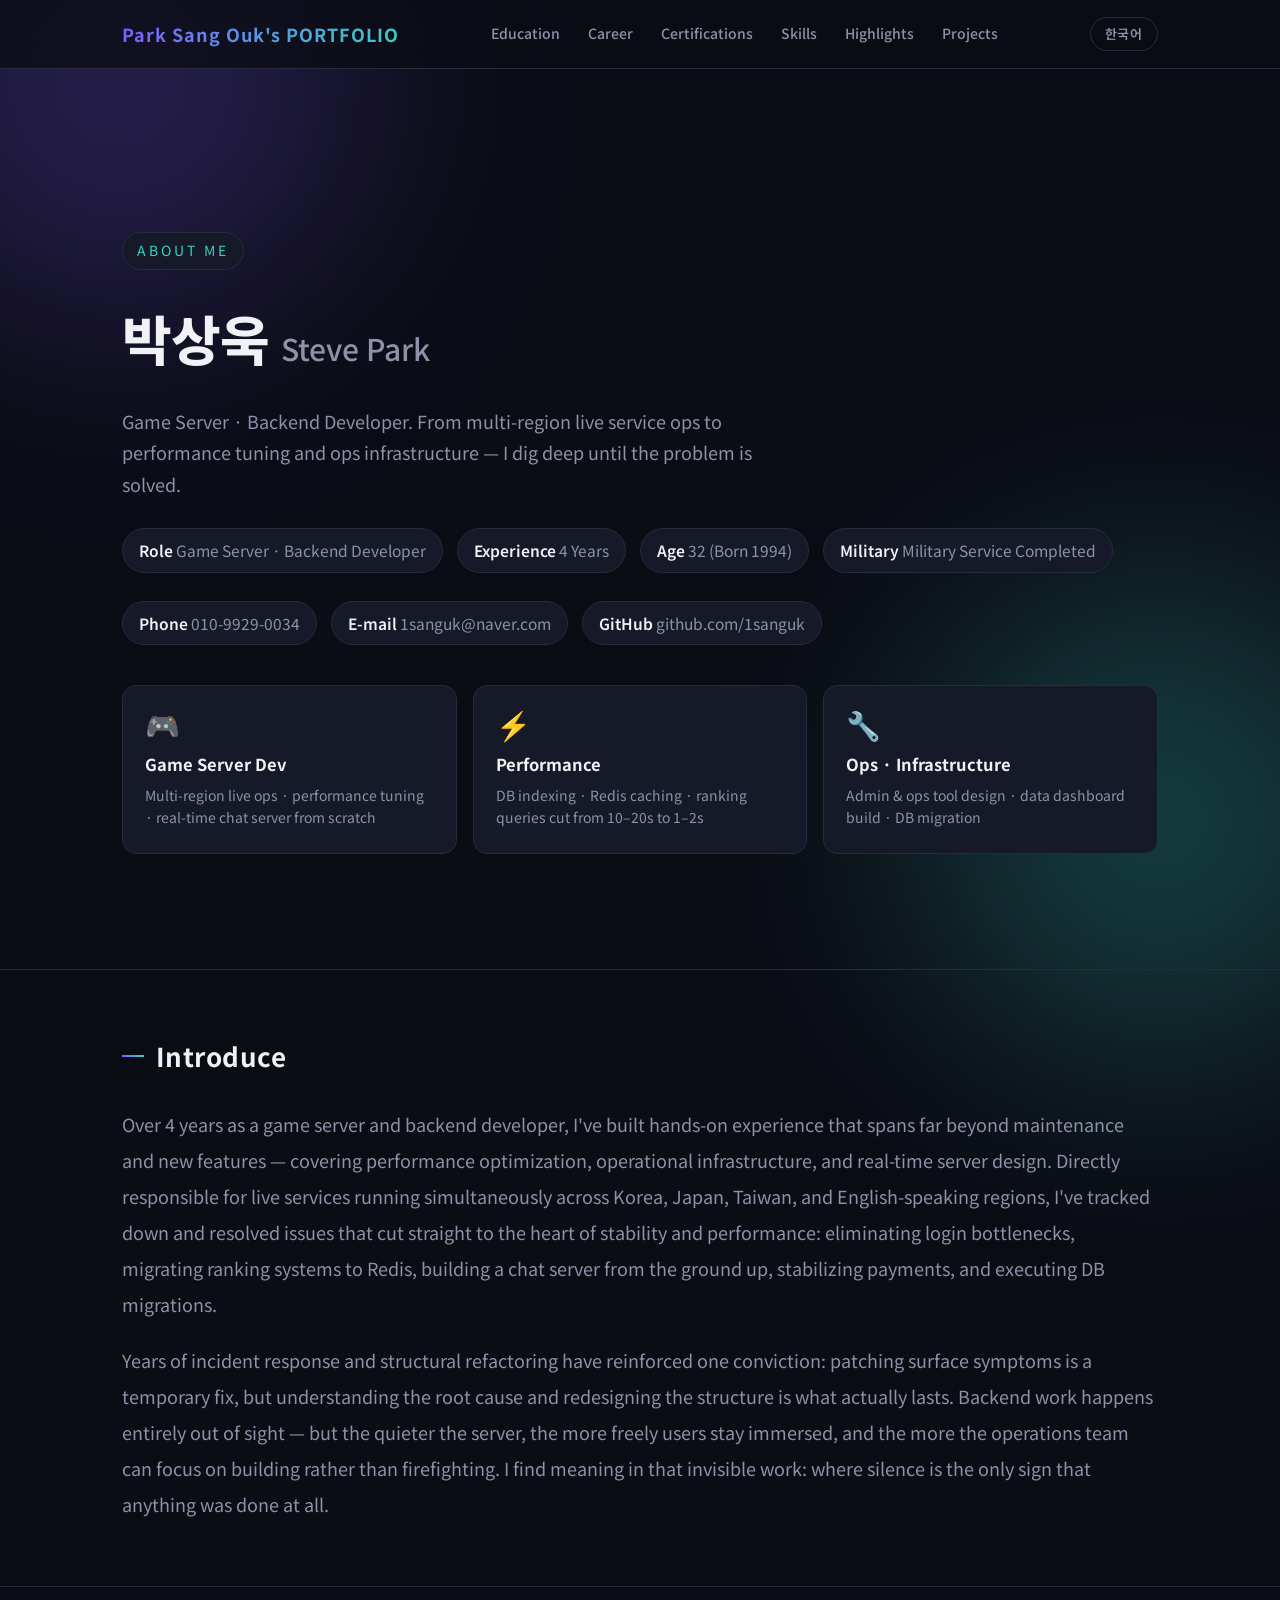
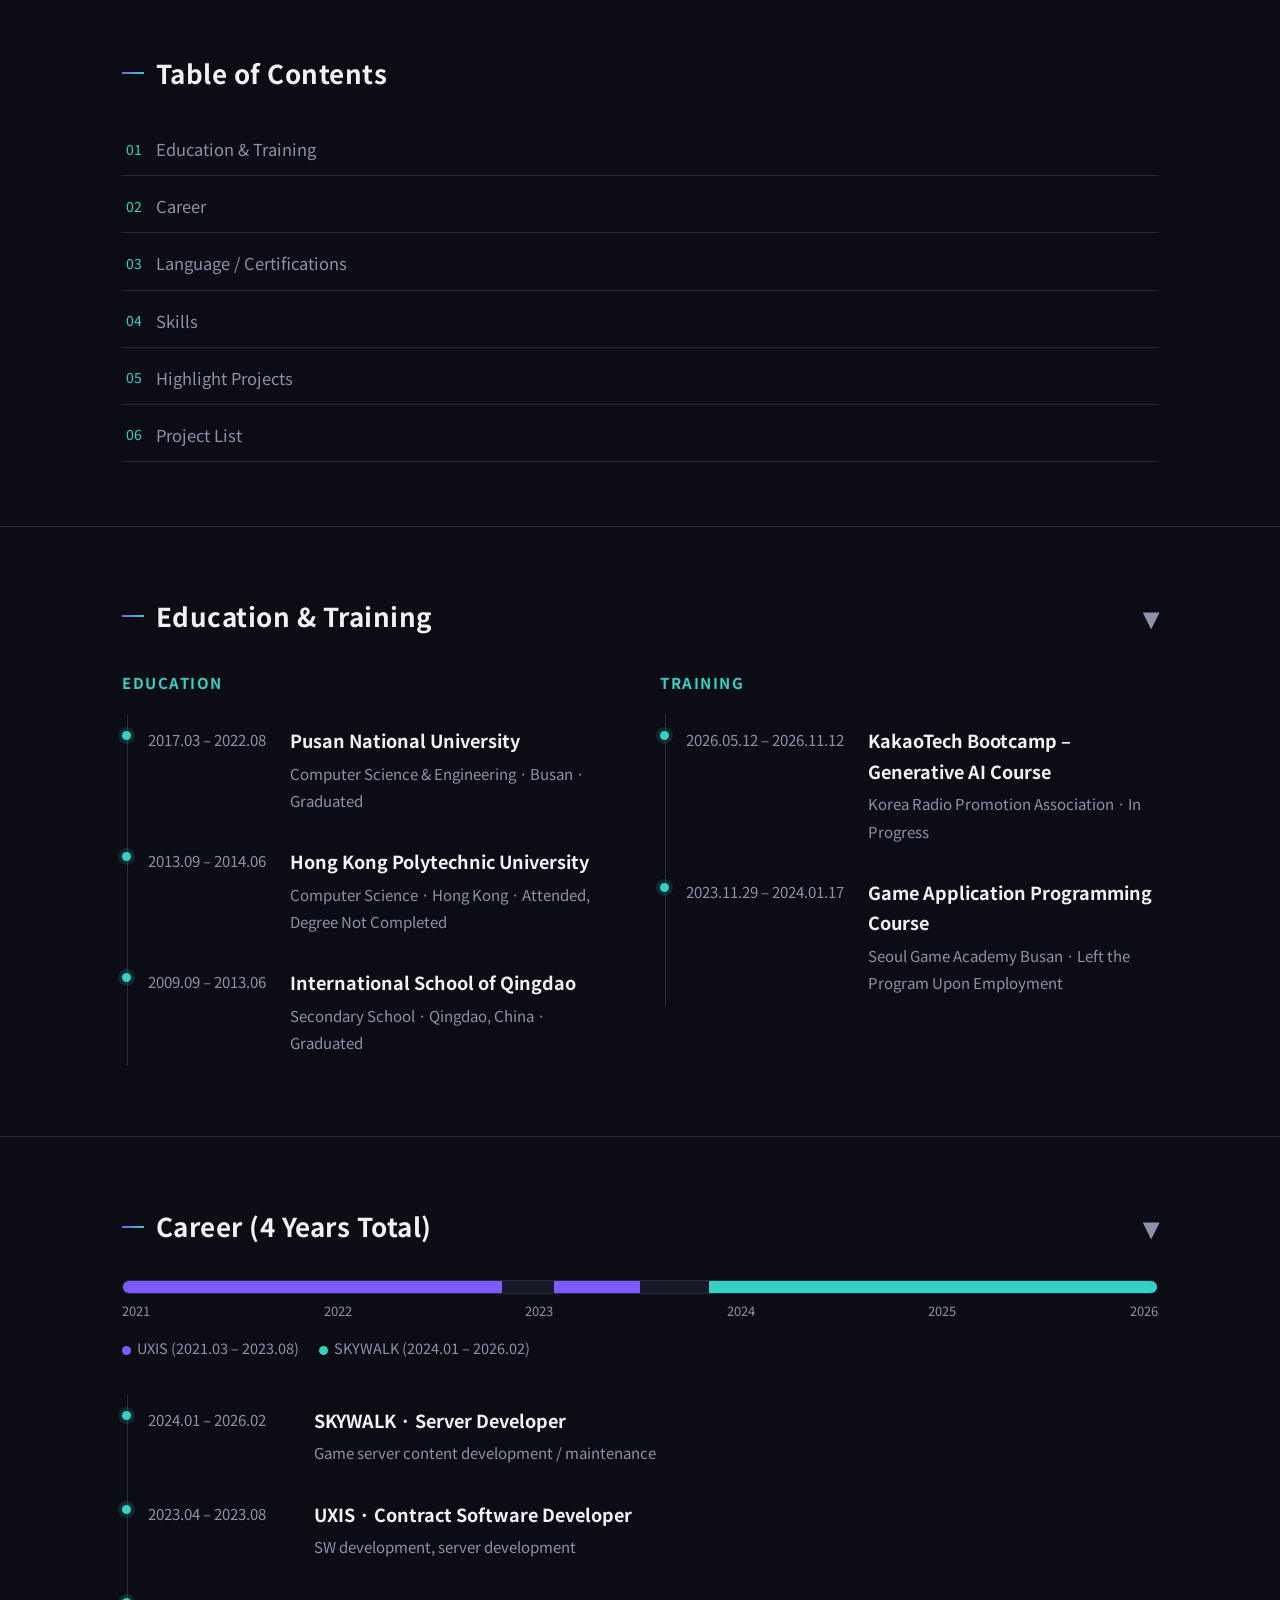
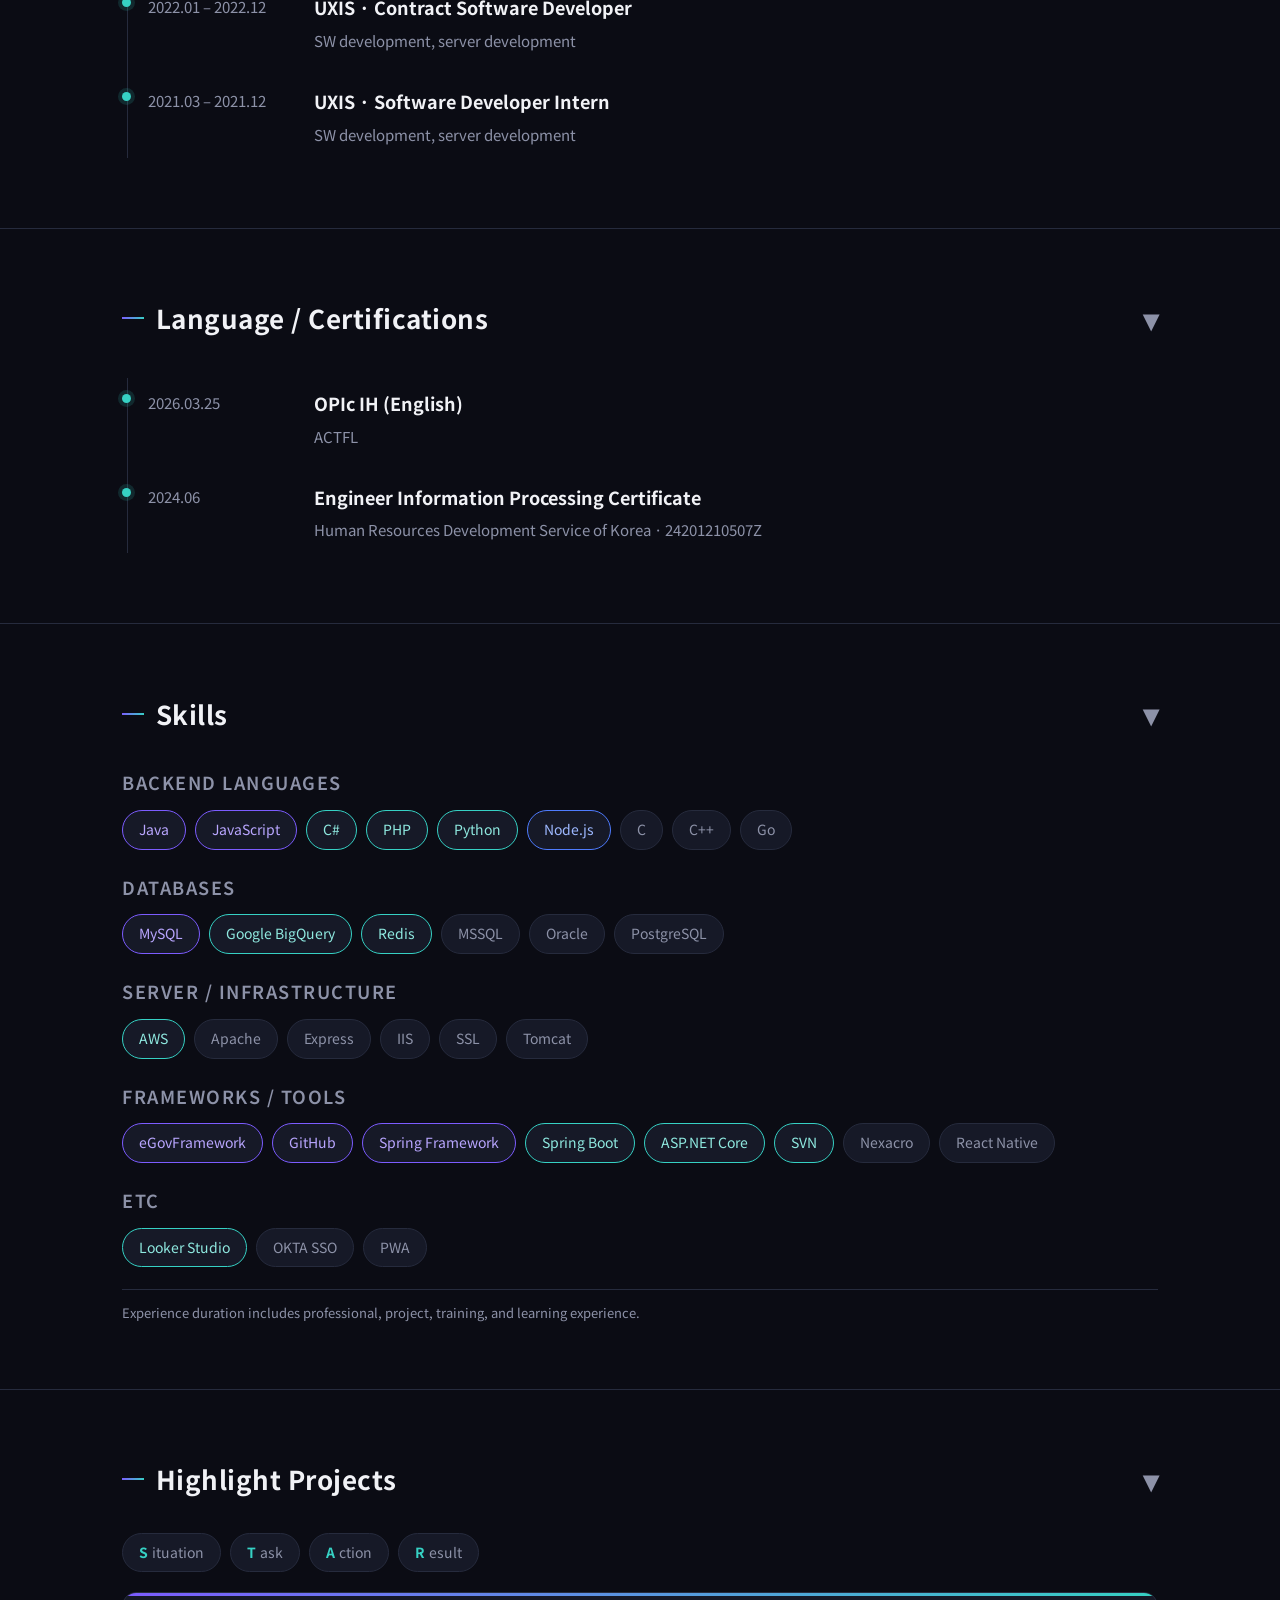
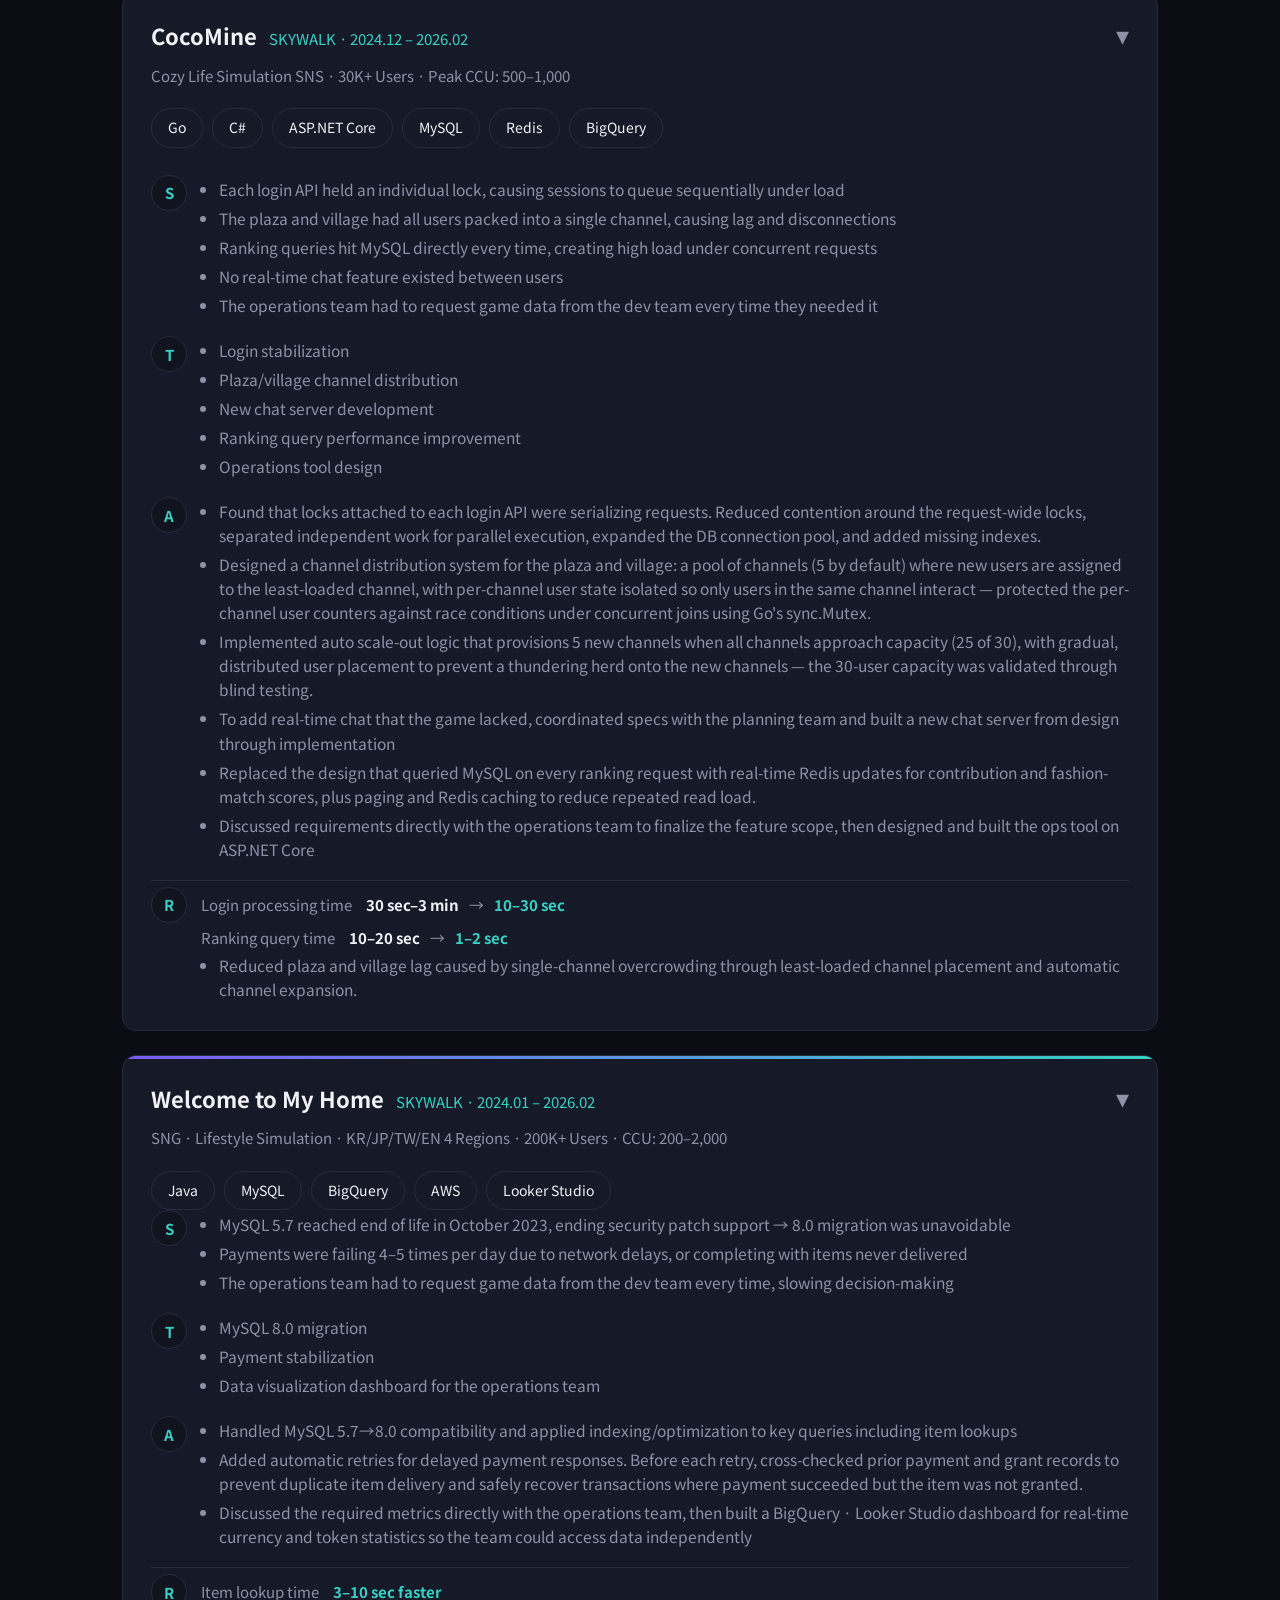
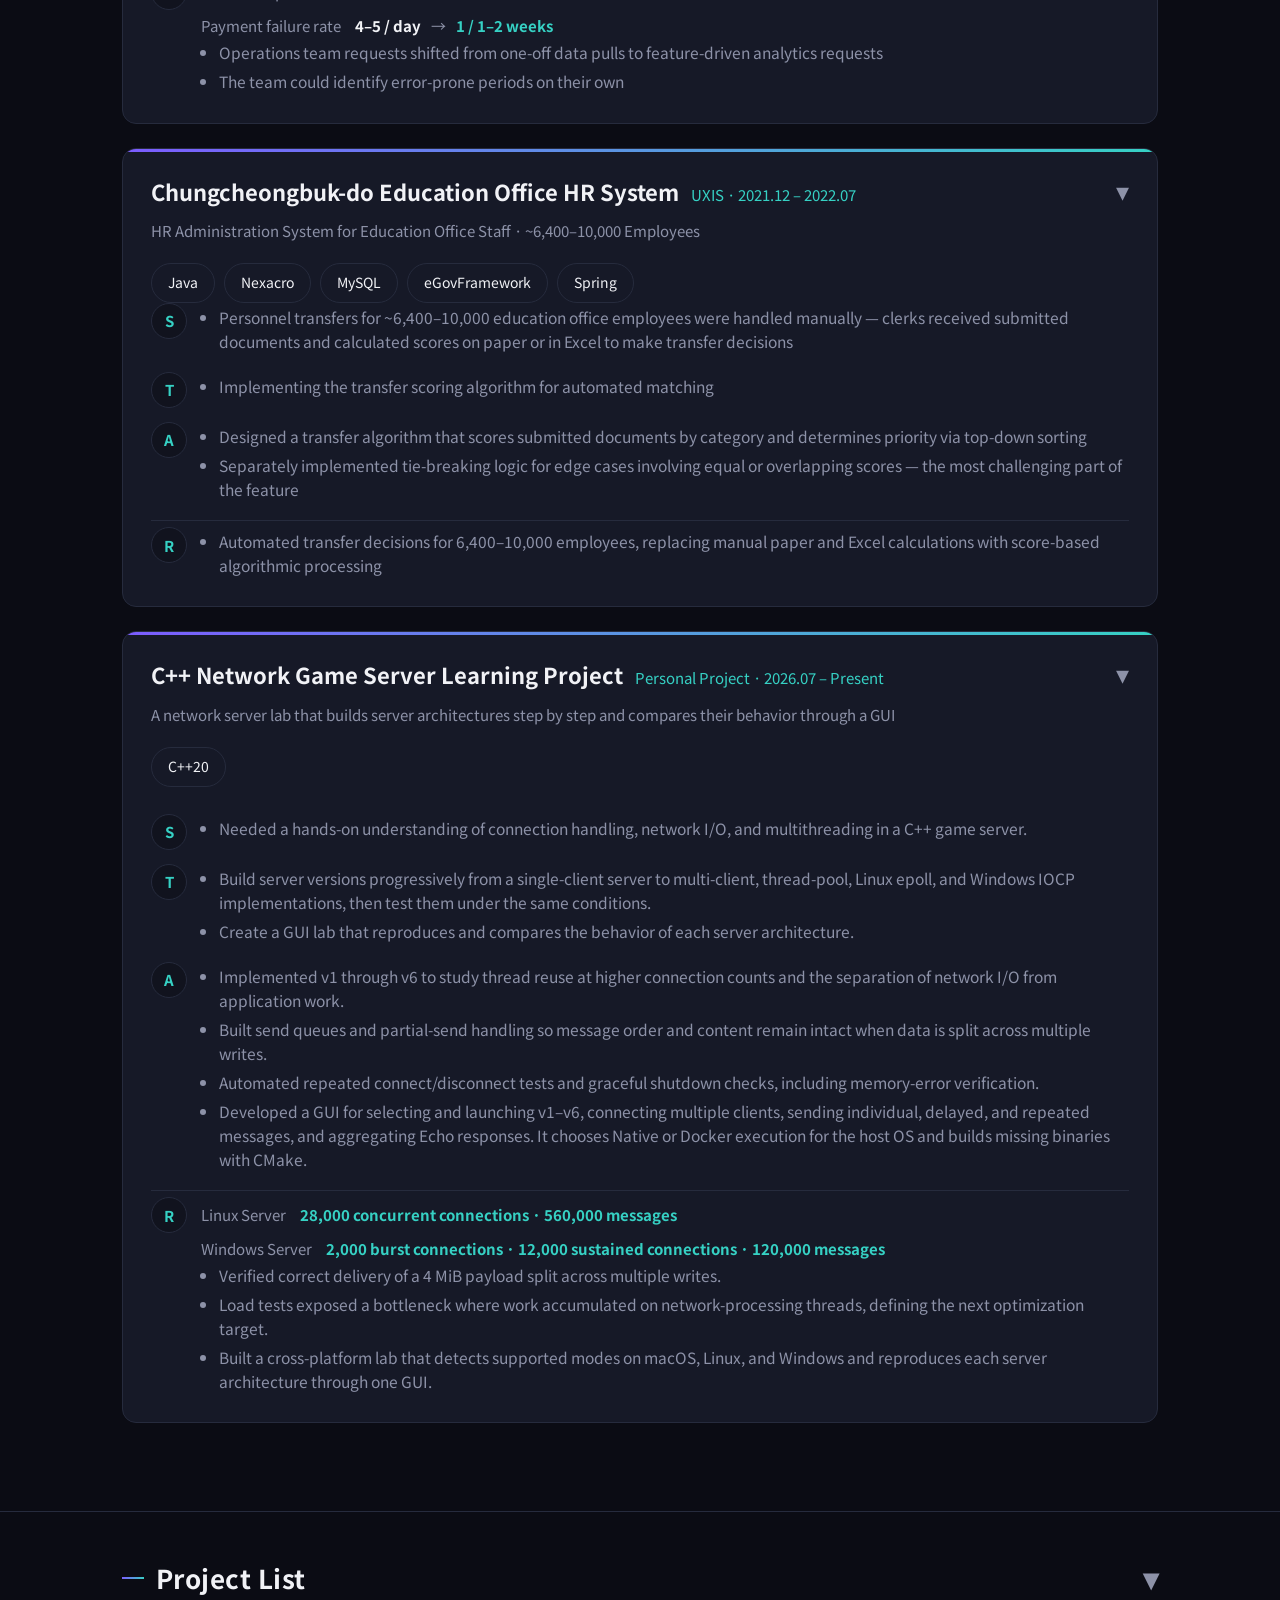
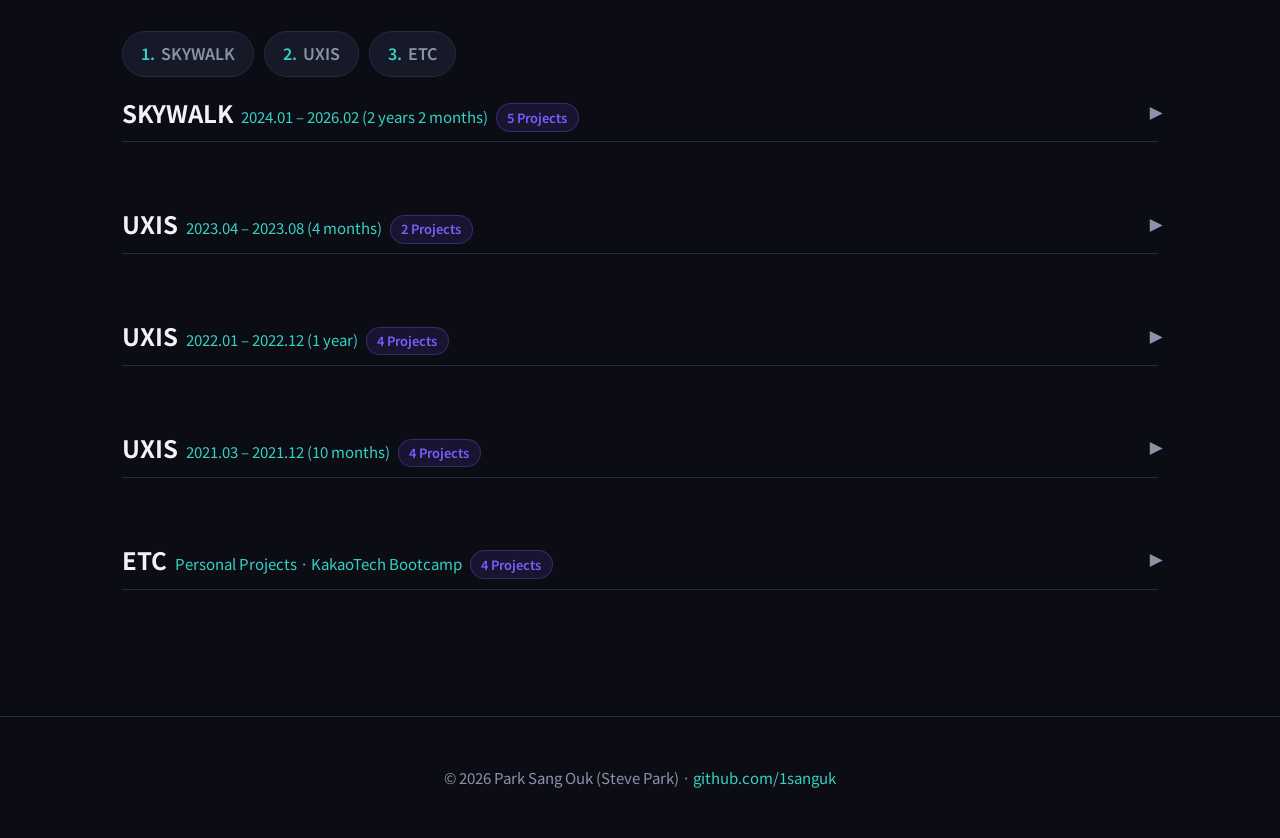
==== index_eng.html @ ba064ed3 "사이트 수정" ====
<!DOCTYPE html>
<html lang="en">
<head>
<meta charset="UTF-8">
<meta name="viewport" content="width=device-width, initial-scale=1.0">
<title>Steve Park | Portfolio</title>
<link rel="preconnect" href="https://fonts.googleapis.com">
<link rel="stylesheet" href="style.css">
<script>
  (() => {
    const storageKey = 'portfolio_analytics_opt_out';
    const url = new URL(window.location.href);
    const analyticsMode = url.searchParams.get('analytics');
    let analyticsDisabled = analyticsMode === 'off';

    try {
      if (analyticsMode === 'off') {
        localStorage.setItem(storageKey, '1');
      } else if (analyticsMode === 'on') {
        localStorage.removeItem(storageKey);
      }
      analyticsDisabled = analyticsMode !== 'on' && localStorage.getItem(storageKey) === '1';
    } catch (_) {
      // Keep the current page opted out if browser storage is unavailable.
    }

    if (analyticsMode) {
      url.searchParams.delete('analytics');
      history.replaceState(null, '', url.pathname + url.search + url.hash);
    }

    if (analyticsDisabled) return;

    window.dataLayer = window.dataLayer || [];
    window.gtag = function () { window.dataLayer.push(arguments); };
    window.gtag('js', new Date());
    window.gtag('config', 'G-EWLT1RGETE');

    const analyticsScript = document.createElement('script');
    analyticsScript.async = true;
    analyticsScript.src = 'https://www.googletagmanager.com/gtag/js?id=G-EWLT1RGETE';
    document.head.appendChild(analyticsScript);
  })();
</script>
</head>
<body class="lang-en">

<nav class="topnav">
  <div class="wrap">
    <div class="brand">Park Sang Ouk's PORTFOLIO</div>
    <ul class="mini-toc">
      <li><a href="#edu">Education</a></li>
      <li><a href="#career">Career</a></li>
      <li><a href="#lang-cert">Certifications</a></li>
      <li><a href="#skills">Skills</a></li>
      <li><a href="#highlights">Highlights</a></li>
      <li><a href="#career-detail">Projects</a></li>
    </ul>
    <a href="index.html" class="lang-switch">한국어</a>
  </div>
</nav>

<header class="hero">
  <div class="wrap">
    <div class="hero-body">
      <div class="tag">ABOUT ME</div>
      <h1><span class="grad">박상욱</span><span class="en">Steve Park</span></h1>
      <p class="hero-intro">Game Server · Backend Developer. From multi-region live service ops to performance tuning and ops infrastructure — I dig deep until the problem is solved.</p>
      <div class="meta">
        <span><b>Role</b> Game Server · Backend Developer</span>
        <span><b>Experience</b> 4 Years</span>
        <span><b>Age</b> 32 (Born 1994)</span>
        <span><b>Military</b> Military Service Completed</span>
      </div>
      <div class="meta">
        <span><b>Phone</b> 010-9929-0034</span>
        <span><b>E-mail</b> 1sanguk@naver.com</span>
        <span><b>GitHub</b> <a href="https://github.com/1sanguk" target="_blank" rel="noopener">github.com/1sanguk</a></span>
      </div>
      <div class="hero-cards">
        <div class="hero-card">
          <div class="hero-card-icon">🎮</div>
          <div class="hero-card-title">Game Server Dev</div>
          <div class="hero-card-desc">Multi-region live ops · performance tuning · real-time chat server from scratch</div>
        </div>
        <div class="hero-card">
          <div class="hero-card-icon">⚡</div>
          <div class="hero-card-title">Performance</div>
          <div class="hero-card-desc">DB indexing · Redis caching · ranking queries cut from 10–20s to 1–2s</div>
        </div>
        <div class="hero-card">
          <div class="hero-card-icon">🔧</div>
          <div class="hero-card-title">Ops · Infrastructure</div>
          <div class="hero-card-desc">Admin &amp; ops tool design · data dashboard build · DB migration</div>
        </div>
      </div>
    </div>
  </div>
</header>

<section class="block reveal" id="introduce">
  <div class="wrap">
    <h2>Introduce</h2>
    <div class="introduce-body">
      <p>Over 4 years as a game server and backend developer, I've built hands-on experience that spans far beyond maintenance and new features — covering performance optimization, operational infrastructure, and real-time server design. Directly responsible for live services running simultaneously across Korea, Japan, Taiwan, and English-speaking regions, I've tracked down and resolved issues that cut straight to the heart of stability and performance: eliminating login bottlenecks, migrating ranking systems to Redis, building a chat server from the ground up, stabilizing payments, and executing DB migrations.</p>
      <p>Years of incident response and structural refactoring have reinforced one conviction: patching surface symptoms is a temporary fix, but understanding the root cause and redesigning the structure is what actually lasts. Backend work happens entirely out of sight — but the quieter the server, the more freely users stay immersed, and the more the operations team can focus on building rather than firefighting. I find meaning in that invisible work: where silence is the only sign that anything was done at all.</p>
    </div>
  </div>
</section>

<section class="block reveal toc">
  <div class="wrap">
    <h2>Table of Contents</h2>
    <ol class="toc-list">
      <li><a href="#edu">Education &amp; Training</a></li>
      <li><a href="#career">Career</a></li>
      <li><a href="#lang-cert">Language / Certifications</a></li>
      <li><a href="#skills">Skills</a></li>
      <li><a href="#highlights">Highlight Projects</a></li>
      <li><a href="#career-detail">Project List</a></li>
    </ol>
  </div>
</section>

<section class="block reveal" id="edu">
  <div class="wrap">
    <h2 class="toggle">Education &amp; Training<span class="chevron">▾</span></h2>
    <div class="collapsible"><div class="collapsible-inner">
    <div class="two-col">
      <div class="col">
        <div class="col-title">Education</div>
        <div class="row-list">
          <div class="row">
            <div class="period">2017.03 – 2022.08</div>
            <div class="content"><b>Pusan National University</b><span class="sub">Computer Science &amp; Engineering · Busan · Graduated</span></div>
          </div>
          <div class="row">
            <div class="period">2013.09 – 2014.06</div>
            <div class="content"><b>Hong Kong Polytechnic University</b><span class="sub">Computer Science · Hong Kong · Attended, Degree Not Completed</span></div>
          </div>
          <div class="row">
            <div class="period">2009.09 – 2013.06</div>
            <div class="content"><b>International School of Qingdao</b><span class="sub">Secondary School · Qingdao, China · Graduated</span></div>
          </div>
        </div>
      </div>
      <div class="col">
        <div class="col-title">Training</div>
        <div class="row-list">
          <div class="row">
            <div class="period">2026.05.12 – 2026.11.12</div>
            <div class="content"><b>KakaoTech Bootcamp – Generative AI Course</b><span class="sub">Korea Radio Promotion Association · In Progress</span></div>
          </div>
          <div class="row">
            <div class="period">2023.11.29 – 2024.01.17</div>
            <div class="content"><b>Game Application Programming Course</b><span class="sub">Seoul Game Academy Busan · Left the Program Upon Employment</span></div>
          </div>
        </div>
      </div>
    </div>
    </div></div>
  </div>
</section>

<section class="block reveal" id="career">
  <div class="wrap">
    <h2 class="toggle">Career (4 Years Total)<span class="chevron">▾</span></h2>
    <div class="collapsible"><div class="collapsible-inner">

    <div class="career-timeline">
      <div class="career-timeline-bar">
        <div class="tl-seg uxis" style="width:16.67%" title="UXIS · Software Developer Intern (2021.03–2021.12)"></div>
        <div class="tl-seg uxis" style="width:20%" title="UXIS · Contract Software Developer (2022.01–2022.12)"></div>
        <div class="tl-seg gap" style="width:5%" title="Gap (2023.01–2023.03)"></div>
        <div class="tl-seg uxis" style="width:8.33%" title="UXIS · Contract Software Developer (2023.04–2023.08)"></div>
        <div class="tl-seg gap" style="width:6.67%" title="Gap (2023.09–2023.12)"></div>
        <div class="tl-seg skywalk" style="width:43.33%" title="SKYWALK · Server Developer (2024.01–2026.02)"></div>
      </div>
      <div class="career-timeline-years">
        <span>2021</span><span>2022</span><span>2023</span><span>2024</span><span>2025</span><span>2026</span>
      </div>
      <div class="career-timeline-legend">
        <span class="legend-item"><span class="dot uxis"></span>UXIS (2021.03 – 2023.08)</span>
        <span class="legend-item"><span class="dot skywalk"></span>SKYWALK (2024.01 – 2026.02)</span>
      </div>
    </div>

    <div class="row-list">
      <div class="row">
        <div class="period">2024.01 – 2026.02</div>
        <div class="content"><b>SKYWALK · Server Developer</b><span class="sub">Game server content development / maintenance</span></div>
      </div>
      <div class="row">
        <div class="period">2023.04 – 2023.08</div>
        <div class="content"><b>UXIS · Contract Software Developer</b><span class="sub">SW development, server development</span></div>
      </div>
      <div class="row">
        <div class="period">2022.01 – 2022.12</div>
        <div class="content"><b>UXIS · Contract Software Developer</b><span class="sub">SW development, server development</span></div>
      </div>
      <div class="row">
        <div class="period">2021.03 – 2021.12</div>
        <div class="content"><b>UXIS · Software Developer Intern</b><span class="sub">SW development, server development</span></div>
      </div>
    </div>
    </div></div>
  </div>
</section>

<section class="block reveal" id="lang-cert">
  <div class="wrap">
    <h2 class="toggle">Language / Certifications<span class="chevron">▾</span></h2>
    <div class="collapsible"><div class="collapsible-inner">
    <div class="row-list">
      <div class="row">
        <div class="period">2026.03.25</div>
        <div class="content"><b>OPIc IH (English)</b><span class="sub">ACTFL</span></div>
      </div>
      <div class="row">
        <div class="period">2024.06</div>
        <div class="content"><b>Engineer Information Processing Certificate</b><span class="sub">Human Resources Development Service of Korea · 24201210507Z</span></div>
      </div>
    </div>
    </div></div>
  </div>
</section>

<section class="block reveal" id="skills">
  <div class="wrap">
    <h2 class="toggle">Skills<span class="chevron">▾</span></h2>
    <div class="collapsible"><div class="collapsible-inner">
    <div class="skill-group">
      <div class="label">Backend Languages</div>
      <div class="tags">
        <span class="skill-tag" data-level="중상" data-years="5">Java</span><span class="skill-tag" data-level="중상" data-years="3">JavaScript</span><span class="skill-tag" data-level="중" data-years="2">C#</span><span class="skill-tag" data-level="중" data-years="2">PHP</span><span class="skill-tag" data-level="중" data-years="2">Python</span><span class="skill-tag" data-level="중하" data-years="1">Node.js</span><span class="skill-tag" data-level="하" data-years="1">C</span><span class="skill-tag" data-level="하" data-years="1">C++</span><span class="skill-tag" data-level="하" data-years="1.5">Go</span>
      </div>
    </div>
    <div class="skill-group">
      <div class="label">Databases</div>
      <div class="tags">
        <span class="skill-tag" data-level="중상" data-years="5">MySQL</span><span class="skill-tag" data-level="중" data-years="2">Google BigQuery</span><span class="skill-tag" data-level="중" data-years="1.5">Redis</span><span class="skill-tag" data-level="하" data-years="3">MSSQL</span><span class="skill-tag" data-level="하" data-years="3">Oracle</span><span class="skill-tag" data-level="하" data-years="3">PostgreSQL</span>
      </div>
    </div>
    <div class="skill-group">
      <div class="label">Server / Infrastructure</div>
      <div class="tags">
        <span class="skill-tag" data-level="중" data-years="2">AWS</span><span class="skill-tag" data-level="하" data-years="1">Apache</span><span class="skill-tag" data-level="하" data-years="1">Express</span><span class="skill-tag" data-level="하" data-years="1">IIS</span><span class="skill-tag" data-level="하" data-years="1">SSL</span><span class="skill-tag" data-level="하" data-years="1">Tomcat</span>
      </div>
    </div>
    <div class="skill-group">
      <div class="label">Frameworks / Tools</div>
      <div class="tags">
        <span class="skill-tag" data-level="중상" data-years="3">eGovFramework</span><span class="skill-tag" data-level="중상" data-years="5">GitHub</span><span class="skill-tag" data-level="중상" data-years="3">Spring Framework</span><span class="skill-tag" data-level="중" data-years="1">Spring Boot</span><span class="skill-tag" data-level="중" data-years="2">ASP.NET Core</span><span class="skill-tag" data-level="중" data-years="3">SVN</span><span class="skill-tag" data-level="하" data-years="1">Nexacro</span><span class="skill-tag" data-level="하" data-years="1">React Native</span>
      </div>
    </div>
    <div class="skill-group">
      <div class="label">ETC</div>
      <div class="tags">
        <span class="skill-tag" data-level="중" data-years="2">Looker Studio</span><span class="skill-tag" data-level="하" data-years="1">OKTA SSO</span><span class="skill-tag" data-level="하" data-years="1">PWA</span>
      </div>
    </div>
    <p class="skill-note">Experience duration includes professional, project, training, and learning experience.</p>
    </div></div>
  </div>
</section>

<section class="block reveal" id="highlights">
  <div class="wrap">
    <h2 class="toggle">Highlight Projects<span class="chevron">▾</span></h2>
    <div class="collapsible"><div class="collapsible-inner">

    <div class="star-legend">
      <span><b>S</b>ituation</span>
      <span><b>T</b>ask</span>
      <span><b>A</b>ction</span>
      <span><b>R</b>esult</span>
    </div>

    <div class="highlight-card">
      <div class="highlight-head">
        <span class="company">CocoMine</span>
        <span class="period">SKYWALK · 2024.12 – 2026.02</span>
        <span class="highlight-chevron">▾</span>
      </div>
      <p class="proj-genre">Cozy Life Simulation SNS · 30K+ Users · Peak CCU: 500–1,000</p>
      <div class="tags"><span>Go</span><span>C#</span><span>ASP.NET Core</span><span>MySQL</span><span>Redis</span><span>BigQuery</span></div>
      <br/>

      <div class="highlight-collapsible"><div class="highlight-collapsible-inner">
      <div class="star-grid">
        <div class="star-row">
          <span class="star-label">S</span>
          <ul class="duty">
            <li>Each login API held an individual lock, causing sessions to queue sequentially under load</li>
            <li>The plaza and village had all users packed into a single channel, causing lag and disconnections</li>
            <li>Ranking queries hit MySQL directly every time, creating high load under concurrent requests</li>
            <li>No real-time chat feature existed between users</li>
            <li>The operations team had to request game data from the dev team every time they needed it</li>
          </ul>
        </div>
        <div class="star-row">
          <span class="star-label">T</span>
          <ul class="duty">
            <li>Login stabilization</li>
            <li>Plaza/village channel distribution</li>
            <li>New chat server development</li>
            <li>Ranking query performance improvement</li>
            <li>Operations tool design</li>
          </ul>
        </div>
        <div class="star-row">
          <span class="star-label">A</span>
          <ul class="duty">
            <li>Found that locks attached to each login API were serializing requests. Reduced contention around the request-wide locks, separated independent work for parallel execution, expanded the DB connection pool, and added missing indexes.</li>
            <li>Designed a channel distribution system for the plaza and village: a pool of channels (5 by default) where new users are assigned to the least-loaded channel, with per-channel user state isolated so only users in the same channel interact — protected the per-channel user counters against race conditions under concurrent joins using Go's sync.Mutex.</li>
            <li>Implemented auto scale-out logic that provisions 5 new channels when all channels approach capacity (25 of 30), with gradual, distributed user placement to prevent a thundering herd onto the new channels — the 30-user capacity was validated through blind testing.</li>
            <li>To add real-time chat that the game lacked, coordinated specs with the planning team and built a new chat server from design through implementation</li>
            <li>Replaced the design that queried MySQL on every ranking request with real-time Redis updates for contribution and fashion-match scores, plus paging and Redis caching to reduce repeated read load.</li>
            <li>Discussed requirements directly with the operations team to finalize the feature scope, then designed and built the ops tool on ASP.NET Core</li>
          </ul>
        </div>
        <div class="star-row star-result">
          <span class="star-label">R</span>
          <div class="star-result-body">
            <div class="stat-pairs">
              <div class="stat-pair"><span class="stat-name">Login processing time</span><b>30 sec–3 min</b><span class="arrow">→</span><b class="good">10–30 sec</b></div>
              <div class="stat-pair"><span class="stat-name">Ranking query time</span><b>10–20 sec</b><span class="arrow">→</span><b class="good">1–2 sec</b></div>
            </div>
            <ul class="duty">
              <li>Reduced plaza and village lag caused by single-channel overcrowding through least-loaded channel placement and automatic channel expansion.</li>
            </ul>
          </div>
        </div>
      </div>
      </div></div>
    </div>

    <div class="highlight-card">
      <div class="highlight-head">
        <span class="company">Welcome to My Home</span>
        <span class="period">SKYWALK · 2024.01 – 2026.02</span>
        <span class="highlight-chevron">▾</span>
      </div>
      <p class="proj-genre">SNG · Lifestyle Simulation · KR/JP/TW/EN 4 Regions · 200K+ Users · CCU: 200–2,000</p>
      <div class="tags"><span>Java</span><span>MySQL</span><span>BigQuery</span><span>AWS</span><span>Looker Studio</span></div>

      <div class="highlight-collapsible"><div class="highlight-collapsible-inner">
      <div class="star-grid">
        <div class="star-row">
          <span class="star-label">S</span>
          <ul class="duty">
            <li>MySQL 5.7 reached end of life in October 2023, ending security patch support → 8.0 migration was unavoidable</li>
            <li>Payments were failing 4–5 times per day due to network delays, or completing with items never delivered</li>
            <li>The operations team had to request game data from the dev team every time, slowing decision-making</li>
          </ul>
        </div>
        <div class="star-row">
          <span class="star-label">T</span>
          <ul class="duty">
            <li>MySQL 8.0 migration</li>
            <li>Payment stabilization</li>
            <li>Data visualization dashboard for the operations team</li>
          </ul>
        </div>
        <div class="star-row">
          <span class="star-label">A</span>
          <ul class="duty">
            <li>Handled MySQL 5.7→8.0 compatibility and applied indexing/optimization to key queries including item lookups</li>
            <li>Added automatic retries for delayed payment responses. Before each retry, cross-checked prior payment and grant records to prevent duplicate item delivery and safely recover transactions where payment succeeded but the item was not granted.</li>
            <li>Discussed the required metrics directly with the operations team, then built a BigQuery · Looker Studio dashboard for real-time currency and token statistics so the team could access data independently</li>
          </ul>
        </div>
        <div class="star-row star-result">
          <span class="star-label">R</span>
          <div class="star-result-body">
            <div class="stat-pairs">
              <div class="stat-pair"><span class="stat-name">Item lookup time</span><b class="good">3–10 sec faster</b></div>
              <div class="stat-pair"><span class="stat-name">Payment failure rate</span><b>4–5 / day</b><span class="arrow">→</span><b class="good">1 / 1–2 weeks</b></div>
            </div>
            <ul class="duty">
              <li>Operations team requests shifted from one-off data pulls to feature-driven analytics requests</li>
              <li>The team could identify error-prone periods on their own</li>
            </ul>
          </div>
        </div>
      </div>
      </div></div>
    </div>

    <div class="highlight-card">
      <div class="highlight-head">
        <span class="company">Chungcheongbuk-do Education Office HR System</span>
        <span class="period">UXIS · 2021.12 – 2022.07</span>
        <span class="highlight-chevron">▾</span>
      </div>
      <p class="proj-genre">HR Administration System for Education Office Staff · ~6,400–10,000 Employees</p>
      <div class="tags"><span>Java</span><span>Nexacro</span><span>MySQL</span><span>eGovFramework</span><span>Spring</span></div>

      <div class="highlight-collapsible"><div class="highlight-collapsible-inner">
      <div class="star-grid">
        <div class="star-row">
          <span class="star-label">S</span>
          <ul class="duty">
            <li>Personnel transfers for ~6,400–10,000 education office employees were handled manually — clerks received submitted documents and calculated scores on paper or in Excel to make transfer decisions</li>
          </ul>
        </div>
        <div class="star-row">
          <span class="star-label">T</span>
          <ul class="duty">
            <li>Implementing the transfer scoring algorithm for automated matching</li>
          </ul>
        </div>
        <div class="star-row">
          <span class="star-label">A</span>
          <ul class="duty">
            <li>Designed a transfer algorithm that scores submitted documents by category and determines priority via top-down sorting</li>
            <li>Separately implemented tie-breaking logic for edge cases involving equal or overlapping scores — the most challenging part of the feature</li>
          </ul>
        </div>
        <div class="star-row star-result">
          <span class="star-label">R</span>
          <ul class="duty">
            <li>Automated transfer decisions for 6,400–10,000 employees, replacing manual paper and Excel calculations with score-based algorithmic processing</li>
          </ul>
        </div>
      </div>
      </div></div>
    </div>

    <div class="highlight-card">
      <div class="highlight-head">
        <span class="company">C++ Network Game Server Learning Project</span>
        <span class="period">Personal Project · 2026.07 – Present</span>
        <span class="highlight-chevron">▾</span>
      </div>
      <p class="proj-genre">A network server lab that builds server architectures step by step and compares their behavior through a GUI</p>
      <div class="tags"><span>C++20</span></div>
      <br/>

      <div class="highlight-collapsible"><div class="highlight-collapsible-inner">
      <div class="star-grid">
        <div class="star-row">
          <span class="star-label">S</span>
          <ul class="duty">
            <li>Needed a hands-on understanding of connection handling, network I/O, and multithreading in a C++ game server.</li>
          </ul>
        </div>
        <div class="star-row">
          <span class="star-label">T</span>
          <ul class="duty">
            <li>Build server versions progressively from a single-client server to multi-client, thread-pool, Linux epoll, and Windows IOCP implementations, then test them under the same conditions.</li>
            <li>Create a GUI lab that reproduces and compares the behavior of each server architecture.</li>
          </ul>
        </div>
        <div class="star-row">
          <span class="star-label">A</span>
          <ul class="duty">
            <li>Implemented v1 through v6 to study thread reuse at higher connection counts and the separation of network I/O from application work.</li>
            <li>Built send queues and partial-send handling so message order and content remain intact when data is split across multiple writes.</li>
            <li>Automated repeated connect/disconnect tests and graceful shutdown checks, including memory-error verification.</li>
            <li>Developed a GUI for selecting and launching v1–v6, connecting multiple clients, sending individual, delayed, and repeated messages, and aggregating Echo responses. It chooses Native or Docker execution for the host OS and builds missing binaries with CMake.</li>
          </ul>
        </div>
        <div class="star-row star-result">
          <span class="star-label">R</span>
          <div class="star-result-body">
            <div class="stat-pairs">
              <div class="stat-pair"><span class="stat-name">Linux Server</span><b class="good">28,000 concurrent connections · 560,000 messages</b></div>
              <div class="stat-pair"><span class="stat-name">Windows Server</span><b class="good">2,000 burst connections · 12,000 sustained connections · 120,000 messages</b></div>
            </div>
            <ul class="duty">
              <li>Verified correct delivery of a 4 MiB payload split across multiple writes.</li>
              <li>Load tests exposed a bottleneck where work accumulated on network-processing threads, defining the next optimization target.</li>
              <li>Built a cross-platform lab that detects supported modes on macOS, Linux, and Windows and reproduces each server architecture through one GUI.</li>
            </ul>
          </div>
        </div>
      </div>
      </div></div>
    </div>

    </div></div>
  </div>
</section>

<section class="block reveal" id="career-detail">
  <div class="wrap">
    <h2 class="toggle">Project List<span class="chevron">▾</span></h2>
    <div class="collapsible"><div class="collapsible-inner">

    <div class="career-toc">
      <ol>
        <li><a href="#job-skywalk">SKYWALK</a></li>
        <li><a href="#job-uxis">UXIS</a></li>
        <li><a href="#job-etc">ETC</a></li>
      </ol>
    </div>

    <div class="career-job collapsed" id="job-skywalk">
      <div class="job-head">
        <div class="job-head-main">
          <span class="company">SKYWALK</span>
          <span class="period">2024.01 – 2026.02 (2 years 2 months)</span>
          <span class="proj-count">5 Projects</span>
        </div>
        <span class="job-chevron">▾</span>
      </div>
      <div class="job-collapsible"><div class="job-collapsible-inner">
      <div class="tags job-meta"><span>Dept: Server Development</span><span>Role: Server Developer</span></div>

      <div class="proj-item">
        <div class="proj-title">CocoMine <span class="pdate">2024.12 – 2026.02</span><span class="proj-chevron">▾</span></div>
        <p class="proj-genre">Genre: Social Networking Service (SNS) · Cozy Life Simulation</p>
        <ul class="duty">
          <li>Login bottleneck fix (30s–3min → 10–30s) · Ranking Redis migration (10–20s → 1–2s) · New chat server · Channel distribution logic</li>
        </ul>
        <div class="tags"><span>Go</span><span>C#</span><span>ASP.NET Core</span><span>MySQL</span><span>Redis</span><span>BigQuery</span></div>
        <div class="proj-detail"><div class="proj-detail-inner">
          <div class="proj-detail-text">
            <ul class="duty-detail">
              <li><b>Reduced query latency and login bottlenecks</b><span class="detail-sub">→ While building on the CocoMine Sanrio Characters codebase, identified lagging paths and applied indexing and query optimization, reducing item and ranking data read/update time from 5–15s to 2–6s. In the login flow, reduced contention from locks that blocked the full request and separated independent work for parallel execution. Expanded the DB connection pool and added indexes, cutting login time from 30s–3min to 10–30s.</span></li>
              <li><b>Developed chat/plaza/village/district servers for diverse user interactions</b><span class="detail-sub">→ Added village and district servers for new content variety; introduced interactive items, interaction motions, and an address system within the village.</span></li>
              <li><b>Redis-based ranking management and game server content development</b><span class="detail-sub">→ Migrated the frequently-queried ranking system to Redis, reducing query time from 10–20s to 1–2s.</span></li>
              <li><b>Team collaboration and technical direction review</b><span class="detail-sub">→ Worked as one of two server developers in a team of 2 server · 5 client · 1 UI, handling server-side content development. Coordinated implementation schedules and test plans in team meetings, and reviewed key technical decisions — such as channel distribution and scale-out logic — with the CTO before applying. After the other server developer left mid-project, continued solo; after launch, independently identified and resolved structural issues in the existing codebase.</span></li>
              <li><b>Pre-launch load testing via custom bot — bottleneck detection</b><span class="detail-sub">→ Built an automated load-testing bot covering connection, login, and basic gameplay to verify stability before launch. Identified high load on the login, item, and plaza/chat paths, then restructured those areas and reviewed the codebase for lock contention, race conditions, and potential deadlocks.</span></li>
              <li><b>On-call incident response — missing event launch · login delays</b><span class="detail-sub">→ Responded to a late-night incident where a planning team event failed to go live; investigation revealed the data had been omitted from the commit. Received the re-committed file and hot-deployed without downtime to restore the event. Also resolved a separate incident where a specific user's excessive item count triggered a lock that delayed all other users' logins — applied indexing and a limit-based mitigation immediately, then redesigned the lock structure as a long-term fix.</span></li>
              <li><b>Production data mismatch response and prevention — achievement system</b><span class="detail-sub">→ After adding achievement features and passing staging tests, a data mismatch surfaced in production for users who had already sold or consumed the relevant items, leaving their achievements unprocessable. Analyzed usage logs and transaction history to identify affected users and applied a bulk achievement update to restore correct state. Added more granular edge-case checks to the server-side achievement ingestion logic to prevent recurrence.</span></li>
            </ul>
          </div>
          <img src="images/코코마인.png" alt="CocoMine" class="proj-image">
        </div></div>
      </div>

      <div class="proj-item">
        <div class="proj-title">CocoMine Sanrio Characters <span class="pdate">2024.07 – 2026.02</span><span class="proj-chevron">▾</span></div>
        <p class="proj-genre">Genre: Social Networking Service (SNS) · Metaverse Community</p>
        <ul class="duty">
          <li>Led full administrative system development; improved server performance through data management and optimization</li>
          <li>Built chat and plaza servers for real-time user interaction</li>
          <li>Redis-based ranking management and thread-based session isolation for stability and scalability</li>
        </ul>
        <div class="tags"><span>Go</span><span>C#</span><span>ASP.NET Core</span><span>MySQL</span><span>Redis</span><span>BigQuery</span></div>
        <div class="proj-detail"><div class="proj-detail-inner">
          <div class="proj-detail-text">
            <ul class="duty-detail">
              <li><b>Led full administrative system development; improved server performance</b><span class="detail-sub">→ Designed and built the ASP.NET Core-based administrative page for the operations team, added a BigQuery-powered game currency and item statistics dashboard, and removed redundant or overlapping logic to improve performance.</span></li>
              <li><b>Built chat and plaza servers for real-time user interaction</b><span class="detail-sub">→ Extended the solo farming and decorating space into a shared environment where users can chat and see each other's avatars.</span></li>
              <li><b>Redis-based ranking management and thread-based session isolation</b><span class="detail-sub">→ Migrated the ranking system to Redis, reducing query time from 10–20s to 1–2s. Also isolated user session handling into separate threads so a delayed request from one user no longer blocks other users' sessions, keeping the server responsive as concurrency grows.</span></li>
            </ul>
          </div>
          <img src="images/코코마인산리오캐릭터즈.png" alt="CocoMine Sanrio Characters" class="proj-image">
        </div></div>
      </div>

      <div class="proj-item">
        <div class="proj-title">GirlGlobe <span class="pdate">2024.04 – 2026.02</span><span class="proj-chevron">▾</span></div>
        <p class="proj-genre">Genre: Styling Game (Fashion Dress-Up)</p>
        <ul class="duty">
          <li>Server maintenance and administrative system feature additions to improve operational efficiency</li>
          <li>Data management and optimization for stable large-scale user data processing</li>
          <li>Performed DB migration from AWS to on-premise server</li>
        </ul>
        <div class="tags"><span>Python</span><span>MySQL</span></div>
        <div class="proj-detail"><div class="proj-detail-inner">
          <div class="proj-detail-text">
            <ul class="duty-detail">
              <li><b>Server maintenance and administrative system feature additions</b><span class="detail-sub">→ Tracked intermittent errors, resolved conflicts between legacy code and new content, and added a statistics system and new content management features to the administrative system to help the operations team manage the game more efficiently.</span></li>
              <li><b>Data management and optimization</b><span class="detail-sub">→ Fixed poorly optimized queries and added missing indexes, reducing stage-clear item delivery processing time from 10–20s to 2–5s.</span></li>
              <li><b>DB migration from AWS to on-premise server</b><span class="detail-sub">→ Performed large-scale data backup and migration as part of a cost-reduction move from AWS to on-premise.</span></li>
            </ul>
          </div>
          <img src="images/걸글로브.png" alt="GirlGlobe" class="proj-image proj-image-crop">
        </div></div>
      </div>

      <div class="proj-item">
        <div class="proj-title">Yumi's Cells <span class="pdate">2024.04 – 2026.02</span><span class="proj-chevron">▾</span></div>
        <p class="proj-genre">Genre: Match-3 Puzzle Game</p>
        <ul class="duty">
          <li>Added administrative system features to support efficient game management by the operations team</li>
          <li>Data management and optimization for stable game data processing</li>
          <li>Performed DB migration from AWS to on-premise server</li>
        </ul>
        <div class="tags"><span>PHP</span><span>MySQL</span></div>
        <div class="proj-detail"><div class="proj-detail-inner">
          <div class="proj-detail-text">
            <ul class="duty-detail">
              <li><b>Added administrative system features for efficient game management</b><span class="detail-sub">→ Added a currency flow statistics system to help the operations team track how in-game currency is used and distributed.</span></li>
              <li><b>Data management and optimization</b><span class="detail-sub">→ Consolidated and cleaned up multiple DB columns during a game system overhaul; deployed after thorough testing with no disruption to gameplay.</span></li>
              <li><b>DB migration from AWS to on-premise server</b><span class="detail-sub">→ Performed large-scale data backup and migration as part of a cost-reduction move from AWS to on-premise.</span></li>
            </ul>
          </div>
          <img src="images/유미의세포들.png" alt="Yumi's Cells" class="proj-image">
        </div></div>
      </div>

      <div class="proj-item">
        <div class="proj-title">Welcome to My Home <span class="pdate">2024.01 – 2026.02</span><span class="proj-chevron">▾</span></div>
        <p class="proj-genre">Genre: SNG · Lifestyle Simulation</p>
        <ul class="duty">
          <li>Payment failure rate improvement (4–5/day → 1/1–2 weeks) · MySQL 5.7→8.0 migration · Looker Studio dashboard build</li>
          <li>KR/JP/TW/EN 4-region server maintenance</li>
        </ul>
        <div class="tags"><span>Java</span><span>MySQL</span><span>BigQuery</span><span>AWS</span><span>Looker Studio</span></div>
        <div class="proj-detail"><div class="proj-detail-inner">
          <div class="proj-detail-text">
            <ul class="duty-detail">
              <li><b>Stable service operation across KR/JP/TW/EN 4-region servers</b><span class="detail-sub">→ Tracked down and fixed errors caused by differing content per region; created and continuously updated a content/bug documentation list so other developers could also manage it smoothly.</span></li>
              <li><b>Server performance improvement and new content development through data management and optimization</b><span class="detail-sub">→ Applied indexing and query optimization during new content development to ensure features like item systems worked correctly without data duplication.</span></li>
              <li><b>MySQL version migration — source code fixes to secure system compatibility and stability</b><span class="detail-sub">→ With MySQL 5.7 reaching end-of-life, an upgrade to 8.0 was required. Identified breaking changes (authentication method, GROUP BY handling, etc.), updated source code, ran thorough testing, and deployed with zero issues.</span></li>
              <li><b>Looker Studio data visualization dashboard to improve operations team efficiency</b><span class="detail-sub">→ Connected BigQuery with Looker Studio so game currency and log data could be checked at a glance on the dashboard, directly supporting the operations team's decision-making.</span></li>
              <li><b>On-call incident response — Japan server disk-full outage</b><span class="detail-sub">→ Responded to a late-night outage on the Japan server. Running df confirmed the disk was full due to accumulated log files — the crontab-based log cleanup batch had been malfunctioning. Cleared old log files to restore the server, then audited and re-automated the batch job to prevent recurrence.</span></li>
            </ul>
          </div>
          <img src="images/놀러와마이홈.png" alt="Welcome to My Home" class="proj-image">
        </div></div>
      </div>
      </div></div>
    </div>

    <div class="career-job collapsed" id="job-uxis">
      <div class="job-head">
        <div class="job-head-main">
          <span class="company">UXIS</span>
          <span class="period">2023.04 – 2023.08 (4 months)</span>
          <span class="proj-count">2 Projects</span>
        </div>
        <span class="job-chevron">▾</span>
      </div>
      <div class="job-collapsible"><div class="job-collapsible-inner">
      <div class="tags job-meta"><span>Dept: SI Development</span><span>Role: Contract Software Developer</span></div>

      <div class="proj-item">
        <div class="proj-title">Busan Metropolitan Office of Education Character Education Platform <span class="pdate">2023.05 – 2023.07</span><span class="proj-chevron">▾</span></div>
        <ul class="duty">
          <li>Implemented administrative pages for both administrators and end users</li>
          <li>Integrated APIs from the education office, integrated reservation system, and booking system</li>
          <li>DB design and push-based notification system development</li>
        </ul>
        <div class="tags"><span>Java</span><span>JavaScript</span><span>MySQL</span><span>Apache</span><span>Tomcat</span></div>
        <div class="proj-detail"><div class="proj-detail-inner">
          <div class="proj-detail-text">
            <ul class="duty-detail">
              <li><b>Implemented administrative pages for administrators and end users</b><span class="detail-sub">→ Designed and developed separate administrative and user-facing pages with corresponding DB schema based on planning documents.</span></li>
              <li><b>API integration for data flow</b><span class="detail-sub">→ Called the existing integrated reservation system API from the education office and connected it to the platform for easy parent access.</span></li>
              <li><b>DB design and push notification system</b><span class="detail-sub">→ Designed the DB and built a push notification system to deliver new announcements and alerts directly to users' phones.</span></li>
            </ul>
          </div>
          <img src="images/부산인성교육.png" alt="Busan Metropolitan Office of Education Character Education Platform" class="proj-image">
        </div></div>
      </div>

      <div class="proj-item">
        <div class="proj-title">Gangwon-do Education Office School Diagnosis System <span class="pdate">2023.04 – 2023.05</span><span class="proj-chevron">▾</span></div>
        <ul class="duty">
          <li>Developed satisfaction survey system and school self-assessment features</li>
          <li>Fixed runtime errors to improve system stability</li>
        </ul>
        <div class="tags"><span>PHP</span><span>MySQL</span></div>
        <div class="proj-detail"><div class="proj-detail-inner">
          <div class="proj-detail-text">
            <ul class="duty-detail">
              <li><b>Satisfaction survey and self-assessment features</b><span class="detail-sub">→ Added pages for parents and teachers to create satisfaction surveys, collect results, generate statistics, and export to PDF for administrative use.</span></li>
              <li><b>Error fixes for system stability</b><span class="detail-sub">→ Fixed broken or error-prone parts of the existing system, reducing user complaints.</span></li>
            </ul>
          </div>
          <img src="images/강원도.png" alt="Gangwon-do Education Office School Diagnosis System" class="proj-image">
        </div></div>
      </div>
      </div></div>
    </div>

    <div class="career-job collapsed">
      <div class="job-head">
        <div class="job-head-main">
          <span class="company">UXIS</span>
          <span class="period">2022.01 – 2022.12 (1 year)</span>
          <span class="proj-count">4 Projects</span>
        </div>
        <span class="job-chevron">▾</span>
      </div>
      <div class="job-collapsible"><div class="job-collapsible-inner">
      <div class="tags job-meta"><span>Dept: SI Development</span><span>Role: Contract Software Developer</span></div>

      <div class="proj-item">
        <div class="proj-title">Samsung Biologics Partner Portal <span class="pdate">2022.10 – 2022.12</span><span class="proj-chevron">▾</span></div>
        <ul class="duty">
          <li>Solo development: DB design and full administrative page development</li>
          <li>OKTA SSO &amp; KNOX MAIL API integration for security and usability</li>
        </ul>
        <div class="tags"><span>Java</span><span>JavaScript</span><span>Oracle</span><span>EgovFramework &amp; Spring</span></div>
        <div class="proj-detail"><div class="proj-detail-inner">
          <div class="proj-detail-text">
            <ul class="duty-detail">
              <li><b>Solo development: DB design and full administrative page development</b><span class="detail-sub">→ Independently developed the backend (excluding design and frontend), designed the DB for both administrative and user-facing pages.</span></li>
              <li><b>OKTA SSO &amp; KNOX MAIL API integration</b><span class="detail-sub">→ Integrated Samsung Biologics' required SSO and KNOX MAIL, designed internal/external access separation, and coordinated L4 routing rules with the network team.</span></li>
            </ul>
          </div>
          <img src="images/삼바파트너포탈.png" alt="Samsung Biologics Partner Portal" class="proj-image">
        </div></div>
      </div>

      <div class="proj-item">
        <div class="proj-title">PK Valve &amp; Engineering PWA <span class="pdate">2022.07 – 2022.10</span><span class="proj-chevron">▾</span></div>
        <ul class="duty">
          <li>Led full development as project PM</li>
          <li>Implemented resource management system and QR code recognition</li>
          <li>PWA-based system for mobile resource management</li>
        </ul>
        <div class="tags"><span>Java</span><span>JavaScript</span><span>MSSQL</span><span>EgovFramework &amp; Spring</span><span>IIS &amp; Tomcat</span></div>
        <div class="proj-detail"><div class="proj-detail-inner">
          <div class="proj-detail-text">
            <ul class="duty-detail">
              <li><b>Led full development as project PM</b><span class="detail-sub">→ Oversaw everything from planning to backend development (excluding design and frontend). Coordinated features and timelines with PK Valve staff.</span></li>
              <li><b>QR code recognition for resource management</b><span class="detail-sub">→ Built a mobile QR scan feature to instantly retrieve equipment information, making asset management more efficient.</span></li>
              <li><b>PWA-based system for mobile access</b><span class="detail-sub">→ Built as a PWA so users can access it like a native app on mobile without downloading from an app store.</span></li>
            </ul>
          </div>
          <img src="images/pkvalve.png" alt="PK Valve &amp; Engineering PWA" class="proj-image">
        </div></div>
      </div>

      <div class="proj-item">
        <div class="proj-title">Chungcheongbuk-do Education Office HR System <span class="pdate">2021.12 – 2022.07</span><span class="proj-chevron">▾</span></div>
        <ul class="duty">
          <li>Replaced manual paper/Excel scoring for 6,400–10,000 staff transfers with score-based automated algorithm · tie-breaking logic</li>
          <li>Developed HR records, performance evaluation, survey, and statistics features</li>
        </ul>
        <div class="tags"><span>Java</span><span>Nexacro</span><span>MySQL</span><span>EgovFramework &amp; Spring</span></div>
        <div class="proj-detail"><div class="proj-detail-inner">
          <div class="proj-detail-text">
            <ul class="duty-detail">
              <li><b>Replaced manual paper/Excel scoring for 6,400–10,000 staff transfers with score-based automated algorithm</b><span class="detail-sub">→ Previously each person had to manually score and consolidate data through many steps. By automating the process, personnel transfer decisions became much faster. There was no longer a need to verify the process every time a score was assigned.</span></li>
              <li><b>Developed HR records, performance evaluation, survey, and statistics features</b><span class="detail-sub">→ The statistics feature made it possible to see which departments have the most transfers and which are most preferred. HR records that were previously stored in physical documents were consolidated into a single system for instant lookup.</span></li>
            </ul>
          </div>
          <img src="images/충청북도.png" alt="Chungcheongbuk-do Education Office HR System" class="proj-image">
        </div></div>
      </div>

      <div class="proj-item">
        <div class="proj-title">Udeserve <span class="pdate">2022.05</span><span class="proj-chevron">▾</span></div>
        <ul class="duty">
          <li>Developed favorites feature and user-facing pages</li>
          <li>Developed announcements and 1:1 inquiry features</li>
        </ul>
        <div class="tags"><span>Java</span><span>JavaScript</span><span>MySQL</span><span>EgovFramework &amp; Spring</span></div>
        <div class="proj-detail"><div class="proj-detail-inner">
          <div class="proj-detail-text">
            <ul class="duty-detail">
              <li><b>Favorites and user-facing page development</b><span class="detail-sub">→ Developed the community page favorites feature and portions of the user-facing content pages.</span></li>
              <li><b>Announcements and 1:1 inquiry features</b><span class="detail-sub">→ Developed an announcements page and 1:1 inquiry system within a tight deadline, reducing the burden on the overall site development.</span></li>
            </ul>
          </div>
          <img src="images/유디저브.png" alt="Udeserve" class="proj-image">
        </div></div>
      </div>
      </div></div>
    </div>

    <div class="career-job collapsed">
      <div class="job-head">
        <div class="job-head-main">
          <span class="company">UXIS</span>
          <span class="period">2021.03 – 2021.12 (10 months)</span>
          <span class="proj-count">4 Projects</span>
        </div>
        <span class="job-chevron">▾</span>
      </div>
      <div class="job-collapsible"><div class="job-collapsible-inner">
      <div class="tags job-meta"><span>Dept: SI Development</span><span>Role: Software Developer Intern</span></div>

      <div class="proj-item">
        <div class="proj-title">BetterOn <span class="pdate">2021.08 – 2021.12</span><span class="proj-chevron">▾</span></div>
        <ul class="duty">
          <li>Solo development: video conferencing system and DB design</li>
          <li>TURN server setup</li>
          <li>Developed participant focus analysis algorithm using eye tracking</li>
        </ul>
        <div class="tags"><span>Node.js &amp; EJS</span><span>MSSQL</span><span>Express</span><span>WebRTC &amp; Mediapipe</span></div>
        <div class="proj-detail"><div class="proj-detail-inner">
          <div class="proj-detail-text">
            <ul class="duty-detail">
              <li><b>Solo development: video conferencing system and DB design</b><span class="detail-sub">→ Built a remote communication system in Node.js enabling teachers and students to use chat, video, and audio like a real classroom. Designed the DB for chat history and access logs.</span></li>
              <li><b>TURN server setup</b><span class="detail-sub">→ Used WebRTC and ICE framework for direct connection attempts; on failure, routed through a TURN server. Repeated failures were treated as network latency and handled as connection failures.</span></li>
              <li><b>Focus analysis algorithm via eye tracking</b><span class="detail-sub">→ Used Mediapipe to track eye positions, measuring deviation from baseline gaze as a median over intervals. Sustained deviation beyond a threshold reduced the focus score.</span></li>
            </ul>
          </div>
          <img src="images/Better On.png" alt="BetterOn" class="proj-image">
        </div></div>
      </div>

      <div class="proj-item">
        <div class="proj-title">Busan·Ulsan·Gyeongnam Online Job Fair <span class="pdate">2021.08 – 2021.12</span><span class="proj-chevron">▾</span></div>
        <ul class="duty">
          <li>Operated video consultation and interview system for job seekers, interviewers, and counselors</li>
          <li>Adapted existing video conferencing solution for job fair environment</li>
        </ul>
        <div class="tags"><span>Node.js &amp; EJS</span><span>Java</span><span>JavaScript</span><span>Express</span><span>WebRTC &amp; Mediapipe</span></div>
        <div class="proj-detail"><div class="proj-detail-inner">
          <div class="proj-detail-text">
            <ul class="duty-detail">
              <li><b>Video system for job seekers, interviewers, and counselors</b><span class="detail-sub">→ Restructured BetterOn's classroom-oriented design for interviewer/interviewee and job seeker/counselor flows; added file attachment for document sharing.</span></li>
              <li><b>Adapted for job fair environment</b><span class="detail-sub">→ Logged all chat history and participant records for institutional requests. Added a mirror preview before entering sessions and a Mediapipe-based posing feature to help participants feel at ease.</span></li>
            </ul>
          </div>
          <img src="images/부울경.png" alt="Busan Ulsan Gyeongnam Online Job Fair" class="proj-image">
        </div></div>
      </div>

      <div class="proj-item">
        <div class="proj-title">Today's Ramyeon <span class="pdate">2021.05 – 2021.07</span><span class="proj-chevron">▾</span></div>
        <p class="proj-genre">Ramen Recipe and Subscription Web Service</p>
        <ul class="duty">
          <li>Developed user main page, subscription and gifting features</li>
          <li>Developed FAQ feature for customer support efficiency</li>
        </ul>
        <div class="tags"><span>Java</span><span>JavaScript</span><span>MySQL</span><span>EgovFramework &amp; Spring</span></div>
        <div class="proj-detail"><div class="proj-detail-inner">
          <div class="proj-detail-text">
            <ul class="duty-detail">
              <li><b>User main page, subscription and gifting</b><span class="detail-sub">→ Implemented the home page, subscription feature, and a gifting system allowing subscribers to send gifts to each other.</span></li>
              <li><b>FAQ feature for customer support</b><span class="detail-sub">→ Built an FAQ and inquiry page as a customer communication channel.</span></li>
            </ul>
          </div>
          <img src="images/오늘의라면.png" alt="Today's Ramyeon" class="proj-image">
        </div></div>
      </div>

      <div class="proj-item">
        <div class="proj-title">DRIZ <span class="pdate">2021.03 – 2021.07</span><span class="proj-chevron">▾</span></div>
        <ul class="duty">
          <li>Developed full administrative page for store and order management</li>
          <li>Developed user-facing app for intuitive ordering and delivery experience</li>
        </ul>
        <div class="tags"><span>Java</span><span>JavaScript</span><span>PostgreSQL</span><span>React Native</span><span>EgovFramework &amp; Spring</span></div>
        <div class="proj-detail"><div class="proj-detail-inner">
          <div class="proj-detail-text">
            <ul class="duty-detail">
              <li><b>Administrative page for store and order management</b><span class="detail-sub">→ First project at the company. Built administrative features for managing store menus and information, and monitoring order status.</span></li>
              <li><b>User-facing app for ordering and delivery</b><span class="detail-sub">→ Developed in React Native with live previews; built order history and delivery status tracking for users.</span></li>
            </ul>
          </div>
          <img src="images/드리지.png" alt="DRIZ" class="proj-image">
        </div></div>
      </div>
      </div></div>
    </div>

    <div class="career-job collapsed" id="job-etc">
      <div class="job-head">
        <div class="job-head-main">
          <span class="company">ETC</span>
          <span class="period">Personal Projects · KakaoTech Bootcamp</span>
          <span class="proj-count">4 Projects</span>
        </div>
        <span class="job-chevron">▾</span>
      </div>
      <div class="job-collapsible"><div class="job-collapsible-inner">

      <div class="proj-item">
        <div class="proj-title">C++ Network Game Server Learning Project <span class="pdate">2026.07 – Present</span><span class="proj-chevron">▾</span></div>
        <p class="proj-genre">A step-by-step server architecture lab that compares connection handling from v1 through v6 in one GUI</p>
        <a href="https://github.com/1sanguk/CPP_Server" target="_blank" rel="noopener" class="proj-github">GitHub</a>
        <ul class="duty">
          <li>Progressed from a single-client server to multi-client, thread-pool, Linux epoll, and Windows IOCP implementations</li>
          <li>Implemented partial sends, message ordering, safe connection teardown, and graceful server shutdown</li>
          <li>Unified server launch and multi-client real-time, delayed, and repeated messaging in one GUI</li>
          <li>Processed 28,000 concurrent connections and 560,000 messages on Linux; processed 2,000 burst connections and sustained 12,000 connections with 120,000 messages on Windows IOCP</li>
        </ul>
        <div class="tags"><span>C++20</span></div>
        <div class="proj-detail"><div class="proj-detail-inner">
          <div class="proj-detail-text">
            <ul class="duty-detail">
              <li><b>Expanded connection handling step by step</b><span class="detail-sub">→ Started with a server that handles one client at a time, then implemented thread-per-connection, reusable thread pools, Linux epoll, and Windows IOCP. Each version addresses a limitation found in the previous one.</span></li>
              <li><b>Handled data transfer and shutdown safely</b><span class="detail-sub">→ Added partial-send handling and per-client send queues to preserve message order when large payloads cannot be sent in one write. Also defined a safe shutdown sequence for active work and threads.</span></li>
              <li><b>Verified results with load tests and automated checks</b><span class="detail-sub">→ The Linux server processed all 560,000 messages with 28,000 concurrent connections inside a Docker network. At 30,000 attempted connections, the client-side ephemeral port range was exhausted first; all messages from the 28,231 established clients were processed. The Windows IOCP Debug build completed 20,000/20,000 Echo responses at 2,000 burst connections and maintained 12,000 connections while completing 120,000/120,000 Echo responses when connection concurrency was limited to 64. From 2,500 burst connections, backlog 128 and 16 pending AcceptEx calls could not absorb the full spike, causing some refusals. Every test completed pending I/O draining and exited with code 0. Console output was redirected to NUL during measurement to prevent stdout from becoming the bottleneck.</span></li>
              <li><b>Built a cross-platform GUI for comparing server designs</b><span class="detail-sub">→ The GUI launches any server version, connects up to 200 clients for interactive testing, sends individual, delayed, or repeated messages, and aggregates Echo responses. It detects which versions can run on the host OS, selects Native or Docker execution, and builds missing binaries with CMake.</span></li>
            </ul>
          </div>
          <img src="images/server-architecture-lab.png" alt="MMO Server Architecture Lab GUI" class="proj-image">
        </div></div>
      </div>

      <div class="proj-item">
        <div class="proj-title">Kakao Terms RAG Performance Challenge <span class="pdate">2026.08.11 – 2026.08.13</span><span class="proj-chevron">▾</span></div>
        <p class="proj-genre">A RAG system that answers questions about Kakao terms with supporting clauses, plus an answer-evaluation tool</p>
        <a href="https://github.com/1sanguk/AI_Performance_Contest" target="_blank" rel="noopener" class="proj-github">GitHub</a>
        <ul class="duty">
          <li>Combined keyword and semantic retrieval to find relevant terms and clauses more accurately</li>
          <li>Built an end-to-end RAG pipeline for Colab T4, from document preparation and indexing to answer generation</li>
          <li>Scored 93.915 in the official practice evaluation, improved the baseline by 5.724 points, and advanced to the Top 5 among 17 teams</li>
        </ul>
        <div class="tags"><span>Python</span><span>RAG</span><span>BM25</span><span>BGE-M3</span><span>RRF</span><span>Qwen2.5</span><span>FastAPI</span><span>Gemini</span></div>
        <div class="proj-detail"><div class="proj-detail-inner">
          <div class="proj-detail-text">
            <ul class="duty-detail">
              <li><b>Improved evidence retrieval by combining keyword and semantic search</b><span class="detail-sub">→ Combined BM25, which is strong at exact terms and numbers, with BGE-M3 semantic retrieval through RRF. Removed duplicate results and supplied the answer model with the most relevant source text so numeric conditions and exceptions were less likely to be omitted.</span></li>
              <li><b>Built an answer and evaluation pipeline for a limited GPU environment</b><span class="detail-sub">→ Quantized Qwen2.5-7B-Instruct to 4-bit and prepared the terms data, search indexes, and FastAPI service in one Colab notebook. A separate Gemini-based evaluator checked candidate answers and returned scores in a fixed JSON schema.</span></li>
              <li><b>Raised the score to 93.915 through controlled experiments</b><span class="detail-sub">→ Changed one variable at a time, including stronger evidence emphasis, recovery of omitted source passages, and duplicate removal, while recording results and selection reasons. The official practice evaluation reached MRR 1.0000, Key Fact F1 0.8080, LLM Judge 99.350, and a total score of 93.915, a 5.724-point gain over the initial baseline and a Top 5 finish among 17 teams.</span></li>
            </ul>
          </div>
        </div></div>
      </div>

      <div class="proj-item">
        <div class="proj-title">RPG &amp; Game-Specialized Korean Mini-GPT Chatbot <span class="pdate">2026.05 – On Hold</span><span class="proj-chevron">▾</span></div>
        <p class="proj-genre">KakaoTech Bootcamp Deep Dive · GPT Architecture from Scratch + Qwen3 Local LLM + RAG / LangChain / LangGraph / Claude API</p>
        <a href="https://github.com/1sanguk/KTB-Deepdive/tree/main/LLM_Project/chatbot" target="_blank" rel="noopener" class="proj-github">GitHub</a>
        <ul class="duty">
          <li>Designed GPT (~97M params) &amp; jamo-unit BPE tokenizer from scratch; completed multi-stage training (continuation → QA → span → DPO)</li>
          <li>BM25+FAISS hybrid RAG + LangGraph 4-graph pipeline / Qwen3-1.7B local LLM in BF16 &amp; GGUF Q4_K_M modes</li>
          <li>Claude Haiku auto question classification routing + 4-panel real-time comparison UI, FastAPI + SSE streaming</li>
        </ul>
        <div class="tags"><span>Python</span><span>PyTorch</span><span>FastAPI</span><span>LangChain</span><span>LangGraph</span><span>Claude API</span><span>Qwen3</span><span>GGUF</span><span>llama-cpp</span></div>
        <div class="proj-detail"><div class="proj-detail-inner">
          <div class="proj-detail-text">
            <ul class="duty-detail">
              <li><b>GPT (~97M params) &amp; jamo-unit BPE tokenizer from scratch + multi-stage training</b><span class="detail-sub">→ Implemented a tokenizer that decomposes Korean via NFD into jamo units and applies BPE. Designed a GPT decoder (CausalSelfAttention + MLP(GELU) + Pre-norm) from scratch, and built a staged training pipeline on kowikitext + AI Hub data: continuation → QA fine-tuning → span extraction → DPO preference learning, with bf16 mixed precision and cosine LR decay.</span></li>
              <li><b>BM25+FAISS hybrid RAG + LangGraph 4-graph pipeline / Qwen3-1.7B local LLM in two modes</b><span class="detail-sub">→ Upgraded from TF-IDF to a BM25+FAISS hybrid retriever, improving routing accuracy from 73.3% to 82.7%. Built 4 LangGraph StateGraphs (SOP_GPT / Claude / Qwen BF16 / Qwen Q4) using a node factory pattern. Integrated Qwen3-1.7B as both BF16 via Transformers+MPS and GGUF Q4_K_M via llama-cpp — benchmarked on 100 KorQuAD questions, Q4_K_M was 3.3× faster with &lt;2%p accuracy gap.</span></li>
              <li><b>Claude Haiku auto routing + 4-panel comparison UI + FastAPI SSE streaming</b><span class="detail-sub">→ Claude Haiku classifies each question into casual / factual / general and routes it to the appropriate chain automatically. All 4 models (SOP_GPT · Claude · Qwen BF16 · Qwen Q4) stream responses simultaneously in a 4-panel UI via FastAPI + SSE. Login secured with PBKDF2-HMAC-SHA256; conversation context persisted across sessions via LangGraph MemorySaver (short-term) + JSON files (long-term).</span></li>
            </ul>
          </div>
          <img src="images/chatbot.png" alt="RPG &amp; Game-Specialized Korean Mini-GPT Chatbot" class="proj-image">
        </div></div>
      </div>

      <div class="proj-item">
        <div class="proj-title">Giftie · AI Hackathon <span class="pdate">2026.08.18 – 2026.08.21</span><span class="proj-chevron">▾</span></div>
        <p class="proj-genre">An AI relationship-management service that records gifts and cash contributions and recommends when, what, and how to reciprocate</p>
        <a href="https://github.com/KTB-AI-Hackerton-19/Giftie" target="_blank" rel="noopener" class="proj-github">GitHub</a>
        <ul class="duty">
          <li>As PM, defined the service scope and FE, BE, AI, and cloud responsibilities while coordinating schedules and API integration</li>
          <li>Designed the initial AI service structure that normalizes manually entered and image-extracted gift information into one data model</li>
          <li>Built an MVP in four days and advanced to the Top 8 among 20 teams</li>
        </ul>
        <div class="tags"><span>PM</span><span>Python</span><span>FastAPI</span><span>Spring Boot</span><span>Next.js</span><span>AWS</span><span>Bedrock</span></div>
        <div class="proj-detail"><div class="proj-detail-inner">
          <div class="proj-detail-text">
            <ul class="duty-detail">
              <li><b>Designed the initial AI service and data flow</b><span class="detail-sub">→ Normalized gift information from manual input and images into one shared format, then separated the flow into records, calendar entries, notifications, and return-gift recommendations. A common input contract let teammates implement features independently.</span></li>
              <li><b>Aligned FE, BE, and AI development as PM</b><span class="detail-sub">→ Divided responsibilities among frontend, backend, and AI services and documented the order in which data moves through them. Reviewed implementation status and API request and response formats, then resolved mismatched assumptions by restating and sharing the agreed rules.</span></li>
              <li><b>Defined the deployment and cloud architecture</b><span class="detail-sub">→ Chose Vercel for the frontend, AWS EC2 for backend and AI services, and MySQL plus S3 for data. The frontend calls only the backend, which connects to the AI service, keeping service boundaries clear.</span></li>
              <li><b>Completed a four-day MVP and reached the Top 8</b><span class="detail-sub">→ The team delivered a working demo with login, gift records, per-person history, calendar, notifications, and AI-powered reciprocation recommendations. Giftie advanced to the Top 8 among 20 teams.</span></li>
            </ul>
          </div>
        </div></div>
      </div>
      </div></div>
    </div>

    </div></div>
  </div>
</section>

<button class="top-btn" id="topBtn" onclick="window.scrollTo({top:0,behavior:'smooth'})">Top</button>

<footer>
  © 2026 Park Sang Ouk (Steve Park) · <a href="https://github.com/1sanguk" target="_blank" rel="noopener">github.com/1sanguk</a>
</footer>

<script src="script.js"></script>
</body>
</html>
---- style.css ----
@import url("https://fonts.googleapis.com/css2?family=Noto+Sans+KR:wght@400;500;600;700;800&display=swap");

:root {
  --bg: #0b0c14;
  --bg-soft: #11131e;
  --card: #161927;
  --card-hover: #1c2032;
  --line: #262b3d;
  --text: #f1f2f6;
  --text-dim: #8d92a8;
  --accent: #7c5cff;
  --accent2: #36d1c4;
  --gradient: linear-gradient(120deg, #7c5cff 0%, #36d1c4 100%);
  --shadow: 0 1.25rem 2.5rem -1.25rem rgba(124, 92, 255, 0.35);
}

* {
  margin: 0;
  padding: 0;
  box-sizing: border-box;
}

html {
  font-size: 1rem;
  scroll-behavior: smooth;
}

[id] {
  scroll-margin-top: 5.25rem;
}

body {
  font-family: "Noto Sans KR", -apple-system, sans-serif;
  background: var(--bg);
  color: var(--text);
  line-height: 1.7;
  overflow-x: hidden;
}

h1, h2, h3, .brand, .group-title {
  font-family: "Noto Sans KR", sans-serif;
}

a {
  color: inherit;
  text-decoration: none;
}

.wrap {
  max-width: 68.75rem;
  margin: 0 auto;
  padding: 0 2rem;
}

/* background ambient glow */
body::before,
body::after {
  content: "";
  position: fixed;
  width: 30rem;
  height: 30rem;
  border-radius: 50%;
  filter: blur(7.5rem);
  z-index: -1;
  opacity: 0.25;
  pointer-events: none;
}

body::before {
  background: var(--accent);
  top: -10rem;
  left: -7.5rem;
}

body::after {
  background: var(--accent2);
  bottom: -10rem;
  right: -7.5rem;
}

/* Nav */
nav.topnav {
  position: sticky;
  top: 0;
  z-index: 50;
  background: rgba(11, 12, 20, 0.75);
  backdrop-filter: blur(0.75rem);
  border-bottom: 1px solid var(--line);
  transition: transform 0.3s ease;
}

nav.topnav .wrap {
  display: flex;
  align-items: center;
  justify-content: space-between;
  height: 4.25rem;
}

nav.topnav .brand {
  font-weight: 700;
  letter-spacing: 0.0625rem;
  font-size: 1.125rem;
  background: var(--gradient);
  -webkit-background-clip: text;
  background-clip: text;
  color: transparent;
}

nav.topnav .links {
  display: flex;
  gap: 0.5rem;
}

nav.topnav .mini-toc {
  display: flex;
  align-items: center;
  gap: 0.25rem;
  list-style: none;
  overflow-x: auto;
  scrollbar-width: none;
}

nav.topnav .mini-toc::-webkit-scrollbar {
  display: none;
}

nav.topnav .mini-toc li a {
  display: block;
  white-space: nowrap;
  font-size: 0.875rem;
  color: var(--text-dim);
  padding: 0.375rem 0.75rem;
  border-radius: 999px;
  font-weight: 500;
  transition: all 0.2s ease;
}

nav.topnav .mini-toc li a:hover {
  color: var(--text);
  background: var(--card-hover);
}

nav.topnav .mini-toc li a.active {
  color: var(--bg);
  background: var(--gradient);
}

nav.topnav .links a {
  font-size: 0.9688rem;
  letter-spacing: 0.0625rem;
  color: var(--text-dim);
  padding: 0.5rem 1.125rem;
  border-radius: 999px;
  font-weight: 500;
  transition: all 0.25s ease;
}

nav.topnav .links a.active {
  color: var(--bg);
  background: var(--gradient);
}

nav.topnav .links a:not(.active):hover {
  color: var(--text);
  background: var(--card-hover);
}

/* Skill note */
.skill-note {
  font-size: 0.8125rem;
  color: var(--text-dim);
  margin-top: 1rem;
  padding-top: 0.75rem;
  border-top: 1px solid var(--line);
}

/* Lang Switch */
.lang-switch {
  flex-shrink: 0;
  font-size: 0.8125rem;
  font-weight: 600;
  letter-spacing: 0.06em;
  color: var(--text-dim);
  border: 1px solid var(--line);
  border-radius: 999px;
  padding: 0.3rem 0.875rem;
  transition: all 0.2s ease;
  white-space: nowrap;
}

.lang-switch:hover {
  color: var(--text);
  border-color: var(--text-dim);
  background: var(--card-hover);
}

/* Hero */
.hero {
  height: 100vh;
  padding: 7rem 0 4rem;
  position: relative;
  display: flex;
  align-items: center;
  overflow: hidden;
}

.hero-body {
  width: 100%;
}

.hero-intro {
  font-size: 1.125rem;
  color: var(--text-dim);
  margin-top: 1.375rem;
  max-width: 40rem;
  line-height: 1.75;
}

.hero-cards {
  display: grid;
  grid-template-columns: repeat(3, 1fr);
  gap: 1rem;
  margin-top: 2.5rem;
}

.hero-card {
  background: var(--card);
  border: 1px solid var(--line);
  border-radius: 0.875rem;
  padding: 1.5rem 1.375rem;
  transition: border-color 0.25s, transform 0.25s, box-shadow 0.25s;
}

.hero-card:hover {
  border-color: rgba(124, 92, 255, 0.4);
  transform: translateY(-0.1875rem);
  box-shadow: var(--shadow);
}

.hero-card-icon {
  font-size: 1.75rem;
  margin-bottom: 0.75rem;
  line-height: 1;
}

.hero-card-title {
  font-size: 1.0312rem;
  font-weight: 700;
  color: var(--text);
  margin-bottom: 0.375rem;
}

.hero-card-desc {
  font-size: 0.875rem;
  color: var(--text-dim);
  line-height: 1.6;
}


.hero .tag {
  display: inline-block;
  font-size: 0.875rem;
  letter-spacing: 0.1875rem;
  color: var(--accent2);
  margin-bottom: 1.375rem;
  padding: 0.375rem 0.875rem;
  border: 1px solid var(--line);
  border-radius: 999px;
  background: var(--card);
}

.hero h1 {
  font-size: 3.375rem;
  font-weight: 800;
  margin-bottom: 0.625rem;
  letter-spacing: -0.0625rem;
}

.hero h1 .grad {
  color: var(--text);
}

.hero h1 .en {
  font-size: 1.875rem;
  font-weight: 500;
  color: var(--text-dim);
  letter-spacing: 0;
  margin-left: 0.75rem;
}

.hero .meta {
  margin-top: 1.75rem;
  display: flex;
  flex-wrap: wrap;
  gap: 0.875rem;
  font-size: 0.9688rem;
  color: var(--text-dim);
}

.hero .meta span {
  background: var(--card);
  border: 1px solid var(--line);
  border-radius: 999px;
  padding: 0.5rem 1rem;
}

.hero .meta span b {
  color: var(--text);
  font-weight: 600;
}

/* Section */
section.block {
  padding: 4rem 0;
  border-top: 1px solid var(--line);
}

section.block h2 {
  font-size: 1.625rem;
  letter-spacing: 0.0312rem;
  color: var(--text);
  margin-bottom: 1.75rem;
  text-transform: none;
  font-weight: 700;
  display: flex;
  align-items: center;
  gap: 0.75rem;
}

section.block h2::before {
  content: "";
  width: 1.375rem;
  height: 0.125rem;
  background: var(--gradient);
  display: inline-block;
}

/* Collapsible sections */
section.block h2.toggle {
  cursor: pointer;
  user-select: none;
}

section.block h2.toggle .chevron {
  margin-left: auto;
  font-size: 1.875rem;
  color: var(--text-dim);
  transition: transform 0.3s ease;
}

section.block.collapsed h2.toggle .chevron {
  transform: rotate(-90deg);
}

.collapsible {
  display: grid;
  grid-template-rows: 1fr;
  transition: grid-template-rows 0.35s ease;
}

section.block.collapsed .collapsible {
  grid-template-rows: 0fr;
}

.collapsible .collapsible-inner {
  min-height: 0;
}

section.block.collapsed .collapsible-inner {
  overflow: hidden;
}

/* Introduce */
.introduce-body {
  display: flex;
  flex-direction: column;
  gap: 1.25rem;
}

.introduce-body p {
  font-size: 1.125rem;
  line-height: 2;
  color: var(--text-dim);
  word-break: keep-all;
}

.introduce-body p strong {
  color: var(--text);
  font-weight: 600;
}

/* TOC */
.toc-list {
  list-style: none;
  counter-reset: toc;
  display: flex;
  flex-direction: column;
  gap: 0.25rem;
}

.toc-list li {
  counter-increment: toc;
}

.toc-list li a {
  display: flex;
  align-items: center;
  gap: 0.875rem;
  padding: 0.75rem 0.25rem;
  font-size: 1.0312rem;
  color: var(--text-dim);
  border-bottom: 1px solid var(--line);
  transition: color 0.2s ease, padding-left 0.2s ease;
}

.toc-list li a::before {
  content: counter(toc, decimal-leading-zero);
  font-size: 0.875rem;
  color: var(--accent2);
  font-family: "Noto Sans KR", sans-serif;
}

.toc-list li a:hover {
  color: var(--text);
  padding-left: 0.625rem;
}

/* reveal animation */
.reveal {
  opacity: 0;
  transform: translateY(1.5rem);
  transition: opacity 0.6s ease, transform 0.6s ease;
}

.reveal.in {
  opacity: 1;
  transform: translateY(0);
}

/* Two-column section (학력/교육이수) */
.two-col {
  display: grid;
  grid-template-columns: 1fr 1fr;
  gap: 2.5rem;
}

.two-col .row-list .row {
  grid-template-columns: max-content 1fr;
  gap: 1.5rem;
}

.two-col .col-title {
  font-size: 0.9375rem;
  letter-spacing: 0.0938rem;
  text-transform: uppercase;
  font-weight: 700;
  color: var(--accent2);
  margin-bottom: 0.875rem;
}

@media (max-width: 640px) {
  .two-col {
    grid-template-columns: 1fr;
    gap: 0.5rem;
  }
}

/* Timeline rows */
.row-list {
  display: flex;
  flex-direction: column;
  position: relative;
  padding-left: 1.625rem;
}

.row-list::before {
  content: "";
  position: absolute;
  left: 0.3125rem;
  top: 0.375rem;
  bottom: 0.375rem;
  width: 1px;
  background: var(--line);
}

.row-list .row {
  position: relative;
  display: grid;
  grid-template-columns: 9.375rem 1fr;
  gap: 1rem;
  padding: 1rem 0;
  font-size: 1rem;
}

.row-list .row::before {
  content: "";
  position: absolute;
  left: -1.625rem;
  top: 1.375rem;
  width: 0.5625rem;
  height: 0.5625rem;
  border-radius: 50%;
  background: var(--accent2);
  box-shadow: 0 0 0 0.25rem rgba(54, 209, 196, 0.15);
}

.row-list .row .period {
  color: var(--text-dim);
  white-space: nowrap;
  font-size: 0.9375rem;
  padding-top: 0.125rem;
}

.row-list .row .content b {
  display: block;
  margin-bottom: 0.25rem;
  font-size: 1.125rem;
  font-weight: 700;
}

.row-list .row .content .sub {
  color: var(--text-dim);
  font-size: 0.9375rem;
}

/* Career detail */
.career-job {
  margin-bottom: 2.5rem;
}

.career-job .job-head {
  display: flex;
  justify-content: space-between;
  align-items: center;
  margin-bottom: 0.625rem;
  flex-wrap: wrap;
  gap: 0.5rem;
  padding-bottom: 0.5rem;
  border-bottom: 1px solid var(--line);
  cursor: pointer;
  user-select: none;
}

.career-job .job-head .job-head-main {
  display: flex;
  align-items: baseline;
  flex-wrap: wrap;
  gap: 0.5rem;
}

.career-job .job-head .company {
  font-size: 1.5rem;
  font-weight: 700;
}

.career-job .job-head .period {
  font-size: 0.9375rem;
  color: var(--accent2);
}

.career-job .job-head .proj-count {
  font-size: 0.8rem;
  color: var(--accent);
  background: rgba(124, 92, 255, 0.12);
  border: 1px solid rgba(124, 92, 255, 0.3);
  border-radius: 999px;
  padding: 0.15rem 0.65rem;
  font-weight: 600;
  white-space: nowrap;
}

.career-job .job-head .job-chevron {
  font-size: 1.625rem;
  line-height: 1;
  color: var(--text-dim);
  transition: transform 0.3s ease, color 0.2s ease;
}

.career-job .job-head:hover .job-chevron {
  color: var(--accent2);
}

.career-job.collapsed .job-head .job-chevron {
  transform: rotate(-90deg);
}

.career-job .job-collapsible {
  display: grid;
  grid-template-rows: 1fr;
  transition: grid-template-rows 0.35s ease;
}

.career-job.collapsed .job-collapsible {
  grid-template-rows: 0fr;
}

.career-job .job-collapsible .job-collapsible-inner {
  overflow: hidden;
  min-height: 0;
  padding-top: 0.75rem;
}

.career-job .job-meta {
  margin-bottom: 0.75rem;
}

.proj-item {
  background: var(--card);
  border: 1px solid var(--line);
  border-radius: 0.75rem;
  padding: 1.125rem 1.375rem;
  margin-bottom: 0.75rem;
  transition: transform 0.25s ease, box-shadow 0.25s ease, border-color 0.25s ease;
}

.proj-item:hover {
  transform: translateY(-0.1875rem);
  border-color: rgba(124, 92, 255, 0.4);
  box-shadow: var(--shadow);
}

.proj-item .proj-title {
  font-weight: 700;
  font-size: 1.4062rem;
  margin-bottom: 0.375rem;
}

.proj-item .proj-title .pdate {
  font-weight: 400;
  color: var(--text-dim);
  font-size: 0.875rem;
  margin-left: 0.5rem;
}

.proj-item p {
  font-size: 0.9688rem;
  color: var(--text-dim);
}

.proj-item > .proj-genre {
  font-size: 0.875rem;
  color: var(--text);
  font-weight: 600;
  margin-bottom: 0.625rem;
}

.proj-github {
  display: inline-flex;
  align-items: center;
  gap: 0.3rem;
  margin-bottom: 0.625rem;
  padding: 0.2rem 0.6rem;
  font-size: 0.8rem;
  font-weight: 600;
  color: var(--accent);
  border: 1px solid var(--accent);
  border-radius: 4px;
  text-decoration: none;
  transition: background 0.15s, color 0.15s;
}
.proj-github::before {
  content: "⎇";
}
.proj-github:hover {
  background: var(--accent);
  color: #fff;
}

.proj-item .stack {
  margin-top: 0.625rem;
  font-size: 0.875rem;
  color: var(--text-dim);
}

.proj-item .stack b {
  color: var(--accent2);
}

.proj-item .duty {
  font-size: 1.0rem;
  color: var(--text-dim);
  margin-top: 0.25rem;
  list-style: disc;
}

.proj-item .duty li {
  margin-left: 1.125rem;
  margin-bottom: 0.25rem;
}

#career-detail .proj-item {
  position: relative;
  cursor: pointer;
  padding-right: 3.25rem;
}

#career-detail .proj-item:hover .proj-title {
  color: var(--accent2);
}

#career-detail .proj-title .proj-chevron {
  position: absolute;
  top: 0.875rem;
  right: 1.25rem;
  font-size: 1.625rem;
  line-height: 1;
  color: var(--text-dim);
  transition: transform 0.3s ease, color 0.2s ease;
}

#career-detail .proj-item:hover .proj-chevron {
  color: var(--accent2);
}

#career-detail .proj-item.open .proj-chevron {
  transform: rotate(180deg);
}

.proj-detail {
  display: none;
}

#career-detail .proj-item.open .proj-detail {
  display: block;
}

.proj-detail-inner {
  padding: 0.875rem 0.25rem;
  display: flex;
  gap: 1.25rem;
  align-items: center;
  flex-wrap: wrap;
}

.proj-detail-text {
  flex: 1 1 15rem;
  order: 1;
  padding: 0.625rem 1rem;
}

.proj-detail-inner .proj-image.proj-image-crop {
  height: 21.25rem;
  object-fit: cover;
  object-position: center;
}

.proj-detail-inner .proj-image {
  display: block;
  width: 13.75rem;
  max-width: 100%;
  flex-shrink: 0;
  border-radius: 0.625rem;
  border: 1px solid var(--line);
  order: 2;
}

.proj-detail-text .proj-genre {
  font-size: 1.1562rem;
  color: var(--accent2);
  font-weight: 600;
  margin-bottom: 0.375rem;
}

.proj-detail-text p {
  font-size: 1.0312rem;
  color: var(--text-dim);
  line-height: 1.6;
  margin: 0;
}

.proj-detail-text p + p {
  margin-top: 0.625rem;
}

.duty-detail {
  list-style: none;
  display: flex;
  flex-direction: column;
  gap: 0.75rem;
}

.duty-detail li b {
  display: block;
  font-size: 1.0312rem;
  font-weight: 700;
  color: var(--text);
  margin-bottom: 0.25rem;
}

.duty-detail .detail-sub {
  display: block;
  font-size: 0.9375rem;
  color: var(--text-dim);
  line-height: 1.6;
}

/* Highlight projects (STAR cards) */
.star-legend {
  display: flex;
  flex-wrap: wrap;
  gap: 0.5625rem;
  margin-bottom: 1.25rem;
}

.star-legend span {
  display: inline-flex;
  align-items: center;
  gap: 0.25rem;
  font-size: 0.875rem;
  color: var(--text-dim);
  background: var(--card);
  border: 1px solid var(--line);
  border-radius: 999px;
  padding: 0.4375rem 1rem;
}

.star-legend span b {
  color: var(--accent2);
  font-weight: 700;
}

.highlight-card {
  position: relative;
  background: var(--card);
  border: 1px solid var(--line);
  border-radius: 0.875rem;
  padding: 1.5rem 1.75rem;
  margin-bottom: 1.5rem;
  overflow: hidden;
  cursor: pointer;
  transition: border-color 0.25s ease;
}

.highlight-card:hover {
  border-color: rgba(124, 92, 255, 0.4);
}

.highlight-card::before {
  content: "";
  position: absolute;
  top: 0;
  left: 0;
  right: 0;
  height: 0.1875rem;
  background: var(--gradient);
}

.highlight-card .highlight-head {
  display: flex;
  align-items: baseline;
  flex-wrap: wrap;
  gap: 0.75rem;
  margin-bottom: 0.5rem;
  cursor: pointer;
  user-select: none;
}

.highlight-card .highlight-head .company {
  font-size: 1.375rem;
  font-weight: 700;
}

.highlight-card .highlight-head .period {
  font-size: 0.9375rem;
  color: var(--accent2);
}

.highlight-card .highlight-chevron {
  margin-left: auto;
  font-size: 1.625rem;
  line-height: 1;
  color: var(--text-dim);
  transition: transform 0.3s ease, color 0.2s ease;
}

.highlight-card .highlight-head:hover .highlight-chevron {
  color: var(--accent2);
}

.highlight-card.collapsed .highlight-chevron {
  transform: rotate(-90deg);
}

.highlight-card .proj-genre {
  font-size: 0.9375rem;
  color: var(--text-dim);
  margin-bottom: 1.25rem;
}

.highlight-collapsible {
  display: grid;
  grid-template-rows: 1fr;
  transition: grid-template-rows 0.35s ease;
}

.highlight-card.collapsed .highlight-collapsible {
  grid-template-rows: 0fr;
}

.highlight-collapsible .highlight-collapsible-inner {
  overflow: hidden;
  min-height: 0;
}

.star-grid {
  display: flex;
  flex-direction: column;
  gap: 0.875rem;
}

.star-row {
  display: grid;
  grid-template-columns: 2.25rem 1fr;
  gap: 0.875rem;
  align-items: start;
}

.star-label {
  display: flex;
  align-items: center;
  justify-content: center;
  width: 2.25rem;
  height: 2.25rem;
  border-radius: 50%;
  background: var(--bg-soft);
  border: 1px solid var(--line);
  color: var(--accent2);
  font-weight: 700;
  font-size: 0.9375rem;
}

.star-row p {
  font-size: 0.9688rem;
  color: var(--text-dim);
  line-height: 1.6;
  padding-top: 0.3125rem;
}

.star-row .duty {
  font-size: 0.9688rem;
  color: var(--text-dim);
  list-style: disc;
  padding-top: 0.125rem;
}

.star-row .duty li {
  margin-left: 1.125rem;
  margin-bottom: 0.3125rem;
  line-height: 1.55;
}

.star-result {
  padding-top: 0.375rem;
  border-top: 1px solid var(--line);
}

.stat-pairs {
  display: flex;
  flex-direction: column;
  gap: 0.5rem;
  padding-top: 0.3125rem;
}

.star-result-body .stat-pairs + p {
  margin-top: 0.625rem;
  padding-top: 0;
}

.stat-pair {
  display: flex;
  align-items: center;
  gap: 0.625rem;
  font-size: 0.9375rem;
  flex-wrap: wrap;
}

.stat-pair .stat-name {
  color: var(--text-dim);
  margin-right: 0.25rem;
}

.stat-pair b {
  font-weight: 700;
}

.stat-pair b.good {
  color: var(--accent2);
}

.stat-pair .arrow {
  color: var(--text-dim);
}

@media (max-width: 640px) {
  .star-row {
    grid-template-columns: 1.75rem 1fr;
    gap: 0.625rem;
  }
  .star-label {
    width: 1.75rem;
    height: 1.75rem;
    font-size: 0.8125rem;
  }
}

/* Career detail company nav + timeline */
.career-toc {
  margin-bottom: 1rem;
}

.career-toc ol {
  list-style: none;
  counter-reset: ctoc;
  display: flex;
  gap: 0.625rem;
  flex-wrap: wrap;
  padding: 0;
}

.career-toc ol li {
  counter-increment: ctoc;
}

.career-toc ol li a {
  display: flex;
  align-items: center;
  gap: 0.375rem;
  font-size: 1rem;
  font-weight: 600;
  color: var(--text-dim);
  background: var(--card);
  border: 1px solid var(--line);
  border-radius: 999px;
  padding: 0.5rem 1.125rem;
  transition: all 0.2s ease;
}

.career-toc ol li a::before {
  content: counter(ctoc) ".";
  color: var(--accent2);
  font-family: "Noto Sans KR", sans-serif;
}

.career-toc ol li a:hover {
  color: var(--text);
  border-color: var(--accent);
  background: var(--card-hover);
}

#career-detail {
  padding-top: 2.5rem;
}

.career-timeline {
  margin-bottom: 1.75rem;
}

.career-timeline-bar {
  display: flex;
  height: 0.875rem;
  border-radius: 0.5rem;
  overflow: hidden;
  background: var(--card);
  border: 1px solid var(--line);
}

.tl-seg {
  height: 100%;
}

.tl-seg.uxis {
  background: var(--accent);
}

.tl-seg.skywalk {
  background: var(--accent2);
}

.tl-seg.gap {
  background: transparent;
}

.career-timeline-years {
  display: flex;
  justify-content: space-between;
  font-size: 0.8125rem;
  color: var(--text-dim);
  margin-top: 0.375rem;
}

.career-timeline-legend {
  display: flex;
  gap: 1.25rem;
  margin-top: 0.875rem;
  font-size: 0.9062rem;
  color: var(--text-dim);
  flex-wrap: wrap;
}

.career-timeline-legend .dot {
  display: inline-block;
  width: 0.5625rem;
  height: 0.5625rem;
  border-radius: 50%;
  margin-right: 0.375rem;
  vertical-align: middle;
}

.career-timeline-legend .dot.uxis {
  background: var(--accent);
}

.career-timeline-legend .dot.skywalk {
  background: var(--accent2);
}


/* Skill tags */
.skill-group {
  margin-bottom: 1.375rem;
}

.skill-group .label {
  font-size: 1.125rem;
  color: var(--text-dim);
  letter-spacing: 0.0938rem;
  margin-bottom: 0.75rem;
  text-transform: uppercase;
  font-weight: 600;
}

.tags {
  display: flex;
  flex-wrap: wrap;
  gap: 0.5625rem;
}

.tags span {
  background: var(--card);
  border: 1px solid var(--line);
  border-radius: 999px;
  padding: 0.4375rem 1rem;
  font-size: 0.875rem;
  transition: all 0.2s ease;
}

#career-detail .proj-item .tags span {
  font-size: 0.8125rem;
}

.tags span:hover {
  border-color: var(--accent);
  color: var(--text);
  background: var(--card-hover);
  transform: translateY(-0.125rem);
}

/* Skill level tooltip */
.skill-tag {
  position: relative;
  border-width: 0.0938rem;
}

.skill-tag[data-level="상"] {
  border-color: #ff5c8a;
  color: #ff8fae;
}

.skill-tag[data-level="중상"] {
  border-color: var(--accent);
  color: #b9a6ff;
}

.skill-tag[data-level="중"] {
  border-color: var(--accent2);
  color: #8fe9e0;
}

.skill-tag[data-level="중하"] {
  border-color: #4f7cff;
  color: #9db8ff;
}

.skill-tag[data-level="하"] {
  border-color: var(--line);
  color: var(--text-dim);
}

.skill-tag::after {
  content: "레벨: " attr(data-level) "\A" attr(data-years) " 사용";
  position: absolute;
  bottom: calc(100% + 0.5rem);
  left: 50%;
  transform: translateX(-50%) translateY(0.25rem);
  white-space: pre;
  text-align: center;
  background: var(--bg-soft);
  color: var(--text);
  border: 1px solid var(--line);
  border-radius: 0.5rem;
  padding: 0.5rem 0.75rem;
  font-size: 0.8125rem;
  line-height: 1.45;
  box-shadow: var(--shadow);
  opacity: 0;
  pointer-events: none;
  transition: opacity 0.18s ease, transform 0.18s ease;
  z-index: 10;
}

.skill-tag::before {
  content: "";
  position: absolute;
  bottom: calc(100% + 0.125rem);
  left: 50%;
  transform: translateX(-50%) translateY(0.25rem);
  border: 0.3125rem solid transparent;
  border-top-color: var(--line);
  opacity: 0;
  pointer-events: none;
  transition: opacity 0.18s ease, transform 0.18s ease;
  z-index: 10;
}

.skill-tag:hover::after,
.skill-tag:hover::before {
  opacity: 1;
  transform: translateX(-50%) translateY(0);
}

/* English skill tooltip overrides */
.lang-en .skill-tag[data-level="중상"]::after {
  content: "Level: Proficient\AUsed: " attr(data-years) " yrs";
}
.lang-en .skill-tag[data-level="중"]::after {
  content: "Level: Intermediate\AUsed: " attr(data-years) " yrs";
}
.lang-en .skill-tag[data-level="중하"]::after {
  content: "Level: Elementary\AUsed: " attr(data-years) " yrs";
}
.lang-en .skill-tag[data-level="하"]::after {
  content: "Level: Beginner\AUsed: " attr(data-years) " yrs";
}

/* Project grid (portfolio page) */
.proj-grid {
  display: grid;
  grid-template-columns: repeat(auto-fill, minmax(18.75rem, 1fr));
  gap: 1.25rem;
}

.proj-card {
  background: var(--card);
  border: 1px solid var(--line);
  border-radius: 0.875rem;
  padding: 1.5rem;
  display: flex;
  flex-direction: column;
  gap: 0.75rem;
  position: relative;
  overflow: hidden;
  transition: transform 0.3s ease, box-shadow 0.3s ease, border-color 0.3s ease;
}

.proj-card::before {
  content: "";
  position: absolute;
  top: 0;
  left: 0;
  right: 0;
  height: 0.1875rem;
  background: var(--gradient);
  opacity: 0;
  transition: opacity 0.3s ease;
}

.proj-card:hover {
  transform: translateY(-0.375rem);
  border-color: rgba(124, 92, 255, 0.45);
  box-shadow: var(--shadow);
}

.proj-card:hover::before {
  opacity: 1;
}

.proj-card .title {
  font-size: 1.5rem;
  font-weight: 700;
}

.proj-card .period {
  font-size: 0.875rem;
  color: var(--accent2);
}

.proj-card .duty {
  font-size: 1.1875rem;
  color: var(--text-dim);
}

.proj-card .duty li {
  margin-left: 1rem;
  margin-bottom: 0.1875rem;
}

.proj-card .tags span {
  padding: 0.25rem 0.75rem;
  font-size: 1.0938rem;
}

.group-title {
  font-size: 1.75rem;
  font-weight: 700;
  margin: 3rem 0 1.25rem;
  display: flex;
  align-items: center;
  gap: 0.875rem;
}

.group-title::after {
  content: "";
  flex: 1;
  height: 1px;
  background: var(--line);
}

.group-title:first-of-type {
  margin-top: 0;
}

footer {
  padding: 3rem 0;
  text-align: center;
  color: var(--text-dim);
  font-size: 0.9375rem;
  border-top: 1px solid var(--line);
}

footer a {
  color: var(--accent2);
}

@media (max-width: 640px) {
  .wrap {
    padding: 0 1.25rem;
  }
  section.block {
    padding: 2.75rem 0;
  }
  .hero {
    height: auto;
    padding: 5.5rem 0 4rem;
    align-items: flex-start;
    overflow: visible;
  }
  .hero-cards {
    grid-template-columns: 1fr;
    gap: 0.75rem;
    margin-top: 1.75rem;
  }
  .hero-intro {
    font-size: 1rem;
  }
  .hero h1 {
    font-size: 2.25rem;
  }
  .hero h1 .en {
    display: block;
    font-size: 1.375rem;
    margin-left: 0;
    margin-top: 0.375rem;
  }
  .hero .meta {
    font-size: 0.875rem;
    gap: 0.625rem;
  }
  .hero .meta span {
    padding: 0.375rem 0.75rem;
  }
  .row-list .row {
    grid-template-columns: 1fr;
  }
  nav.topnav .links {
    gap: 0.25rem;
  }
  nav.topnav .links a {
    padding: 0.375rem 0.75rem;
  }
  nav.topnav .wrap {
    flex-direction: column;
    align-items: flex-start;
    justify-content: center;
    height: auto;
    gap: 0.5rem;
    padding: 0.75rem 1.25rem;
  }
  nav.topnav .brand {
    font-size: 1rem;
    white-space: nowrap;
  }
  nav.topnav .mini-toc {
    width: 100%;
  }
  nav.topnav .mini-toc li a {
    font-size: 0.8125rem;
    padding: 0.3125rem 0.5625rem;
  }
  nav.topnav.nav-hidden {
    transform: translateY(-100%);
  }
  [id] {
    scroll-margin-top: 7.5rem;
  }
  .career-job .job-head .company {
    font-size: 1.25rem;
  }
  .career-job .job-head .period {
    font-size: 0.8125rem;
  }
  #career-detail .proj-item {
    padding: 1rem 1.125rem;
    padding-right: 2.75rem;
  }
  #career-detail .proj-item .proj-title {
    font-size: 1.1875rem;
  }
  #career-detail .proj-title .pdate {
    display: block;
    margin-left: 0;
    margin-top: 0.25rem;
  }
  #career-detail .proj-title .proj-chevron {
    top: 1rem;
    right: 1rem;
    font-size: 1.375rem;
  }
  .proj-item .duty {
    font-size: 0.9375rem;
  }
  .proj-detail-text .proj-genre {
    font-size: 1rem;
  }
  .proj-detail-text p {
    font-size: 0.9375rem;
  }
}

/* Print / PDF export */
@media print {
  html, body {
    -webkit-print-color-adjust: exact;
    print-color-adjust: exact;
  }

  body::before,
  body::after {
    display: none;
  }

  nav.topnav {
    position: static;
    backdrop-filter: none;
  }

  nav.topnav .mini-toc {
    display: none;
  }

  .lang-switch {
    display: none;
  }

  /* scroll-reveal animation never fires without scrolling — force everything visible */
  .reveal {
    opacity: 1 !important;
    transform: none !important;
    transition: none !important;
  }

  section.block.collapsed .collapsible,
  .career-job.collapsed .job-collapsible,
  .highlight-card.collapsed .highlight-collapsible {
    grid-template-rows: 1fr !important;
  }

  h2.toggle .chevron,
  .career-job .job-chevron,
  .highlight-card .highlight-chevron {
    display: none;
  }

  #career-detail .proj-item {
    cursor: default;
    padding-right: 1.375rem;
  }

  #career-detail .proj-title .proj-chevron {
    display: none;
  }

  .proj-detail {
    display: block !important;
  }

  .proj-item {
    page-break-inside: avoid;
  }

  .proj-item:hover,
  .tags span:hover {
    transform: none;
    box-shadow: none;
  }

  .career-toc {
    display: none;
  }

  /* Tighter top/bottom whitespace per exported page (PowerPoint-like density) */
  .hero {
    height: auto;
    padding: 2rem 0 1.5rem;
  }

  .hero-cards {
    margin-top: 1.5rem;
  }

  section.block {
    padding: 1.5rem 0;
  }

  section.block h2 {
    margin-bottom: 1.125rem;
  }

  #career-detail {
    padding-top: 0.5rem;
  }

  .career-timeline {
    margin-bottom: 1.125rem;
  }

  footer {
    padding: 1.25rem 0;
  }
}

/* ── Top 버튼 ── */
.top-btn {
  position: fixed;
  bottom: 2rem;
  right: 2rem;
  z-index: 900;
  width: 2.75rem;
  height: 2.75rem;
  border-radius: 50%;
  border: none;
  background: var(--accent);
  color: #fff;
  font-size: 0.75rem;
  font-weight: 700;
  letter-spacing: 0.03em;
  cursor: pointer;
  box-shadow: 0 4px 16px rgba(124, 92, 255, 0.45);
  opacity: 0;
  pointer-events: none;
  transform: translateY(0.5rem);
  transition: opacity 0.25s, transform 0.25s;
}
.top-btn.visible {
  opacity: 1;
  pointer-events: auto;
  transform: translateY(0);
}
.top-btn:hover {
  background: var(--accent2);
}
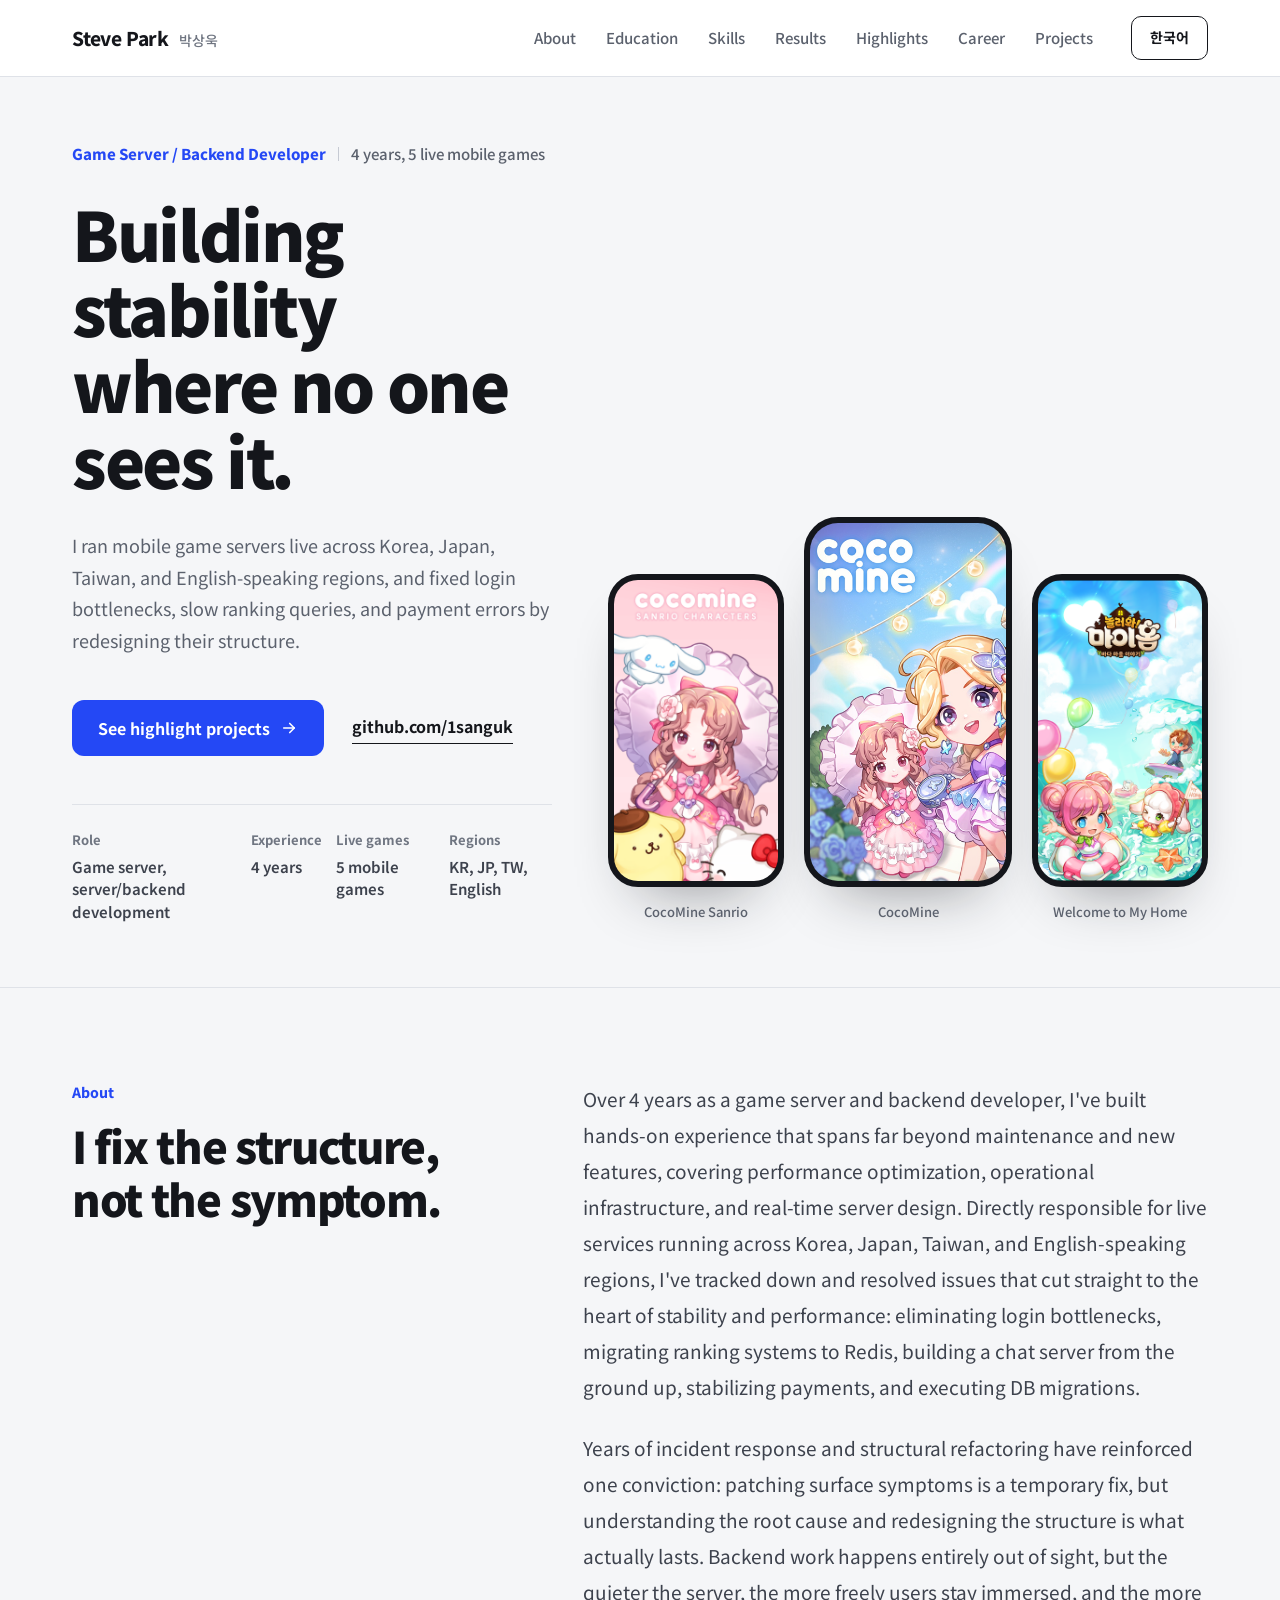
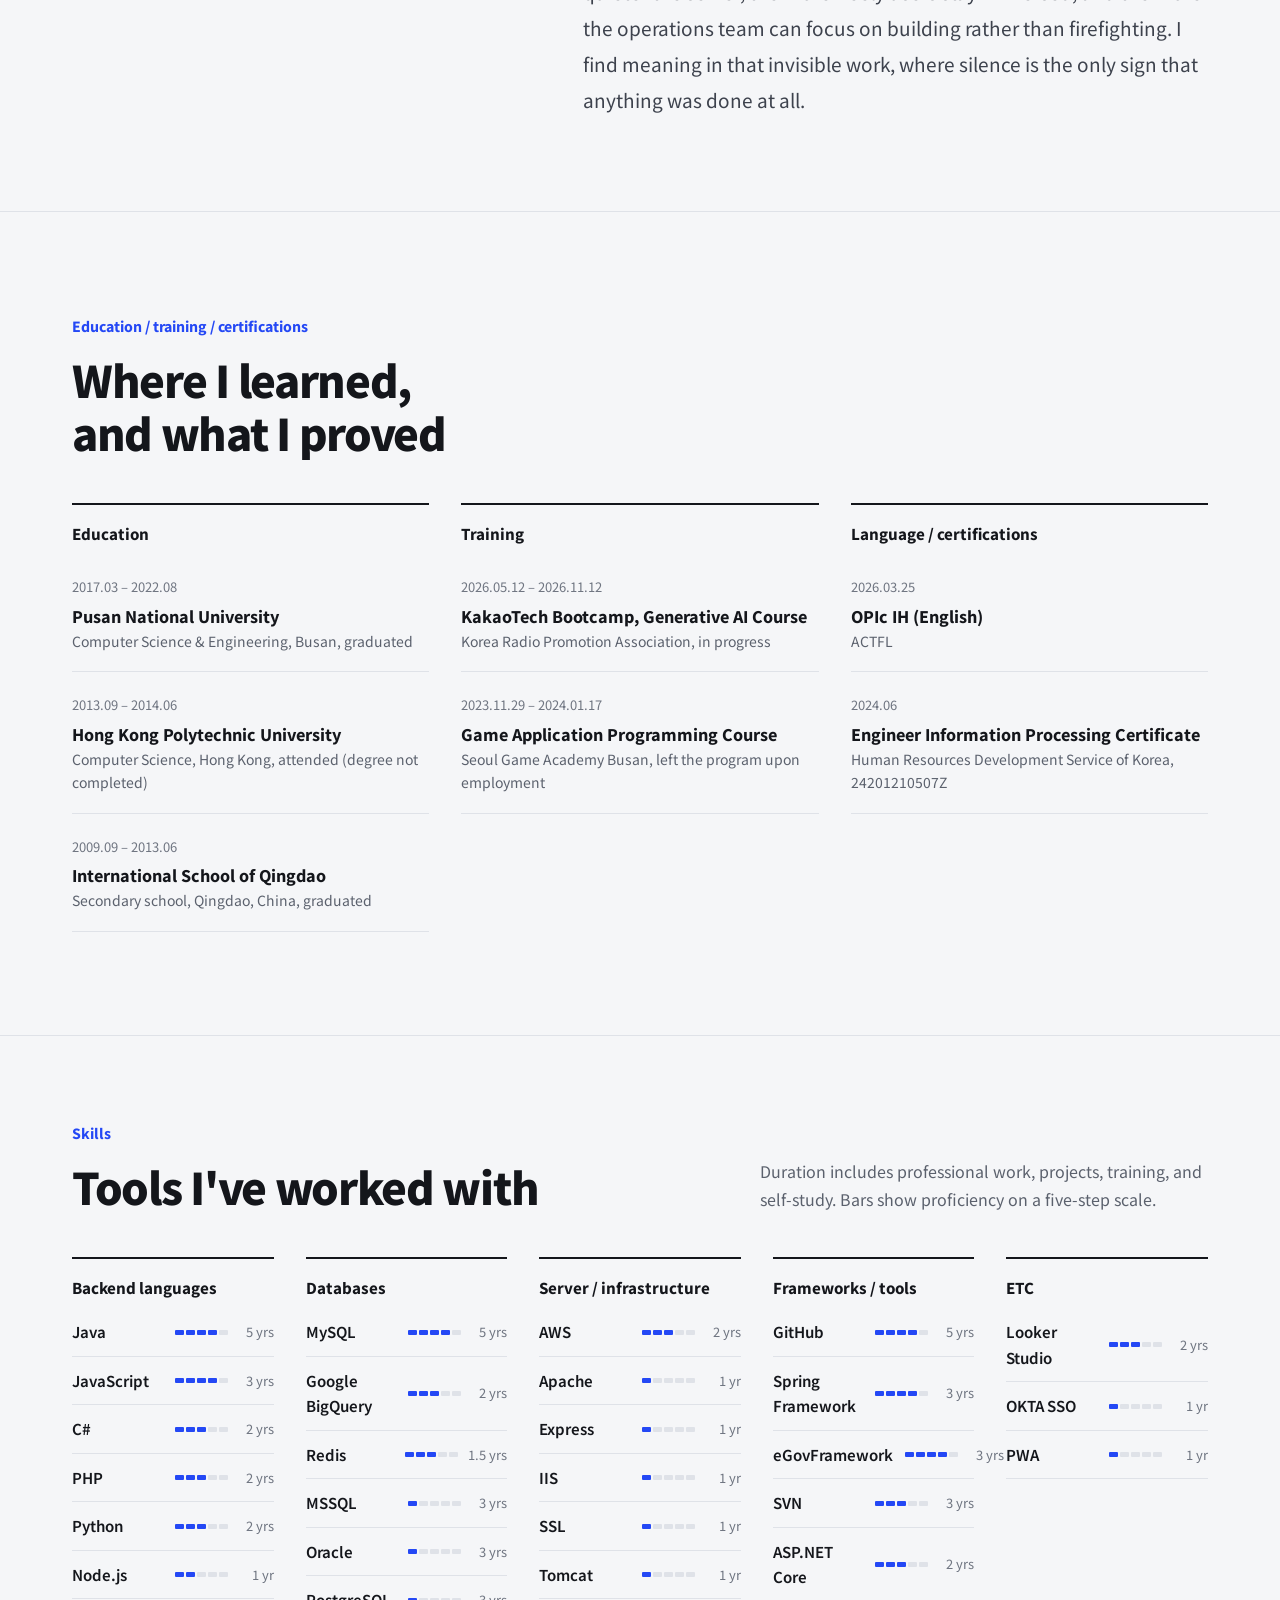
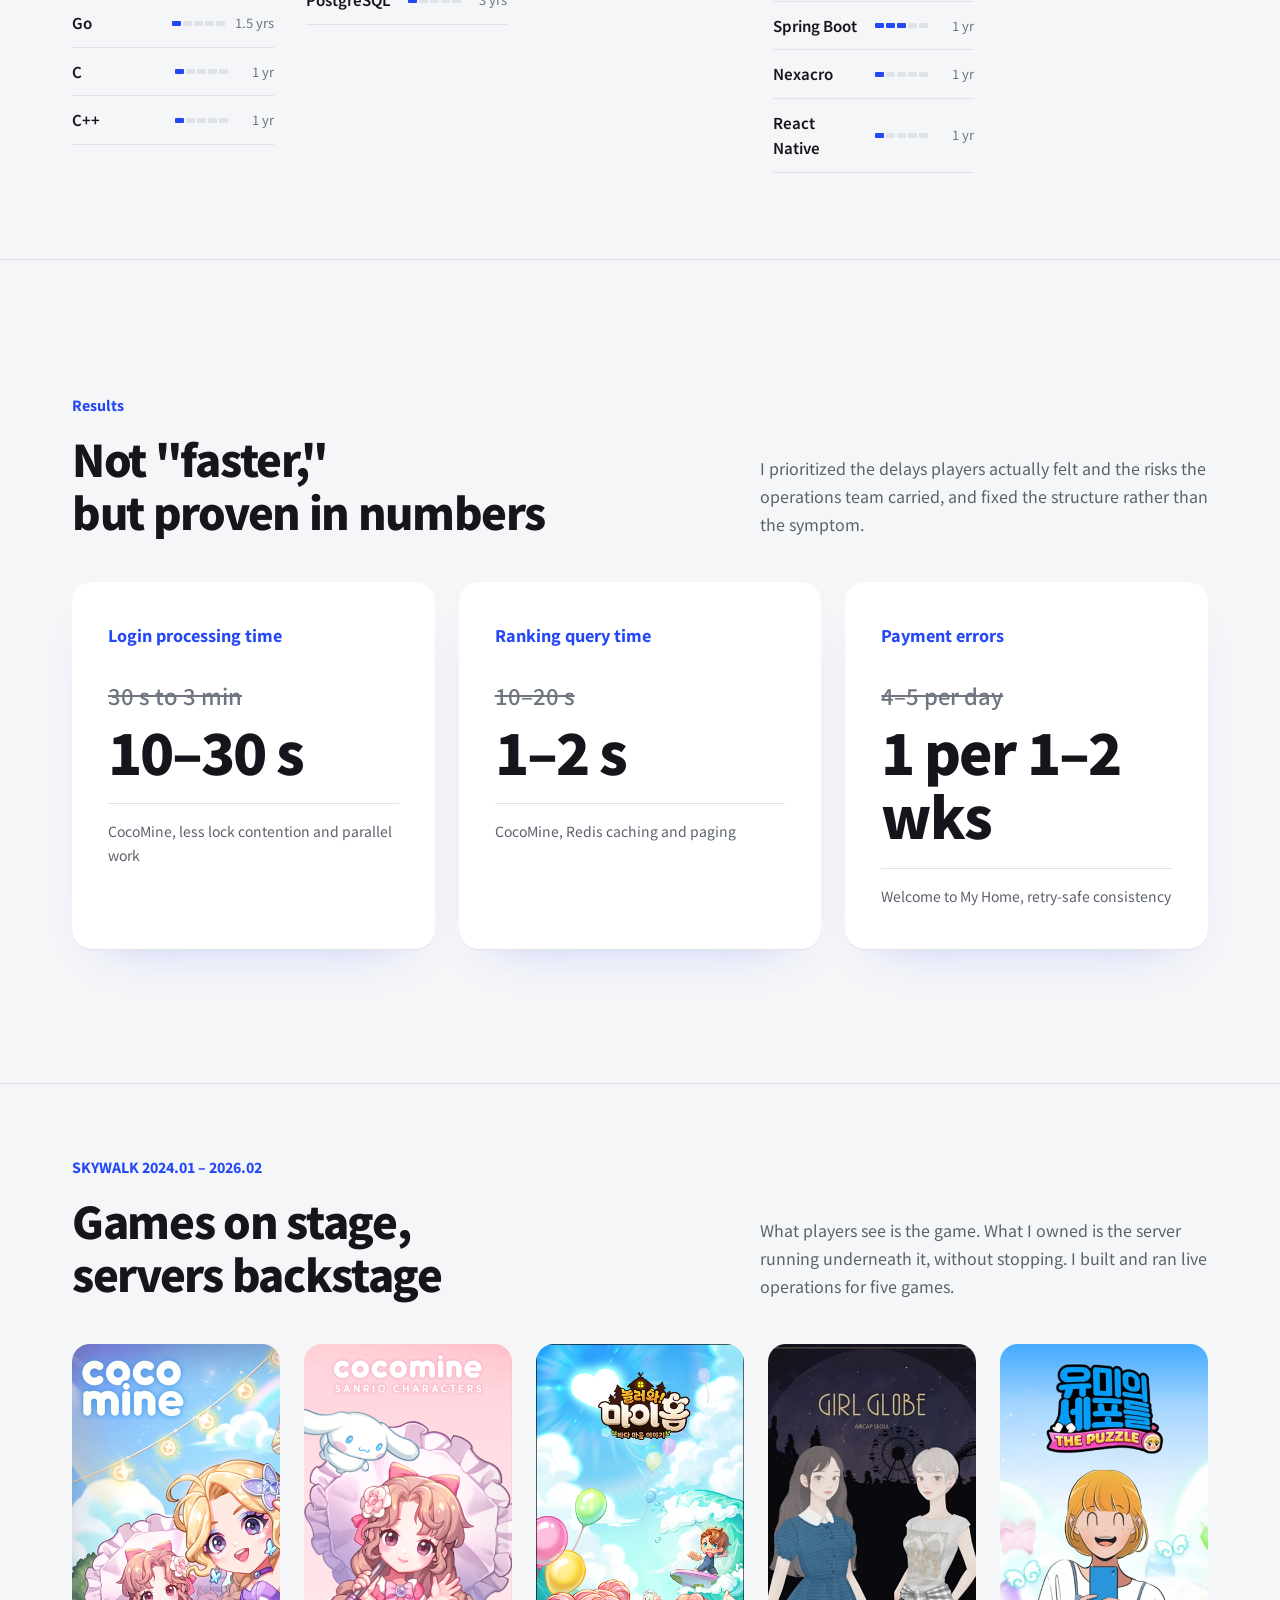
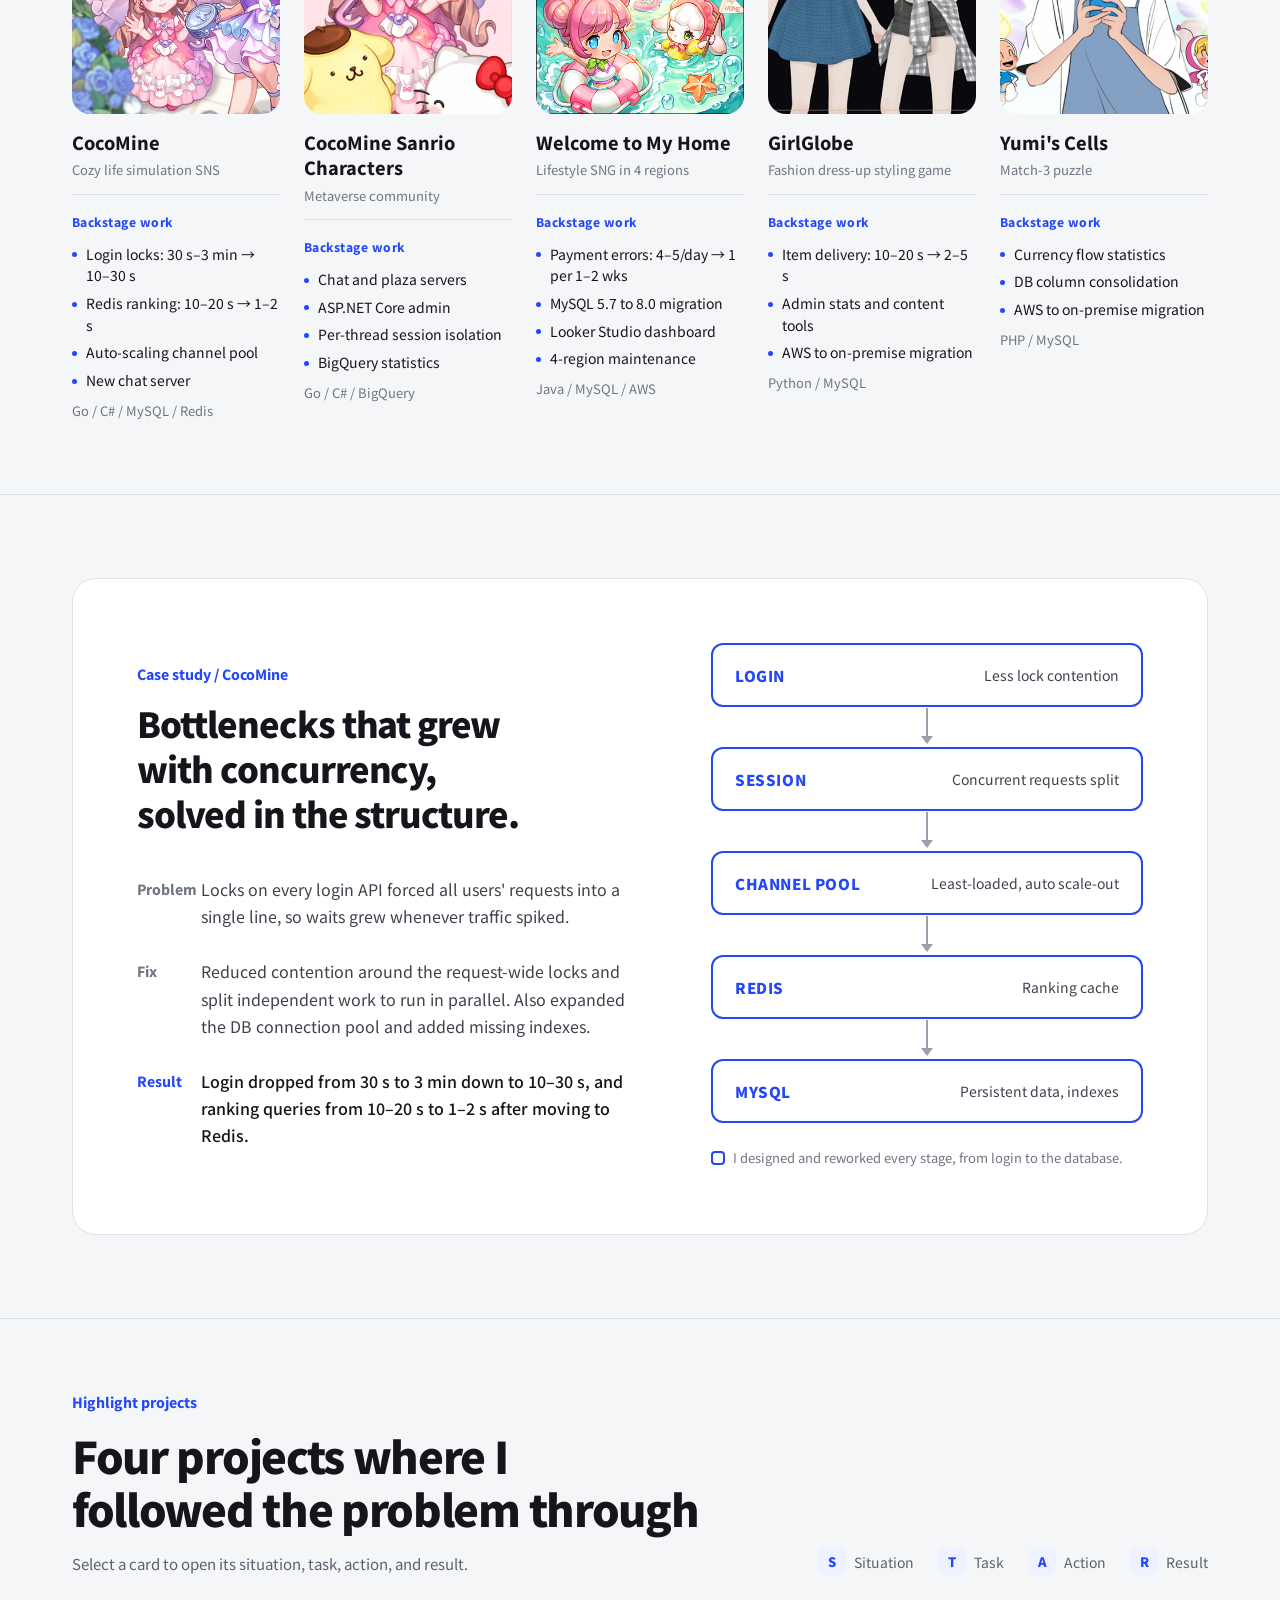
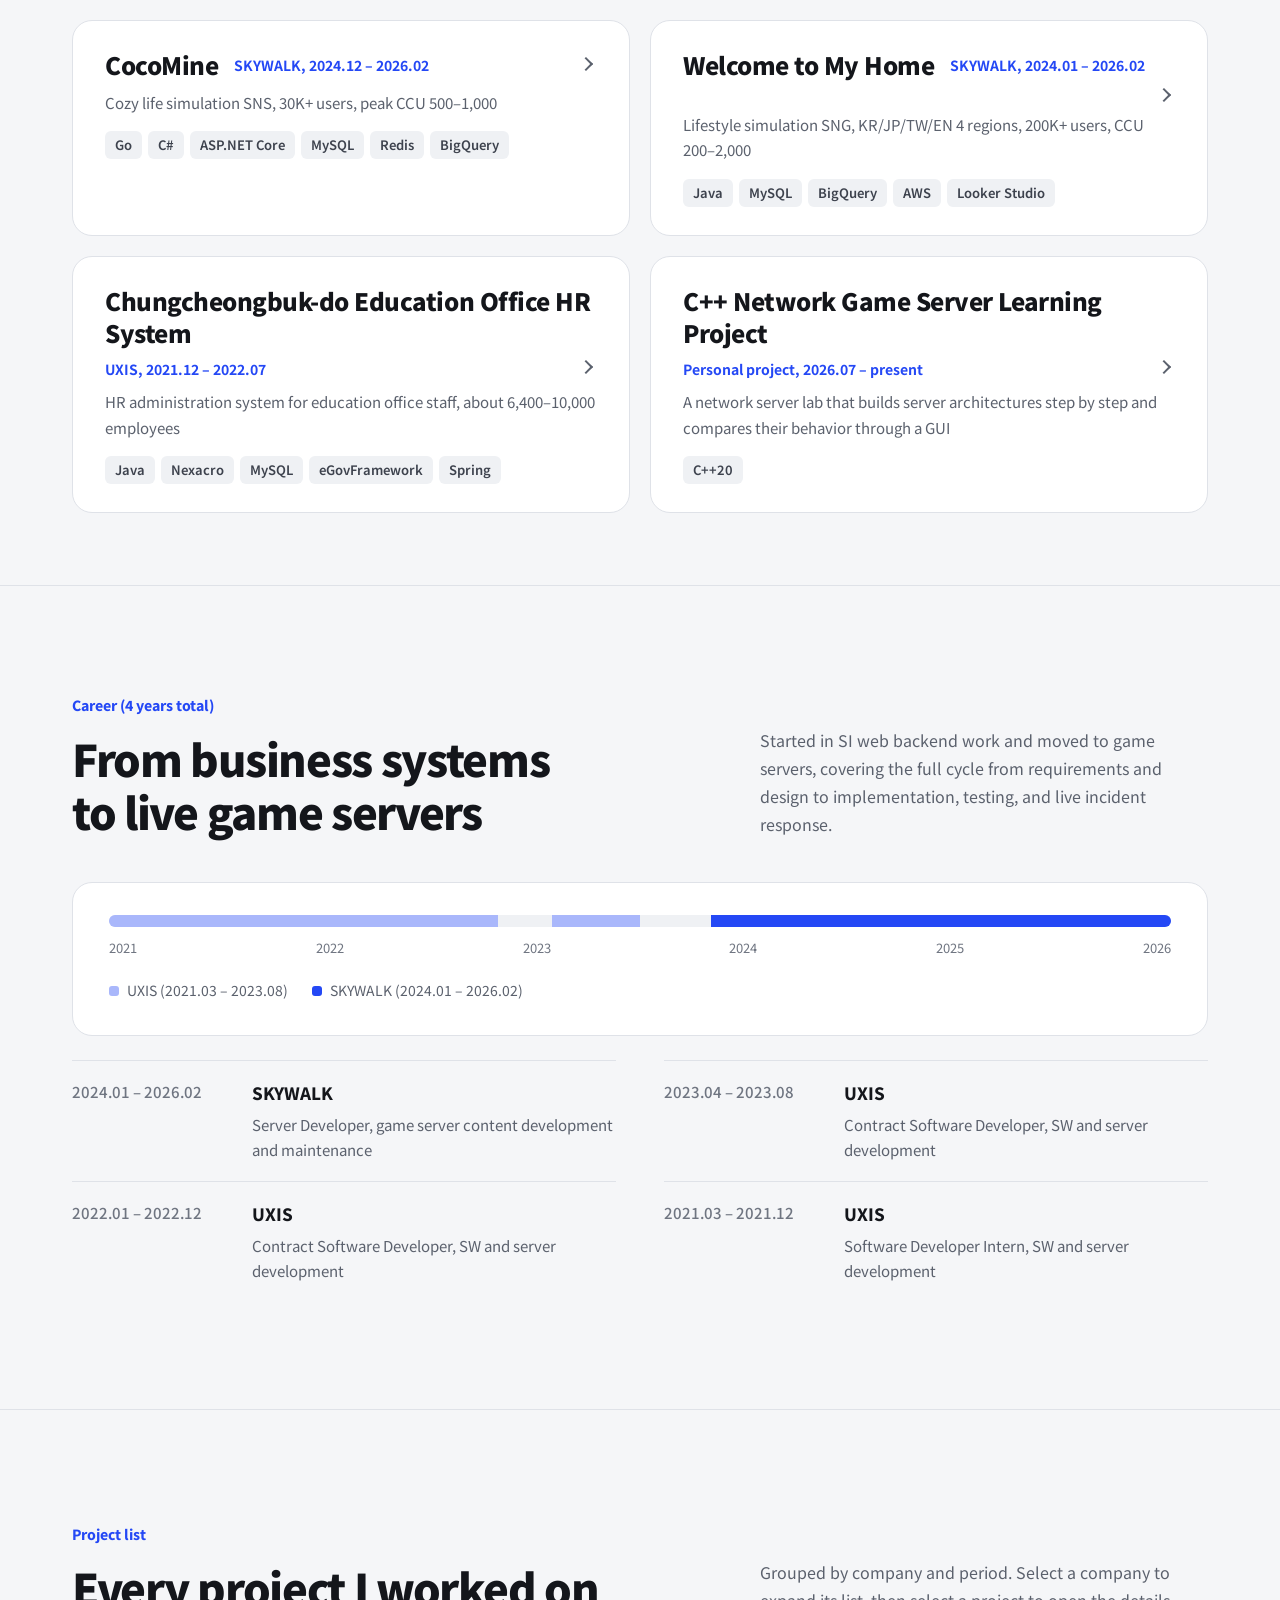
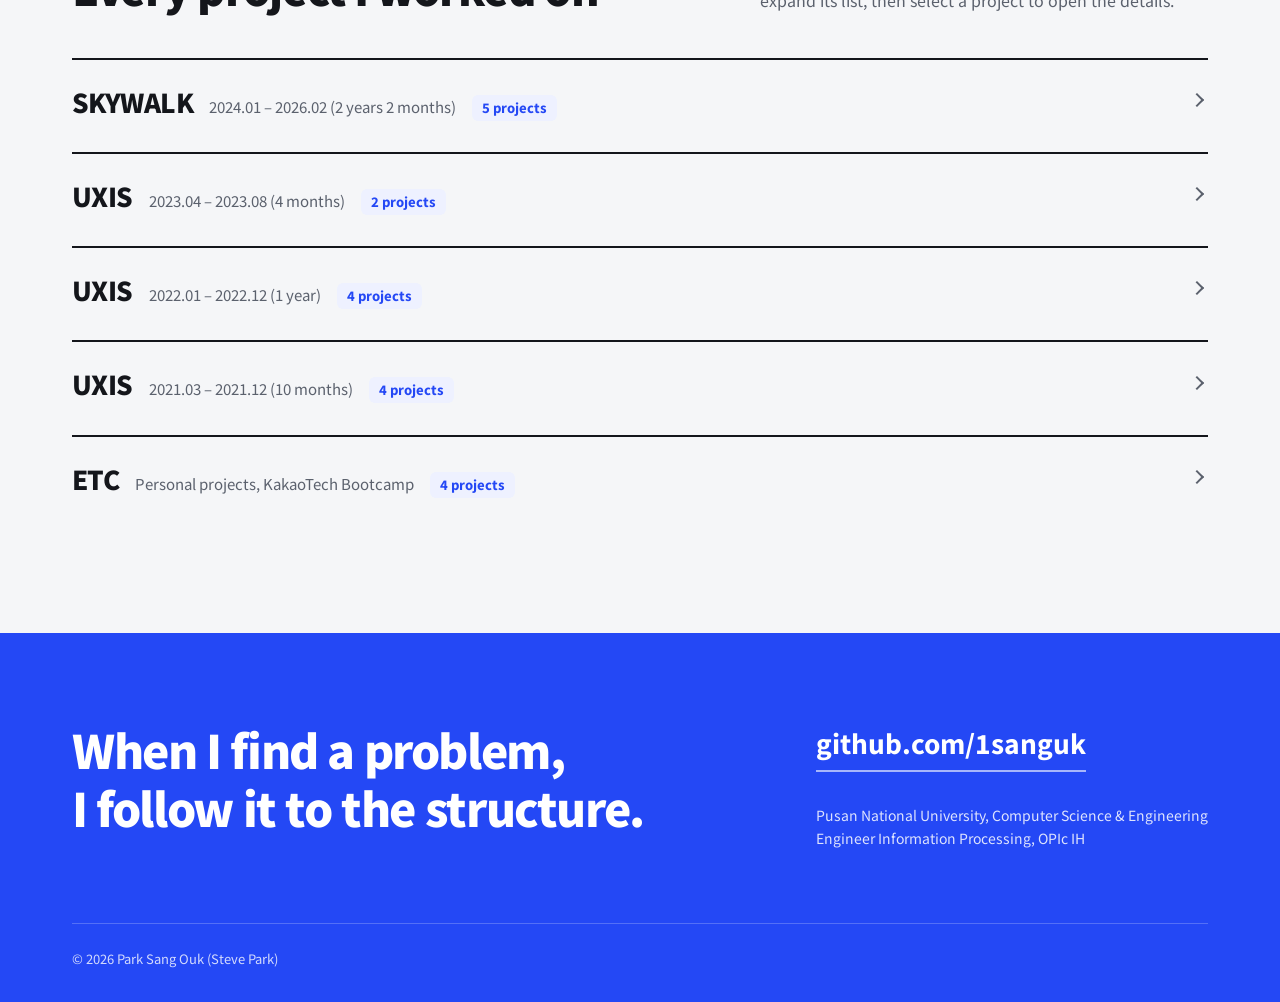
==== commit 1bc16149: "포트폴리오 업데이트" ====
--- a/index_eng.html
+++ b/index_eng.html
@@ -3,9 +3,10 @@
 <head>
 <meta charset="UTF-8">
 <meta name="viewport" content="width=device-width, initial-scale=1.0">
-<title>Steve Park | Portfolio</title>
+<title>Steve Park | Game Server / Backend Developer Portfolio</title>
+<meta name="description" content="Portfolio of Steve Park (Park Sang Ouk), a game server and backend developer who built and ran live servers for five mobile games.">
 <link rel="preconnect" href="https://fonts.googleapis.com">
-<link rel="stylesheet" href="style.css">
+<link rel="stylesheet" href="style.css?v=20260930">
 <script>
   (() => {
     const storageKey = 'portfolio_analytics_opt_out';
@@ -21,7 +22,7 @@
       }
       analyticsDisabled = analyticsMode !== 'on' && localStorage.getItem(storageKey) === '1';
     } catch (_) {
-      // Keep the current page opted out if browser storage is unavailable.
+      // Apply the off setting for this page even when storage access is restricted.
     }
 
     if (analyticsMode) {
@@ -45,246 +46,310 @@
 </head>
 <body class="lang-en">
 
-<nav class="topnav">
+<nav class="topnav" aria-label="Main">
   <div class="wrap">
-    <div class="brand">Park Sang Ouk's PORTFOLIO</div>
+    <a href="#top" class="brand"><b>Steve Park</b><span lang="ko">박상욱</span></a>
     <ul class="mini-toc">
+      <li><a href="#introduce">About</a></li>
       <li><a href="#edu">Education</a></li>
+      <li><a href="#skills">Skills</a></li>
+      <li><a href="#impact">Results</a></li>
+      <li><a href="#highlights">Highlights</a></li>
       <li><a href="#career">Career</a></li>
-      <li><a href="#lang-cert">Certifications</a></li>
-      <li><a href="#skills">Skills</a></li>
-      <li><a href="#highlights">Highlights</a></li>
       <li><a href="#career-detail">Projects</a></li>
     </ul>
-    <a href="index.html" class="lang-switch">한국어</a>
+    <a href="index.html" class="lang-switch" lang="ko">한국어</a>
   </div>
 </nav>
 
-<header class="hero">
+<header class="hero" id="top">
   <div class="wrap">
-    <div class="hero-body">
-      <div class="tag">ABOUT ME</div>
-      <h1><span class="grad">박상욱</span><span class="en">Steve Park</span></h1>
-      <p class="hero-intro">Game Server · Backend Developer. From multi-region live service ops to performance tuning and ops infrastructure — I dig deep until the problem is solved.</p>
-      <div class="meta">
-        <span><b>Role</b> Game Server · Backend Developer</span>
-        <span><b>Experience</b> 4 Years</span>
-        <span><b>Age</b> 32 (Born 1994)</span>
-        <span><b>Military</b> Military Service Completed</span>
-      </div>
-      <div class="meta">
-        <span><b>Phone</b> 010-9929-0034</span>
-        <span><b>E-mail</b> 1sanguk@naver.com</span>
-        <span><b>GitHub</b> <a href="https://github.com/1sanguk" target="_blank" rel="noopener">github.com/1sanguk</a></span>
-      </div>
-      <div class="hero-cards">
-        <div class="hero-card">
-          <div class="hero-card-icon">🎮</div>
-          <div class="hero-card-title">Game Server Dev</div>
-          <div class="hero-card-desc">Multi-region live ops · performance tuning · real-time chat server from scratch</div>
-        </div>
-        <div class="hero-card">
-          <div class="hero-card-icon">⚡</div>
-          <div class="hero-card-title">Performance</div>
-          <div class="hero-card-desc">DB indexing · Redis caching · ranking queries cut from 10–20s to 1–2s</div>
-        </div>
-        <div class="hero-card">
-          <div class="hero-card-icon">🔧</div>
-          <div class="hero-card-title">Ops · Infrastructure</div>
-          <div class="hero-card-desc">Admin &amp; ops tool design · data dashboard build · DB migration</div>
-        </div>
-      </div>
+    <div class="hero-text">
+      <div class="hero-kicker">
+        <b>Game Server / Backend Developer</b>
+        <span class="sep" aria-hidden="true"></span>
+        <span>4 years, 5 live mobile games</span>
+      </div>
+      <h1>Building stability<br>where no one<br>sees it.</h1>
+      <p class="hero-intro">I ran mobile game servers live across Korea, Japan, Taiwan, and English-speaking regions, and fixed login bottlenecks, slow ranking queries, and payment errors by redesigning their structure.</p>
+      <div class="hero-actions">
+        <a href="#highlights" class="btn-primary">See highlight projects<svg viewBox="0 0 24 24" fill="none" stroke="currentColor" stroke-width="2.2" stroke-linecap="round" stroke-linejoin="round" aria-hidden="true"><path d="M5 12h14"/><path d="M13 6l6 6-6 6"/></svg></a>
+        <a href="https://github.com/1sanguk" target="_blank" rel="noopener" class="text-link">github.com/1sanguk</a>
+      </div>
+      <dl class="hero-facts">
+        <div><dt>Role</dt><dd>Game server, server/backend development</dd></div>
+        <div><dt>Experience</dt><dd>4 years</dd></div>
+        <div><dt>Live games</dt><dd>5 mobile games</dd></div>
+        <div><dt>Regions</dt><dd>KR, JP, TW, English</dd></div>
+      </dl>
+    </div>
+
+    <div class="hero-phones">
+      <figure class="phone">
+        <div class="phone-frame"><img src="images/코코마인산리오캐릭터즈.png" alt="CocoMine Sanrio Characters key art"></div>
+        <figcaption>CocoMine Sanrio</figcaption>
+      </figure>
+      <figure class="phone is-main">
+        <div class="phone-frame"><img src="images/코코마인.png" alt="CocoMine key art"></div>
+        <figcaption>CocoMine</figcaption>
+      </figure>
+      <figure class="phone">
+        <div class="phone-frame"><img src="images/놀러와마이홈.png" alt="Welcome to My Home key art"></div>
+        <figcaption>Welcome to My Home</figcaption>
+      </figure>
     </div>
   </div>
 </header>
 
-<section class="block reveal" id="introduce">
+<section class="section reveal" id="introduce">
+  <div class="wrap intro-grid">
+    <div>
+      <div class="section-label">About</div>
+      <h2 class="section-title">I fix the structure,<br>not the symptom.</h2>
+    </div>
+    <div class="intro-body">
+      <p>Over 4 years as a game server and backend developer, I've built hands-on experience that spans far beyond maintenance and new features, covering performance optimization, operational infrastructure, and real-time server design. Directly responsible for live services running across Korea, Japan, Taiwan, and English-speaking regions, I've tracked down and resolved issues that cut straight to the heart of stability and performance: eliminating login bottlenecks, migrating ranking systems to Redis, building a chat server from the ground up, stabilizing payments, and executing DB migrations.</p>
+      <p>Years of incident response and structural refactoring have reinforced one conviction: patching surface symptoms is a temporary fix, but understanding the root cause and redesigning the structure is what actually lasts. Backend work happens entirely out of sight, but the quieter the server, the more freely users stay immersed, and the more the operations team can focus on building rather than firefighting. I find meaning in that invisible work, where silence is the only sign that anything was done at all.</p>
+    </div>
+  </div>
+</section>
+
+<section class="section reveal" id="edu">
   <div class="wrap">
-    <h2>Introduce</h2>
-    <div class="introduce-body">
-      <p>Over 4 years as a game server and backend developer, I've built hands-on experience that spans far beyond maintenance and new features — covering performance optimization, operational infrastructure, and real-time server design. Directly responsible for live services running simultaneously across Korea, Japan, Taiwan, and English-speaking regions, I've tracked down and resolved issues that cut straight to the heart of stability and performance: eliminating login bottlenecks, migrating ranking systems to Redis, building a chat server from the ground up, stabilizing payments, and executing DB migrations.</p>
-      <p>Years of incident response and structural refactoring have reinforced one conviction: patching surface symptoms is a temporary fix, but understanding the root cause and redesigning the structure is what actually lasts. Backend work happens entirely out of sight — but the quieter the server, the more freely users stay immersed, and the more the operations team can focus on building rather than firefighting. I find meaning in that invisible work: where silence is the only sign that anything was done at all.</p>
+    <div class="section-head">
+      <div>
+        <div class="section-label">Education / training / certifications</div>
+        <h2 class="section-title">Where I learned,<br>and what I proved</h2>
+      </div>
+    </div>
+    <div class="edu-grid">
+      <div class="edu-col">
+        <h3>Education</h3>
+        <div class="edu-item"><span class="period">2017.03 – 2022.08</span><b>Pusan National University</b><span class="sub">Computer Science &amp; Engineering, Busan, graduated</span></div>
+        <div class="edu-item"><span class="period">2013.09 – 2014.06</span><b>Hong Kong Polytechnic University</b><span class="sub">Computer Science, Hong Kong, attended (degree not completed)</span></div>
+        <div class="edu-item"><span class="period">2009.09 – 2013.06</span><b>International School of Qingdao</b><span class="sub">Secondary school, Qingdao, China, graduated</span></div>
+      </div>
+      <div class="edu-col">
+        <h3>Training</h3>
+        <div class="edu-item"><span class="period">2026.05.12 – 2026.11.12</span><b>KakaoTech Bootcamp, Generative AI Course</b><span class="sub">Korea Radio Promotion Association, in progress</span></div>
+        <div class="edu-item"><span class="period">2023.11.29 – 2024.01.17</span><b>Game Application Programming Course</b><span class="sub">Seoul Game Academy Busan, left the program upon employment</span></div>
+      </div>
+      <div class="edu-col" id="lang-cert">
+        <h3>Language / certifications</h3>
+        <div class="edu-item"><span class="period">2026.03.25</span><b>OPIc IH (English)</b><span class="sub">ACTFL</span></div>
+        <div class="edu-item"><span class="period">2024.06</span><b>Engineer Information Processing Certificate</b><span class="sub">Human Resources Development Service of Korea, 24201210507Z</span></div>
+      </div>
     </div>
   </div>
 </section>
 
-<section class="block reveal toc">
+<section class="section reveal" id="skills">
   <div class="wrap">
-    <h2>Table of Contents</h2>
-    <ol class="toc-list">
-      <li><a href="#edu">Education &amp; Training</a></li>
-      <li><a href="#career">Career</a></li>
-      <li><a href="#lang-cert">Language / Certifications</a></li>
-      <li><a href="#skills">Skills</a></li>
-      <li><a href="#highlights">Highlight Projects</a></li>
-      <li><a href="#career-detail">Project List</a></li>
-    </ol>
+    <div class="section-head">
+      <div>
+        <div class="section-label">Skills</div>
+        <h2 class="section-title">Tools I've worked with</h2>
+      </div>
+      <p class="section-desc">Duration includes professional work, projects, training, and self-study. Bars show proficiency on a five-step scale.</p>
+    </div>
+    <div class="skills-grid">
+      <div class="skill-col">
+        <h3>Backend languages</h3>
+        <div class="skill-row"><span class="skill-name">Java</span><span class="skill-meta"><span class="meter" data-level="4" role="img" aria-label="Proficient"><i></i><i></i><i></i><i></i><i></i></span><span class="skill-years">5 yrs</span></span></div>
+        <div class="skill-row"><span class="skill-name">JavaScript</span><span class="skill-meta"><span class="meter" data-level="4" role="img" aria-label="Proficient"><i></i><i></i><i></i><i></i><i></i></span><span class="skill-years">3 yrs</span></span></div>
+        <div class="skill-row"><span class="skill-name">C#</span><span class="skill-meta"><span class="meter" data-level="3" role="img" aria-label="Intermediate"><i></i><i></i><i></i><i></i><i></i></span><span class="skill-years">2 yrs</span></span></div>
+        <div class="skill-row"><span class="skill-name">PHP</span><span class="skill-meta"><span class="meter" data-level="3" role="img" aria-label="Intermediate"><i></i><i></i><i></i><i></i><i></i></span><span class="skill-years">2 yrs</span></span></div>
+        <div class="skill-row"><span class="skill-name">Python</span><span class="skill-meta"><span class="meter" data-level="3" role="img" aria-label="Intermediate"><i></i><i></i><i></i><i></i><i></i></span><span class="skill-years">2 yrs</span></span></div>
+        <div class="skill-row"><span class="skill-name">Node.js</span><span class="skill-meta"><span class="meter" data-level="2" role="img" aria-label="Elementary"><i></i><i></i><i></i><i></i><i></i></span><span class="skill-years">1 yr</span></span></div>
+        <div class="skill-row"><span class="skill-name">Go</span><span class="skill-meta"><span class="meter" data-level="1" role="img" aria-label="Beginner"><i></i><i></i><i></i><i></i><i></i></span><span class="skill-years">1.5 yrs</span></span></div>
+        <div class="skill-row"><span class="skill-name">C</span><span class="skill-meta"><span class="meter" data-level="1" role="img" aria-label="Beginner"><i></i><i></i><i></i><i></i><i></i></span><span class="skill-years">1 yr</span></span></div>
+        <div class="skill-row"><span class="skill-name">C++</span><span class="skill-meta"><span class="meter" data-level="1" role="img" aria-label="Beginner"><i></i><i></i><i></i><i></i><i></i></span><span class="skill-years">1 yr</span></span></div>
+      </div>
+      <div class="skill-col">
+        <h3>Databases</h3>
+        <div class="skill-row"><span class="skill-name">MySQL</span><span class="skill-meta"><span class="meter" data-level="4" role="img" aria-label="Proficient"><i></i><i></i><i></i><i></i><i></i></span><span class="skill-years">5 yrs</span></span></div>
+        <div class="skill-row"><span class="skill-name">Google BigQuery</span><span class="skill-meta"><span class="meter" data-level="3" role="img" aria-label="Intermediate"><i></i><i></i><i></i><i></i><i></i></span><span class="skill-years">2 yrs</span></span></div>
+        <div class="skill-row"><span class="skill-name">Redis</span><span class="skill-meta"><span class="meter" data-level="3" role="img" aria-label="Intermediate"><i></i><i></i><i></i><i></i><i></i></span><span class="skill-years">1.5 yrs</span></span></div>
+        <div class="skill-row"><span class="skill-name">MSSQL</span><span class="skill-meta"><span class="meter" data-level="1" role="img" aria-label="Beginner"><i></i><i></i><i></i><i></i><i></i></span><span class="skill-years">3 yrs</span></span></div>
+        <div class="skill-row"><span class="skill-name">Oracle</span><span class="skill-meta"><span class="meter" data-level="1" role="img" aria-label="Beginner"><i></i><i></i><i></i><i></i><i></i></span><span class="skill-years">3 yrs</span></span></div>
+        <div class="skill-row"><span class="skill-name">PostgreSQL</span><span class="skill-meta"><span class="meter" data-level="1" role="img" aria-label="Beginner"><i></i><i></i><i></i><i></i><i></i></span><span class="skill-years">3 yrs</span></span></div>
+      </div>
+      <div class="skill-col">
+        <h3>Server / infrastructure</h3>
+        <div class="skill-row"><span class="skill-name">AWS</span><span class="skill-meta"><span class="meter" data-level="3" role="img" aria-label="Intermediate"><i></i><i></i><i></i><i></i><i></i></span><span class="skill-years">2 yrs</span></span></div>
+        <div class="skill-row"><span class="skill-name">Apache</span><span class="skill-meta"><span class="meter" data-level="1" role="img" aria-label="Beginner"><i></i><i></i><i></i><i></i><i></i></span><span class="skill-years">1 yr</span></span></div>
+        <div class="skill-row"><span class="skill-name">Express</span><span class="skill-meta"><span class="meter" data-level="1" role="img" aria-label="Beginner"><i></i><i></i><i></i><i></i><i></i></span><span class="skill-years">1 yr</span></span></div>
+        <div class="skill-row"><span class="skill-name">IIS</span><span class="skill-meta"><span class="meter" data-level="1" role="img" aria-label="Beginner"><i></i><i></i><i></i><i></i><i></i></span><span class="skill-years">1 yr</span></span></div>
+        <div class="skill-row"><span class="skill-name">SSL</span><span class="skill-meta"><span class="meter" data-level="1" role="img" aria-label="Beginner"><i></i><i></i><i></i><i></i><i></i></span><span class="skill-years">1 yr</span></span></div>
+        <div class="skill-row"><span class="skill-name">Tomcat</span><span class="skill-meta"><span class="meter" data-level="1" role="img" aria-label="Beginner"><i></i><i></i><i></i><i></i><i></i></span><span class="skill-years">1 yr</span></span></div>
+      </div>
+      <div class="skill-col">
+        <h3>Frameworks / tools</h3>
+        <div class="skill-row"><span class="skill-name">GitHub</span><span class="skill-meta"><span class="meter" data-level="4" role="img" aria-label="Proficient"><i></i><i></i><i></i><i></i><i></i></span><span class="skill-years">5 yrs</span></span></div>
+        <div class="skill-row"><span class="skill-name">Spring Framework</span><span class="skill-meta"><span class="meter" data-level="4" role="img" aria-label="Proficient"><i></i><i></i><i></i><i></i><i></i></span><span class="skill-years">3 yrs</span></span></div>
+        <div class="skill-row"><span class="skill-name">eGovFramework</span><span class="skill-meta"><span class="meter" data-level="4" role="img" aria-label="Proficient"><i></i><i></i><i></i><i></i><i></i></span><span class="skill-years">3 yrs</span></span></div>
+        <div class="skill-row"><span class="skill-name">SVN</span><span class="skill-meta"><span class="meter" data-level="3" role="img" aria-label="Intermediate"><i></i><i></i><i></i><i></i><i></i></span><span class="skill-years">3 yrs</span></span></div>
+        <div class="skill-row"><span class="skill-name">ASP.NET Core</span><span class="skill-meta"><span class="meter" data-level="3" role="img" aria-label="Intermediate"><i></i><i></i><i></i><i></i><i></i></span><span class="skill-years">2 yrs</span></span></div>
+        <div class="skill-row"><span class="skill-name">Spring Boot</span><span class="skill-meta"><span class="meter" data-level="3" role="img" aria-label="Intermediate"><i></i><i></i><i></i><i></i><i></i></span><span class="skill-years">1 yr</span></span></div>
+        <div class="skill-row"><span class="skill-name">Nexacro</span><span class="skill-meta"><span class="meter" data-level="1" role="img" aria-label="Beginner"><i></i><i></i><i></i><i></i><i></i></span><span class="skill-years">1 yr</span></span></div>
+        <div class="skill-row"><span class="skill-name">React Native</span><span class="skill-meta"><span class="meter" data-level="1" role="img" aria-label="Beginner"><i></i><i></i><i></i><i></i><i></i></span><span class="skill-years">1 yr</span></span></div>
+      </div>
+      <div class="skill-col">
+        <h3>ETC</h3>
+        <div class="skill-row"><span class="skill-name">Looker Studio</span><span class="skill-meta"><span class="meter" data-level="3" role="img" aria-label="Intermediate"><i></i><i></i><i></i><i></i><i></i></span><span class="skill-years">2 yrs</span></span></div>
+        <div class="skill-row"><span class="skill-name">OKTA SSO</span><span class="skill-meta"><span class="meter" data-level="1" role="img" aria-label="Beginner"><i></i><i></i><i></i><i></i><i></i></span><span class="skill-years">1 yr</span></span></div>
+        <div class="skill-row"><span class="skill-name">PWA</span><span class="skill-meta"><span class="meter" data-level="1" role="img" aria-label="Beginner"><i></i><i></i><i></i><i></i><i></i></span><span class="skill-years">1 yr</span></span></div>
+      </div>
+    </div>
   </div>
 </section>
 
-<section class="block reveal" id="edu">
+<section class="section impact reveal" id="impact">
   <div class="wrap">
-    <h2 class="toggle">Education &amp; Training<span class="chevron">▾</span></h2>
-    <div class="collapsible"><div class="collapsible-inner">
-    <div class="two-col">
-      <div class="col">
-        <div class="col-title">Education</div>
-        <div class="row-list">
-          <div class="row">
-            <div class="period">2017.03 – 2022.08</div>
-            <div class="content"><b>Pusan National University</b><span class="sub">Computer Science &amp; Engineering · Busan · Graduated</span></div>
-          </div>
-          <div class="row">
-            <div class="period">2013.09 – 2014.06</div>
-            <div class="content"><b>Hong Kong Polytechnic University</b><span class="sub">Computer Science · Hong Kong · Attended, Degree Not Completed</span></div>
-          </div>
-          <div class="row">
-            <div class="period">2009.09 – 2013.06</div>
-            <div class="content"><b>International School of Qingdao</b><span class="sub">Secondary School · Qingdao, China · Graduated</span></div>
-          </div>
-        </div>
-      </div>
-      <div class="col">
-        <div class="col-title">Training</div>
-        <div class="row-list">
-          <div class="row">
-            <div class="period">2026.05.12 – 2026.11.12</div>
-            <div class="content"><b>KakaoTech Bootcamp – Generative AI Course</b><span class="sub">Korea Radio Promotion Association · In Progress</span></div>
-          </div>
-          <div class="row">
-            <div class="period">2023.11.29 – 2024.01.17</div>
-            <div class="content"><b>Game Application Programming Course</b><span class="sub">Seoul Game Academy Busan · Left the Program Upon Employment</span></div>
-          </div>
-        </div>
-      </div>
-    </div>
-    </div></div>
+    <div class="section-head">
+      <div>
+        <div class="section-label">Results</div>
+        <h2 class="section-title">Not "faster,"<br>but proven in numbers</h2>
+      </div>
+      <p class="section-desc">I prioritized the delays players actually felt and the risks the operations team carried, and fixed the structure rather than the symptom.</p>
+    </div>
+    <div class="metrics">
+      <div class="metric">
+        <span class="metric-label">Login processing time</span>
+        <span class="metric-before"><span class="sr-only">Before: </span>30 s to 3 min</span>
+        <span class="metric-after"><span class="sr-only">After: </span>10–30 s</span>
+        <span class="metric-note">CocoMine, less lock contention and parallel work</span>
+      </div>
+      <div class="metric">
+        <span class="metric-label">Ranking query time</span>
+        <span class="metric-before"><span class="sr-only">Before: </span>10–20 s</span>
+        <span class="metric-after"><span class="sr-only">After: </span>1–2 s</span>
+        <span class="metric-note">CocoMine, Redis caching and paging</span>
+      </div>
+      <div class="metric">
+        <span class="metric-label">Payment errors</span>
+        <span class="metric-before"><span class="sr-only">Before: </span>4–5 per day</span>
+        <span class="metric-after"><span class="sr-only">After: </span>1 per 1–2 wks</span>
+        <span class="metric-note">Welcome to My Home, retry-safe consistency</span>
+      </div>
+    </div>
   </div>
 </section>
 
-<section class="block reveal" id="career">
+<section class="section reveal" id="games">
   <div class="wrap">
-    <h2 class="toggle">Career (4 Years Total)<span class="chevron">▾</span></h2>
-    <div class="collapsible"><div class="collapsible-inner">
-
-    <div class="career-timeline">
-      <div class="career-timeline-bar">
-        <div class="tl-seg uxis" style="width:16.67%" title="UXIS · Software Developer Intern (2021.03–2021.12)"></div>
-        <div class="tl-seg uxis" style="width:20%" title="UXIS · Contract Software Developer (2022.01–2022.12)"></div>
-        <div class="tl-seg gap" style="width:5%" title="Gap (2023.01–2023.03)"></div>
-        <div class="tl-seg uxis" style="width:8.33%" title="UXIS · Contract Software Developer (2023.04–2023.08)"></div>
-        <div class="tl-seg gap" style="width:6.67%" title="Gap (2023.09–2023.12)"></div>
-        <div class="tl-seg skywalk" style="width:43.33%" title="SKYWALK · Server Developer (2024.01–2026.02)"></div>
-      </div>
-      <div class="career-timeline-years">
-        <span>2021</span><span>2022</span><span>2023</span><span>2024</span><span>2025</span><span>2026</span>
-      </div>
-      <div class="career-timeline-legend">
-        <span class="legend-item"><span class="dot uxis"></span>UXIS (2021.03 – 2023.08)</span>
-        <span class="legend-item"><span class="dot skywalk"></span>SKYWALK (2024.01 – 2026.02)</span>
-      </div>
-    </div>
-
-    <div class="row-list">
-      <div class="row">
-        <div class="period">2024.01 – 2026.02</div>
-        <div class="content"><b>SKYWALK · Server Developer</b><span class="sub">Game server content development / maintenance</span></div>
-      </div>
-      <div class="row">
-        <div class="period">2023.04 – 2023.08</div>
-        <div class="content"><b>UXIS · Contract Software Developer</b><span class="sub">SW development, server development</span></div>
-      </div>
-      <div class="row">
-        <div class="period">2022.01 – 2022.12</div>
-        <div class="content"><b>UXIS · Contract Software Developer</b><span class="sub">SW development, server development</span></div>
-      </div>
-      <div class="row">
-        <div class="period">2021.03 – 2021.12</div>
-        <div class="content"><b>UXIS · Software Developer Intern</b><span class="sub">SW development, server development</span></div>
-      </div>
-    </div>
-    </div></div>
+    <div class="section-head">
+      <div>
+        <div class="section-label">SKYWALK 2024.01 – 2026.02</div>
+        <h2 class="section-title">Games on stage,<br>servers backstage</h2>
+      </div>
+      <p class="section-desc">What players see is the game. What I owned is the server running underneath it, without stopping. I built and ran live operations for five games.</p>
+    </div>
+    <div class="games-grid">
+      <article class="game">
+        <img class="game-shot" src="images/코코마인.png" alt="CocoMine game screen" loading="lazy">
+        <h3 class="game-name">CocoMine</h3>
+        <p class="game-genre">Cozy life simulation SNS</p>
+        <div class="game-work">
+          <span class="game-work-label">Backstage work</span>
+          <ul class="game-points"><li>Login locks: 30 s–3 min → 10–30 s</li><li>Redis ranking: 10–20 s → 1–2 s</li><li>Auto-scaling channel pool</li><li>New chat server</li></ul>
+        </div>
+        <p class="game-stack">Go / C# / MySQL / Redis</p>
+      </article>
+      <article class="game">
+        <img class="game-shot" src="images/코코마인산리오캐릭터즈.png" alt="CocoMine Sanrio Characters game screen" loading="lazy">
+        <h3 class="game-name">CocoMine Sanrio Characters</h3>
+        <p class="game-genre">Metaverse community</p>
+        <div class="game-work">
+          <span class="game-work-label">Backstage work</span>
+          <ul class="game-points"><li>Chat and plaza servers</li><li>ASP.NET Core admin</li><li>Per-thread session isolation</li><li>BigQuery statistics</li></ul>
+        </div>
+        <p class="game-stack">Go / C# / BigQuery</p>
+      </article>
+      <article class="game">
+        <img class="game-shot" src="images/놀러와마이홈.png" alt="Welcome to My Home game screen" loading="lazy">
+        <h3 class="game-name">Welcome to My Home</h3>
+        <p class="game-genre">Lifestyle SNG in 4 regions</p>
+        <div class="game-work">
+          <span class="game-work-label">Backstage work</span>
+          <ul class="game-points"><li>Payment errors: 4–5/day → 1 per 1–2 wks</li><li>MySQL 5.7 to 8.0 migration</li><li>Looker Studio dashboard</li><li>4-region maintenance</li></ul>
+        </div>
+        <p class="game-stack">Java / MySQL / AWS</p>
+      </article>
+      <article class="game">
+        <img class="game-shot" src="images/걸글로브.png" alt="GirlGlobe game screen" loading="lazy">
+        <h3 class="game-name">GirlGlobe</h3>
+        <p class="game-genre">Fashion dress-up styling game</p>
+        <div class="game-work">
+          <span class="game-work-label">Backstage work</span>
+          <ul class="game-points"><li>Item delivery: 10–20 s → 2–5 s</li><li>Admin stats and content tools</li><li>AWS to on-premise migration</li></ul>
+        </div>
+        <p class="game-stack">Python / MySQL</p>
+      </article>
+      <article class="game">
+        <img class="game-shot" src="images/유미의세포들.png" alt="Yumi's Cells The Puzzle game screen" loading="lazy">
+        <h3 class="game-name">Yumi's Cells</h3>
+        <p class="game-genre">Match-3 puzzle</p>
+        <div class="game-work">
+          <span class="game-work-label">Backstage work</span>
+          <ul class="game-points"><li>Currency flow statistics</li><li>DB column consolidation</li><li>AWS to on-premise migration</li></ul>
+        </div>
+        <p class="game-stack">PHP / MySQL</p>
+      </article>
+    </div>
   </div>
 </section>
 
-<section class="block reveal" id="lang-cert">
+<section class="section reveal" id="case">
   <div class="wrap">
-    <h2 class="toggle">Language / Certifications<span class="chevron">▾</span></h2>
-    <div class="collapsible"><div class="collapsible-inner">
-    <div class="row-list">
-      <div class="row">
-        <div class="period">2026.03.25</div>
-        <div class="content"><b>OPIc IH (English)</b><span class="sub">ACTFL</span></div>
-      </div>
-      <div class="row">
-        <div class="period">2024.06</div>
-        <div class="content"><b>Engineer Information Processing Certificate</b><span class="sub">Human Resources Development Service of Korea · 24201210507Z</span></div>
-      </div>
-    </div>
-    </div></div>
+    <div class="case">
+      <div>
+        <div class="section-label">Case study / CocoMine</div>
+        <h2 class="case-title">Bottlenecks that grew<br>with concurrency,<br>solved in the structure.</h2>
+        <dl class="case-steps">
+          <div class="case-step"><dt>Problem</dt><dd>Locks on every login API forced all users' requests into a single line, so waits grew whenever traffic spiked.</dd></div>
+          <div class="case-step"><dt>Fix</dt><dd>Reduced contention around the request-wide locks and split independent work to run in parallel. Also expanded the DB connection pool and added missing indexes.</dd></div>
+          <div class="case-step is-result"><dt>Result</dt><dd>Login dropped from 30 s to 3 min down to 10–30 s, and ranking queries from 10–20 s to 1–2 s after moving to Redis.</dd></div>
+        </dl>
+      </div>
+      <div>
+        <ol class="flow" aria-label="CocoMine request flow">
+          <li class="is-changed"><b>LOGIN</b><span>Less lock contention</span></li>
+          <li class="is-changed"><b>SESSION</b><span>Concurrent requests split</span></li>
+          <li class="is-changed"><b>CHANNEL POOL</b><span>Least-loaded, auto scale-out</span></li>
+          <li class="is-changed"><b>REDIS</b><span>Ranking cache</span></li>
+          <li class="is-changed"><b>MYSQL</b><span>Persistent data, indexes</span></li>
+        </ol>
+        <p class="flow-legend"><i aria-hidden="true"></i>I designed and reworked every stage, from login to the database.</p>
+      </div>
+    </div>
   </div>
 </section>
 
-<section class="block reveal" id="skills">
+<section class="section reveal" id="highlights">
   <div class="wrap">
-    <h2 class="toggle">Skills<span class="chevron">▾</span></h2>
-    <div class="collapsible"><div class="collapsible-inner">
-    <div class="skill-group">
-      <div class="label">Backend Languages</div>
-      <div class="tags">
-        <span class="skill-tag" data-level="중상" data-years="5">Java</span><span class="skill-tag" data-level="중상" data-years="3">JavaScript</span><span class="skill-tag" data-level="중" data-years="2">C#</span><span class="skill-tag" data-level="중" data-years="2">PHP</span><span class="skill-tag" data-level="중" data-years="2">Python</span><span class="skill-tag" data-level="중하" data-years="1">Node.js</span><span class="skill-tag" data-level="하" data-years="1">C</span><span class="skill-tag" data-level="하" data-years="1">C++</span><span class="skill-tag" data-level="하" data-years="1.5">Go</span>
-      </div>
-    </div>
-    <div class="skill-group">
-      <div class="label">Databases</div>
-      <div class="tags">
-        <span class="skill-tag" data-level="중상" data-years="5">MySQL</span><span class="skill-tag" data-level="중" data-years="2">Google BigQuery</span><span class="skill-tag" data-level="중" data-years="1.5">Redis</span><span class="skill-tag" data-level="하" data-years="3">MSSQL</span><span class="skill-tag" data-level="하" data-years="3">Oracle</span><span class="skill-tag" data-level="하" data-years="3">PostgreSQL</span>
-      </div>
-    </div>
-    <div class="skill-group">
-      <div class="label">Server / Infrastructure</div>
-      <div class="tags">
-        <span class="skill-tag" data-level="중" data-years="2">AWS</span><span class="skill-tag" data-level="하" data-years="1">Apache</span><span class="skill-tag" data-level="하" data-years="1">Express</span><span class="skill-tag" data-level="하" data-years="1">IIS</span><span class="skill-tag" data-level="하" data-years="1">SSL</span><span class="skill-tag" data-level="하" data-years="1">Tomcat</span>
-      </div>
-    </div>
-    <div class="skill-group">
-      <div class="label">Frameworks / Tools</div>
-      <div class="tags">
-        <span class="skill-tag" data-level="중상" data-years="3">eGovFramework</span><span class="skill-tag" data-level="중상" data-years="5">GitHub</span><span class="skill-tag" data-level="중상" data-years="3">Spring Framework</span><span class="skill-tag" data-level="중" data-years="1">Spring Boot</span><span class="skill-tag" data-level="중" data-years="2">ASP.NET Core</span><span class="skill-tag" data-level="중" data-years="3">SVN</span><span class="skill-tag" data-level="하" data-years="1">Nexacro</span><span class="skill-tag" data-level="하" data-years="1">React Native</span>
-      </div>
-    </div>
-    <div class="skill-group">
-      <div class="label">ETC</div>
-      <div class="tags">
-        <span class="skill-tag" data-level="중" data-years="2">Looker Studio</span><span class="skill-tag" data-level="하" data-years="1">OKTA SSO</span><span class="skill-tag" data-level="하" data-years="1">PWA</span>
-      </div>
-    </div>
-    <p class="skill-note">Experience duration includes professional, project, training, and learning experience.</p>
-    </div></div>
-  </div>
-</section>
-
-<section class="block reveal" id="highlights">
-  <div class="wrap">
-    <h2 class="toggle">Highlight Projects<span class="chevron">▾</span></h2>
-    <div class="collapsible"><div class="collapsible-inner">
-
-    <div class="star-legend">
-      <span><b>S</b>ituation</span>
-      <span><b>T</b>ask</span>
-      <span><b>A</b>ction</span>
-      <span><b>R</b>esult</span>
-    </div>
-
-    <div class="highlight-card">
-      <div class="highlight-head">
-        <span class="company">CocoMine</span>
-        <span class="period">SKYWALK · 2024.12 – 2026.02</span>
-        <span class="highlight-chevron">▾</span>
-      </div>
-      <p class="proj-genre">Cozy Life Simulation SNS · 30K+ Users · Peak CCU: 500–1,000</p>
+    <div class="section-head">
+      <div>
+        <div class="section-label">Highlight projects</div>
+        <h2 class="section-title">Four projects where I<br>followed the problem through</h2>
+        <p class="section-hint">Select a card to open its situation, task, action, and result.</p>
+      </div>
+      <div class="star-legend">
+        <span><b>S</b>Situation</span>
+        <span><b>T</b>Task</span>
+        <span><b>A</b>Action</span>
+        <span><b>R</b>Result</span>
+      </div>
+    </div>
+
+    <article class="highlight-card collapsed">
+      <div class="highlight-head" tabindex="0" data-toggle>
+        <h3 class="company">CocoMine</h3>
+        <span class="period">SKYWALK, 2024.12 – 2026.02</span>
+        <span class="highlight-chevron chev" aria-hidden="true"></span>
+      </div>
+      <p class="proj-genre">Cozy life simulation SNS, 30K+ users, peak CCU 500–1,000</p>
       <div class="tags"><span>Go</span><span>C#</span><span>ASP.NET Core</span><span>MySQL</span><span>Redis</span><span>BigQuery</span></div>
-      <br/>
 
       <div class="highlight-collapsible"><div class="highlight-collapsible-inner">
       <div class="star-grid">
@@ -312,19 +377,19 @@
           <span class="star-label">A</span>
           <ul class="duty">
             <li>Found that locks attached to each login API were serializing requests. Reduced contention around the request-wide locks, separated independent work for parallel execution, expanded the DB connection pool, and added missing indexes.</li>
-            <li>Designed a channel distribution system for the plaza and village: a pool of channels (5 by default) where new users are assigned to the least-loaded channel, with per-channel user state isolated so only users in the same channel interact — protected the per-channel user counters against race conditions under concurrent joins using Go's sync.Mutex.</li>
-            <li>Implemented auto scale-out logic that provisions 5 new channels when all channels approach capacity (25 of 30), with gradual, distributed user placement to prevent a thundering herd onto the new channels — the 30-user capacity was validated through blind testing.</li>
-            <li>To add real-time chat that the game lacked, coordinated specs with the planning team and built a new chat server from design through implementation</li>
+            <li>Designed a channel distribution system for the plaza and village: a pool of channels (5 by default) where new users are assigned to the least-loaded channel, with per-channel user state isolated so only users in the same channel interact. Protected the per-channel user counters against race conditions under concurrent joins using Go's sync.Mutex.</li>
+            <li>Implemented auto scale-out logic that provisions 5 new channels when all channels approach capacity (25 of 30), with gradual, distributed user placement to prevent a thundering herd onto the new channels. The 30-user capacity was validated through blind testing.</li>
+            <li>To add real-time chat that the game lacked, coordinated specs with the planning team and built a new chat server from design through implementation.</li>
             <li>Replaced the design that queried MySQL on every ranking request with real-time Redis updates for contribution and fashion-match scores, plus paging and Redis caching to reduce repeated read load.</li>
-            <li>Discussed requirements directly with the operations team to finalize the feature scope, then designed and built the ops tool on ASP.NET Core</li>
+            <li>Discussed requirements directly with the operations team to finalize the feature scope, then designed and built the ops tool on ASP.NET Core.</li>
           </ul>
         </div>
         <div class="star-row star-result">
           <span class="star-label">R</span>
-          <div class="star-result-body">
+          <div>
             <div class="stat-pairs">
-              <div class="stat-pair"><span class="stat-name">Login processing time</span><b>30 sec–3 min</b><span class="arrow">→</span><b class="good">10–30 sec</b></div>
-              <div class="stat-pair"><span class="stat-name">Ranking query time</span><b>10–20 sec</b><span class="arrow">→</span><b class="good">1–2 sec</b></div>
+              <div class="stat-pair"><span class="stat-name">Login processing time</span><span class="stat-value"><s>30 s to 3 min</s><strong>10–30 s</strong></span></div>
+              <div class="stat-pair"><span class="stat-name">Ranking query time</span><span class="stat-value"><s>10–20 s</s><strong>1–2 s</strong></span></div>
             </div>
             <ul class="duty">
               <li>Reduced plaza and village lag caused by single-channel overcrowding through least-loaded channel placement and automatic channel expansion.</li>
@@ -333,15 +398,15 @@
         </div>
       </div>
       </div></div>
-    </div>
-
-    <div class="highlight-card">
-      <div class="highlight-head">
-        <span class="company">Welcome to My Home</span>
-        <span class="period">SKYWALK · 2024.01 – 2026.02</span>
-        <span class="highlight-chevron">▾</span>
-      </div>
-      <p class="proj-genre">SNG · Lifestyle Simulation · KR/JP/TW/EN 4 Regions · 200K+ Users · CCU: 200–2,000</p>
+    </article>
+
+    <article class="highlight-card collapsed">
+      <div class="highlight-head" tabindex="0" data-toggle>
+        <h3 class="company">Welcome to My Home</h3>
+        <span class="period">SKYWALK, 2024.01 – 2026.02</span>
+        <span class="highlight-chevron chev" aria-hidden="true"></span>
+      </div>
+      <p class="proj-genre">Lifestyle simulation SNG, KR/JP/TW/EN 4 regions, 200K+ users, CCU 200–2,000</p>
       <div class="tags"><span>Java</span><span>MySQL</span><span>BigQuery</span><span>AWS</span><span>Looker Studio</span></div>
 
       <div class="highlight-collapsible"><div class="highlight-collapsible-inner">
@@ -349,7 +414,7 @@
         <div class="star-row">
           <span class="star-label">S</span>
           <ul class="duty">
-            <li>MySQL 5.7 reached end of life in October 2023, ending security patch support → 8.0 migration was unavoidable</li>
+            <li>MySQL 5.7 reached end of life in October 2023, ending security patch support, so an 8.0 migration was unavoidable</li>
             <li>Payments were failing 4–5 times per day due to network delays, or completing with items never delivered</li>
             <li>The operations team had to request game data from the dev team every time, slowing decision-making</li>
           </ul>
@@ -365,17 +430,17 @@
         <div class="star-row">
           <span class="star-label">A</span>
           <ul class="duty">
-            <li>Handled MySQL 5.7→8.0 compatibility and applied indexing/optimization to key queries including item lookups</li>
+            <li>Handled MySQL 5.7 to 8.0 compatibility and applied indexing and optimization to key queries including item lookups.</li>
             <li>Added automatic retries for delayed payment responses. Before each retry, cross-checked prior payment and grant records to prevent duplicate item delivery and safely recover transactions where payment succeeded but the item was not granted.</li>
-            <li>Discussed the required metrics directly with the operations team, then built a BigQuery · Looker Studio dashboard for real-time currency and token statistics so the team could access data independently</li>
+            <li>Discussed the required metrics directly with the operations team, then built a BigQuery and Looker Studio dashboard for currency and token statistics so the team could access data independently.</li>
           </ul>
         </div>
         <div class="star-row star-result">
           <span class="star-label">R</span>
-          <div class="star-result-body">
+          <div>
             <div class="stat-pairs">
-              <div class="stat-pair"><span class="stat-name">Item lookup time</span><b class="good">3–10 sec faster</b></div>
-              <div class="stat-pair"><span class="stat-name">Payment failure rate</span><b>4–5 / day</b><span class="arrow">→</span><b class="good">1 / 1–2 weeks</b></div>
+              <div class="stat-pair"><span class="stat-name">Item lookup time</span><span class="stat-value"><strong>3–10 s faster</strong></span></div>
+              <div class="stat-pair"><span class="stat-name">Payment failure rate</span><span class="stat-value"><s>4–5 per day</s><strong>1 per 1–2 weeks</strong></span></div>
             </div>
             <ul class="duty">
               <li>Operations team requests shifted from one-off data pulls to feature-driven analytics requests</li>
@@ -385,15 +450,15 @@
         </div>
       </div>
       </div></div>
-    </div>
-
-    <div class="highlight-card">
-      <div class="highlight-head">
-        <span class="company">Chungcheongbuk-do Education Office HR System</span>
-        <span class="period">UXIS · 2021.12 – 2022.07</span>
-        <span class="highlight-chevron">▾</span>
-      </div>
-      <p class="proj-genre">HR Administration System for Education Office Staff · ~6,400–10,000 Employees</p>
+    </article>
+
+    <article class="highlight-card collapsed">
+      <div class="highlight-head" tabindex="0" data-toggle>
+        <h3 class="company">Chungcheongbuk-do Education Office HR System</h3>
+        <span class="period">UXIS, 2021.12 – 2022.07</span>
+        <span class="highlight-chevron chev" aria-hidden="true"></span>
+      </div>
+      <p class="proj-genre">HR administration system for education office staff, about 6,400–10,000 employees</p>
       <div class="tags"><span>Java</span><span>Nexacro</span><span>MySQL</span><span>eGovFramework</span><span>Spring</span></div>
 
       <div class="highlight-collapsible"><div class="highlight-collapsible-inner">
@@ -401,7 +466,7 @@
         <div class="star-row">
           <span class="star-label">S</span>
           <ul class="duty">
-            <li>Personnel transfers for ~6,400–10,000 education office employees were handled manually — clerks received submitted documents and calculated scores on paper or in Excel to make transfer decisions</li>
+            <li>Personnel transfers for about 6,400–10,000 education office employees were handled manually: clerks received submitted documents and calculated scores on paper or in Excel to make transfer decisions</li>
           </ul>
         </div>
         <div class="star-row">
@@ -413,8 +478,8 @@
         <div class="star-row">
           <span class="star-label">A</span>
           <ul class="duty">
-            <li>Designed a transfer algorithm that scores submitted documents by category and determines priority via top-down sorting</li>
-            <li>Separately implemented tie-breaking logic for edge cases involving equal or overlapping scores — the most challenging part of the feature</li>
+            <li>Designed a transfer algorithm that scores submitted documents by category and determines priority via top-down sorting.</li>
+            <li>Separately implemented tie-breaking logic for edge cases involving equal or overlapping scores, the most challenging part of the feature.</li>
           </ul>
         </div>
         <div class="star-row star-result">
@@ -425,17 +490,16 @@
         </div>
       </div>
       </div></div>
-    </div>
-
-    <div class="highlight-card">
-      <div class="highlight-head">
-        <span class="company">C++ Network Game Server Learning Project</span>
-        <span class="period">Personal Project · 2026.07 – Present</span>
-        <span class="highlight-chevron">▾</span>
+    </article>
+
+    <article class="highlight-card collapsed">
+      <div class="highlight-head" tabindex="0" data-toggle>
+        <h3 class="company">C++ Network Game Server Learning Project</h3>
+        <span class="period">Personal project, 2026.07 – present</span>
+        <span class="highlight-chevron chev" aria-hidden="true"></span>
       </div>
       <p class="proj-genre">A network server lab that builds server architectures step by step and compares their behavior through a GUI</p>
       <div class="tags"><span>C++20</span></div>
-      <br/>
 
       <div class="highlight-collapsible"><div class="highlight-collapsible-inner">
       <div class="star-grid">
@@ -463,10 +527,10 @@
         </div>
         <div class="star-row star-result">
           <span class="star-label">R</span>
-          <div class="star-result-body">
+          <div>
             <div class="stat-pairs">
-              <div class="stat-pair"><span class="stat-name">Linux Server</span><b class="good">28,000 concurrent connections · 560,000 messages</b></div>
-              <div class="stat-pair"><span class="stat-name">Windows Server</span><b class="good">2,000 burst connections · 12,000 sustained connections · 120,000 messages</b></div>
+              <div class="stat-pair"><span class="stat-name">Linux server</span><span class="stat-value"><strong>28,000 concurrent connections, 560,000 messages</strong></span></div>
+              <div class="stat-pair"><span class="stat-name">Windows server</span><span class="stat-value"><strong>2,000 burst and 12,000 sustained connections, 120,000 messages</strong></span></div>
             </div>
             <ul class="duty">
               <li>Verified correct delivery of a 4 MiB payload split across multiple writes.</li>
@@ -477,63 +541,110 @@
         </div>
       </div>
       </div></div>
-    </div>
-
-    </div></div>
+    </article>
   </div>
 </section>
 
-<section class="block reveal" id="career-detail">
+<section class="section reveal" id="career">
   <div class="wrap">
-    <h2 class="toggle">Project List<span class="chevron">▾</span></h2>
-    <div class="collapsible"><div class="collapsible-inner">
-
-    <div class="career-toc">
-      <ol>
-        <li><a href="#job-skywalk">SKYWALK</a></li>
-        <li><a href="#job-uxis">UXIS</a></li>
-        <li><a href="#job-etc">ETC</a></li>
-      </ol>
-    </div>
+    <div class="section-head">
+      <div>
+        <div class="section-label">Career (4 years total)</div>
+        <h2 class="section-title">From business systems<br>to live game servers</h2>
+      </div>
+      <p class="section-desc">Started in SI web backend work and moved to game servers, covering the full cycle from requirements and design to implementation, testing, and live incident response.</p>
+    </div>
+
+    <div class="career-timeline">
+      <div class="career-timeline-bar">
+        <div class="tl-seg uxis" style="width:16.67%" title="UXIS, Software Developer Intern (2021.03–2021.12)"></div>
+        <div class="tl-seg uxis" style="width:20%" title="UXIS, Contract Software Developer (2022.01–2022.12)"></div>
+        <div class="tl-seg gap" style="width:5%" title="Gap (2023.01–2023.03)"></div>
+        <div class="tl-seg uxis" style="width:8.33%" title="UXIS, Contract Software Developer (2023.04–2023.08)"></div>
+        <div class="tl-seg gap" style="width:6.67%" title="Gap (2023.09–2023.12)"></div>
+        <div class="tl-seg skywalk" style="width:43.33%" title="SKYWALK, Server Developer (2024.01–2026.02)"></div>
+      </div>
+      <div class="career-timeline-years">
+        <span>2021</span><span>2022</span><span>2023</span><span>2024</span><span>2025</span><span>2026</span>
+      </div>
+      <div class="career-timeline-legend">
+        <span class="legend-item"><span class="dot uxis"></span>UXIS (2021.03 – 2023.08)</span>
+        <span class="legend-item"><span class="dot skywalk"></span>SKYWALK (2024.01 – 2026.02)</span>
+      </div>
+    </div>
+
+    <div class="career-rows">
+      <div class="career-row">
+        <div class="period">2024.01 – 2026.02</div>
+        <div><b>SKYWALK</b><span class="sub">Server Developer, game server content development and maintenance</span></div>
+      </div>
+      <div class="career-row">
+        <div class="period">2023.04 – 2023.08</div>
+        <div><b>UXIS</b><span class="sub">Contract Software Developer, SW and server development</span></div>
+      </div>
+      <div class="career-row">
+        <div class="period">2022.01 – 2022.12</div>
+        <div><b>UXIS</b><span class="sub">Contract Software Developer, SW and server development</span></div>
+      </div>
+      <div class="career-row">
+        <div class="period">2021.03 – 2021.12</div>
+        <div><b>UXIS</b><span class="sub">Software Developer Intern, SW and server development</span></div>
+      </div>
+    </div>
+  </div>
+</section>
+
+<section class="section reveal" id="career-detail">
+  <div class="wrap">
+    <div class="section-head">
+      <div>
+        <div class="section-label">Project list</div>
+        <h2 class="section-title">Every project I worked on</h2>
+      </div>
+      <p class="section-desc">Grouped by company and period. Select a company to expand its list, then select a project to open the details.</p>
+    </div>
+
 
     <div class="career-job collapsed" id="job-skywalk">
-      <div class="job-head">
+      <div class="job-head" tabindex="0" data-toggle>
         <div class="job-head-main">
-          <span class="company">SKYWALK</span>
+          <h3 class="company">SKYWALK</h3>
           <span class="period">2024.01 – 2026.02 (2 years 2 months)</span>
-          <span class="proj-count">5 Projects</span>
-        </div>
-        <span class="job-chevron">▾</span>
+          <span class="proj-count">5 projects</span>
+        </div>
+        <span class="job-chevron chev" aria-hidden="true"></span>
       </div>
       <div class="job-collapsible"><div class="job-collapsible-inner">
       <div class="tags job-meta"><span>Dept: Server Development</span><span>Role: Server Developer</span></div>
 
       <div class="proj-item">
-        <div class="proj-title">CocoMine <span class="pdate">2024.12 – 2026.02</span><span class="proj-chevron">▾</span></div>
-        <p class="proj-genre">Genre: Social Networking Service (SNS) · Cozy Life Simulation</p>
-        <ul class="duty">
-          <li>Login bottleneck fix (30s–3min → 10–30s) · Ranking Redis migration (10–20s → 1–2s) · New chat server · Channel distribution logic</li>
+        <div class="proj-title" role="button" tabindex="0" data-toggle>CocoMine <span class="pdate">2024.12 – 2026.02</span></div>
+        <span class="proj-chevron chev" aria-hidden="true"></span>
+        <p class="proj-genre">Genre: Social networking service (SNS), cozy life simulation</p>
+        <ul class="duty">
+          <li>Login bottleneck fix (30 s to 3 min down to 10–30 s), ranking Redis migration (10–20 s to 1–2 s), new chat server, channel distribution logic</li>
         </ul>
         <div class="tags"><span>Go</span><span>C#</span><span>ASP.NET Core</span><span>MySQL</span><span>Redis</span><span>BigQuery</span></div>
         <div class="proj-detail"><div class="proj-detail-inner">
           <div class="proj-detail-text">
             <ul class="duty-detail">
-              <li><b>Reduced query latency and login bottlenecks</b><span class="detail-sub">→ While building on the CocoMine Sanrio Characters codebase, identified lagging paths and applied indexing and query optimization, reducing item and ranking data read/update time from 5–15s to 2–6s. In the login flow, reduced contention from locks that blocked the full request and separated independent work for parallel execution. Expanded the DB connection pool and added indexes, cutting login time from 30s–3min to 10–30s.</span></li>
-              <li><b>Developed chat/plaza/village/district servers for diverse user interactions</b><span class="detail-sub">→ Added village and district servers for new content variety; introduced interactive items, interaction motions, and an address system within the village.</span></li>
-              <li><b>Redis-based ranking management and game server content development</b><span class="detail-sub">→ Migrated the frequently-queried ranking system to Redis, reducing query time from 10–20s to 1–2s.</span></li>
-              <li><b>Team collaboration and technical direction review</b><span class="detail-sub">→ Worked as one of two server developers in a team of 2 server · 5 client · 1 UI, handling server-side content development. Coordinated implementation schedules and test plans in team meetings, and reviewed key technical decisions — such as channel distribution and scale-out logic — with the CTO before applying. After the other server developer left mid-project, continued solo; after launch, independently identified and resolved structural issues in the existing codebase.</span></li>
-              <li><b>Pre-launch load testing via custom bot — bottleneck detection</b><span class="detail-sub">→ Built an automated load-testing bot covering connection, login, and basic gameplay to verify stability before launch. Identified high load on the login, item, and plaza/chat paths, then restructured those areas and reviewed the codebase for lock contention, race conditions, and potential deadlocks.</span></li>
-              <li><b>On-call incident response — missing event launch · login delays</b><span class="detail-sub">→ Responded to a late-night incident where a planning team event failed to go live; investigation revealed the data had been omitted from the commit. Received the re-committed file and hot-deployed without downtime to restore the event. Also resolved a separate incident where a specific user's excessive item count triggered a lock that delayed all other users' logins — applied indexing and a limit-based mitigation immediately, then redesigned the lock structure as a long-term fix.</span></li>
-              <li><b>Production data mismatch response and prevention — achievement system</b><span class="detail-sub">→ After adding achievement features and passing staging tests, a data mismatch surfaced in production for users who had already sold or consumed the relevant items, leaving their achievements unprocessable. Analyzed usage logs and transaction history to identify affected users and applied a bulk achievement update to restore correct state. Added more granular edge-case checks to the server-side achievement ingestion logic to prevent recurrence.</span></li>
-            </ul>
-          </div>
-          <img src="images/코코마인.png" alt="CocoMine" class="proj-image">
-        </div></div>
-      </div>
-
-      <div class="proj-item">
-        <div class="proj-title">CocoMine Sanrio Characters <span class="pdate">2024.07 – 2026.02</span><span class="proj-chevron">▾</span></div>
-        <p class="proj-genre">Genre: Social Networking Service (SNS) · Metaverse Community</p>
+              <li><b>Reduced query latency and login bottlenecks</b><span class="detail-sub">While building on the CocoMine Sanrio Characters codebase, identified lagging paths and applied indexing and query optimization, reducing item and ranking data read/update time from 5–15 s to 2–6 s. In the login flow, reduced contention from locks that blocked the full request and separated independent work for parallel execution. Expanded the DB connection pool and added indexes, cutting login time from 30 s to 3 min down to 10–30 s.</span></li>
+              <li><b>Developed chat, plaza, village, and district servers for diverse user interactions</b><span class="detail-sub">Added village and district servers for new content variety, and introduced interactive items, interaction motions, and an address system within the village.</span></li>
+              <li><b>Redis-based ranking management and game server content development</b><span class="detail-sub">Migrated the frequently queried ranking system to Redis, reducing query time from 10–20 s to 1–2 s.</span></li>
+              <li><b>Team collaboration and technical direction review</b><span class="detail-sub">Worked as one of two server developers in a team of 2 server, 5 client, and 1 UI developers, handling server-side content development. Coordinated implementation schedules and test plans in team meetings, and reviewed key technical decisions such as channel distribution and scale-out logic with the CTO before applying them. After the other server developer left mid-project, continued solo; after launch, independently identified and resolved structural issues in the existing codebase.</span></li>
+              <li><b>Pre-launch load testing with a custom bot</b><span class="detail-sub">Built an automated load-testing bot covering connection, login, and basic gameplay to verify stability before launch. Identified high load on the login, item, and plaza/chat paths, then restructured those areas and reviewed the codebase for lock contention, race conditions, and potential deadlocks.</span></li>
+              <li><b>On-call incident response: missing event launch and login delays</b><span class="detail-sub">Responded to a late-night incident where a planning team event failed to go live; investigation revealed the data had been omitted from the commit. Received the re-committed file and hot-deployed without downtime to restore the event. Also resolved a separate incident where a specific user's excessive item count triggered a lock that delayed all other users' logins, applying indexing and a limit-based mitigation immediately, then redesigning the lock structure as a long-term fix.</span></li>
+              <li><b>Production data mismatch response and prevention: achievement system</b><span class="detail-sub">After adding achievement features and passing staging tests, a data mismatch surfaced in production for users who had already sold or consumed the relevant items. Analyzed usage logs and transaction history to identify affected users and applied a bulk achievement update to restore correct state. Added more granular edge-case checks to the server-side achievement logic to prevent recurrence.</span></li>
+            </ul>
+          </div>
+          <img src="images/코코마인.png" alt="CocoMine" class="proj-image" loading="lazy">
+        </div></div>
+      </div>
+
+      <div class="proj-item">
+        <div class="proj-title" role="button" tabindex="0" data-toggle>CocoMine Sanrio Characters <span class="pdate">2024.07 – 2026.02</span></div>
+        <span class="proj-chevron chev" aria-hidden="true"></span>
+        <p class="proj-genre">Genre: Social networking service (SNS), metaverse community</p>
         <ul class="duty">
           <li>Led full administrative system development; improved server performance through data management and optimization</li>
           <li>Built chat and plaza servers for real-time user interaction</li>
@@ -543,18 +654,19 @@
         <div class="proj-detail"><div class="proj-detail-inner">
           <div class="proj-detail-text">
             <ul class="duty-detail">
-              <li><b>Led full administrative system development; improved server performance</b><span class="detail-sub">→ Designed and built the ASP.NET Core-based administrative page for the operations team, added a BigQuery-powered game currency and item statistics dashboard, and removed redundant or overlapping logic to improve performance.</span></li>
-              <li><b>Built chat and plaza servers for real-time user interaction</b><span class="detail-sub">→ Extended the solo farming and decorating space into a shared environment where users can chat and see each other's avatars.</span></li>
-              <li><b>Redis-based ranking management and thread-based session isolation</b><span class="detail-sub">→ Migrated the ranking system to Redis, reducing query time from 10–20s to 1–2s. Also isolated user session handling into separate threads so a delayed request from one user no longer blocks other users' sessions, keeping the server responsive as concurrency grows.</span></li>
-            </ul>
-          </div>
-          <img src="images/코코마인산리오캐릭터즈.png" alt="CocoMine Sanrio Characters" class="proj-image">
-        </div></div>
-      </div>
-
-      <div class="proj-item">
-        <div class="proj-title">GirlGlobe <span class="pdate">2024.04 – 2026.02</span><span class="proj-chevron">▾</span></div>
-        <p class="proj-genre">Genre: Styling Game (Fashion Dress-Up)</p>
+              <li><b>Led full administrative system development; improved server performance</b><span class="detail-sub">Designed and built the ASP.NET Core-based administrative page for the operations team, added a BigQuery-powered game currency and item statistics dashboard, and removed redundant or overlapping logic to improve performance.</span></li>
+              <li><b>Built chat and plaza servers for real-time user interaction</b><span class="detail-sub">Extended the solo farming and decorating space into a shared environment where users can chat and see each other's avatars.</span></li>
+              <li><b>Redis-based ranking management and thread-based session isolation</b><span class="detail-sub">Migrated the ranking system to Redis, reducing query time from 10–20 s to 1–2 s. Also isolated user session handling into separate threads so a delayed request from one user no longer blocks other users' sessions, keeping the server responsive as concurrency grows.</span></li>
+            </ul>
+          </div>
+          <img src="images/코코마인산리오캐릭터즈.png" alt="CocoMine Sanrio Characters" class="proj-image" loading="lazy">
+        </div></div>
+      </div>
+
+      <div class="proj-item">
+        <div class="proj-title" role="button" tabindex="0" data-toggle>GirlGlobe <span class="pdate">2024.04 – 2026.02</span></div>
+        <span class="proj-chevron chev" aria-hidden="true"></span>
+        <p class="proj-genre">Genre: Styling game (fashion dress-up)</p>
         <ul class="duty">
           <li>Server maintenance and administrative system feature additions to improve operational efficiency</li>
           <li>Data management and optimization for stable large-scale user data processing</li>
@@ -564,18 +676,19 @@
         <div class="proj-detail"><div class="proj-detail-inner">
           <div class="proj-detail-text">
             <ul class="duty-detail">
-              <li><b>Server maintenance and administrative system feature additions</b><span class="detail-sub">→ Tracked intermittent errors, resolved conflicts between legacy code and new content, and added a statistics system and new content management features to the administrative system to help the operations team manage the game more efficiently.</span></li>
-              <li><b>Data management and optimization</b><span class="detail-sub">→ Fixed poorly optimized queries and added missing indexes, reducing stage-clear item delivery processing time from 10–20s to 2–5s.</span></li>
-              <li><b>DB migration from AWS to on-premise server</b><span class="detail-sub">→ Performed large-scale data backup and migration as part of a cost-reduction move from AWS to on-premise.</span></li>
-            </ul>
-          </div>
-          <img src="images/걸글로브.png" alt="GirlGlobe" class="proj-image proj-image-crop">
-        </div></div>
-      </div>
-
-      <div class="proj-item">
-        <div class="proj-title">Yumi's Cells <span class="pdate">2024.04 – 2026.02</span><span class="proj-chevron">▾</span></div>
-        <p class="proj-genre">Genre: Match-3 Puzzle Game</p>
+              <li><b>Server maintenance and administrative system feature additions</b><span class="detail-sub">Tracked intermittent errors, resolved conflicts between legacy code and new content, and added a statistics system and new content management features to the administrative system to help the operations team manage the game more efficiently.</span></li>
+              <li><b>Data management and optimization</b><span class="detail-sub">Fixed poorly optimized queries and added missing indexes, reducing stage-clear item delivery processing time from 10–20 s to 2–5 s.</span></li>
+              <li><b>DB migration from AWS to on-premise server</b><span class="detail-sub">Performed large-scale data backup and migration as part of a cost-reduction move from AWS to on-premise.</span></li>
+            </ul>
+          </div>
+          <img src="images/걸글로브.png" alt="GirlGlobe" class="proj-image proj-image-crop" loading="lazy">
+        </div></div>
+      </div>
+
+      <div class="proj-item">
+        <div class="proj-title" role="button" tabindex="0" data-toggle>Yumi's Cells <span class="pdate">2024.04 – 2026.02</span></div>
+        <span class="proj-chevron chev" aria-hidden="true"></span>
+        <p class="proj-genre">Genre: Match-3 puzzle game</p>
         <ul class="duty">
           <li>Added administrative system features to support efficient game management by the operations team</li>
           <li>Data management and optimization for stable game data processing</li>
@@ -585,53 +698,55 @@
         <div class="proj-detail"><div class="proj-detail-inner">
           <div class="proj-detail-text">
             <ul class="duty-detail">
-              <li><b>Added administrative system features for efficient game management</b><span class="detail-sub">→ Added a currency flow statistics system to help the operations team track how in-game currency is used and distributed.</span></li>
-              <li><b>Data management and optimization</b><span class="detail-sub">→ Consolidated and cleaned up multiple DB columns during a game system overhaul; deployed after thorough testing with no disruption to gameplay.</span></li>
-              <li><b>DB migration from AWS to on-premise server</b><span class="detail-sub">→ Performed large-scale data backup and migration as part of a cost-reduction move from AWS to on-premise.</span></li>
-            </ul>
-          </div>
-          <img src="images/유미의세포들.png" alt="Yumi's Cells" class="proj-image">
-        </div></div>
-      </div>
-
-      <div class="proj-item">
-        <div class="proj-title">Welcome to My Home <span class="pdate">2024.01 – 2026.02</span><span class="proj-chevron">▾</span></div>
-        <p class="proj-genre">Genre: SNG · Lifestyle Simulation</p>
-        <ul class="duty">
-          <li>Payment failure rate improvement (4–5/day → 1/1–2 weeks) · MySQL 5.7→8.0 migration · Looker Studio dashboard build</li>
+              <li><b>Added administrative system features for efficient game management</b><span class="detail-sub">Added a currency flow statistics system to help the operations team track how in-game currency is used and distributed.</span></li>
+              <li><b>Data management and optimization</b><span class="detail-sub">Consolidated and cleaned up multiple DB columns during a game system overhaul; deployed after thorough testing with no disruption to gameplay.</span></li>
+              <li><b>DB migration from AWS to on-premise server</b><span class="detail-sub">Performed large-scale data backup and migration as part of a cost-reduction move from AWS to on-premise.</span></li>
+            </ul>
+          </div>
+          <img src="images/유미의세포들.png" alt="Yumi's Cells" class="proj-image" loading="lazy">
+        </div></div>
+      </div>
+
+      <div class="proj-item">
+        <div class="proj-title" role="button" tabindex="0" data-toggle>Welcome to My Home <span class="pdate">2024.01 – 2026.02</span></div>
+        <span class="proj-chevron chev" aria-hidden="true"></span>
+        <p class="proj-genre">Genre: SNG, lifestyle simulation</p>
+        <ul class="duty">
+          <li>Payment failure rate improvement (4–5 per day to 1 per 1–2 weeks), MySQL 5.7 to 8.0 migration, Looker Studio dashboard build</li>
           <li>KR/JP/TW/EN 4-region server maintenance</li>
         </ul>
         <div class="tags"><span>Java</span><span>MySQL</span><span>BigQuery</span><span>AWS</span><span>Looker Studio</span></div>
         <div class="proj-detail"><div class="proj-detail-inner">
           <div class="proj-detail-text">
             <ul class="duty-detail">
-              <li><b>Stable service operation across KR/JP/TW/EN 4-region servers</b><span class="detail-sub">→ Tracked down and fixed errors caused by differing content per region; created and continuously updated a content/bug documentation list so other developers could also manage it smoothly.</span></li>
-              <li><b>Server performance improvement and new content development through data management and optimization</b><span class="detail-sub">→ Applied indexing and query optimization during new content development to ensure features like item systems worked correctly without data duplication.</span></li>
-              <li><b>MySQL version migration — source code fixes to secure system compatibility and stability</b><span class="detail-sub">→ With MySQL 5.7 reaching end-of-life, an upgrade to 8.0 was required. Identified breaking changes (authentication method, GROUP BY handling, etc.), updated source code, ran thorough testing, and deployed with zero issues.</span></li>
-              <li><b>Looker Studio data visualization dashboard to improve operations team efficiency</b><span class="detail-sub">→ Connected BigQuery with Looker Studio so game currency and log data could be checked at a glance on the dashboard, directly supporting the operations team's decision-making.</span></li>
-              <li><b>On-call incident response — Japan server disk-full outage</b><span class="detail-sub">→ Responded to a late-night outage on the Japan server. Running df confirmed the disk was full due to accumulated log files — the crontab-based log cleanup batch had been malfunctioning. Cleared old log files to restore the server, then audited and re-automated the batch job to prevent recurrence.</span></li>
-            </ul>
-          </div>
-          <img src="images/놀러와마이홈.png" alt="Welcome to My Home" class="proj-image">
+              <li><b>Stable service operation across KR/JP/TW/EN 4-region servers</b><span class="detail-sub">Tracked down and fixed errors caused by differing content per region; created and continuously updated a content and bug documentation list so other developers could also manage it smoothly.</span></li>
+              <li><b>Server performance improvement and new content development through data management and optimization</b><span class="detail-sub">Applied indexing and query optimization during new content development to ensure features like item systems worked correctly without data duplication.</span></li>
+              <li><b>MySQL version migration with source code fixes for compatibility and stability</b><span class="detail-sub">With MySQL 5.7 reaching end-of-life, an upgrade to 8.0 was required. Identified breaking changes (authentication method, GROUP BY handling, and more), updated source code, ran thorough testing, and deployed with zero issues.</span></li>
+              <li><b>Looker Studio data visualization dashboard to improve operations team efficiency</b><span class="detail-sub">Connected BigQuery with Looker Studio so game currency and log data could be checked at a glance on the dashboard, directly supporting the operations team's decision-making.</span></li>
+              <li><b>On-call incident response: Japan server disk-full outage</b><span class="detail-sub">Responded to a late-night outage on the Japan server. Running df confirmed the disk was full due to accumulated log files, because the crontab-based log cleanup batch had been malfunctioning. Cleared old log files to restore the server, then audited and re-automated the batch job to prevent recurrence.</span></li>
+            </ul>
+          </div>
+          <img src="images/놀러와마이홈.png" alt="Welcome to My Home" class="proj-image" loading="lazy">
         </div></div>
       </div>
       </div></div>
     </div>
 
     <div class="career-job collapsed" id="job-uxis">
-      <div class="job-head">
+      <div class="job-head" tabindex="0" data-toggle>
         <div class="job-head-main">
-          <span class="company">UXIS</span>
+          <h3 class="company">UXIS</h3>
           <span class="period">2023.04 – 2023.08 (4 months)</span>
-          <span class="proj-count">2 Projects</span>
-        </div>
-        <span class="job-chevron">▾</span>
+          <span class="proj-count">2 projects</span>
+        </div>
+        <span class="job-chevron chev" aria-hidden="true"></span>
       </div>
       <div class="job-collapsible"><div class="job-collapsible-inner">
       <div class="tags job-meta"><span>Dept: SI Development</span><span>Role: Contract Software Developer</span></div>
 
       <div class="proj-item">
-        <div class="proj-title">Busan Metropolitan Office of Education Character Education Platform <span class="pdate">2023.05 – 2023.07</span><span class="proj-chevron">▾</span></div>
+        <div class="proj-title" role="button" tabindex="0" data-toggle>Busan Metropolitan Office of Education Character Education Platform <span class="pdate">2023.05 – 2023.07</span></div>
+        <span class="proj-chevron chev" aria-hidden="true"></span>
         <ul class="duty">
           <li>Implemented administrative pages for both administrators and end users</li>
           <li>Integrated APIs from the education office, integrated reservation system, and booking system</li>
@@ -641,17 +756,18 @@
         <div class="proj-detail"><div class="proj-detail-inner">
           <div class="proj-detail-text">
             <ul class="duty-detail">
-              <li><b>Implemented administrative pages for administrators and end users</b><span class="detail-sub">→ Designed and developed separate administrative and user-facing pages with corresponding DB schema based on planning documents.</span></li>
-              <li><b>API integration for data flow</b><span class="detail-sub">→ Called the existing integrated reservation system API from the education office and connected it to the platform for easy parent access.</span></li>
-              <li><b>DB design and push notification system</b><span class="detail-sub">→ Designed the DB and built a push notification system to deliver new announcements and alerts directly to users' phones.</span></li>
-            </ul>
-          </div>
-          <img src="images/부산인성교육.png" alt="Busan Metropolitan Office of Education Character Education Platform" class="proj-image">
-        </div></div>
-      </div>
-
-      <div class="proj-item">
-        <div class="proj-title">Gangwon-do Education Office School Diagnosis System <span class="pdate">2023.04 – 2023.05</span><span class="proj-chevron">▾</span></div>
+              <li><b>Implemented administrative pages for administrators and end users</b><span class="detail-sub">Designed and developed separate administrative and user-facing pages with corresponding DB schema based on planning documents.</span></li>
+              <li><b>API integration for data flow</b><span class="detail-sub">Called the existing integrated reservation system API from the education office and connected it to the platform for easy parent access.</span></li>
+              <li><b>DB design and push notification system</b><span class="detail-sub">Designed the DB and built a push notification system to deliver new announcements and alerts directly to users' phones.</span></li>
+            </ul>
+          </div>
+          <img src="images/부산인성교육.png" alt="Busan Metropolitan Office of Education Character Education Platform" class="proj-image" loading="lazy">
+        </div></div>
+      </div>
+
+      <div class="proj-item">
+        <div class="proj-title" role="button" tabindex="0" data-toggle>Gangwon-do Education Office School Diagnosis System <span class="pdate">2023.04 – 2023.05</span></div>
+        <span class="proj-chevron chev" aria-hidden="true"></span>
         <ul class="duty">
           <li>Developed satisfaction survey system and school self-assessment features</li>
           <li>Fixed runtime errors to improve system stability</li>
@@ -660,30 +776,31 @@
         <div class="proj-detail"><div class="proj-detail-inner">
           <div class="proj-detail-text">
             <ul class="duty-detail">
-              <li><b>Satisfaction survey and self-assessment features</b><span class="detail-sub">→ Added pages for parents and teachers to create satisfaction surveys, collect results, generate statistics, and export to PDF for administrative use.</span></li>
-              <li><b>Error fixes for system stability</b><span class="detail-sub">→ Fixed broken or error-prone parts of the existing system, reducing user complaints.</span></li>
-            </ul>
-          </div>
-          <img src="images/강원도.png" alt="Gangwon-do Education Office School Diagnosis System" class="proj-image">
+              <li><b>Satisfaction survey and self-assessment features</b><span class="detail-sub">Added pages for parents and teachers to create satisfaction surveys, collect results, generate statistics, and export to PDF for administrative use.</span></li>
+              <li><b>Error fixes for system stability</b><span class="detail-sub">Fixed broken or error-prone parts of the existing system, reducing user complaints.</span></li>
+            </ul>
+          </div>
+          <img src="images/강원도.png" alt="Gangwon-do Education Office School Diagnosis System" class="proj-image" loading="lazy">
         </div></div>
       </div>
       </div></div>
     </div>
 
     <div class="career-job collapsed">
-      <div class="job-head">
+      <div class="job-head" tabindex="0" data-toggle>
         <div class="job-head-main">
-          <span class="company">UXIS</span>
+          <h3 class="company">UXIS</h3>
           <span class="period">2022.01 – 2022.12 (1 year)</span>
-          <span class="proj-count">4 Projects</span>
-        </div>
-        <span class="job-chevron">▾</span>
+          <span class="proj-count">4 projects</span>
+        </div>
+        <span class="job-chevron chev" aria-hidden="true"></span>
       </div>
       <div class="job-collapsible"><div class="job-collapsible-inner">
       <div class="tags job-meta"><span>Dept: SI Development</span><span>Role: Contract Software Developer</span></div>
 
       <div class="proj-item">
-        <div class="proj-title">Samsung Biologics Partner Portal <span class="pdate">2022.10 – 2022.12</span><span class="proj-chevron">▾</span></div>
+        <div class="proj-title" role="button" tabindex="0" data-toggle>Samsung Biologics Partner Portal <span class="pdate">2022.10 – 2022.12</span></div>
+        <span class="proj-chevron chev" aria-hidden="true"></span>
         <ul class="duty">
           <li>Solo development: DB design and full administrative page development</li>
           <li>OKTA SSO &amp; KNOX MAIL API integration for security and usability</li>
@@ -692,16 +809,17 @@
         <div class="proj-detail"><div class="proj-detail-inner">
           <div class="proj-detail-text">
             <ul class="duty-detail">
-              <li><b>Solo development: DB design and full administrative page development</b><span class="detail-sub">→ Independently developed the backend (excluding design and frontend), designed the DB for both administrative and user-facing pages.</span></li>
-              <li><b>OKTA SSO &amp; KNOX MAIL API integration</b><span class="detail-sub">→ Integrated Samsung Biologics' required SSO and KNOX MAIL, designed internal/external access separation, and coordinated L4 routing rules with the network team.</span></li>
-            </ul>
-          </div>
-          <img src="images/삼바파트너포탈.png" alt="Samsung Biologics Partner Portal" class="proj-image">
-        </div></div>
-      </div>
-
-      <div class="proj-item">
-        <div class="proj-title">PK Valve &amp; Engineering PWA <span class="pdate">2022.07 – 2022.10</span><span class="proj-chevron">▾</span></div>
+              <li><b>Solo development: DB design and full administrative page development</b><span class="detail-sub">Independently developed the backend (excluding design and frontend), and designed the DB for both administrative and user-facing pages.</span></li>
+              <li><b>OKTA SSO &amp; KNOX MAIL API integration</b><span class="detail-sub">Integrated Samsung Biologics' required SSO and KNOX MAIL, designed internal/external access separation, and coordinated L4 routing rules with the network team.</span></li>
+            </ul>
+          </div>
+          <img src="images/삼바파트너포탈.png" alt="Samsung Biologics Partner Portal" class="proj-image" loading="lazy">
+        </div></div>
+      </div>
+
+      <div class="proj-item">
+        <div class="proj-title" role="button" tabindex="0" data-toggle>PK Valve &amp; Engineering PWA <span class="pdate">2022.07 – 2022.10</span></div>
+        <span class="proj-chevron chev" aria-hidden="true"></span>
         <ul class="duty">
           <li>Led full development as project PM</li>
           <li>Implemented resource management system and QR code recognition</li>
@@ -711,35 +829,37 @@
         <div class="proj-detail"><div class="proj-detail-inner">
           <div class="proj-detail-text">
             <ul class="duty-detail">
-              <li><b>Led full development as project PM</b><span class="detail-sub">→ Oversaw everything from planning to backend development (excluding design and frontend). Coordinated features and timelines with PK Valve staff.</span></li>
-              <li><b>QR code recognition for resource management</b><span class="detail-sub">→ Built a mobile QR scan feature to instantly retrieve equipment information, making asset management more efficient.</span></li>
-              <li><b>PWA-based system for mobile access</b><span class="detail-sub">→ Built as a PWA so users can access it like a native app on mobile without downloading from an app store.</span></li>
-            </ul>
-          </div>
-          <img src="images/pkvalve.png" alt="PK Valve &amp; Engineering PWA" class="proj-image">
-        </div></div>
-      </div>
-
-      <div class="proj-item">
-        <div class="proj-title">Chungcheongbuk-do Education Office HR System <span class="pdate">2021.12 – 2022.07</span><span class="proj-chevron">▾</span></div>
-        <ul class="duty">
-          <li>Replaced manual paper/Excel scoring for 6,400–10,000 staff transfers with score-based automated algorithm · tie-breaking logic</li>
+              <li><b>Led full development as project PM</b><span class="detail-sub">Oversaw everything from planning to backend development (excluding design and frontend). Coordinated features and timelines with PK Valve staff.</span></li>
+              <li><b>QR code recognition for resource management</b><span class="detail-sub">Built a mobile QR scan feature to instantly retrieve equipment information, making asset management more efficient.</span></li>
+              <li><b>PWA-based system for mobile access</b><span class="detail-sub">Built as a PWA so users can access it like a native app on mobile without downloading from an app store.</span></li>
+            </ul>
+          </div>
+          <img src="images/pkvalve.png" alt="PK Valve &amp; Engineering PWA" class="proj-image" loading="lazy">
+        </div></div>
+      </div>
+
+      <div class="proj-item">
+        <div class="proj-title" role="button" tabindex="0" data-toggle>Chungcheongbuk-do Education Office HR System <span class="pdate">2021.12 – 2022.07</span></div>
+        <span class="proj-chevron chev" aria-hidden="true"></span>
+        <ul class="duty">
+          <li>Replaced manual paper/Excel scoring for 6,400–10,000 staff transfers with a score-based automated algorithm and tie-breaking logic</li>
           <li>Developed HR records, performance evaluation, survey, and statistics features</li>
         </ul>
         <div class="tags"><span>Java</span><span>Nexacro</span><span>MySQL</span><span>EgovFramework &amp; Spring</span></div>
         <div class="proj-detail"><div class="proj-detail-inner">
           <div class="proj-detail-text">
             <ul class="duty-detail">
-              <li><b>Replaced manual paper/Excel scoring for 6,400–10,000 staff transfers with score-based automated algorithm</b><span class="detail-sub">→ Previously each person had to manually score and consolidate data through many steps. By automating the process, personnel transfer decisions became much faster. There was no longer a need to verify the process every time a score was assigned.</span></li>
-              <li><b>Developed HR records, performance evaluation, survey, and statistics features</b><span class="detail-sub">→ The statistics feature made it possible to see which departments have the most transfers and which are most preferred. HR records that were previously stored in physical documents were consolidated into a single system for instant lookup.</span></li>
-            </ul>
-          </div>
-          <img src="images/충청북도.png" alt="Chungcheongbuk-do Education Office HR System" class="proj-image">
-        </div></div>
-      </div>
-
-      <div class="proj-item">
-        <div class="proj-title">Udeserve <span class="pdate">2022.05</span><span class="proj-chevron">▾</span></div>
+              <li><b>Replaced manual paper/Excel scoring for 6,400–10,000 staff transfers with a score-based automated algorithm</b><span class="detail-sub">Previously each person had to manually score and consolidate data through many steps. By automating the process, personnel transfer decisions became much faster, and there was no longer a need to verify the process every time a score was assigned.</span></li>
+              <li><b>Developed HR records, performance evaluation, survey, and statistics features</b><span class="detail-sub">The statistics feature made it possible to see which departments have the most transfers and which are most preferred. HR records that were previously stored in physical documents were consolidated into a single system for instant lookup.</span></li>
+            </ul>
+          </div>
+          <img src="images/충청북도.png" alt="Chungcheongbuk-do Education Office HR System" class="proj-image" loading="lazy">
+        </div></div>
+      </div>
+
+      <div class="proj-item">
+        <div class="proj-title" role="button" tabindex="0" data-toggle>Udeserve <span class="pdate">2022.05</span></div>
+        <span class="proj-chevron chev" aria-hidden="true"></span>
         <ul class="duty">
           <li>Developed favorites feature and user-facing pages</li>
           <li>Developed announcements and 1:1 inquiry features</li>
@@ -748,30 +868,31 @@
         <div class="proj-detail"><div class="proj-detail-inner">
           <div class="proj-detail-text">
             <ul class="duty-detail">
-              <li><b>Favorites and user-facing page development</b><span class="detail-sub">→ Developed the community page favorites feature and portions of the user-facing content pages.</span></li>
-              <li><b>Announcements and 1:1 inquiry features</b><span class="detail-sub">→ Developed an announcements page and 1:1 inquiry system within a tight deadline, reducing the burden on the overall site development.</span></li>
-            </ul>
-          </div>
-          <img src="images/유디저브.png" alt="Udeserve" class="proj-image">
+              <li><b>Favorites and user-facing page development</b><span class="detail-sub">Developed the community page favorites feature and portions of the user-facing content pages.</span></li>
+              <li><b>Announcements and 1:1 inquiry features</b><span class="detail-sub">Developed an announcements page and 1:1 inquiry system within a tight deadline, reducing the burden on the overall site development.</span></li>
+            </ul>
+          </div>
+          <img src="images/유디저브.png" alt="Udeserve" class="proj-image" loading="lazy">
         </div></div>
       </div>
       </div></div>
     </div>
 
     <div class="career-job collapsed">
-      <div class="job-head">
+      <div class="job-head" tabindex="0" data-toggle>
         <div class="job-head-main">
-          <span class="company">UXIS</span>
+          <h3 class="company">UXIS</h3>
           <span class="period">2021.03 – 2021.12 (10 months)</span>
-          <span class="proj-count">4 Projects</span>
-        </div>
-        <span class="job-chevron">▾</span>
+          <span class="proj-count">4 projects</span>
+        </div>
+        <span class="job-chevron chev" aria-hidden="true"></span>
       </div>
       <div class="job-collapsible"><div class="job-collapsible-inner">
       <div class="tags job-meta"><span>Dept: SI Development</span><span>Role: Software Developer Intern</span></div>
 
       <div class="proj-item">
-        <div class="proj-title">BetterOn <span class="pdate">2021.08 – 2021.12</span><span class="proj-chevron">▾</span></div>
+        <div class="proj-title" role="button" tabindex="0" data-toggle>BetterOn <span class="pdate">2021.08 – 2021.12</span></div>
+        <span class="proj-chevron chev" aria-hidden="true"></span>
         <ul class="duty">
           <li>Solo development: video conferencing system and DB design</li>
           <li>TURN server setup</li>
@@ -781,36 +902,38 @@
         <div class="proj-detail"><div class="proj-detail-inner">
           <div class="proj-detail-text">
             <ul class="duty-detail">
-              <li><b>Solo development: video conferencing system and DB design</b><span class="detail-sub">→ Built a remote communication system in Node.js enabling teachers and students to use chat, video, and audio like a real classroom. Designed the DB for chat history and access logs.</span></li>
-              <li><b>TURN server setup</b><span class="detail-sub">→ Used WebRTC and ICE framework for direct connection attempts; on failure, routed through a TURN server. Repeated failures were treated as network latency and handled as connection failures.</span></li>
-              <li><b>Focus analysis algorithm via eye tracking</b><span class="detail-sub">→ Used Mediapipe to track eye positions, measuring deviation from baseline gaze as a median over intervals. Sustained deviation beyond a threshold reduced the focus score.</span></li>
-            </ul>
-          </div>
-          <img src="images/Better On.png" alt="BetterOn" class="proj-image">
-        </div></div>
-      </div>
-
-      <div class="proj-item">
-        <div class="proj-title">Busan·Ulsan·Gyeongnam Online Job Fair <span class="pdate">2021.08 – 2021.12</span><span class="proj-chevron">▾</span></div>
+              <li><b>Solo development: video conferencing system and DB design</b><span class="detail-sub">Built a remote communication system in Node.js enabling teachers and students to use chat, video, and audio like a real classroom. Designed the DB for chat history and access logs.</span></li>
+              <li><b>TURN server setup</b><span class="detail-sub">Used WebRTC and the ICE framework for direct connection attempts; on failure, routed through a TURN server. Repeated failures were treated as network latency and handled as connection failures.</span></li>
+              <li><b>Focus analysis algorithm via eye tracking</b><span class="detail-sub">Used Mediapipe to track eye positions, measuring deviation from baseline gaze as a median over intervals. Sustained deviation beyond a threshold reduced the focus score.</span></li>
+            </ul>
+          </div>
+          <img src="images/Better On.png" alt="BetterOn" class="proj-image" loading="lazy">
+        </div></div>
+      </div>
+
+      <div class="proj-item">
+        <div class="proj-title" role="button" tabindex="0" data-toggle>Busan, Ulsan, Gyeongnam Online Job Fair <span class="pdate">2021.08 – 2021.12</span></div>
+        <span class="proj-chevron chev" aria-hidden="true"></span>
         <ul class="duty">
           <li>Operated video consultation and interview system for job seekers, interviewers, and counselors</li>
-          <li>Adapted existing video conferencing solution for job fair environment</li>
+          <li>Adapted existing video conferencing solution for the job fair environment</li>
         </ul>
         <div class="tags"><span>Node.js &amp; EJS</span><span>Java</span><span>JavaScript</span><span>Express</span><span>WebRTC &amp; Mediapipe</span></div>
         <div class="proj-detail"><div class="proj-detail-inner">
           <div class="proj-detail-text">
             <ul class="duty-detail">
-              <li><b>Video system for job seekers, interviewers, and counselors</b><span class="detail-sub">→ Restructured BetterOn's classroom-oriented design for interviewer/interviewee and job seeker/counselor flows; added file attachment for document sharing.</span></li>
-              <li><b>Adapted for job fair environment</b><span class="detail-sub">→ Logged all chat history and participant records for institutional requests. Added a mirror preview before entering sessions and a Mediapipe-based posing feature to help participants feel at ease.</span></li>
-            </ul>
-          </div>
-          <img src="images/부울경.png" alt="Busan Ulsan Gyeongnam Online Job Fair" class="proj-image">
-        </div></div>
-      </div>
-
-      <div class="proj-item">
-        <div class="proj-title">Today's Ramyeon <span class="pdate">2021.05 – 2021.07</span><span class="proj-chevron">▾</span></div>
-        <p class="proj-genre">Ramen Recipe and Subscription Web Service</p>
+              <li><b>Video system for job seekers, interviewers, and counselors</b><span class="detail-sub">Restructured BetterOn's classroom-oriented design for interviewer/interviewee and job seeker/counselor flows; added file attachment for document sharing.</span></li>
+              <li><b>Adapted for the job fair environment</b><span class="detail-sub">Logged all chat history and participant records for institutional requests. Added a mirror preview before entering sessions and a Mediapipe-based posing feature to help participants feel at ease.</span></li>
+            </ul>
+          </div>
+          <img src="images/부울경.png" alt="Busan Ulsan Gyeongnam Online Job Fair" class="proj-image" loading="lazy">
+        </div></div>
+      </div>
+
+      <div class="proj-item">
+        <div class="proj-title" role="button" tabindex="0" data-toggle>Today's Ramyeon <span class="pdate">2021.05 – 2021.07</span></div>
+        <span class="proj-chevron chev" aria-hidden="true"></span>
+        <p class="proj-genre">Ramen recipe and subscription web service</p>
         <ul class="duty">
           <li>Developed user main page, subscription and gifting features</li>
           <li>Developed FAQ feature for customer support efficiency</li>
@@ -819,16 +942,17 @@
         <div class="proj-detail"><div class="proj-detail-inner">
           <div class="proj-detail-text">
             <ul class="duty-detail">
-              <li><b>User main page, subscription and gifting</b><span class="detail-sub">→ Implemented the home page, subscription feature, and a gifting system allowing subscribers to send gifts to each other.</span></li>
-              <li><b>FAQ feature for customer support</b><span class="detail-sub">→ Built an FAQ and inquiry page as a customer communication channel.</span></li>
-            </ul>
-          </div>
-          <img src="images/오늘의라면.png" alt="Today's Ramyeon" class="proj-image">
-        </div></div>
-      </div>
-
-      <div class="proj-item">
-        <div class="proj-title">DRIZ <span class="pdate">2021.03 – 2021.07</span><span class="proj-chevron">▾</span></div>
+              <li><b>User main page, subscription and gifting</b><span class="detail-sub">Implemented the home page, subscription feature, and a gifting system allowing subscribers to send gifts to each other.</span></li>
+              <li><b>FAQ feature for customer support</b><span class="detail-sub">Built an FAQ and inquiry page as a customer communication channel.</span></li>
+            </ul>
+          </div>
+          <img src="images/오늘의라면.png" alt="Today's Ramyeon" class="proj-image" loading="lazy">
+        </div></div>
+      </div>
+
+      <div class="proj-item">
+        <div class="proj-title" role="button" tabindex="0" data-toggle>DRIZ <span class="pdate">2021.03 – 2021.07</span></div>
+        <span class="proj-chevron chev" aria-hidden="true"></span>
         <ul class="duty">
           <li>Developed full administrative page for store and order management</li>
           <li>Developed user-facing app for intuitive ordering and delivery experience</li>
@@ -837,29 +961,30 @@
         <div class="proj-detail"><div class="proj-detail-inner">
           <div class="proj-detail-text">
             <ul class="duty-detail">
-              <li><b>Administrative page for store and order management</b><span class="detail-sub">→ First project at the company. Built administrative features for managing store menus and information, and monitoring order status.</span></li>
-              <li><b>User-facing app for ordering and delivery</b><span class="detail-sub">→ Developed in React Native with live previews; built order history and delivery status tracking for users.</span></li>
-            </ul>
-          </div>
-          <img src="images/드리지.png" alt="DRIZ" class="proj-image">
+              <li><b>Administrative page for store and order management</b><span class="detail-sub">First project at the company. Built administrative features for managing store menus and information, and monitoring order status.</span></li>
+              <li><b>User-facing app for ordering and delivery</b><span class="detail-sub">Developed in React Native with live previews; built order history and delivery status tracking for users.</span></li>
+            </ul>
+          </div>
+          <img src="images/드리지.png" alt="DRIZ" class="proj-image" loading="lazy">
         </div></div>
       </div>
       </div></div>
     </div>
 
     <div class="career-job collapsed" id="job-etc">
-      <div class="job-head">
+      <div class="job-head" tabindex="0" data-toggle>
         <div class="job-head-main">
-          <span class="company">ETC</span>
-          <span class="period">Personal Projects · KakaoTech Bootcamp</span>
-          <span class="proj-count">4 Projects</span>
-        </div>
-        <span class="job-chevron">▾</span>
+          <h3 class="company">ETC</h3>
+          <span class="period">Personal projects, KakaoTech Bootcamp</span>
+          <span class="proj-count">4 projects</span>
+        </div>
+        <span class="job-chevron chev" aria-hidden="true"></span>
       </div>
       <div class="job-collapsible"><div class="job-collapsible-inner">
 
       <div class="proj-item">
-        <div class="proj-title">C++ Network Game Server Learning Project <span class="pdate">2026.07 – Present</span><span class="proj-chevron">▾</span></div>
+        <div class="proj-title" role="button" tabindex="0" data-toggle>C++ Network Game Server Learning Project <span class="pdate">2026.07 – present</span></div>
+        <span class="proj-chevron chev" aria-hidden="true"></span>
         <p class="proj-genre">A step-by-step server architecture lab that compares connection handling from v1 through v6 in one GUI</p>
         <a href="https://github.com/1sanguk/CPP_Server" target="_blank" rel="noopener" class="proj-github">GitHub</a>
         <ul class="duty">
@@ -872,18 +997,19 @@
         <div class="proj-detail"><div class="proj-detail-inner">
           <div class="proj-detail-text">
             <ul class="duty-detail">
-              <li><b>Expanded connection handling step by step</b><span class="detail-sub">→ Started with a server that handles one client at a time, then implemented thread-per-connection, reusable thread pools, Linux epoll, and Windows IOCP. Each version addresses a limitation found in the previous one.</span></li>
-              <li><b>Handled data transfer and shutdown safely</b><span class="detail-sub">→ Added partial-send handling and per-client send queues to preserve message order when large payloads cannot be sent in one write. Also defined a safe shutdown sequence for active work and threads.</span></li>
-              <li><b>Verified results with load tests and automated checks</b><span class="detail-sub">→ The Linux server processed all 560,000 messages with 28,000 concurrent connections inside a Docker network. At 30,000 attempted connections, the client-side ephemeral port range was exhausted first; all messages from the 28,231 established clients were processed. The Windows IOCP Debug build completed 20,000/20,000 Echo responses at 2,000 burst connections and maintained 12,000 connections while completing 120,000/120,000 Echo responses when connection concurrency was limited to 64. From 2,500 burst connections, backlog 128 and 16 pending AcceptEx calls could not absorb the full spike, causing some refusals. Every test completed pending I/O draining and exited with code 0. Console output was redirected to NUL during measurement to prevent stdout from becoming the bottleneck.</span></li>
-              <li><b>Built a cross-platform GUI for comparing server designs</b><span class="detail-sub">→ The GUI launches any server version, connects up to 200 clients for interactive testing, sends individual, delayed, or repeated messages, and aggregates Echo responses. It detects which versions can run on the host OS, selects Native or Docker execution, and builds missing binaries with CMake.</span></li>
-            </ul>
-          </div>
-          <img src="images/server-architecture-lab.png" alt="MMO Server Architecture Lab GUI" class="proj-image">
-        </div></div>
-      </div>
-
-      <div class="proj-item">
-        <div class="proj-title">Kakao Terms RAG Performance Challenge <span class="pdate">2026.08.11 – 2026.08.13</span><span class="proj-chevron">▾</span></div>
+              <li><b>Expanded connection handling step by step</b><span class="detail-sub">Started with a server that handles one client at a time, then implemented thread-per-connection, reusable thread pools, Linux epoll, and Windows IOCP. Each version addresses a limitation found in the previous one.</span></li>
+              <li><b>Handled data transfer and shutdown safely</b><span class="detail-sub">Added partial-send handling and per-client send queues to preserve message order when large payloads cannot be sent in one write. Also defined a safe shutdown sequence for active work and threads.</span></li>
+              <li><b>Verified results with load tests and automated checks</b><span class="detail-sub">The Linux server processed all 560,000 messages with 28,000 concurrent connections inside a Docker network. At 30,000 attempted connections, the client-side ephemeral port range was exhausted first; all messages from the 28,231 established clients were processed. The Windows IOCP Debug build completed 20,000/20,000 Echo responses at 2,000 burst connections and maintained 12,000 connections while completing 120,000/120,000 Echo responses when connection concurrency was limited to 64. From 2,500 burst connections, backlog 128 and 16 pending AcceptEx calls could not absorb the full spike, causing some refusals. Every test completed pending I/O draining and exited with code 0. Console output was redirected to NUL during measurement to prevent stdout from becoming the bottleneck.</span></li>
+              <li><b>Built a cross-platform GUI for comparing server designs</b><span class="detail-sub">The GUI launches any server version, connects up to 200 clients for interactive testing, sends individual, delayed, or repeated messages, and aggregates Echo responses. It detects which versions can run on the host OS, selects Native or Docker execution, and builds missing binaries with CMake.</span></li>
+            </ul>
+          </div>
+          <img src="images/server-architecture-lab.png" alt="MMO Server Architecture Lab GUI" class="proj-image" loading="lazy">
+        </div></div>
+      </div>
+
+      <div class="proj-item">
+        <div class="proj-title" role="button" tabindex="0" data-toggle>Kakao Terms RAG Performance Challenge <span class="pdate">2026.08.11 – 2026.08.13</span></div>
+        <span class="proj-chevron chev" aria-hidden="true"></span>
         <p class="proj-genre">A RAG system that answers questions about Kakao terms with supporting clauses, plus an answer-evaluation tool</p>
         <a href="https://github.com/1sanguk/AI_Performance_Contest" target="_blank" rel="noopener" class="proj-github">GitHub</a>
         <ul class="duty">
@@ -895,38 +1021,40 @@
         <div class="proj-detail"><div class="proj-detail-inner">
           <div class="proj-detail-text">
             <ul class="duty-detail">
-              <li><b>Improved evidence retrieval by combining keyword and semantic search</b><span class="detail-sub">→ Combined BM25, which is strong at exact terms and numbers, with BGE-M3 semantic retrieval through RRF. Removed duplicate results and supplied the answer model with the most relevant source text so numeric conditions and exceptions were less likely to be omitted.</span></li>
-              <li><b>Built an answer and evaluation pipeline for a limited GPU environment</b><span class="detail-sub">→ Quantized Qwen2.5-7B-Instruct to 4-bit and prepared the terms data, search indexes, and FastAPI service in one Colab notebook. A separate Gemini-based evaluator checked candidate answers and returned scores in a fixed JSON schema.</span></li>
-              <li><b>Raised the score to 93.915 through controlled experiments</b><span class="detail-sub">→ Changed one variable at a time, including stronger evidence emphasis, recovery of omitted source passages, and duplicate removal, while recording results and selection reasons. The official practice evaluation reached MRR 1.0000, Key Fact F1 0.8080, LLM Judge 99.350, and a total score of 93.915, a 5.724-point gain over the initial baseline and a Top 5 finish among 17 teams.</span></li>
-            </ul>
-          </div>
-        </div></div>
-      </div>
-
-      <div class="proj-item">
-        <div class="proj-title">RPG &amp; Game-Specialized Korean Mini-GPT Chatbot <span class="pdate">2026.05 – On Hold</span><span class="proj-chevron">▾</span></div>
-        <p class="proj-genre">KakaoTech Bootcamp Deep Dive · GPT Architecture from Scratch + Qwen3 Local LLM + RAG / LangChain / LangGraph / Claude API</p>
+              <li><b>Improved evidence retrieval by combining keyword and semantic search</b><span class="detail-sub">Combined BM25, which is strong at exact terms and numbers, with BGE-M3 semantic retrieval through RRF. Removed duplicate results and supplied the answer model with the most relevant source text so numeric conditions and exceptions were less likely to be omitted.</span></li>
+              <li><b>Built an answer and evaluation pipeline for a limited GPU environment</b><span class="detail-sub">Quantized Qwen2.5-7B-Instruct to 4-bit and prepared the terms data, search indexes, and FastAPI service in one Colab notebook. A separate Gemini-based evaluator checked candidate answers and returned scores in a fixed JSON schema.</span></li>
+              <li><b>Raised the score to 93.915 through controlled experiments</b><span class="detail-sub">Changed one variable at a time, including stronger evidence emphasis, recovery of omitted source passages, and duplicate removal, while recording results and selection reasons. The official practice evaluation reached MRR 1.0000, Key Fact F1 0.8080, LLM Judge 99.350, and a total score of 93.915, a 5.724-point gain over the initial baseline and a Top 5 finish among 17 teams.</span></li>
+            </ul>
+          </div>
+        </div></div>
+      </div>
+
+      <div class="proj-item">
+        <div class="proj-title" role="button" tabindex="0" data-toggle>RPG &amp; Game-Specialized Korean Mini-GPT Chatbot <span class="pdate">2026.05 – on hold</span></div>
+        <span class="proj-chevron chev" aria-hidden="true"></span>
+        <p class="proj-genre">KakaoTech Bootcamp deep dive: GPT architecture from scratch, Qwen3 local LLM, RAG/LangChain/LangGraph/Claude API</p>
         <a href="https://github.com/1sanguk/KTB-Deepdive/tree/main/LLM_Project/chatbot" target="_blank" rel="noopener" class="proj-github">GitHub</a>
         <ul class="duty">
-          <li>Designed GPT (~97M params) &amp; jamo-unit BPE tokenizer from scratch; completed multi-stage training (continuation → QA → span → DPO)</li>
-          <li>BM25+FAISS hybrid RAG + LangGraph 4-graph pipeline / Qwen3-1.7B local LLM in BF16 &amp; GGUF Q4_K_M modes</li>
-          <li>Claude Haiku auto question classification routing + 4-panel real-time comparison UI, FastAPI + SSE streaming</li>
+          <li>Designed GPT (~97M params) and a jamo-unit BPE tokenizer from scratch; completed multi-stage training (continuation, QA, span, DPO)</li>
+          <li>BM25+FAISS hybrid RAG with a LangGraph 4-graph pipeline; served Qwen3-1.7B local LLM in BF16 and GGUF Q4_K_M modes</li>
+          <li>Claude Haiku automatic question routing, 4-panel real-time comparison UI, FastAPI + SSE streaming</li>
         </ul>
         <div class="tags"><span>Python</span><span>PyTorch</span><span>FastAPI</span><span>LangChain</span><span>LangGraph</span><span>Claude API</span><span>Qwen3</span><span>GGUF</span><span>llama-cpp</span></div>
         <div class="proj-detail"><div class="proj-detail-inner">
           <div class="proj-detail-text">
             <ul class="duty-detail">
-              <li><b>GPT (~97M params) &amp; jamo-unit BPE tokenizer from scratch + multi-stage training</b><span class="detail-sub">→ Implemented a tokenizer that decomposes Korean via NFD into jamo units and applies BPE. Designed a GPT decoder (CausalSelfAttention + MLP(GELU) + Pre-norm) from scratch, and built a staged training pipeline on kowikitext + AI Hub data: continuation → QA fine-tuning → span extraction → DPO preference learning, with bf16 mixed precision and cosine LR decay.</span></li>
-              <li><b>BM25+FAISS hybrid RAG + LangGraph 4-graph pipeline / Qwen3-1.7B local LLM in two modes</b><span class="detail-sub">→ Upgraded from TF-IDF to a BM25+FAISS hybrid retriever, improving routing accuracy from 73.3% to 82.7%. Built 4 LangGraph StateGraphs (SOP_GPT / Claude / Qwen BF16 / Qwen Q4) using a node factory pattern. Integrated Qwen3-1.7B as both BF16 via Transformers+MPS and GGUF Q4_K_M via llama-cpp — benchmarked on 100 KorQuAD questions, Q4_K_M was 3.3× faster with &lt;2%p accuracy gap.</span></li>
-              <li><b>Claude Haiku auto routing + 4-panel comparison UI + FastAPI SSE streaming</b><span class="detail-sub">→ Claude Haiku classifies each question into casual / factual / general and routes it to the appropriate chain automatically. All 4 models (SOP_GPT · Claude · Qwen BF16 · Qwen Q4) stream responses simultaneously in a 4-panel UI via FastAPI + SSE. Login secured with PBKDF2-HMAC-SHA256; conversation context persisted across sessions via LangGraph MemorySaver (short-term) + JSON files (long-term).</span></li>
-            </ul>
-          </div>
-          <img src="images/chatbot.png" alt="RPG &amp; Game-Specialized Korean Mini-GPT Chatbot" class="proj-image">
-        </div></div>
-      </div>
-
-      <div class="proj-item">
-        <div class="proj-title">Giftie · AI Hackathon <span class="pdate">2026.08.18 – 2026.08.21</span><span class="proj-chevron">▾</span></div>
+              <li><b>GPT (~97M params) and jamo-unit BPE tokenizer from scratch, with multi-stage training</b><span class="detail-sub">Implemented a tokenizer that decomposes Korean via NFD into jamo units and applies BPE. Designed a GPT decoder (CausalSelfAttention + MLP(GELU) + Pre-norm) from scratch, and built a staged training pipeline on kowikitext and AI Hub data: continuation, QA fine-tuning, span extraction, then DPO preference learning, with bf16 mixed precision and cosine LR decay.</span></li>
+              <li><b>BM25+FAISS hybrid RAG, LangGraph 4-graph pipeline, and Qwen3-1.7B in two modes</b><span class="detail-sub">Upgraded from TF-IDF to a BM25+FAISS hybrid retriever, improving routing accuracy from 73.3% to 82.7%. Built 4 LangGraph StateGraphs (SOP_GPT, Claude, Qwen BF16, Qwen Q4) using a node factory pattern. Integrated Qwen3-1.7B as both BF16 via Transformers+MPS and GGUF Q4_K_M via llama-cpp; benchmarked on 100 KorQuAD questions, Q4_K_M was 3.3× faster with a &lt;2%p accuracy gap.</span></li>
+              <li><b>Claude Haiku auto routing, 4-panel comparison UI, and FastAPI SSE streaming</b><span class="detail-sub">Claude Haiku classifies each question as casual, factual, or general and routes it to the appropriate chain automatically. All 4 models (SOP_GPT, Claude, Qwen BF16, Qwen Q4) stream responses simultaneously in a 4-panel UI via FastAPI + SSE. Login is secured with PBKDF2-HMAC-SHA256, and conversation context persists across sessions via LangGraph MemorySaver (short-term) and JSON files (long-term).</span></li>
+            </ul>
+          </div>
+          <img src="images/chatbot.png" alt="RPG &amp; Game-Specialized Korean Mini-GPT Chatbot" class="proj-image" loading="lazy">
+        </div></div>
+      </div>
+
+      <div class="proj-item">
+        <div class="proj-title" role="button" tabindex="0" data-toggle>Giftie (AI Hackathon) <span class="pdate">2026.08.18 – 2026.08.21</span></div>
+        <span class="proj-chevron chev" aria-hidden="true"></span>
         <p class="proj-genre">An AI relationship-management service that records gifts and cash contributions and recommends when, what, and how to reciprocate</p>
         <a href="https://github.com/KTB-AI-Hackerton-19/Giftie" target="_blank" rel="noopener" class="proj-github">GitHub</a>
         <ul class="duty">
@@ -938,27 +1066,34 @@
         <div class="proj-detail"><div class="proj-detail-inner">
           <div class="proj-detail-text">
             <ul class="duty-detail">
-              <li><b>Designed the initial AI service and data flow</b><span class="detail-sub">→ Normalized gift information from manual input and images into one shared format, then separated the flow into records, calendar entries, notifications, and return-gift recommendations. A common input contract let teammates implement features independently.</span></li>
-              <li><b>Aligned FE, BE, and AI development as PM</b><span class="detail-sub">→ Divided responsibilities among frontend, backend, and AI services and documented the order in which data moves through them. Reviewed implementation status and API request and response formats, then resolved mismatched assumptions by restating and sharing the agreed rules.</span></li>
-              <li><b>Defined the deployment and cloud architecture</b><span class="detail-sub">→ Chose Vercel for the frontend, AWS EC2 for backend and AI services, and MySQL plus S3 for data. The frontend calls only the backend, which connects to the AI service, keeping service boundaries clear.</span></li>
-              <li><b>Completed a four-day MVP and reached the Top 8</b><span class="detail-sub">→ The team delivered a working demo with login, gift records, per-person history, calendar, notifications, and AI-powered reciprocation recommendations. Giftie advanced to the Top 8 among 20 teams.</span></li>
+              <li><b>Designed the initial AI service and data flow</b><span class="detail-sub">Normalized gift information from manual input and images into one shared format, then separated the flow into records, calendar entries, notifications, and return-gift recommendations. A common input contract let teammates implement features independently.</span></li>
+              <li><b>Aligned FE, BE, and AI development as PM</b><span class="detail-sub">Divided responsibilities among frontend, backend, and AI services and documented the order in which data moves through them. Reviewed implementation status and API request and response formats, then resolved mismatched assumptions by restating and sharing the agreed rules.</span></li>
+              <li><b>Defined the deployment and cloud architecture</b><span class="detail-sub">Chose Vercel for the frontend, AWS EC2 for backend and AI services, and MySQL plus S3 for data. The frontend calls only the backend, which connects to the AI service, keeping service boundaries clear.</span></li>
+              <li><b>Completed a four-day MVP and reached the Top 8</b><span class="detail-sub">The team delivered a working demo with login, gift records, per-person history, calendar, notifications, and AI-powered reciprocation recommendations. Giftie advanced to the Top 8 among 20 teams.</span></li>
             </ul>
           </div>
         </div></div>
       </div>
       </div></div>
     </div>
-
-    </div></div>
   </div>
 </section>
 
-<button class="top-btn" id="topBtn" onclick="window.scrollTo({top:0,behavior:'smooth'})">Top</button>
-
-<footer>
-  © 2026 Park Sang Ouk (Steve Park) · <a href="https://github.com/1sanguk" target="_blank" rel="noopener">github.com/1sanguk</a>
+<footer class="contact">
+  <div class="wrap contact-main">
+    <p class="contact-title">When I find a problem,<br>I follow it to the structure.</p>
+    <div class="contact-list">
+      <a href="https://github.com/1sanguk" target="_blank" rel="noopener" class="contact-mail">github.com/1sanguk</a>
+      <p class="contact-cred">Pusan National University, Computer Science &amp; Engineering<br>Engineer Information Processing, OPIc IH</p>
+    </div>
+  </div>
+  <div class="wrap">
+    <p class="copyright">© 2026 Park Sang Ouk (Steve Park)</p>
+  </div>
 </footer>
 
-<script src="script.js"></script>
+<button class="top-btn" id="topBtn" type="button" aria-label="Back to top" onclick="window.scrollTo({top:0,behavior:'smooth'})">Top</button>
+
+<script src="script.js?v=20260930"></script>
 </body>
 </html>
--- a/style.css
+++ b/style.css
@@ -1,44 +1,49 @@
-@import url("https://fonts.googleapis.com/css2?family=Noto+Sans+KR:wght@400;500;600;700;800&display=swap");
+@import url("https://fonts.googleapis.com/css2?family=Noto+Sans+KR:wght@400;500;600;700;800;900&display=swap");
 
 :root {
-  --bg: #0b0c14;
-  --bg-soft: #11131e;
-  --card: #161927;
-  --card-hover: #1c2032;
-  --line: #262b3d;
-  --text: #f1f2f6;
-  --text-dim: #8d92a8;
-  --accent: #7c5cff;
-  --accent2: #36d1c4;
-  --gradient: linear-gradient(120deg, #7c5cff 0%, #36d1c4 100%);
-  --shadow: 0 1.25rem 2.5rem -1.25rem rgba(124, 92, 255, 0.35);
-}
-
-* {
+  --bg: #f5f6f8;
+  --surface: #ffffff;
+  --surface-2: #eff1f4;
+  --ink: #14161b;
+  --ink-2: #3d424d;
+  --muted: #5b616d;
+  --faint: #6f7581;
+  --line: #dfe2e8;
+  --line-strong: #c6cad3;
+  --accent: #2448f5;
+  --accent-strong: #1a36c4;
+  --accent-soft: #eef1ff;
+  --accent-mid: #a9b7fb;
+  --shadow: 0 1.5rem 3rem -1.75rem rgba(20, 22, 27, 0.3);
+  --gutter: 4.5rem;
+  --maxw: 90rem;
+}
+
+*,
+*::before,
+*::after {
+  box-sizing: border-box;
   margin: 0;
   padding: 0;
-  box-sizing: border-box;
 }
 
 html {
-  font-size: 1rem;
   scroll-behavior: smooth;
+  -webkit-text-size-adjust: 100%;
 }
 
 [id] {
-  scroll-margin-top: 5.25rem;
+  scroll-margin-top: 5.5rem;
 }
 
 body {
   font-family: "Noto Sans KR", -apple-system, sans-serif;
   background: var(--bg);
-  color: var(--text);
+  color: var(--ink);
   line-height: 1.7;
+  font-variant-numeric: tabular-nums;
+  word-break: keep-all;
   overflow-x: hidden;
-}
-
-h1, h2, h3, .brand, .group-title {
-  font-family: "Noto Sans KR", sans-serif;
 }
 
 a {
@@ -46,44 +51,43 @@
   text-decoration: none;
 }
 
+img {
+  display: block;
+  max-width: 100%;
+}
+
+ul,
+ol {
+  list-style: none;
+}
+
+:focus-visible {
+  outline: 2px solid var(--accent);
+  outline-offset: 3px;
+  border-radius: 4px;
+}
+
+.sr-only {
+  position: absolute;
+  width: 1px;
+  height: 1px;
+  overflow: hidden;
+  clip: rect(0 0 0 0);
+  white-space: nowrap;
+}
+
 .wrap {
-  max-width: 68.75rem;
+  max-width: var(--maxw);
   margin: 0 auto;
-  padding: 0 2rem;
-}
-
-/* background ambient glow */
-body::before,
-body::after {
-  content: "";
-  position: fixed;
-  width: 30rem;
-  height: 30rem;
-  border-radius: 50%;
-  filter: blur(7.5rem);
-  z-index: -1;
-  opacity: 0.25;
-  pointer-events: none;
-}
-
-body::before {
-  background: var(--accent);
-  top: -10rem;
-  left: -7.5rem;
-}
-
-body::after {
-  background: var(--accent2);
-  bottom: -10rem;
-  right: -7.5rem;
-}
-
-/* Nav */
+  padding: 0 var(--gutter);
+}
+
+/* ── Nav ── */
 nav.topnav {
   position: sticky;
   top: 0;
   z-index: 50;
-  background: rgba(11, 12, 20, 0.75);
+  background: rgba(255, 255, 255, 0.92);
   backdrop-filter: blur(0.75rem);
   border-bottom: 1px solid var(--line);
   transition: transform 0.3s ease;
@@ -92,1489 +96,1698 @@
 nav.topnav .wrap {
   display: flex;
   align-items: center;
-  justify-content: space-between;
-  height: 4.25rem;
-}
-
-nav.topnav .brand {
-  font-weight: 700;
-  letter-spacing: 0.0625rem;
-  font-size: 1.125rem;
-  background: var(--gradient);
-  -webkit-background-clip: text;
-  background-clip: text;
-  color: transparent;
-}
-
-nav.topnav .links {
-  display: flex;
-  gap: 0.5rem;
-}
-
-nav.topnav .mini-toc {
-  display: flex;
-  align-items: center;
-  gap: 0.25rem;
-  list-style: none;
+  gap: 1.5rem;
+  height: 4.75rem;
+}
+
+.brand {
+  display: flex;
+  align-items: baseline;
+  gap: 0.625rem;
+  flex-shrink: 0;
+}
+
+.brand b {
+  font-size: 1.1875rem;
+  font-weight: 800;
+  letter-spacing: -0.01em;
+}
+
+.brand span {
+  font-size: 0.875rem;
+  font-weight: 500;
+  color: var(--faint);
+}
+
+.mini-toc {
+  display: flex;
+  gap: 0.125rem;
+  margin-left: auto;
   overflow-x: auto;
   scrollbar-width: none;
 }
 
-nav.topnav .mini-toc::-webkit-scrollbar {
+.mini-toc::-webkit-scrollbar {
   display: none;
 }
 
-nav.topnav .mini-toc li a {
-  display: block;
+.mini-toc a {
+  position: relative;
+  display: flex;
+  align-items: center;
+  height: 2.75rem;
+  padding: 0 0.875rem;
+  font-size: 0.9375rem;
+  font-weight: 500;
+  color: var(--muted);
   white-space: nowrap;
+  transition: color 0.2s ease;
+}
+
+.mini-toc a:hover {
+  color: var(--ink);
+}
+
+.mini-toc a.active {
+  color: var(--accent);
+  font-weight: 700;
+}
+
+.mini-toc a.active::after {
+  content: "";
+  position: absolute;
+  left: 0.875rem;
+  right: 0.875rem;
+  bottom: 0.375rem;
+  height: 2px;
+  border-radius: 2px;
+  background: var(--accent);
+}
+
+.lang-switch {
+  display: flex;
+  align-items: center;
+  flex-shrink: 0;
+  height: 2.75rem;
+  padding: 0 1.125rem;
+  border: 1.5px solid var(--ink);
+  border-radius: 10px;
   font-size: 0.875rem;
-  color: var(--text-dim);
-  padding: 0.375rem 0.75rem;
-  border-radius: 999px;
+  font-weight: 700;
+  transition: background 0.2s ease, color 0.2s ease;
+}
+
+.lang-switch:hover {
+  background: var(--ink);
+  color: #fff;
+}
+
+/* ── Hero ── */
+.hero {
+  display: flex;
+  align-items: center;
+  min-height: calc(100svh - 4.75rem);
+  padding: 4rem 0;
+}
+
+.hero .wrap {
+  width: 100%;
+  display: flex;
+  align-items: flex-end;
+  justify-content: space-between;
+  gap: 3.5rem;
+}
+
+.hero-text {
+  flex: 1 1 36rem;
+  max-width: 42rem;
+}
+
+.hero-kicker {
+  display: flex;
+  align-items: center;
+  flex-wrap: wrap;
+  gap: 0.5rem 0.75rem;
+  font-size: 0.9375rem;
+}
+
+.hero-kicker b {
+  font-weight: 800;
+  color: var(--accent);
+}
+
+.hero-kicker .sep {
+  width: 1px;
+  height: 0.875rem;
+  background: var(--line-strong);
+}
+
+.hero-kicker span:last-child {
   font-weight: 500;
-  transition: all 0.2s ease;
-}
-
-nav.topnav .mini-toc li a:hover {
-  color: var(--text);
-  background: var(--card-hover);
-}
-
-nav.topnav .mini-toc li a.active {
-  color: var(--bg);
-  background: var(--gradient);
-}
-
-nav.topnav .links a {
+  color: var(--muted);
+}
+
+.hero h1 {
+  margin-top: 1.75rem;
+  font-size: clamp(2.375rem, 5.3vw, 4.75rem);
+  font-weight: 900;
+  line-height: 1.12;
+  letter-spacing: -0.035em;
+}
+
+.hero-intro {
+  margin-top: 2rem;
+  max-width: 36rem;
+  font-size: 1.125rem;
+  line-height: 1.75;
+  color: var(--muted);
+}
+
+.hero-actions {
+  display: flex;
+  align-items: center;
+  flex-wrap: wrap;
+  gap: 1.25rem 1.75rem;
+  margin-top: 2.75rem;
+}
+
+.btn-primary {
+  display: inline-flex;
+  align-items: center;
+  gap: 0.625rem;
+  height: 3.5rem;
+  padding: 0 1.625rem;
+  border-radius: 12px;
+  background: var(--accent);
+  color: #fff;
+  font-size: 1rem;
+  font-weight: 700;
+  transition: background 0.2s ease, transform 0.2s ease;
+}
+
+.btn-primary:hover {
+  background: var(--accent-strong);
+  transform: translateY(-1px);
+}
+
+.btn-primary svg {
+  width: 1.125rem;
+  height: 1.125rem;
+}
+
+.text-link {
+  padding-bottom: 2px;
+  border-bottom: 1.5px solid currentColor;
+  font-size: 1rem;
+  font-weight: 700;
+  transition: color 0.2s ease;
+}
+
+.text-link:hover {
+  color: var(--accent);
+}
+
+.hero-facts {
+  display: grid;
+  grid-template-columns: minmax(0, 1.7fr) minmax(0, 0.7fr) minmax(0, 1fr) minmax(0, 1.1fr);
+  gap: 1.25rem;
+  margin-top: 3rem;
+  padding-top: 1.5rem;
+  border-top: 1px solid var(--line);
+}
+
+.hero-facts dt {
+  font-size: 0.8125rem;
+  font-weight: 700;
+  color: var(--faint);
+}
+
+.hero-facts dd {
+  margin-top: 0.25rem;
+  font-size: 0.9375rem;
+  font-weight: 600;
+  line-height: 1.5;
+  color: var(--ink-2);
+}
+
+.hero-phones {
+  display: flex;
+  align-items: flex-end;
+  gap: 1.25rem;
+  flex-shrink: 0;
+}
+
+.phone {
+  display: flex;
+  flex-direction: column;
+  align-items: center;
+  gap: 0.875rem;
+}
+
+.phone-frame {
+  width: 11rem;
+  aspect-ratio: 176 / 313;
+  overflow: hidden;
+  border: 6px solid var(--ink);
+  border-radius: 30px;
+  background: var(--ink);
+  box-shadow: 0 2rem 3.75rem -2rem rgba(20, 22, 27, 0.45);
+}
+
+.phone.is-main .phone-frame {
+  width: 13rem;
+  border-radius: 34px;
+}
+
+.phone-frame img {
+  width: 100%;
+  height: 100%;
+  object-fit: cover;
+}
+
+.phone figcaption {
+  font-size: 0.8125rem;
+  font-weight: 500;
+  color: var(--muted);
+}
+
+/* ── Impact ── */
+
+.metrics {
+  display: grid;
+  grid-template-columns: repeat(3, minmax(0, 1fr));
+  gap: 1.5rem;
+}
+
+.metric {
+  display: flex;
+  flex-direction: column;
+  padding: 2.5rem 2.25rem;
+  border-radius: 20px;
+  background: var(--surface);
+  box-shadow: 0 1px 0 var(--line), 0 1.5rem 3rem -2.25rem rgba(36, 72, 245, 0.35);
+}
+
+.metric-label {
+  font-size: 1rem;
+  font-weight: 800;
+  color: var(--accent);
+}
+
+.metric-before {
+  margin-top: 1.75rem;
+  font-size: 1.375rem;
+  font-weight: 500;
+  color: var(--faint);
+  text-decoration: line-through;
+  text-decoration-thickness: 1.5px;
+}
+
+.metric-after {
+  margin-top: 0.25rem;
+  font-size: clamp(2.5rem, 4.4vw, 4rem);
+  font-weight: 900;
+  line-height: 1.15;
+  letter-spacing: -0.035em;
+}
+
+.metric-note {
+  margin-top: 1.25rem;
+  padding-top: 1rem;
+  border-top: 1px solid var(--line);
+  font-size: 0.875rem;
+  color: var(--muted);
+}
+
+/* ── Section scaffolding ── */
+.section {
+  display: flex;
+  align-items: center;
+  min-height: calc(100svh - 4.75rem);
+  padding: 4.5rem 0;
+  border-top: 1px solid var(--line);
+}
+
+.section > .wrap {
+  width: 100%;
+}
+
+.section-hint {
+  margin-top: 1rem;
+  font-size: 0.9375rem;
+  color: var(--muted);
+}
+
+.section-head {
+  display: flex;
+  align-items: flex-end;
+  justify-content: space-between;
+  gap: 1.5rem 3rem;
+  margin-bottom: 2.75rem;
+}
+
+.section-label {
+  font-size: 0.875rem;
+  font-weight: 800;
+  color: var(--accent);
+}
+
+.section-title {
+  margin-top: 0.875rem;
+  font-size: clamp(2rem, 3.4vw, 3rem);
+  font-weight: 900;
+  line-height: 1.22;
+  letter-spacing: -0.03em;
+}
+
+.section-desc {
+  max-width: 28rem;
+  font-size: 1rem;
+  line-height: 1.75;
+  color: var(--muted);
+}
+
+.reveal {
+  opacity: 0;
+  transition: opacity 0.4s ease;
+}
+
+.reveal.in {
+  opacity: 1;
+}
+
+/* shared bullet list */
+.duty li {
+  position: relative;
+  padding-left: 1rem;
   font-size: 0.9688rem;
-  letter-spacing: 0.0625rem;
-  color: var(--text-dim);
-  padding: 0.5rem 1.125rem;
-  border-radius: 999px;
-  font-weight: 500;
-  transition: all 0.25s ease;
-}
-
-nav.topnav .links a.active {
-  color: var(--bg);
-  background: var(--gradient);
-}
-
-nav.topnav .links a:not(.active):hover {
-  color: var(--text);
-  background: var(--card-hover);
-}
-
-/* Skill note */
-.skill-note {
+  line-height: 1.7;
+  color: var(--ink-2);
+}
+
+.duty li + li {
+  margin-top: 0.5rem;
+}
+
+.duty li::before {
+  content: "";
+  position: absolute;
+  left: 0;
+  top: 0.72em;
+  width: 5px;
+  height: 5px;
+  border-radius: 50%;
+  background: var(--line-strong);
+}
+
+.tags {
+  display: flex;
+  flex-wrap: wrap;
+  gap: 0.375rem;
+  margin-top: 1rem;
+}
+
+.tags span {
+  display: inline-flex;
+  align-items: center;
+  height: 1.75rem;
+  padding: 0 0.625rem;
+  border-radius: 6px;
+  background: var(--surface-2);
+  color: var(--ink-2);
   font-size: 0.8125rem;
-  color: var(--text-dim);
+  font-weight: 600;
+}
+
+/* chevron drawn in CSS: down = open, right = collapsed */
+.chev {
+  display: inline-block;
+  flex-shrink: 0;
+  width: 0.625rem;
+  height: 0.625rem;
+  margin: 0 0.375rem 0.25rem;
+  border-right: 2px solid var(--muted);
+  border-bottom: 2px solid var(--muted);
+  transform: rotate(45deg);
+  transition: transform 0.3s ease, border-color 0.2s ease;
+}
+
+/* ── Introduce ── */
+.intro-grid {
+  display: grid;
+  grid-template-columns: minmax(0, 5fr) minmax(0, 7fr);
+  gap: 4rem;
+  align-items: start;
+}
+
+.intro-body p {
+  font-size: 1.1875rem;
+  line-height: 1.9;
+  color: var(--ink-2);
+}
+
+.intro-body p + p {
+  margin-top: 1.5rem;
+}
+
+/* ── Games ── */
+.games-grid {
+  display: grid;
+  grid-template-columns: repeat(5, minmax(0, 1fr));
+  gap: 1.5rem;
+}
+
+.game {
+  display: flex;
+  flex-direction: column;
+}
+
+.game-shot {
+  width: 100%;
+  aspect-ratio: 364 / 648;
+  object-fit: cover;
+  border-radius: 18px;
+  background: var(--surface-2);
+}
+
+.game-name {
   margin-top: 1rem;
+  font-size: 1.125rem;
+  font-weight: 800;
+  line-height: 1.4;
+}
+
+.game-genre {
+  margin-top: 0.25rem;
+  font-size: 0.8125rem;
+  color: var(--faint);
+}
+
+.game-work {
+  margin-top: 0.75rem;
   padding-top: 0.75rem;
   border-top: 1px solid var(--line);
 }
 
-/* Lang Switch */
-.lang-switch {
-  flex-shrink: 0;
+.game-work-label {
+  font-size: 0.75rem;
+  font-weight: 800;
+  letter-spacing: 0.04em;
+  color: var(--accent);
+}
+
+.game-points {
+  margin-top: 0.625rem;
+}
+
+.game-points li {
+  position: relative;
+  padding-left: 0.875rem;
+  font-size: 0.875rem;
+  line-height: 1.55;
+}
+
+.game-points li + li {
+  margin-top: 0.375rem;
+}
+
+.game-points li::before {
+  content: "";
+  position: absolute;
+  left: 0;
+  top: 0.62em;
+  width: 5px;
+  height: 5px;
+  border-radius: 50%;
+  background: var(--accent);
+}
+
+.game-stack {
+  margin-top: 0.5rem;
   font-size: 0.8125rem;
-  font-weight: 600;
-  letter-spacing: 0.06em;
-  color: var(--text-dim);
+  color: var(--faint);
+}
+
+/* ── Case study ── */
+.case {
+  display: grid;
+  grid-template-columns: minmax(0, 1fr) minmax(0, 27rem);
+  gap: 4rem;
+  align-items: center;
+  padding: 4rem;
   border: 1px solid var(--line);
-  border-radius: 999px;
-  padding: 0.3rem 0.875rem;
-  transition: all 0.2s ease;
-  white-space: nowrap;
-}
-
-.lang-switch:hover {
-  color: var(--text);
-  border-color: var(--text-dim);
-  background: var(--card-hover);
-}
-
-/* Hero */
-.hero {
-  height: 100vh;
-  padding: 7rem 0 4rem;
+  border-radius: 24px;
+  background: var(--surface);
+}
+
+.case-title {
+  margin-top: 0.875rem;
+  font-size: clamp(1.75rem, 2.7vw, 2.375rem);
+  font-weight: 900;
+  line-height: 1.3;
+  letter-spacing: -0.03em;
+}
+
+.case-steps {
+  display: flex;
+  flex-direction: column;
+  gap: 1.75rem;
+  margin-top: 2.5rem;
+}
+
+.case-step {
+  display: grid;
+  grid-template-columns: 2.75rem minmax(0, 1fr);
+  gap: 1.25rem;
+}
+
+.case-step dt {
+  padding-top: 0.125rem;
+  font-size: 0.875rem;
+  font-weight: 800;
+  color: var(--faint);
+}
+
+.case-step dd {
+  font-size: 1rem;
+  line-height: 1.7;
+  color: var(--ink-2);
+}
+
+.case-step.is-result dt {
+  color: var(--accent);
+}
+
+.case-step.is-result dd {
+  font-weight: 500;
+  color: var(--ink);
+}
+
+.flow li {
   position: relative;
   display: flex;
   align-items: center;
-  overflow: hidden;
-}
-
-.hero-body {
-  width: 100%;
-}
-
-.hero-intro {
-  font-size: 1.125rem;
-  color: var(--text-dim);
-  margin-top: 1.375rem;
-  max-width: 40rem;
-  line-height: 1.75;
-}
-
-.hero-cards {
+  justify-content: space-between;
+  gap: 1rem;
+  min-height: 4rem;
+  padding: 0.75rem 1.375rem;
+  border: 1px solid var(--line);
+  border-radius: 12px;
+  background: var(--bg);
+}
+
+.flow li + li {
+  margin-top: 2.5rem;
+}
+
+.flow li + li::before {
+  content: "";
+  position: absolute;
+  left: 50%;
+  top: calc(-2.5rem - 1px);
+  width: 2px;
+  height: 1.75rem;
+  background: #9aa0ab;
+  transform: translateX(-50%);
+}
+
+.flow li + li::after {
+  content: "";
+  position: absolute;
+  left: 50%;
+  top: calc(-0.75rem - 1px);
+  border-left: 6px solid transparent;
+  border-right: 6px solid transparent;
+  border-top: 8px solid #9aa0ab;
+  transform: translateX(-50%);
+}
+
+.flow b {
+  font-size: 0.9375rem;
+  font-weight: 900;
+  letter-spacing: 0.04em;
+}
+
+.flow span {
+  font-size: 0.875rem;
+  text-align: right;
+  color: var(--muted);
+}
+
+.flow li.is-changed {
+  border: 2px solid var(--accent);
+  background: var(--surface);
+}
+
+.flow li.is-changed b {
+  color: var(--accent);
+}
+
+.flow li.is-changed span {
+  color: var(--ink-2);
+}
+
+.flow-legend {
+  display: flex;
+  align-items: center;
+  gap: 0.5rem;
+  margin-top: 1.5rem;
+  font-size: 0.8125rem;
+  color: var(--faint);
+}
+
+.flow-legend i {
+  width: 0.875rem;
+  height: 0.875rem;
+  border: 2px solid var(--accent);
+  border-radius: 4px;
+}
+
+/* ── Highlight projects (STAR) ── */
+.star-legend {
+  display: flex;
+  flex-wrap: wrap;
+  gap: 0.75rem 1.5rem;
+}
+
+.star-legend span {
+  display: inline-flex;
+  align-items: center;
+  gap: 0.5rem;
+  font-size: 0.875rem;
+  color: var(--muted);
+}
+
+.star-legend b,
+.star-label {
+  display: inline-flex;
+  align-items: center;
+  justify-content: center;
+  border-radius: 8px;
+  background: var(--accent-soft);
+  color: var(--accent);
+  font-weight: 900;
+}
+
+.star-legend b {
+  width: 1.75rem;
+  height: 1.75rem;
+  font-size: 0.8125rem;
+}
+
+.highlight-card {
+  padding: 1.75rem 2rem;
+  border: 1px solid var(--line);
+  border-radius: 20px;
+  background: var(--surface);
+  cursor: pointer;
+  transition: border-color 0.2s ease, box-shadow 0.2s ease;
+}
+
+/* collapsed cards sit two per row; once any card is opened the set becomes a single list */
+#highlights .wrap {
   display: grid;
-  grid-template-columns: repeat(3, 1fr);
-  gap: 1rem;
-  margin-top: 2.5rem;
-}
-
-.hero-card {
-  background: var(--card);
-  border: 1px solid var(--line);
-  border-radius: 0.875rem;
-  padding: 1.5rem 1.375rem;
-  transition: border-color 0.25s, transform 0.25s, box-shadow 0.25s;
-}
-
-.hero-card:hover {
-  border-color: rgba(124, 92, 255, 0.4);
-  transform: translateY(-0.1875rem);
+  grid-template-columns: repeat(2, minmax(0, 1fr));
+  gap: 1.25rem;
+}
+
+#highlights .section-head {
+  grid-column: 1 / -1;
+  margin-bottom: 1.5rem;
+}
+
+#highlights .wrap:has(.highlight-card:not(.collapsed)) .highlight-card {
+  grid-column: 1 / -1;
+}
+
+.highlight-card:hover {
+  border-color: var(--line-strong);
   box-shadow: var(--shadow);
 }
 
-.hero-card-icon {
-  font-size: 1.75rem;
-  margin-bottom: 0.75rem;
-  line-height: 1;
-}
-
-.hero-card-title {
-  font-size: 1.0312rem;
+.highlight-head {
+  display: flex;
+  align-items: center;
+  flex-wrap: wrap;
+  gap: 0.5rem 1rem;
+}
+
+.highlight-head .company {
+  font-size: 1.5rem;
+  font-weight: 900;
+  line-height: 1.35;
+  letter-spacing: -0.02em;
+}
+
+.highlight-head .period {
+  font-size: 0.875rem;
   font-weight: 700;
-  color: var(--text);
-  margin-bottom: 0.375rem;
-}
-
-.hero-card-desc {
-  font-size: 0.875rem;
-  color: var(--text-dim);
-  line-height: 1.6;
-}
-
-
-.hero .tag {
-  display: inline-block;
-  font-size: 0.875rem;
-  letter-spacing: 0.1875rem;
-  color: var(--accent2);
-  margin-bottom: 1.375rem;
-  padding: 0.375rem 0.875rem;
-  border: 1px solid var(--line);
-  border-radius: 999px;
-  background: var(--card);
-}
-
-.hero h1 {
-  font-size: 3.375rem;
-  font-weight: 800;
-  margin-bottom: 0.625rem;
-  letter-spacing: -0.0625rem;
-}
-
-.hero h1 .grad {
-  color: var(--text);
-}
-
-.hero h1 .en {
-  font-size: 1.875rem;
-  font-weight: 500;
-  color: var(--text-dim);
-  letter-spacing: 0;
-  margin-left: 0.75rem;
-}
-
-.hero .meta {
-  margin-top: 1.75rem;
-  display: flex;
-  flex-wrap: wrap;
-  gap: 0.875rem;
-  font-size: 0.9688rem;
-  color: var(--text-dim);
-}
-
-.hero .meta span {
-  background: var(--card);
-  border: 1px solid var(--line);
-  border-radius: 999px;
-  padding: 0.5rem 1rem;
-}
-
-.hero .meta span b {
-  color: var(--text);
-  font-weight: 600;
-}
-
-/* Section */
-section.block {
-  padding: 4rem 0;
-  border-top: 1px solid var(--line);
-}
-
-section.block h2 {
-  font-size: 1.625rem;
-  letter-spacing: 0.0312rem;
-  color: var(--text);
-  margin-bottom: 1.75rem;
-  text-transform: none;
-  font-weight: 700;
-  display: flex;
-  align-items: center;
-  gap: 0.75rem;
-}
-
-section.block h2::before {
-  content: "";
-  width: 1.375rem;
-  height: 0.125rem;
-  background: var(--gradient);
-  display: inline-block;
-}
-
-/* Collapsible sections */
-section.block h2.toggle {
-  cursor: pointer;
-  user-select: none;
-}
-
-section.block h2.toggle .chevron {
+  color: var(--accent);
+}
+
+.highlight-chevron {
   margin-left: auto;
-  font-size: 1.875rem;
-  color: var(--text-dim);
-  transition: transform 0.3s ease;
-}
-
-section.block.collapsed h2.toggle .chevron {
-  transform: rotate(-90deg);
-}
-
-.collapsible {
+}
+
+.highlight-card.collapsed .highlight-chevron,
+.career-job.collapsed .job-chevron {
+  transform: rotate(-45deg);
+}
+
+.highlight-card .proj-genre {
+  margin-top: 0.5rem;
+  font-size: 0.9375rem;
+  color: var(--muted);
+}
+
+.highlight-collapsible,
+.job-collapsible {
   display: grid;
   grid-template-rows: 1fr;
   transition: grid-template-rows 0.35s ease;
 }
 
-section.block.collapsed .collapsible {
+.highlight-card.collapsed .highlight-collapsible,
+.career-job.collapsed .job-collapsible {
   grid-template-rows: 0fr;
 }
 
-.collapsible .collapsible-inner {
+.highlight-collapsible-inner,
+.job-collapsible-inner {
   min-height: 0;
-}
-
-section.block.collapsed .collapsible-inner {
   overflow: hidden;
 }
 
-/* Introduce */
-.introduce-body {
+.star-grid {
   display: flex;
   flex-direction: column;
+  gap: 1.5rem;
+  margin-top: 2rem;
+  padding-top: 2rem;
+  border-top: 1px solid var(--line);
+}
+
+.star-row {
+  display: grid;
+  grid-template-columns: 2.25rem minmax(0, 1fr);
   gap: 1.25rem;
-}
-
-.introduce-body p {
-  font-size: 1.125rem;
-  line-height: 2;
-  color: var(--text-dim);
-  word-break: keep-all;
-}
-
-.introduce-body p strong {
-  color: var(--text);
-  font-weight: 600;
-}
-
-/* TOC */
-.toc-list {
-  list-style: none;
-  counter-reset: toc;
+  align-items: start;
+}
+
+.star-label {
+  width: 2.25rem;
+  height: 2.25rem;
+  font-size: 0.9375rem;
+}
+
+.star-result .star-label {
+  background: var(--accent);
+  color: #fff;
+}
+
+.stat-pairs {
+  display: flex;
+  flex-wrap: wrap;
+  gap: 1rem 2.75rem;
+  margin-bottom: 1rem;
+}
+
+.stat-pair {
   display: flex;
   flex-direction: column;
-  gap: 0.25rem;
-}
-
-.toc-list li {
-  counter-increment: toc;
-}
-
-.toc-list li a {
-  display: flex;
-  align-items: center;
-  gap: 0.875rem;
-  padding: 0.75rem 0.25rem;
-  font-size: 1.0312rem;
-  color: var(--text-dim);
-  border-bottom: 1px solid var(--line);
-  transition: color 0.2s ease, padding-left 0.2s ease;
-}
-
-.toc-list li a::before {
-  content: counter(toc, decimal-leading-zero);
+}
+
+.stat-name {
+  font-size: 0.8125rem;
+  font-weight: 700;
+  color: var(--faint);
+}
+
+.stat-value {
+  display: flex;
+  align-items: baseline;
+  flex-wrap: wrap;
+  gap: 0.25rem 0.625rem;
+  margin-top: 0.25rem;
+}
+
+.stat-value s {
+  font-size: 1rem;
+  color: var(--faint);
+}
+
+.stat-value strong {
+  font-size: 1.5rem;
+  font-weight: 900;
+  line-height: 1.3;
+  letter-spacing: -0.02em;
+}
+
+/* ── Career ── */
+.career-timeline {
+  padding: 2rem 2.25rem;
+  border: 1px solid var(--line);
+  border-radius: 20px;
+  background: var(--surface);
+}
+
+.career-timeline-bar {
+  display: flex;
+  height: 0.75rem;
+  overflow: hidden;
+  border-radius: 999px;
+  background: var(--surface-2);
+}
+
+.tl-seg {
+  height: 100%;
+}
+
+.tl-seg.uxis,
+.legend-item .dot.uxis {
+  background: var(--accent-mid);
+}
+
+.tl-seg.skywalk,
+.legend-item .dot.skywalk {
+  background: var(--accent);
+}
+
+.tl-seg.gap {
+  background: transparent;
+}
+
+.career-timeline-years {
+  display: flex;
+  justify-content: space-between;
+  margin-top: 0.625rem;
+  font-size: 0.8125rem;
+  color: var(--faint);
+}
+
+.career-timeline-legend {
+  display: flex;
+  flex-wrap: wrap;
+  gap: 0.5rem 1.5rem;
+  margin-top: 1.25rem;
   font-size: 0.875rem;
-  color: var(--accent2);
-  font-family: "Noto Sans KR", sans-serif;
-}
-
-.toc-list li a:hover {
-  color: var(--text);
-  padding-left: 0.625rem;
-}
-
-/* reveal animation */
-.reveal {
-  opacity: 0;
-  transform: translateY(1.5rem);
-  transition: opacity 0.6s ease, transform 0.6s ease;
-}
-
-.reveal.in {
-  opacity: 1;
-  transform: translateY(0);
-}
-
-/* Two-column section (학력/교육이수) */
-.two-col {
+  color: var(--muted);
+}
+
+.legend-item {
+  display: inline-flex;
+  align-items: center;
+  gap: 0.5rem;
+}
+
+.legend-item .dot {
+  width: 0.625rem;
+  height: 0.625rem;
+  border-radius: 3px;
+}
+
+.career-rows {
   display: grid;
-  grid-template-columns: 1fr 1fr;
-  gap: 2.5rem;
-}
-
-.two-col .row-list .row {
-  grid-template-columns: max-content 1fr;
-  gap: 1.5rem;
-}
-
-.two-col .col-title {
+  grid-template-columns: repeat(2, minmax(0, 1fr));
+  column-gap: 3rem;
+  margin-top: 1.5rem;
+}
+
+.career-row {
+  display: grid;
+  grid-template-columns: 10rem minmax(0, 1fr);
+  gap: 1.25rem;
+  padding: 1.125rem 0;
+  border-top: 1px solid var(--line);
+}
+
+.career-row .period {
   font-size: 0.9375rem;
-  letter-spacing: 0.0938rem;
-  text-transform: uppercase;
-  font-weight: 700;
-  color: var(--accent2);
-  margin-bottom: 0.875rem;
-}
-
-@media (max-width: 640px) {
-  .two-col {
-    grid-template-columns: 1fr;
-    gap: 0.5rem;
-  }
-}
-
-/* Timeline rows */
-.row-list {
-  display: flex;
-  flex-direction: column;
-  position: relative;
-  padding-left: 1.625rem;
-}
-
-.row-list::before {
-  content: "";
-  position: absolute;
-  left: 0.3125rem;
-  top: 0.375rem;
-  bottom: 0.375rem;
-  width: 1px;
-  background: var(--line);
-}
-
-.row-list .row {
-  position: relative;
-  display: grid;
-  grid-template-columns: 9.375rem 1fr;
-  gap: 1rem;
-  padding: 1rem 0;
-  font-size: 1rem;
-}
-
-.row-list .row::before {
-  content: "";
-  position: absolute;
-  left: -1.625rem;
-  top: 1.375rem;
-  width: 0.5625rem;
-  height: 0.5625rem;
-  border-radius: 50%;
-  background: var(--accent2);
-  box-shadow: 0 0 0 0.25rem rgba(54, 209, 196, 0.15);
-}
-
-.row-list .row .period {
-  color: var(--text-dim);
-  white-space: nowrap;
+  font-weight: 500;
+  color: var(--faint);
+}
+
+.career-row b {
+  display: block;
+  font-size: 1.0625rem;
+  font-weight: 800;
+}
+
+.career-row .sub {
+  display: block;
+  margin-top: 0.25rem;
   font-size: 0.9375rem;
-  padding-top: 0.125rem;
-}
-
-.row-list .row .content b {
-  display: block;
-  margin-bottom: 0.25rem;
-  font-size: 1.125rem;
-  font-weight: 700;
-}
-
-.row-list .row .content .sub {
-  color: var(--text-dim);
-  font-size: 0.9375rem;
-}
-
-/* Career detail */
-.career-job {
-  margin-bottom: 2.5rem;
-}
-
-.career-job .job-head {
-  display: flex;
-  justify-content: space-between;
-  align-items: center;
-  margin-bottom: 0.625rem;
+  color: var(--muted);
+}
+
+/* ── Project list ── */
+.career-toc ol {
+  display: flex;
   flex-wrap: wrap;
   gap: 0.5rem;
-  padding-bottom: 0.5rem;
-  border-bottom: 1px solid var(--line);
+  margin-bottom: 2.5rem;
+}
+
+.career-toc a {
+  display: inline-flex;
+  align-items: center;
+  height: 2.75rem;
+  padding: 0 1.125rem;
+  border: 1px solid var(--line-strong);
+  border-radius: 10px;
+  background: var(--surface);
+  font-size: 0.9375rem;
+  font-weight: 700;
+  transition: border-color 0.2s ease, color 0.2s ease;
+}
+
+.career-toc a:hover {
+  border-color: var(--accent);
+  color: var(--accent);
+}
+
+.career-job {
+  border-top: 2px solid var(--ink);
+}
+
+.career-job + .career-job {
+  margin-top: 0.5rem;
+}
+
+.job-head {
+  display: flex;
+  align-items: center;
+  justify-content: space-between;
+  gap: 1rem;
+  padding: 1.25rem 0;
   cursor: pointer;
   user-select: none;
 }
 
-.career-job .job-head .job-head-main {
+.job-head-main {
   display: flex;
   align-items: baseline;
   flex-wrap: wrap;
-  gap: 0.5rem;
-}
-
-.career-job .job-head .company {
-  font-size: 1.5rem;
-  font-weight: 700;
-}
-
-.career-job .job-head .period {
+  gap: 0.5rem 1rem;
+}
+
+.job-head .company {
+  font-size: 1.625rem;
+  font-weight: 900;
+  letter-spacing: -0.02em;
+  transition: color 0.2s ease;
+}
+
+.job-head:hover .company {
+  color: var(--accent);
+}
+
+.job-head .period {
   font-size: 0.9375rem;
-  color: var(--accent2);
-}
-
-.career-job .job-head .proj-count {
-  font-size: 0.8rem;
+  color: var(--muted);
+}
+
+.job-head .proj-count {
+  display: inline-flex;
+  align-items: center;
+  height: 1.625rem;
+  padding: 0 0.625rem;
+  border-radius: 6px;
+  background: var(--accent-soft);
   color: var(--accent);
-  background: rgba(124, 92, 255, 0.12);
-  border: 1px solid rgba(124, 92, 255, 0.3);
-  border-radius: 999px;
-  padding: 0.15rem 0.65rem;
-  font-weight: 600;
+  font-size: 0.8125rem;
+  font-weight: 800;
+}
+
+.job-meta {
+  margin: 0 0 1.25rem;
+}
+
+.proj-item {
+  position: relative;
+  padding: 1.5rem 3.75rem 1.5rem 1.75rem;
+  border: 1px solid var(--line);
+  border-radius: 16px;
+  background: var(--surface);
+  cursor: pointer;
+  transition: border-color 0.2s ease, box-shadow 0.2s ease;
+}
+
+.proj-item + .proj-item {
+  margin-top: 0.75rem;
+}
+
+.proj-item:last-child {
+  margin-bottom: 2rem;
+}
+
+.proj-item:hover {
+  border-color: var(--line-strong);
+  box-shadow: var(--shadow);
+}
+
+.proj-title {
+  font-size: 1.25rem;
+  font-weight: 800;
+  line-height: 1.45;
+}
+
+.proj-title .pdate {
+  margin-left: 0.625rem;
+  font-size: 0.875rem;
+  font-weight: 500;
+  color: var(--faint);
   white-space: nowrap;
 }
 
-.career-job .job-head .job-chevron {
-  font-size: 1.625rem;
-  line-height: 1;
-  color: var(--text-dim);
-  transition: transform 0.3s ease, color 0.2s ease;
-}
-
-.career-job .job-head:hover .job-chevron {
-  color: var(--accent2);
-}
-
-.career-job.collapsed .job-head .job-chevron {
-  transform: rotate(-90deg);
-}
-
-.career-job .job-collapsible {
-  display: grid;
-  grid-template-rows: 1fr;
-  transition: grid-template-rows 0.35s ease;
-}
-
-.career-job.collapsed .job-collapsible {
-  grid-template-rows: 0fr;
-}
-
-.career-job .job-collapsible .job-collapsible-inner {
-  overflow: hidden;
-  min-height: 0;
-  padding-top: 0.75rem;
-}
-
-.career-job .job-meta {
-  margin-bottom: 0.75rem;
-}
-
-.proj-item {
-  background: var(--card);
-  border: 1px solid var(--line);
-  border-radius: 0.75rem;
-  padding: 1.125rem 1.375rem;
-  margin-bottom: 0.75rem;
-  transition: transform 0.25s ease, box-shadow 0.25s ease, border-color 0.25s ease;
-}
-
-.proj-item:hover {
-  transform: translateY(-0.1875rem);
-  border-color: rgba(124, 92, 255, 0.4);
-  box-shadow: var(--shadow);
-}
-
-.proj-item .proj-title {
-  font-weight: 700;
-  font-size: 1.4062rem;
-  margin-bottom: 0.375rem;
-}
-
-.proj-item .proj-title .pdate {
-  font-weight: 400;
-  color: var(--text-dim);
-  font-size: 0.875rem;
-  margin-left: 0.5rem;
-}
-
-.proj-item p {
-  font-size: 0.9688rem;
-  color: var(--text-dim);
+.proj-chevron {
+  position: absolute;
+  top: 1.875rem;
+  right: 1.625rem;
+}
+
+.proj-item.open .proj-chevron {
+  transform: rotate(225deg);
+}
+
+.proj-item:hover .chev,
+.highlight-card:hover .chev,
+.job-head:hover .chev {
+  border-color: var(--accent);
 }
 
 .proj-item > .proj-genre {
-  font-size: 0.875rem;
-  color: var(--text);
-  font-weight: 600;
-  margin-bottom: 0.625rem;
+  margin-top: 0.375rem;
+  font-size: 0.9375rem;
+  color: var(--muted);
+}
+
+.proj-item > .duty {
+  margin-top: 0.875rem;
 }
 
 .proj-github {
   display: inline-flex;
   align-items: center;
-  gap: 0.3rem;
-  margin-bottom: 0.625rem;
-  padding: 0.2rem 0.6rem;
-  font-size: 0.8rem;
+  height: 2rem;
+  margin-top: 0.75rem;
+  padding: 0 0.75rem;
+  border: 1.5px solid var(--ink);
+  border-radius: 8px;
+  font-size: 0.8125rem;
+  font-weight: 700;
+  transition: background 0.2s ease, color 0.2s ease;
+}
+
+.proj-github:hover {
+  background: var(--ink);
+  color: #fff;
+}
+
+.proj-detail {
+  display: none;
+}
+
+.proj-item.open .proj-detail {
+  display: block;
+}
+
+.proj-detail-inner {
+  display: flex;
+  align-items: flex-start;
+  gap: 2rem;
+  margin-top: 1.5rem;
+  padding-top: 1.5rem;
+  border-top: 1px solid var(--line);
+}
+
+.proj-detail-text {
+  flex: 1;
+  min-width: 0;
+}
+
+.duty-detail {
+  display: flex;
+  flex-direction: column;
+  gap: 1.125rem;
+}
+
+.duty-detail b {
+  display: block;
+  font-size: 1rem;
+  font-weight: 800;
+}
+
+.duty-detail .detail-sub {
+  display: block;
+  margin-top: 0.25rem;
+  font-size: 0.9375rem;
+  line-height: 1.75;
+  color: var(--muted);
+}
+
+.proj-image {
+  flex-shrink: 0;
+  width: 13.75rem;
+  border: 1px solid var(--line);
+  border-radius: 12px;
+}
+
+.proj-image.proj-image-crop {
+  height: 21.25rem;
+  object-fit: cover;
+}
+
+/* ── Skills ── */
+.skills-grid {
+  display: grid;
+  grid-template-columns: repeat(5, minmax(0, 1fr));
+  gap: 2rem;
+}
+
+.skill-col {
+  padding-top: 1rem;
+  border-top: 2px solid var(--ink);
+}
+
+.skill-col h3,
+.edu-col h3 {
+  margin-bottom: 0.5rem;
+  font-size: 0.9375rem;
+  font-weight: 800;
+}
+
+.skill-row {
+  display: flex;
+  align-items: center;
+  justify-content: space-between;
+  gap: 0.75rem;
+  padding: 0.6875rem 0;
+  border-bottom: 1px solid var(--line);
+}
+
+.skill-name {
+  font-size: 0.9375rem;
   font-weight: 600;
-  color: var(--accent);
-  border: 1px solid var(--accent);
-  border-radius: 4px;
-  text-decoration: none;
-  transition: background 0.15s, color 0.15s;
-}
-.proj-github::before {
-  content: "⎇";
-}
-.proj-github:hover {
+}
+
+.skill-meta {
+  display: flex;
+  align-items: center;
+  gap: 0.625rem;
+  flex-shrink: 0;
+}
+
+.meter {
+  display: flex;
+  gap: 2px;
+}
+
+.meter i {
+  width: 0.5625rem;
+  height: 0.3125rem;
+  border-radius: 1px;
+  background: var(--line);
+}
+
+.meter[data-level="1"] i:nth-child(-n + 1),
+.meter[data-level="2"] i:nth-child(-n + 2),
+.meter[data-level="3"] i:nth-child(-n + 3),
+.meter[data-level="4"] i:nth-child(-n + 4),
+.meter[data-level="5"] i:nth-child(-n + 5) {
+  background: var(--accent);
+}
+
+.skill-years {
+  min-width: 2.25rem;
+  font-size: 0.8125rem;
+  text-align: right;
+  color: var(--faint);
+}
+
+.skill-note {
+  margin-top: 1.5rem;
+  font-size: 0.875rem;
+  color: var(--faint);
+}
+
+/* ── Education & certifications ── */
+.edu-grid {
+  display: grid;
+  grid-template-columns: repeat(3, minmax(0, 1fr));
+  gap: 2rem;
+}
+
+.edu-col {
+  padding-top: 1rem;
+  border-top: 2px solid var(--ink);
+}
+
+.edu-item {
+  padding: 1.125rem 0;
+  border-bottom: 1px solid var(--line);
+}
+
+.edu-item .period {
+  font-size: 0.8125rem;
+  color: var(--faint);
+}
+
+.edu-item b {
+  display: block;
+  margin-top: 0.25rem;
+  font-size: 1rem;
+  font-weight: 800;
+  line-height: 1.5;
+}
+
+.edu-item .sub {
+  display: block;
+  margin-top: 0.125rem;
+  font-size: 0.875rem;
+  color: var(--muted);
+}
+
+/* ── Contact ── */
+.contact {
   background: var(--accent);
   color: #fff;
 }
 
-.proj-item .stack {
-  margin-top: 0.625rem;
-  font-size: 0.875rem;
-  color: var(--text-dim);
-}
-
-.proj-item .stack b {
-  color: var(--accent2);
-}
-
-.proj-item .duty {
-  font-size: 1.0rem;
-  color: var(--text-dim);
-  margin-top: 0.25rem;
-  list-style: disc;
-}
-
-.proj-item .duty li {
-  margin-left: 1.125rem;
-  margin-bottom: 0.25rem;
-}
-
-#career-detail .proj-item {
-  position: relative;
-  cursor: pointer;
-  padding-right: 3.25rem;
-}
-
-#career-detail .proj-item:hover .proj-title {
-  color: var(--accent2);
-}
-
-#career-detail .proj-title .proj-chevron {
-  position: absolute;
-  top: 0.875rem;
-  right: 1.25rem;
-  font-size: 1.625rem;
-  line-height: 1;
-  color: var(--text-dim);
-  transition: transform 0.3s ease, color 0.2s ease;
-}
-
-#career-detail .proj-item:hover .proj-chevron {
-  color: var(--accent2);
-}
-
-#career-detail .proj-item.open .proj-chevron {
-  transform: rotate(180deg);
-}
-
-.proj-detail {
-  display: none;
-}
-
-#career-detail .proj-item.open .proj-detail {
-  display: block;
-}
-
-.proj-detail-inner {
-  padding: 0.875rem 0.25rem;
-  display: flex;
-  gap: 1.25rem;
-  align-items: center;
-  flex-wrap: wrap;
-}
-
-.proj-detail-text {
-  flex: 1 1 15rem;
-  order: 1;
-  padding: 0.625rem 1rem;
-}
-
-.proj-detail-inner .proj-image.proj-image-crop {
-  height: 21.25rem;
-  object-fit: cover;
-  object-position: center;
-}
-
-.proj-detail-inner .proj-image {
-  display: block;
-  width: 13.75rem;
-  max-width: 100%;
-  flex-shrink: 0;
-  border-radius: 0.625rem;
-  border: 1px solid var(--line);
-  order: 2;
-}
-
-.proj-detail-text .proj-genre {
-  font-size: 1.1562rem;
-  color: var(--accent2);
-  font-weight: 600;
-  margin-bottom: 0.375rem;
-}
-
-.proj-detail-text p {
-  font-size: 1.0312rem;
-  color: var(--text-dim);
-  line-height: 1.6;
-  margin: 0;
-}
-
-.proj-detail-text p + p {
-  margin-top: 0.625rem;
-}
-
-.duty-detail {
-  list-style: none;
-  display: flex;
-  flex-direction: column;
-  gap: 0.75rem;
-}
-
-.duty-detail li b {
-  display: block;
-  font-size: 1.0312rem;
-  font-weight: 700;
-  color: var(--text);
-  margin-bottom: 0.25rem;
-}
-
-.duty-detail .detail-sub {
-  display: block;
-  font-size: 0.9375rem;
-  color: var(--text-dim);
-  line-height: 1.6;
-}
-
-/* Highlight projects (STAR cards) */
-.star-legend {
-  display: flex;
-  flex-wrap: wrap;
-  gap: 0.5625rem;
-  margin-bottom: 1.25rem;
-}
-
-.star-legend span {
-  display: inline-flex;
-  align-items: center;
-  gap: 0.25rem;
-  font-size: 0.875rem;
-  color: var(--text-dim);
-  background: var(--card);
-  border: 1px solid var(--line);
-  border-radius: 999px;
-  padding: 0.4375rem 1rem;
-}
-
-.star-legend span b {
-  color: var(--accent2);
-  font-weight: 700;
-}
-
-.highlight-card {
-  position: relative;
-  background: var(--card);
-  border: 1px solid var(--line);
-  border-radius: 0.875rem;
-  padding: 1.5rem 1.75rem;
-  margin-bottom: 1.5rem;
-  overflow: hidden;
-  cursor: pointer;
-  transition: border-color 0.25s ease;
-}
-
-.highlight-card:hover {
-  border-color: rgba(124, 92, 255, 0.4);
-}
-
-.highlight-card::before {
-  content: "";
-  position: absolute;
-  top: 0;
-  left: 0;
-  right: 0;
-  height: 0.1875rem;
-  background: var(--gradient);
-}
-
-.highlight-card .highlight-head {
-  display: flex;
-  align-items: baseline;
-  flex-wrap: wrap;
-  gap: 0.75rem;
-  margin-bottom: 0.5rem;
-  cursor: pointer;
-  user-select: none;
-}
-
-.highlight-card .highlight-head .company {
-  font-size: 1.375rem;
-  font-weight: 700;
-}
-
-.highlight-card .highlight-head .period {
-  font-size: 0.9375rem;
-  color: var(--accent2);
-}
-
-.highlight-card .highlight-chevron {
-  margin-left: auto;
-  font-size: 1.625rem;
-  line-height: 1;
-  color: var(--text-dim);
-  transition: transform 0.3s ease, color 0.2s ease;
-}
-
-.highlight-card .highlight-head:hover .highlight-chevron {
-  color: var(--accent2);
-}
-
-.highlight-card.collapsed .highlight-chevron {
-  transform: rotate(-90deg);
-}
-
-.highlight-card .proj-genre {
-  font-size: 0.9375rem;
-  color: var(--text-dim);
-  margin-bottom: 1.25rem;
-}
-
-.highlight-collapsible {
-  display: grid;
-  grid-template-rows: 1fr;
-  transition: grid-template-rows 0.35s ease;
-}
-
-.highlight-card.collapsed .highlight-collapsible {
-  grid-template-rows: 0fr;
-}
-
-.highlight-collapsible .highlight-collapsible-inner {
-  overflow: hidden;
-  min-height: 0;
-}
-
-.star-grid {
+.contact-main {
+  display: flex;
+  align-items: flex-start;
+  justify-content: space-between;
+  gap: 3rem 4rem;
+  padding-top: 5.5rem;
+  padding-bottom: 4.5rem;
+}
+
+.contact-title {
+  font-size: clamp(2rem, 3.6vw, 3.125rem);
+  font-weight: 900;
+  line-height: 1.25;
+  letter-spacing: -0.03em;
+}
+
+.contact-list {
   display: flex;
   flex-direction: column;
   gap: 0.875rem;
-}
-
-.star-row {
-  display: grid;
-  grid-template-columns: 2.25rem 1fr;
-  gap: 0.875rem;
-  align-items: start;
-}
-
-.star-label {
-  display: flex;
-  align-items: center;
-  justify-content: center;
-  width: 2.25rem;
-  height: 2.25rem;
-  border-radius: 50%;
-  background: var(--bg-soft);
-  border: 1px solid var(--line);
-  color: var(--accent2);
-  font-weight: 700;
-  font-size: 0.9375rem;
-}
-
-.star-row p {
-  font-size: 0.9688rem;
-  color: var(--text-dim);
-  line-height: 1.6;
-  padding-top: 0.3125rem;
-}
-
-.star-row .duty {
-  font-size: 0.9688rem;
-  color: var(--text-dim);
-  list-style: disc;
-  padding-top: 0.125rem;
-}
-
-.star-row .duty li {
-  margin-left: 1.125rem;
-  margin-bottom: 0.3125rem;
-  line-height: 1.55;
-}
-
-.star-result {
-  padding-top: 0.375rem;
-  border-top: 1px solid var(--line);
-}
-
-.stat-pairs {
-  display: flex;
-  flex-direction: column;
-  gap: 0.5rem;
-  padding-top: 0.3125rem;
-}
-
-.star-result-body .stat-pairs + p {
-  margin-top: 0.625rem;
-  padding-top: 0;
-}
-
-.stat-pair {
-  display: flex;
-  align-items: center;
-  gap: 0.625rem;
-  font-size: 0.9375rem;
-  flex-wrap: wrap;
-}
-
-.stat-pair .stat-name {
-  color: var(--text-dim);
-  margin-right: 0.25rem;
-}
-
-.stat-pair b {
-  font-weight: 700;
-}
-
-.stat-pair b.good {
-  color: var(--accent2);
-}
-
-.stat-pair .arrow {
-  color: var(--text-dim);
+  min-width: 22rem;
+}
+
+.contact-mail {
+  align-self: flex-start;
+  padding-bottom: 0.25rem;
+  border-bottom: 2px solid rgba(255, 255, 255, 0.6);
+  font-size: 1.625rem;
+  font-weight: 800;
+}
+
+.contact-list a:hover {
+  opacity: 0.8;
+}
+
+.contact-line {
+  font-size: 1.0625rem;
+  font-weight: 500;
+}
+
+.contact-cred {
+  margin-top: 1.125rem;
+  font-size: 0.875rem;
+  line-height: 1.7;
+  color: rgba(255, 255, 255, 0.85);
+}
+
+.copyright {
+  padding: 1.5rem 0 2rem;
+  border-top: 1px solid rgba(255, 255, 255, 0.22);
+  font-size: 0.8125rem;
+  color: rgba(255, 255, 255, 0.8);
+}
+
+/* ── Top button ── */
+.top-btn {
+  position: fixed;
+  right: 1.5rem;
+  bottom: 1.5rem;
+  z-index: 60;
+  width: 3rem;
+  height: 3rem;
+  border: none;
+  border-radius: 12px;
+  background: var(--ink);
+  color: #fff;
+  font: 700 0.8125rem "Noto Sans KR", sans-serif;
+  cursor: pointer;
+  opacity: 0;
+  pointer-events: none;
+  transform: translateY(0.5rem);
+  box-shadow: var(--shadow);
+  transition: opacity 0.25s ease, transform 0.25s ease, background 0.2s ease;
+}
+
+.top-btn.visible {
+  opacity: 1;
+  pointer-events: auto;
+  transform: none;
+}
+
+.top-btn:hover {
+  background: var(--accent);
+}
+
+/* ── Responsive ── */
+@media (max-width: 1200px) {
+  .phone-frame {
+    width: 9rem;
+    border-radius: 26px;
+  }
+
+  .phone.is-main .phone-frame {
+    width: 10.75rem;
+    border-radius: 30px;
+  }
+
+  .skills-grid {
+    grid-template-columns: repeat(3, minmax(0, 1fr));
+  }
+}
+
+@media (max-width: 1024px) {
+  :root {
+    --gutter: 2.5rem;
+  }
+
+  .mini-toc a {
+    padding: 0 0.625rem;
+  }
+
+  .mini-toc a.active::after {
+    left: 0.625rem;
+    right: 0.625rem;
+  }
+
+  .hero {
+    padding: 4.5rem 0 5rem;
+  }
+
+  .hero .wrap {
+    flex-direction: column;
+    align-items: flex-start;
+  }
+
+  .hero-text {
+    max-width: none;
+  }
+
+  .hero-phones {
+    align-self: center;
+  }
+
+  .hero-facts {
+    grid-template-columns: repeat(2, minmax(0, 1fr));
+  }
+
+  .metrics {
+    grid-template-columns: 1fr;
+    gap: 1rem;
+  }
+
+  .metric {
+    padding: 1.75rem 1.75rem;
+  }
+
+  .section {
+    padding: 4.5rem 0;
+  }
+
+  .section-head {
+    flex-direction: column;
+    align-items: flex-start;
+    margin-bottom: 2.5rem;
+  }
+
+  .intro-grid,
+  .case {
+    grid-template-columns: 1fr;
+    gap: 2.5rem;
+  }
+
+  .case {
+    padding: 2.5rem;
+  }
+
+  .games-grid {
+    grid-template-columns: repeat(3, minmax(0, 1fr));
+    row-gap: 2.5rem;
+  }
+
+  .edu-grid {
+    grid-template-columns: 1fr;
+    gap: 1.5rem;
+  }
+
+  #highlights .wrap,
+  .career-rows {
+    grid-template-columns: 1fr;
+  }
+
+  .contact-main {
+    flex-direction: column;
+  }
 }
 
 @media (max-width: 640px) {
+  :root {
+    --gutter: 1.25rem;
+  }
+
+  [id] {
+    scroll-margin-top: 7.5rem;
+  }
+
+  nav.topnav .wrap {
+    flex-wrap: wrap;
+    height: auto;
+    gap: 0.25rem 1rem;
+    padding-top: 0.75rem;
+    padding-bottom: 0.25rem;
+  }
+
+  nav.topnav.nav-hidden {
+    transform: translateY(-100%);
+  }
+
+  .lang-switch {
+    order: 2;
+    margin-left: auto;
+    height: 2.5rem;
+  }
+
+  .mini-toc {
+    order: 3;
+    margin: 0 calc(var(--gutter) * -1);
+    padding: 0 calc(var(--gutter) - 0.625rem);
+    width: calc(100% + var(--gutter) * 2);
+  }
+
+  .hero {
+    min-height: 0;
+    padding: 3.5rem 0 4rem;
+  }
+
+
+
+  .hero-kicker {
+    flex-direction: column;
+    align-items: flex-start;
+    gap: 0.25rem;
+  }
+
+  .hero-kicker .sep {
+    display: none;
+  }
+
+  .hero-intro {
+    font-size: 1rem;
+  }
+
+  .hero-actions {
+    margin-top: 2rem;
+  }
+
+  .stat-value strong {
+    font-size: 1.25rem;
+  }
+
+  .hero-phones {
+    gap: 0.75rem;
+  }
+
+  .phone-frame {
+    width: 6.25rem;
+    border-width: 4px;
+    border-radius: 18px;
+  }
+
+  .phone.is-main .phone-frame {
+    width: 7.5rem;
+    border-radius: 20px;
+  }
+
+  .section {
+    min-height: 0;
+    padding: 4rem 0;
+  }
+
+  .intro-body p {
+    font-size: 1.0625rem;
+  }
+
+  .games-grid {
+    grid-template-columns: repeat(2, minmax(0, 1fr));
+    gap: 2rem 1rem;
+  }
+
+  .case {
+    padding: 1.75rem 1.25rem;
+    border-radius: 20px;
+  }
+
+  .case-step {
+    grid-template-columns: 1fr;
+    gap: 0.25rem;
+  }
+
+  .flow li {
+    padding: 0.75rem 1rem;
+  }
+
+  .highlight-card {
+    padding: 1.5rem 1.25rem;
+  }
+
+  .highlight-head .company {
+    font-size: 1.25rem;
+  }
+
   .star-row {
-    grid-template-columns: 1.75rem 1fr;
-    gap: 0.625rem;
-  }
+    grid-template-columns: 1.75rem minmax(0, 1fr);
+    gap: 0.75rem;
+  }
+
   .star-label {
     width: 1.75rem;
     height: 1.75rem;
     font-size: 0.8125rem;
   }
-}
-
-/* Career detail company nav + timeline */
-.career-toc {
-  margin-bottom: 1rem;
-}
-
-.career-toc ol {
-  list-style: none;
-  counter-reset: ctoc;
-  display: flex;
-  gap: 0.625rem;
-  flex-wrap: wrap;
-  padding: 0;
-}
-
-.career-toc ol li {
-  counter-increment: ctoc;
-}
-
-.career-toc ol li a {
-  display: flex;
-  align-items: center;
-  gap: 0.375rem;
-  font-size: 1rem;
-  font-weight: 600;
-  color: var(--text-dim);
-  background: var(--card);
-  border: 1px solid var(--line);
-  border-radius: 999px;
-  padding: 0.5rem 1.125rem;
-  transition: all 0.2s ease;
-}
-
-.career-toc ol li a::before {
-  content: counter(ctoc) ".";
-  color: var(--accent2);
-  font-family: "Noto Sans KR", sans-serif;
-}
-
-.career-toc ol li a:hover {
-  color: var(--text);
-  border-color: var(--accent);
-  background: var(--card-hover);
-}
-
-#career-detail {
-  padding-top: 2.5rem;
-}
-
-.career-timeline {
-  margin-bottom: 1.75rem;
-}
-
-.career-timeline-bar {
-  display: flex;
-  height: 0.875rem;
-  border-radius: 0.5rem;
-  overflow: hidden;
-  background: var(--card);
-  border: 1px solid var(--line);
-}
-
-.tl-seg {
-  height: 100%;
-}
-
-.tl-seg.uxis {
-  background: var(--accent);
-}
-
-.tl-seg.skywalk {
-  background: var(--accent2);
-}
-
-.tl-seg.gap {
-  background: transparent;
-}
-
-.career-timeline-years {
-  display: flex;
-  justify-content: space-between;
-  font-size: 0.8125rem;
-  color: var(--text-dim);
-  margin-top: 0.375rem;
-}
-
-.career-timeline-legend {
-  display: flex;
-  gap: 1.25rem;
-  margin-top: 0.875rem;
-  font-size: 0.9062rem;
-  color: var(--text-dim);
-  flex-wrap: wrap;
-}
-
-.career-timeline-legend .dot {
-  display: inline-block;
-  width: 0.5625rem;
-  height: 0.5625rem;
-  border-radius: 50%;
-  margin-right: 0.375rem;
-  vertical-align: middle;
-}
-
-.career-timeline-legend .dot.uxis {
-  background: var(--accent);
-}
-
-.career-timeline-legend .dot.skywalk {
-  background: var(--accent2);
-}
-
-
-/* Skill tags */
-.skill-group {
-  margin-bottom: 1.375rem;
-}
-
-.skill-group .label {
-  font-size: 1.125rem;
-  color: var(--text-dim);
-  letter-spacing: 0.0938rem;
-  margin-bottom: 0.75rem;
-  text-transform: uppercase;
-  font-weight: 600;
-}
-
-.tags {
-  display: flex;
-  flex-wrap: wrap;
-  gap: 0.5625rem;
-}
-
-.tags span {
-  background: var(--card);
-  border: 1px solid var(--line);
-  border-radius: 999px;
-  padding: 0.4375rem 1rem;
-  font-size: 0.875rem;
-  transition: all 0.2s ease;
-}
-
-#career-detail .proj-item .tags span {
-  font-size: 0.8125rem;
-}
-
-.tags span:hover {
-  border-color: var(--accent);
-  color: var(--text);
-  background: var(--card-hover);
-  transform: translateY(-0.125rem);
-}
-
-/* Skill level tooltip */
-.skill-tag {
-  position: relative;
-  border-width: 0.0938rem;
-}
-
-.skill-tag[data-level="상"] {
-  border-color: #ff5c8a;
-  color: #ff8fae;
-}
-
-.skill-tag[data-level="중상"] {
-  border-color: var(--accent);
-  color: #b9a6ff;
-}
-
-.skill-tag[data-level="중"] {
-  border-color: var(--accent2);
-  color: #8fe9e0;
-}
-
-.skill-tag[data-level="중하"] {
-  border-color: #4f7cff;
-  color: #9db8ff;
-}
-
-.skill-tag[data-level="하"] {
-  border-color: var(--line);
-  color: var(--text-dim);
-}
-
-.skill-tag::after {
-  content: "레벨: " attr(data-level) "\A" attr(data-years) " 사용";
-  position: absolute;
-  bottom: calc(100% + 0.5rem);
-  left: 50%;
-  transform: translateX(-50%) translateY(0.25rem);
-  white-space: pre;
-  text-align: center;
-  background: var(--bg-soft);
-  color: var(--text);
-  border: 1px solid var(--line);
-  border-radius: 0.5rem;
-  padding: 0.5rem 0.75rem;
-  font-size: 0.8125rem;
-  line-height: 1.45;
-  box-shadow: var(--shadow);
-  opacity: 0;
-  pointer-events: none;
-  transition: opacity 0.18s ease, transform 0.18s ease;
-  z-index: 10;
-}
-
-.skill-tag::before {
-  content: "";
-  position: absolute;
-  bottom: calc(100% + 0.125rem);
-  left: 50%;
-  transform: translateX(-50%) translateY(0.25rem);
-  border: 0.3125rem solid transparent;
-  border-top-color: var(--line);
-  opacity: 0;
-  pointer-events: none;
-  transition: opacity 0.18s ease, transform 0.18s ease;
-  z-index: 10;
-}
-
-.skill-tag:hover::after,
-.skill-tag:hover::before {
-  opacity: 1;
-  transform: translateX(-50%) translateY(0);
-}
-
-/* English skill tooltip overrides */
-.lang-en .skill-tag[data-level="중상"]::after {
-  content: "Level: Proficient\AUsed: " attr(data-years) " yrs";
-}
-.lang-en .skill-tag[data-level="중"]::after {
-  content: "Level: Intermediate\AUsed: " attr(data-years) " yrs";
-}
-.lang-en .skill-tag[data-level="중하"]::after {
-  content: "Level: Elementary\AUsed: " attr(data-years) " yrs";
-}
-.lang-en .skill-tag[data-level="하"]::after {
-  content: "Level: Beginner\AUsed: " attr(data-years) " yrs";
-}
-
-/* Project grid (portfolio page) */
-.proj-grid {
-  display: grid;
-  grid-template-columns: repeat(auto-fill, minmax(18.75rem, 1fr));
-  gap: 1.25rem;
-}
-
-.proj-card {
-  background: var(--card);
-  border: 1px solid var(--line);
-  border-radius: 0.875rem;
-  padding: 1.5rem;
-  display: flex;
-  flex-direction: column;
-  gap: 0.75rem;
-  position: relative;
-  overflow: hidden;
-  transition: transform 0.3s ease, box-shadow 0.3s ease, border-color 0.3s ease;
-}
-
-.proj-card::before {
-  content: "";
-  position: absolute;
-  top: 0;
-  left: 0;
-  right: 0;
-  height: 0.1875rem;
-  background: var(--gradient);
-  opacity: 0;
-  transition: opacity 0.3s ease;
-}
-
-.proj-card:hover {
-  transform: translateY(-0.375rem);
-  border-color: rgba(124, 92, 255, 0.45);
-  box-shadow: var(--shadow);
-}
-
-.proj-card:hover::before {
-  opacity: 1;
-}
-
-.proj-card .title {
-  font-size: 1.5rem;
-  font-weight: 700;
-}
-
-.proj-card .period {
-  font-size: 0.875rem;
-  color: var(--accent2);
-}
-
-.proj-card .duty {
-  font-size: 1.1875rem;
-  color: var(--text-dim);
-}
-
-.proj-card .duty li {
-  margin-left: 1rem;
-  margin-bottom: 0.1875rem;
-}
-
-.proj-card .tags span {
-  padding: 0.25rem 0.75rem;
-  font-size: 1.0938rem;
-}
-
-.group-title {
-  font-size: 1.75rem;
-  font-weight: 700;
-  margin: 3rem 0 1.25rem;
-  display: flex;
-  align-items: center;
-  gap: 0.875rem;
-}
-
-.group-title::after {
-  content: "";
-  flex: 1;
-  height: 1px;
-  background: var(--line);
-}
-
-.group-title:first-of-type {
-  margin-top: 0;
-}
-
-footer {
-  padding: 3rem 0;
-  text-align: center;
-  color: var(--text-dim);
-  font-size: 0.9375rem;
-  border-top: 1px solid var(--line);
-}
-
-footer a {
-  color: var(--accent2);
-}
-
-@media (max-width: 640px) {
-  .wrap {
-    padding: 0 1.25rem;
-  }
-  section.block {
-    padding: 2.75rem 0;
-  }
-  .hero {
-    height: auto;
-    padding: 5.5rem 0 4rem;
-    align-items: flex-start;
-    overflow: visible;
-  }
-  .hero-cards {
+
+  .career-timeline {
+    padding: 1.5rem 1.25rem;
+  }
+
+  .career-row {
     grid-template-columns: 1fr;
-    gap: 0.75rem;
-    margin-top: 1.75rem;
-  }
-  .hero-intro {
-    font-size: 1rem;
-  }
-  .hero h1 {
-    font-size: 2.25rem;
-  }
-  .hero h1 .en {
+    gap: 0.25rem;
+  }
+
+  .job-head .company {
+    font-size: 1.375rem;
+  }
+
+  .proj-item {
+    padding: 1.25rem 3rem 1.25rem 1.25rem;
+  }
+
+  .proj-title {
+    font-size: 1.125rem;
+  }
+
+  .proj-title .pdate {
     display: block;
-    font-size: 1.375rem;
-    margin-left: 0;
-    margin-top: 0.375rem;
-  }
-  .hero .meta {
-    font-size: 0.875rem;
-    gap: 0.625rem;
-  }
-  .hero .meta span {
-    padding: 0.375rem 0.75rem;
-  }
-  .row-list .row {
+    margin: 0.125rem 0 0;
+  }
+
+  .proj-chevron {
+    top: 1.625rem;
+    right: 1.25rem;
+  }
+
+  .proj-detail-inner {
+    flex-direction: column;
+    gap: 1.5rem;
+  }
+
+  .proj-image {
+    width: 100%;
+    max-width: 14rem;
+  }
+
+  .skills-grid {
     grid-template-columns: 1fr;
-  }
-  nav.topnav .links {
-    gap: 0.25rem;
-  }
-  nav.topnav .links a {
-    padding: 0.375rem 0.75rem;
-  }
-  nav.topnav .wrap {
-    flex-direction: column;
-    align-items: flex-start;
-    justify-content: center;
-    height: auto;
-    gap: 0.5rem;
-    padding: 0.75rem 1.25rem;
-  }
-  nav.topnav .brand {
-    font-size: 1rem;
-    white-space: nowrap;
-  }
-  nav.topnav .mini-toc {
-    width: 100%;
-  }
-  nav.topnav .mini-toc li a {
-    font-size: 0.8125rem;
-    padding: 0.3125rem 0.5625rem;
-  }
-  nav.topnav.nav-hidden {
-    transform: translateY(-100%);
-  }
-  [id] {
-    scroll-margin-top: 7.5rem;
-  }
-  .career-job .job-head .company {
+    gap: 1.5rem;
+  }
+
+  .contact-list {
+    min-width: 0;
+  }
+
+  .contact-mail {
     font-size: 1.25rem;
   }
-  .career-job .job-head .period {
-    font-size: 0.8125rem;
-  }
-  #career-detail .proj-item {
-    padding: 1rem 1.125rem;
-    padding-right: 2.75rem;
-  }
-  #career-detail .proj-item .proj-title {
-    font-size: 1.1875rem;
-  }
-  #career-detail .proj-title .pdate {
-    display: block;
-    margin-left: 0;
-    margin-top: 0.25rem;
-  }
-  #career-detail .proj-title .proj-chevron {
-    top: 1rem;
-    right: 1rem;
-    font-size: 1.375rem;
-  }
-  .proj-item .duty {
-    font-size: 0.9375rem;
-  }
-  .proj-detail-text .proj-genre {
-    font-size: 1rem;
-  }
-  .proj-detail-text p {
-    font-size: 0.9375rem;
-  }
-}
-
-/* Print / PDF export */
+}
+
+@media (prefers-reduced-motion: reduce) {
+  html {
+    scroll-behavior: auto;
+  }
+
+  .reveal {
+    opacity: 1;
+    transform: none;
+  }
+
+  *,
+  *::before,
+  *::after {
+    transition-duration: 0.01ms !important;
+  }
+}
+
+/* ── Print / PDF export ── */
 @media print {
-  html, body {
+  * {
     -webkit-print-color-adjust: exact;
     print-color-adjust: exact;
   }
 
-  body::before,
-  body::after {
+  nav.topnav,
+  .top-btn,
+  .career-toc,
+  .chev {
     display: none;
   }
 
-  nav.topnav {
-    position: static;
-    backdrop-filter: none;
-  }
-
-  nav.topnav .mini-toc {
-    display: none;
-  }
-
-  .lang-switch {
-    display: none;
-  }
-
-  /* scroll-reveal animation never fires without scrolling — force everything visible */
+  body {
+    background: #fff;
+  }
+
   .reveal {
     opacity: 1 !important;
     transform: none !important;
     transition: none !important;
   }
 
-  section.block.collapsed .collapsible,
-  .career-job.collapsed .job-collapsible,
-  .highlight-card.collapsed .highlight-collapsible {
+  .highlight-card.collapsed .highlight-collapsible,
+  .career-job.collapsed .job-collapsible {
     grid-template-rows: 1fr !important;
-  }
-
-  h2.toggle .chevron,
-  .career-job .job-chevron,
-  .highlight-card .highlight-chevron {
-    display: none;
-  }
-
-  #career-detail .proj-item {
-    cursor: default;
-    padding-right: 1.375rem;
-  }
-
-  #career-detail .proj-title .proj-chevron {
-    display: none;
   }
 
   .proj-detail {
     display: block !important;
   }
 
-  .proj-item {
-    page-break-inside: avoid;
-  }
-
-  .proj-item:hover,
-  .tags span:hover {
-    transform: none;
+  .hero {
+    padding: 2rem 0;
+  }
+
+  .section {
+    padding-top: 2.5rem;
+  }
+
+  .section,
+  .hero {
+    min-height: 0;
+  }
+
+  .highlight-card,
+  .proj-item,
+  .game,
+  .case {
+    break-inside: avoid;
     box-shadow: none;
   }
-
-  .career-toc {
-    display: none;
-  }
-
-  /* Tighter top/bottom whitespace per exported page (PowerPoint-like density) */
-  .hero {
-    height: auto;
-    padding: 2rem 0 1.5rem;
-  }
-
-  .hero-cards {
-    margin-top: 1.5rem;
-  }
-
-  section.block {
-    padding: 1.5rem 0;
-  }
-
-  section.block h2 {
-    margin-bottom: 1.125rem;
-  }
-
-  #career-detail {
-    padding-top: 0.5rem;
-  }
-
-  .career-timeline {
-    margin-bottom: 1.125rem;
-  }
-
-  footer {
-    padding: 1.25rem 0;
-  }
-}
-
-/* ── Top 버튼 ── */
-.top-btn {
-  position: fixed;
-  bottom: 2rem;
-  right: 2rem;
-  z-index: 900;
-  width: 2.75rem;
-  height: 2.75rem;
-  border-radius: 50%;
-  border: none;
-  background: var(--accent);
-  color: #fff;
-  font-size: 0.75rem;
-  font-weight: 700;
-  letter-spacing: 0.03em;
-  cursor: pointer;
-  box-shadow: 0 4px 16px rgba(124, 92, 255, 0.45);
-  opacity: 0;
-  pointer-events: none;
-  transform: translateY(0.5rem);
-  transition: opacity 0.25s, transform 0.25s;
-}
-.top-btn.visible {
-  opacity: 1;
-  pointer-events: auto;
-  transform: translateY(0);
-}
-.top-btn:hover {
-  background: var(--accent2);
-}
+}
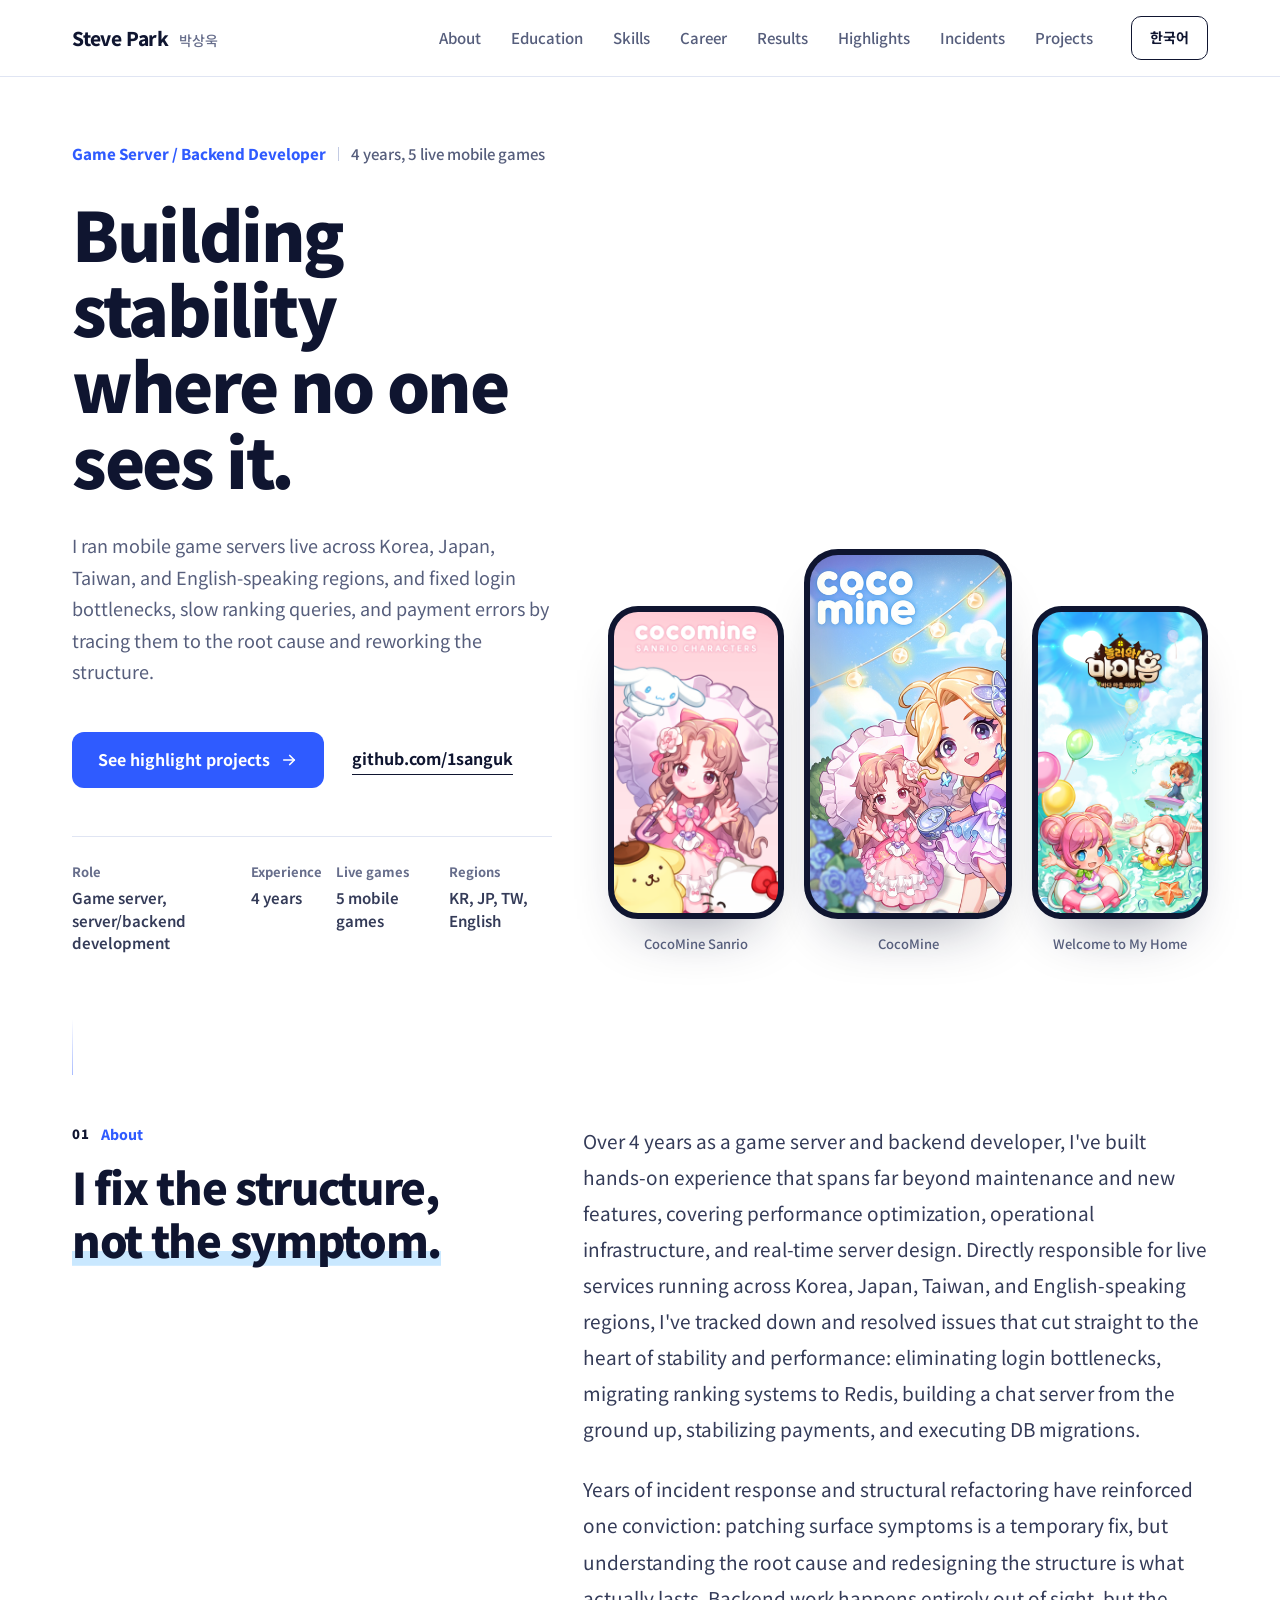
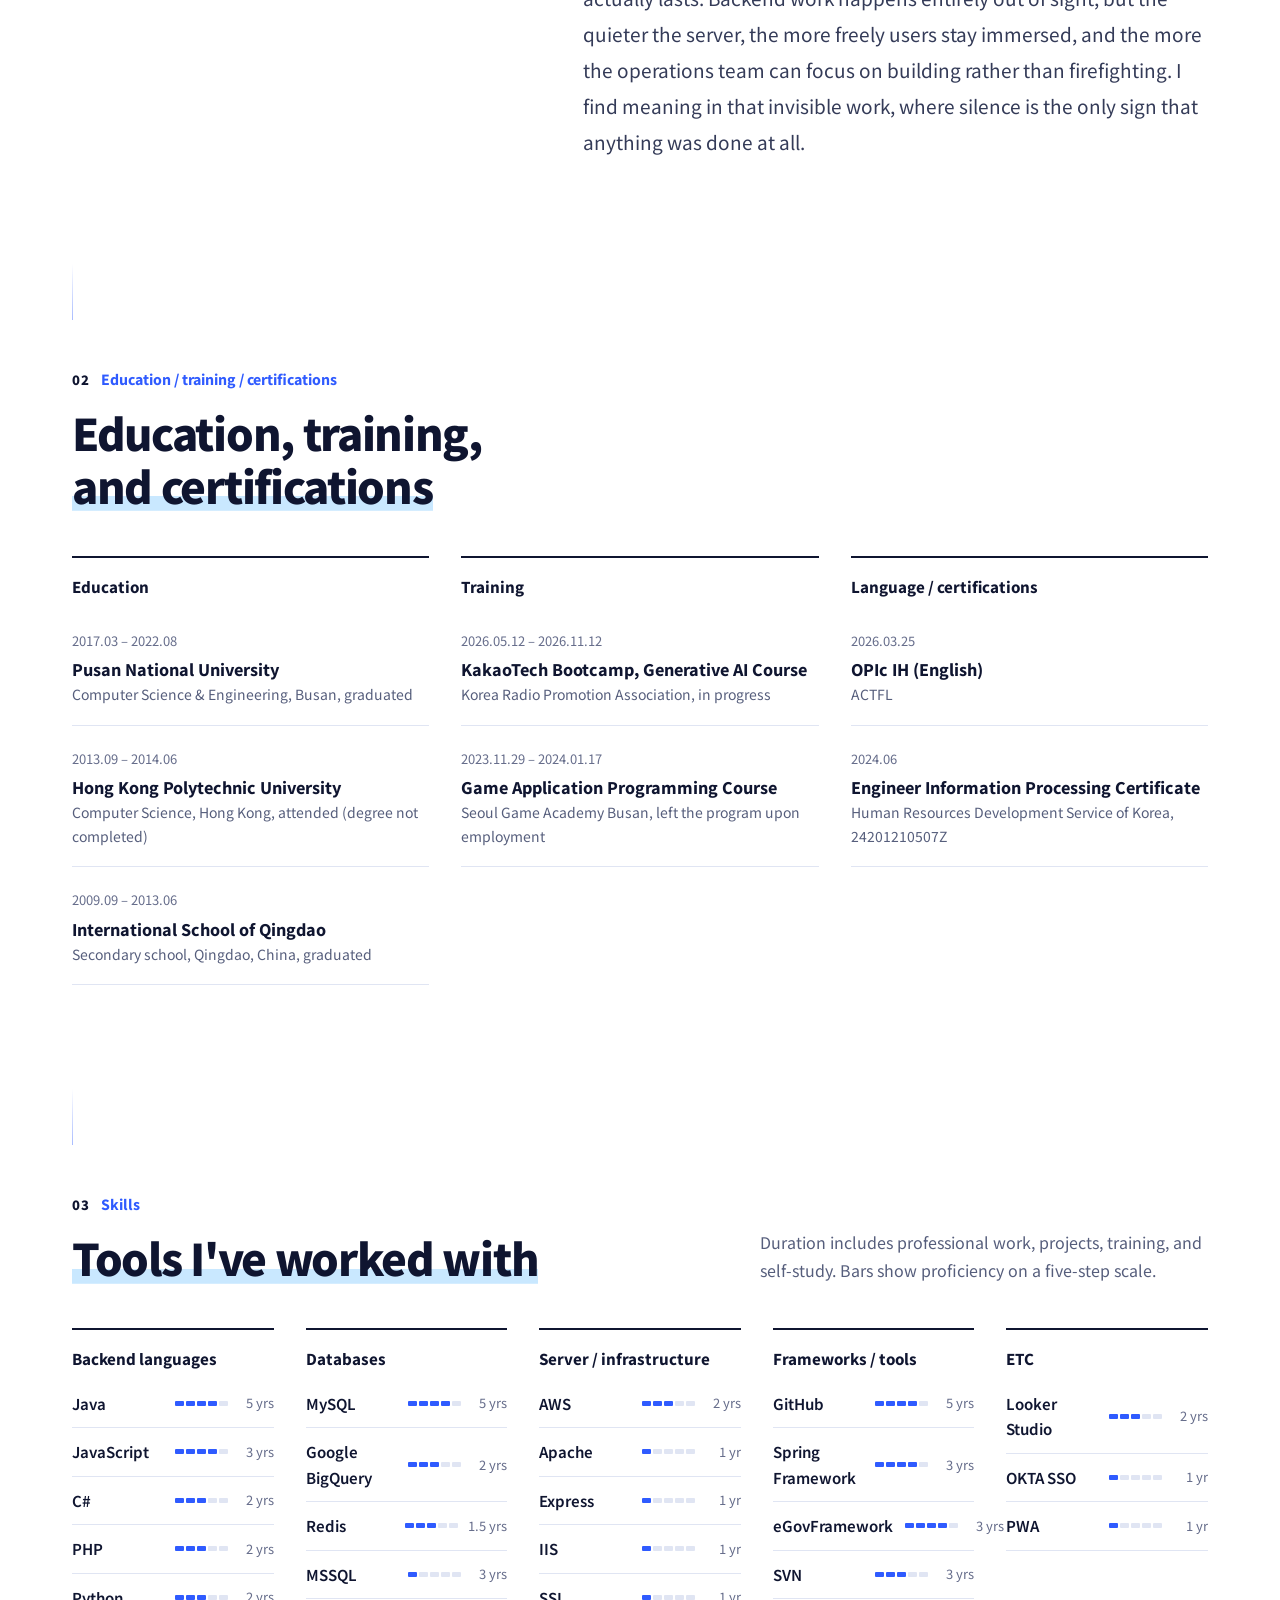
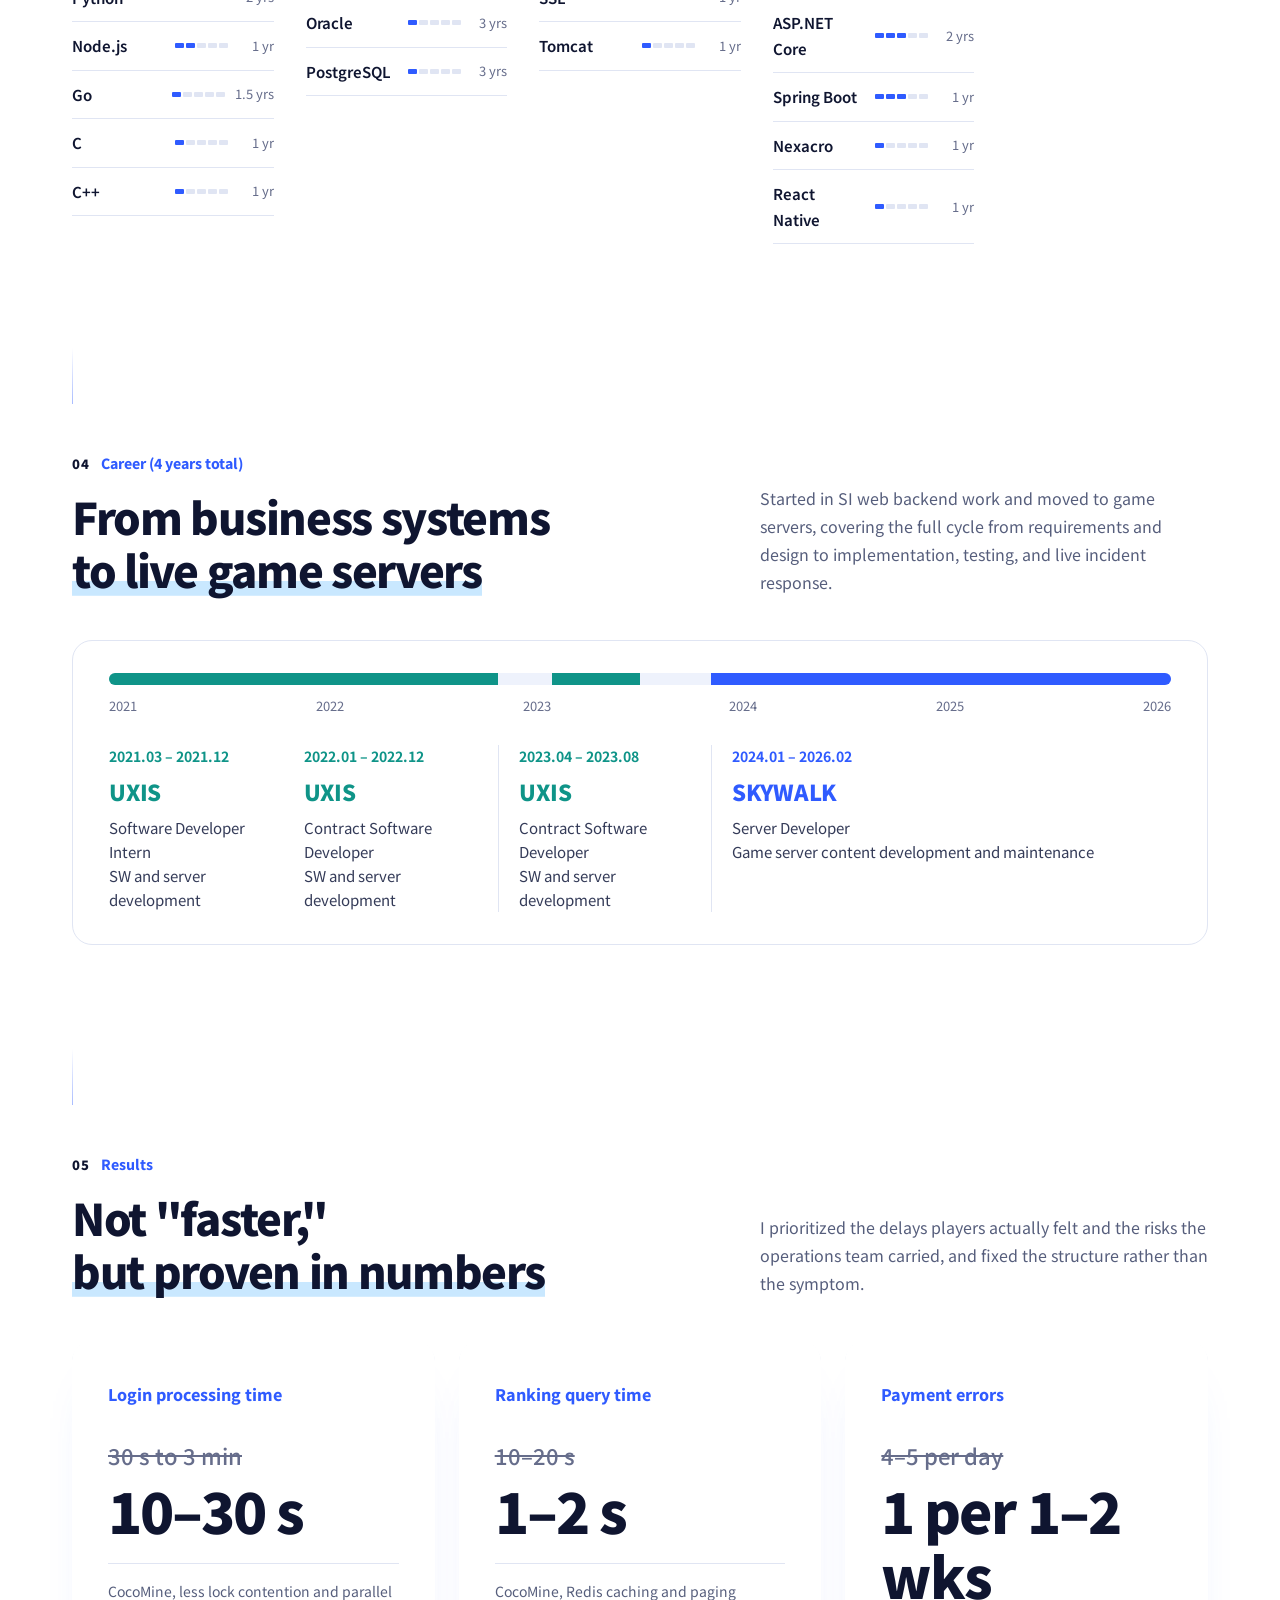
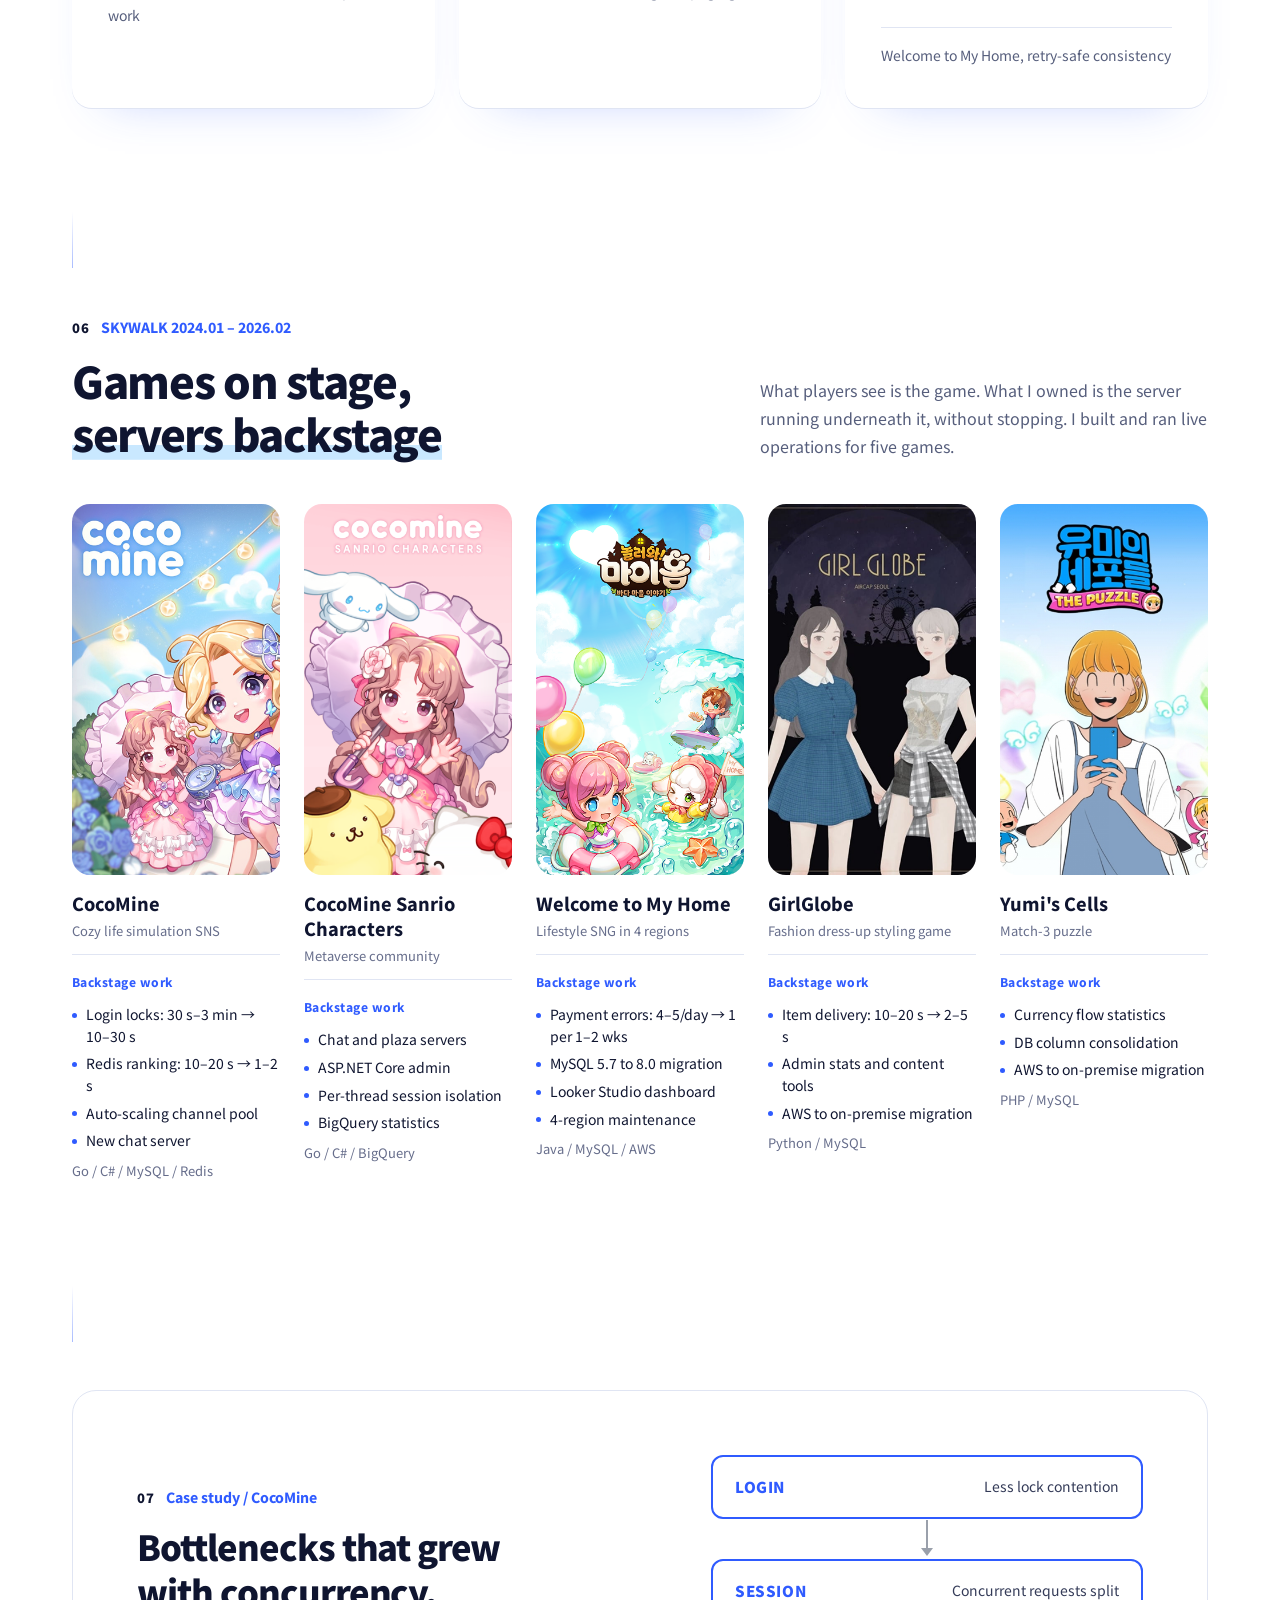
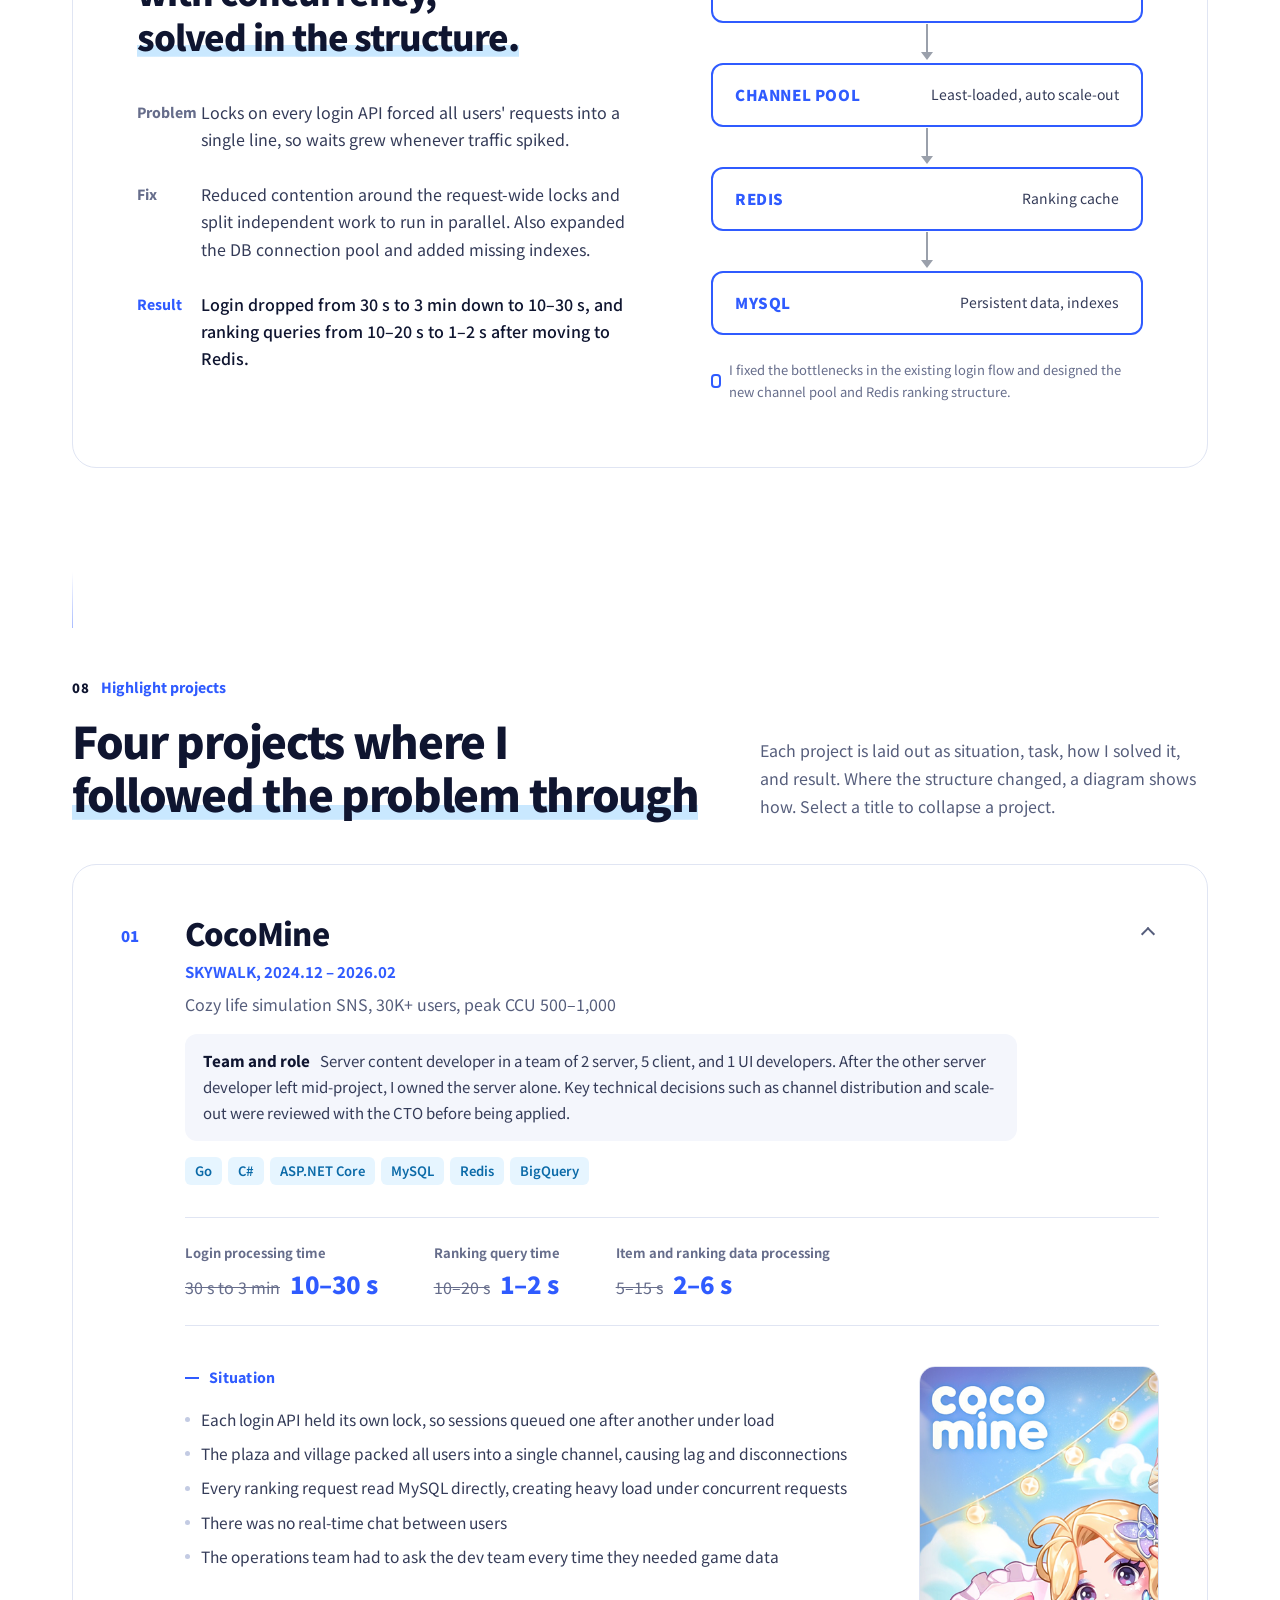
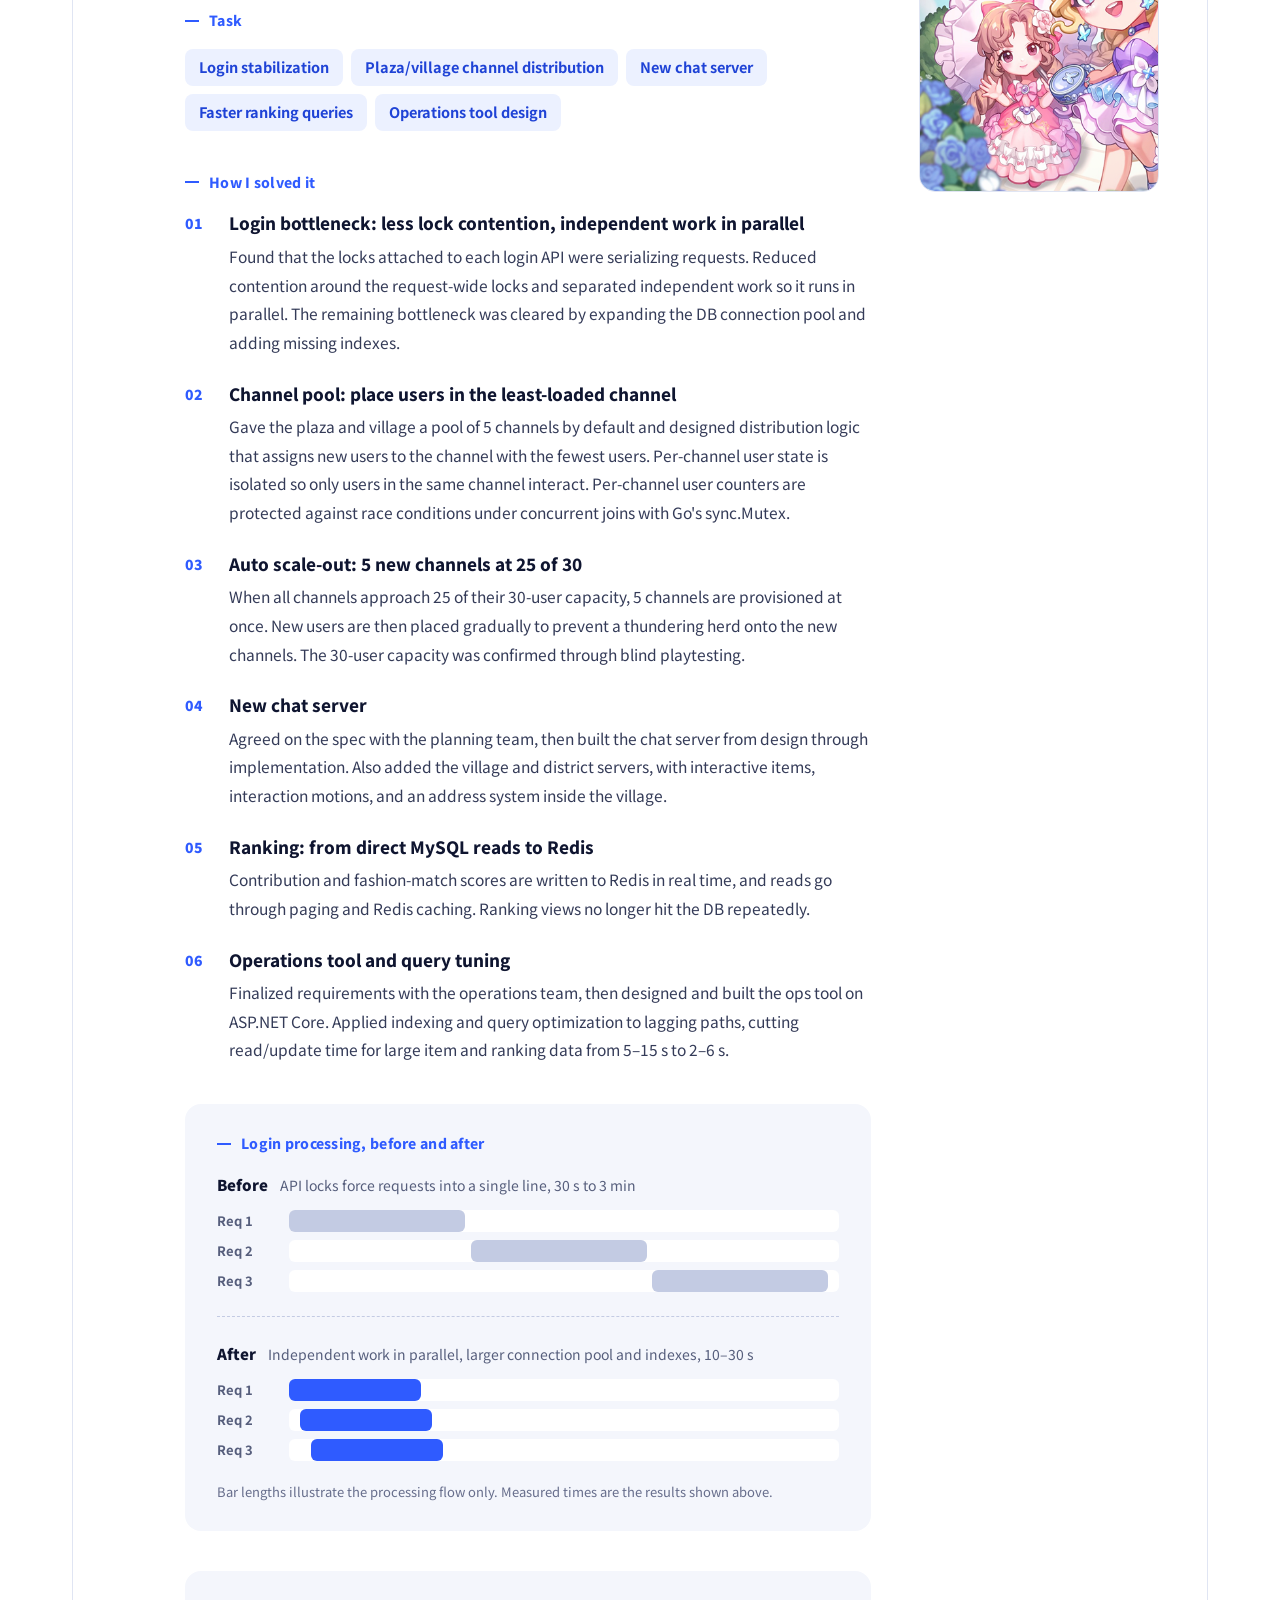
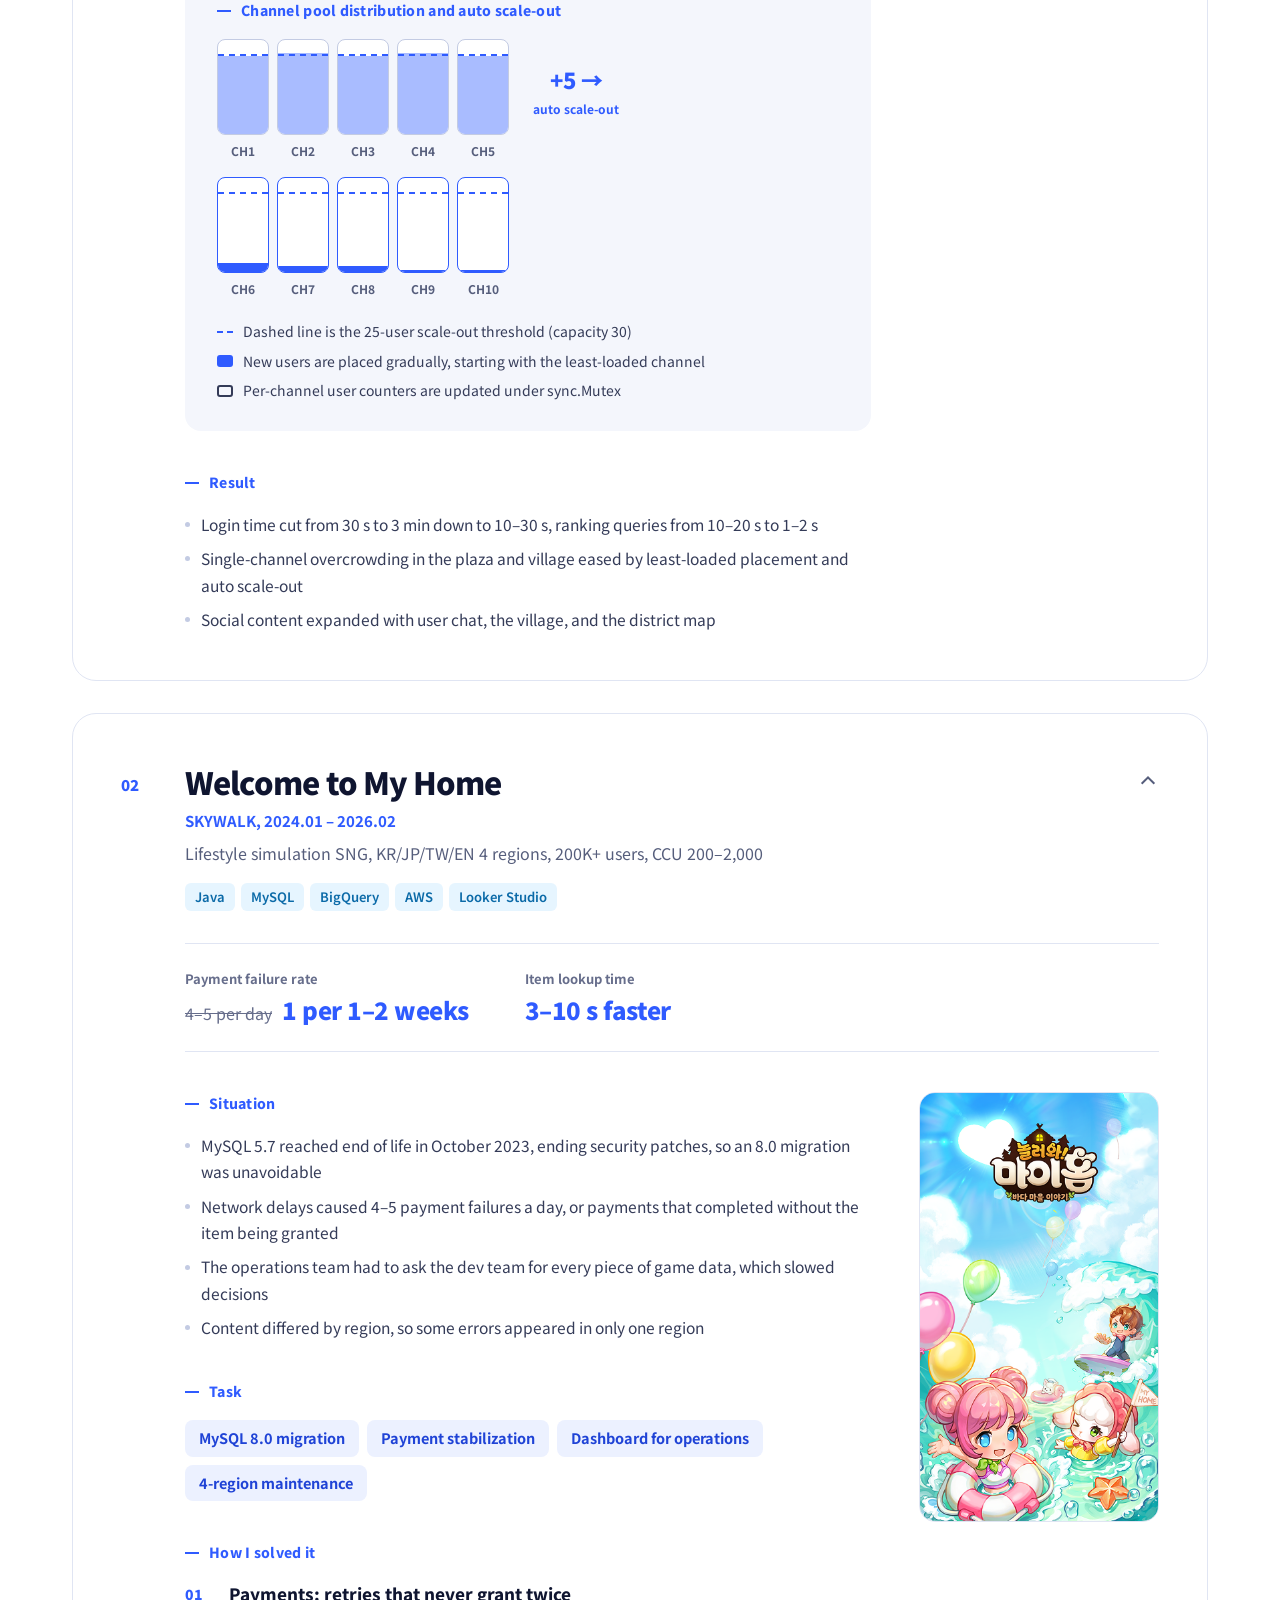
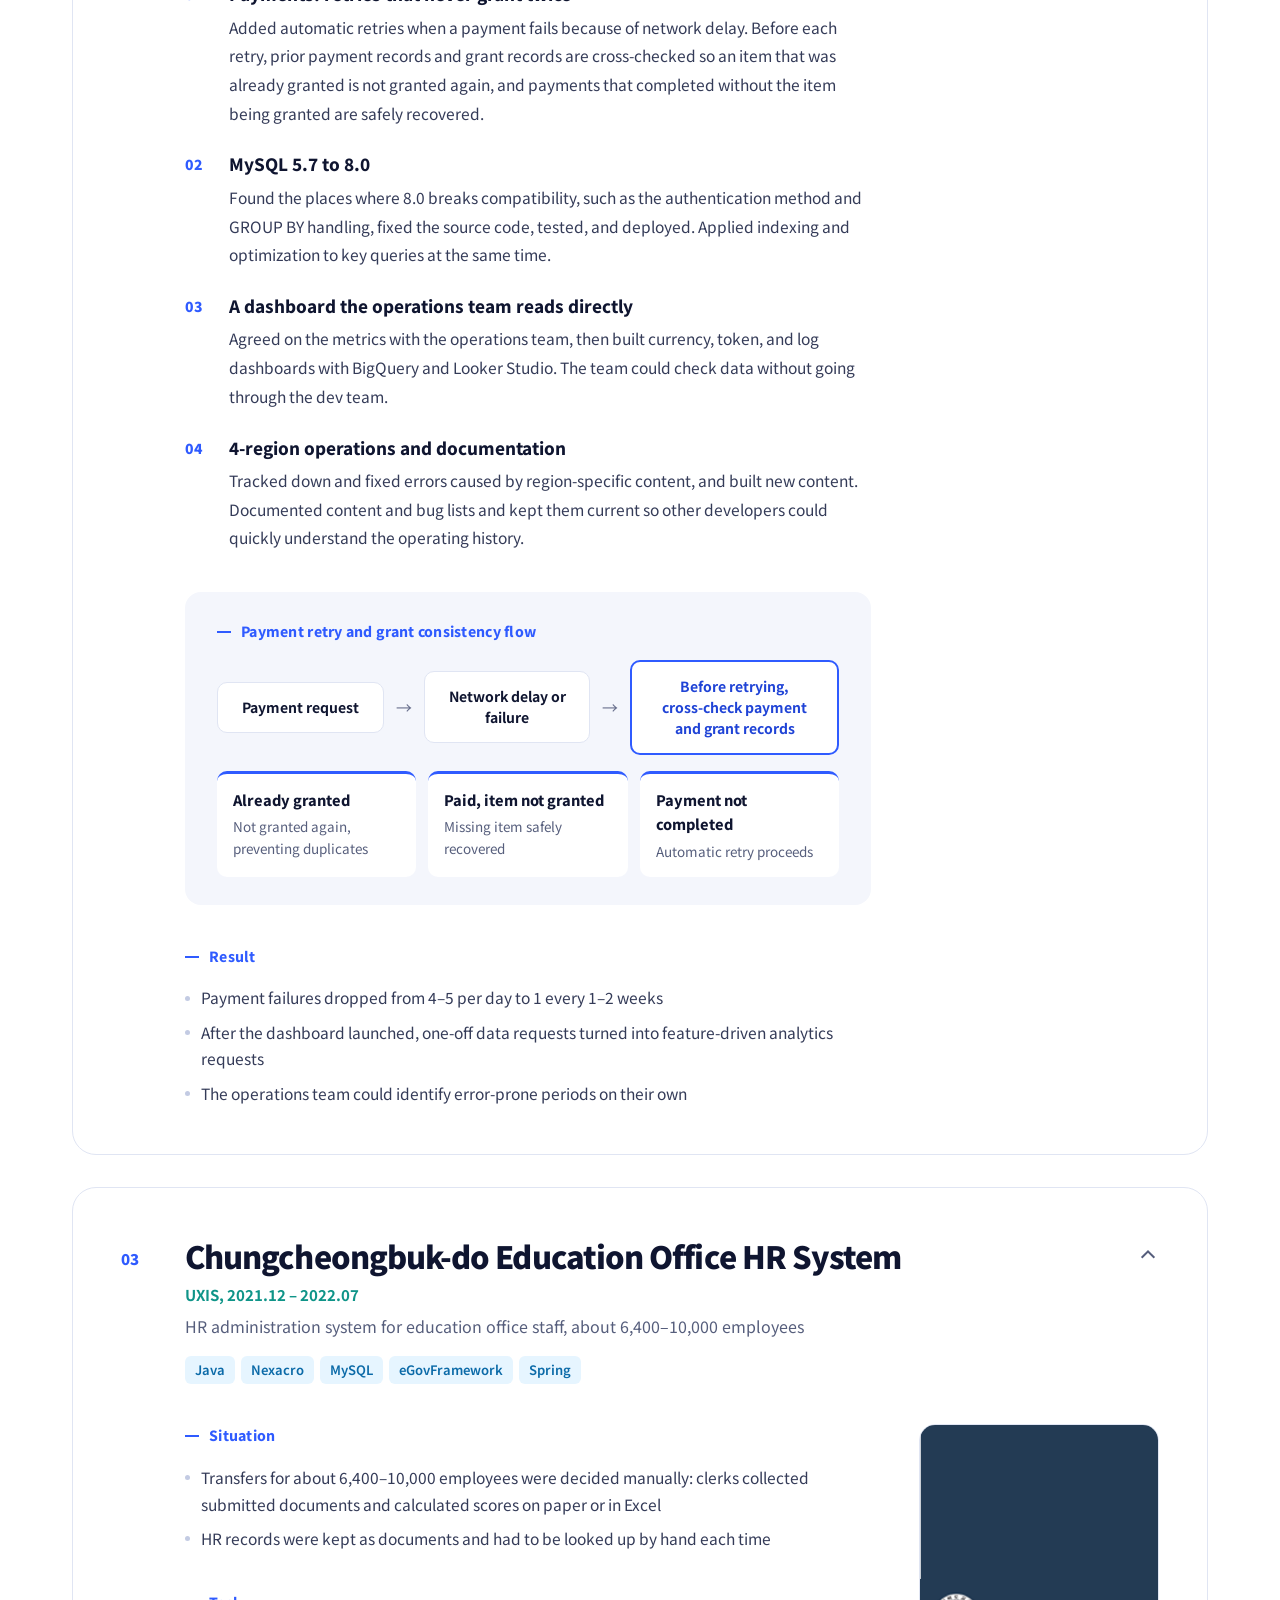
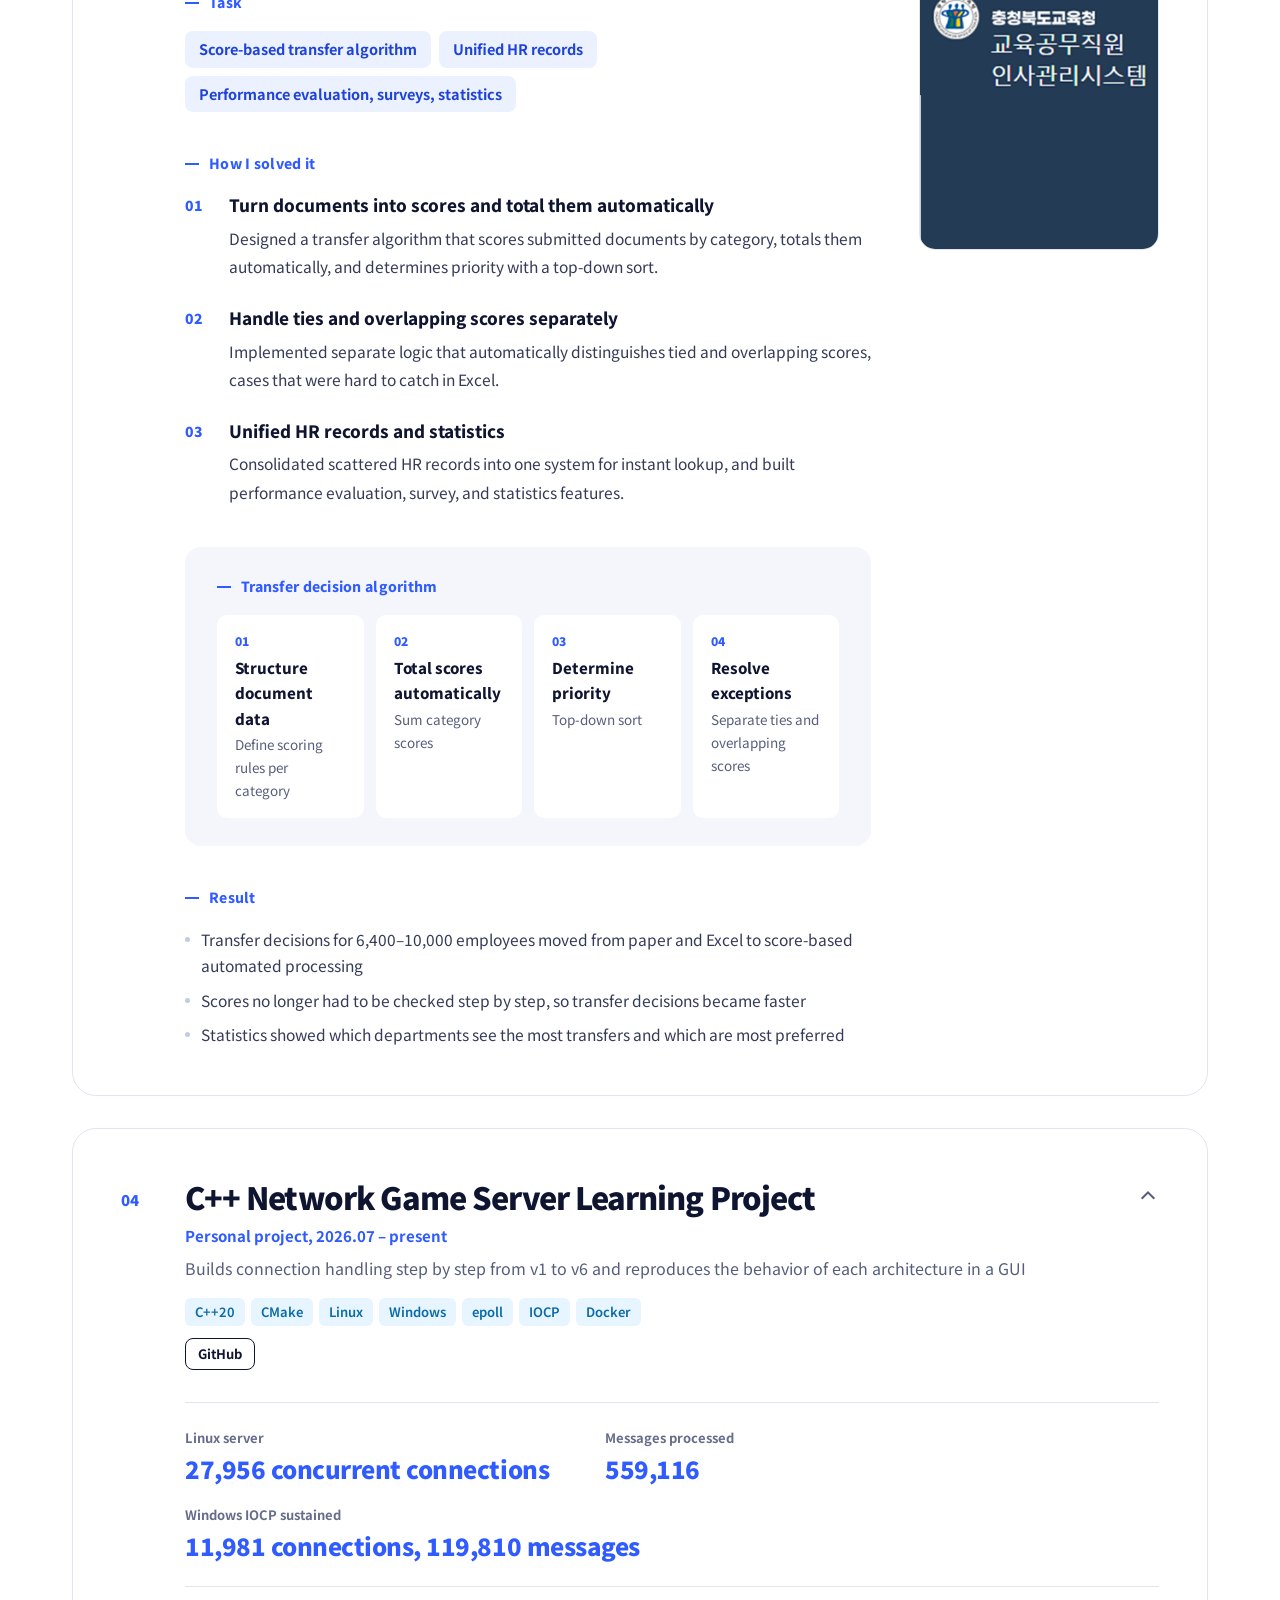
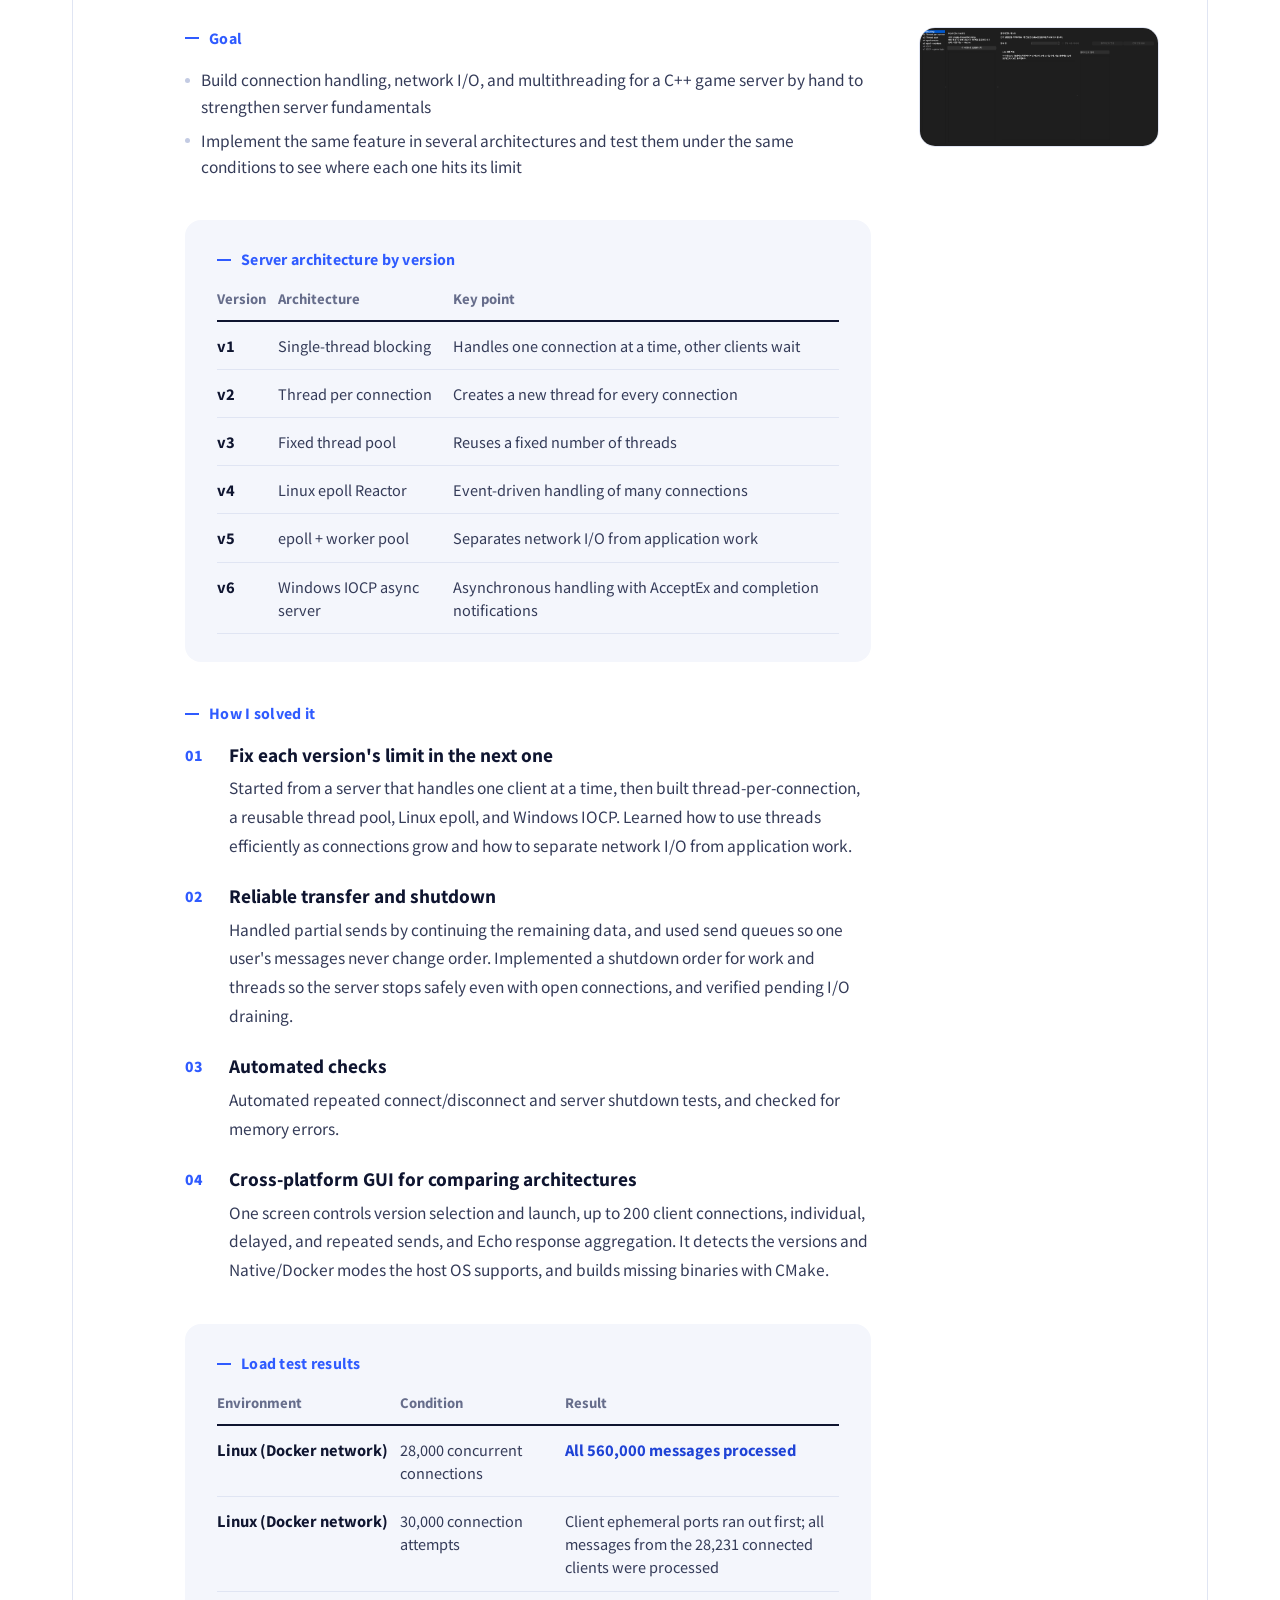
==== commit b1b2ca10: "이미지 변경" ====
--- a/index_eng.html
+++ b/index_eng.html
@@ -6,7 +6,7 @@
 <title>Steve Park | Game Server / Backend Developer Portfolio</title>
 <meta name="description" content="Portfolio of Steve Park (Park Sang Ouk), a game server and backend developer who built and ran live servers for five mobile games.">
 <link rel="preconnect" href="https://fonts.googleapis.com">
-<link rel="stylesheet" href="style.css?v=20260930">
+<link rel="stylesheet" href="style.css?v=20261002e">
 <script>
   (() => {
     const storageKey = 'portfolio_analytics_opt_out';
@@ -53,13 +53,15 @@
       <li><a href="#introduce">About</a></li>
       <li><a href="#edu">Education</a></li>
       <li><a href="#skills">Skills</a></li>
+      <li><a href="#career">Career</a></li>
       <li><a href="#impact">Results</a></li>
       <li><a href="#highlights">Highlights</a></li>
-      <li><a href="#career">Career</a></li>
+      <li><a href="#incidents">Incidents</a></li>
       <li><a href="#career-detail">Projects</a></li>
     </ul>
     <a href="index.html" class="lang-switch" lang="ko">한국어</a>
   </div>
+  <div class="scroll-progress" aria-hidden="true"><i></i></div>
 </nav>
 
 <header class="hero" id="top">
@@ -71,7 +73,7 @@
         <span>4 years, 5 live mobile games</span>
       </div>
       <h1>Building stability<br>where no one<br>sees it.</h1>
-      <p class="hero-intro">I ran mobile game servers live across Korea, Japan, Taiwan, and English-speaking regions, and fixed login bottlenecks, slow ranking queries, and payment errors by redesigning their structure.</p>
+      <p class="hero-intro">I ran mobile game servers live across Korea, Japan, Taiwan, and English-speaking regions, and fixed login bottlenecks, slow ranking queries, and payment errors by tracing them to the root cause and reworking the structure.</p>
       <div class="hero-actions">
         <a href="#highlights" class="btn-primary">See highlight projects<svg viewBox="0 0 24 24" fill="none" stroke="currentColor" stroke-width="2.2" stroke-linecap="round" stroke-linejoin="round" aria-hidden="true"><path d="M5 12h14"/><path d="M13 6l6 6-6 6"/></svg></a>
         <a href="https://github.com/1sanguk" target="_blank" rel="noopener" class="text-link">github.com/1sanguk</a>
@@ -119,7 +121,7 @@
     <div class="section-head">
       <div>
         <div class="section-label">Education / training / certifications</div>
-        <h2 class="section-title">Where I learned,<br>and what I proved</h2>
+        <h2 class="section-title">Education, training,<br>and certifications</h2>
       </div>
     </div>
     <div class="edu-grid">
@@ -204,6 +206,44 @@
   </div>
 </section>
 
+<section class="section reveal" id="career">
+  <div class="wrap">
+    <div class="section-head">
+      <div>
+        <div class="section-label">Career (4 years total)</div>
+        <h2 class="section-title">From business systems<br>to live game servers</h2>
+      </div>
+      <p class="section-desc">Started in SI web backend work and moved to game servers, covering the full cycle from requirements and design to implementation, testing, and live incident response.</p>
+    </div>
+
+    <div class="career-timeline">
+      <div class="career-timeline-bar">
+        <div class="tl-seg uxis" style="width:16.67%" title="UXIS, Software Developer Intern (2021.03–2021.12)"></div>
+        <div class="tl-seg uxis" style="width:20%" title="UXIS, Contract Software Developer (2022.01–2022.12)"></div>
+        <div class="tl-seg gap" style="width:5%" title="Gap (2023.01–2023.03)"></div>
+        <div class="tl-seg uxis" style="width:8.33%" title="UXIS, Contract Software Developer (2023.04–2023.08)"></div>
+        <div class="tl-seg gap" style="width:6.67%" title="Gap (2023.09–2023.12)"></div>
+        <div class="tl-seg skywalk" style="width:43.33%" title="SKYWALK, Server Developer (2024.01–2026.02)"></div>
+      </div>
+      <div class="career-timeline-years">
+        <span>2021</span><span>2022</span><span>2023</span><span>2024</span><span>2025</span><span>2026</span>
+      </div>
+      <div class="career-cols">
+        <div class="career-col is-uxis is-split" style="--w:36.67%">
+          <div class="cc-entry"><span class="period">2021.03 – 2021.12</span><b>UXIS</b><span class="sub">Software Developer Intern<br>SW and server development</span></div>
+          <div class="cc-entry"><span class="period">2022.01 – 2022.12</span><b>UXIS</b><span class="sub">Contract Software Developer<br>SW and server development</span></div>
+        </div>
+        <div class="career-col is-uxis" style="--w:20%">
+          <div class="cc-entry"><span class="period">2023.04 – 2023.08</span><b>UXIS</b><span class="sub">Contract Software Developer<br>SW and server development</span></div>
+        </div>
+        <div class="career-col is-skywalk" style="--w:43.33%">
+          <div class="cc-entry"><span class="period">2024.01 – 2026.02</span><b>SKYWALK</b><span class="sub">Server Developer<br>Game server content development and maintenance</span></div>
+        </div>
+      </div>
+    </div>
+  </div>
+</section>
+
 <section class="section impact reveal" id="impact">
   <div class="wrap">
     <div class="section-head">
@@ -320,7 +360,7 @@
           <li class="is-changed"><b>REDIS</b><span>Ranking cache</span></li>
           <li class="is-changed"><b>MYSQL</b><span>Persistent data, indexes</span></li>
         </ol>
-        <p class="flow-legend"><i aria-hidden="true"></i>I designed and reworked every stage, from login to the database.</p>
+        <p class="flow-legend"><i aria-hidden="true"></i>I fixed the bottlenecks in the existing login flow and designed the new channel pool and Redis ranking structure.</p>
       </div>
     </div>
   </div>
@@ -332,264 +372,373 @@
       <div>
         <div class="section-label">Highlight projects</div>
         <h2 class="section-title">Four projects where I<br>followed the problem through</h2>
-        <p class="section-hint">Select a card to open its situation, task, action, and result.</p>
-      </div>
-      <div class="star-legend">
-        <span><b>S</b>Situation</span>
-        <span><b>T</b>Task</span>
-        <span><b>A</b>Action</span>
-        <span><b>R</b>Result</span>
-      </div>
-    </div>
-
-    <article class="highlight-card collapsed">
-      <div class="highlight-head" tabindex="0" data-toggle>
-        <h3 class="company">CocoMine</h3>
-        <span class="period">SKYWALK, 2024.12 – 2026.02</span>
-        <span class="highlight-chevron chev" aria-hidden="true"></span>
-      </div>
-      <p class="proj-genre">Cozy life simulation SNS, 30K+ users, peak CCU 500–1,000</p>
-      <div class="tags"><span>Go</span><span>C#</span><span>ASP.NET Core</span><span>MySQL</span><span>Redis</span><span>BigQuery</span></div>
-
-      <div class="highlight-collapsible"><div class="highlight-collapsible-inner">
-      <div class="star-grid">
-        <div class="star-row">
-          <span class="star-label">S</span>
-          <ul class="duty">
-            <li>Each login API held an individual lock, causing sessions to queue sequentially under load</li>
-            <li>The plaza and village had all users packed into a single channel, causing lag and disconnections</li>
-            <li>Ranking queries hit MySQL directly every time, creating high load under concurrent requests</li>
-            <li>No real-time chat feature existed between users</li>
-            <li>The operations team had to request game data from the dev team every time they needed it</li>
-          </ul>
-        </div>
-        <div class="star-row">
-          <span class="star-label">T</span>
-          <ul class="duty">
-            <li>Login stabilization</li>
-            <li>Plaza/village channel distribution</li>
-            <li>New chat server development</li>
-            <li>Ranking query performance improvement</li>
-            <li>Operations tool design</li>
-          </ul>
-        </div>
-        <div class="star-row">
-          <span class="star-label">A</span>
-          <ul class="duty">
-            <li>Found that locks attached to each login API were serializing requests. Reduced contention around the request-wide locks, separated independent work for parallel execution, expanded the DB connection pool, and added missing indexes.</li>
-            <li>Designed a channel distribution system for the plaza and village: a pool of channels (5 by default) where new users are assigned to the least-loaded channel, with per-channel user state isolated so only users in the same channel interact. Protected the per-channel user counters against race conditions under concurrent joins using Go's sync.Mutex.</li>
-            <li>Implemented auto scale-out logic that provisions 5 new channels when all channels approach capacity (25 of 30), with gradual, distributed user placement to prevent a thundering herd onto the new channels. The 30-user capacity was validated through blind testing.</li>
-            <li>To add real-time chat that the game lacked, coordinated specs with the planning team and built a new chat server from design through implementation.</li>
-            <li>Replaced the design that queried MySQL on every ranking request with real-time Redis updates for contribution and fashion-match scores, plus paging and Redis caching to reduce repeated read load.</li>
-            <li>Discussed requirements directly with the operations team to finalize the feature scope, then designed and built the ops tool on ASP.NET Core.</li>
-          </ul>
-        </div>
-        <div class="star-row star-result">
-          <span class="star-label">R</span>
-          <div>
-            <div class="stat-pairs">
-              <div class="stat-pair"><span class="stat-name">Login processing time</span><span class="stat-value"><s>30 s to 3 min</s><strong>10–30 s</strong></span></div>
-              <div class="stat-pair"><span class="stat-name">Ranking query time</span><span class="stat-value"><s>10–20 s</s><strong>1–2 s</strong></span></div>
+      </div>
+      <p class="section-desc">Each project is laid out as situation, task, how I solved it, and result. Where the structure changed, a diagram shows how. Select a title to collapse a project.</p>
+    </div>
+
+    <article class="deep" id="deep-cocomine">
+      <header class="deep-head" tabindex="0" data-toggle>
+        <span class="deep-num">01</span>
+        <div>
+          <h3 class="deep-title">CocoMine</h3>
+          <p class="deep-meta">SKYWALK, 2024.12 – 2026.02</p>
+          <p class="deep-context">Cozy life simulation SNS, 30K+ users, peak CCU 500–1,000</p>
+          <p class="deep-team"><b>Team and role</b>Server content developer in a team of 2 server, 5 client, and 1 UI developers. After the other server developer left mid-project, I owned the server alone. Key technical decisions such as channel distribution and scale-out were reviewed with the CTO before being applied.</p>
+          <div class="tags"><span>Go</span><span>C#</span><span>ASP.NET Core</span><span>MySQL</span><span>Redis</span><span>BigQuery</span></div>
+        </div>
+        <span class="deep-chevron chev" aria-hidden="true"></span>
+      </header>
+      <div class="deep-kpis">
+        <div class="stat-pair"><span class="stat-name">Login processing time</span><span class="stat-value"><s>30 s to 3 min</s><strong>10–30 s</strong></span></div>
+        <div class="stat-pair"><span class="stat-name">Ranking query time</span><span class="stat-value"><s>10–20 s</s><strong>1–2 s</strong></span></div>
+        <div class="stat-pair"><span class="stat-name">Item and ranking data processing</span><span class="stat-value"><s>5–15 s</s><strong>2–6 s</strong></span></div>
+      </div>
+      <div class="deep-grid">
+        <div class="deep-main">
+          <section class="deep-block">
+            <h4>Situation</h4>
+            <ul class="duty">
+              <li>Each login API held its own lock, so sessions queued one after another under load</li>
+              <li>The plaza and village packed all users into a single channel, causing lag and disconnections</li>
+              <li>Every ranking request read MySQL directly, creating heavy load under concurrent requests</li>
+              <li>There was no real-time chat between users</li>
+              <li>The operations team had to ask the dev team every time they needed game data</li>
+            </ul>
+          </section>
+          <section class="deep-block">
+            <h4>Task</h4>
+            <ul class="chips"><li>Login stabilization</li><li>Plaza/village channel distribution</li><li>New chat server</li><li>Faster ranking queries</li><li>Operations tool design</li></ul>
+          </section>
+          <section class="deep-block">
+            <h4>How I solved it</h4>
+            <ol class="steps">
+              <li><b>Login bottleneck: less lock contention, independent work in parallel</b><p>Found that the locks attached to each login API were serializing requests. Reduced contention around the request-wide locks and separated independent work so it runs in parallel. The remaining bottleneck was cleared by expanding the DB connection pool and adding missing indexes.</p></li>
+              <li><b>Channel pool: place users in the least-loaded channel</b><p>Gave the plaza and village a pool of 5 channels by default and designed distribution logic that assigns new users to the channel with the fewest users. Per-channel user state is isolated so only users in the same channel interact. Per-channel user counters are protected against race conditions under concurrent joins with Go's sync.Mutex.</p></li>
+              <li><b>Auto scale-out: 5 new channels at 25 of 30</b><p>When all channels approach 25 of their 30-user capacity, 5 channels are provisioned at once. New users are then placed gradually to prevent a thundering herd onto the new channels. The 30-user capacity was confirmed through blind playtesting.</p></li>
+              <li><b>New chat server</b><p>Agreed on the spec with the planning team, then built the chat server from design through implementation. Also added the village and district servers, with interactive items, interaction motions, and an address system inside the village.</p></li>
+              <li><b>Ranking: from direct MySQL reads to Redis</b><p>Contribution and fashion-match scores are written to Redis in real time, and reads go through paging and Redis caching. Ranking views no longer hit the DB repeatedly.</p></li>
+              <li><b>Operations tool and query tuning</b><p>Finalized requirements with the operations team, then designed and built the ops tool on ASP.NET Core. Applied indexing and query optimization to lagging paths, cutting read/update time for large item and ranking data from 5–15 s to 2–6 s.</p></li>
+            </ol>
+          </section>
+
+          <figure class="diagram">
+            <figcaption>Login processing, before and after</figcaption>
+            <div class="gantt-group">
+              <div class="gantt-head"><b>Before</b><span>API locks force requests into a single line, 30 s to 3 min</span></div>
+              <div class="gantt">
+                <span class="lbl">Req 1</span><div class="track"><i class="bar" style="left:0;width:32%"></i></div>
+                <span class="lbl">Req 2</span><div class="track"><i class="bar" style="left:33%;width:32%"></i></div>
+                <span class="lbl">Req 3</span><div class="track"><i class="bar" style="left:66%;width:32%"></i></div>
+              </div>
             </div>
+            <div class="gantt-group after">
+              <div class="gantt-head"><b>After</b><span>Independent work in parallel, larger connection pool and indexes, 10–30 s</span></div>
+              <div class="gantt">
+                <span class="lbl">Req 1</span><div class="track"><i class="bar" style="left:0;width:24%"></i></div>
+                <span class="lbl">Req 2</span><div class="track"><i class="bar" style="left:2%;width:24%"></i></div>
+                <span class="lbl">Req 3</span><div class="track"><i class="bar" style="left:4%;width:24%"></i></div>
+              </div>
+            </div>
+            <p class="note">Bar lengths illustrate the processing flow only. Measured times are the results shown above.</p>
+          </figure>
+
+          <figure class="diagram">
+            <figcaption>Channel pool distribution and auto scale-out</figcaption>
+            <div class="channels">
+              <div class="ch-group">
+                <div class="ch"><div class="tank"><i class="fill" style="height:83%"></i></div><span>CH1</span></div>
+                <div class="ch"><div class="tank"><i class="fill" style="height:86%"></i></div><span>CH2</span></div>
+                <div class="ch"><div class="tank"><i class="fill" style="height:83%"></i></div><span>CH3</span></div>
+                <div class="ch"><div class="tank"><i class="fill" style="height:86%"></i></div><span>CH4</span></div>
+                <div class="ch"><div class="tank"><i class="fill" style="height:83%"></i></div><span>CH5</span></div>
+              </div>
+              <div class="ch-arrow"><b>+5</b><span>auto scale-out</span></div>
+              <div class="ch-group">
+                <div class="ch new"><div class="tank"><i class="fill" style="height:10%"></i></div><span>CH6</span></div>
+                <div class="ch new"><div class="tank"><i class="fill" style="height:7%"></i></div><span>CH7</span></div>
+                <div class="ch new"><div class="tank"><i class="fill" style="height:7%"></i></div><span>CH8</span></div>
+                <div class="ch new"><div class="tank"><i class="fill" style="height:3%"></i></div><span>CH9</span></div>
+                <div class="ch new"><div class="tank"><i class="fill" style="height:3%"></i></div><span>CH10</span></div>
+              </div>
+            </div>
+            <ul class="legend-list">
+              <li><i class="lg-line"></i>Dashed line is the 25-user scale-out threshold (capacity 30)</li>
+              <li><i class="lg-box"></i>New users are placed gradually, starting with the least-loaded channel</li>
+              <li><i class="lg-lock"></i>Per-channel user counters are updated under sync.Mutex</li>
+            </ul>
+          </figure>
+
+          <section class="deep-block">
+            <h4>Result</h4>
             <ul class="duty">
-              <li>Reduced plaza and village lag caused by single-channel overcrowding through least-loaded channel placement and automatic channel expansion.</li>
-            </ul>
-          </div>
-        </div>
-      </div>
-      </div></div>
+              <li>Login time cut from 30 s to 3 min down to 10–30 s, ranking queries from 10–20 s to 1–2 s</li>
+              <li>Single-channel overcrowding in the plaza and village eased by least-loaded placement and auto scale-out</li>
+              <li>Social content expanded with user chat, the village, and the district map</li>
+            </ul>
+          </section>
+        </div>
+        <aside class="deep-side"><img src="images/코코마인.png" alt="CocoMine game screen" loading="lazy"></aside>
+      </div>
     </article>
 
-    <article class="highlight-card collapsed">
-      <div class="highlight-head" tabindex="0" data-toggle>
-        <h3 class="company">Welcome to My Home</h3>
-        <span class="period">SKYWALK, 2024.01 – 2026.02</span>
-        <span class="highlight-chevron chev" aria-hidden="true"></span>
-      </div>
-      <p class="proj-genre">Lifestyle simulation SNG, KR/JP/TW/EN 4 regions, 200K+ users, CCU 200–2,000</p>
-      <div class="tags"><span>Java</span><span>MySQL</span><span>BigQuery</span><span>AWS</span><span>Looker Studio</span></div>
-
-      <div class="highlight-collapsible"><div class="highlight-collapsible-inner">
-      <div class="star-grid">
-        <div class="star-row">
-          <span class="star-label">S</span>
-          <ul class="duty">
-            <li>MySQL 5.7 reached end of life in October 2023, ending security patch support, so an 8.0 migration was unavoidable</li>
-            <li>Payments were failing 4–5 times per day due to network delays, or completing with items never delivered</li>
-            <li>The operations team had to request game data from the dev team every time, slowing decision-making</li>
-          </ul>
-        </div>
-        <div class="star-row">
-          <span class="star-label">T</span>
-          <ul class="duty">
-            <li>MySQL 8.0 migration</li>
-            <li>Payment stabilization</li>
-            <li>Data visualization dashboard for the operations team</li>
-          </ul>
-        </div>
-        <div class="star-row">
-          <span class="star-label">A</span>
-          <ul class="duty">
-            <li>Handled MySQL 5.7 to 8.0 compatibility and applied indexing and optimization to key queries including item lookups.</li>
-            <li>Added automatic retries for delayed payment responses. Before each retry, cross-checked prior payment and grant records to prevent duplicate item delivery and safely recover transactions where payment succeeded but the item was not granted.</li>
-            <li>Discussed the required metrics directly with the operations team, then built a BigQuery and Looker Studio dashboard for currency and token statistics so the team could access data independently.</li>
-          </ul>
-        </div>
-        <div class="star-row star-result">
-          <span class="star-label">R</span>
-          <div>
-            <div class="stat-pairs">
-              <div class="stat-pair"><span class="stat-name">Item lookup time</span><span class="stat-value"><strong>3–10 s faster</strong></span></div>
-              <div class="stat-pair"><span class="stat-name">Payment failure rate</span><span class="stat-value"><s>4–5 per day</s><strong>1 per 1–2 weeks</strong></span></div>
+    <article class="deep" id="deep-myhome">
+      <header class="deep-head" tabindex="0" data-toggle>
+        <span class="deep-num">02</span>
+        <div>
+          <h3 class="deep-title">Welcome to My Home</h3>
+          <p class="deep-meta">SKYWALK, 2024.01 – 2026.02</p>
+          <p class="deep-context">Lifestyle simulation SNG, KR/JP/TW/EN 4 regions, 200K+ users, CCU 200–2,000</p>
+          <div class="tags"><span>Java</span><span>MySQL</span><span>BigQuery</span><span>AWS</span><span>Looker Studio</span></div>
+        </div>
+        <span class="deep-chevron chev" aria-hidden="true"></span>
+      </header>
+      <div class="deep-kpis">
+        <div class="stat-pair"><span class="stat-name">Payment failure rate</span><span class="stat-value"><s>4–5 per day</s><strong>1 per 1–2 weeks</strong></span></div>
+        <div class="stat-pair"><span class="stat-name">Item lookup time</span><span class="stat-value"><strong>3–10 s faster</strong></span></div>
+      </div>
+      <div class="deep-grid">
+        <div class="deep-main">
+          <section class="deep-block">
+            <h4>Situation</h4>
+            <ul class="duty">
+              <li>MySQL 5.7 reached end of life in October 2023, ending security patches, so an 8.0 migration was unavoidable</li>
+              <li>Network delays caused 4–5 payment failures a day, or payments that completed without the item being granted</li>
+              <li>The operations team had to ask the dev team for every piece of game data, which slowed decisions</li>
+              <li>Content differed by region, so some errors appeared in only one region</li>
+            </ul>
+          </section>
+          <section class="deep-block">
+            <h4>Task</h4>
+            <ul class="chips"><li>MySQL 8.0 migration</li><li>Payment stabilization</li><li>Dashboard for operations</li><li>4-region maintenance</li></ul>
+          </section>
+          <section class="deep-block">
+            <h4>How I solved it</h4>
+            <ol class="steps">
+              <li><b>Payments: retries that never grant twice</b><p>Added automatic retries when a payment fails because of network delay. Before each retry, prior payment records and grant records are cross-checked so an item that was already granted is not granted again, and payments that completed without the item being granted are safely recovered.</p></li>
+              <li><b>MySQL 5.7 to 8.0</b><p>Found the places where 8.0 breaks compatibility, such as the authentication method and GROUP BY handling, fixed the source code, tested, and deployed. Applied indexing and optimization to key queries at the same time.</p></li>
+              <li><b>A dashboard the operations team reads directly</b><p>Agreed on the metrics with the operations team, then built currency, token, and log dashboards with BigQuery and Looker Studio. The team could check data without going through the dev team.</p></li>
+              <li><b>4-region operations and documentation</b><p>Tracked down and fixed errors caused by region-specific content, and built new content. Documented content and bug lists and kept them current so other developers could quickly understand the operating history.</p></li>
+            </ol>
+          </section>
+
+          <figure class="diagram">
+            <figcaption>Payment retry and grant consistency flow</figcaption>
+            <div class="pf-row">
+              <div class="pf-node">Payment request</div><span class="pf-arrow" aria-hidden="true">&#8594;</span>
+              <div class="pf-node">Network delay or failure</div><span class="pf-arrow" aria-hidden="true">&#8594;</span>
+              <div class="pf-node key">Before retrying,<br>cross-check payment and grant records</div>
             </div>
+            <div class="pf-branches">
+              <div class="pf-branch"><b>Already granted</b><span>Not granted again, preventing duplicates</span></div>
+              <div class="pf-branch"><b>Paid, item not granted</b><span>Missing item safely recovered</span></div>
+              <div class="pf-branch"><b>Payment not completed</b><span>Automatic retry proceeds</span></div>
+            </div>
+          </figure>
+
+          <section class="deep-block">
+            <h4>Result</h4>
             <ul class="duty">
-              <li>Operations team requests shifted from one-off data pulls to feature-driven analytics requests</li>
-              <li>The team could identify error-prone periods on their own</li>
-            </ul>
-          </div>
-        </div>
-      </div>
-      </div></div>
+              <li>Payment failures dropped from 4–5 per day to 1 every 1–2 weeks</li>
+              <li>After the dashboard launched, one-off data requests turned into feature-driven analytics requests</li>
+              <li>The operations team could identify error-prone periods on their own</li>
+            </ul>
+          </section>
+        </div>
+        <aside class="deep-side"><img src="images/놀러와마이홈.png" alt="Welcome to My Home game screen" loading="lazy"></aside>
+      </div>
     </article>
 
-    <article class="highlight-card collapsed">
-      <div class="highlight-head" tabindex="0" data-toggle>
-        <h3 class="company">Chungcheongbuk-do Education Office HR System</h3>
-        <span class="period">UXIS, 2021.12 – 2022.07</span>
-        <span class="highlight-chevron chev" aria-hidden="true"></span>
-      </div>
-      <p class="proj-genre">HR administration system for education office staff, about 6,400–10,000 employees</p>
-      <div class="tags"><span>Java</span><span>Nexacro</span><span>MySQL</span><span>eGovFramework</span><span>Spring</span></div>
-
-      <div class="highlight-collapsible"><div class="highlight-collapsible-inner">
-      <div class="star-grid">
-        <div class="star-row">
-          <span class="star-label">S</span>
-          <ul class="duty">
-            <li>Personnel transfers for about 6,400–10,000 education office employees were handled manually: clerks received submitted documents and calculated scores on paper or in Excel to make transfer decisions</li>
-          </ul>
-        </div>
-        <div class="star-row">
-          <span class="star-label">T</span>
-          <ul class="duty">
-            <li>Implementing the transfer scoring algorithm for automated matching</li>
-          </ul>
-        </div>
-        <div class="star-row">
-          <span class="star-label">A</span>
-          <ul class="duty">
-            <li>Designed a transfer algorithm that scores submitted documents by category and determines priority via top-down sorting.</li>
-            <li>Separately implemented tie-breaking logic for edge cases involving equal or overlapping scores, the most challenging part of the feature.</li>
-          </ul>
-        </div>
-        <div class="star-row star-result">
-          <span class="star-label">R</span>
-          <ul class="duty">
-            <li>Automated transfer decisions for 6,400–10,000 employees, replacing manual paper and Excel calculations with score-based algorithmic processing</li>
-          </ul>
-        </div>
-      </div>
-      </div></div>
+    <article class="deep" id="deep-chungbuk">
+      <header class="deep-head" tabindex="0" data-toggle>
+        <span class="deep-num">03</span>
+        <div>
+          <h3 class="deep-title">Chungcheongbuk-do Education Office HR System</h3>
+          <p class="deep-meta">UXIS, 2021.12 – 2022.07</p>
+          <p class="deep-context">HR administration system for education office staff, about 6,400–10,000 employees</p>
+          <div class="tags"><span>Java</span><span>Nexacro</span><span>MySQL</span><span>eGovFramework</span><span>Spring</span></div>
+        </div>
+        <span class="deep-chevron chev" aria-hidden="true"></span>
+      </header>
+      <div class="deep-grid">
+        <div class="deep-main">
+          <section class="deep-block">
+            <h4>Situation</h4>
+            <ul class="duty">
+              <li>Transfers for about 6,400–10,000 employees were decided manually: clerks collected submitted documents and calculated scores on paper or in Excel</li>
+              <li>HR records were kept as documents and had to be looked up by hand each time</li>
+            </ul>
+          </section>
+          <section class="deep-block">
+            <h4>Task</h4>
+            <ul class="chips"><li>Score-based transfer algorithm</li><li>Unified HR records</li><li>Performance evaluation, surveys, statistics</li></ul>
+          </section>
+          <section class="deep-block">
+            <h4>How I solved it</h4>
+            <ol class="steps">
+              <li><b>Turn documents into scores and total them automatically</b><p>Designed a transfer algorithm that scores submitted documents by category, totals them automatically, and determines priority with a top-down sort.</p></li>
+              <li><b>Handle ties and overlapping scores separately</b><p>Implemented separate logic that automatically distinguishes tied and overlapping scores, cases that were hard to catch in Excel.</p></li>
+              <li><b>Unified HR records and statistics</b><p>Consolidated scattered HR records into one system for instant lookup, and built performance evaluation, survey, and statistics features.</p></li>
+            </ol>
+          </section>
+
+          <figure class="diagram">
+            <figcaption>Transfer decision algorithm</figcaption>
+            <ol class="pipe">
+              <li><b>Structure document data</b><span>Define scoring rules per category</span></li>
+              <li><b>Total scores automatically</b><span>Sum category scores</span></li>
+              <li><b>Determine priority</b><span>Top-down sort</span></li>
+              <li><b>Resolve exceptions</b><span>Separate ties and overlapping scores</span></li>
+            </ol>
+          </figure>
+
+          <section class="deep-block">
+            <h4>Result</h4>
+            <ul class="duty">
+              <li>Transfer decisions for 6,400–10,000 employees moved from paper and Excel to score-based automated processing</li>
+              <li>Scores no longer had to be checked step by step, so transfer decisions became faster</li>
+              <li>Statistics showed which departments see the most transfers and which are most preferred</li>
+            </ul>
+          </section>
+        </div>
+        <aside class="deep-side"><img src="images/충청북도.png" alt="Chungcheongbuk-do Education Office HR system" loading="lazy"></aside>
+      </div>
     </article>
 
-    <article class="highlight-card collapsed">
-      <div class="highlight-head" tabindex="0" data-toggle>
-        <h3 class="company">C++ Network Game Server Learning Project</h3>
-        <span class="period">Personal project, 2026.07 – present</span>
-        <span class="highlight-chevron chev" aria-hidden="true"></span>
-      </div>
-      <p class="proj-genre">A network server lab that builds server architectures step by step and compares their behavior through a GUI</p>
-      <div class="tags"><span>C++20</span></div>
-
-      <div class="highlight-collapsible"><div class="highlight-collapsible-inner">
-      <div class="star-grid">
-        <div class="star-row">
-          <span class="star-label">S</span>
-          <ul class="duty">
-            <li>Needed a hands-on understanding of connection handling, network I/O, and multithreading in a C++ game server.</li>
-          </ul>
-        </div>
-        <div class="star-row">
-          <span class="star-label">T</span>
-          <ul class="duty">
-            <li>Build server versions progressively from a single-client server to multi-client, thread-pool, Linux epoll, and Windows IOCP implementations, then test them under the same conditions.</li>
-            <li>Create a GUI lab that reproduces and compares the behavior of each server architecture.</li>
-          </ul>
-        </div>
-        <div class="star-row">
-          <span class="star-label">A</span>
-          <ul class="duty">
-            <li>Implemented v1 through v6 to study thread reuse at higher connection counts and the separation of network I/O from application work.</li>
-            <li>Built send queues and partial-send handling so message order and content remain intact when data is split across multiple writes.</li>
-            <li>Automated repeated connect/disconnect tests and graceful shutdown checks, including memory-error verification.</li>
-            <li>Developed a GUI for selecting and launching v1–v6, connecting multiple clients, sending individual, delayed, and repeated messages, and aggregating Echo responses. It chooses Native or Docker execution for the host OS and builds missing binaries with CMake.</li>
-          </ul>
-        </div>
-        <div class="star-row star-result">
-          <span class="star-label">R</span>
-          <div>
-            <div class="stat-pairs">
-              <div class="stat-pair"><span class="stat-name">Linux server</span><span class="stat-value"><strong>28,000 concurrent connections, 560,000 messages</strong></span></div>
-              <div class="stat-pair"><span class="stat-name">Windows server</span><span class="stat-value"><strong>2,000 burst and 12,000 sustained connections, 120,000 messages</strong></span></div>
-            </div>
+    <article class="deep" id="deep-cpp">
+      <header class="deep-head" tabindex="0" data-toggle>
+        <span class="deep-num">04</span>
+        <div>
+          <h3 class="deep-title">C++ Network Game Server Learning Project</h3>
+          <p class="deep-meta">Personal project, 2026.07 – present</p>
+          <p class="deep-context">Builds connection handling step by step from v1 to v6 and reproduces the behavior of each architecture in a GUI</p>
+          <div class="tags"><span>C++20</span><span>CMake</span><span>Linux</span><span>Windows</span><span>epoll</span><span>IOCP</span><span>Docker</span></div>
+          <a href="https://github.com/1sanguk/CPP_Server" target="_blank" rel="noopener" class="proj-github">GitHub</a>
+        </div>
+        <span class="deep-chevron chev" aria-hidden="true"></span>
+      </header>
+      <div class="deep-kpis">
+        <div class="stat-pair"><span class="stat-name">Linux server</span><span class="stat-value"><strong>28,000 concurrent connections</strong></span></div>
+        <div class="stat-pair"><span class="stat-name">Messages processed</span><span class="stat-value"><strong>560,000</strong></span></div>
+        <div class="stat-pair"><span class="stat-name">Windows IOCP sustained</span><span class="stat-value"><strong>12,000 connections, 120,000 messages</strong></span></div>
+      </div>
+      <div class="deep-grid">
+        <div class="deep-main">
+          <section class="deep-block">
+            <h4>Goal</h4>
             <ul class="duty">
-              <li>Verified correct delivery of a 4 MiB payload split across multiple writes.</li>
-              <li>Load tests exposed a bottleneck where work accumulated on network-processing threads, defining the next optimization target.</li>
-              <li>Built a cross-platform lab that detects supported modes on macOS, Linux, and Windows and reproduces each server architecture through one GUI.</li>
-            </ul>
-          </div>
-        </div>
-      </div>
-      </div></div>
+              <li>Build connection handling, network I/O, and multithreading for a C++ game server by hand to strengthen server fundamentals</li>
+              <li>Implement the same feature in several architectures and test them under the same conditions to see where each one hits its limit</li>
+            </ul>
+          </section>
+
+          <figure class="diagram">
+            <figcaption>Server architecture by version</figcaption>
+            <table class="vtable">
+              <thead><tr><th>Version</th><th>Architecture</th><th>Key point</th></tr></thead>
+              <tbody>
+                <tr><td>v1</td><td>Single-thread blocking</td><td>Handles one connection at a time, other clients wait</td></tr>
+                <tr><td>v2</td><td>Thread per connection</td><td>Creates a new thread for every connection</td></tr>
+                <tr><td>v3</td><td>Fixed thread pool</td><td>Reuses a fixed number of threads</td></tr>
+                <tr><td>v4</td><td>Linux epoll Reactor</td><td>Event-driven handling of many connections</td></tr>
+                <tr><td>v5</td><td>epoll + worker pool</td><td>Separates network I/O from application work</td></tr>
+                <tr><td>v6</td><td>Windows IOCP async server</td><td>Asynchronous handling with AcceptEx and completion notifications</td></tr>
+              </tbody>
+            </table>
+          </figure>
+
+          <section class="deep-block">
+            <h4>How I solved it</h4>
+            <ol class="steps">
+              <li><b>Fix each version's limit in the next one</b><p>Started from a server that handles one client at a time, then built thread-per-connection, a reusable thread pool, Linux epoll, and Windows IOCP. Learned how to use threads efficiently as connections grow and how to separate network I/O from application work.</p></li>
+              <li><b>Reliable transfer and shutdown</b><p>Handled partial sends by continuing the remaining data, and used send queues so one user's messages never change order. Implemented a shutdown order for work and threads so the server stops safely even with open connections, and verified pending I/O draining.</p></li>
+              <li><b>Automated checks</b><p>Automated repeated connect/disconnect and server shutdown tests, and checked for memory errors.</p></li>
+              <li><b>Cross-platform GUI for comparing architectures</b><p>One screen controls version selection and launch, up to 200 client connections, individual, delayed, and repeated sends, and Echo response aggregation. It detects the versions and Native/Docker modes the host OS supports, and builds missing binaries with CMake.</p></li>
+            </ol>
+          </section>
+
+          <figure class="diagram">
+            <figcaption>Load test results</figcaption>
+            <table class="vtable">
+              <thead><tr><th>Environment</th><th>Condition</th><th>Result</th></tr></thead>
+              <tbody>
+                <tr><td>Linux (Docker network)</td><td>28,000 concurrent connections</td><td><b>All 560,000 messages processed</b></td></tr>
+                <tr><td>Linux (Docker network)</td><td>30,000 connection attempts</td><td>Client ephemeral ports ran out first; all messages from the 28,231 connected clients were processed</td></tr>
+                <tr><td>Windows IOCP (Debug)</td><td>2,000 burst connections</td><td><b>Echo 20,000 / 20,000</b></td></tr>
+                <tr><td>Windows IOCP (Debug)</td><td>Gradual connections, concurrency capped at 64</td><td><b>12,000 connections held, Echo 120,000 / 120,000</b></td></tr>
+                <tr><td>Windows IOCP (Debug)</td><td>2,500+ burst connections</td><td>Backlog 128 and 16 pending AcceptEx calls could not absorb the spike, so some connections were refused</td></tr>
+                <tr><td>All</td><td>4 MiB split transfer</td><td>Full content delivered correctly across multiple writes</td></tr>
+              </tbody>
+            </table>
+            <p class="note">Every test completed pending I/O draining and exited with code 0. Because 12,000 is affected by the Windows dynamic port range, it was not treated as the server's absolute limit. Console output was redirected to NUL during measurement so heavy logging could not block the stdout pipe.</p>
+          </figure>
+
+          <section class="deep-block">
+            <h4>Result</h4>
+            <ul class="duty">
+              <li>Load tests exposed work piling up on network-processing threads, defining the next optimization target</li>
+              <li>Built a lab that detects supported modes on macOS, Linux, and Windows and reproduces each architecture in one UI</li>
+            </ul>
+          </section>
+        </div>
+        <aside class="deep-side"><img src="images/server-architecture-lab.png" alt="Server architecture comparison GUI" loading="lazy"></aside>
+      </div>
     </article>
   </div>
 </section>
 
-<section class="section reveal" id="career">
+<section class="section reveal" id="incidents">
   <div class="wrap">
     <div class="section-head">
       <div>
-        <div class="section-label">Career (4 years total)</div>
-        <h2 class="section-title">From business systems<br>to live game servers</h2>
-      </div>
-      <p class="section-desc">Started in SI web backend work and moved to game servers, covering the full cycle from requirements and design to implementation, testing, and live incident response.</p>
-    </div>
-
-    <div class="career-timeline">
-      <div class="career-timeline-bar">
-        <div class="tl-seg uxis" style="width:16.67%" title="UXIS, Software Developer Intern (2021.03–2021.12)"></div>
-        <div class="tl-seg uxis" style="width:20%" title="UXIS, Contract Software Developer (2022.01–2022.12)"></div>
-        <div class="tl-seg gap" style="width:5%" title="Gap (2023.01–2023.03)"></div>
-        <div class="tl-seg uxis" style="width:8.33%" title="UXIS, Contract Software Developer (2023.04–2023.08)"></div>
-        <div class="tl-seg gap" style="width:6.67%" title="Gap (2023.09–2023.12)"></div>
-        <div class="tl-seg skywalk" style="width:43.33%" title="SKYWALK, Server Developer (2024.01–2026.02)"></div>
-      </div>
-      <div class="career-timeline-years">
-        <span>2021</span><span>2022</span><span>2023</span><span>2024</span><span>2025</span><span>2026</span>
-      </div>
-      <div class="career-timeline-legend">
-        <span class="legend-item"><span class="dot uxis"></span>UXIS (2021.03 – 2023.08)</span>
-        <span class="legend-item"><span class="dot skywalk"></span>SKYWALK (2024.01 – 2026.02)</span>
-      </div>
-    </div>
-
-    <div class="career-rows">
-      <div class="career-row">
-        <div class="period">2024.01 – 2026.02</div>
-        <div><b>SKYWALK</b><span class="sub">Server Developer, game server content development and maintenance</span></div>
-      </div>
-      <div class="career-row">
-        <div class="period">2023.04 – 2023.08</div>
-        <div><b>UXIS</b><span class="sub">Contract Software Developer, SW and server development</span></div>
-      </div>
-      <div class="career-row">
-        <div class="period">2022.01 – 2022.12</div>
-        <div><b>UXIS</b><span class="sub">Contract Software Developer, SW and server development</span></div>
-      </div>
-      <div class="career-row">
-        <div class="period">2021.03 – 2021.12</div>
-        <div><b>UXIS</b><span class="sub">Software Developer Intern, SW and server development</span></div>
-      </div>
+        <div class="section-label">Incident response</div>
+        <h2 class="section-title">Live issues I handled,<br>through to prevention</h2>
+      </div>
+      <p class="section-desc">Real outages and data problems from live services, laid out as cause, fix, and prevention.</p>
+    </div>
+    <div class="incidents">
+      <article class="incident">
+        <div class="incident-top"><span class="incident-game">CocoMine</span><span class="incident-when">Late-night outage</span></div>
+        <h3>Logins delayed for all users</h3>
+        <dl>
+          <div><dt>Cause</dt><dd>One user's excessive item count triggered a lock during lookup, delaying every other user's login</dd></div>
+          <div><dt>Fix</dt><dd>Indexing and a limit cleared the delay immediately</dd></div>
+          <div><dt>Prevention</dt><dd>Redesigned the lock structure itself after the immediate fix</dd></div>
+        </dl>
+      </article>
+      <article class="incident">
+        <div class="incident-top"><span class="incident-game">CocoMine</span><span class="incident-when">Late-night outage</span></div>
+        <h3>Event failed to go live</h3>
+        <dl>
+          <div><dt>Cause</dt><dd>The planning team's event data was missing from the commit that was deployed</dd></div>
+          <div><dt>Fix</dt><dd>Received the missing file as a new commit and hot-deployed without downtime to restore the event</dd></div>
+        </dl>
+      </article>
+      <article class="incident">
+        <div class="incident-top"><span class="incident-game">Welcome to My Home</span><span class="incident-when">Late-night outage</span></div>
+        <h3>Japan server down</h3>
+        <dl>
+          <div><dt>Cause</dt><dd>df showed the disk was full. A malfunctioning crontab log cleanup batch had let logs pile up</dd></div>
+          <div><dt>Fix</dt><dd>Cleared old log files immediately to restore the server</dd></div>
+          <div><dt>Prevention</dt><dd>Audited and fixed the log cleanup batch</dd></div>
+        </dl>
+      </article>
+      <article class="incident">
+        <div class="incident-top"><span class="incident-game">CocoMine</span><span class="incident-when">Data mismatch</span></div>
+        <h3>Achievement data mismatch in production</h3>
+        <dl>
+          <div><dt>Cause</dt><dd>Staging tests passed, but achievement conditions did not match production data for users who had already sold or used the items</dd></div>
+          <div><dt>Fix</dt><dd>Analyzed usage and logs, then applied a bulk achievement update</dd></div>
+          <div><dt>Prevention</dt><dd>Added finer edge-case checks to the server for every new achievement</dd></div>
+        </dl>
+      </article>
+      <article class="incident is-prevent">
+        <div class="incident-top"><span class="incident-game">CocoMine</span><span class="incident-when">Pre-launch verification</span></div>
+        <h3>Finding bottlenecks first with a custom load-test bot</h3>
+        <dl>
+          <div><dt>Method</dt><dd>Built a load-test bot that automates connection, login, and basic gameplay, and used it before launch to find bottlenecks on the login, item, plaza, and chat paths</dd></div>
+          <div><dt>Fix</dt><dd>Restructured those paths based on the findings, and re-reviewed and fixed areas at risk of lock contention, race conditions, and deadlocks</dd></div>
+        </dl>
+      </article>
     </div>
   </div>
 </section>
@@ -605,7 +754,7 @@
     </div>
 
 
-    <div class="career-job collapsed" id="job-skywalk">
+    <div class="career-job collapsed is-skywalk" id="job-skywalk">
       <div class="job-head" tabindex="0" data-toggle>
         <div class="job-head-main">
           <h3 class="company">SKYWALK</h3>
@@ -732,7 +881,7 @@
       </div></div>
     </div>
 
-    <div class="career-job collapsed" id="job-uxis">
+    <div class="career-job collapsed is-uxis" id="job-uxis">
       <div class="job-head" tabindex="0" data-toggle>
         <div class="job-head-main">
           <h3 class="company">UXIS</h3>
@@ -786,7 +935,7 @@
       </div></div>
     </div>
 
-    <div class="career-job collapsed">
+    <div class="career-job collapsed is-uxis">
       <div class="job-head" tabindex="0" data-toggle>
         <div class="job-head-main">
           <h3 class="company">UXIS</h3>
@@ -878,7 +1027,7 @@
       </div></div>
     </div>
 
-    <div class="career-job collapsed">
+    <div class="career-job collapsed is-uxis">
       <div class="job-head" tabindex="0" data-toggle>
         <div class="job-head-main">
           <h3 class="company">UXIS</h3>
@@ -1084,6 +1233,7 @@
     <p class="contact-title">When I find a problem,<br>I follow it to the structure.</p>
     <div class="contact-list">
       <a href="https://github.com/1sanguk" target="_blank" rel="noopener" class="contact-mail">github.com/1sanguk</a>
+      <a href="mailto:1sanguk@naver.com" class="contact-mail">1sanguk@naver.com</a>
       <p class="contact-cred">Pusan National University, Computer Science &amp; Engineering<br>Engineer Information Processing, OPIc IH</p>
     </div>
   </div>
@@ -1094,6 +1244,6 @@
 
 <button class="top-btn" id="topBtn" type="button" aria-label="Back to top" onclick="window.scrollTo({top:0,behavior:'smooth'})">Top</button>
 
-<script src="script.js?v=20260930"></script>
+<script src="script.js?v=20261002e"></script>
 </body>
 </html>
--- a/style.css
+++ b/style.css
@@ -1,20 +1,28 @@
 @import url("https://fonts.googleapis.com/css2?family=Noto+Sans+KR:wght@400;500;600;700;800;900&display=swap");
 
 :root {
-  --bg: #f5f6f8;
+  --bg: #ffffff;
+  --panel: #f4f6fc;
   --surface: #ffffff;
-  --surface-2: #eff1f4;
-  --ink: #14161b;
-  --ink-2: #3d424d;
-  --muted: #5b616d;
-  --faint: #6f7581;
-  --line: #dfe2e8;
-  --line-strong: #c6cad3;
-  --accent: #2448f5;
-  --accent-strong: #1a36c4;
-  --accent-soft: #eef1ff;
-  --accent-mid: #a9b7fb;
-  --shadow: 0 1.5rem 3rem -1.75rem rgba(20, 22, 27, 0.3);
+  --surface-2: #eef2fc;
+  --ink: #0f1530;
+  --ink-2: #343b58;
+  --muted: #565e7c;
+  --faint: #666d8b;
+  --line: #e0e5f3;
+  --line-strong: #c3cbe3;
+  --accent: #2f5bff;
+  --accent-strong: #1f43d6;
+  --accent-soft: #ecf1ff;
+  --accent-mid: #a9bcff;
+  --sky: #36b5ff;
+  --uxis: #0f9488;
+  --uxis-soft: #e3f6f3;
+  --sky-soft: #e6f5ff;
+  --sky-ink: #0b6aa8;
+  --hl: #c9e8ff;
+  --shadow: 0 1.5rem 3rem -1.75rem rgba(15, 21, 48, 0.3);
+  --lift: 0 1.25rem 2.5rem -1.5rem rgba(47, 91, 255, 0.45);
   --gutter: 4.5rem;
   --maxw: 90rem;
 }
@@ -184,10 +192,31 @@
 
 /* ── Hero ── */
 .hero {
+  position: relative;
   display: flex;
   align-items: center;
   min-height: calc(100svh - 4.75rem);
   padding: 4rem 0;
+  isolation: isolate;
+}
+
+
+/* scroll progress under the nav */
+.scroll-progress {
+  position: absolute;
+  left: 0;
+  right: 0;
+  bottom: -1px;
+  height: 2px;
+  pointer-events: none;
+}
+
+.scroll-progress i {
+  display: block;
+  height: 100%;
+  background: linear-gradient(90deg, var(--accent), var(--sky));
+  transform: scaleX(0);
+  transform-origin: left;
 }
 
 .hero .wrap {
@@ -331,7 +360,7 @@
   border: 6px solid var(--ink);
   border-radius: 30px;
   background: var(--ink);
-  box-shadow: 0 2rem 3.75rem -2rem rgba(20, 22, 27, 0.45);
+  box-shadow: 0 2rem 3.75rem -2rem rgba(15, 21, 48, 0.45);
 }
 
 .phone.is-main .phone-frame {
@@ -365,7 +394,7 @@
   padding: 2.5rem 2.25rem;
   border-radius: 20px;
   background: var(--surface);
-  box-shadow: 0 1px 0 var(--line), 0 1.5rem 3rem -2.25rem rgba(36, 72, 245, 0.35);
+  box-shadow: 0 1px 0 var(--line), 0 1.5rem 3rem -2.25rem rgba(47, 91, 255, 0.35);
 }
 
 .metric-label {
@@ -400,12 +429,13 @@
 }
 
 /* ── Section scaffolding ── */
+body {
+  counter-reset: sec;
+}
+
 .section {
-  display: flex;
-  align-items: center;
-  min-height: calc(100svh - 4.75rem);
-  padding: 4.5rem 0;
-  border-top: 1px solid var(--line);
+  padding: 6.5rem 0;
+  counter-increment: sec;
 }
 
 .section > .wrap {
@@ -427,9 +457,34 @@
 }
 
 .section-label {
+  display: flex;
+  align-items: center;
+  gap: 0.75rem;
   font-size: 0.875rem;
   font-weight: 800;
   color: var(--accent);
+}
+
+.section-label::before {
+  content: counter(sec, decimal-leading-zero);
+  font-size: 0.8125rem;
+  font-weight: 900;
+  letter-spacing: 0.04em;
+  color: var(--ink);
+}
+
+.section > .wrap {
+  position: relative;
+}
+
+.section > .wrap::before {
+  content: "";
+  position: absolute;
+  top: -6.5rem;
+  left: var(--gutter);
+  width: 1px;
+  height: 3.5rem;
+  background: linear-gradient(var(--bg), var(--accent-mid));
 }
 
 .section-title {
@@ -447,13 +502,16 @@
   color: var(--muted);
 }
 
-.reveal {
-  opacity: 0;
-  transition: opacity 0.4s ease;
-}
-
-.reveal.in {
-  opacity: 1;
+/* content stays visible while scrolling; only the section head eases in */
+.reveal .section-head,
+.reveal .case {
+  transition: opacity 0.5s ease, transform 0.5s ease;
+}
+
+.reveal:not(.in) .section-head,
+.reveal:not(.in) .case {
+  opacity: 0.25;
+  transform: translateY(0.75rem);
 }
 
 /* shared bullet list */
@@ -493,8 +551,8 @@
   height: 1.75rem;
   padding: 0 0.625rem;
   border-radius: 6px;
-  background: var(--surface-2);
-  color: var(--ink-2);
+  background: var(--sky-soft);
+  color: var(--sky-ink);
   font-size: 0.8125rem;
   font-weight: 600;
 }
@@ -673,7 +731,7 @@
   padding: 0.75rem 1.375rem;
   border: 1px solid var(--line);
   border-radius: 12px;
-  background: var(--bg);
+  background: var(--panel);
 }
 
 .flow li + li {
@@ -743,146 +801,539 @@
   border-radius: 4px;
 }
 
-/* ── Highlight projects (STAR) ── */
-.star-legend {
+/* ── Highlight projects (deep case studies) ── */
+.deep {
+  padding: 3rem;
+  border: 1px solid var(--line);
+  border-radius: 24px;
+  background: var(--surface);
+}
+
+.deep + .deep {
+  margin-top: 2rem;
+}
+
+.deep-head {
+  display: grid;
+  grid-template-columns: 3rem minmax(0, 1fr) auto;
+  gap: 1rem;
+  cursor: pointer;
+}
+
+.deep-chevron {
+  margin-top: 1rem;
+  transform: rotate(225deg);
+}
+
+.deep.collapsed .deep-chevron {
+  transform: rotate(45deg);
+}
+
+.deep-head:hover .deep-title {
+  color: var(--accent);
+}
+
+.deep-head:hover .chev {
+  border-color: var(--accent);
+}
+
+.deep.collapsed .deep-kpis,
+.deep.collapsed .deep-grid {
+  display: none;
+}
+
+#deep-chungbuk .deep-meta {
+  color: var(--uxis);
+}
+
+/* company colors: SKYWALK cobalt, UXIS teal */
+.career-row.is-skywalk b,
+.career-job.is-skywalk .company {
+  color: var(--accent);
+}
+
+.career-row.is-uxis b,
+.career-job.is-uxis .company {
+  color: var(--uxis);
+}
+
+.career-job.is-skywalk {
+  border-top-color: var(--accent);
+}
+
+.career-job.is-uxis {
+  border-top-color: var(--uxis);
+}
+
+.career-job.is-uxis .proj-count {
+  background: var(--uxis-soft);
+  color: var(--uxis);
+}
+
+.deep-num {
+  padding-top: 0.625rem;
+  font-size: 0.9375rem;
+  font-weight: 900;
+  color: var(--accent);
+}
+
+.deep-title {
+  font-size: clamp(1.625rem, 2.4vw, 2.125rem);
+  font-weight: 900;
+  line-height: 1.3;
+  letter-spacing: -0.03em;
+}
+
+.deep-meta {
+  margin-top: 0.375rem;
+  font-size: 0.9375rem;
+  font-weight: 700;
+  color: var(--accent);
+}
+
+.deep-context {
+  margin-top: 0.375rem;
+  font-size: 1rem;
+  color: var(--muted);
+}
+
+.deep-team {
+  max-width: 52rem;
+  margin-top: 1rem;
+  padding: 0.875rem 1.125rem;
+  border-radius: 12px;
+  background: var(--panel);
+  font-size: 0.9375rem;
+  line-height: 1.75;
+  color: var(--ink-2);
+}
+
+.deep-team b {
+  margin-right: 0.625rem;
+  font-weight: 800;
+  color: var(--ink);
+}
+
+.deep-kpis {
   display: flex;
   flex-wrap: wrap;
-  gap: 0.75rem 1.5rem;
-}
-
-.star-legend span {
-  display: inline-flex;
+  gap: 1.25rem 3.5rem;
+  margin: 2rem 0 0 4rem;
+  padding: 1.5rem 0;
+  border-top: 1px solid var(--line);
+  border-bottom: 1px solid var(--line);
+}
+
+.deep-grid {
+  display: grid;
+  grid-template-columns: minmax(0, 1fr) 15rem;
+  gap: 3rem;
+  margin: 2.5rem 0 0 4rem;
+  align-items: start;
+}
+
+.deep-side {
+  position: sticky;
+  top: 6.5rem;
+}
+
+.deep-side img {
+  width: 100%;
+  border: 1px solid var(--line);
+  border-radius: 16px;
+}
+
+.deep-block + .deep-block,
+.deep-block + .diagram,
+.diagram + .deep-block,
+.diagram + .diagram {
+  margin-top: 2.5rem;
+}
+
+.deep-block h4,
+.diagram figcaption {
+  display: flex;
   align-items: center;
+  gap: 0.625rem;
+  margin-bottom: 1rem;
+  font-size: 0.875rem;
+  font-weight: 800;
+  letter-spacing: 0.02em;
+  color: var(--accent);
+}
+
+.deep-block h4::before,
+.diagram figcaption::before {
+  content: "";
+  width: 0.875rem;
+  height: 2px;
+  background: var(--accent);
+}
+
+.chips {
+  display: flex;
+  flex-wrap: wrap;
   gap: 0.5rem;
+}
+
+.chips li {
+  padding: 0.375rem 0.875rem;
+  border-radius: 8px;
+  background: var(--accent-soft);
+  color: var(--accent-strong);
+  font-size: 0.9063rem;
+  font-weight: 700;
+}
+
+.steps {
+  counter-reset: step;
+}
+
+.steps li {
+  position: relative;
+  padding-left: 2.75rem;
+  counter-increment: step;
+}
+
+.steps li + li {
+  margin-top: 1.5rem;
+}
+
+.steps li::before {
+  content: counter(step, decimal-leading-zero);
+  position: absolute;
+  left: 0;
+  top: 0.125rem;
+  font-size: 0.875rem;
+  font-weight: 900;
+  color: var(--accent);
+}
+
+.steps b {
+  display: block;
+  font-size: 1.0625rem;
+  font-weight: 800;
+  line-height: 1.5;
+}
+
+.steps p {
+  margin-top: 0.375rem;
+  font-size: 0.9688rem;
+  line-height: 1.85;
+  color: var(--ink-2);
+}
+
+/* diagrams */
+.diagram {
+  padding: 1.75rem 2rem;
+  border-radius: 16px;
+  background: var(--panel);
+}
+
+.diagram .note {
+  margin-top: 1.25rem;
+  font-size: 0.8125rem;
+  line-height: 1.7;
+  color: var(--faint);
+}
+
+.gantt-group + .gantt-group {
+  margin-top: 1.5rem;
+  padding-top: 1.5rem;
+  border-top: 1px dashed var(--line-strong);
+}
+
+.gantt-head {
+  display: flex;
+  align-items: baseline;
+  flex-wrap: wrap;
+  gap: 0.25rem 0.75rem;
+  margin-bottom: 0.75rem;
+}
+
+.gantt-head b {
+  font-size: 0.9375rem;
+  font-weight: 900;
+}
+
+.gantt-head span {
   font-size: 0.875rem;
   color: var(--muted);
 }
 
-.star-legend b,
-.star-label {
-  display: inline-flex;
+.gantt {
+  display: grid;
+  grid-template-columns: 3.5rem minmax(0, 1fr);
+  gap: 0.5rem 1rem;
   align-items: center;
-  justify-content: center;
-  border-radius: 8px;
-  background: var(--accent-soft);
-  color: var(--accent);
-  font-weight: 900;
-}
-
-.star-legend b {
-  width: 1.75rem;
-  height: 1.75rem;
+}
+
+.gantt .lbl {
   font-size: 0.8125rem;
-}
-
-.highlight-card {
-  padding: 1.75rem 2rem;
-  border: 1px solid var(--line);
-  border-radius: 20px;
+  font-weight: 700;
+  color: var(--muted);
+}
+
+.gantt .track {
+  position: relative;
+  height: 1.375rem;
+  border-radius: 6px;
   background: var(--surface);
-  cursor: pointer;
-  transition: border-color 0.2s ease, box-shadow 0.2s ease;
-}
-
-/* collapsed cards sit two per row; once any card is opened the set becomes a single list */
-#highlights .wrap {
-  display: grid;
-  grid-template-columns: repeat(2, minmax(0, 1fr));
-  gap: 1.25rem;
-}
-
-#highlights .section-head {
-  grid-column: 1 / -1;
-  margin-bottom: 1.5rem;
-}
-
-#highlights .wrap:has(.highlight-card:not(.collapsed)) .highlight-card {
-  grid-column: 1 / -1;
-}
-
-.highlight-card:hover {
-  border-color: var(--line-strong);
-  box-shadow: var(--shadow);
-}
-
-.highlight-head {
+}
+
+.gantt .bar {
+  position: absolute;
+  top: 0;
+  height: 100%;
+  border-radius: 6px;
+  background: var(--line-strong);
+}
+
+.gantt-group.after .bar {
+  background: var(--accent);
+}
+
+.channels {
   display: flex;
   align-items: center;
   flex-wrap: wrap;
-  gap: 0.5rem 1rem;
-}
-
-.highlight-head .company {
-  font-size: 1.5rem;
+  gap: 1rem 1.25rem;
+}
+
+.ch-group {
+  display: flex;
+  gap: 0.5rem;
+}
+
+.ch {
+  width: 3.25rem;
+  text-align: center;
+}
+
+.ch .tank {
+  position: relative;
+  height: 6rem;
+  overflow: hidden;
+  border: 1.5px solid var(--line-strong);
+  border-radius: 8px;
+  background: var(--surface);
+}
+
+.ch .tank::after {
+  content: "";
+  position: absolute;
+  left: 0;
+  right: 0;
+  bottom: 83.33%;
+  border-top: 2px dashed var(--accent);
+}
+
+.ch .fill {
+  position: absolute;
+  left: 0;
+  right: 0;
+  bottom: 0;
+  background: var(--accent-mid);
+}
+
+.ch.new .tank {
+  border-color: var(--accent);
+}
+
+.ch.new .fill {
+  background: var(--accent);
+}
+
+.ch span {
+  display: block;
+  margin-top: 0.375rem;
+  font-size: 0.75rem;
+  font-weight: 700;
+  color: var(--muted);
+}
+
+.ch-arrow {
+  display: flex;
+  flex-direction: column;
+  align-items: center;
+  padding: 0 0.25rem 1.25rem;
+  color: var(--accent);
+}
+
+.ch-arrow b {
+  font-size: 1.375rem;
   font-weight: 900;
-  line-height: 1.35;
-  letter-spacing: -0.02em;
-}
-
-.highlight-head .period {
+}
+
+.ch-arrow b::after {
+  content: " \2192";
+}
+
+.ch-arrow span {
+  font-size: 0.75rem;
+  font-weight: 700;
+}
+
+.legend-list {
+  display: flex;
+  flex-direction: column;
+  gap: 0.375rem;
+  margin-top: 1.25rem;
+  font-size: 0.875rem;
+  color: var(--ink-2);
+}
+
+.legend-list li {
+  display: flex;
+  align-items: center;
+  gap: 0.625rem;
+}
+
+.legend-list i {
+  flex-shrink: 0;
+  width: 1rem;
+  height: 0.75rem;
+}
+
+.legend-list .lg-line {
+  height: 0;
+  border-top: 2px dashed var(--accent);
+}
+
+.legend-list .lg-box {
+  border-radius: 3px;
+  background: var(--accent);
+}
+
+.legend-list .lg-lock {
+  border: 2px solid var(--ink-2);
+  border-radius: 3px;
+}
+
+.pf-row {
+  display: flex;
+  align-items: center;
+  gap: 0.75rem;
+}
+
+.pf-node {
+  flex: 1;
+  padding: 0.875rem 1rem;
+  border: 1px solid var(--line);
+  border-radius: 10px;
+  background: var(--surface);
   font-size: 0.875rem;
   font-weight: 700;
+  line-height: 1.5;
+  text-align: center;
+}
+
+.pf-node.key {
+  flex: 1.3;
+  border: 2px solid var(--accent);
+  color: var(--accent-strong);
+}
+
+.pf-arrow {
+  color: var(--faint);
+}
+
+.pf-branches {
+  display: grid;
+  grid-template-columns: repeat(3, minmax(0, 1fr));
+  gap: 0.75rem;
+  margin-top: 1rem;
+}
+
+.pf-branch {
+  padding: 0.875rem 1rem;
+  border-top: 3px solid var(--accent);
+  border-radius: 10px;
+  background: var(--surface);
+}
+
+.pf-branch b {
+  display: block;
+  font-size: 0.9063rem;
+  font-weight: 800;
+}
+
+.pf-branch span {
+  display: block;
+  margin-top: 0.25rem;
+  font-size: 0.8438rem;
+  line-height: 1.6;
+  color: var(--muted);
+}
+
+.pipe {
+  display: grid;
+  grid-template-columns: repeat(4, minmax(0, 1fr));
+  gap: 0.75rem;
+  counter-reset: pipe;
+}
+
+.pipe li {
+  padding: 1rem 1.125rem;
+  border-radius: 10px;
+  background: var(--surface);
+  counter-increment: pipe;
+}
+
+.pipe li::before {
+  content: counter(pipe, decimal-leading-zero);
+  display: block;
+  font-size: 0.75rem;
+  font-weight: 900;
   color: var(--accent);
 }
 
-.highlight-chevron {
-  margin-left: auto;
-}
-
-.highlight-card.collapsed .highlight-chevron,
-.career-job.collapsed .job-chevron {
-  transform: rotate(-45deg);
-}
-
-.highlight-card .proj-genre {
-  margin-top: 0.5rem;
+.pipe b {
+  display: block;
+  margin-top: 0.25rem;
   font-size: 0.9375rem;
+  font-weight: 800;
+}
+
+.pipe span {
+  display: block;
+  margin-top: 0.125rem;
+  font-size: 0.8438rem;
   color: var(--muted);
 }
 
-.highlight-collapsible,
-.job-collapsible {
-  display: grid;
-  grid-template-rows: 1fr;
-  transition: grid-template-rows 0.35s ease;
-}
-
-.highlight-card.collapsed .highlight-collapsible,
-.career-job.collapsed .job-collapsible {
-  grid-template-rows: 0fr;
-}
-
-.highlight-collapsible-inner,
-.job-collapsible-inner {
-  min-height: 0;
-  overflow: hidden;
-}
-
-.star-grid {
-  display: flex;
-  flex-direction: column;
-  gap: 1.5rem;
-  margin-top: 2rem;
-  padding-top: 2rem;
-  border-top: 1px solid var(--line);
-}
-
-.star-row {
-  display: grid;
-  grid-template-columns: 2.25rem minmax(0, 1fr);
-  gap: 1.25rem;
-  align-items: start;
-}
-
-.star-label {
-  width: 2.25rem;
-  height: 2.25rem;
-  font-size: 0.9375rem;
-}
-
-.star-result .star-label {
-  background: var(--accent);
-  color: #fff;
+.vtable {
+  width: 100%;
+  border-collapse: collapse;
+  font-size: 0.9063rem;
+}
+
+.vtable th {
+  padding: 0 0.75rem 0.625rem 0;
+  font-size: 0.8125rem;
+  font-weight: 800;
+  text-align: left;
+  color: var(--faint);
+  border-bottom: 2px solid var(--ink);
+}
+
+.vtable td {
+  padding: 0.75rem 0.75rem 0.75rem 0;
+  line-height: 1.6;
+  vertical-align: top;
+  color: var(--ink-2);
+  border-bottom: 1px solid var(--line);
+}
+
+.vtable td:first-child {
+  font-weight: 800;
+  color: var(--ink);
+  white-space: nowrap;
+}
+
+.vtable td b {
+  font-weight: 800;
+  color: var(--accent-strong);
 }
 
 .stat-pairs {
@@ -921,6 +1372,84 @@
   font-weight: 900;
   line-height: 1.3;
   letter-spacing: -0.02em;
+}
+
+.deep-kpis .stat-value strong {
+  color: var(--accent);
+}
+
+/* ── Incidents ── */
+.incidents {
+  display: grid;
+  grid-template-columns: repeat(2, minmax(0, 1fr));
+  gap: 1.25rem;
+}
+
+.incident {
+  padding: 1.75rem 2rem;
+  border: 1px solid var(--line);
+  border-radius: 20px;
+  background: var(--surface);
+}
+
+.incident.is-prevent {
+  grid-column: 1 / -1;
+  background: var(--accent-soft);
+  border-color: transparent;
+}
+
+.incident-top {
+  display: flex;
+  align-items: center;
+  gap: 0.625rem;
+  font-size: 0.8125rem;
+  font-weight: 800;
+}
+
+.incident-game {
+  color: var(--accent);
+}
+
+.incident-when {
+  padding: 0.125rem 0.5rem;
+  border-radius: 6px;
+  background: var(--surface-2);
+  color: var(--muted);
+}
+
+.incident.is-prevent .incident-when {
+  background: var(--surface);
+}
+
+.incident h3 {
+  margin-top: 0.625rem;
+  font-size: 1.25rem;
+  font-weight: 900;
+  letter-spacing: -0.01em;
+}
+
+.incident dl {
+  margin-top: 1rem;
+}
+
+.incident dl div {
+  display: grid;
+  grid-template-columns: 5rem minmax(0, 1fr);
+  gap: 1rem;
+  padding: 0.625rem 0;
+  border-top: 1px solid var(--line);
+}
+
+.incident dt {
+  font-size: 0.875rem;
+  font-weight: 800;
+  color: var(--faint);
+}
+
+.incident dd {
+  font-size: 0.9375rem;
+  line-height: 1.7;
+  color: var(--ink-2);
 }
 
 /* ── Career ── */
@@ -945,7 +1474,7 @@
 
 .tl-seg.uxis,
 .legend-item .dot.uxis {
-  background: var(--accent-mid);
+  background: var(--uxis);
 }
 
 .tl-seg.skywalk,
@@ -984,6 +1513,61 @@
   width: 0.625rem;
   height: 0.625rem;
   border-radius: 3px;
+}
+
+.career-cols {
+  display: flex;
+  margin-top: 1.75rem;
+}
+
+.career-col {
+  flex: 0 0 var(--w);
+  min-width: 0;
+  padding: 0 1.25rem;
+  border-left: 1px solid var(--line);
+}
+
+.career-col:first-child {
+  padding-left: 0;
+  border-left: none;
+}
+
+.career-col.is-split {
+  display: grid;
+  grid-template-columns: repeat(2, minmax(0, 1fr));
+  gap: 1.25rem;
+}
+
+.cc-entry .period {
+  display: block;
+  font-size: 0.875rem;
+  font-weight: 700;
+}
+
+.cc-entry b {
+  display: block;
+  margin-top: 0.25rem;
+  font-size: 1.375rem;
+  font-weight: 900;
+  letter-spacing: -0.01em;
+}
+
+.cc-entry .sub {
+  display: block;
+  margin-top: 0.375rem;
+  font-size: 0.9375rem;
+  line-height: 1.6;
+  color: var(--ink-2);
+}
+
+.career-col.is-uxis .period,
+.career-col.is-uxis b {
+  color: var(--uxis);
+}
+
+.career-col.is-skywalk .period,
+.career-col.is-skywalk b {
+  color: var(--accent);
 }
 
 .career-rows {
@@ -1050,6 +1634,29 @@
   border-top: 2px solid var(--ink);
 }
 
+.job-collapsible {
+  display: grid;
+  grid-template-rows: 1fr;
+  transition: grid-template-rows 0.35s ease;
+}
+
+.career-job.collapsed .job-collapsible {
+  grid-template-rows: 0fr;
+}
+
+.job-collapsible-inner {
+  min-height: 0;
+  overflow: hidden;
+}
+
+.job-chevron {
+  transform: rotate(45deg);
+}
+
+.career-job.collapsed .job-chevron {
+  transform: rotate(-45deg);
+}
+
 .career-job + .career-job {
   margin-top: 0.5rem;
 }
@@ -1151,7 +1758,6 @@
 }
 
 .proj-item:hover .chev,
-.highlight-card:hover .chev,
 .job-head:hover .chev {
   border-color: var(--accent);
 }
@@ -1530,9 +2136,32 @@
     gap: 1.5rem;
   }
 
-  #highlights .wrap,
-  .career-rows {
+  .career-rows,
+  .incidents {
     grid-template-columns: 1fr;
+  }
+
+  .deep-kpis,
+  .deep-grid {
+    margin-left: 0;
+  }
+
+  .deep-grid {
+    grid-template-columns: 1fr;
+    gap: 2rem;
+  }
+
+  .deep-side {
+    position: static;
+    order: -1;
+  }
+
+  .deep-side img {
+    max-width: 14rem;
+  }
+
+  .pipe {
+    grid-template-columns: repeat(2, minmax(0, 1fr));
   }
 
   .contact-main {
@@ -1619,8 +2248,12 @@
   }
 
   .section {
-    min-height: 0;
     padding: 4rem 0;
+  }
+
+  .section > .wrap::before {
+    top: -4rem;
+    height: 2.25rem;
   }
 
   .intro-body p {
@@ -1646,23 +2279,61 @@
     padding: 0.75rem 1rem;
   }
 
-  .highlight-card {
+  .deep {
+    padding: 1.75rem 1.25rem;
+  }
+
+  .deep-head {
+    grid-template-columns: 1fr;
+    gap: 0.25rem;
+  }
+
+  .deep-num {
+    padding-top: 0;
+  }
+
+  .deep-kpis {
+    gap: 1rem 2rem;
+  }
+
+  .diagram {
+    padding: 1.25rem 1rem;
+  }
+
+  .diagram .vtable {
+    font-size: 0.8125rem;
+  }
+
+  .pf-row {
+    flex-direction: column;
+    align-items: stretch;
+  }
+
+  .pf-arrow {
+    align-self: center;
+    transform: rotate(90deg);
+  }
+
+  .pf-branches,
+  .pipe {
+    grid-template-columns: 1fr;
+  }
+
+  .ch {
+    width: 2.25rem;
+  }
+
+  .ch .tank {
+    height: 4.5rem;
+  }
+
+  .incident {
     padding: 1.5rem 1.25rem;
   }
 
-  .highlight-head .company {
-    font-size: 1.25rem;
-  }
-
-  .star-row {
-    grid-template-columns: 1.75rem minmax(0, 1fr);
-    gap: 0.75rem;
-  }
-
-  .star-label {
-    width: 1.75rem;
-    height: 1.75rem;
-    font-size: 0.8125rem;
+  .incident dl div {
+    grid-template-columns: 1fr;
+    gap: 0.125rem;
   }
 
   .career-timeline {
@@ -1720,12 +2391,147 @@
   }
 }
 
+/* ── Motion effects (enabled by script.js via html.fx; off for reduced motion) ── */
+
+/* card lift */
+.metric,
+.incident,
+.pf-branch,
+.pipe li,
+.game-shot,
+.deep-side img,
+.proj-item {
+  transition: transform 0.3s ease, box-shadow 0.3s ease, border-color 0.3s ease;
+}
+
+.fx .metric:hover,
+.fx .incident:hover,
+.fx .pf-branch:hover,
+.fx .pipe li:hover {
+  transform: translateY(-4px);
+  box-shadow: var(--lift);
+}
+
+.fx .incident:hover {
+  border-color: var(--accent-mid);
+}
+
+.fx .game:hover .game-shot,
+.fx .deep-side img:hover {
+  transform: translateY(-6px);
+  box-shadow: var(--lift);
+}
+
+.fx .proj-item:hover {
+  transform: translateY(-2px);
+}
+
+/* hero phones: float + pointer tilt */
+.fx .hero-phones {
+  transform: perspective(1200px) rotateX(var(--rx, 0deg)) rotateY(var(--ry, 0deg));
+  transition: transform 0.4s ease-out;
+}
+
+.fx .phone-frame {
+  animation: phone-float 6s ease-in-out infinite;
+}
+
+.fx .phone:nth-child(2) .phone-frame {
+  animation-delay: -2s;
+}
+
+.fx .phone:nth-child(3) .phone-frame {
+  animation-delay: -4s;
+}
+
+@keyframes phone-float {
+  0%,
+  100% {
+    transform: translateY(0);
+  }
+  50% {
+    transform: translateY(-12px);
+  }
+}
+
+/* highlighter sweep on the last line of section titles */
+.hl {
+  background-image: linear-gradient(var(--hl), var(--hl));
+  background-repeat: no-repeat;
+  background-position: 0 88%;
+  background-size: 100% 0.34em;
+  -webkit-box-decoration-break: clone;
+  box-decoration-break: clone;
+  transition: background-size 0.9s cubic-bezier(0.2, 0.7, 0.2, 1) 0.25s;
+}
+
+.fx .reveal:not(.in) .hl {
+  background-size: 0% 0.34em;
+}
+
+/* diagrams play when they scroll into view */
+.diagram .bar {
+  transform-origin: left;
+}
+
+.diagram .fill {
+  transform-origin: bottom;
+}
+
+.fx .diagram .bar,
+.fx .diagram .fill {
+  transition: transform 0.9s cubic-bezier(0.2, 0.7, 0.2, 1);
+}
+
+.fx .diagram .pf-node,
+.fx .diagram .pf-branch,
+.fx .diagram .pipe li,
+.fx .diagram .vtable tbody tr,
+.fx .diagram .ch-arrow,
+.fx .diagram .legend-list li {
+  transition: opacity 0.5s ease, transform 0.5s ease, box-shadow 0.3s ease;
+}
+
+.fx .diagram:not(.play) .bar {
+  transform: scaleX(0);
+}
+
+.fx .diagram:not(.play) .fill {
+  transform: scaleY(0);
+}
+
+.fx .diagram:not(.play) .pf-node,
+.fx .diagram:not(.play) .pf-branch,
+.fx .diagram:not(.play) .pipe li,
+.fx .diagram:not(.play) .vtable tbody tr,
+.fx .diagram:not(.play) .ch-arrow,
+.fx .diagram:not(.play) .legend-list li {
+  opacity: 0;
+  transform: translateY(0.5rem);
+}
+
+/* skill meters fill in order */
+.fx .meter i {
+  transition: background-color 0.35s ease;
+  transition-delay: calc(var(--row, 0) * 45ms + var(--i, 0) * 70ms);
+}
+
+.fx .meter i:nth-child(2) { --i: 1; }
+.fx .meter i:nth-child(3) { --i: 2; }
+.fx .meter i:nth-child(4) { --i: 3; }
+.fx .meter i:nth-child(5) { --i: 4; }
+
+.fx #skills:not(.in) .meter i {
+  background: var(--line);
+}
+
 @media (prefers-reduced-motion: reduce) {
   html {
     scroll-behavior: auto;
   }
 
-  .reveal {
+  .reveal:not(.in) .section-head,
+  .reveal:not(.in) .case {
     opacity: 1;
     transform: none;
   }
@@ -1761,7 +2567,6 @@
     transition: none !important;
   }
 
-  .highlight-card.collapsed .highlight-collapsible,
   .career-job.collapsed .job-collapsible {
     grid-template-rows: 1fr !important;
   }
@@ -1783,7 +2588,9 @@
     min-height: 0;
   }
 
-  .highlight-card,
+  .deep-head,
+  .diagram,
+  .incident,
   .proj-item,
   .game,
   .case {
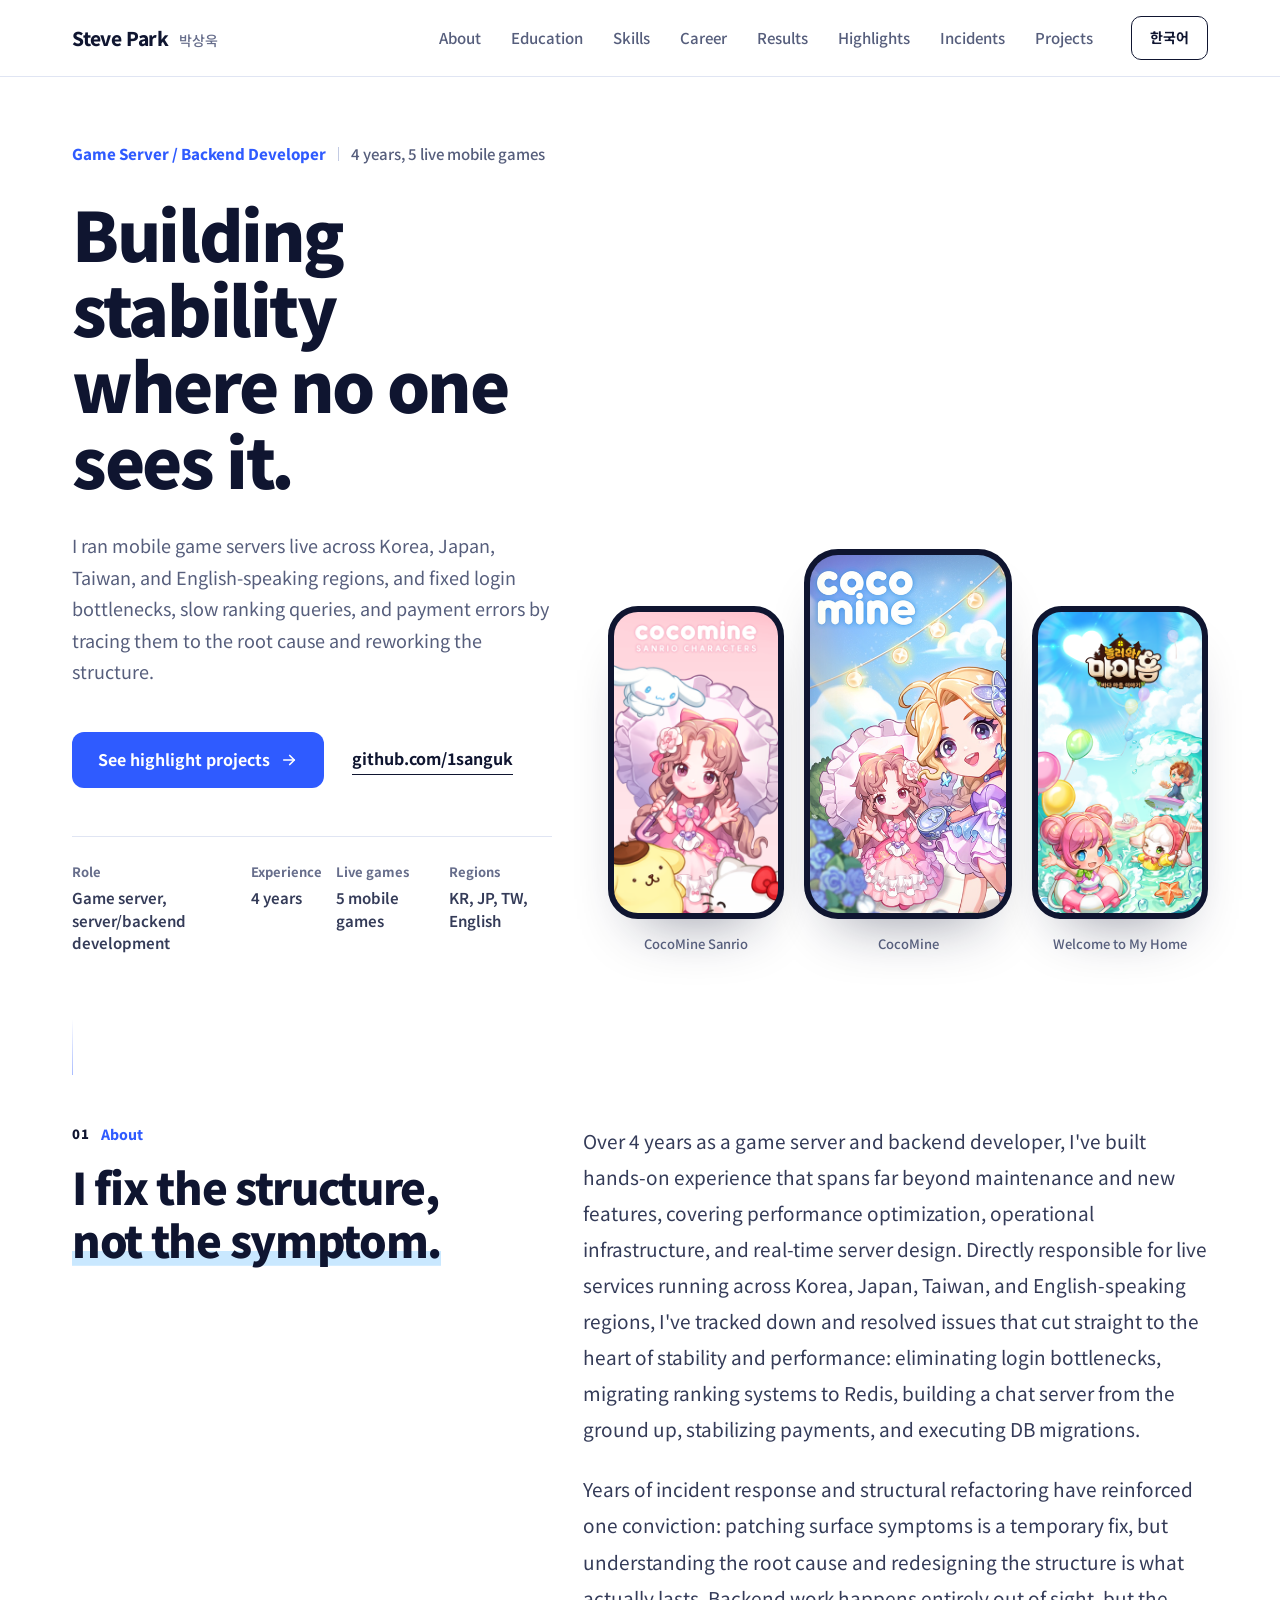
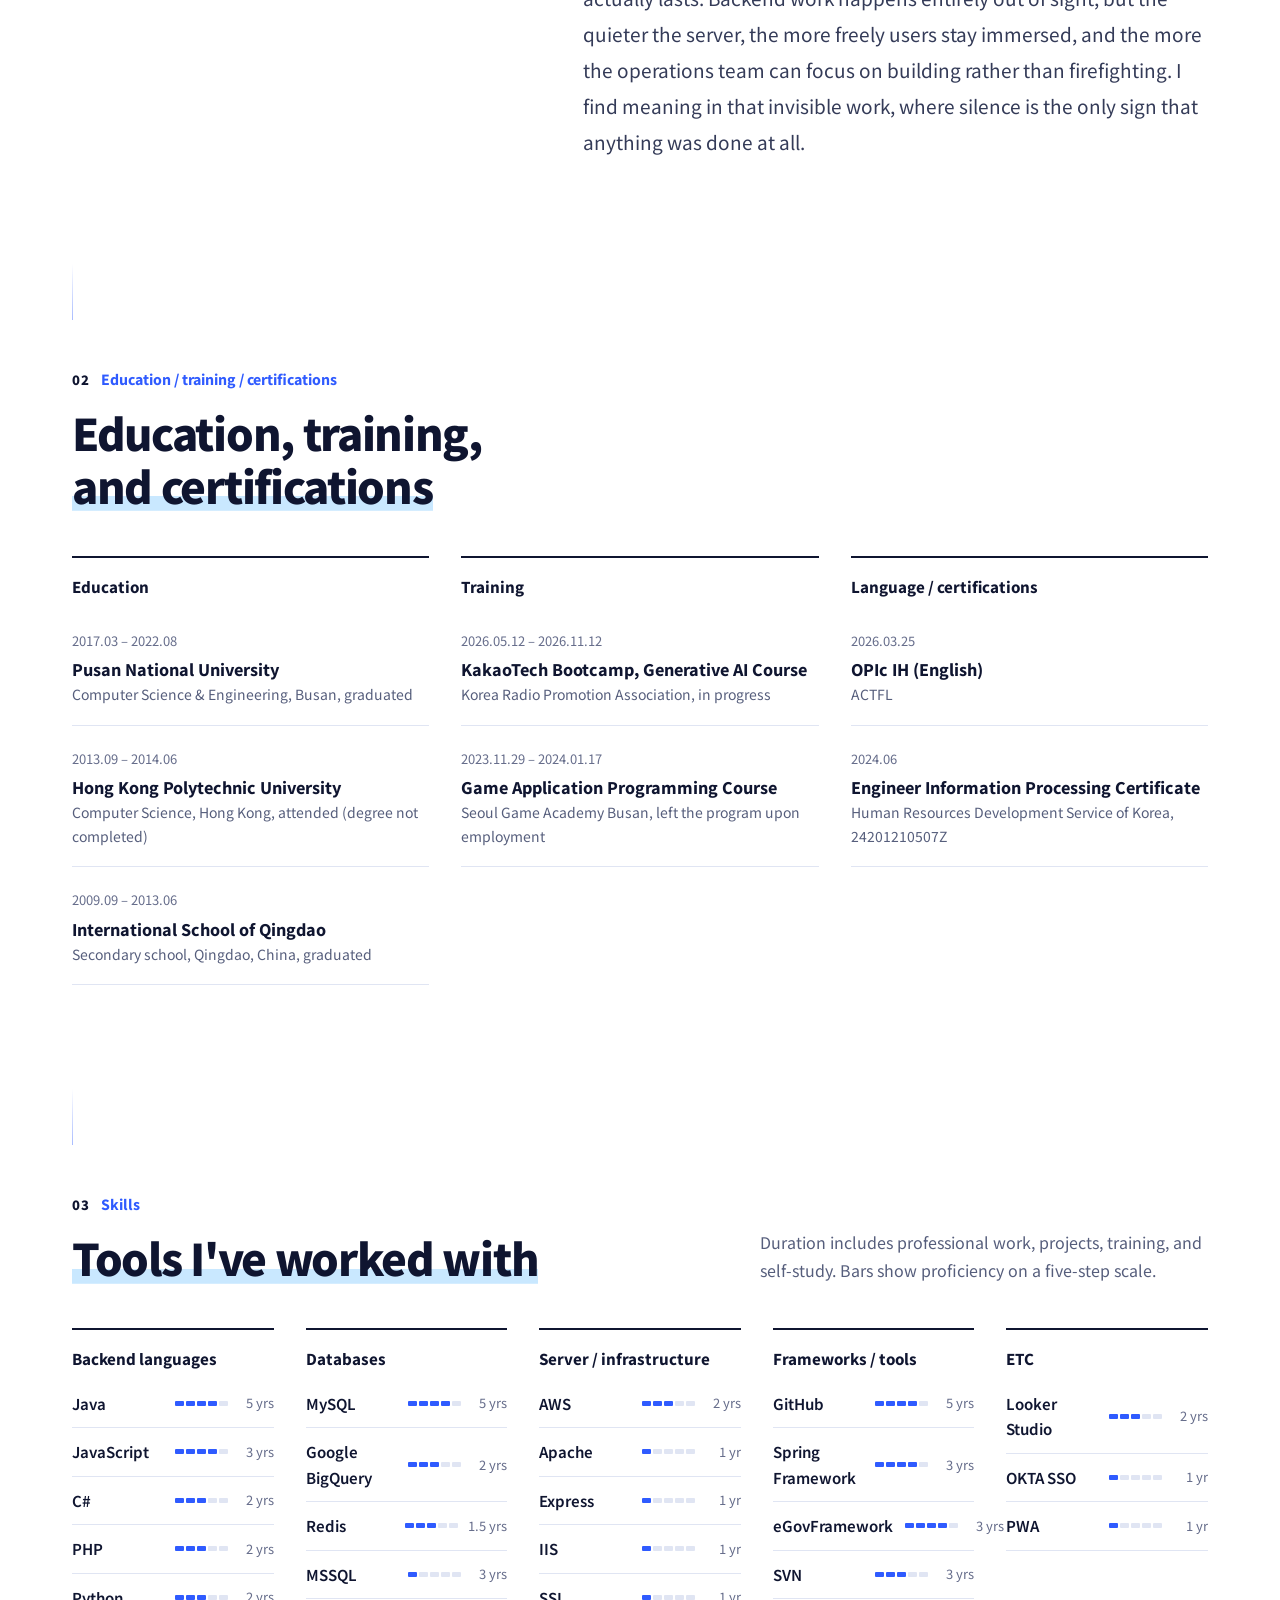
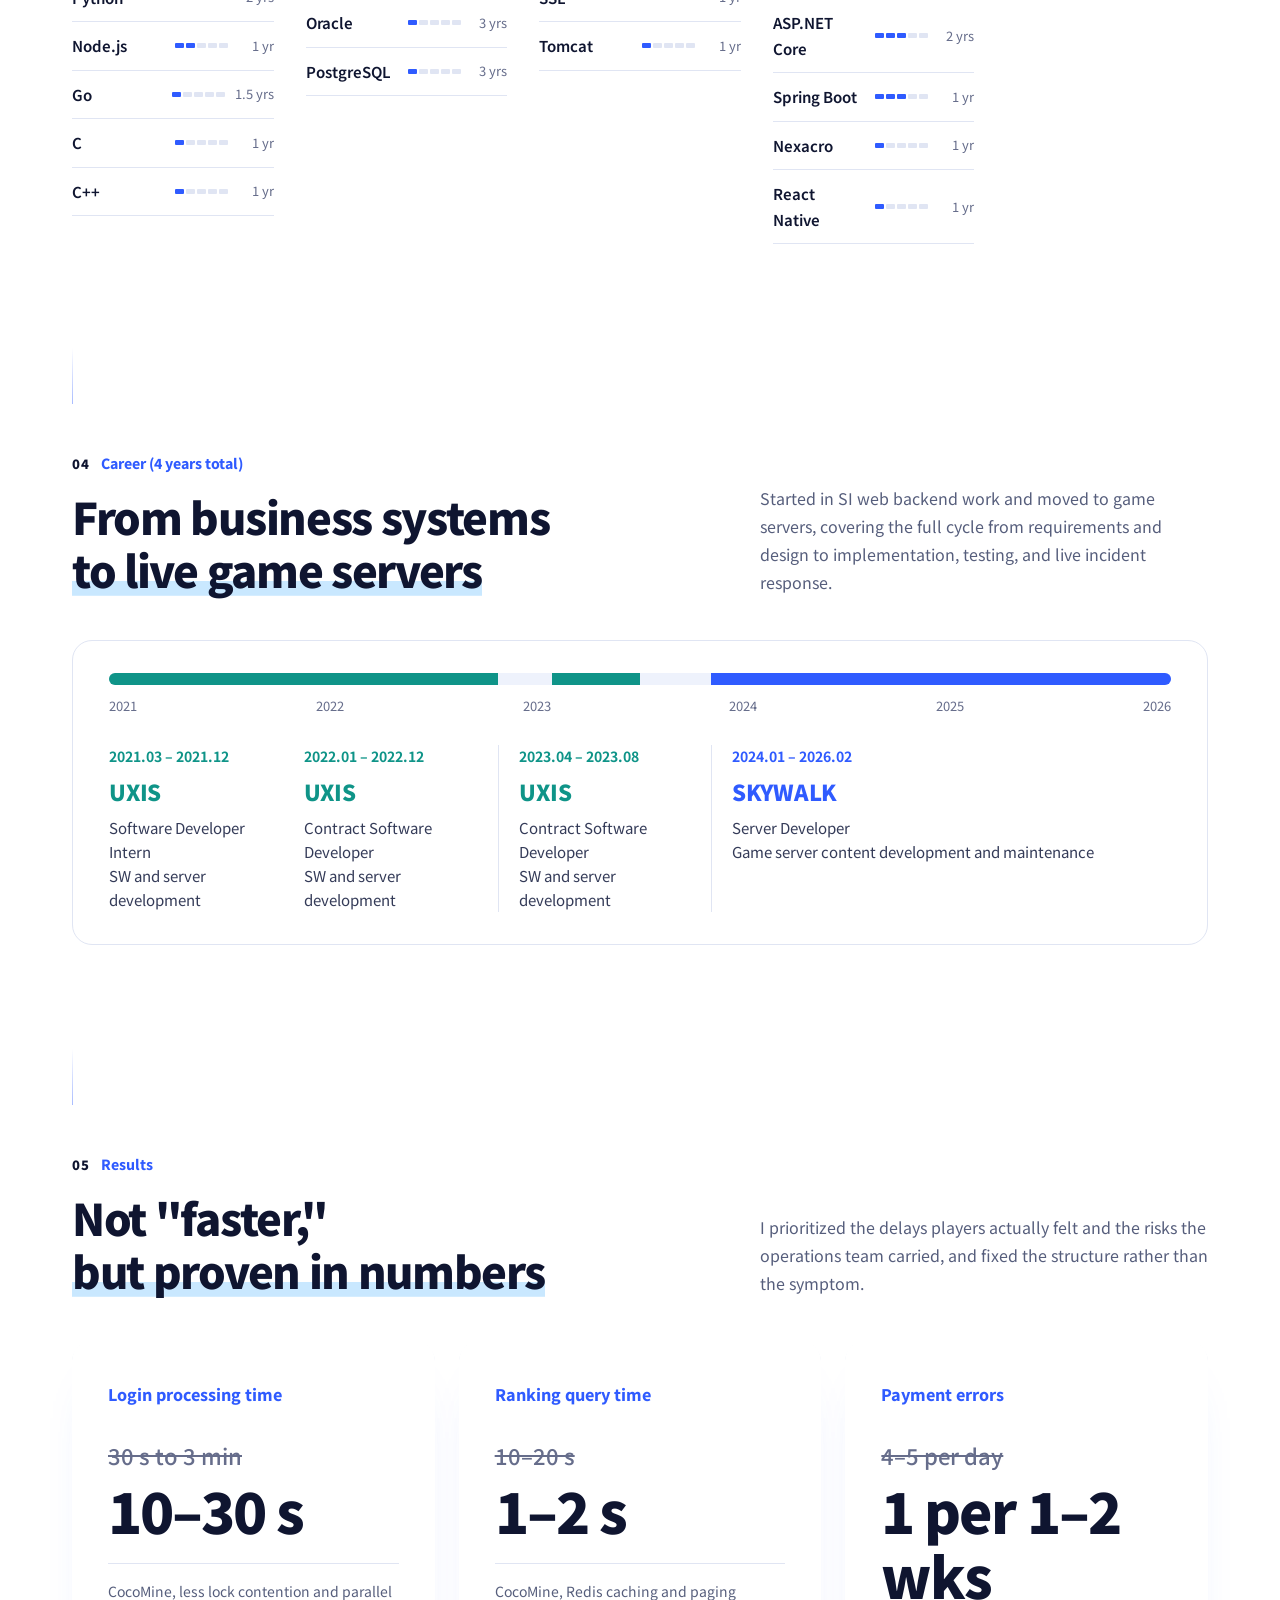
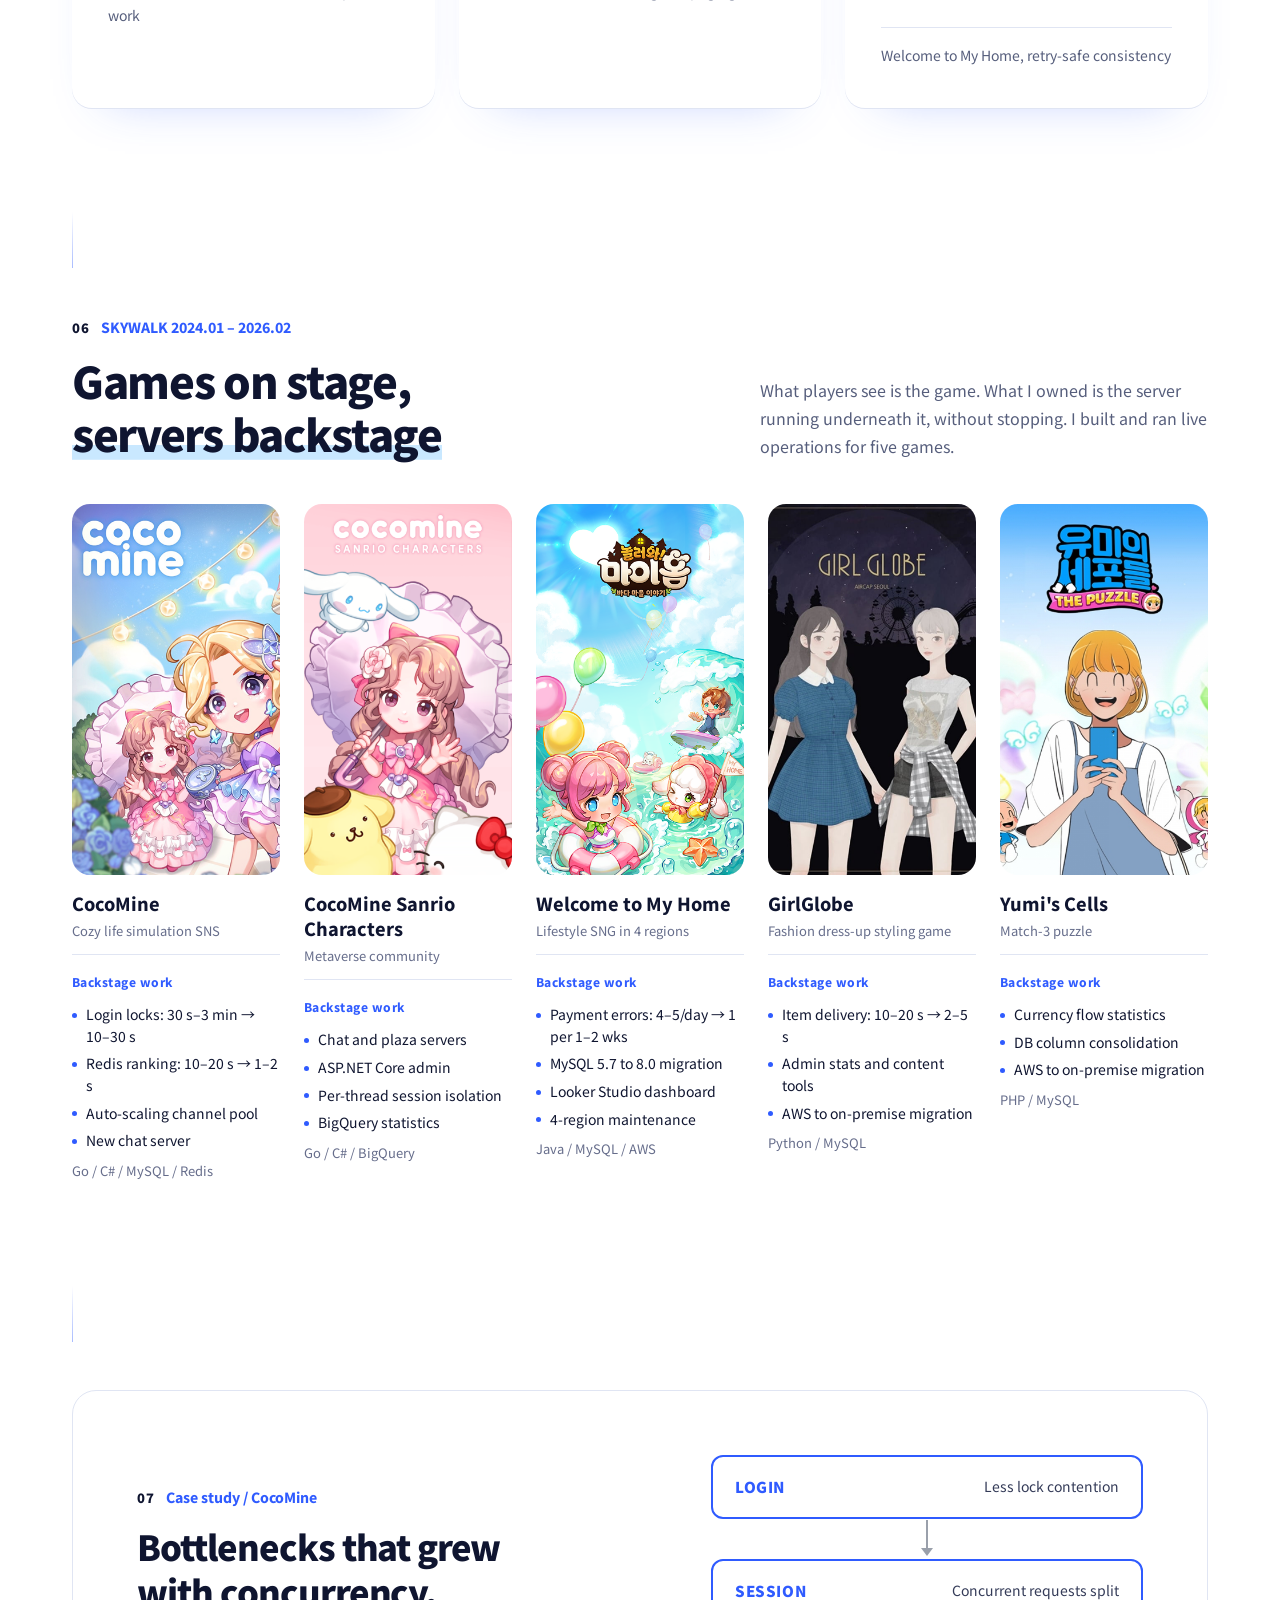
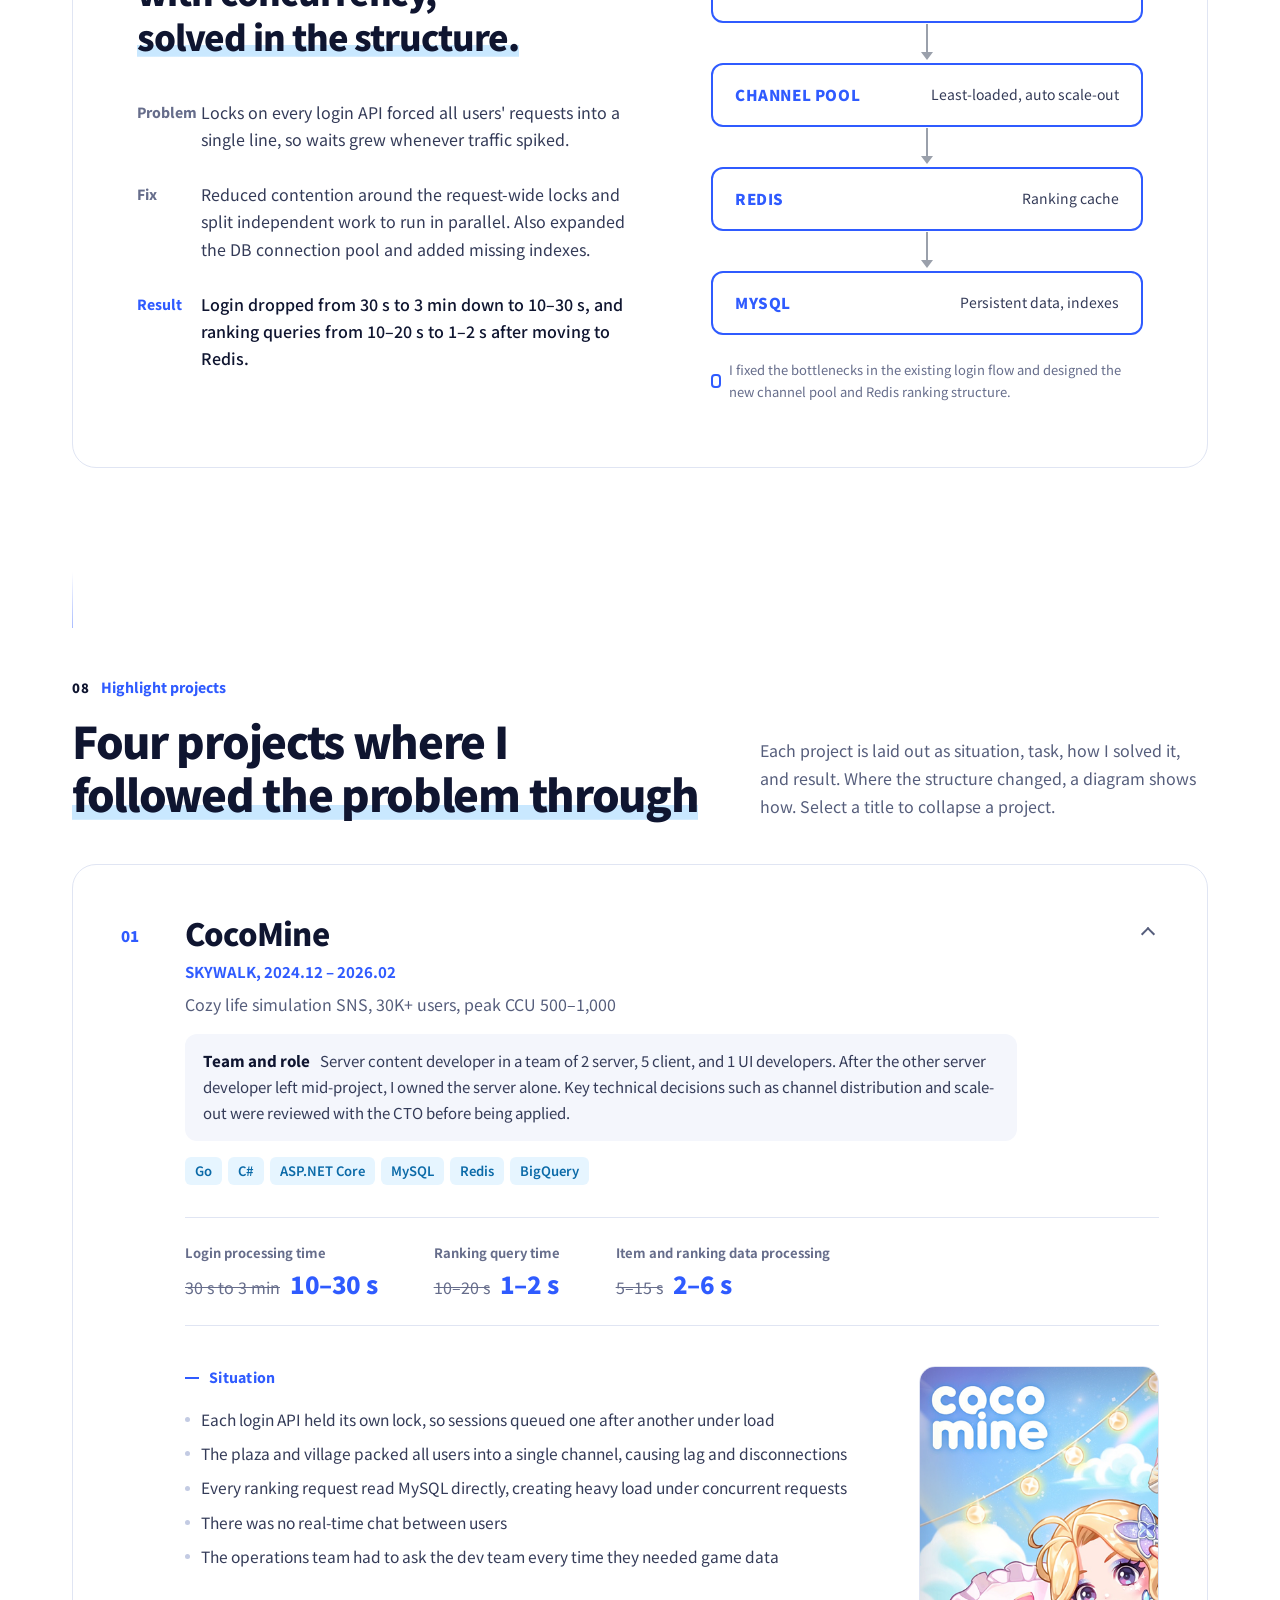
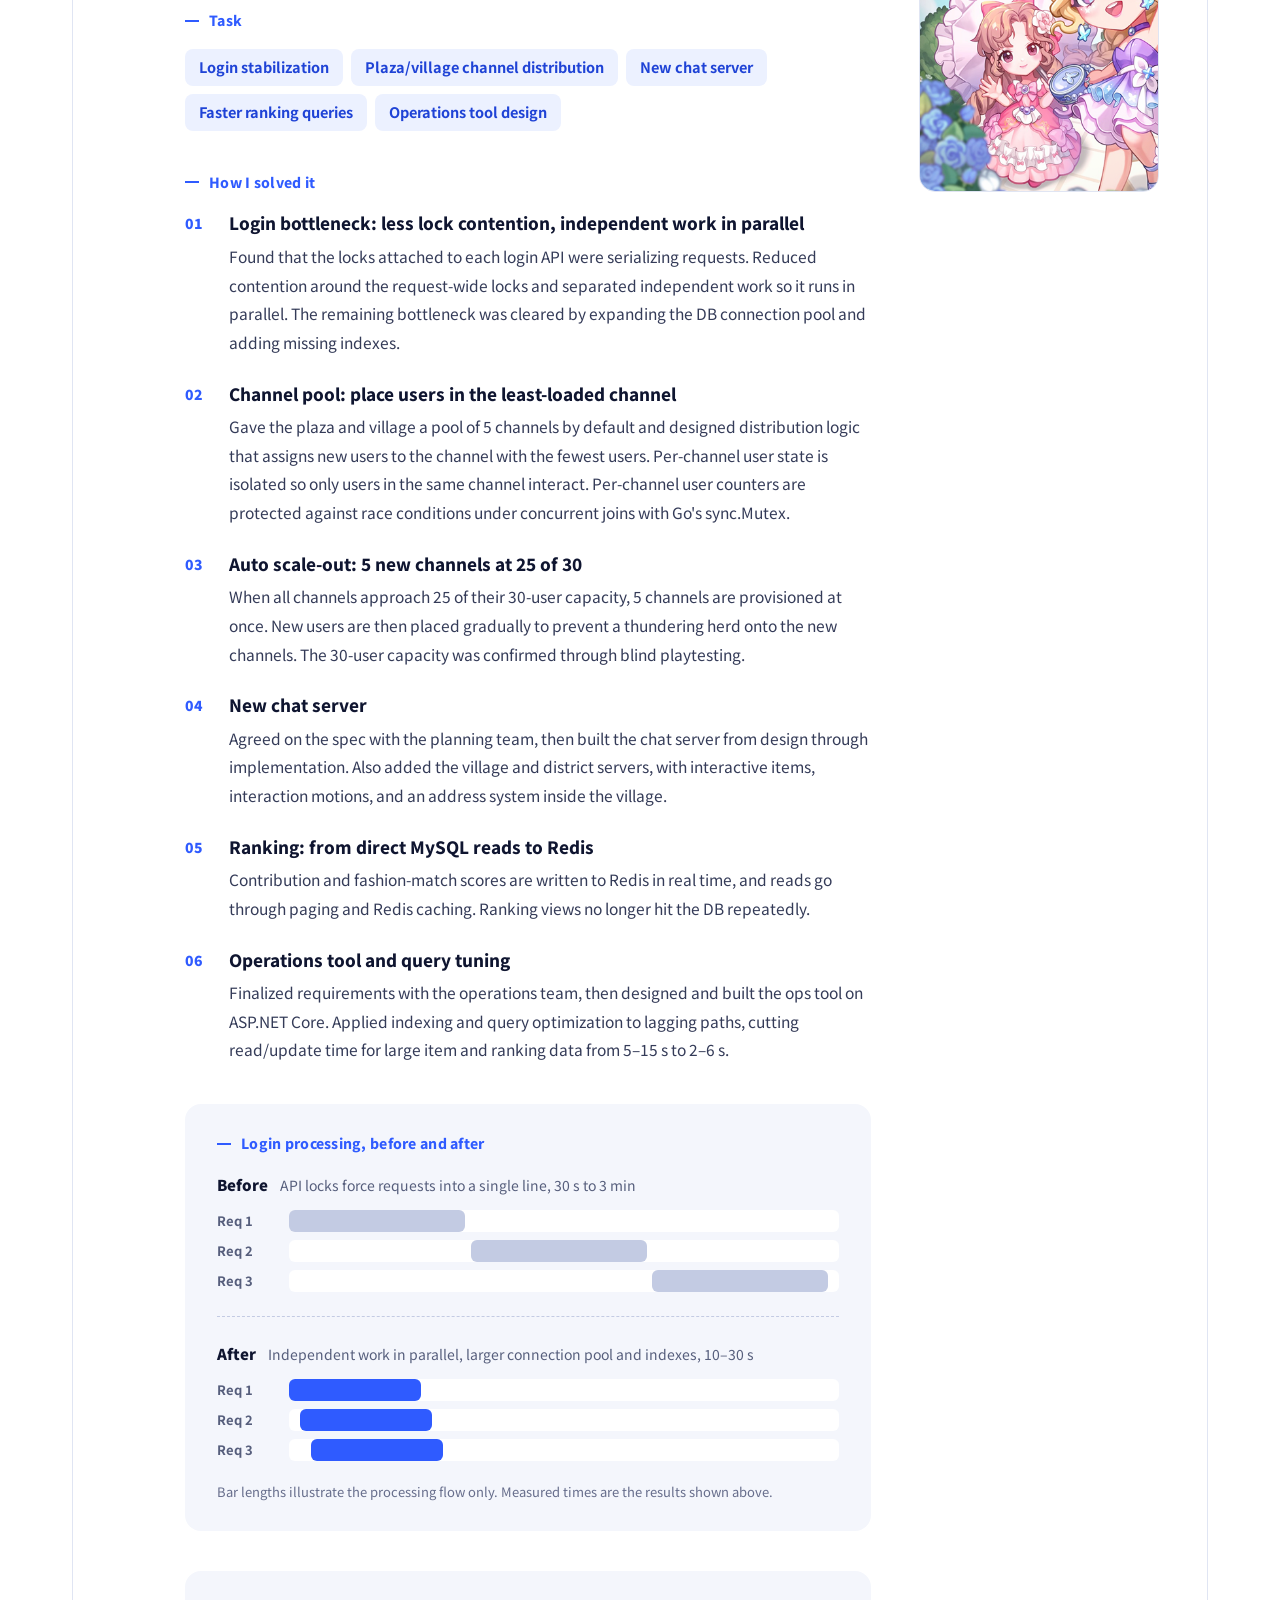
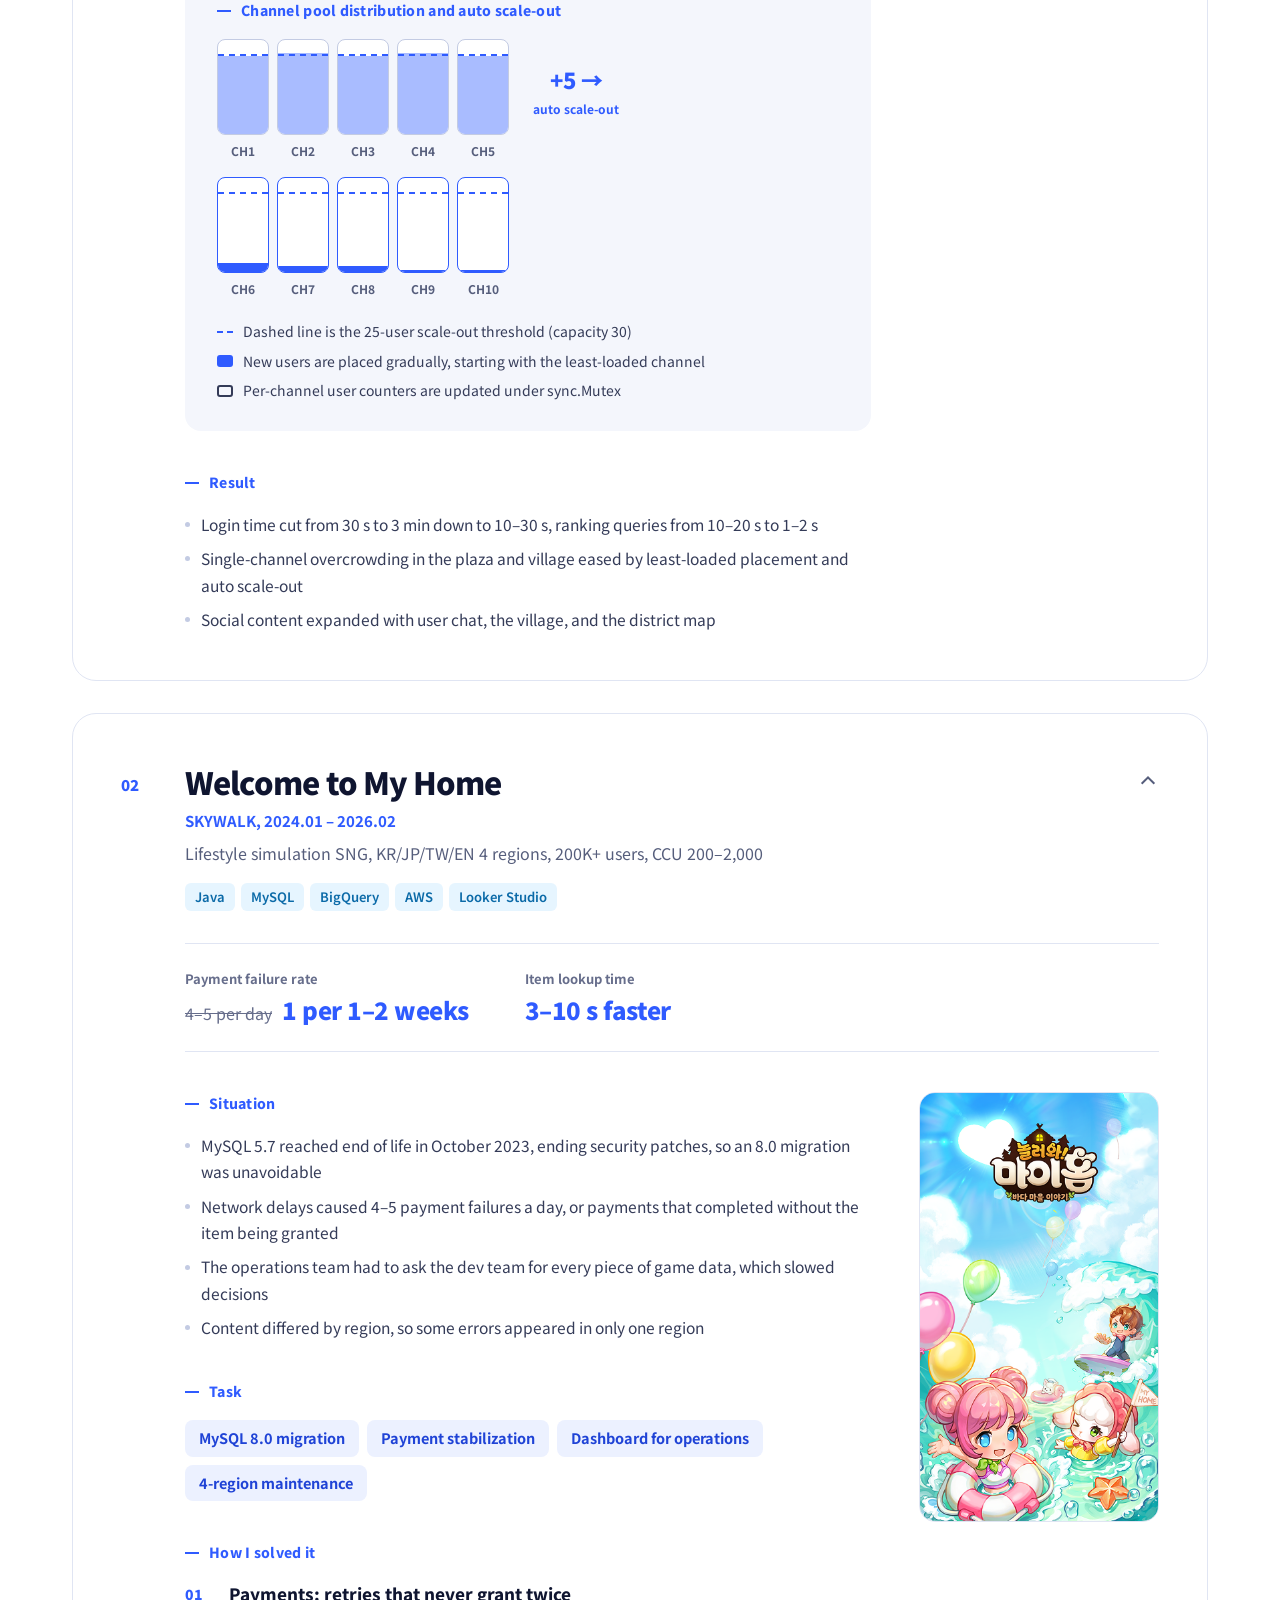
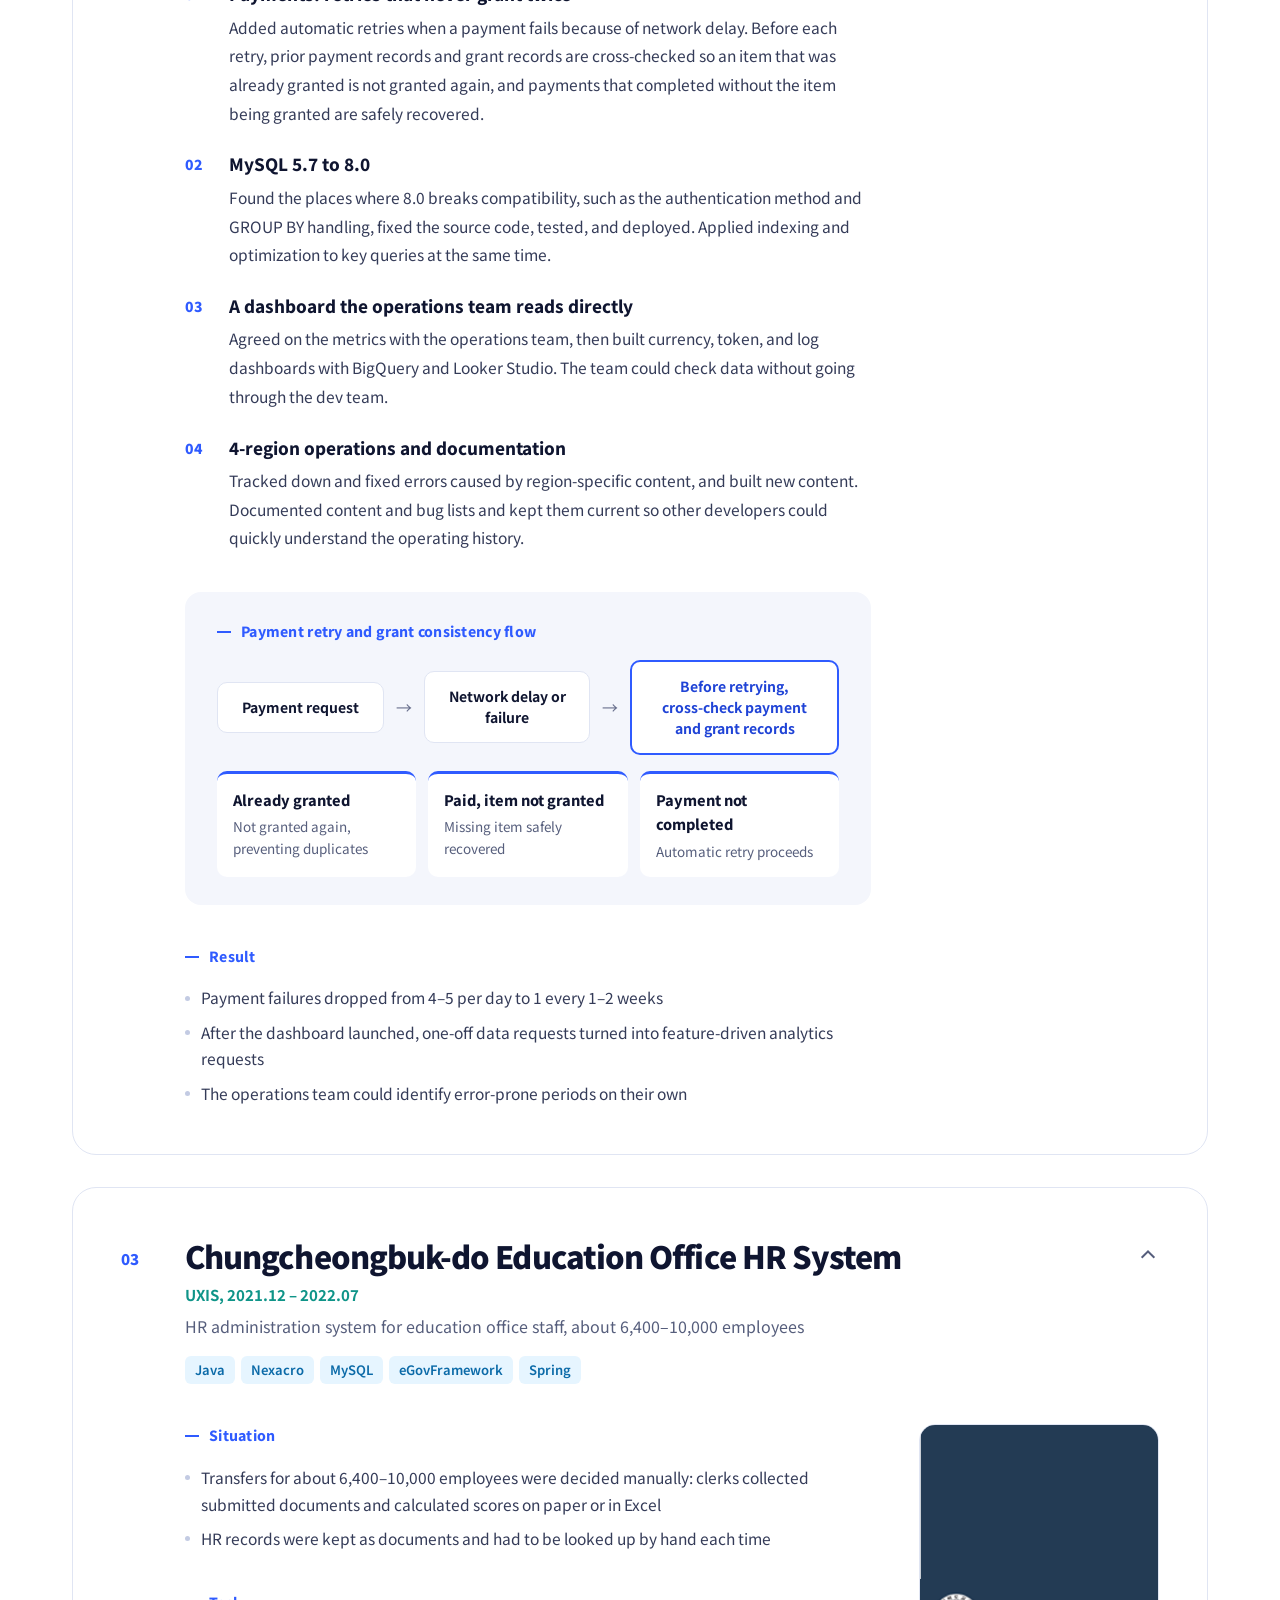
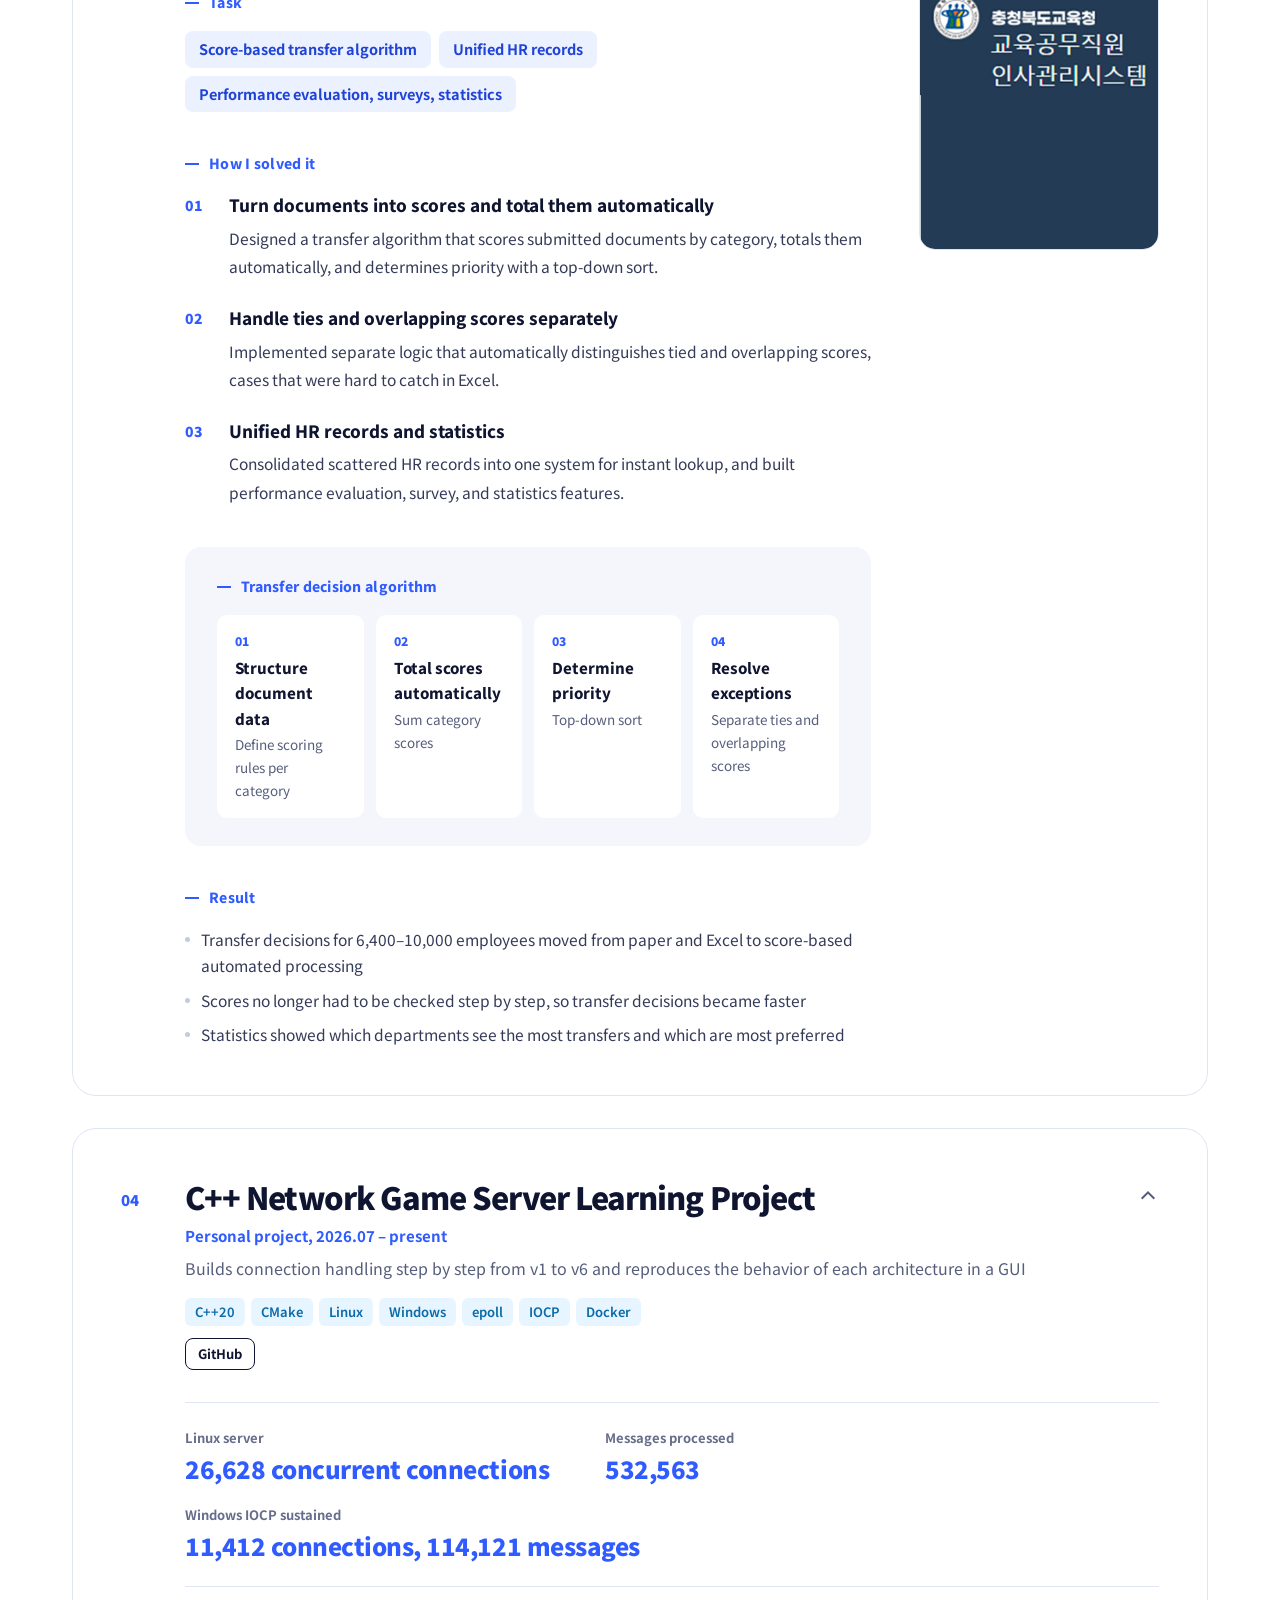
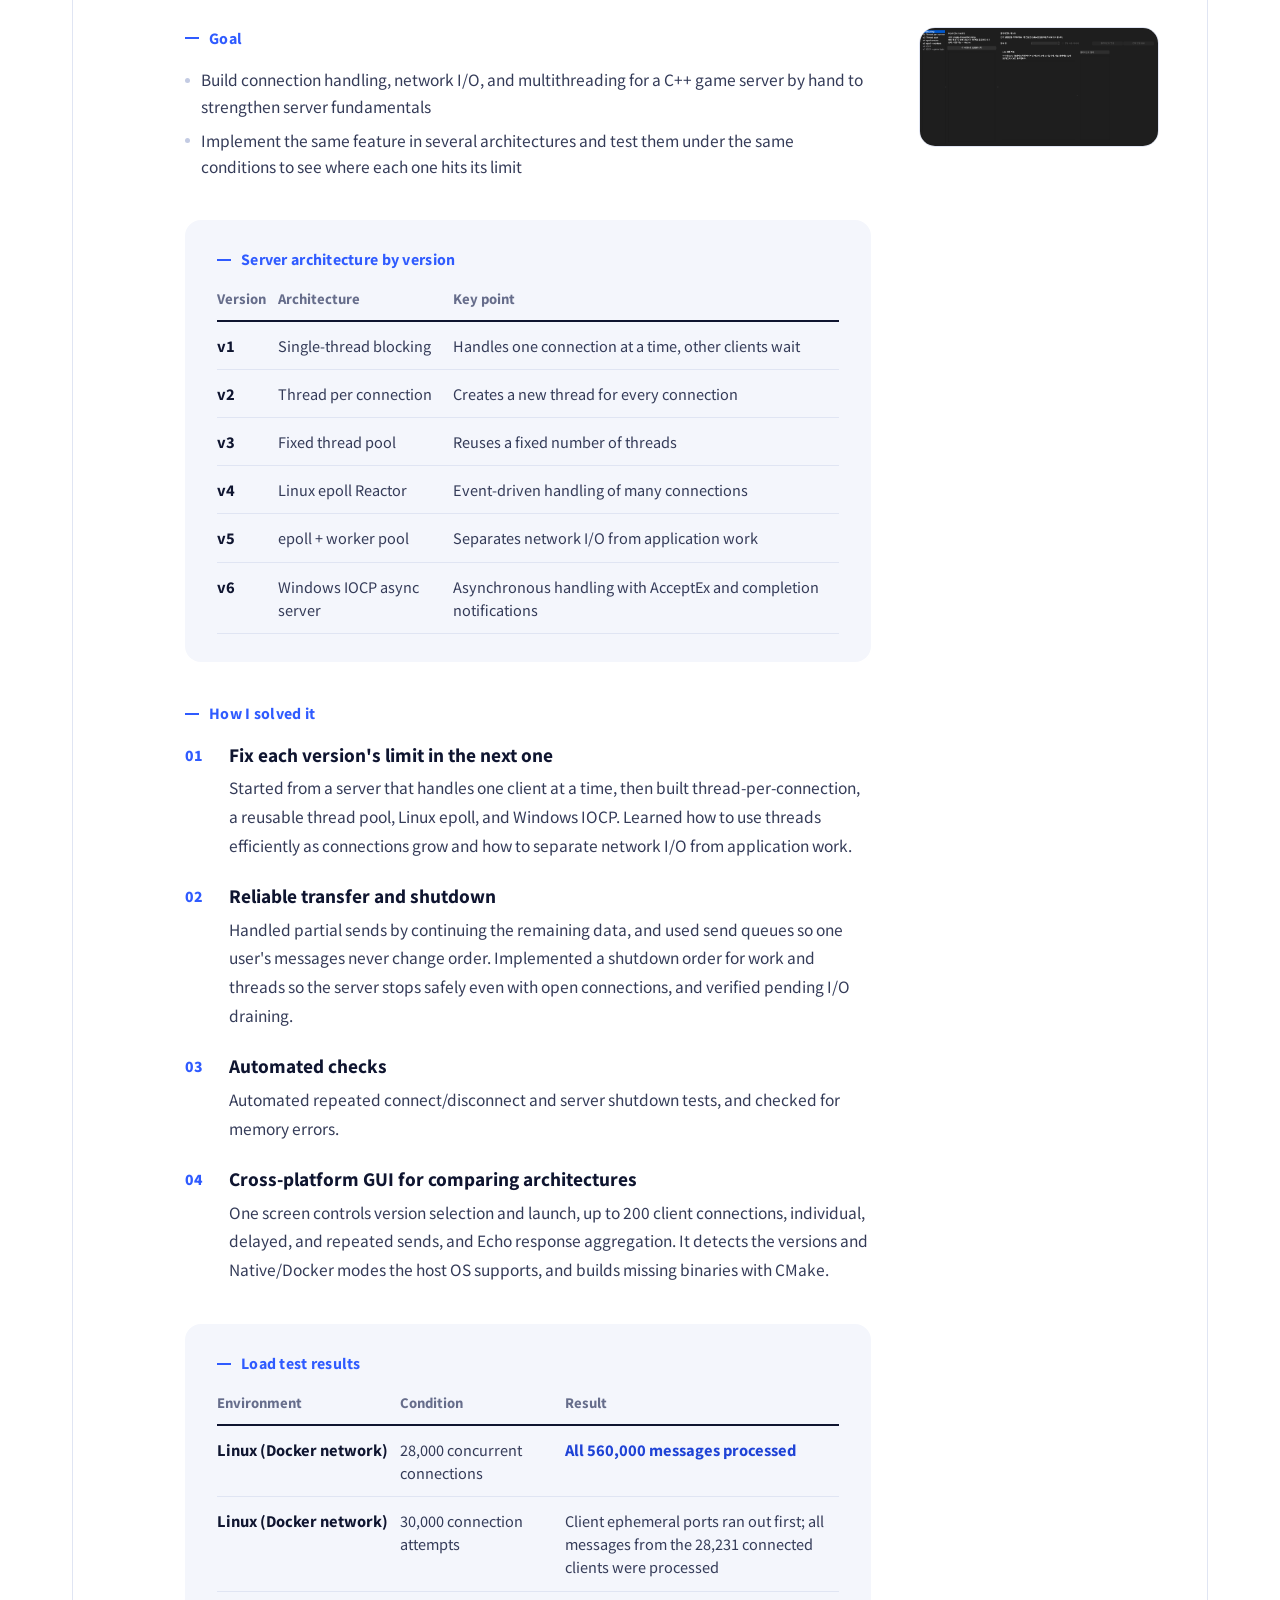
==== commit bc3aa805: "반응형 추가" ====
--- a/index_eng.html
+++ b/index_eng.html
@@ -6,7 +6,7 @@
 <title>Steve Park | Game Server / Backend Developer Portfolio</title>
 <meta name="description" content="Portfolio of Steve Park (Park Sang Ouk), a game server and backend developer who built and ran live servers for five mobile games.">
 <link rel="preconnect" href="https://fonts.googleapis.com">
-<link rel="stylesheet" href="style.css?v=20261002e">
+<link rel="stylesheet" href="style.css?v=20261007b">
 <script>
   (() => {
     const storageKey = 'portfolio_analytics_opt_out';
@@ -1244,6 +1244,6 @@
 
 <button class="top-btn" id="topBtn" type="button" aria-label="Back to top" onclick="window.scrollTo({top:0,behavior:'smooth'})">Top</button>
 
-<script src="script.js?v=20261002e"></script>
+<script src="script.js?v=20261007b"></script>
 </body>
 </html>
--- a/style.css
+++ b/style.css
@@ -2141,6 +2141,23 @@
     grid-template-columns: 1fr;
   }
 
+  .career-cols {
+    flex-direction: column;
+    margin-top: 1.25rem;
+  }
+
+  .career-col {
+    flex-basis: auto;
+    padding: 1rem 0;
+    border-left: none;
+    border-top: 1px solid var(--line);
+  }
+
+  .career-col:first-child {
+    padding-top: 0;
+    border-top: none;
+  }
+
   .deep-kpis,
   .deep-grid {
     margin-left: 0;
@@ -2300,8 +2317,39 @@
     padding: 1.25rem 1rem;
   }
 
-  .diagram .vtable {
-    font-size: 0.8125rem;
+  .diagram .vtable,
+  .diagram .vtable tbody,
+  .diagram .vtable tr,
+  .diagram .vtable td {
+    display: block;
+    width: 100%;
+  }
+
+  .diagram .vtable thead {
+    display: none;
+  }
+
+  .diagram .vtable tr {
+    padding: 0.75rem 0;
+    border-bottom: 1px solid var(--line);
+  }
+
+  .diagram .vtable tr:first-child {
+    border-top: 2px solid var(--ink);
+  }
+
+  .diagram .vtable td {
+    padding: 0;
+    border: none;
+    font-size: 0.875rem;
+  }
+
+  .diagram .vtable td + td {
+    margin-top: 0.25rem;
+  }
+
+  .diagram .vtable td:first-child {
+    white-space: normal;
   }
 
   .pf-row {
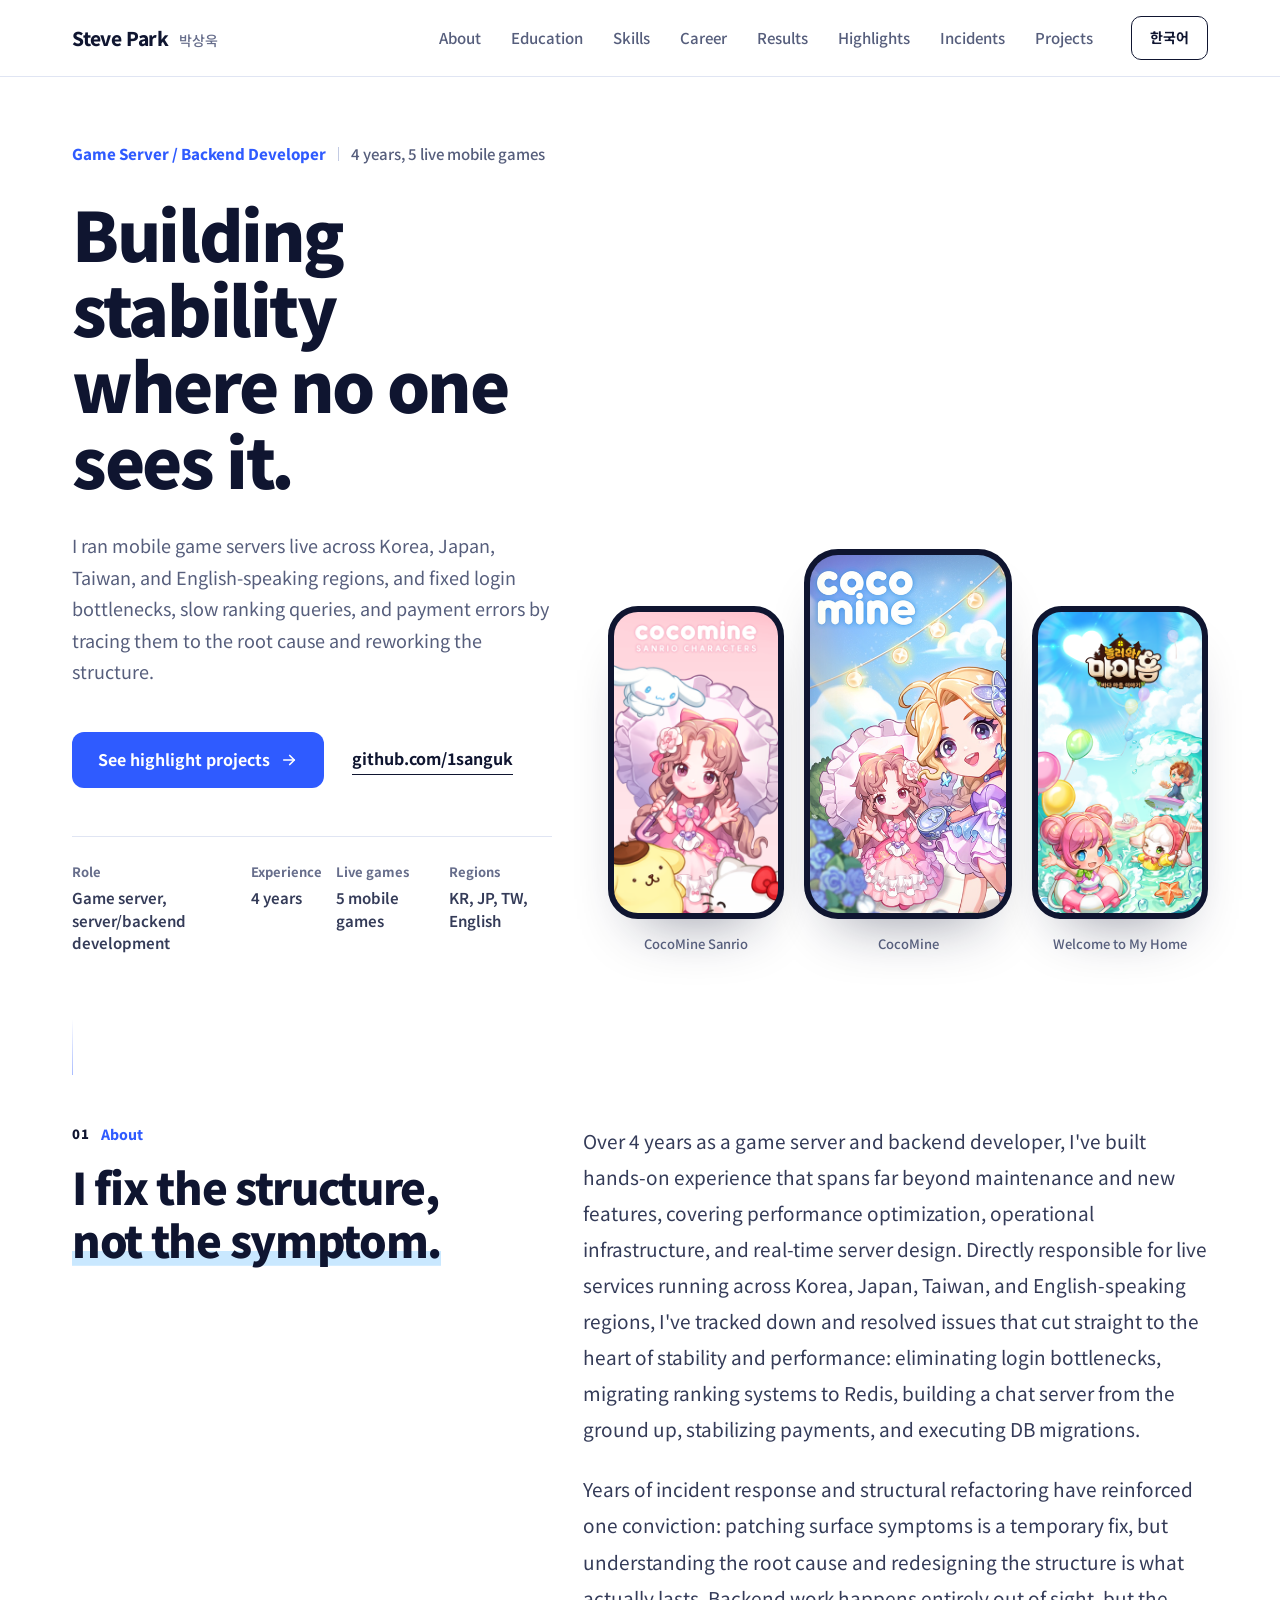
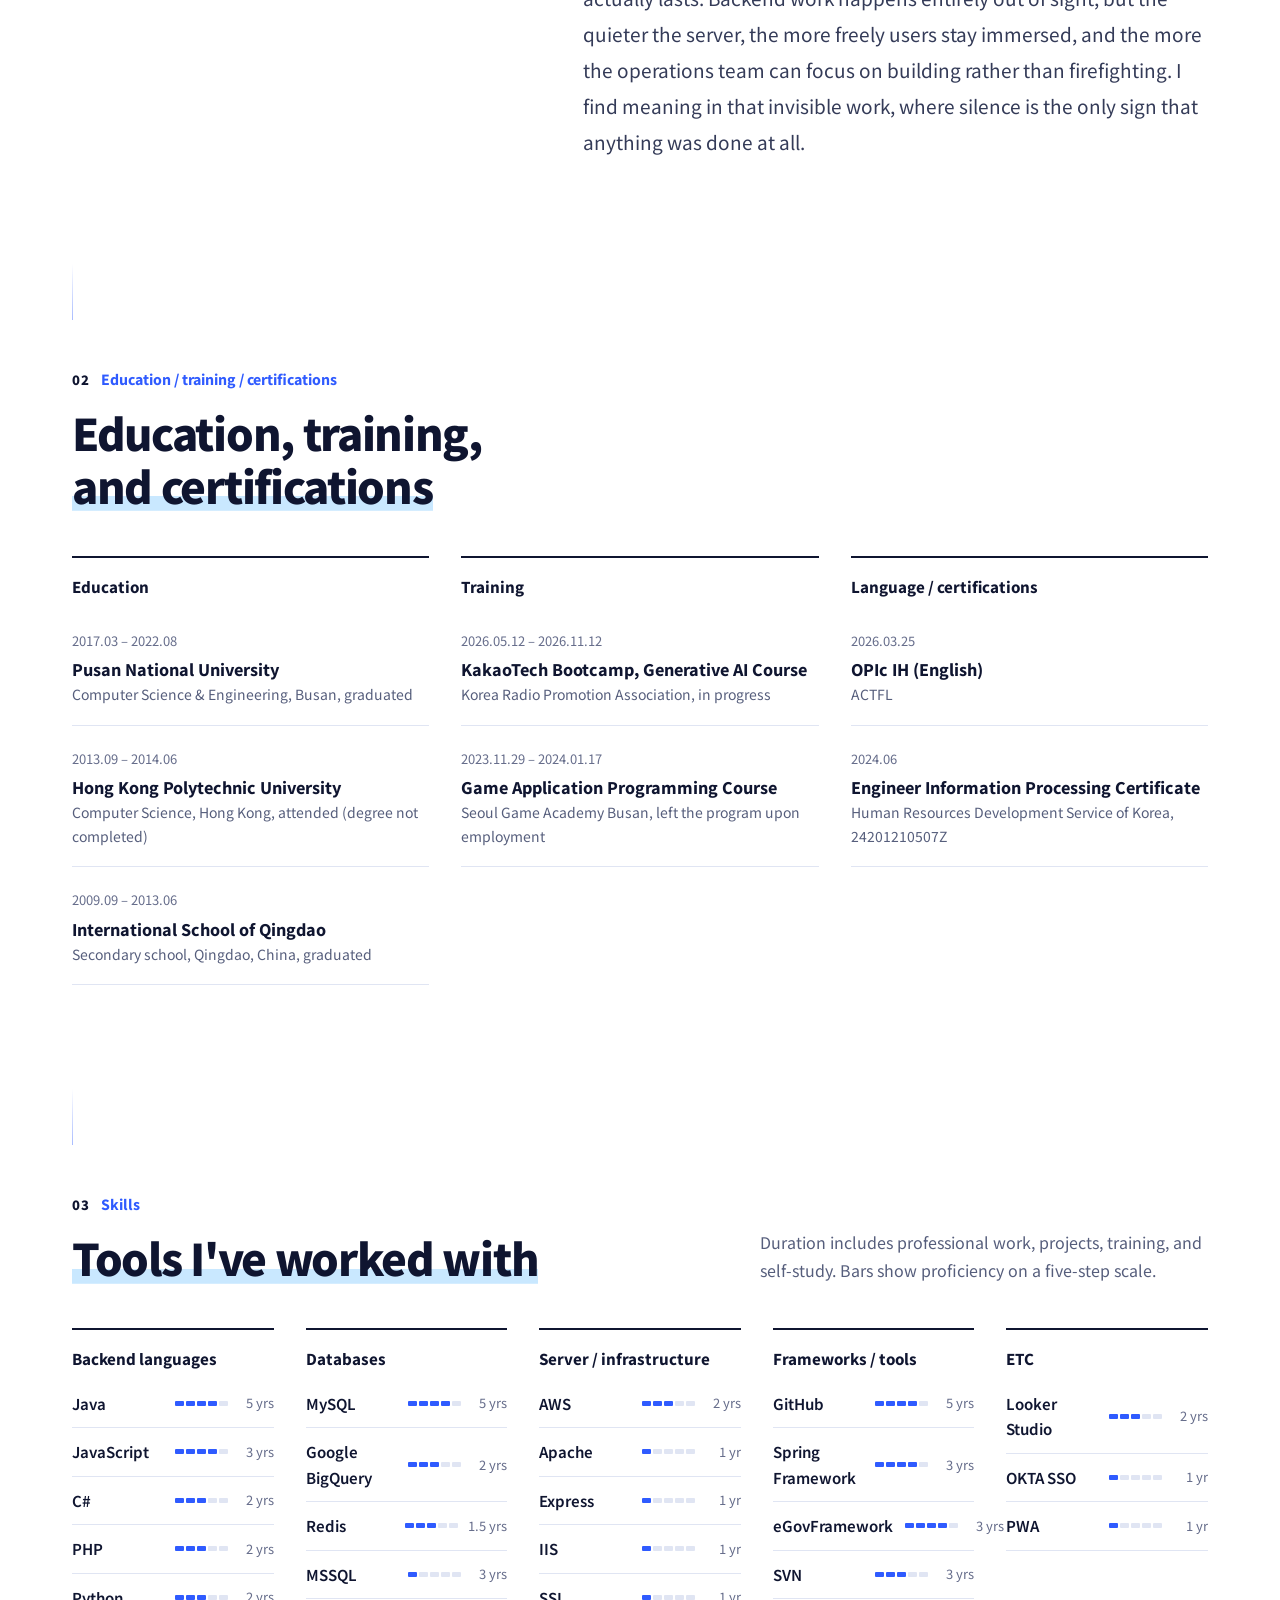
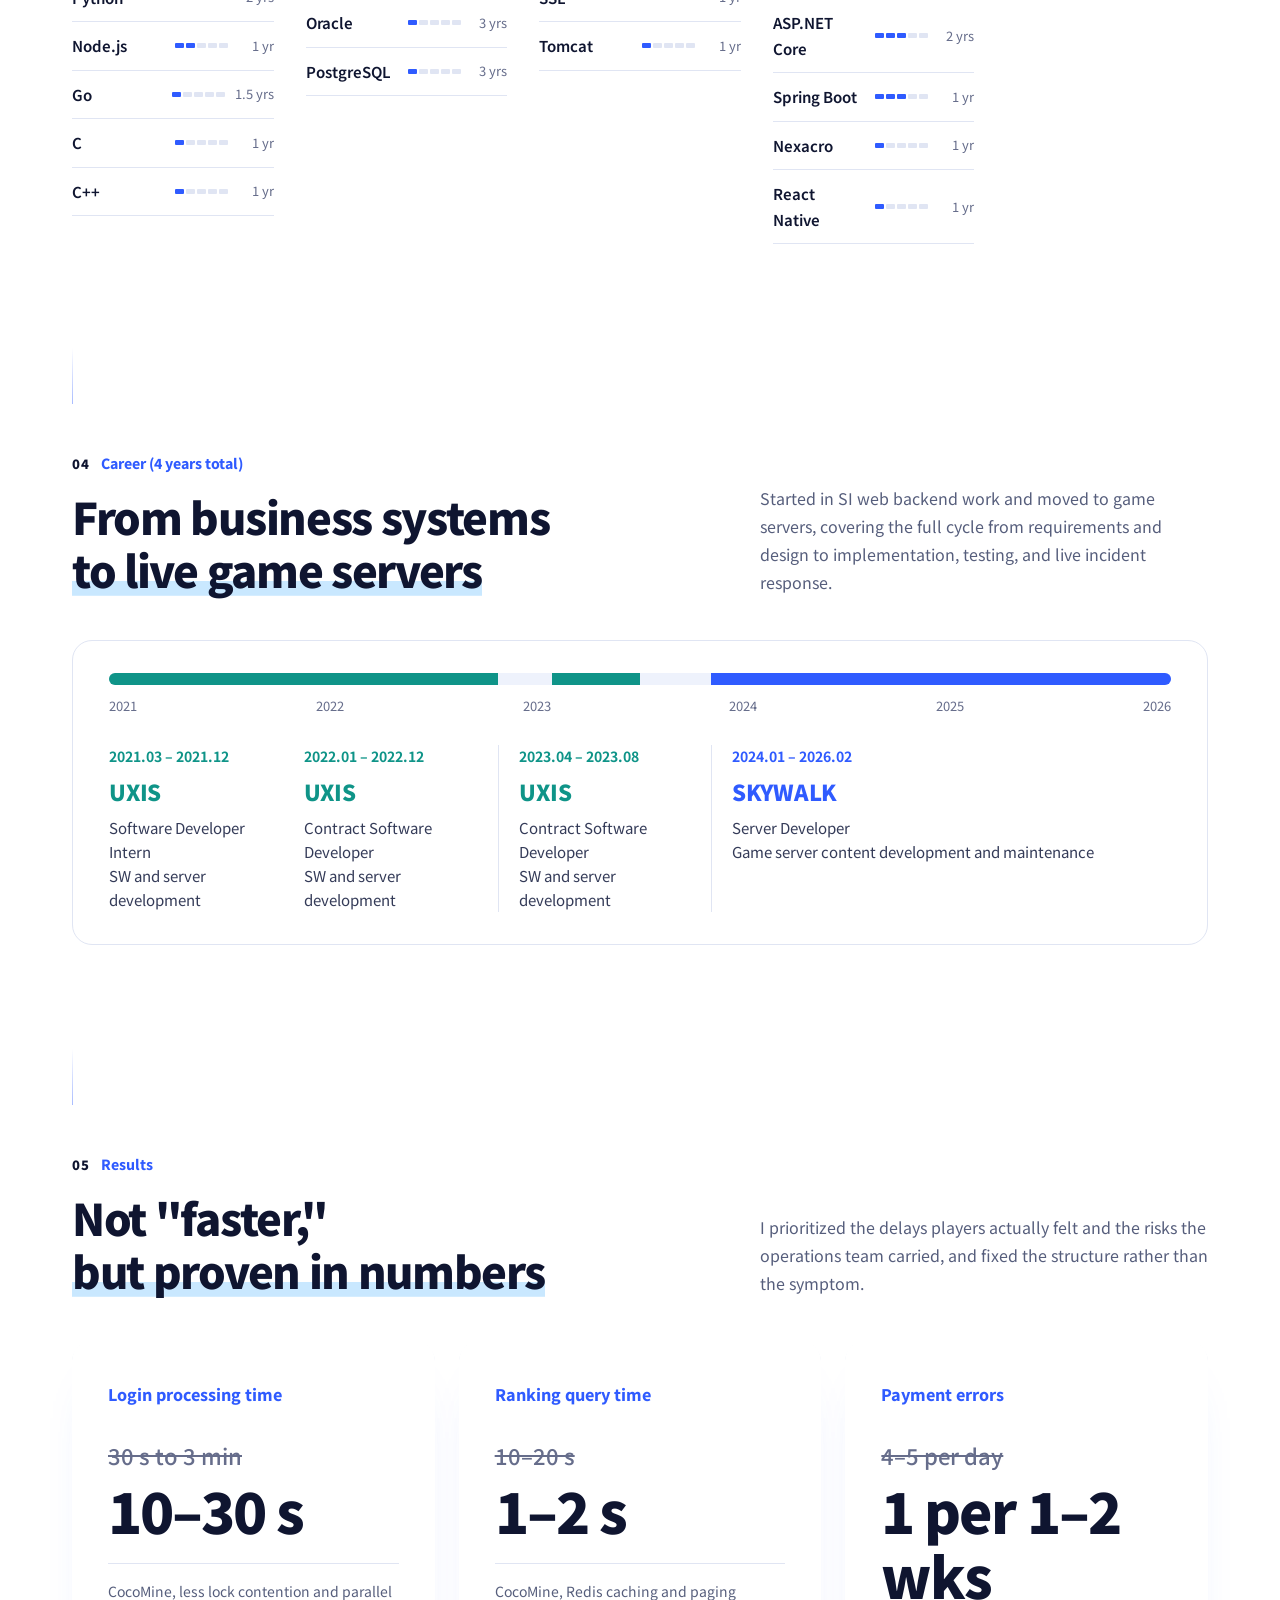
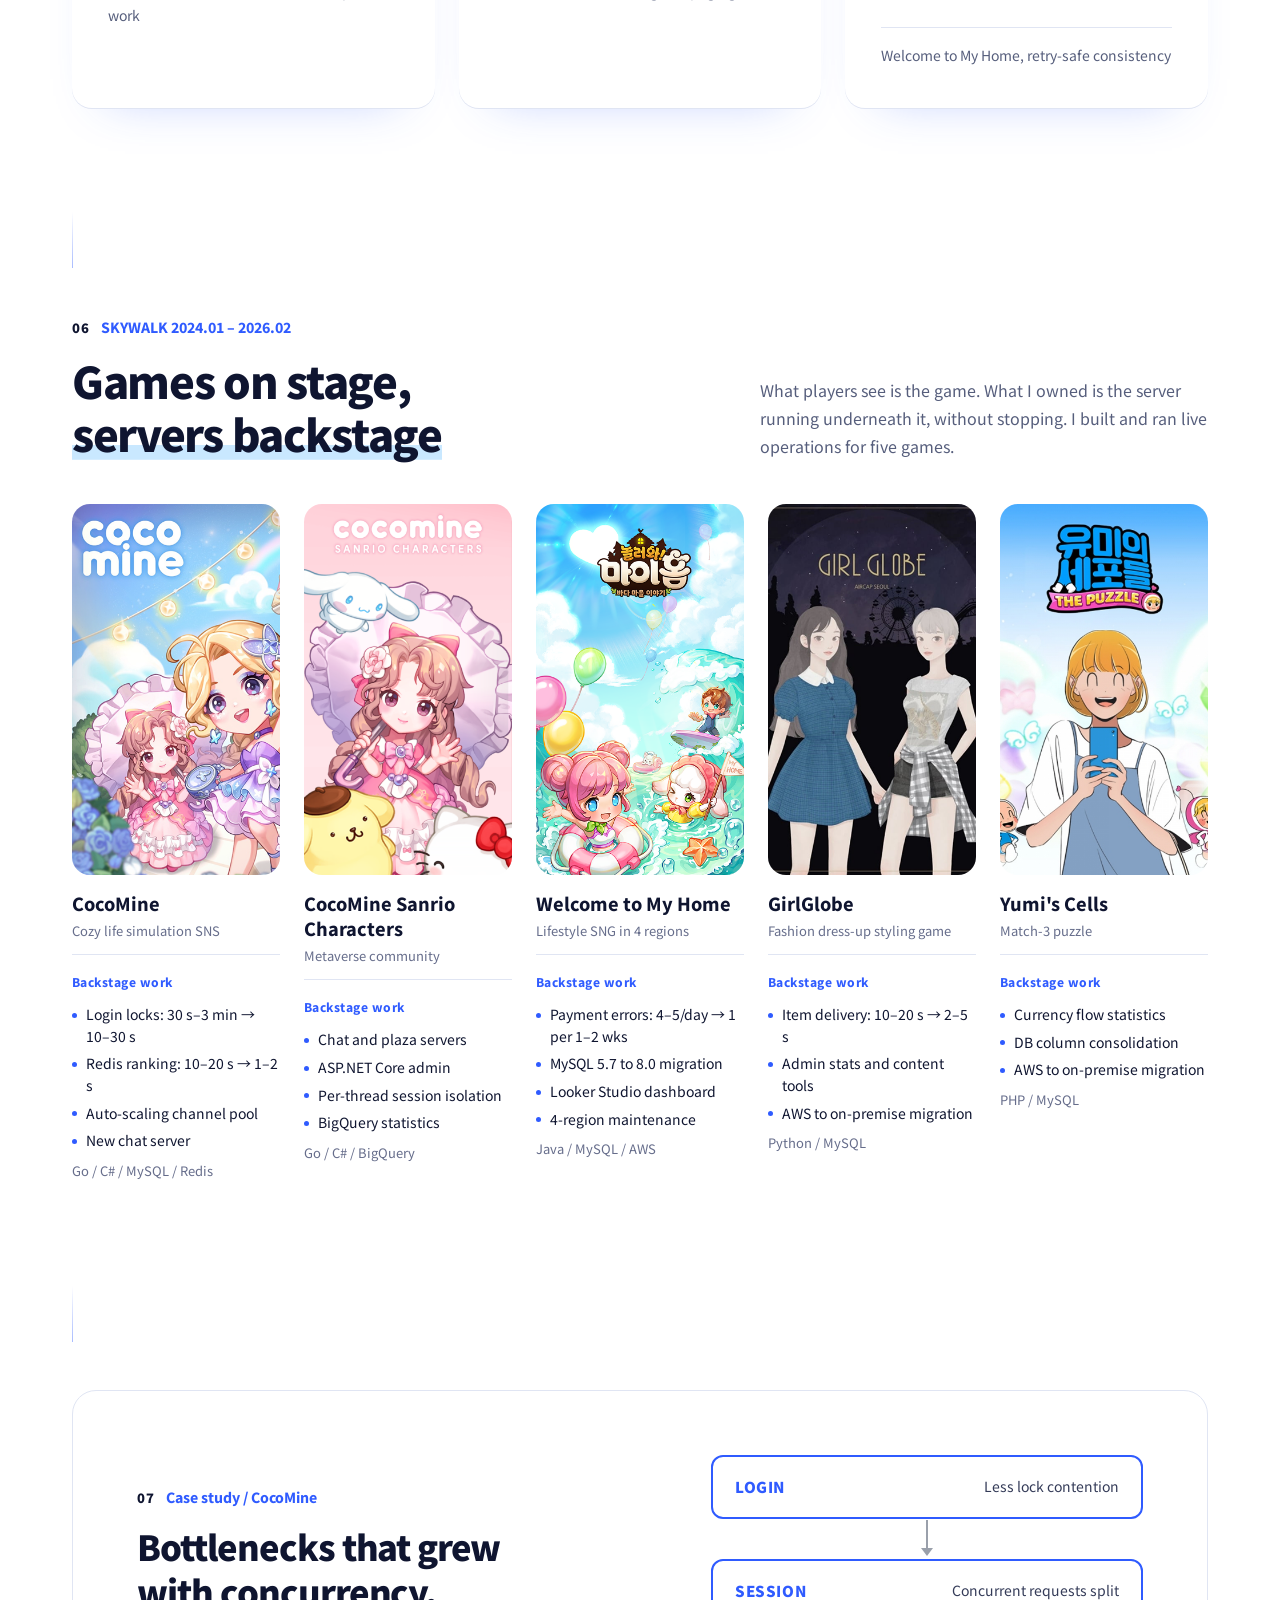
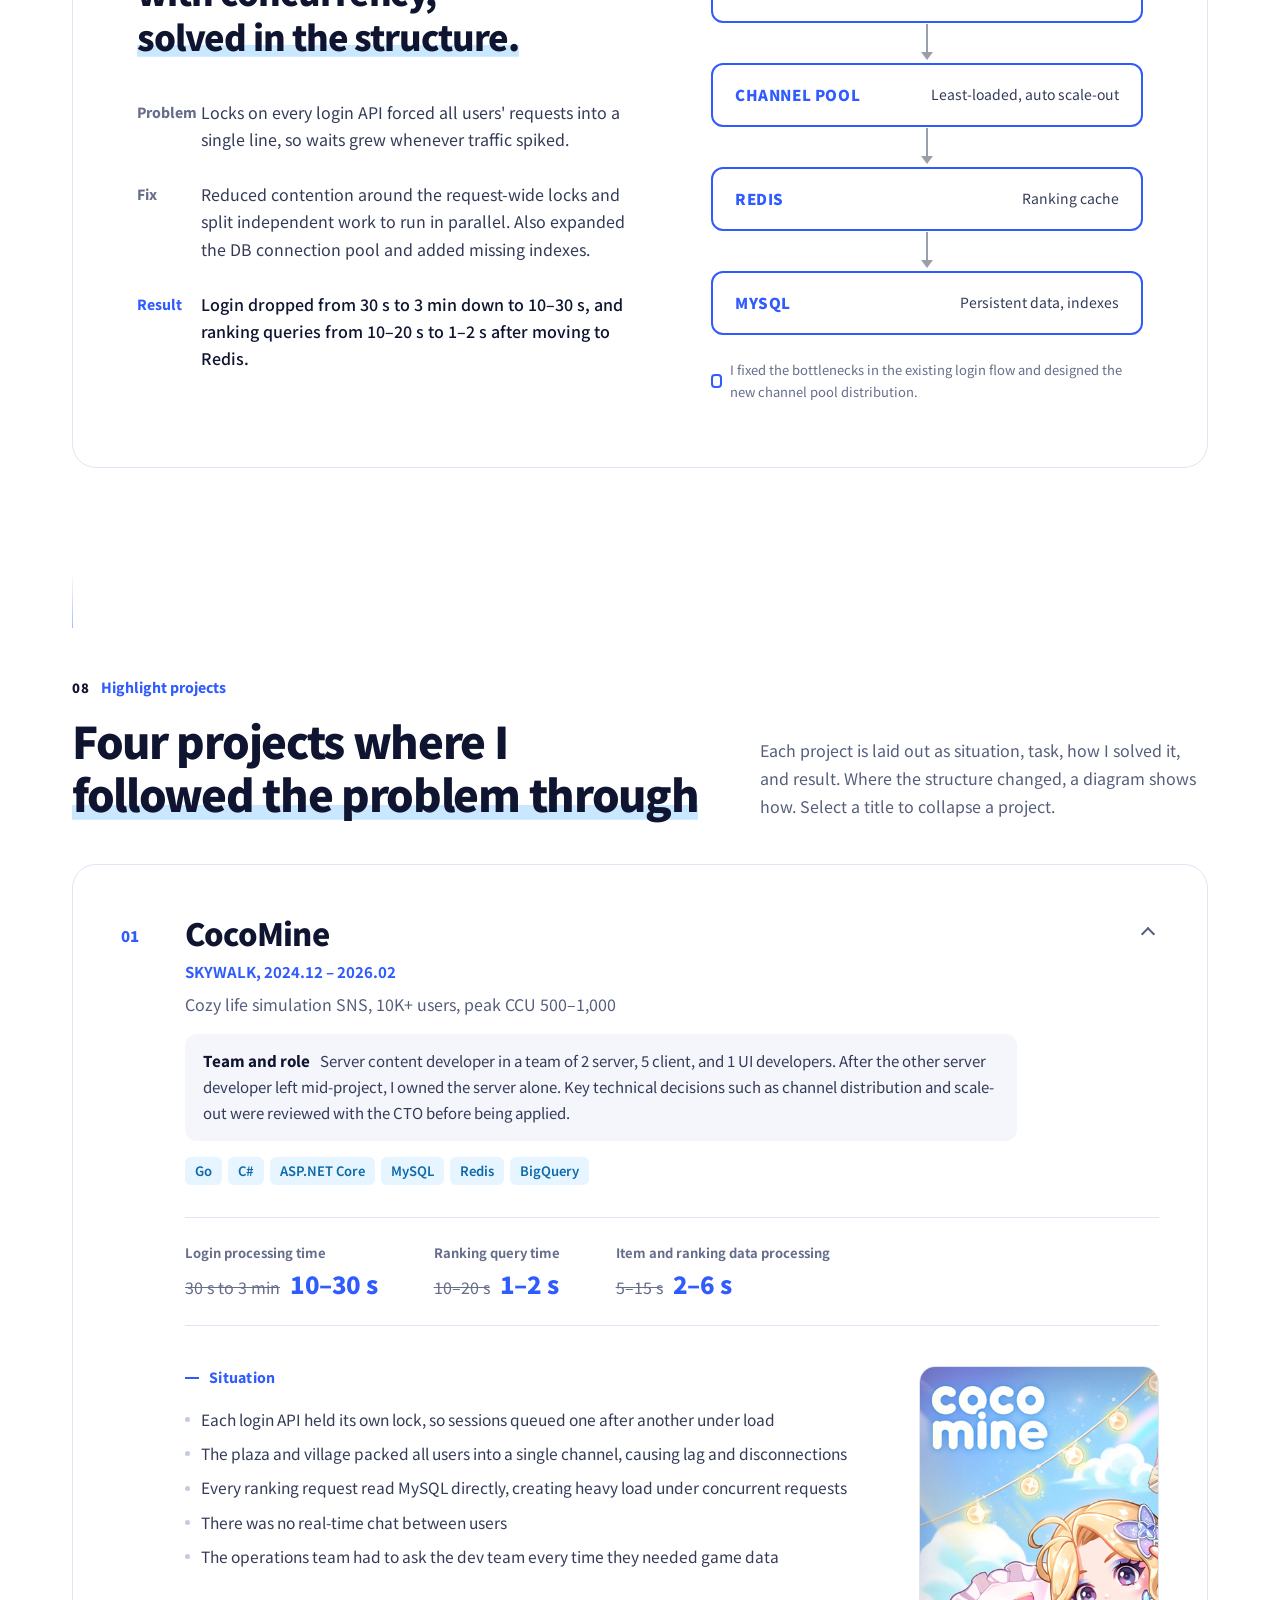
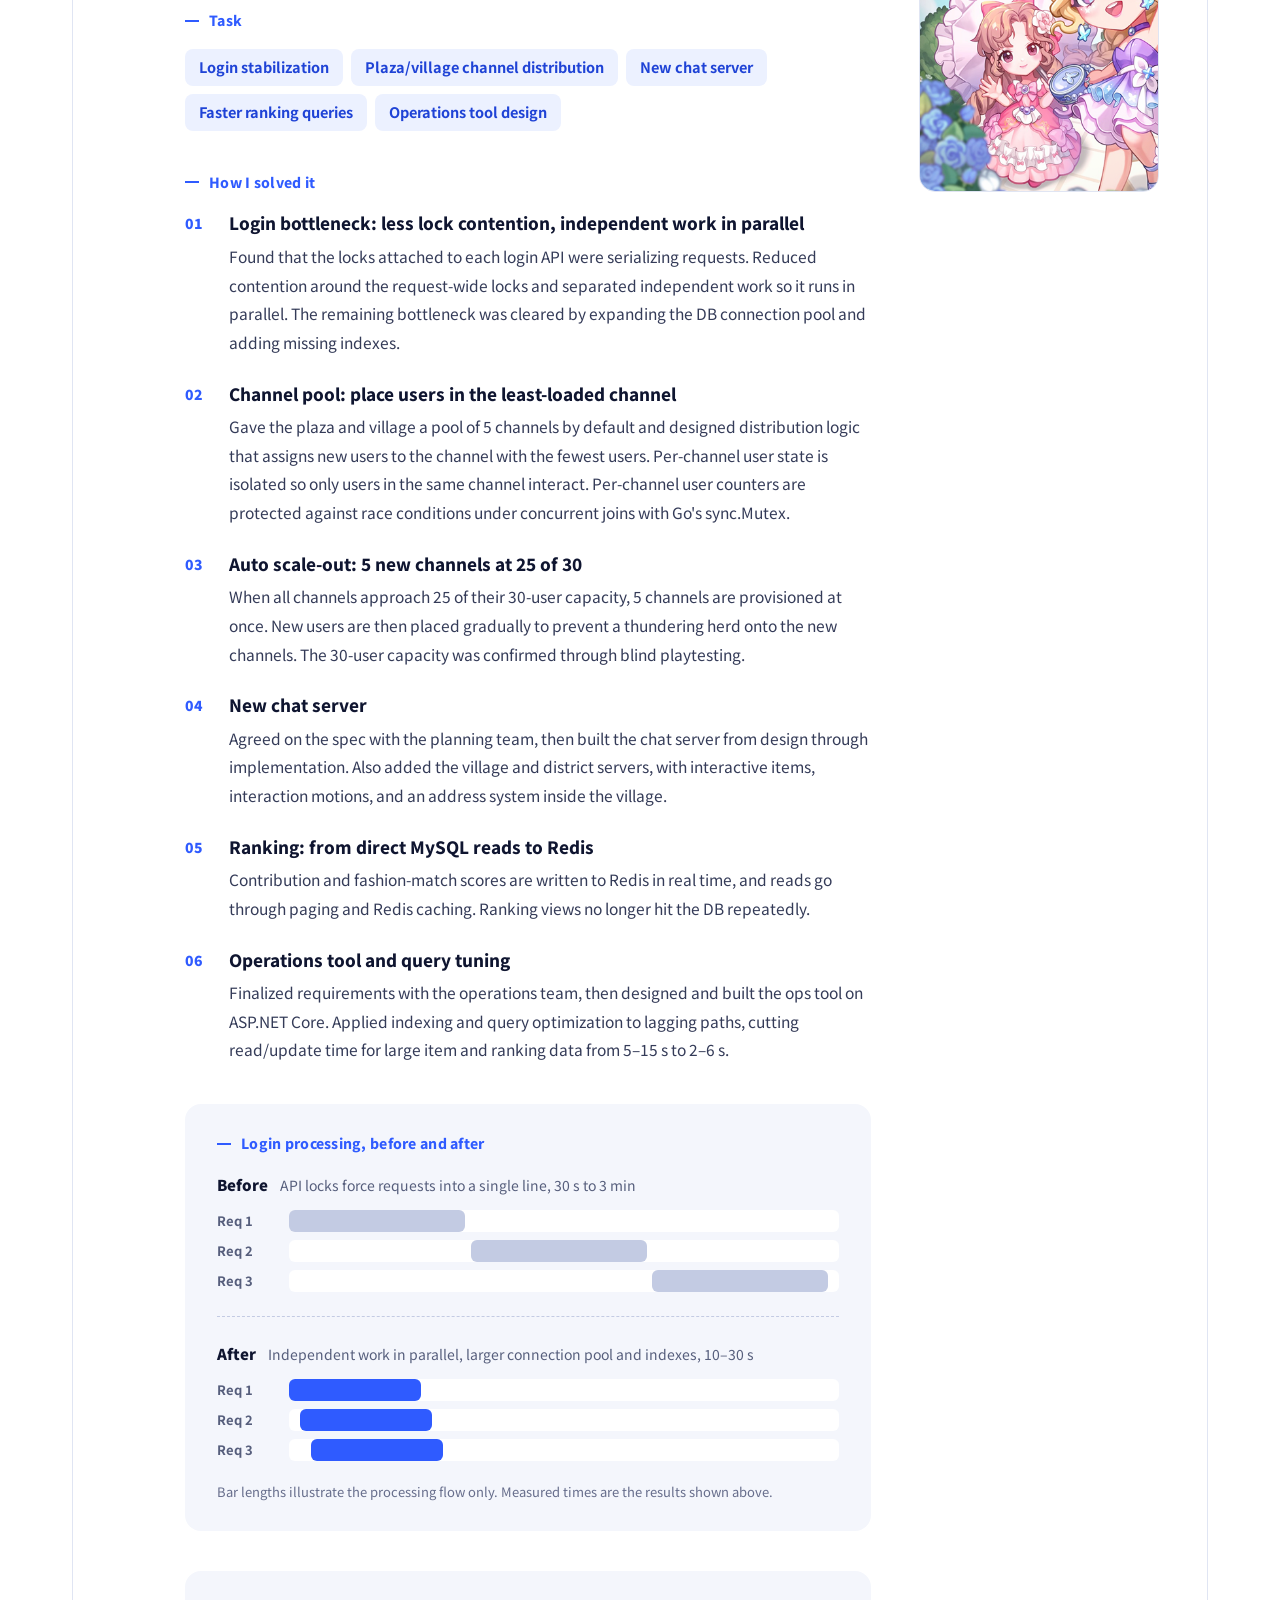
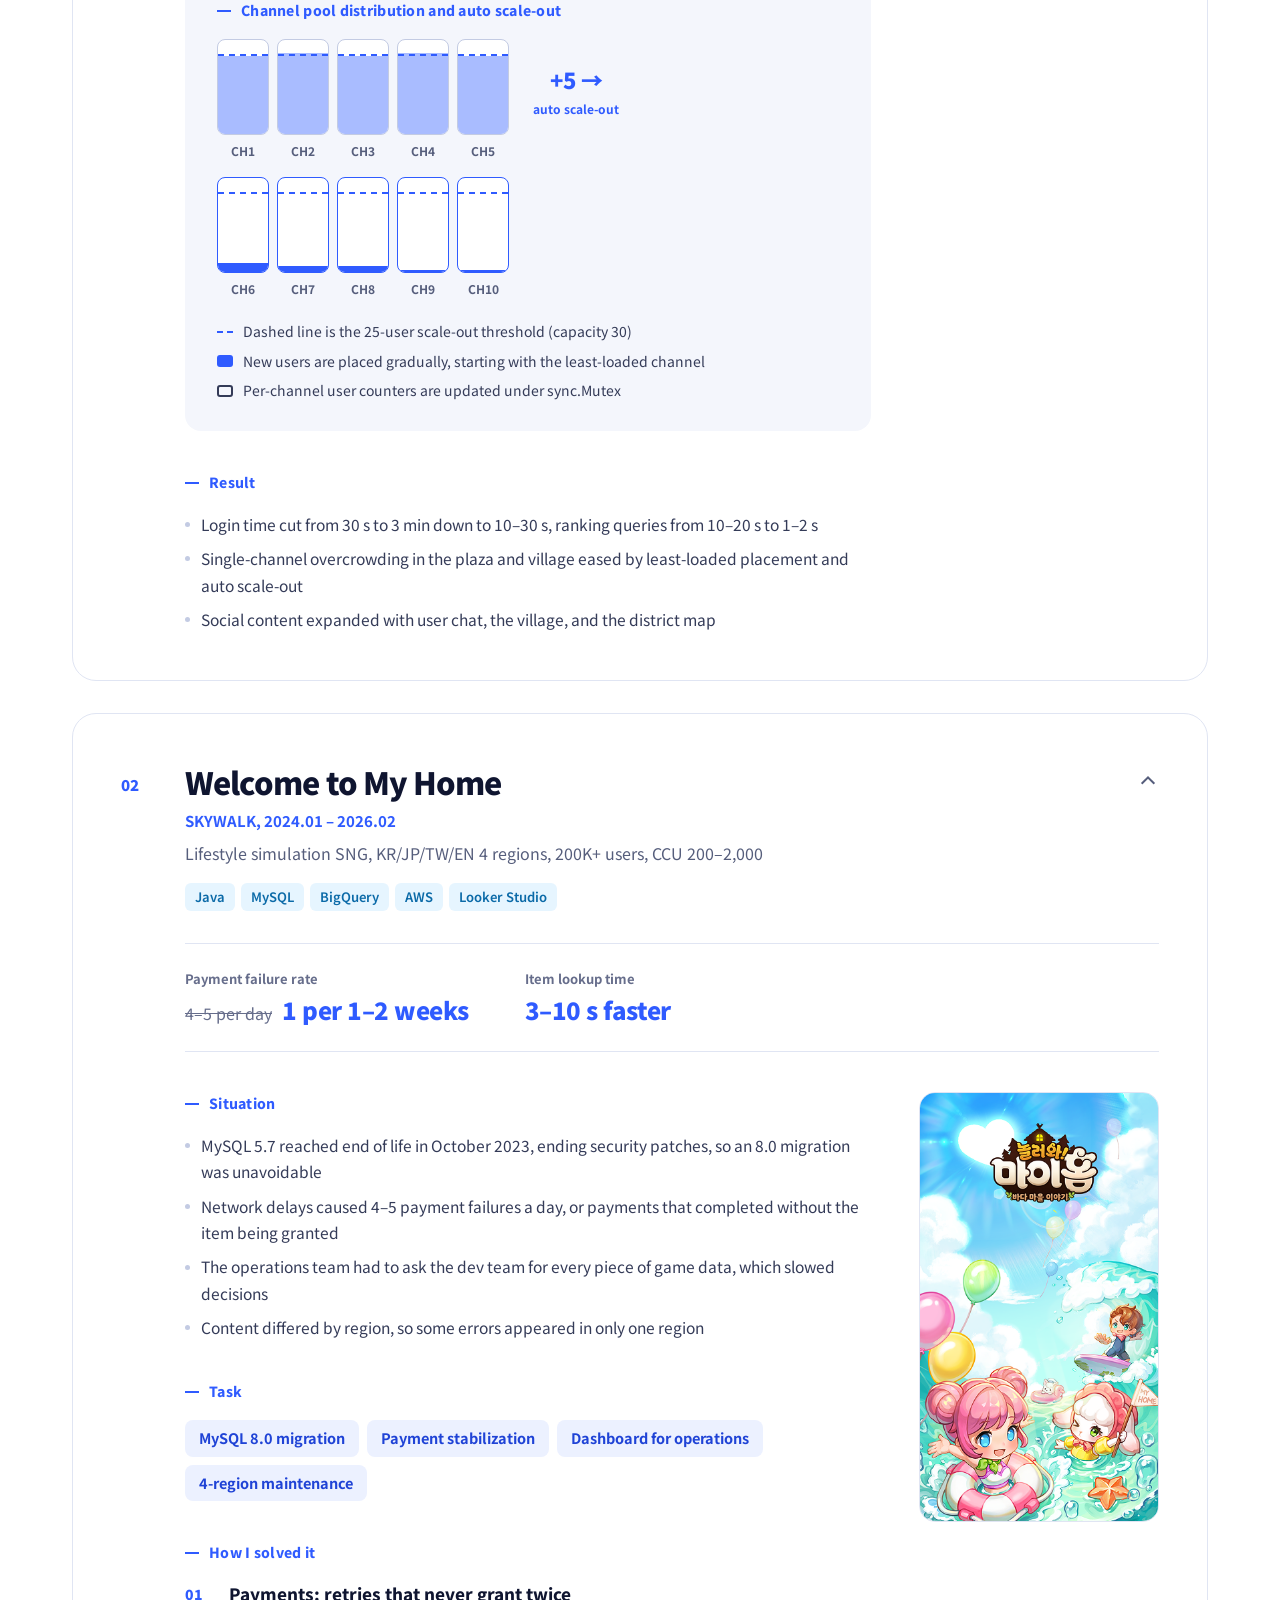
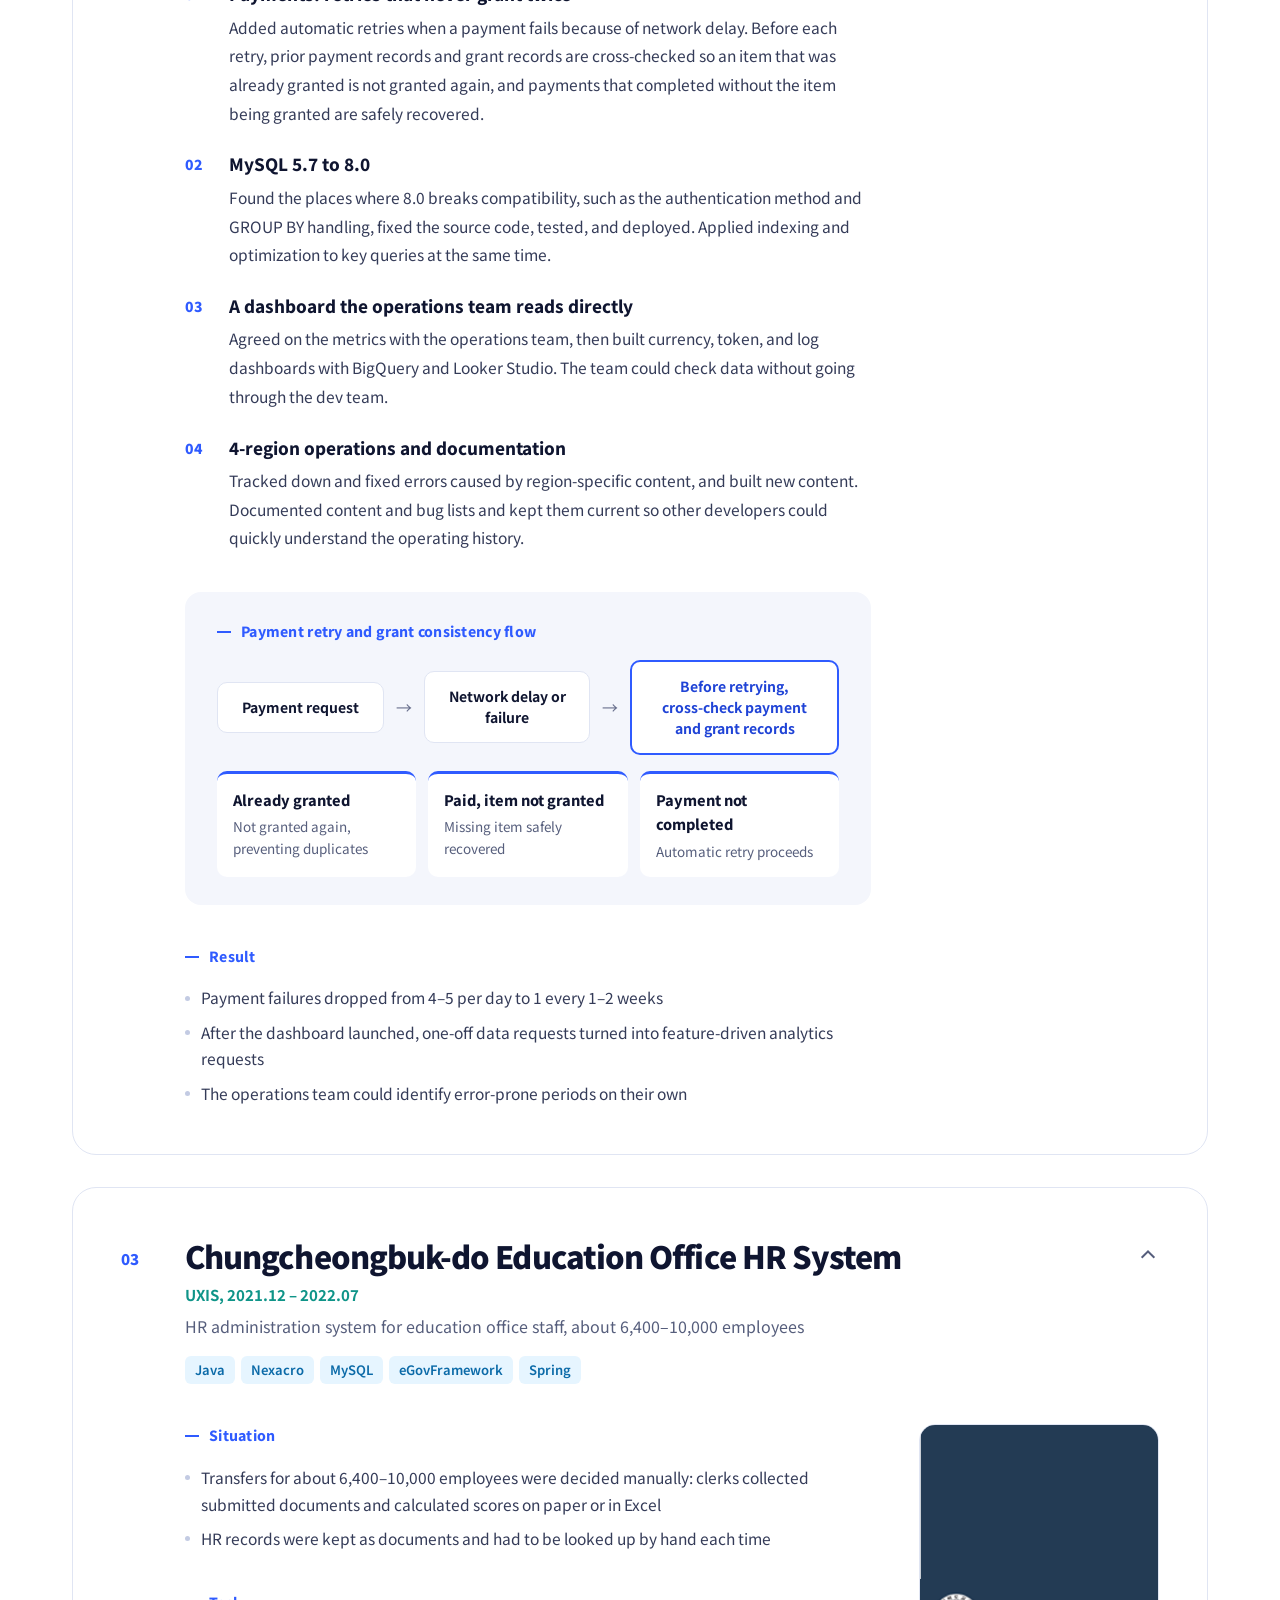
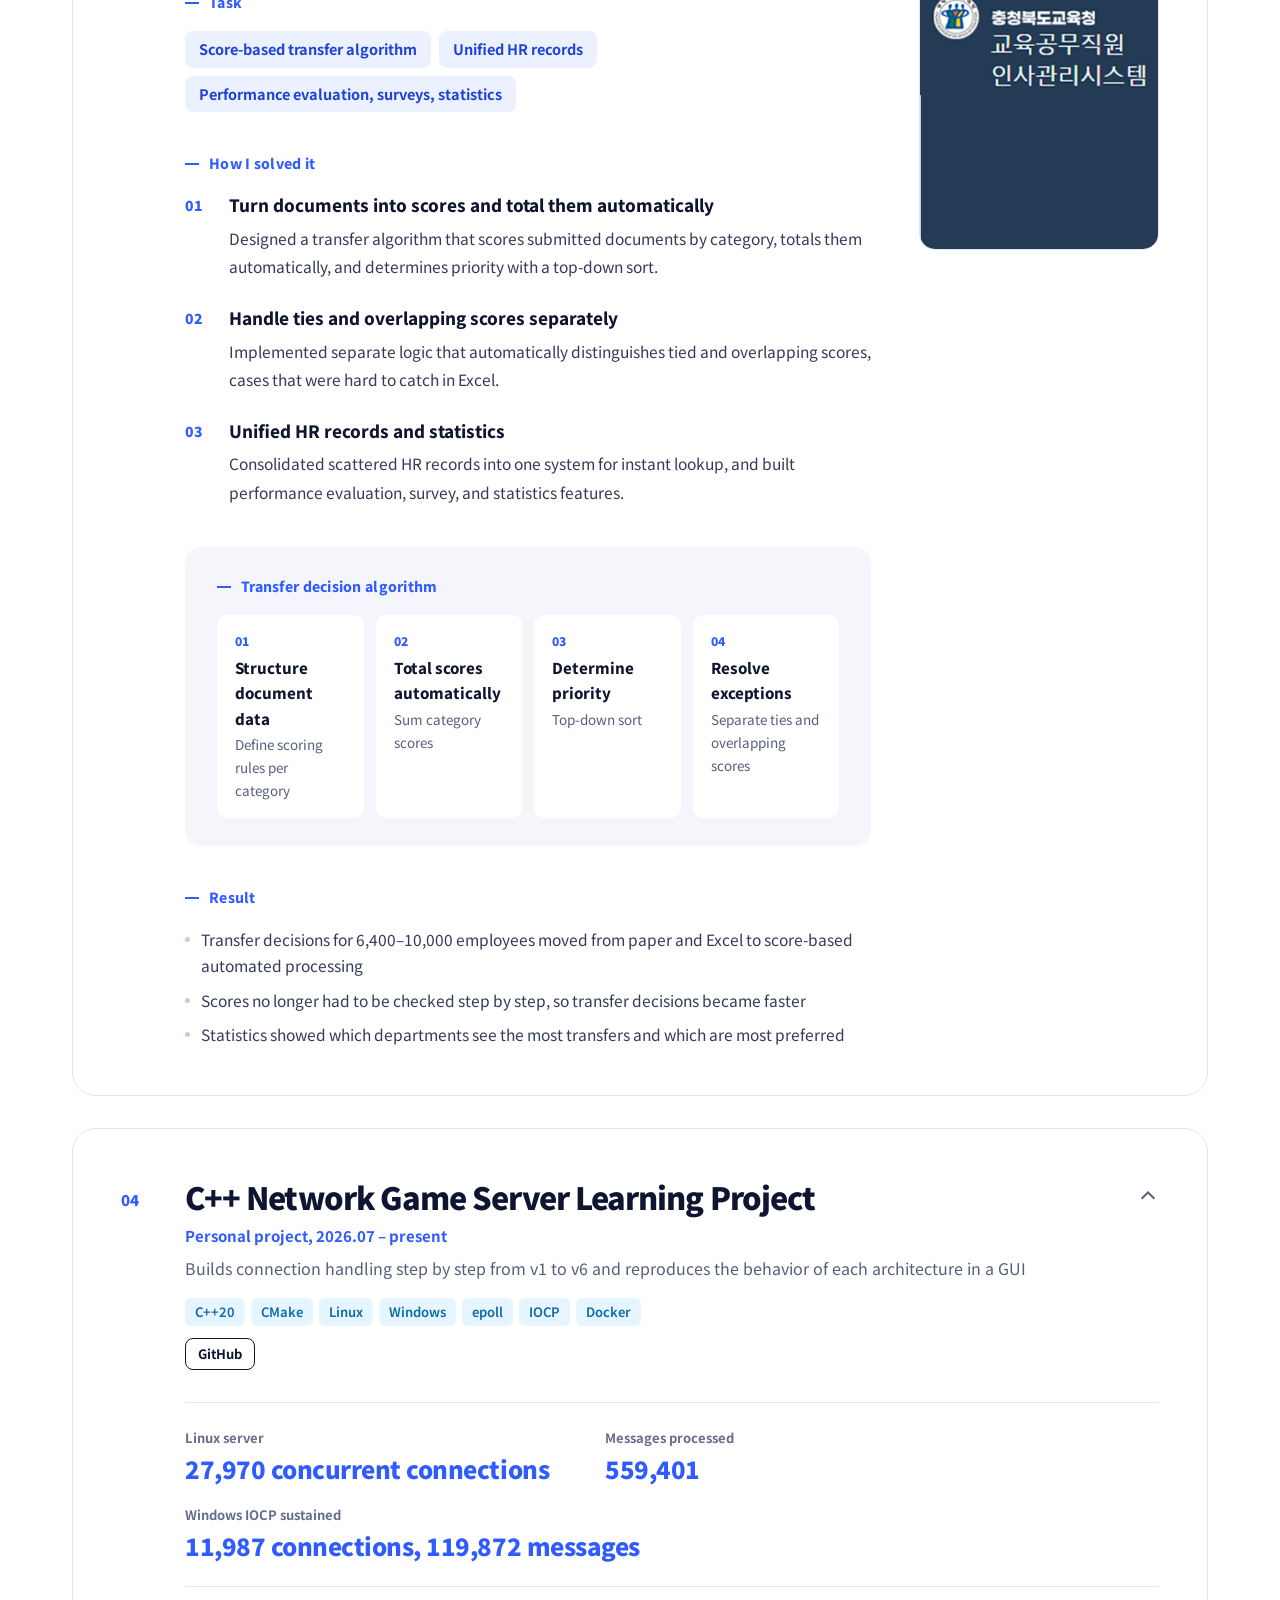
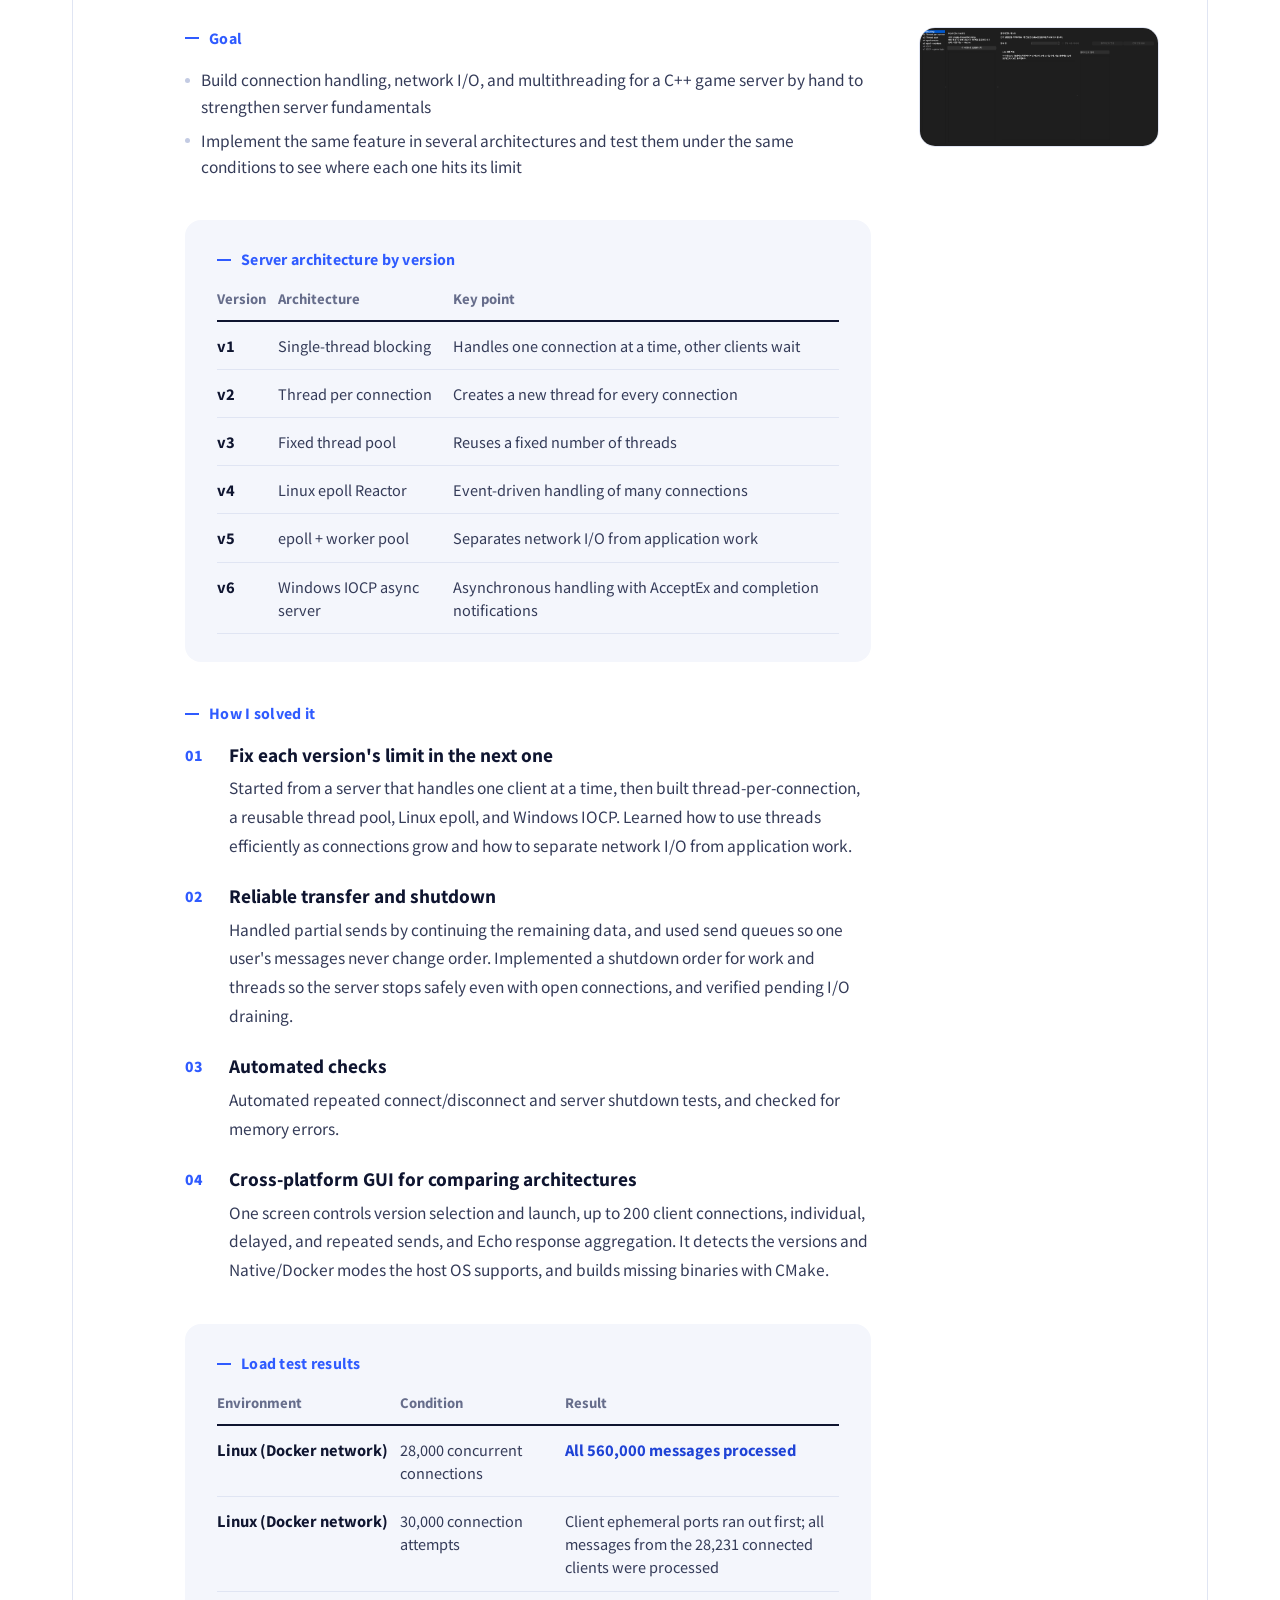
==== commit cefe1a88: "숫자 정정" ====
--- a/index_eng.html
+++ b/index_eng.html
@@ -360,7 +360,7 @@
           <li class="is-changed"><b>REDIS</b><span>Ranking cache</span></li>
           <li class="is-changed"><b>MYSQL</b><span>Persistent data, indexes</span></li>
         </ol>
-        <p class="flow-legend"><i aria-hidden="true"></i>I fixed the bottlenecks in the existing login flow and designed the new channel pool and Redis ranking structure.</p>
+        <p class="flow-legend"><i aria-hidden="true"></i>I fixed the bottlenecks in the existing login flow and designed the new channel pool distribution.</p>
       </div>
     </div>
   </div>
@@ -382,7 +382,7 @@
         <div>
           <h3 class="deep-title">CocoMine</h3>
           <p class="deep-meta">SKYWALK, 2024.12 – 2026.02</p>
-          <p class="deep-context">Cozy life simulation SNS, 30K+ users, peak CCU 500–1,000</p>
+          <p class="deep-context">Cozy life simulation SNS, 10K+ users, peak CCU 500–1,000</p>
           <p class="deep-team"><b>Team and role</b>Server content developer in a team of 2 server, 5 client, and 1 UI developers. After the other server developer left mid-project, I owned the server alone. Key technical decisions such as channel distribution and scale-out were reviewed with the CTO before being applied.</p>
           <div class="tags"><span>Go</span><span>C#</span><span>ASP.NET Core</span><span>MySQL</span><span>Redis</span><span>BigQuery</span></div>
         </div>
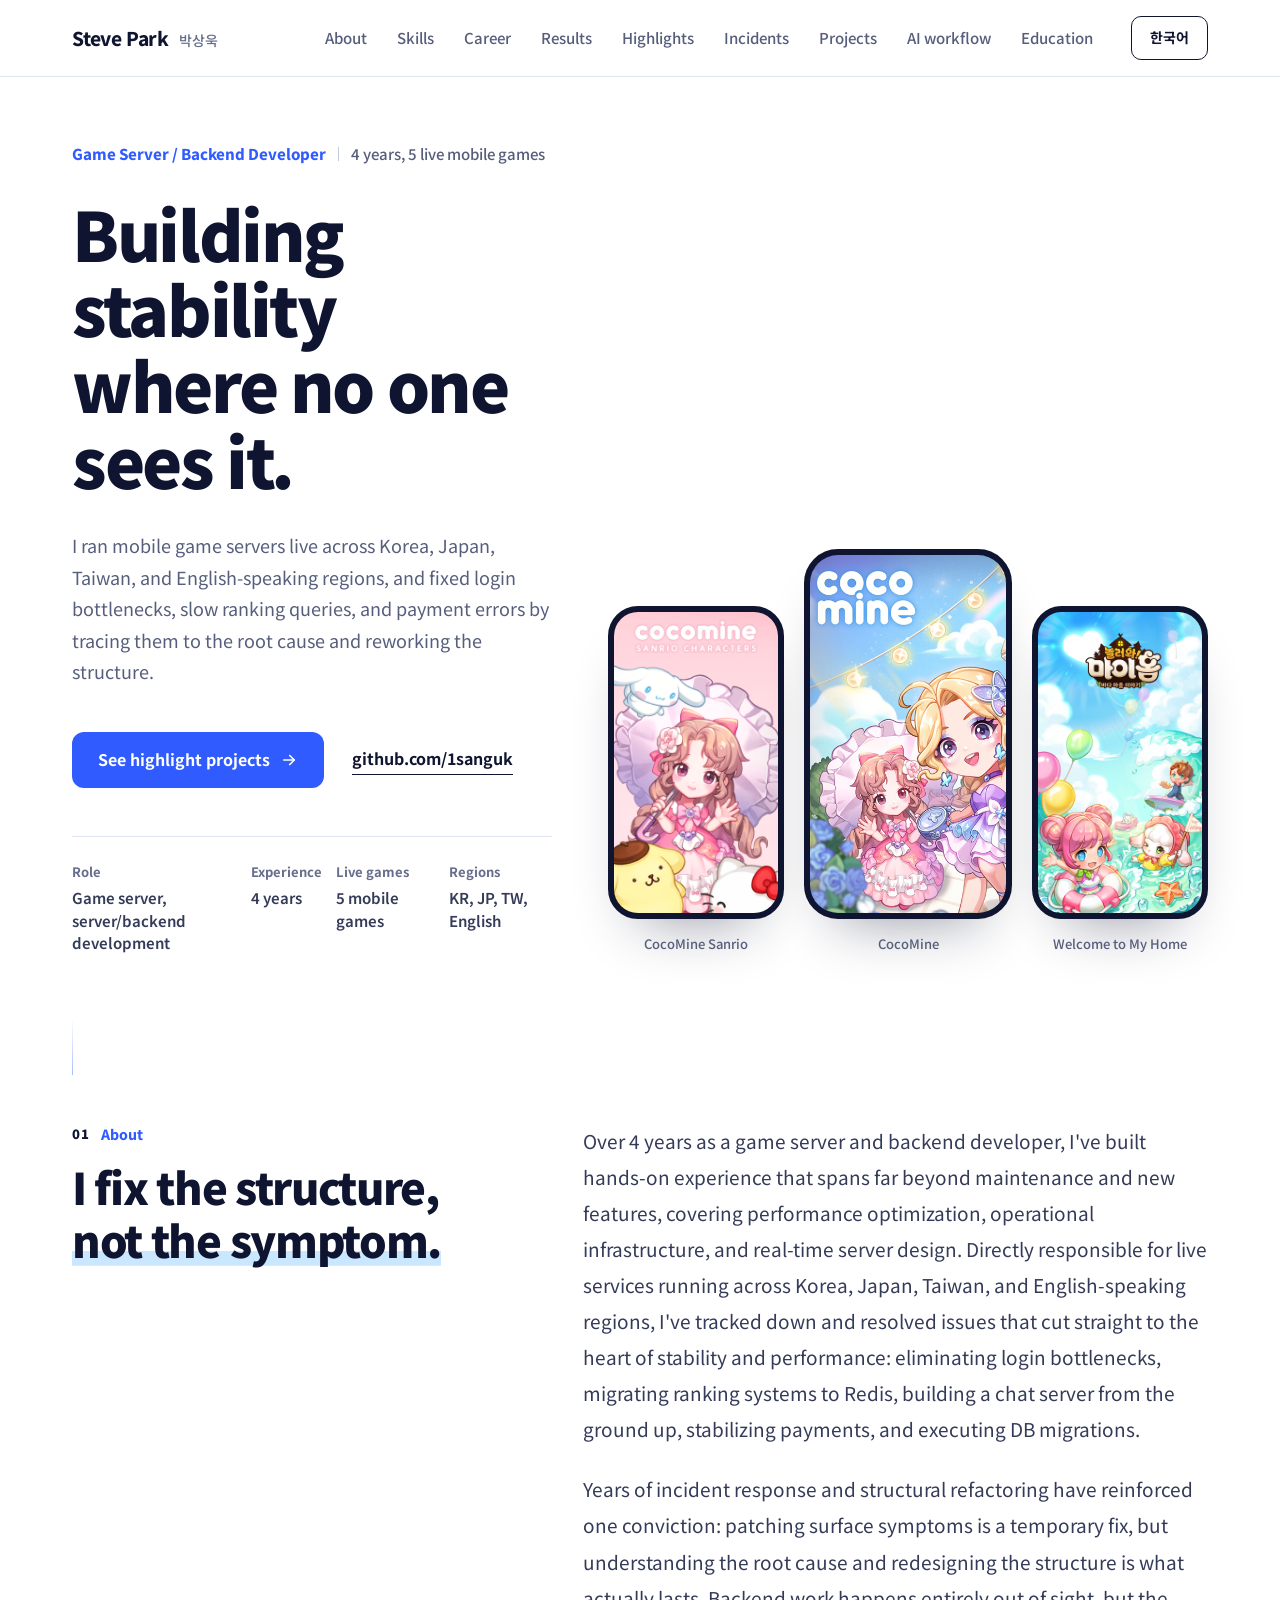
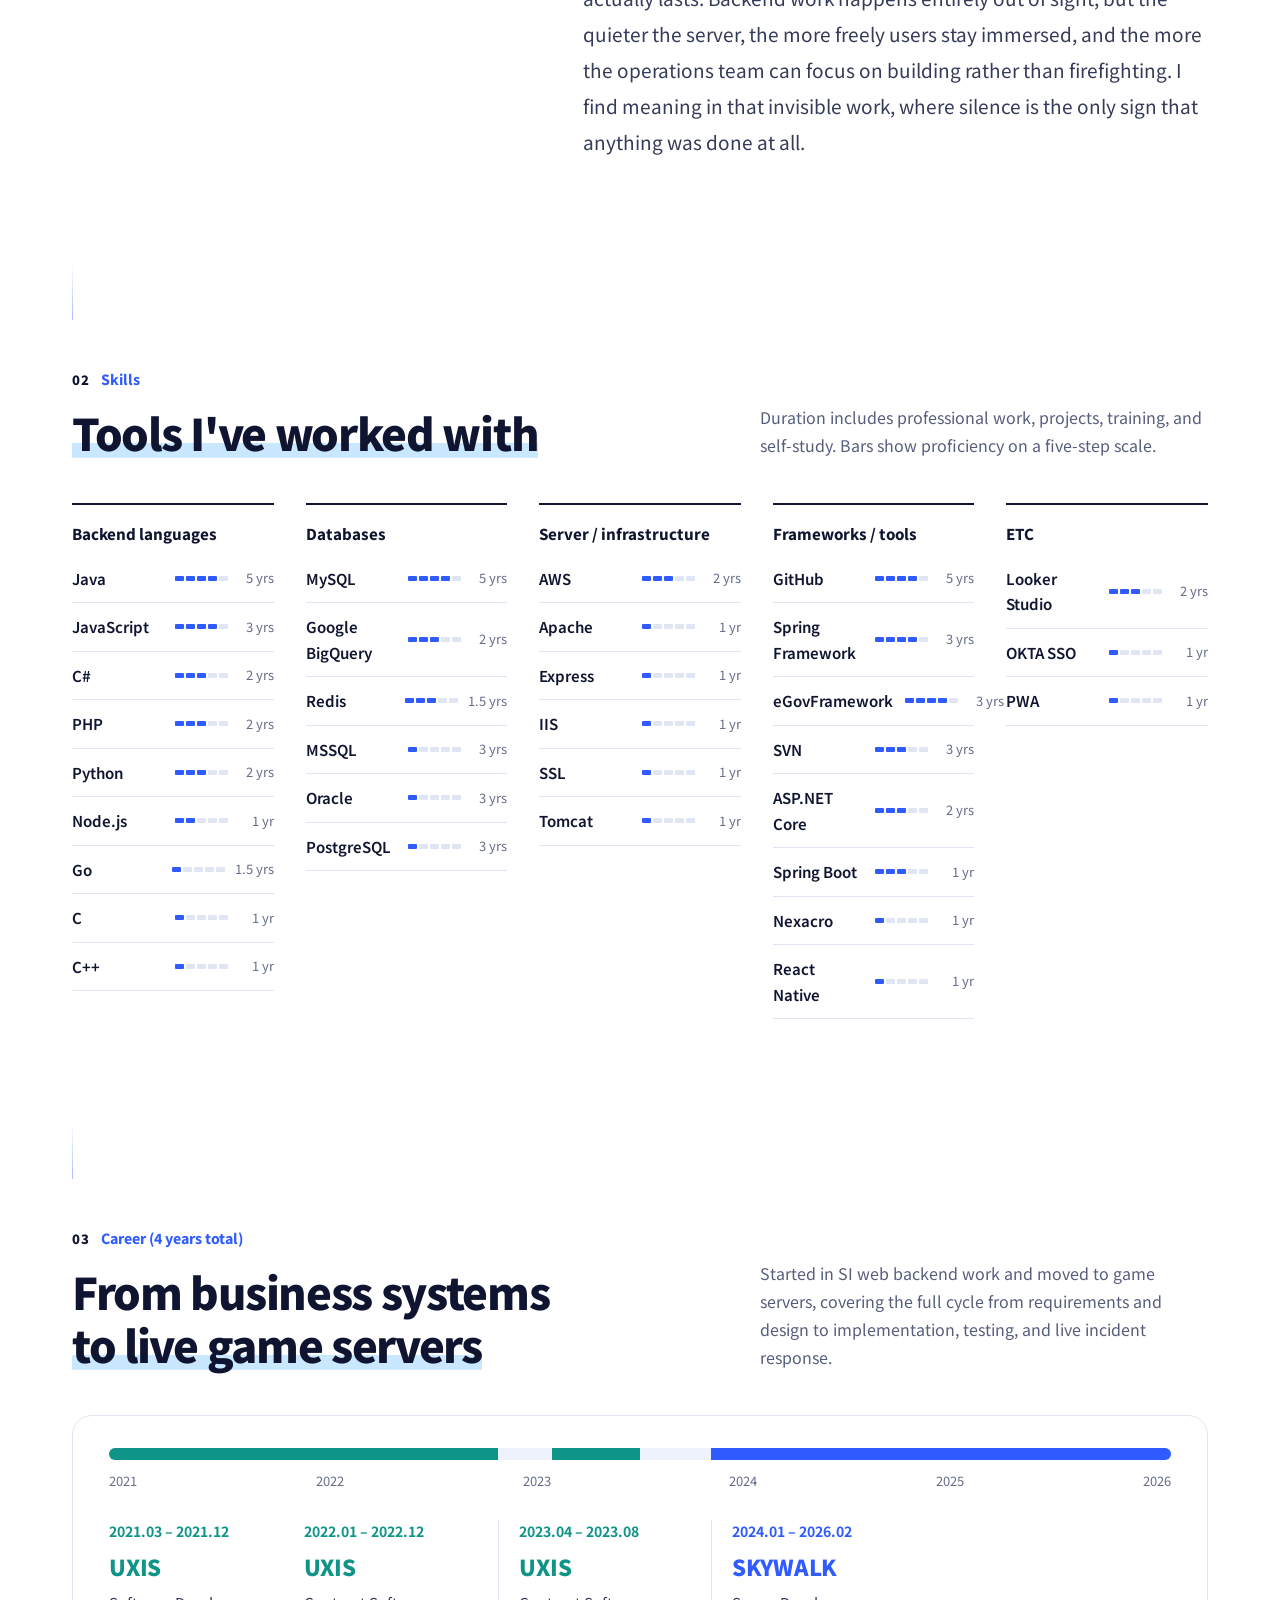
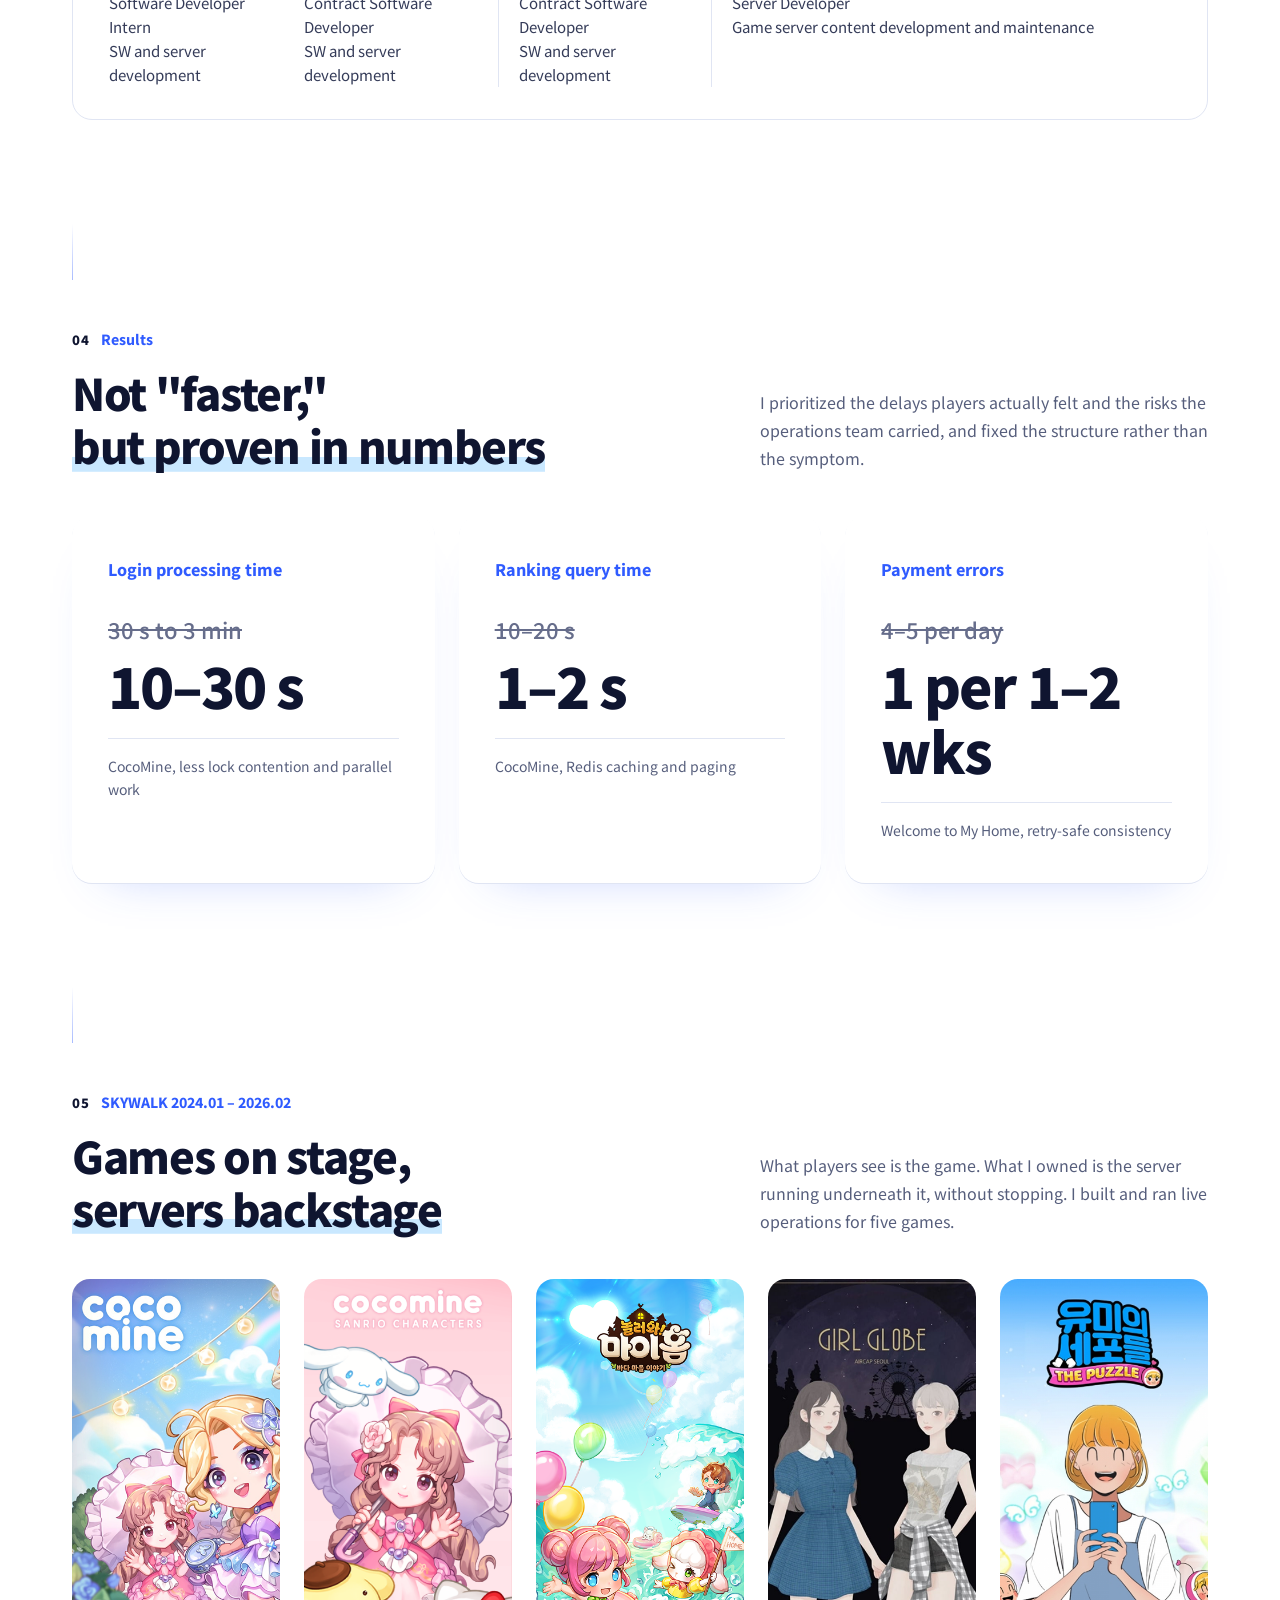
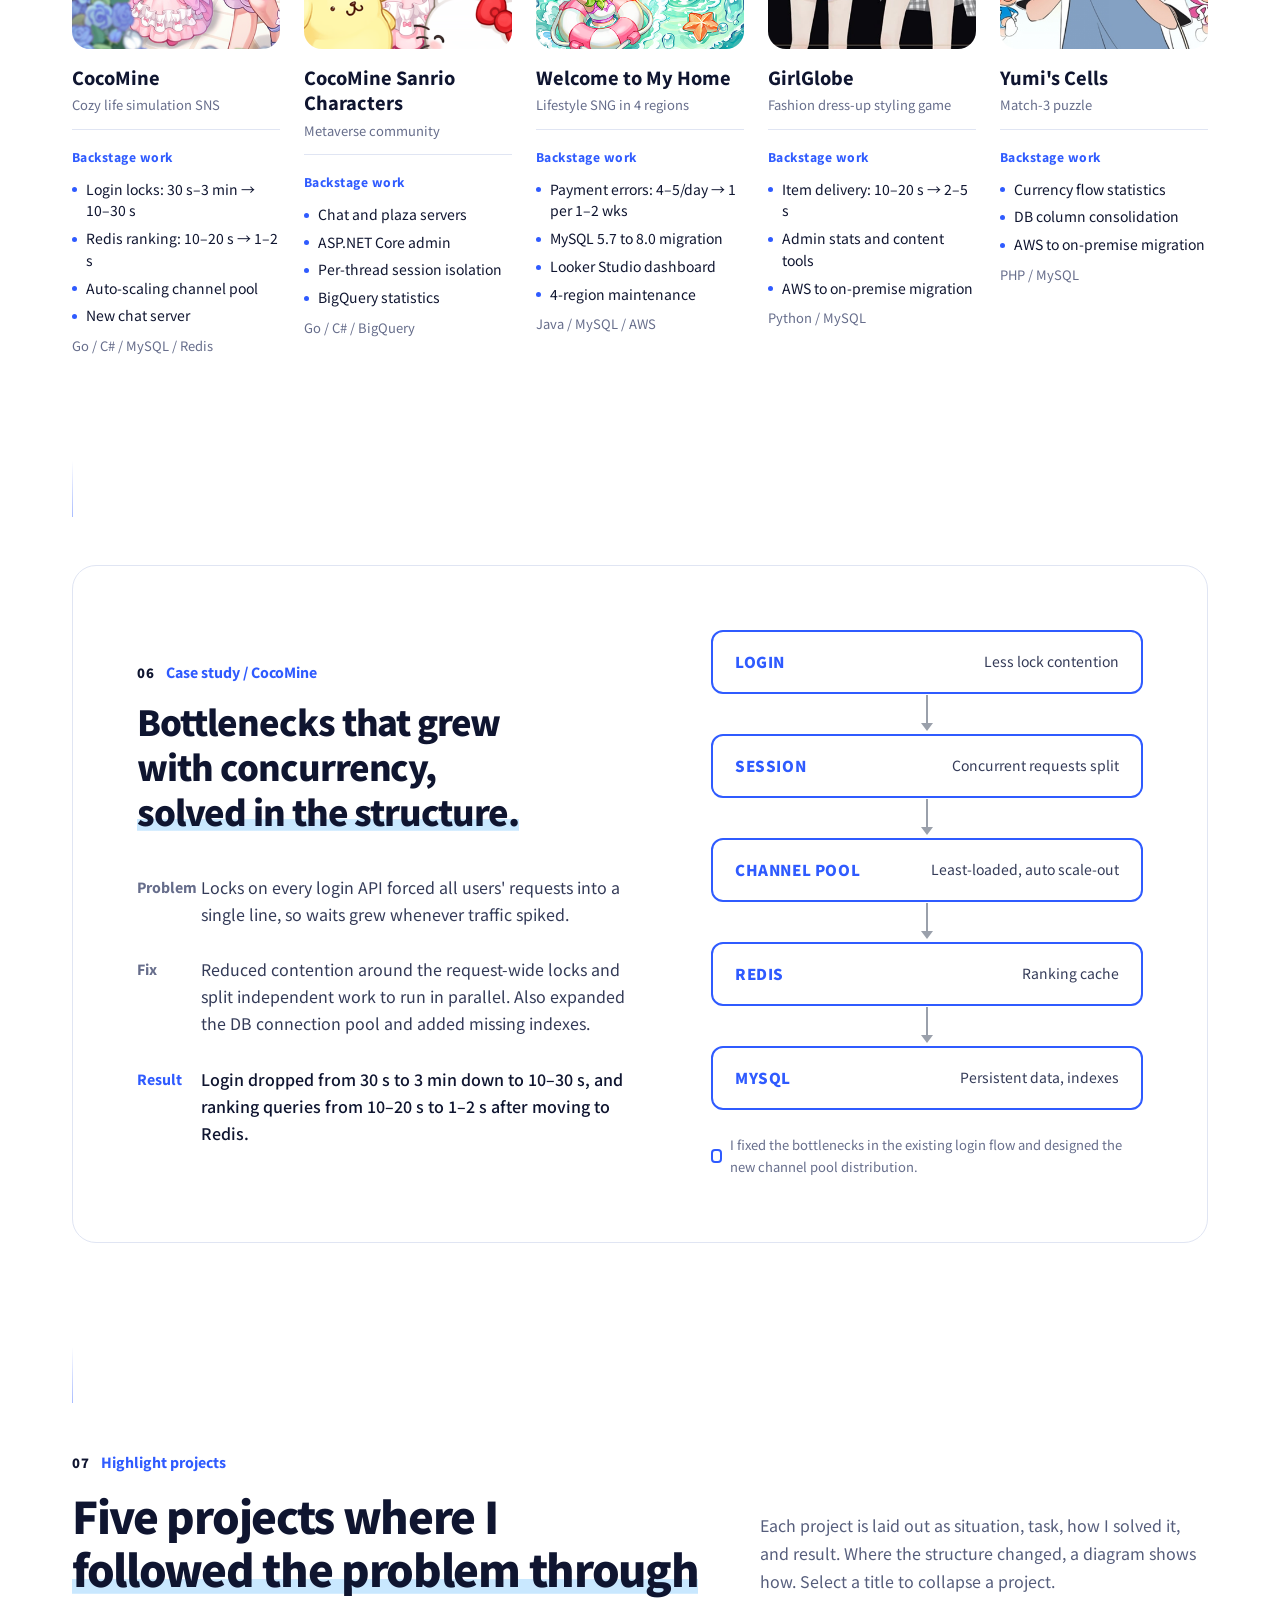
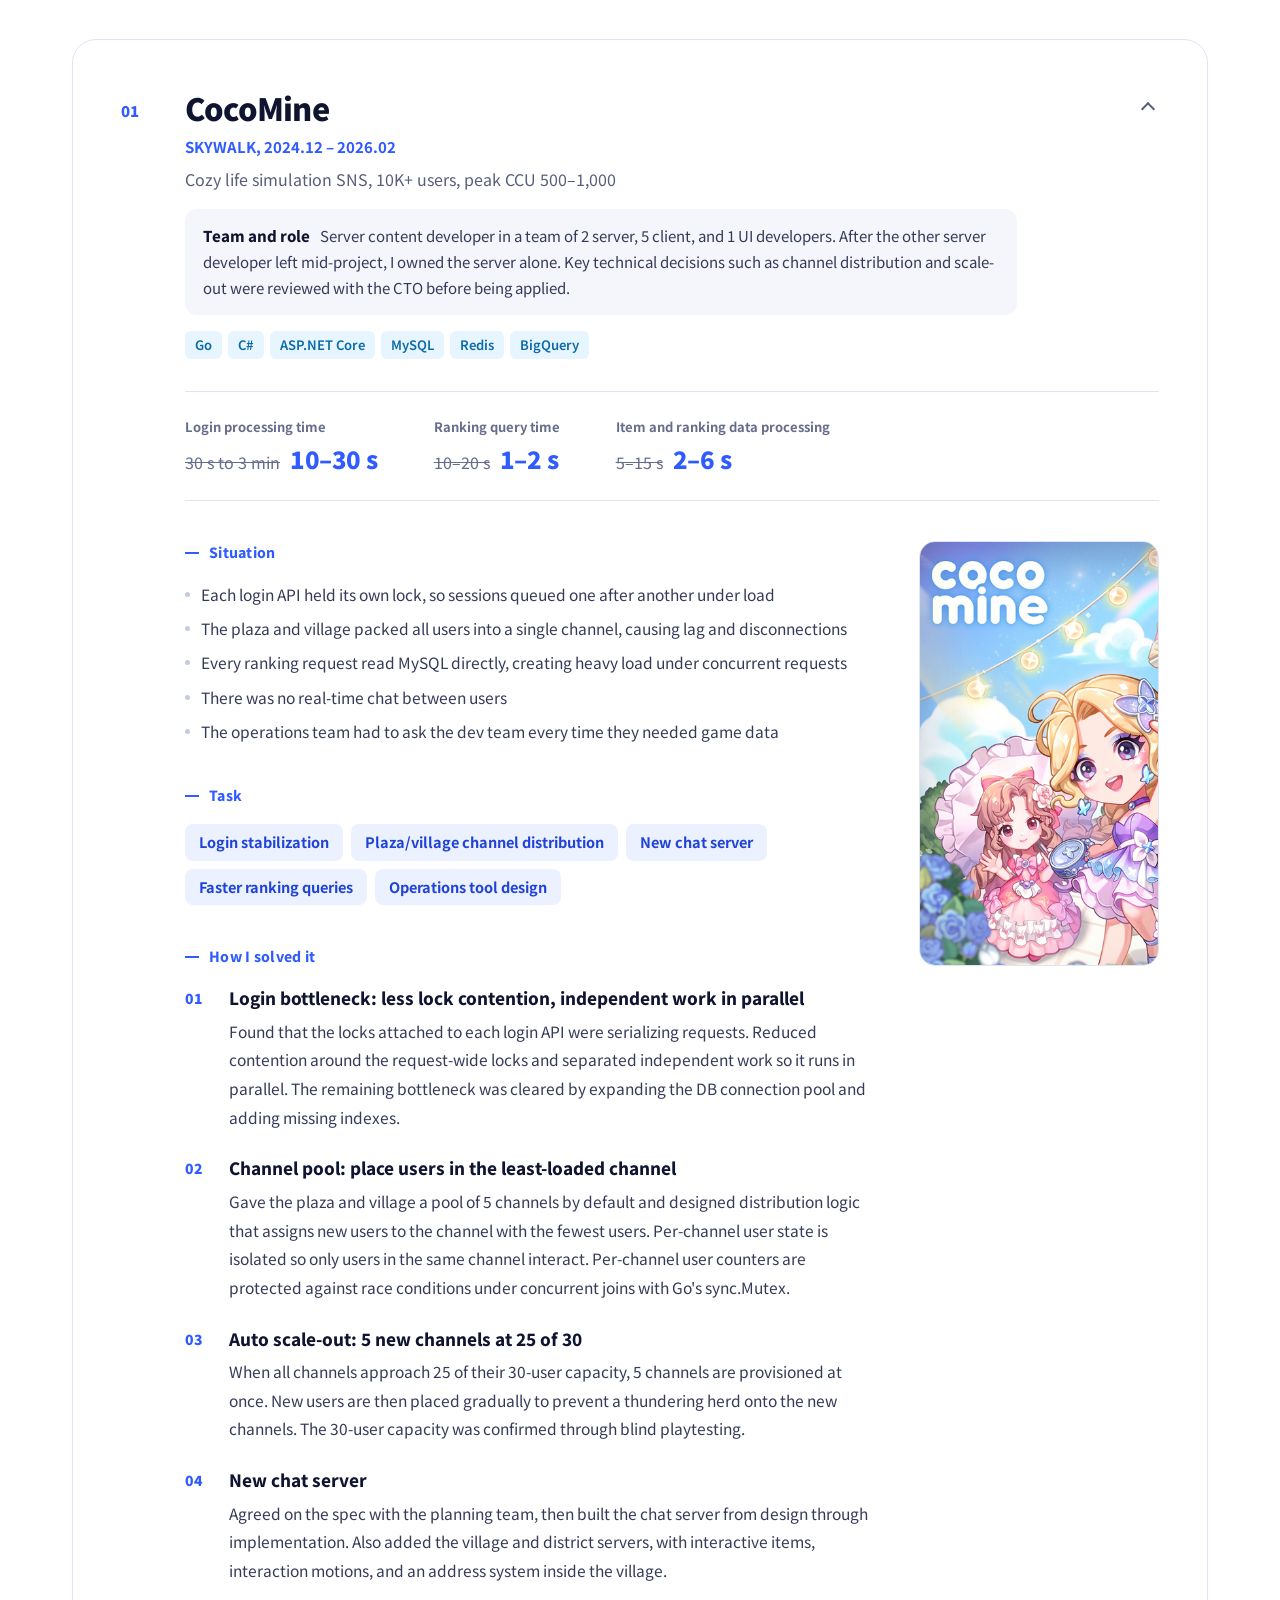
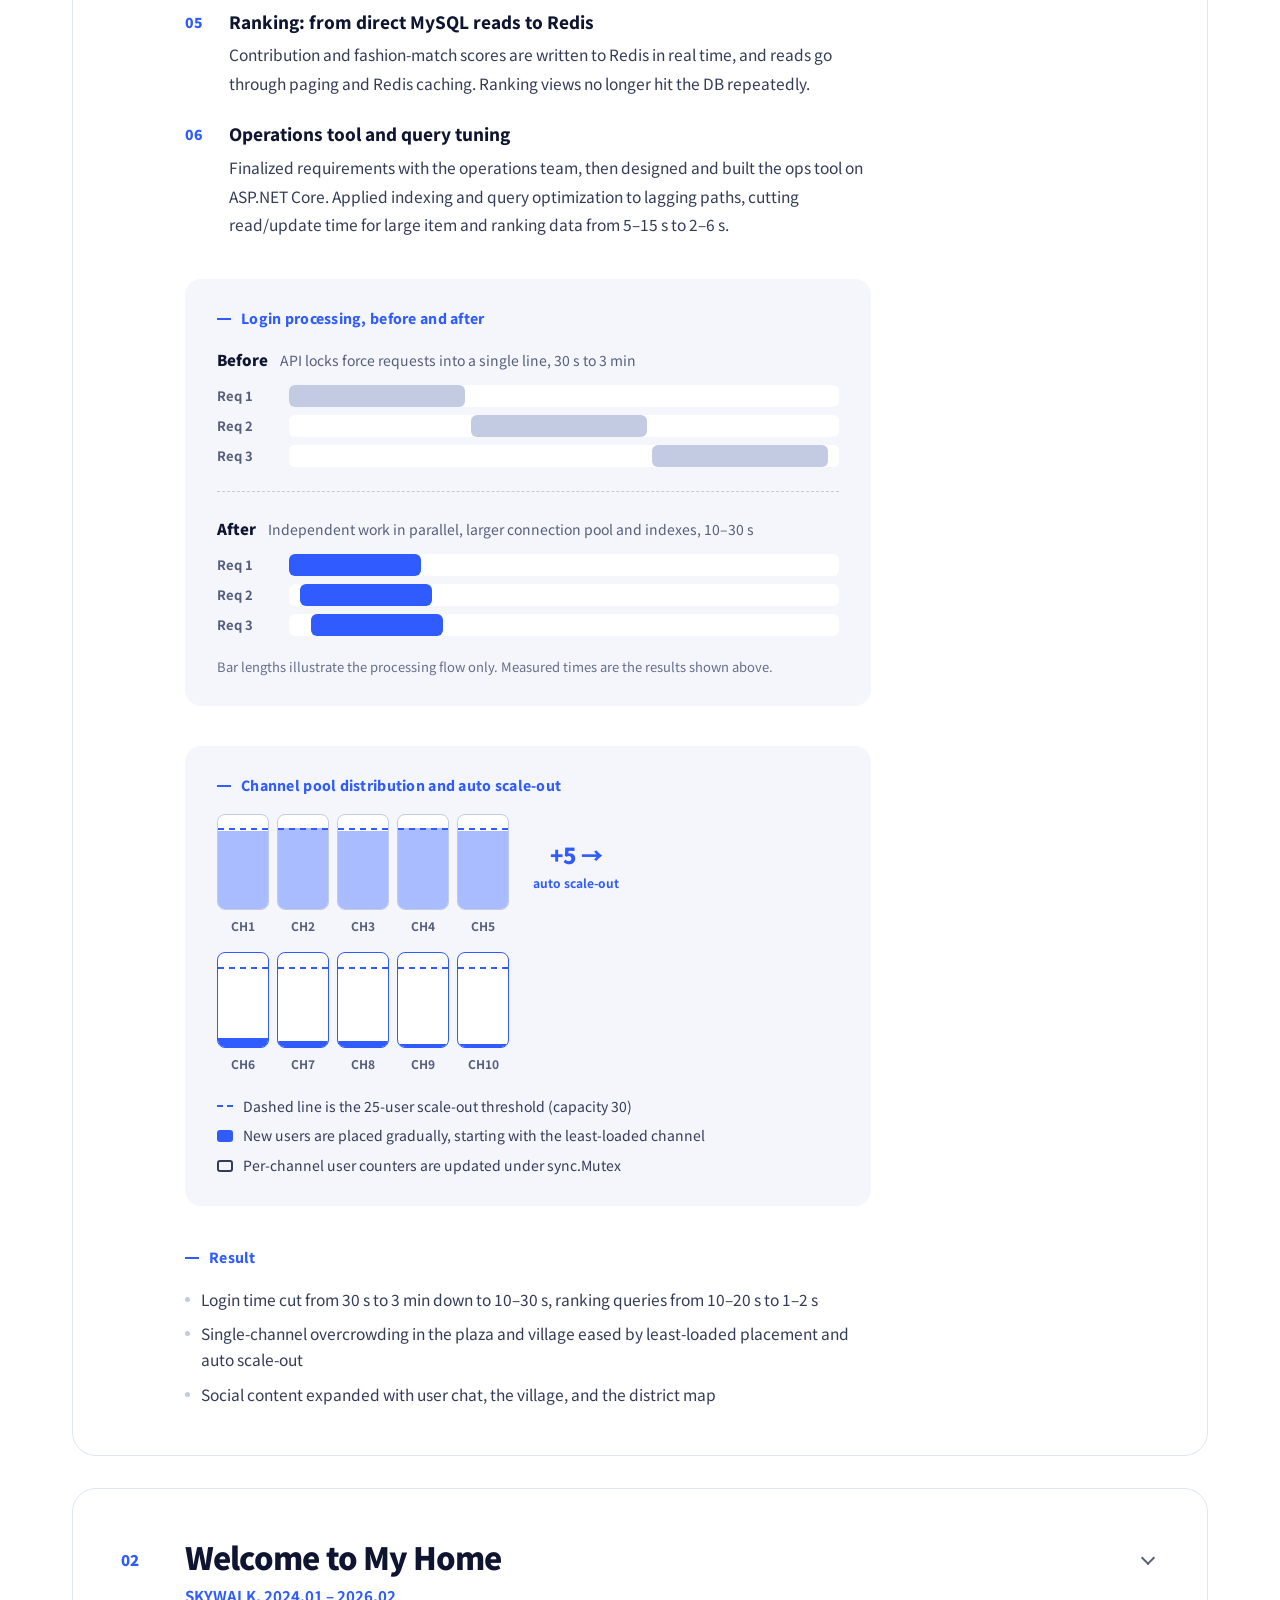
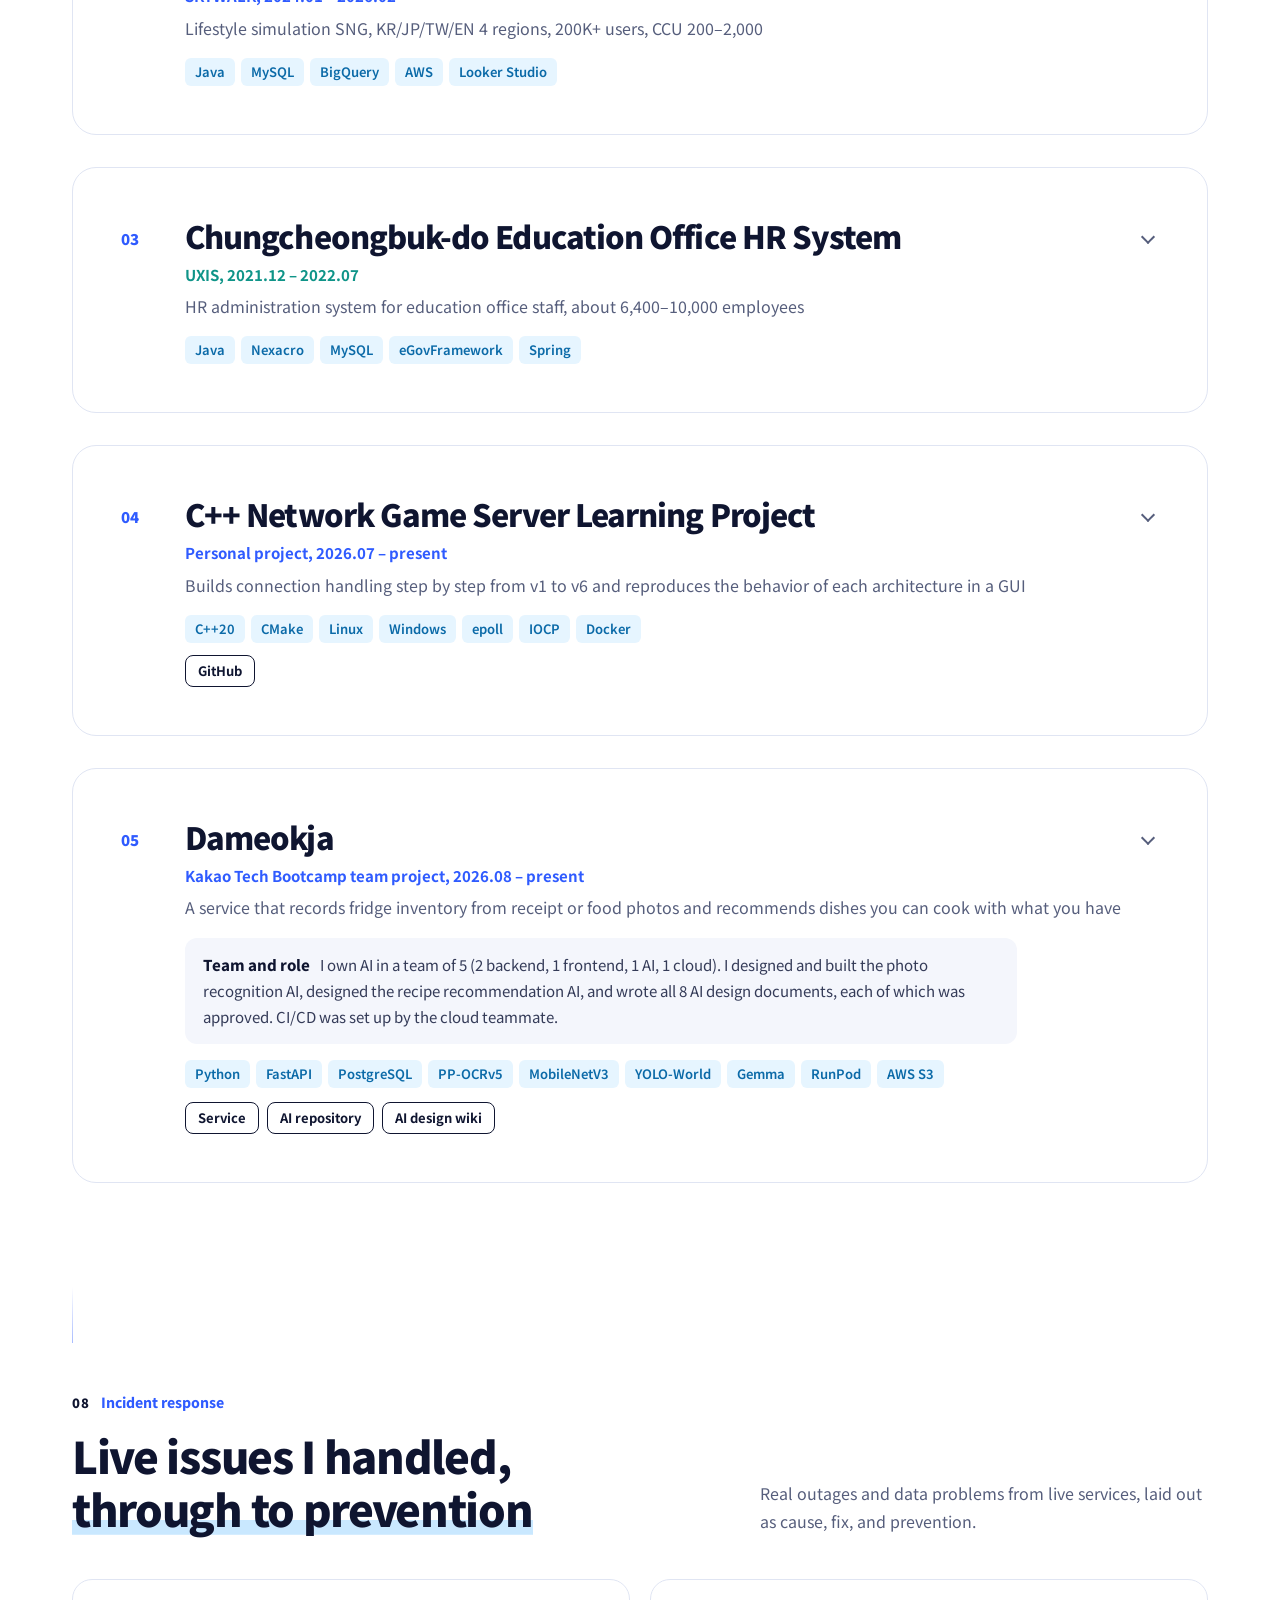
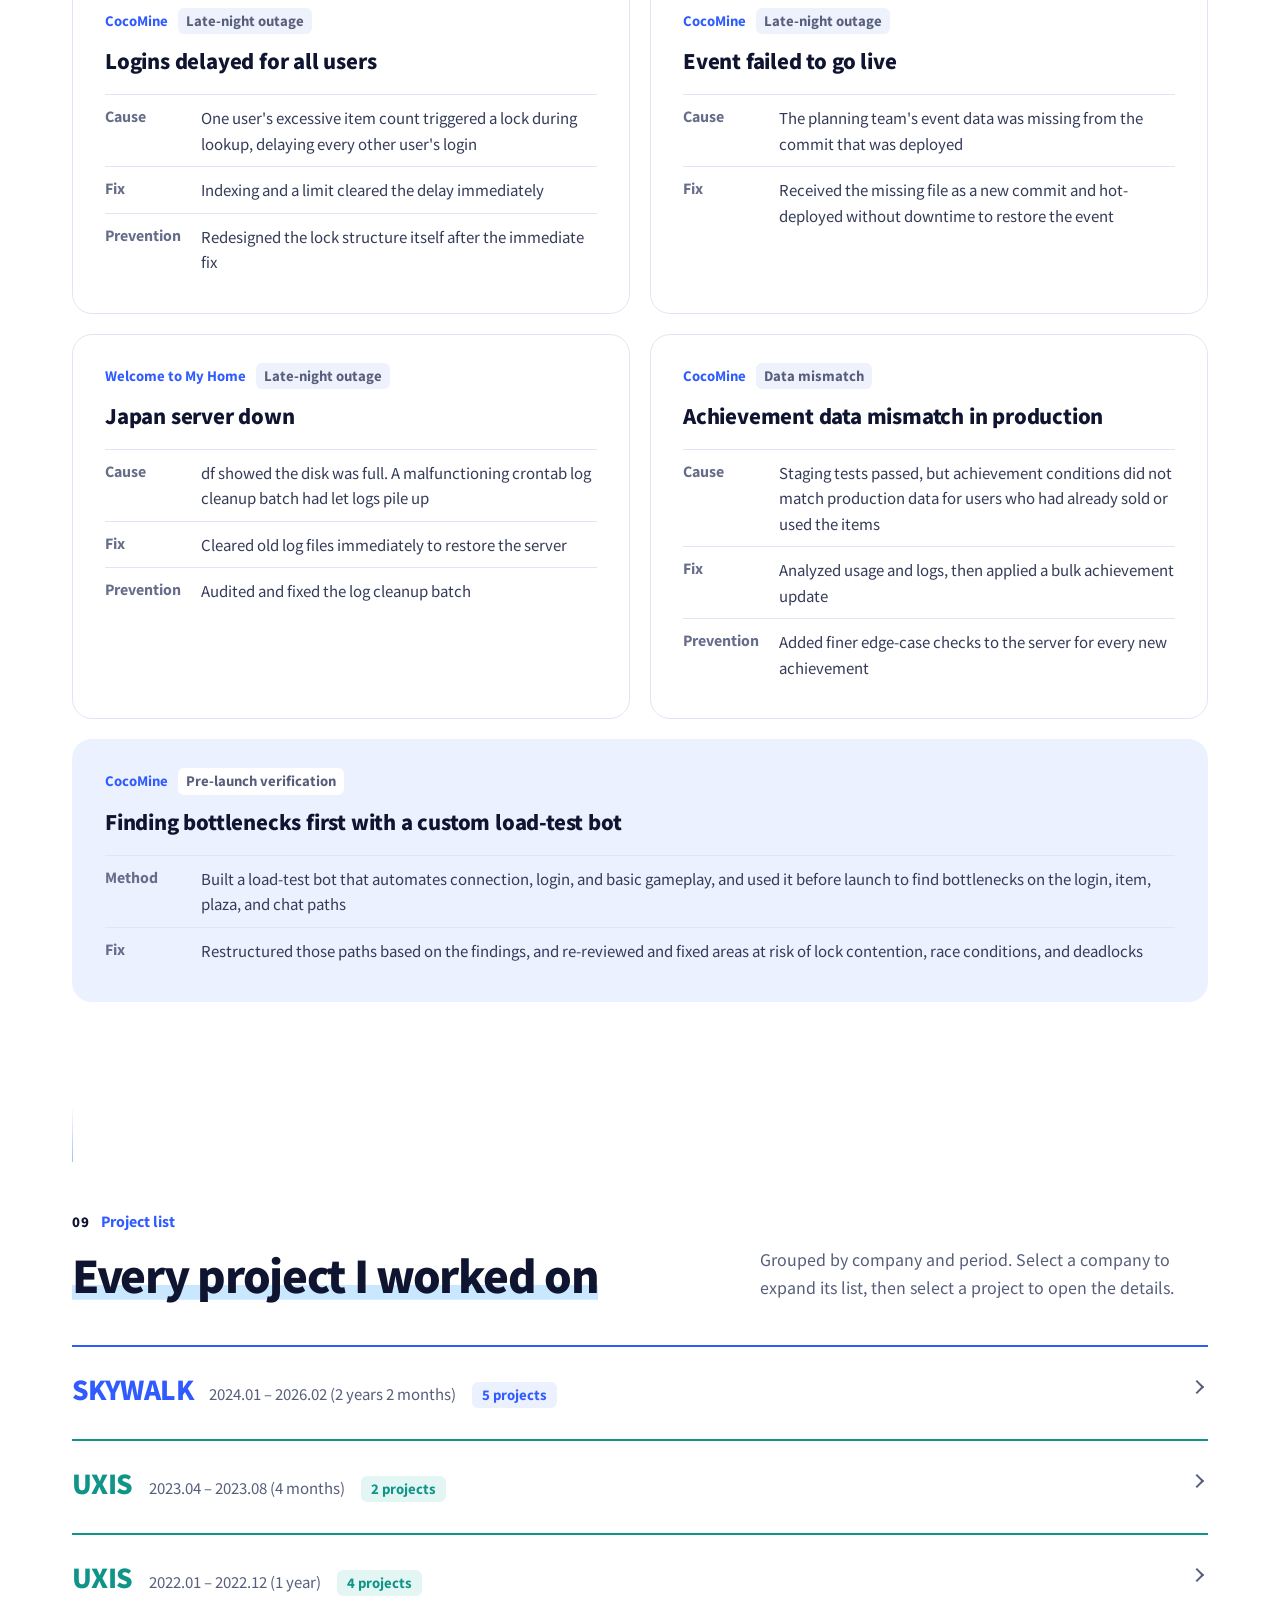
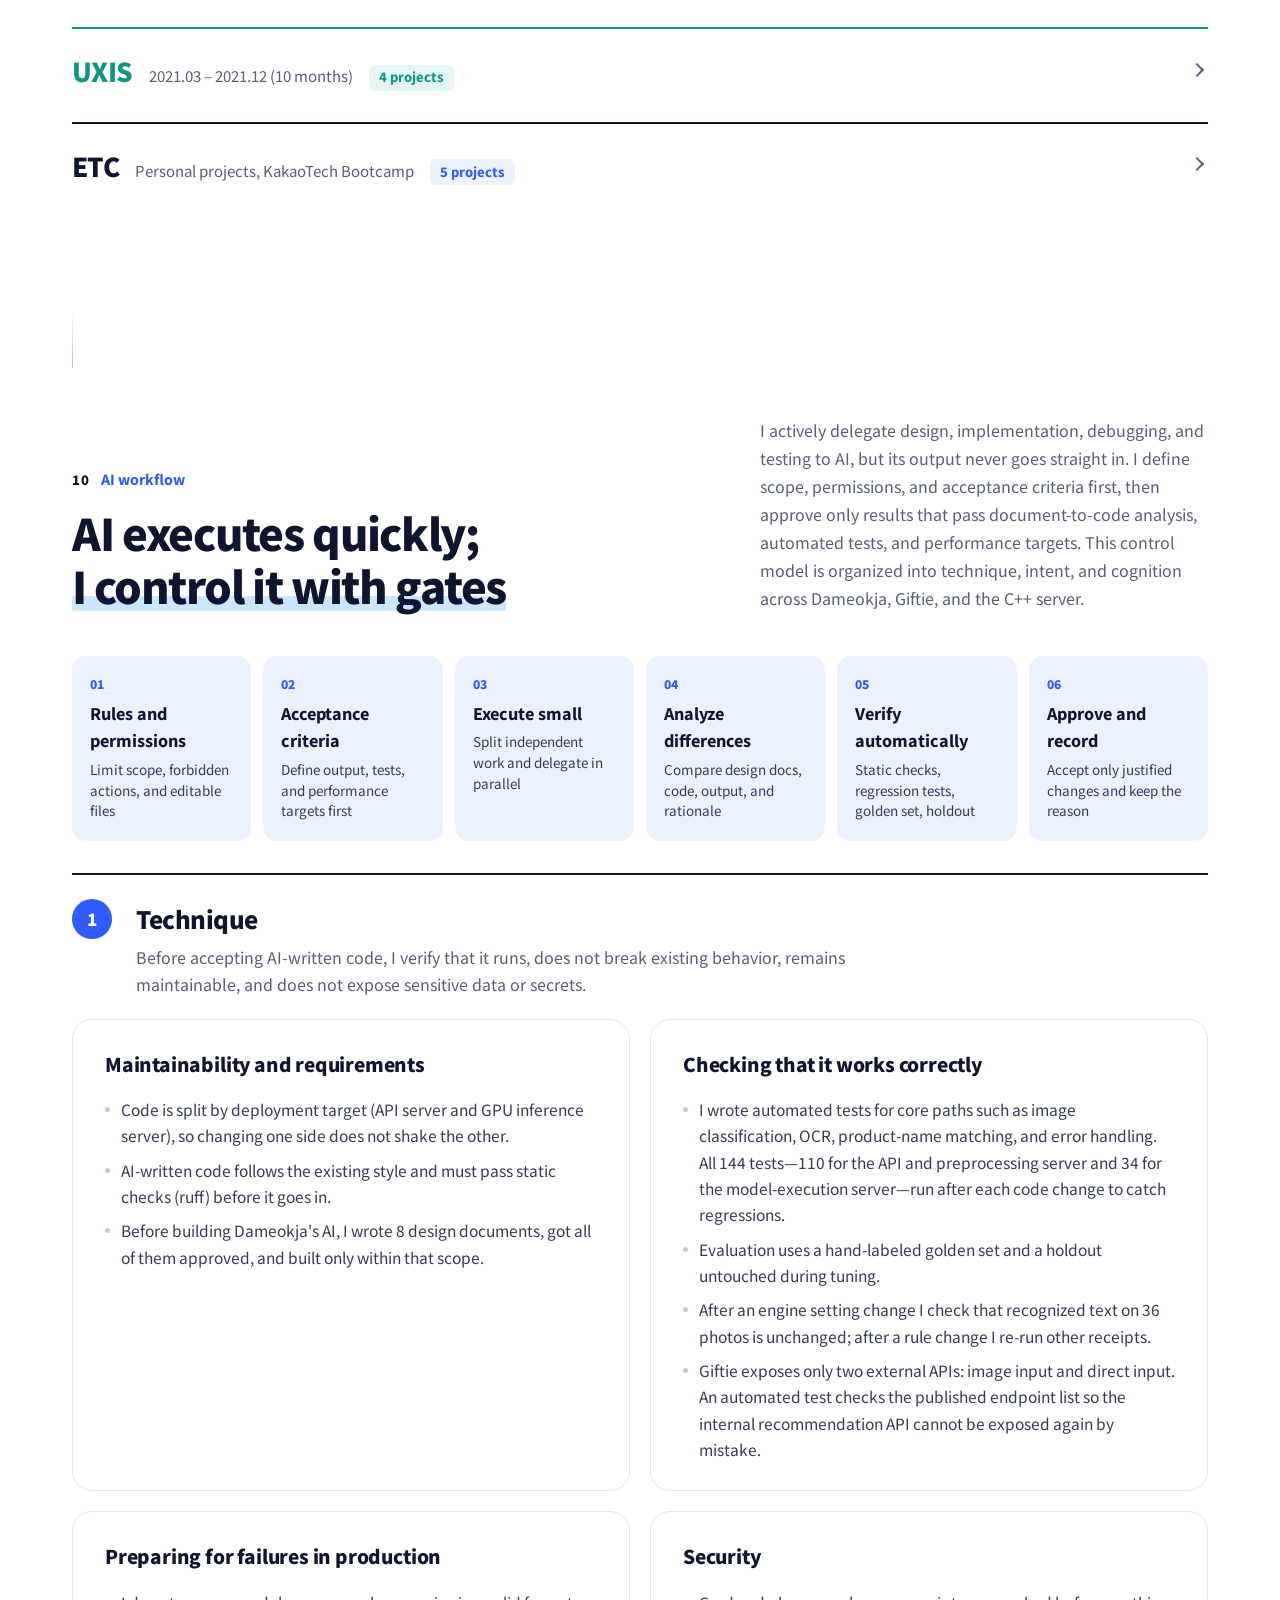
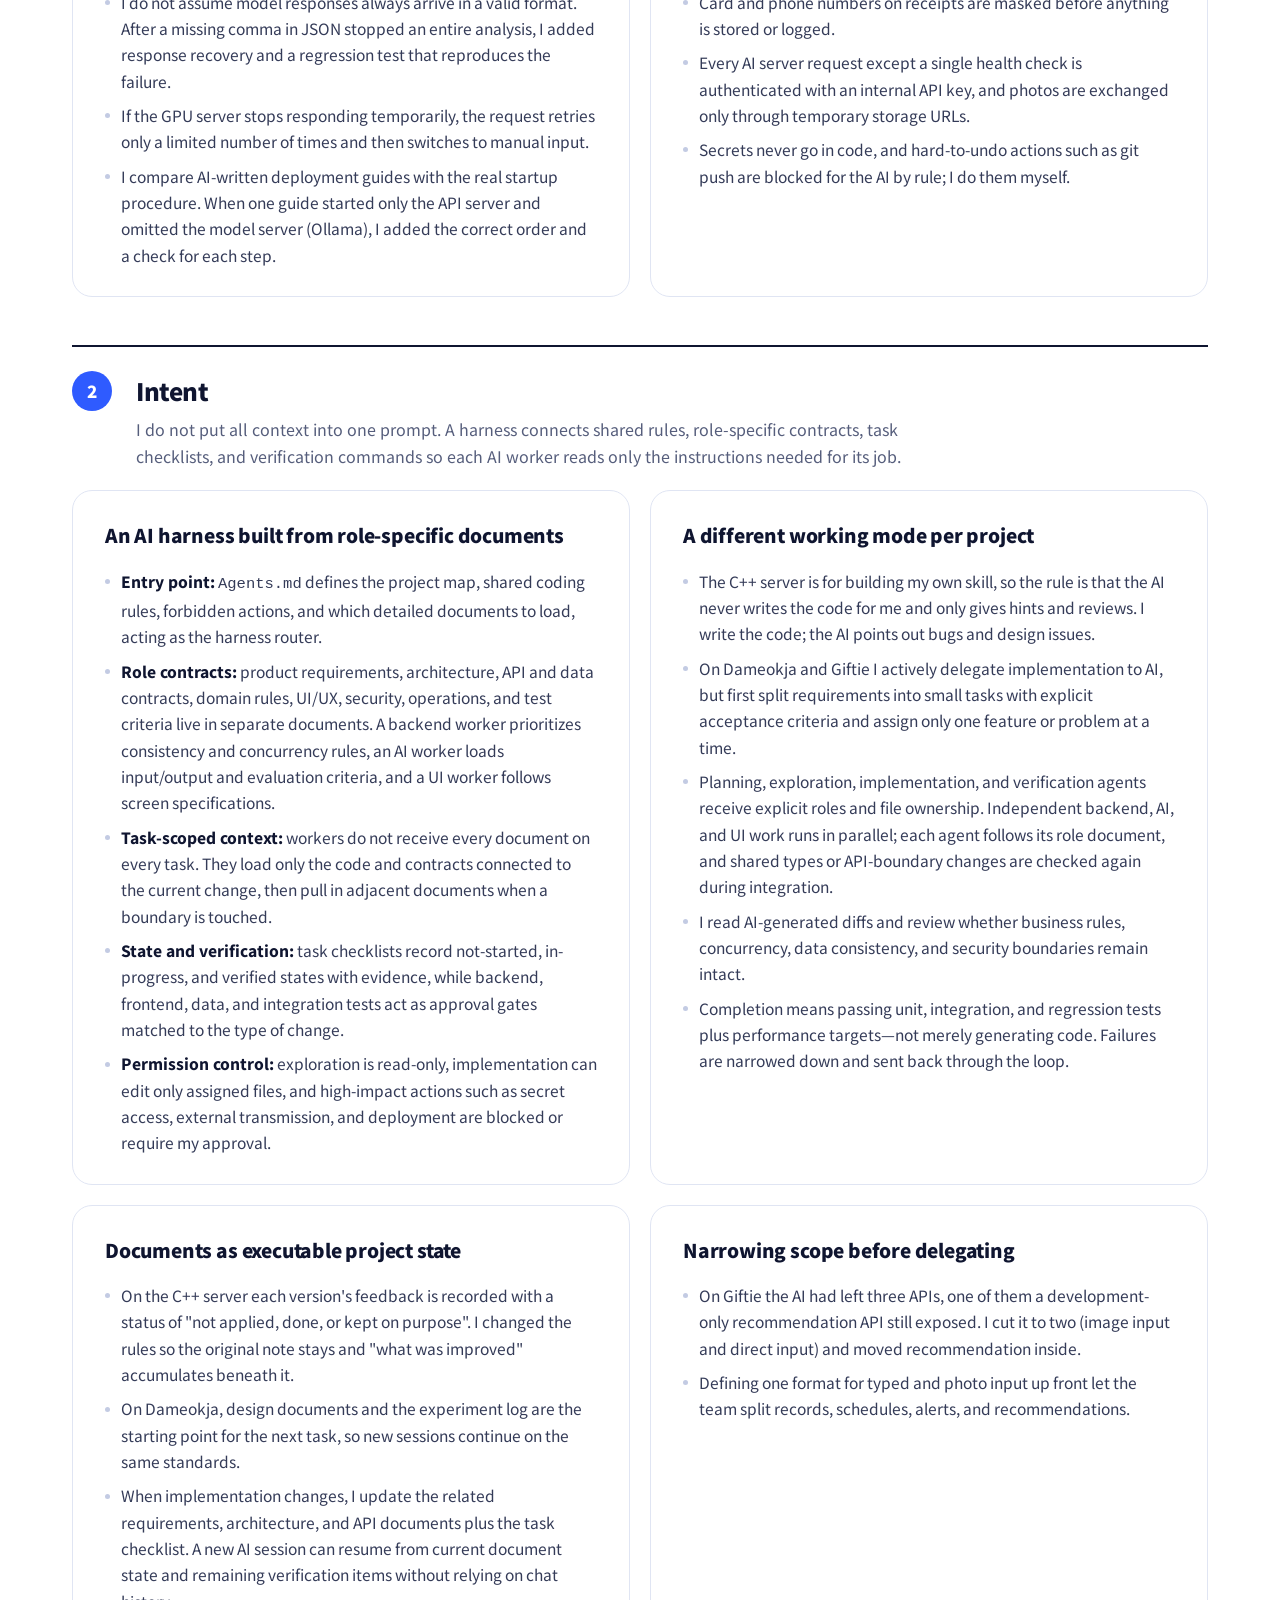
==== commit f07f1f7b: "AI 활용능력 추가 AI 관련 어떻게 쓰고 활용하는지에 대한 내용 첨부" ====
--- a/index_eng.html
+++ b/index_eng.html
@@ -6,7 +6,7 @@
 <title>Steve Park | Game Server / Backend Developer Portfolio</title>
 <meta name="description" content="Portfolio of Steve Park (Park Sang Ouk), a game server and backend developer who built and ran live servers for five mobile games.">
 <link rel="preconnect" href="https://fonts.googleapis.com">
-<link rel="stylesheet" href="style.css?v=20261007b">
+<link rel="stylesheet" href="style.css?v=20261015c">
 <script>
   (() => {
     const storageKey = 'portfolio_analytics_opt_out';
@@ -51,13 +51,14 @@
     <a href="#top" class="brand"><b>Steve Park</b><span lang="ko">박상욱</span></a>
     <ul class="mini-toc">
       <li><a href="#introduce">About</a></li>
-      <li><a href="#edu">Education</a></li>
       <li><a href="#skills">Skills</a></li>
       <li><a href="#career">Career</a></li>
       <li><a href="#impact">Results</a></li>
       <li><a href="#highlights">Highlights</a></li>
       <li><a href="#incidents">Incidents</a></li>
       <li><a href="#career-detail">Projects</a></li>
+      <li><a href="#ai-workflow">AI workflow</a></li>
+      <li><a href="#edu">Education</a></li>
     </ul>
     <a href="index.html" class="lang-switch" lang="ko">한국어</a>
   </div>
@@ -116,35 +117,6 @@
   </div>
 </section>
 
-<section class="section reveal" id="edu">
-  <div class="wrap">
-    <div class="section-head">
-      <div>
-        <div class="section-label">Education / training / certifications</div>
-        <h2 class="section-title">Education, training,<br>and certifications</h2>
-      </div>
-    </div>
-    <div class="edu-grid">
-      <div class="edu-col">
-        <h3>Education</h3>
-        <div class="edu-item"><span class="period">2017.03 – 2022.08</span><b>Pusan National University</b><span class="sub">Computer Science &amp; Engineering, Busan, graduated</span></div>
-        <div class="edu-item"><span class="period">2013.09 – 2014.06</span><b>Hong Kong Polytechnic University</b><span class="sub">Computer Science, Hong Kong, attended (degree not completed)</span></div>
-        <div class="edu-item"><span class="period">2009.09 – 2013.06</span><b>International School of Qingdao</b><span class="sub">Secondary school, Qingdao, China, graduated</span></div>
-      </div>
-      <div class="edu-col">
-        <h3>Training</h3>
-        <div class="edu-item"><span class="period">2026.05.12 – 2026.11.12</span><b>KakaoTech Bootcamp, Generative AI Course</b><span class="sub">Korea Radio Promotion Association, in progress</span></div>
-        <div class="edu-item"><span class="period">2023.11.29 – 2024.01.17</span><b>Game Application Programming Course</b><span class="sub">Seoul Game Academy Busan, left the program upon employment</span></div>
-      </div>
-      <div class="edu-col" id="lang-cert">
-        <h3>Language / certifications</h3>
-        <div class="edu-item"><span class="period">2026.03.25</span><b>OPIc IH (English)</b><span class="sub">ACTFL</span></div>
-        <div class="edu-item"><span class="period">2024.06</span><b>Engineer Information Processing Certificate</b><span class="sub">Human Resources Development Service of Korea, 24201210507Z</span></div>
-      </div>
-    </div>
-  </div>
-</section>
-
 <section class="section reveal" id="skills">
   <div class="wrap">
     <div class="section-head">
@@ -371,7 +343,7 @@
     <div class="section-head">
       <div>
         <div class="section-label">Highlight projects</div>
-        <h2 class="section-title">Four projects where I<br>followed the problem through</h2>
+        <h2 class="section-title">Five projects where I<br>followed the problem through</h2>
       </div>
       <p class="section-desc">Each project is laid out as situation, task, how I solved it, and result. Where the structure changed, a diagram shows how. Select a title to collapse a project.</p>
     </div>
@@ -481,7 +453,7 @@
       </div>
     </article>
 
-    <article class="deep" id="deep-myhome">
+    <article class="deep collapsed" id="deep-myhome">
       <header class="deep-head" tabindex="0" data-toggle>
         <span class="deep-num">02</span>
         <div>
@@ -548,7 +520,7 @@
       </div>
     </article>
 
-    <article class="deep" id="deep-chungbuk">
+    <article class="deep collapsed" id="deep-chungbuk">
       <header class="deep-head" tabindex="0" data-toggle>
         <span class="deep-num">03</span>
         <div>
@@ -604,7 +576,7 @@
       </div>
     </article>
 
-    <article class="deep" id="deep-cpp">
+    <article class="deep collapsed" id="deep-cpp">
       <header class="deep-head" tabindex="0" data-toggle>
         <span class="deep-num">04</span>
         <div>
@@ -681,6 +653,83 @@
           </section>
         </div>
         <aside class="deep-side"><img src="images/server-architecture-lab.png" alt="Server architecture comparison GUI" loading="lazy"></aside>
+      </div>
+    </article>
+    <article class="deep collapsed" id="deep-dameokja">
+      <header class="deep-head" tabindex="0" data-toggle>
+        <span class="deep-num">05</span>
+        <div>
+          <h3 class="deep-title">Dameokja</h3>
+          <p class="deep-meta">Kakao Tech Bootcamp team project, 2026.08 – present</p>
+          <p class="deep-context">A service that records fridge inventory from receipt or food photos and recommends dishes you can cook with what you have</p>
+          <p class="deep-team"><b>Team and role</b>I own AI in a team of 5 (2 backend, 1 frontend, 1 AI, 1 cloud). I designed and built the photo recognition AI, designed the recipe recommendation AI, and wrote all 8 AI design documents, each of which was approved. CI/CD was set up by the cloud teammate.</p>
+          <div class="tags"><span>Python</span><span>FastAPI</span><span>PostgreSQL</span><span>PP-OCRv5</span><span>MobileNetV3</span><span>YOLO-World</span><span>Gemma</span><span>RunPod</span><span>AWS S3</span></div>
+          <div class="deep-links"><a href="https://dameokja.com" target="_blank" rel="noopener" class="proj-github">Service</a><a href="https://github.com/100-hours-a-week/KTB4-5th-AI" target="_blank" rel="noopener" class="proj-github">AI repository</a><a href="https://github.com/100-hours-a-week/KTB4-5th-wiki/wiki/AI-Wiki" target="_blank" rel="noopener" class="proj-github">AI design wiki</a></div>
+        </div>
+        <span class="deep-chevron chev" aria-hidden="true"></span>
+      </header>
+      <div class="deep-kpis">
+        <div class="stat-pair"><span class="stat-name">Average per photo (early CPU → GPU)</span><span class="stat-value"><s>30.2 s</s><strong>about 5–6 s</strong></span></div>
+        <div class="stat-pair"><span class="stat-name">One product dictionary lookup</span><span class="stat-value"><s>0.5 s</s><strong>0.0002 s</strong></span></div>
+        <div class="stat-pair"><span class="stat-name">Photo type classification (345 unseen)</span><span class="stat-value"><strong>97.4%</strong></span></div>
+      </div>
+      <div class="deep-grid no-side">
+        <div class="deep-main">
+          <section class="deep-block">
+            <h4>Situation</h4>
+            <ul class="duty">
+              <li>Writing down every grocery item and remembering use-by dates is hard, so food gets thrown away uneaten</li>
+              <li>I wanted to see how far the service could go on the smallest possible budget, so I first tested every model on one CPU server (4 cores, 16GB) with no GPU</li>
+              <li>A misread use-by date can affect health, so mistakes by the AI must never harm the user</li>
+            </ul>
+          </section>
+          <section class="deep-block">
+            <h4>Task</h4>
+            <ul class="chips"><li>Photo type classification</li><li>Reading receipts and finding product lines</li><li>Settling product names and categories</li><li>Use-by date candidates</li><li>Speed and stability</li></ul>
+          </section>
+
+          <figure class="diagram">
+            <figcaption>From one photo to inventory candidates</figcaption>
+            <ol class="pipe">
+              <li><b>Classify the photo</b><span>Receipt, food, or other in 0.01 s</span></li>
+              <li><b>Read the text</b><span>Text and positions; card and phone numbers are masked</span></li>
+              <li><b>Find product lines</b><span>Group name, quantity, and price by position</span></li>
+              <li><b>Settle name and category</b><span>Word rules, then the dictionary; the AI model only for unknown lines</span></li>
+            </ol>
+            <p class="note">Everything returned is a candidate. Weak values are marked "needs review", and items are saved only after the user confirms them.</p>
+          </figure>
+
+          <section class="deep-block">
+            <h4>How I solved it</h4>
+            <ol class="steps">
+              <li><b>Resolve with rules and search first; use the AI model last</b><p>After classifying the image and grouping product lines by OCR position, clear terms are handled by rules and names and categories are searched in a dictionary built from roughly 238,000 Food Safety Korea records. Only unresolved lines go to Gemma, and its answer is checked against the dictionary again. For a receipt with malformed input, accepting only lines containing both quantity and price moved recognition from 0/3 to 3/3; a six-item receipt completed without any AI call.</p></li>
+              <li><b>Separate memory, queue, and search-index bottlenecks</b><p>After about 67 photos, memory grew to 12.3GB and killed the server. Controlled configuration comparisons traced it to the OCR engine's memory pre-allocation, and disabling only that option let all 36 test images complete. Measuring worker counts and PostgreSQL query plans then cut CPU processing from 30.2 s to 12.7 s per photo. Moving only model execution to a low-budget GPU server brought the current average to roughly 5–6 s.</p></li>
+              <li><b>Turn data limits and honest evaluation into safeguards</b><p>Processed-food data misclassified fruit and vegetables, so 763 conflicting entries were disabled and raw-produce data was added. Tuning data was kept separate from unseen data, producing an F1 of 82.3% on a holdout of eight receipts and 28 products. Because that remains below the 0.90 release target, AI output is treated only as a candidate and saved after user confirmation.</p></li>
+            </ol>
+          </section>
+
+          <figure class="diagram">
+            <figcaption>Evaluation: data used for tuning kept apart from unseen data</figcaption>
+            <table class="vtable">
+              <thead><tr><th>Evaluation set</th><th>Precision / Recall / F1</th><th>How to read it</th></tr></thead>
+              <tbody>
+                <tr><td>3 receipts, 7 items (first run)</td><td>83.3% / 71.4% / 76.9%</td><td>Rules were tuned while looking at these 3</td></tr>
+                <tr><td>Same 3 (after tuning)</td><td>100% / 100% / 100%</td><td>Seen data, not a measure of real skill</td></tr>
+                <tr><td>8 receipts, 28 items</td><td><b>91.3% / 75.0% / 82.3%</b></td><td>The 5 new receipts were not used for tuning</td></tr>
+              </tbody>
+            </table>
+            <p class="note">Precision is the share of found items that were correct; recall is the share of real items that were found. Receipt item detection (0.82) is still below the launch bar (0.90), so every result goes to the user for review.</p>
+          </figure>
+
+          <section class="deep-block">
+            <h4>Result</h4>
+            <ul class="duty">
+              <li>Built the API and preprocessing server plus the model-execution server for photo recognition, with all 144 automated feature tests passing</li>
+              <li>Only dates read from the package are treated as confirmed; otherwise a range from official data or "needs review" is shown</li>
+              <li>Recipe recommendation is fully designed and planned for the next version (v3)</li>
+            </ul>
+          </section>
+        </div>
       </div>
     </article>
   </div>
@@ -1125,12 +1174,33 @@
         <div class="job-head-main">
           <h3 class="company">ETC</h3>
           <span class="period">Personal projects, KakaoTech Bootcamp</span>
-          <span class="proj-count">4 projects</span>
+          <span class="proj-count">5 projects</span>
         </div>
         <span class="job-chevron chev" aria-hidden="true"></span>
       </div>
       <div class="job-collapsible"><div class="job-collapsible-inner">
 
+      <div class="proj-item">
+        <div class="proj-title" role="button" tabindex="0" data-toggle>Dameokja (Kakao Tech Bootcamp team project) <span class="pdate">2026.08 – present</span></div>
+        <span class="proj-chevron chev" aria-hidden="true"></span>
+        <p class="proj-genre">Records fridge inventory from receipt or food photos and recommends dishes from what you have (AI owner)</p>
+        <a href="https://github.com/100-hours-a-week/KTB4-5th-AI" target="_blank" rel="noopener" class="proj-github">GitHub</a>
+        <ul class="duty">
+          <li>Designed and built the photo recognition AI: photo classification, OCR, product line detection, product dictionary, and an AI model as the last step</li>
+          <li>Fixed memory, queue, and search index bottlenecks to cut a photo from 30.2 s to 12.7 s on CPU, then moved to a low-budget GPU for about 5–6 s on average</li>
+          <li>Wrote and got approval for 8 AI design documents; 144 automated tests passing</li>
+        </ul>
+        <div class="tags"><span>Python</span><span>FastAPI</span><span>PostgreSQL</span><span>PP-OCRv5</span><span>Gemma</span><span>RunPod</span></div>
+        <div class="proj-detail"><div class="proj-detail-inner">
+          <div class="proj-detail-text">
+            <ul class="duty-detail">
+              <li><b>Photo recognition that settles by search first and uses the AI model last</b><span class="detail-sub">MobileNetV3 classifies the photo first, and PP-OCRv5 reads text with positions to group product lines. Names and categories are settled by word rules and a product dictionary search (about 238,000 records) before Gemma handles only unknown lines. Results come back as candidates and are saved only after the user confirms them.</span></li>
+              <li><b>Speed and stability from measured bottlenecks</b><span class="detail-sub">Turning off only the engine feature that kept memory after each analysis stopped the crashes, and fixing the queue worker count and the search index cut the CPU average per photo from 30.2 s to 12.7 s. Still short of service speed, model execution moved to a low-budget GPU server (RunPod), now about 5–6 s on average.</span></li>
+              <li><b>Evaluation without inflation</b><span class="detail-sub">With a golden set and holdout kept apart, F1 was 82.3% on 8 receipts and 28 items. Because that is below the launch bar (0.90), every result stays subject to user review.</span></li>
+            </ul>
+          </div>
+        </div></div>
+      </div>
       <div class="proj-item">
         <div class="proj-title" role="button" tabindex="0" data-toggle>C++ Network Game Server Learning Project <span class="pdate">2026.07 – present</span></div>
         <span class="proj-chevron chev" aria-hidden="true"></span>
@@ -1224,6 +1294,197 @@
         </div></div>
       </div>
       </div></div>
+    </div>
+  </div>
+</section>
+
+<section class="section reveal" id="ai-workflow">
+  <div class="wrap">
+    <div class="section-head">
+      <div>
+        <div class="section-label">AI workflow</div>
+        <h2 class="section-title">AI executes quickly;<br>I control it with gates</h2>
+      </div>
+      <p class="section-desc">I actively delegate design, implementation, debugging, and testing to AI, but its output never goes straight in. I define scope, permissions, and acceptance criteria first, then approve only results that pass document-to-code analysis, automated tests, and performance targets. This control model is organized into technique, intent, and cognition across Dameokja, Giftie, and the C++ server.</p>
+    </div>
+
+    <ol class="ai-flow">
+      <li><b>Rules and permissions</b><span>Limit scope, forbidden actions, and editable files</span></li>
+      <li><b>Acceptance criteria</b><span>Define output, tests, and performance targets first</span></li>
+      <li><b>Execute small</b><span>Split independent work and delegate in parallel</span></li>
+      <li><b>Analyze differences</b><span>Compare design docs, code, output, and rationale</span></li>
+      <li><b>Verify automatically</b><span>Static checks, regression tests, golden set, holdout</span></li>
+      <li><b>Approve and record</b><span>Accept only justified changes and keep the reason</span></li>
+    </ol>
+
+    <div class="ai-axis">
+      <div class="ai-axis-head"><span class="ai-axis-num">1</span><div><h3>Technique</h3><p>Before accepting AI-written code, I verify that it runs, does not break existing behavior, remains maintainable, and does not expose sensitive data or secrets.</p></div></div>
+      <div class="ai-cards">
+        <article class="ai-card">
+          <h4>Maintainability and requirements</h4>
+          <ul class="duty">
+            <li>Code is split by deployment target (API server and GPU inference server), so changing one side does not shake the other.</li>
+            <li>AI-written code follows the existing style and must pass static checks (ruff) before it goes in.</li>
+            <li>Before building Dameokja's AI, I wrote 8 design documents, got all of them approved, and built only within that scope.</li>
+          </ul>
+        </article>
+        <article class="ai-card">
+          <h4>Checking that it works correctly</h4>
+          <ul class="duty">
+            <li>I wrote automated tests for core paths such as image classification, OCR, product-name matching, and error handling. All 144 tests—110 for the API and preprocessing server and 34 for the model-execution server—run after each code change to catch regressions.</li>
+            <li>Evaluation uses a hand-labeled golden set and a holdout untouched during tuning.</li>
+            <li>After an engine setting change I check that recognized text on 36 photos is unchanged; after a rule change I re-run other receipts.</li>
+            <li>Giftie exposes only two external APIs: image input and direct input. An automated test checks the published endpoint list so the internal recommendation API cannot be exposed again by mistake.</li>
+          </ul>
+        </article>
+        <article class="ai-card">
+          <h4>Preparing for failures in production</h4>
+          <ul class="duty">
+            <li>I do not assume model responses always arrive in a valid format. After a missing comma in JSON stopped an entire analysis, I added response recovery and a regression test that reproduces the failure.</li>
+            <li>If the GPU server stops responding temporarily, the request retries only a limited number of times and then switches to manual input.</li>
+            <li>I compare AI-written deployment guides with the real startup procedure. When one guide started only the API server and omitted the model server (Ollama), I added the correct order and a check for each step.</li>
+          </ul>
+        </article>
+        <article class="ai-card">
+          <h4>Security</h4>
+          <ul class="duty">
+            <li>Card and phone numbers on receipts are masked before anything is stored or logged.</li>
+            <li>Every AI server request except a single health check is authenticated with an internal API key, and photos are exchanged only through temporary storage URLs.</li>
+            <li>Secrets never go in code, and hard-to-undo actions such as git push are blocked for the AI by rule; I do them myself.</li>
+          </ul>
+        </article>
+      </div>
+    </div>
+
+    <div class="ai-axis">
+      <div class="ai-axis-head"><span class="ai-axis-num">2</span><div><h3>Intent</h3><p>I do not put all context into one prompt. A harness connects shared rules, role-specific contracts, task checklists, and verification commands so each AI worker reads only the instructions needed for its job.</p></div></div>
+      <div class="ai-cards">
+        <article class="ai-card">
+          <h4>An AI harness built from role-specific documents</h4>
+          <ul class="duty">
+            <li><b>Entry point:</b> <code>Agents.md</code> defines the project map, shared coding rules, forbidden actions, and which detailed documents to load, acting as the harness router.</li>
+            <li><b>Role contracts:</b> product requirements, architecture, API and data contracts, domain rules, UI/UX, security, operations, and test criteria live in separate documents. A backend worker prioritizes consistency and concurrency rules, an AI worker loads input/output and evaluation criteria, and a UI worker follows screen specifications.</li>
+            <li><b>Task-scoped context:</b> workers do not receive every document on every task. They load only the code and contracts connected to the current change, then pull in adjacent documents when a boundary is touched.</li>
+            <li><b>State and verification:</b> task checklists record not-started, in-progress, and verified states with evidence, while backend, frontend, data, and integration tests act as approval gates matched to the type of change.</li>
+            <li><b>Permission control:</b> exploration is read-only, implementation can edit only assigned files, and high-impact actions such as secret access, external transmission, and deployment are blocked or require my approval.</li>
+          </ul>
+        </article>
+        <article class="ai-card">
+          <h4>A different working mode per project</h4>
+          <ul class="duty">
+            <li>The C++ server is for building my own skill, so the rule is that the AI never writes the code for me and only gives hints and reviews. I write the code; the AI points out bugs and design issues.</li>
+            <li>On Dameokja and Giftie I actively delegate implementation to AI, but first split requirements into small tasks with explicit acceptance criteria and assign only one feature or problem at a time.</li>
+            <li>Planning, exploration, implementation, and verification agents receive explicit roles and file ownership. Independent backend, AI, and UI work runs in parallel; each agent follows its role document, and shared types or API-boundary changes are checked again during integration.</li>
+            <li>I read AI-generated diffs and review whether business rules, concurrency, data consistency, and security boundaries remain intact.</li>
+            <li>Completion means passing unit, integration, and regression tests plus performance targets—not merely generating code. Failures are narrowed down and sent back through the loop.</li>
+          </ul>
+        </article>
+        <article class="ai-card">
+          <h4>Documents as executable project state</h4>
+          <ul class="duty">
+            <li>On the C++ server each version's feedback is recorded with a status of "not applied, done, or kept on purpose". I changed the rules so the original note stays and "what was improved" accumulates beneath it.</li>
+            <li>On Dameokja, design documents and the experiment log are the starting point for the next task, so new sessions continue on the same standards.</li>
+            <li>When implementation changes, I update the related requirements, architecture, and API documents plus the task checklist. A new AI session can resume from current document state and remaining verification items without relying on chat history.</li>
+          </ul>
+        </article>
+        <article class="ai-card">
+          <h4>Narrowing scope before delegating</h4>
+          <ul class="duty">
+            <li>On Giftie the AI had left three APIs, one of them a development-only recommendation API still exposed. I cut it to two (image input and direct input) and moved recommendation inside.</li>
+            <li>Defining one format for typed and photo input up front let the team split records, schedules, alerts, and recommendations.</li>
+          </ul>
+        </article>
+      </div>
+    </div>
+
+    <div class="ai-axis">
+      <div class="ai-axis-head"><span class="ai-axis-num">3</span><div><h3>Cognition</h3><p>I accept AI-made work only when I can explain why it is built that way, how it behaves, and where it breaks. These are real cases where I did not take the AI's result at face value.</p></div></div>
+      <div class="ai-cases">
+        <article class="incident">
+          <div class="incident-top"><span class="incident-game">C++ server</span><span class="incident-when">Understanding behavior</span></div>
+          <h3>When v1 looked like it served two clients at once</h3>
+          <dl>
+            <div><dt>What the AI did</dt><dd>While building the architecture comparison GUI, it showed each message in the shared chat the moment it was sent.</dd></div>
+            <div><dt>What I caught</dt><dd>v1 handles one client at a time, so the second client's message must not be processed while the first is connected. The screen was showing data that had only reached the OS buffer, not what the server processed.</dd></div>
+            <div><dt>Result</dt><dd>Messages now appear only when the server's echo comes back, so v1's waiting is visible. The [CHAT] tag in individual views also suggested broadcasting, so it was removed and the description now says replies are only collected for display.</dd></div>
+          </dl>
+        </article>
+        <article class="incident">
+          <div class="incident-top"><span class="incident-game">C++ server</span><span class="incident-when">Fair comparison</span></div>
+          <h3>Comparing 200 clients on Windows with 2,000 on Linux</h3>
+          <dl>
+            <div><dt>What the AI did</dt><dd>It placed a 2,000-client Linux epoll run next to a 200-client Windows IOCP run.</dd></div>
+            <div><dt>What I caught</dt><dd>Different conditions read as "epoll handles 10x more". One run was a load test, the other only a functional check.</dd></div>
+            <div><dt>Result</dt><dd>The two numbers are not used as a performance comparison, and Windows was re-measured in steps starting from 500 burst connections. Published numbers always come with the environment and limits (such as the ephemeral port range).</dd></div>
+          </dl>
+        </article>
+        <article class="incident">
+          <div class="incident-top"><span class="incident-game">Dameokja</span><span class="incident-when">Predicting risk</span></div>
+          <h3>"If short names are excluded, won't watermelon break too?"</h3>
+          <dl>
+            <div><dt>What the AI did</dt><dd>To stop short names from matching by accident, it excluded short names from similar-name search.</dd></div>
+            <div><dt>What I caught</dt><dd>I pointed out up front that genuinely short ingredients like "watermelon" (수박) would also stop matching, and it did disappear from results.</dd></div>
+            <div><dt>Result</dt><dd>30 fruits, 14 vegetables, rice, and beans were registered directly, keeping the false matches blocked while common ingredients are found again.</dd></div>
+          </dl>
+        </article>
+        <article class="incident">
+          <div class="incident-top"><span class="incident-game">Dameokja</span><span class="incident-when">Explanation vs. output</span></div>
+          <h3>Checking the AI's explanation against the real output</h3>
+          <dl>
+            <div><dt>What the AI did</dt><dd>It summarized a receipt result as "quantities are missing".</dd></div>
+            <div><dt>What I caught</dt><dd>The actual output had quantities of 1 and 2, and instead the "Barista Chocolat" item was missing entirely.</dd></div>
+            <div><dt>Result</dt><dd>The missing item was split out and traced stage by stage: whether OCR failed to read it or the AI model did not select it.</dd></div>
+          </dl>
+        </article>
+        <article class="incident">
+          <div class="incident-top"><span class="incident-game">Dameokja</span><span class="incident-when">Understanding structure</span></div>
+          <h3>Not stopping at "it accumulates", going down to memory structure</h3>
+          <dl>
+            <div><dt>What the AI did</dt><dd>It explained the crashes as "the number of processed photos piles up".</dd></div>
+            <div><dt>What I caught</dt><dd>Accumulation alone did not explain the size, so I kept asking until it was clear the OCR engine reserves new memory for each image size and never returns it.</dd></div>
+            <div><dt>Result</dt><dd>Turning off only that feature let all 36 photos pass (1.5GB normally, 3.2GB peak); rebuilding the engine stays only as a safety net.</dd></div>
+          </dl>
+        </article>
+        <article class="incident">
+          <div class="incident-top"><span class="incident-game">Dameokja</span><span class="incident-when">Docs vs. code</span></div>
+          <h3>Automating the reasoning check when docs and code differ</h3>
+          <dl>
+            <div><dt>What the AI did</dt><dd>The architecture document said "one worker handles everything".</dd></div>
+            <div><dt>Automated check</dt><dd>When the implementation differs from the document, the AI now identifies the changed area and explains why it diverged, together with its impact on requirements, tests, and measured results.</dd></div>
+            <div><dt>Approval rule</dt><dd>If the rationale is sound and the implementation satisfies requirements and tests, the code stays and the document is updated. If the evidence is weak or the change violates intent, the code or document is revised and verification runs again.</dd></div>
+            <div><dt>Result</dt><dd>Here, two workers sharing the load inside one process matched the intended behavior and performance criteria, so the implementation stayed and the architecture document was automatically updated to reflect the code.</dd></div>
+          </dl>
+        </article>
+      </div>
+    </div>
+  </div>
+</section>
+
+<section class="section reveal" id="edu">
+  <div class="wrap">
+    <div class="section-head">
+      <div>
+        <div class="section-label">Education / training / certifications</div>
+        <h2 class="section-title">Education, training,<br>and certifications</h2>
+      </div>
+    </div>
+    <div class="edu-grid">
+      <div class="edu-col">
+        <h3>Education</h3>
+        <div class="edu-item"><span class="period">2017.03 – 2022.08</span><b>Pusan National University</b><span class="sub">Computer Science &amp; Engineering, Busan, graduated</span></div>
+        <div class="edu-item"><span class="period">2013.09 – 2014.06</span><b>Hong Kong Polytechnic University</b><span class="sub">Computer Science, Hong Kong, attended (degree not completed)</span></div>
+        <div class="edu-item"><span class="period">2009.09 – 2013.06</span><b>International School of Qingdao</b><span class="sub">Secondary school, Qingdao, China, graduated</span></div>
+      </div>
+      <div class="edu-col">
+        <h3>Training</h3>
+        <div class="edu-item"><span class="period">2026.05.12 – 2026.11.12</span><b>KakaoTech Bootcamp, Generative AI Course</b><span class="sub">Korea Radio Promotion Association, in progress</span></div>
+        <div class="edu-item"><span class="period">2023.11.29 – 2024.01.17</span><b>Game Application Programming Course</b><span class="sub">Seoul Game Academy Busan, left the program upon employment</span></div>
+      </div>
+      <div class="edu-col" id="lang-cert">
+        <h3>Language / certifications</h3>
+        <div class="edu-item"><span class="period">2026.03.25</span><b>OPIc IH (English)</b><span class="sub">ACTFL</span></div>
+        <div class="edu-item"><span class="period">2024.06</span><b>Engineer Information Processing Certificate</b><span class="sub">Human Resources Development Service of Korea, 24201210507Z</span></div>
+      </div>
     </div>
   </div>
 </section>
@@ -1244,6 +1505,6 @@
 
 <button class="top-btn" id="topBtn" type="button" aria-label="Back to top" onclick="window.scrollTo({top:0,behavior:'smooth'})">Top</button>
 
-<script src="script.js?v=20261007b"></script>
+<script src="script.js?v=20261015b"></script>
 </body>
 </html>
--- a/style.css
+++ b/style.css
@@ -1378,6 +1378,148 @@
   color: var(--accent);
 }
 
+.deep-grid.no-side {
+  grid-template-columns: minmax(0, 1fr);
+}
+
+.deep-links {
+  display: flex;
+  flex-wrap: wrap;
+  gap: 0.5rem;
+}
+
+.deep-links .proj-github {
+  margin-top: 0.875rem;
+}
+
+/* ── AI workflow ── */
+.ai-flow {
+  display: grid;
+  grid-template-columns: repeat(6, minmax(0, 1fr));
+  gap: 0.75rem;
+  margin-bottom: 2rem;
+  counter-reset: aiflow;
+}
+
+.ai-flow li {
+  position: relative;
+  padding: 1.125rem 1.125rem 1.25rem;
+  border-radius: 14px;
+  background: var(--accent-soft);
+  counter-increment: aiflow;
+}
+
+.ai-flow li::before {
+  content: counter(aiflow, decimal-leading-zero);
+  display: block;
+  font-size: 0.75rem;
+  font-weight: 900;
+  color: var(--accent);
+}
+
+.ai-flow b {
+  display: block;
+  margin-top: 0.375rem;
+  font-size: 1rem;
+  font-weight: 800;
+}
+
+.ai-flow span {
+  display: block;
+  margin-top: 0.25rem;
+  font-size: 0.8438rem;
+  line-height: 1.55;
+  color: var(--ink-2);
+}
+
+.ai-cards {
+  display: grid;
+  grid-template-columns: repeat(2, minmax(0, 1fr));
+  gap: 1.25rem;
+}
+
+.ai-card {
+  padding: 1.75rem 2rem;
+  border: 1px solid var(--line);
+  border-radius: 20px;
+  background: var(--surface);
+  transition: transform 0.3s ease, box-shadow 0.3s ease, border-color 0.3s ease;
+}
+
+.ai-card.is-wide {
+  grid-column: 1 / -1;
+}
+
+.ai-card h3,
+.ai-card h4 {
+  margin-bottom: 1rem;
+  font-size: 1.1875rem;
+  font-weight: 900;
+  letter-spacing: -0.01em;
+}
+
+.ai-axis + .ai-axis {
+  margin-top: 3rem;
+}
+
+.ai-axis-head {
+  display: grid;
+  grid-template-columns: 3rem minmax(0, 1fr);
+  gap: 1rem;
+  align-items: start;
+  margin-bottom: 1.25rem;
+  padding-top: 1.5rem;
+  border-top: 2px solid var(--ink);
+}
+
+.ai-axis-num {
+  display: flex;
+  align-items: center;
+  justify-content: center;
+  width: 2.5rem;
+  height: 2.5rem;
+  border-radius: 50%;
+  background: var(--accent);
+  color: #fff;
+  font-size: 1.0625rem;
+  font-weight: 900;
+}
+
+.ai-axis-head h3 {
+  font-size: 1.5rem;
+  font-weight: 900;
+  letter-spacing: -0.02em;
+}
+
+.ai-axis-head p {
+  max-width: 50rem;
+  margin-top: 0.25rem;
+  font-size: 1rem;
+  line-height: 1.7;
+  color: var(--muted);
+}
+
+.ai-cases {
+  display: grid;
+  grid-template-columns: repeat(2, minmax(0, 1fr));
+  gap: 1.25rem;
+}
+
+.ai-cases .incident dl div {
+  grid-template-columns: 6rem minmax(0, 1fr);
+}
+
+.ai-card .duty li b {
+  font-weight: 800;
+  color: var(--ink);
+}
+
+.fx .ai-card:hover {
+  transform: translateY(-4px);
+  box-shadow: var(--lift);
+  border-color: var(--accent-mid);
+}
+
 /* ── Incidents ── */
 .incidents {
   display: grid;
@@ -2137,8 +2279,14 @@
   }
 
   .career-rows,
-  .incidents {
+  .incidents,
+  .ai-cards,
+  .ai-cases {
     grid-template-columns: 1fr;
+  }
+
+  .ai-flow {
+    grid-template-columns: repeat(3, minmax(0, 1fr));
   }
 
   .career-cols {
@@ -2375,13 +2523,24 @@
     height: 4.5rem;
   }
 
-  .incident {
+  .incident,
+  .ai-card {
     padding: 1.5rem 1.25rem;
   }
 
-  .incident dl div {
+  .ai-flow {
+    grid-template-columns: repeat(2, minmax(0, 1fr));
+  }
+
+  .incident dl div,
+  .ai-cases .incident dl div {
     grid-template-columns: 1fr;
     gap: 0.125rem;
+  }
+
+  .ai-axis-head {
+    grid-template-columns: 1fr;
+    gap: 0.625rem;
   }
 
   .career-timeline {
@@ -2639,6 +2798,7 @@
   .deep-head,
   .diagram,
   .incident,
+  .ai-card,
   .proj-item,
   .game,
   .case {
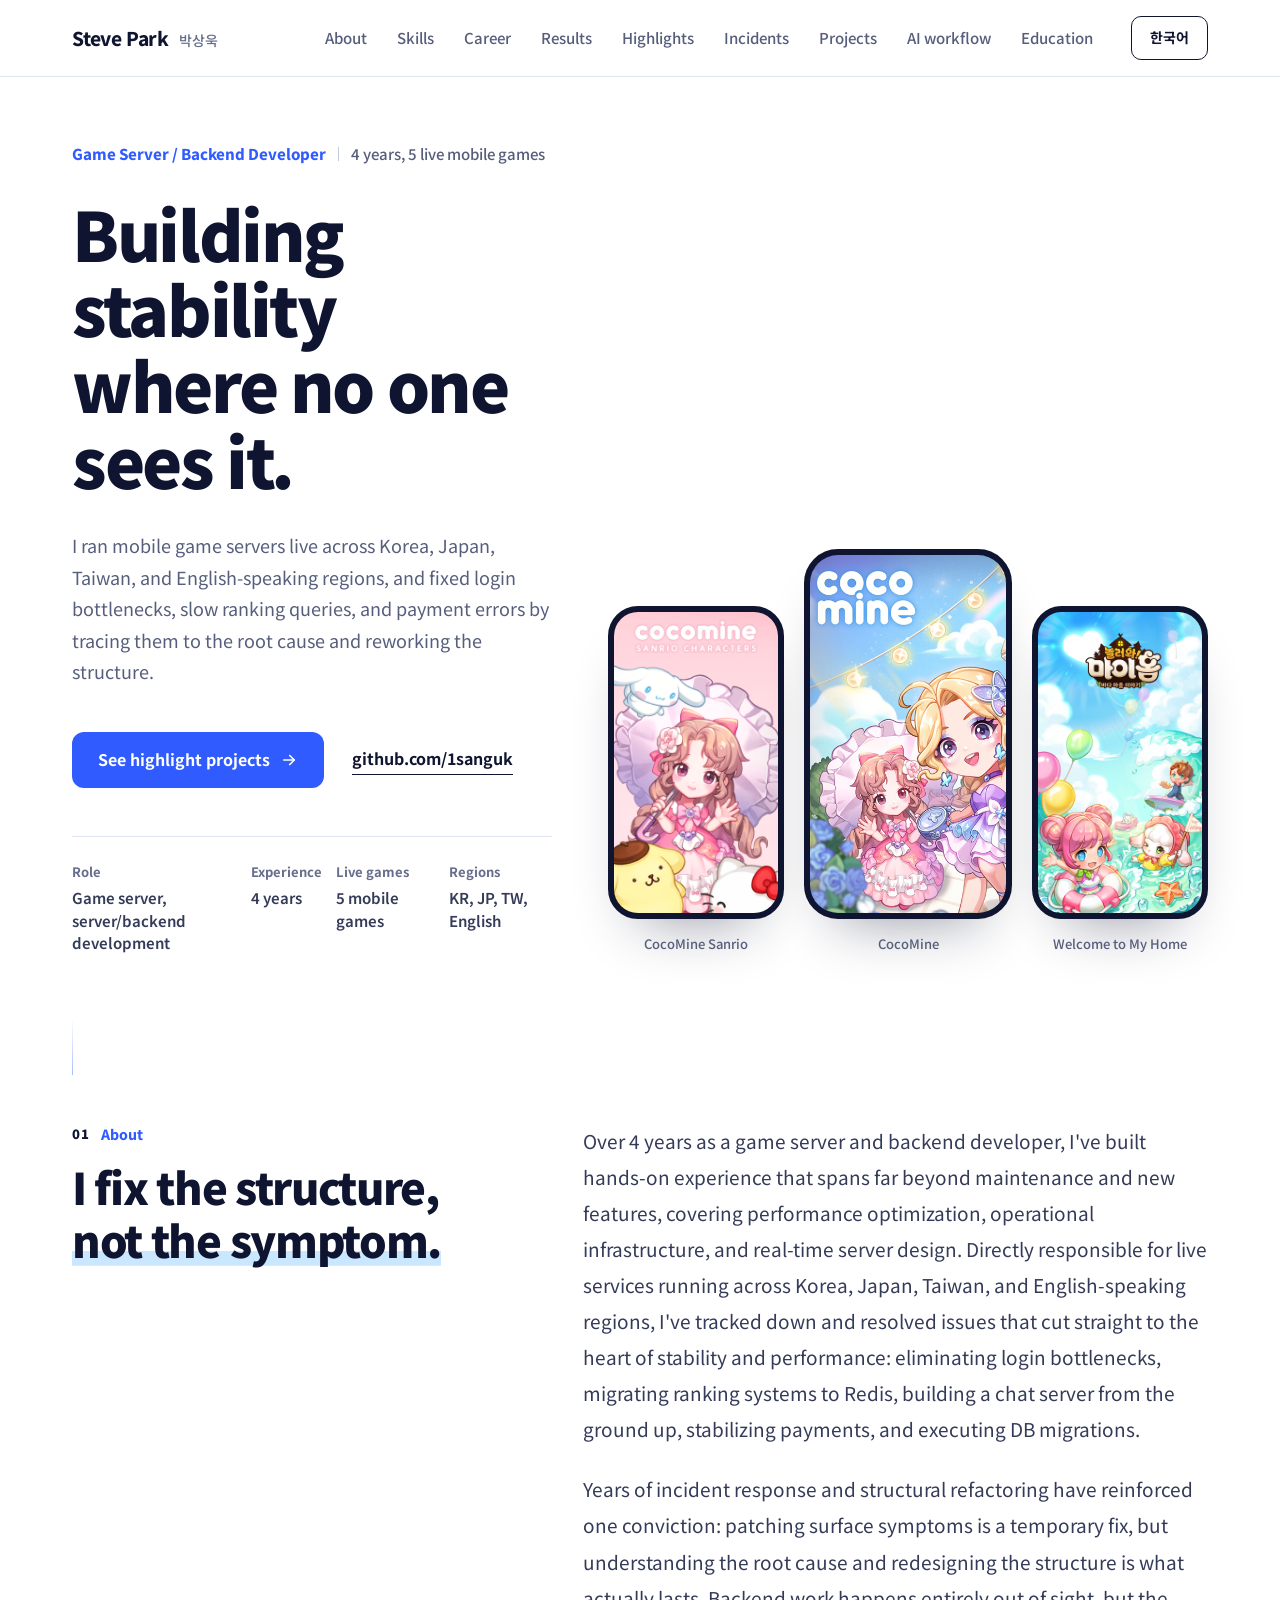
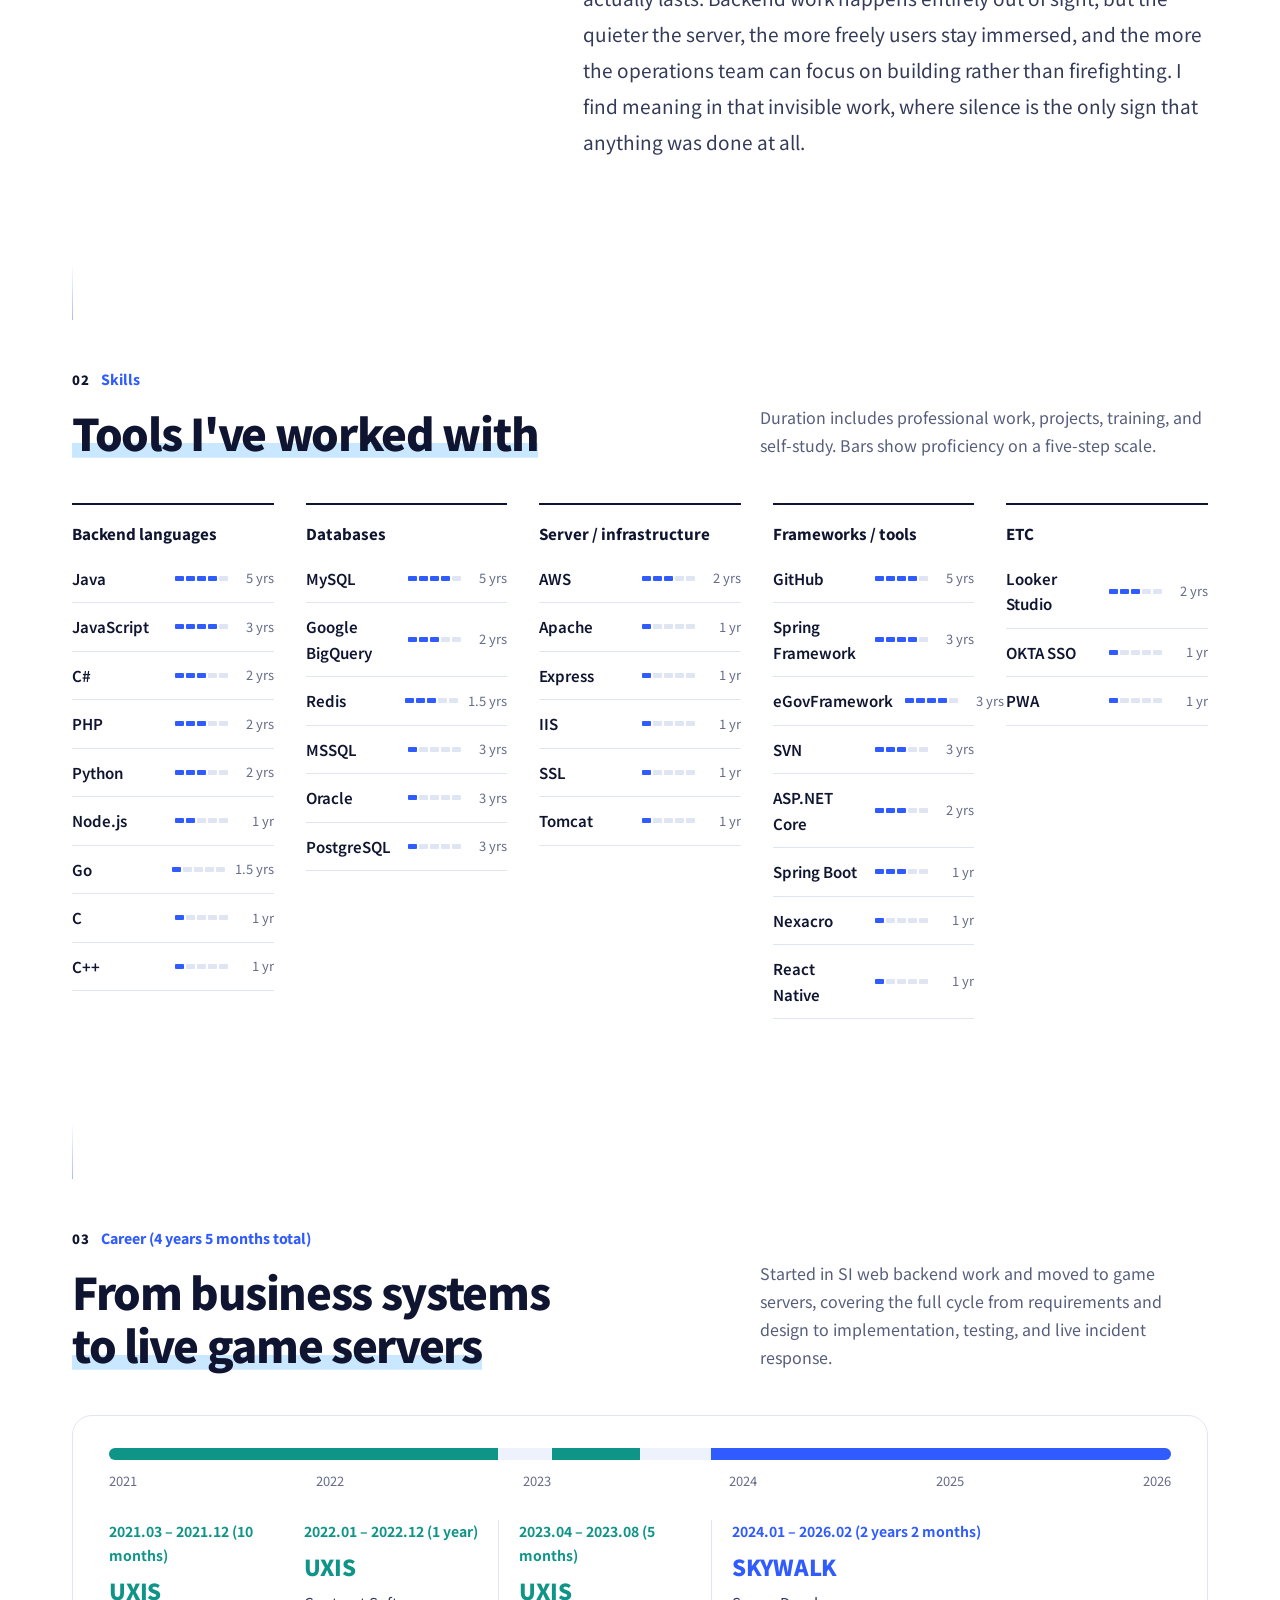
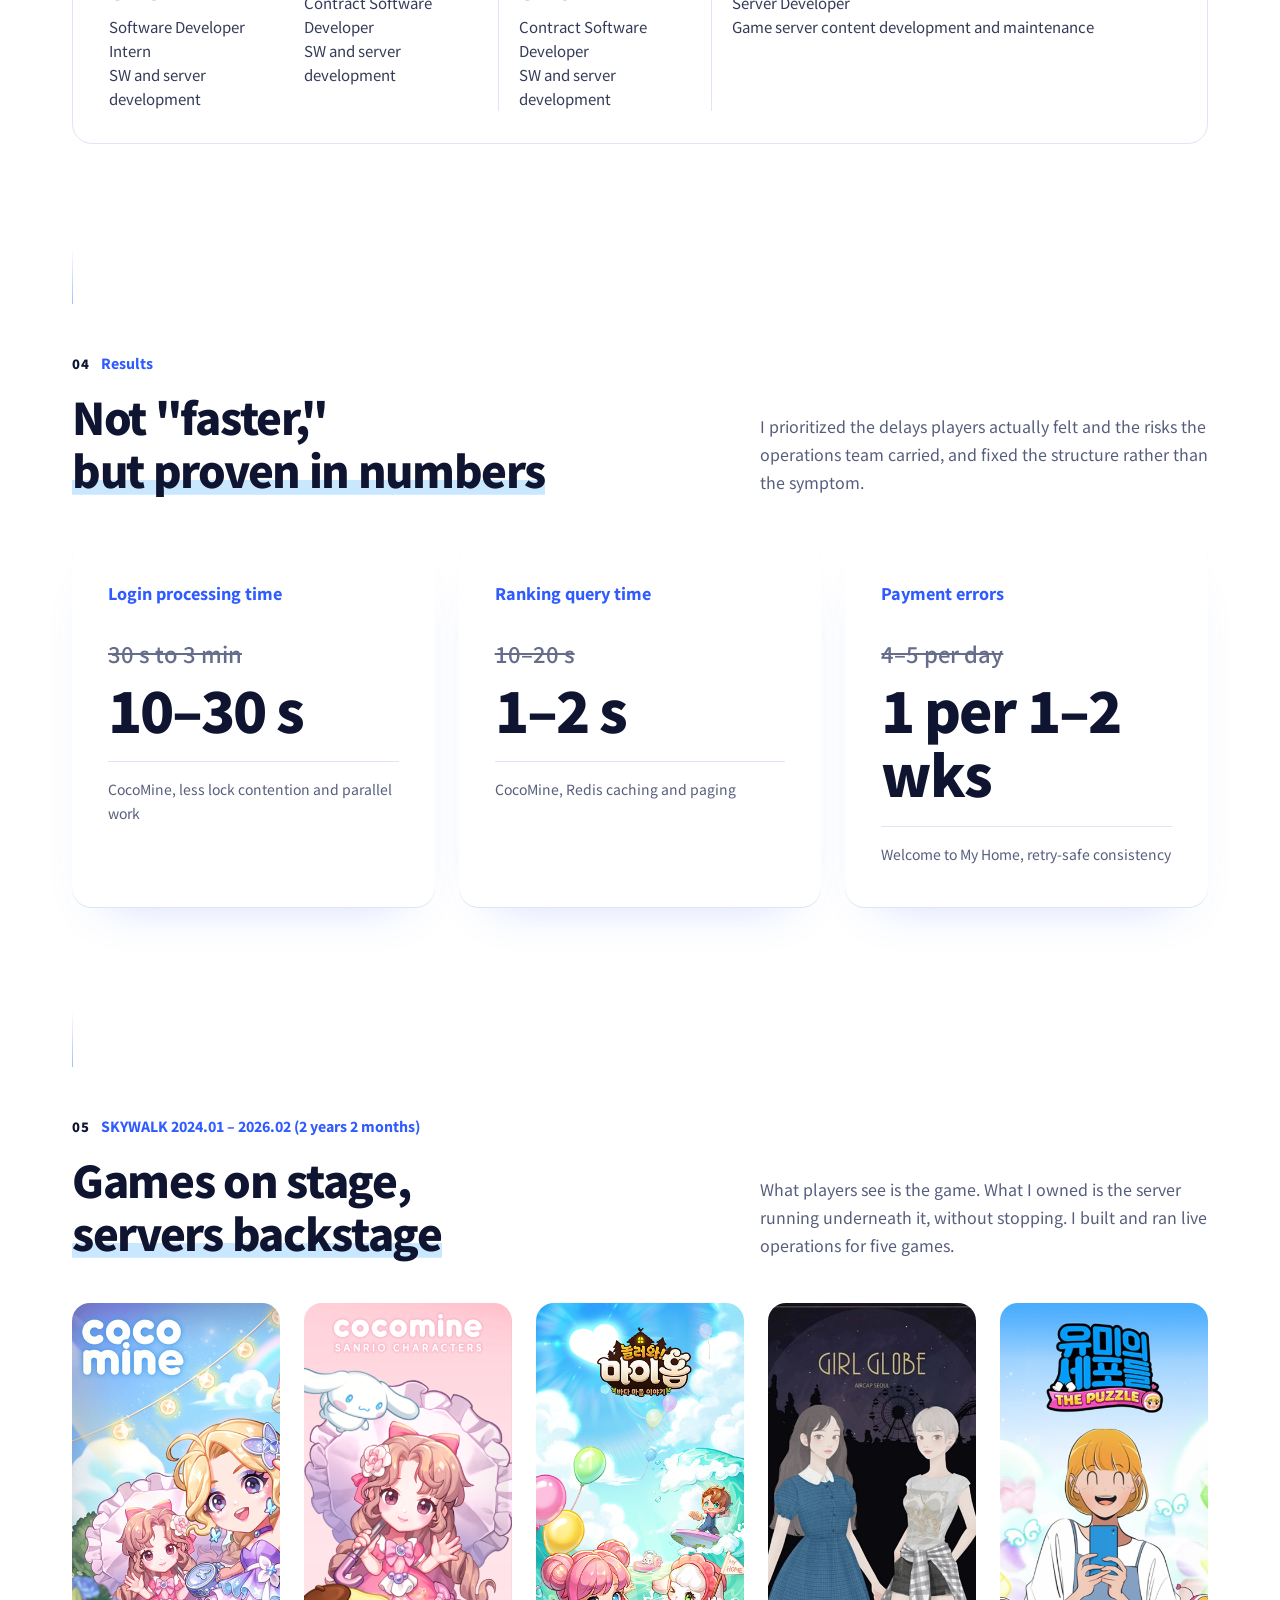
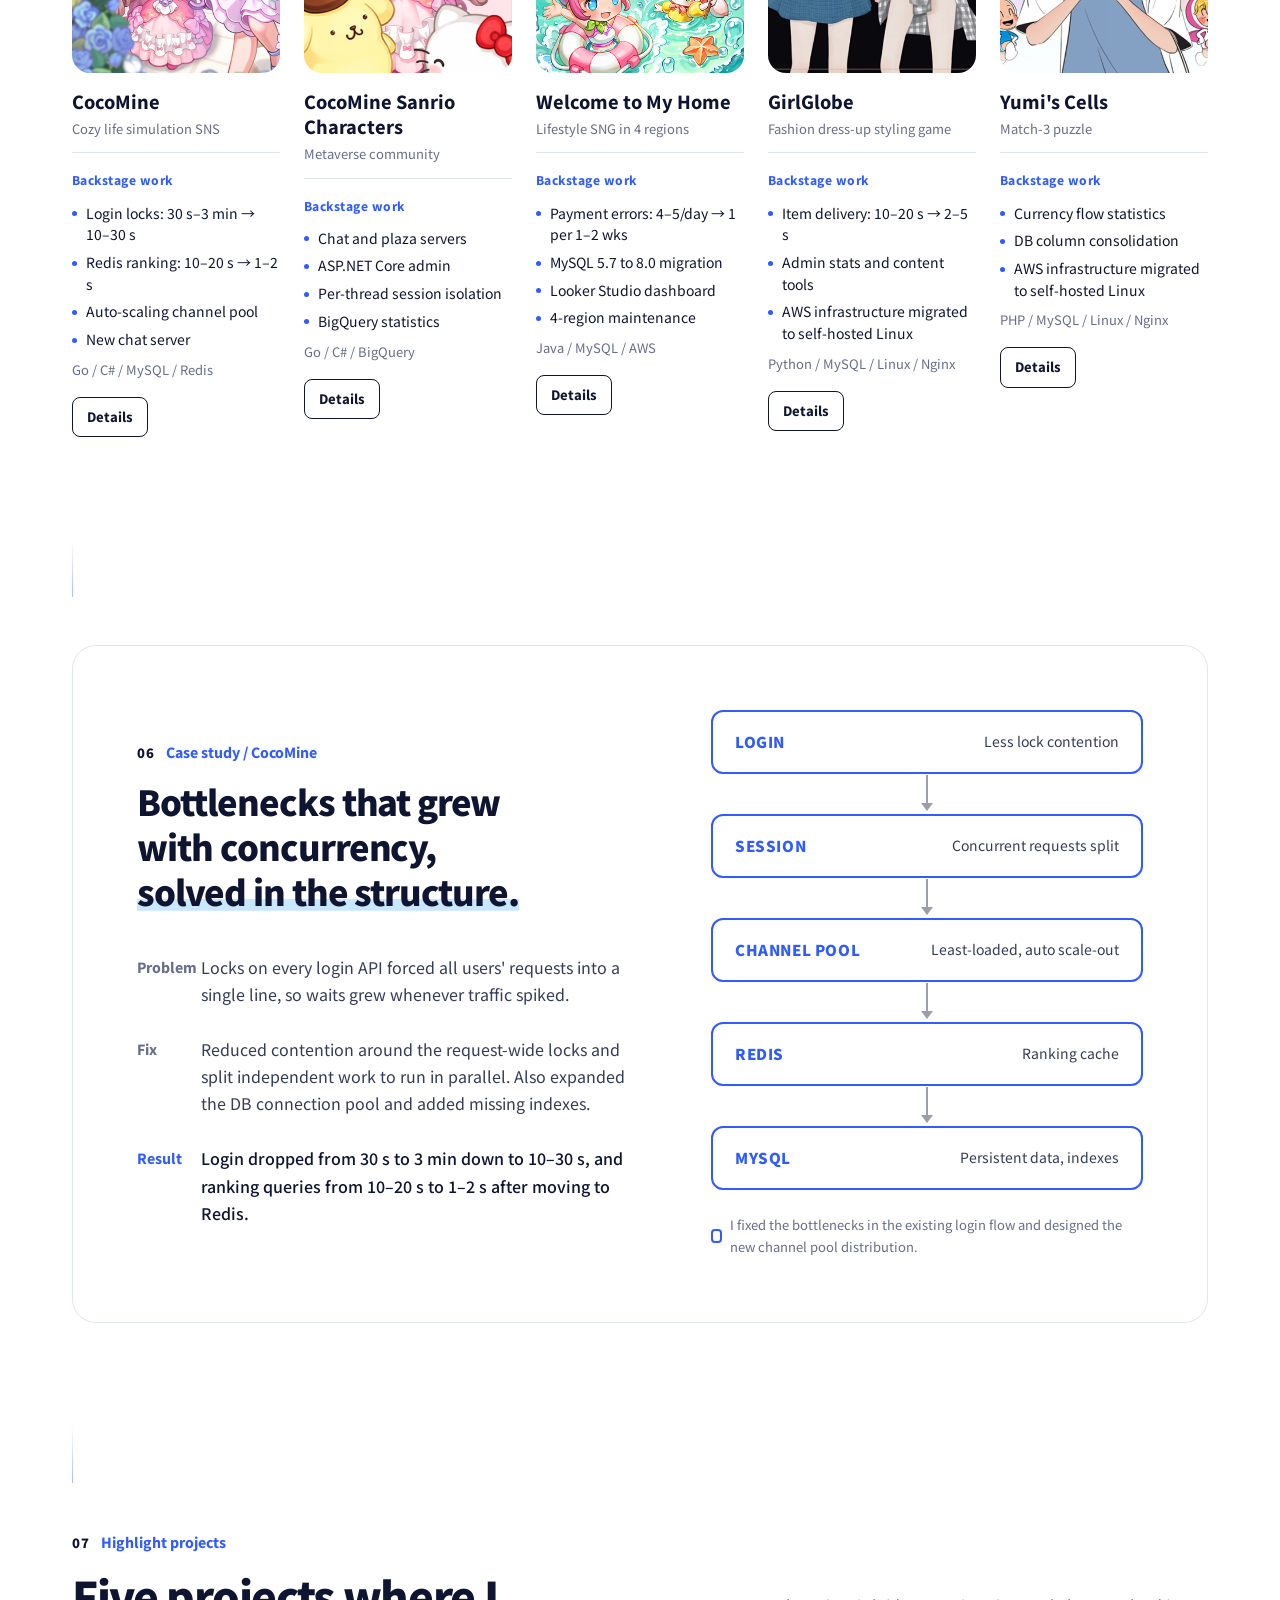
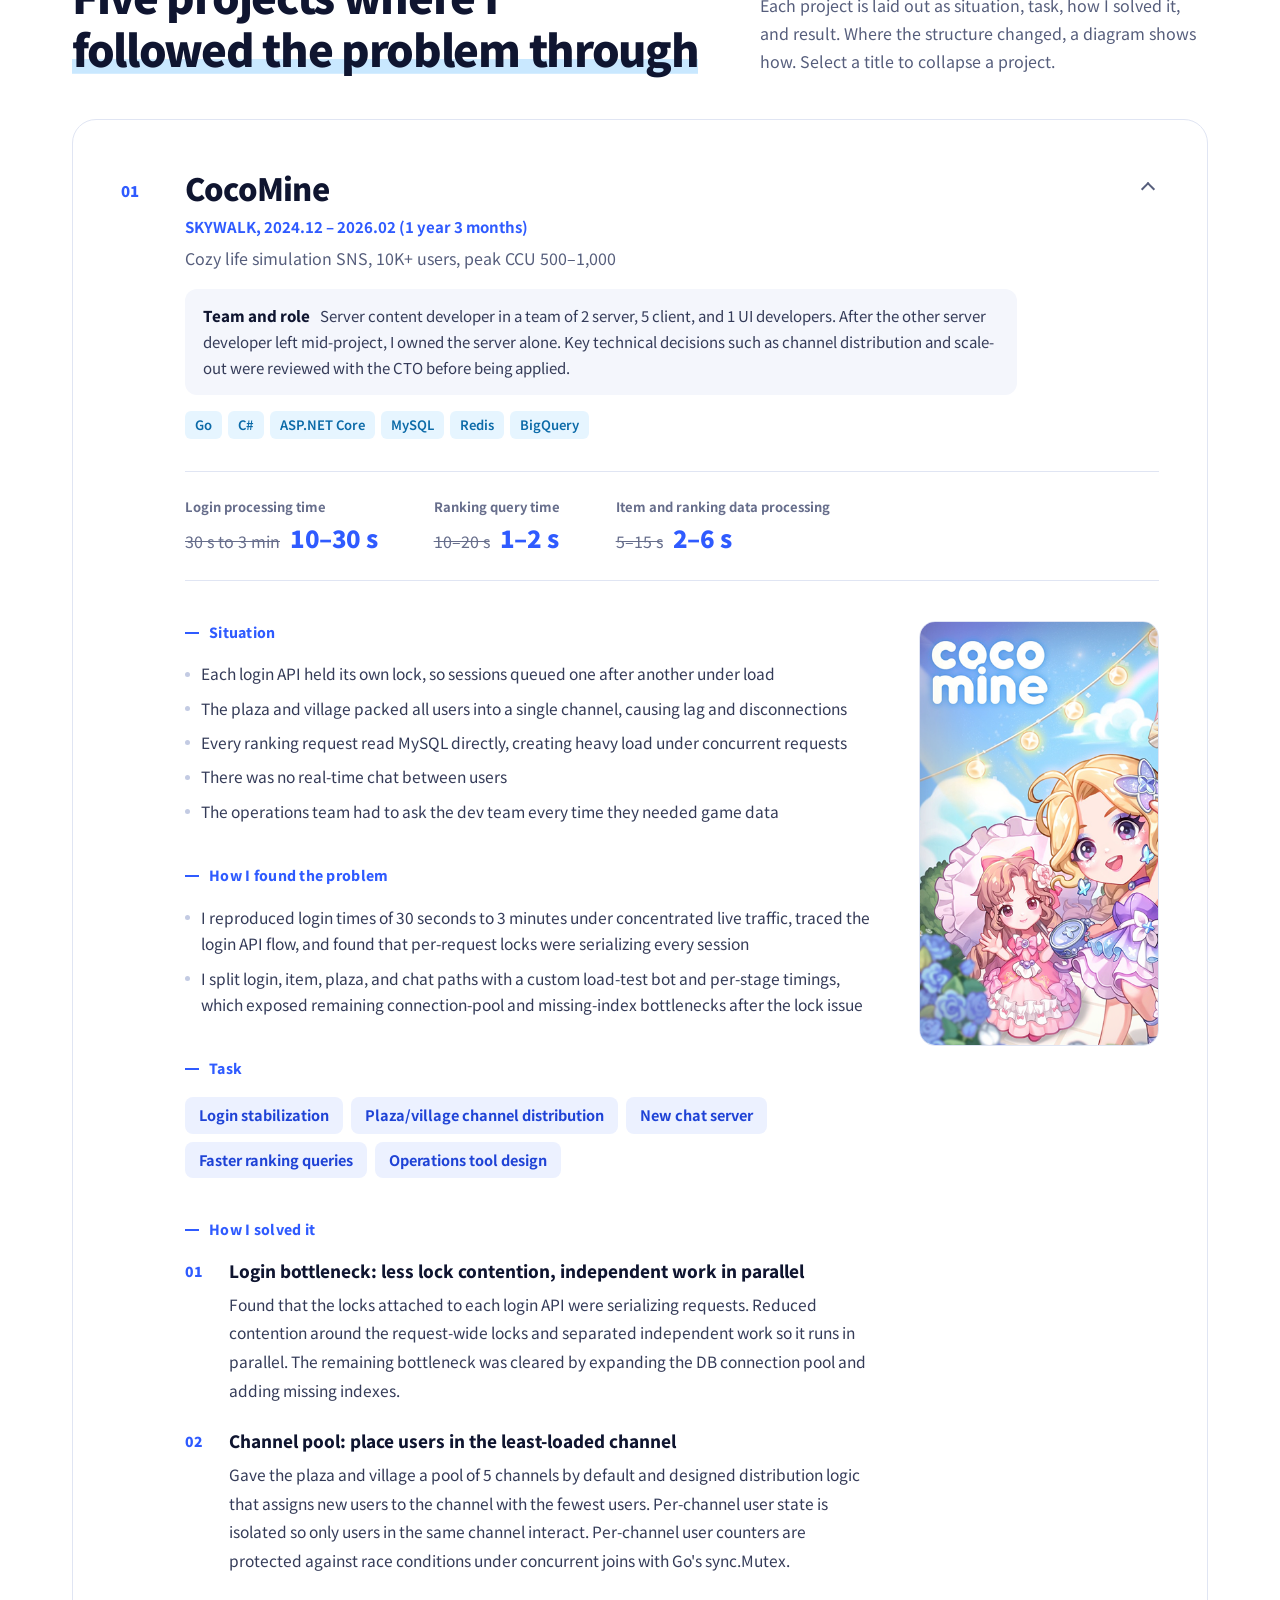
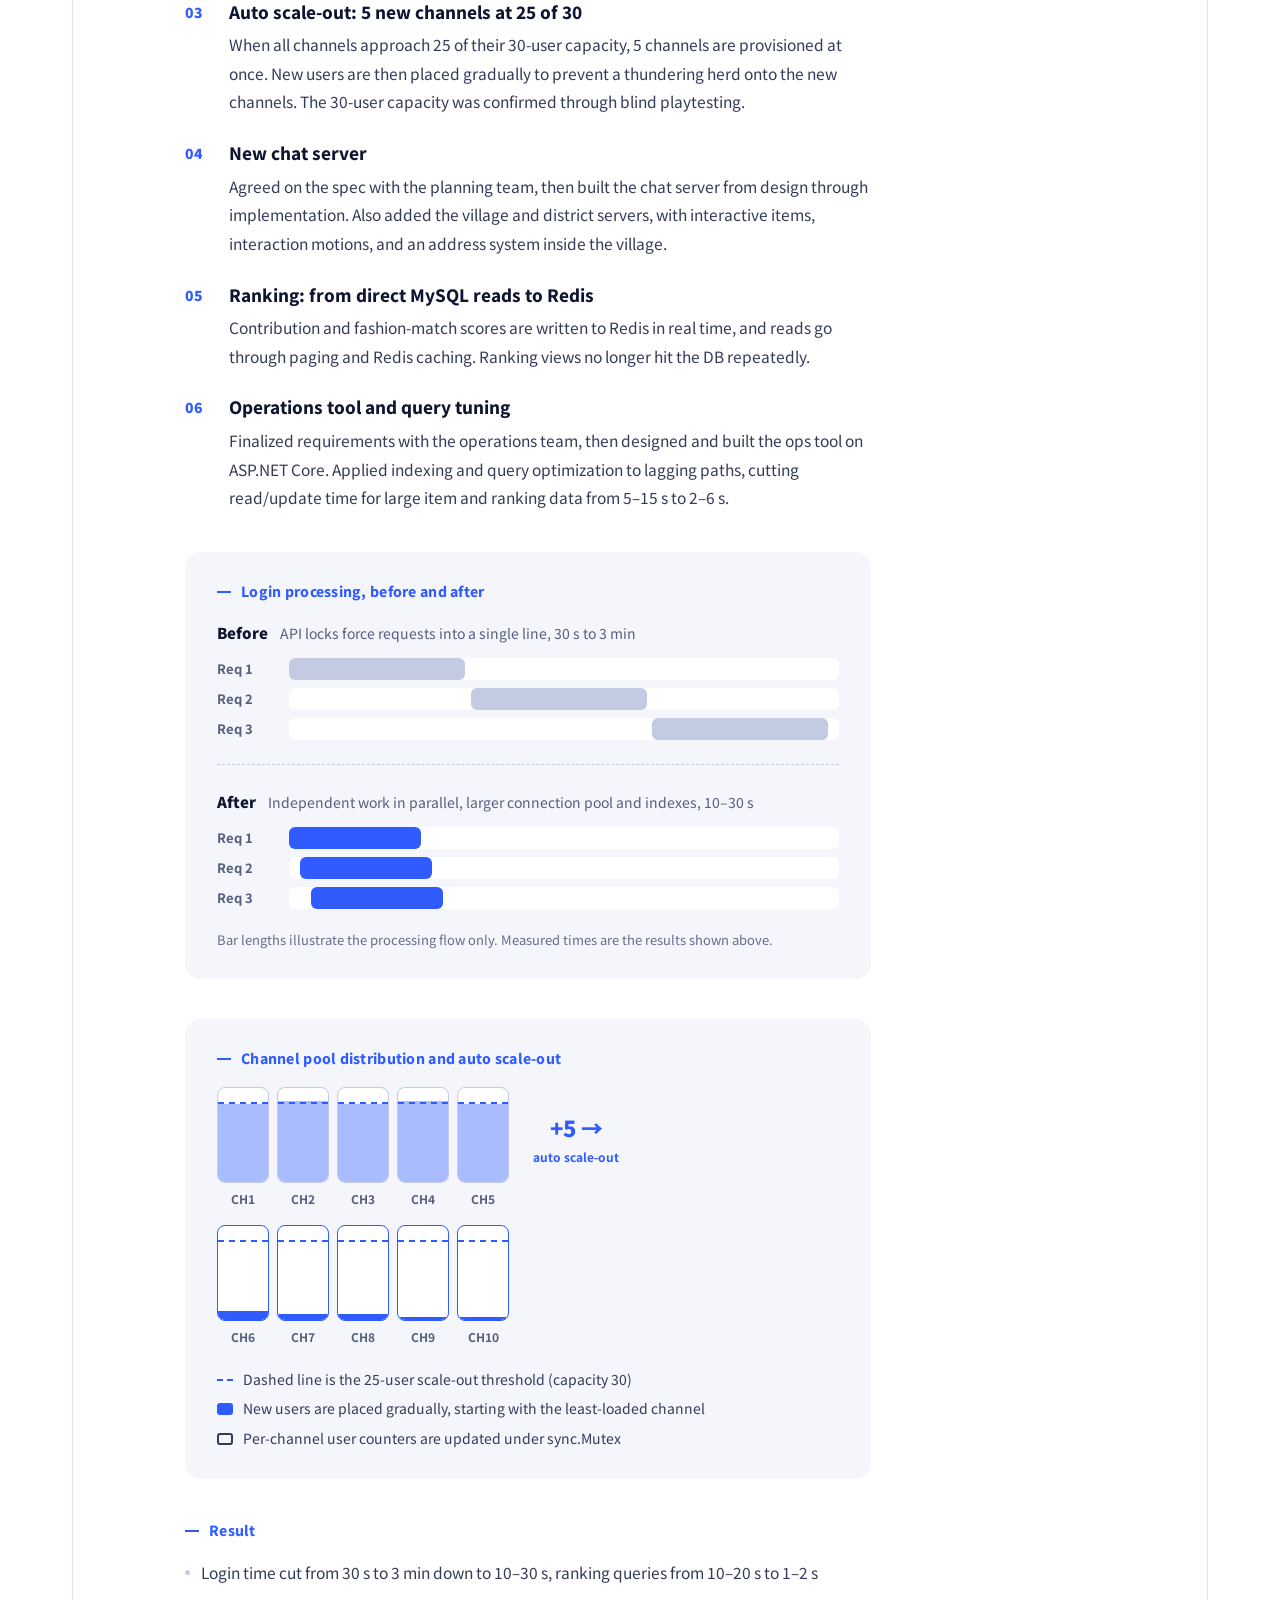
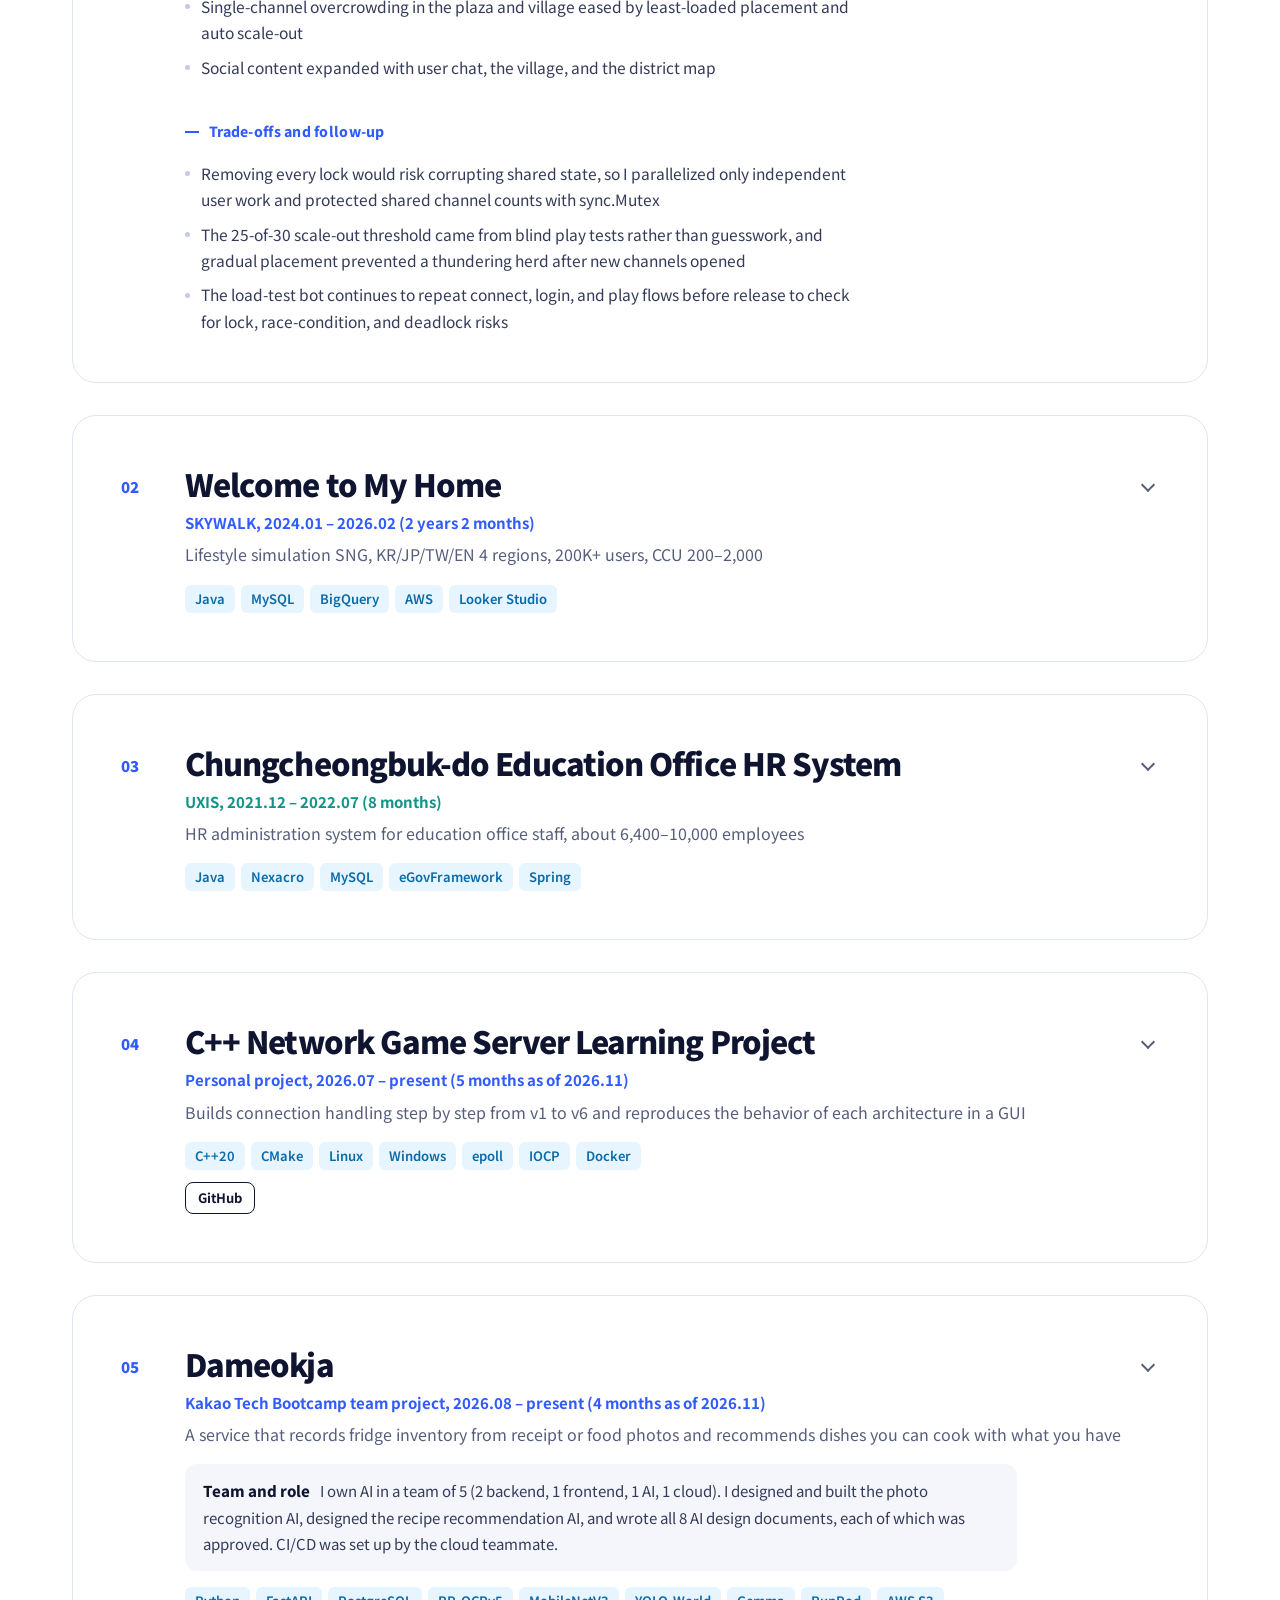
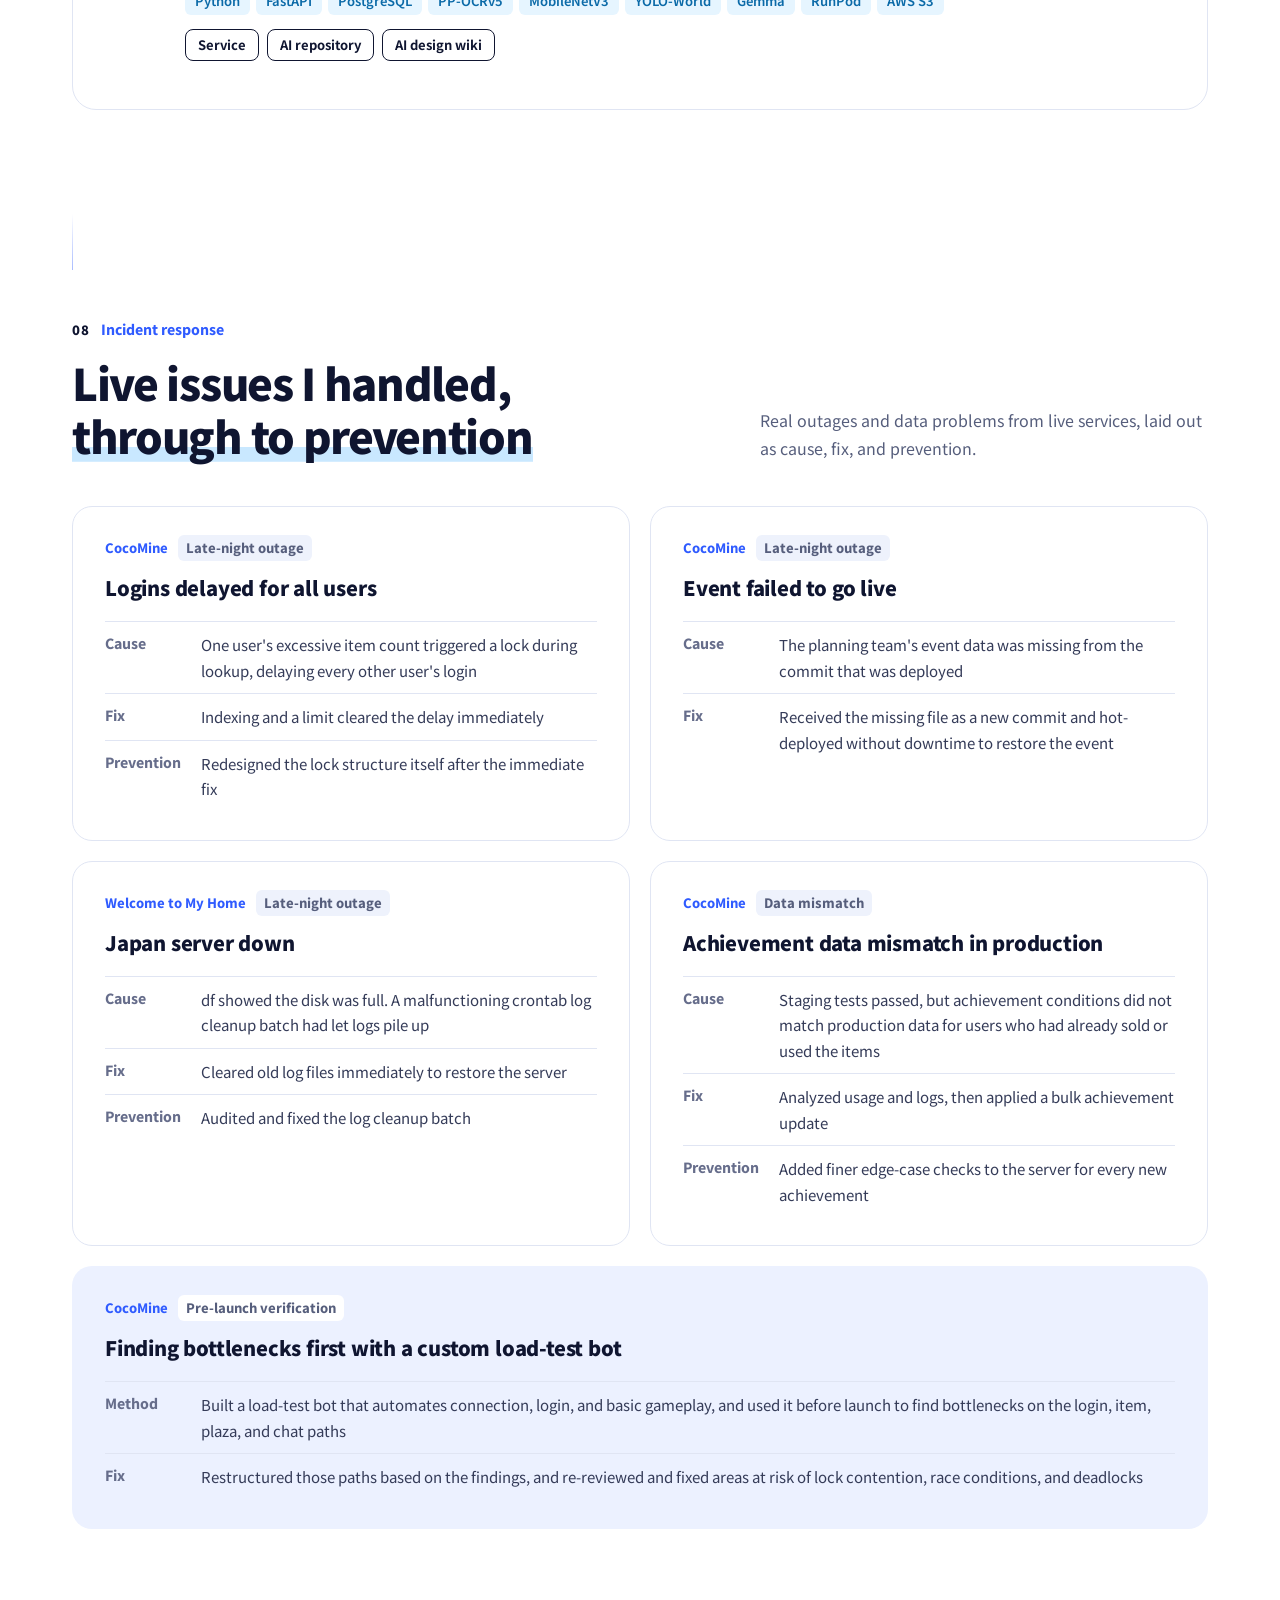
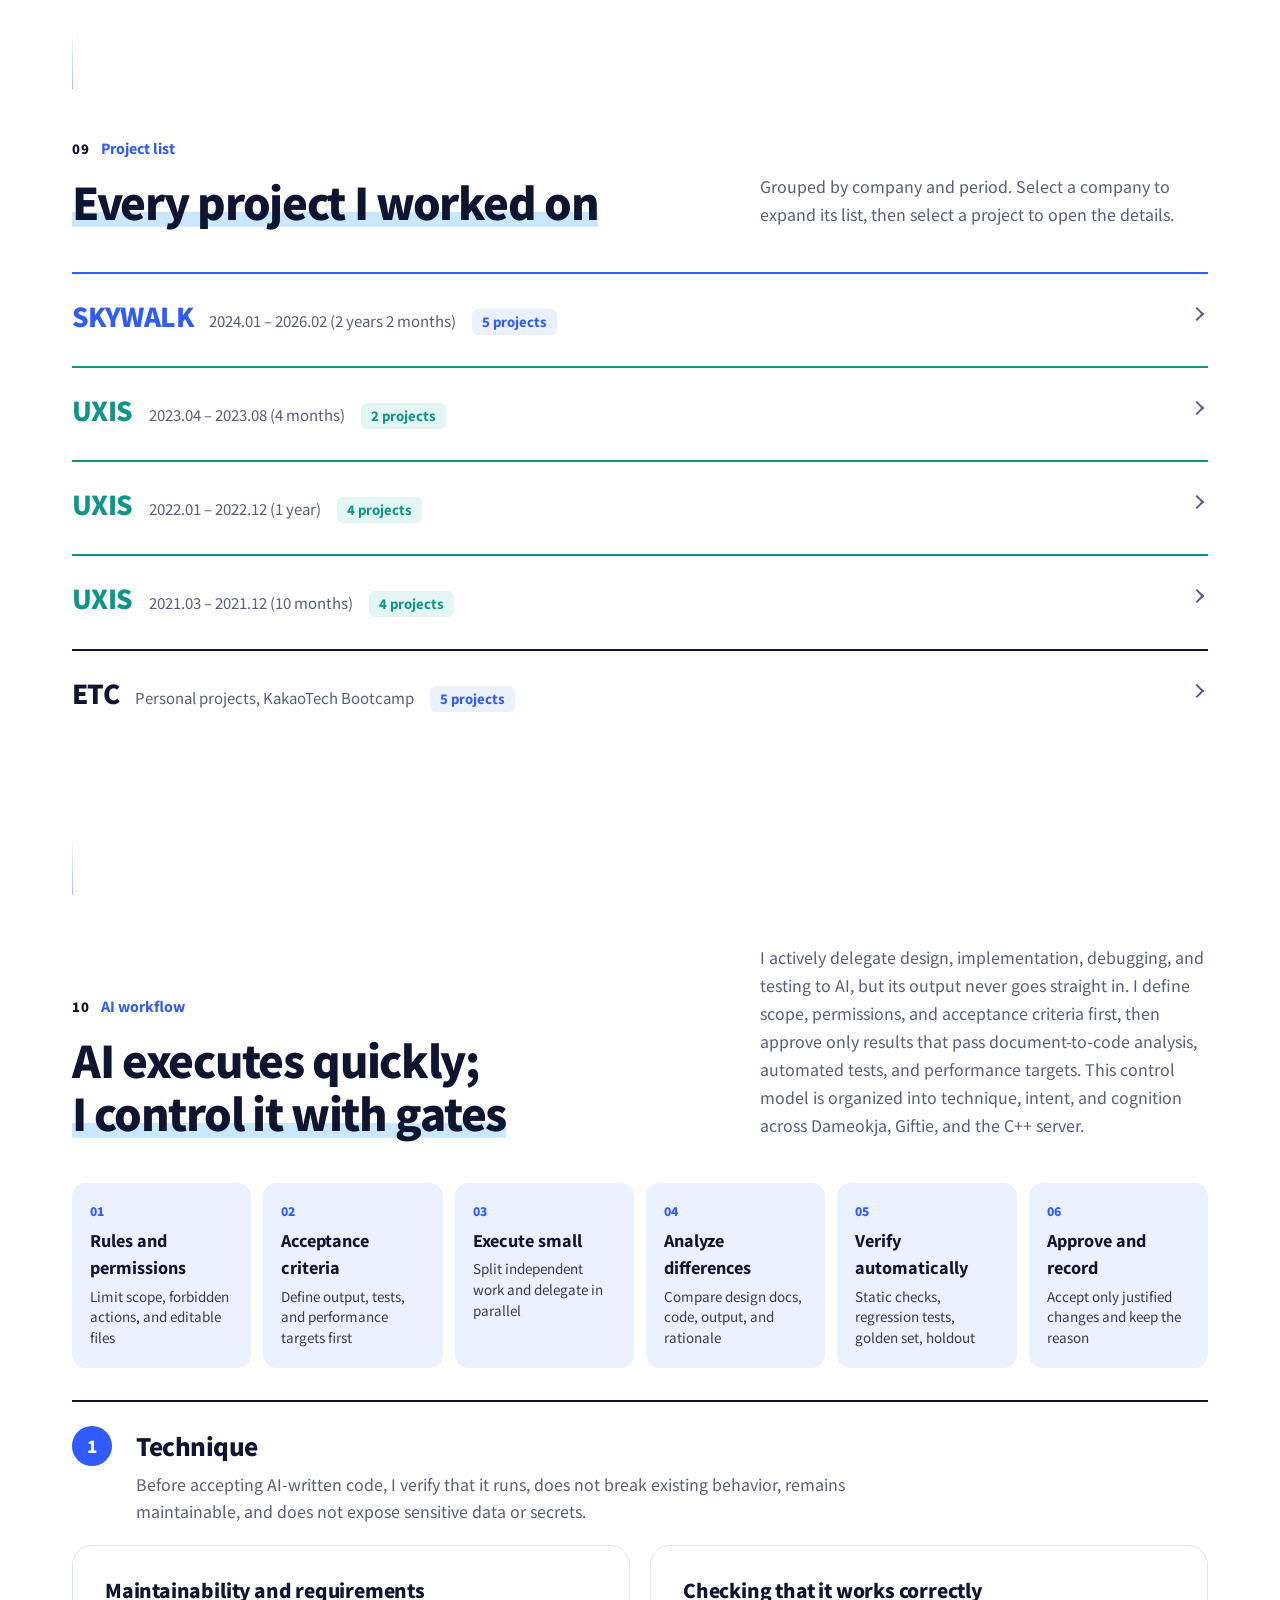
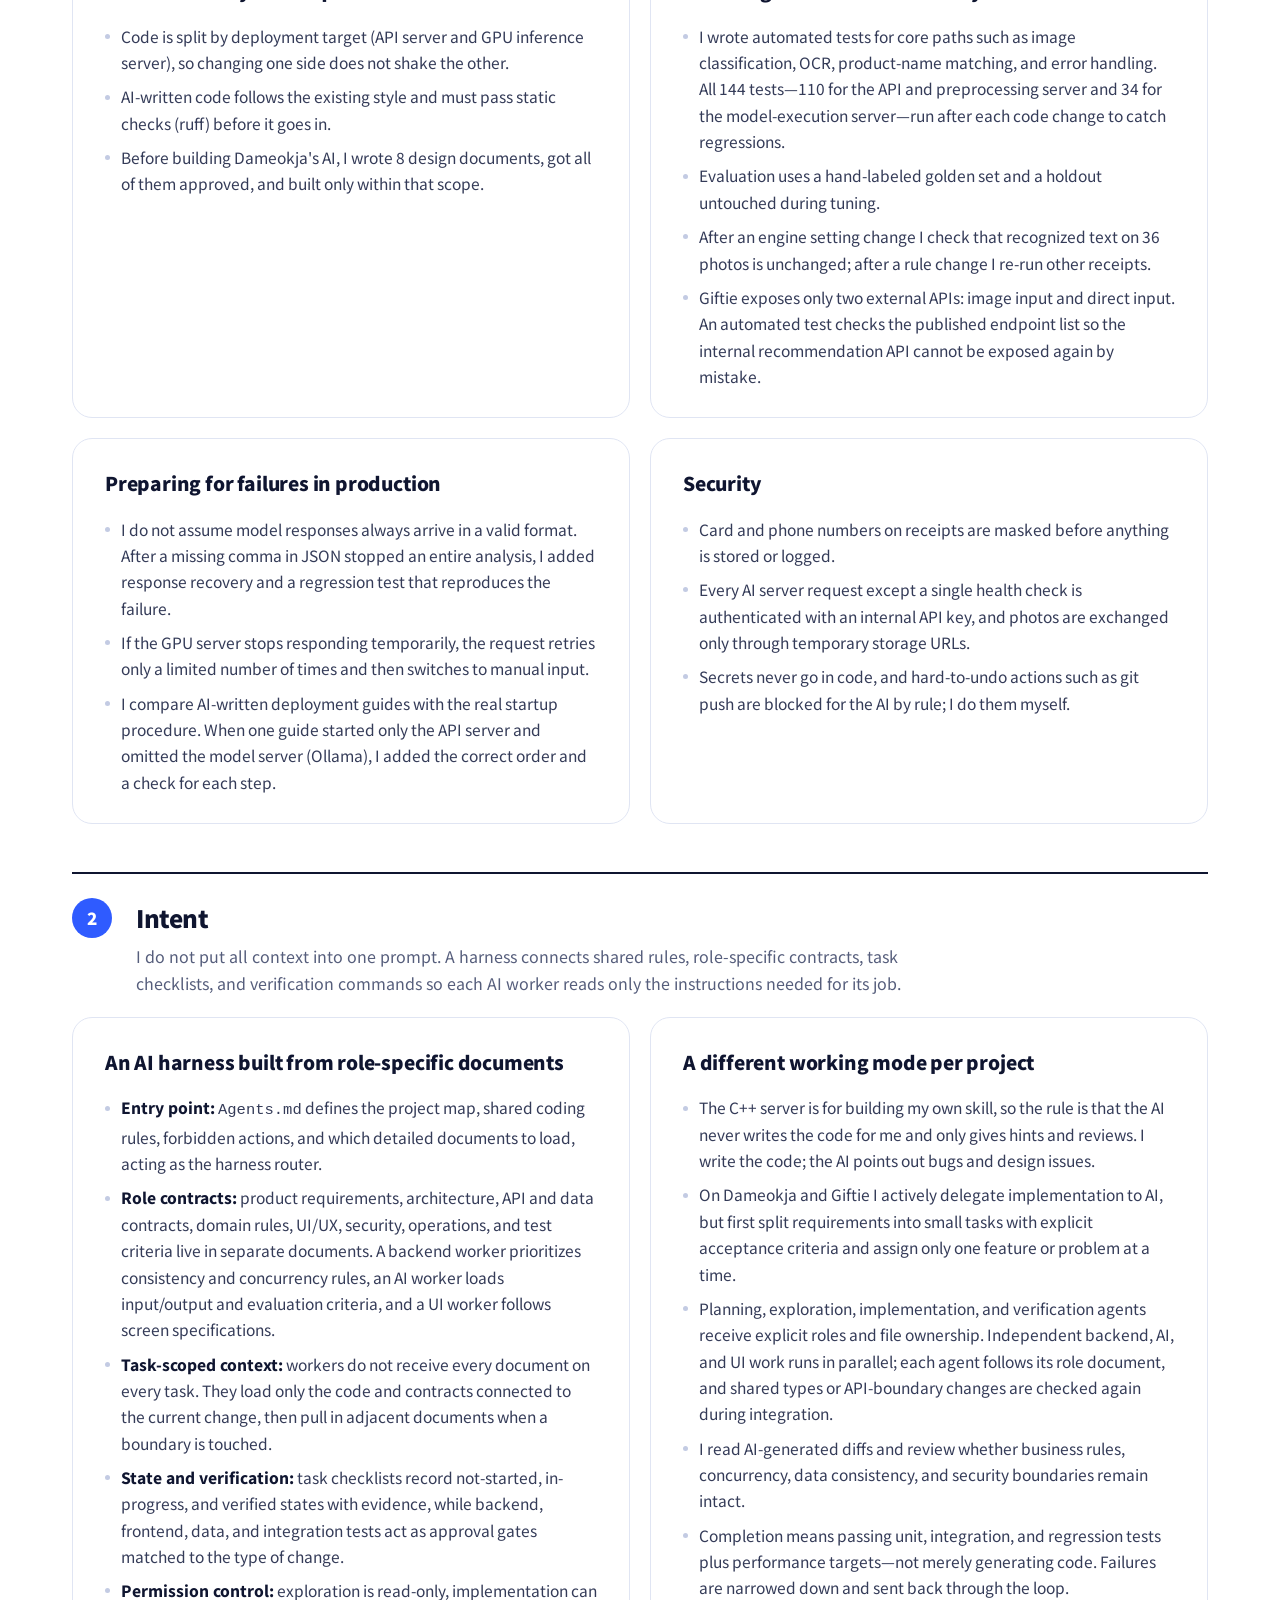
==== commit ef36d8f2: "프로젝트 기간과 문제 해결 과정 및 상세 이동 기능 추가 - 경력 및 프로젝트별 근무·참여 기간 표기 - 게임 프로젝트 카드에 상세 이동 버튼 추가 - 문제 발견, 해결 과정, 결" ====
--- a/index_eng.html
+++ b/index_eng.html
@@ -182,7 +182,7 @@
   <div class="wrap">
     <div class="section-head">
       <div>
-        <div class="section-label">Career (4 years total)</div>
+        <div class="section-label">Career (4 years 5 months total)</div>
         <h2 class="section-title">From business systems<br>to live game servers</h2>
       </div>
       <p class="section-desc">Started in SI web backend work and moved to game servers, covering the full cycle from requirements and design to implementation, testing, and live incident response.</p>
@@ -202,14 +202,14 @@
       </div>
       <div class="career-cols">
         <div class="career-col is-uxis is-split" style="--w:36.67%">
-          <div class="cc-entry"><span class="period">2021.03 – 2021.12</span><b>UXIS</b><span class="sub">Software Developer Intern<br>SW and server development</span></div>
-          <div class="cc-entry"><span class="period">2022.01 – 2022.12</span><b>UXIS</b><span class="sub">Contract Software Developer<br>SW and server development</span></div>
+          <div class="cc-entry"><span class="period">2021.03 – 2021.12 (10 months)</span><b>UXIS</b><span class="sub">Software Developer Intern<br>SW and server development</span></div>
+          <div class="cc-entry"><span class="period">2022.01 – 2022.12 (1 year)</span><b>UXIS</b><span class="sub">Contract Software Developer<br>SW and server development</span></div>
         </div>
         <div class="career-col is-uxis" style="--w:20%">
-          <div class="cc-entry"><span class="period">2023.04 – 2023.08</span><b>UXIS</b><span class="sub">Contract Software Developer<br>SW and server development</span></div>
+          <div class="cc-entry"><span class="period">2023.04 – 2023.08 (5 months)</span><b>UXIS</b><span class="sub">Contract Software Developer<br>SW and server development</span></div>
         </div>
         <div class="career-col is-skywalk" style="--w:43.33%">
-          <div class="cc-entry"><span class="period">2024.01 – 2026.02</span><b>SKYWALK</b><span class="sub">Server Developer<br>Game server content development and maintenance</span></div>
+          <div class="cc-entry"><span class="period">2024.01 – 2026.02 (2 years 2 months)</span><b>SKYWALK</b><span class="sub">Server Developer<br>Game server content development and maintenance</span></div>
         </div>
       </div>
     </div>
@@ -252,7 +252,7 @@
   <div class="wrap">
     <div class="section-head">
       <div>
-        <div class="section-label">SKYWALK 2024.01 – 2026.02</div>
+        <div class="section-label">SKYWALK 2024.01 – 2026.02 (2 years 2 months)</div>
         <h2 class="section-title">Games on stage,<br>servers backstage</h2>
       </div>
       <p class="section-desc">What players see is the game. What I owned is the server running underneath it, without stopping. I built and ran live operations for five games.</p>
@@ -267,6 +267,7 @@
           <ul class="game-points"><li>Login locks: 30 s–3 min → 10–30 s</li><li>Redis ranking: 10–20 s → 1–2 s</li><li>Auto-scaling channel pool</li><li>New chat server</li></ul>
         </div>
         <p class="game-stack">Go / C# / MySQL / Redis</p>
+        <a class="game-detail-link" href="#deep-cocomine">Details</a>
       </article>
       <article class="game">
         <img class="game-shot" src="images/코코마인산리오캐릭터즈.png" alt="CocoMine Sanrio Characters game screen" loading="lazy">
@@ -277,6 +278,7 @@
           <ul class="game-points"><li>Chat and plaza servers</li><li>ASP.NET Core admin</li><li>Per-thread session isolation</li><li>BigQuery statistics</li></ul>
         </div>
         <p class="game-stack">Go / C# / BigQuery</p>
+        <a class="game-detail-link" href="#project-sanrio">Details</a>
       </article>
       <article class="game">
         <img class="game-shot" src="images/놀러와마이홈.png" alt="Welcome to My Home game screen" loading="lazy">
@@ -287,6 +289,7 @@
           <ul class="game-points"><li>Payment errors: 4–5/day → 1 per 1–2 wks</li><li>MySQL 5.7 to 8.0 migration</li><li>Looker Studio dashboard</li><li>4-region maintenance</li></ul>
         </div>
         <p class="game-stack">Java / MySQL / AWS</p>
+        <a class="game-detail-link" href="#deep-myhome">Details</a>
       </article>
       <article class="game">
         <img class="game-shot" src="images/걸글로브.png" alt="GirlGlobe game screen" loading="lazy">
@@ -294,9 +297,10 @@
         <p class="game-genre">Fashion dress-up styling game</p>
         <div class="game-work">
           <span class="game-work-label">Backstage work</span>
-          <ul class="game-points"><li>Item delivery: 10–20 s → 2–5 s</li><li>Admin stats and content tools</li><li>AWS to on-premise migration</li></ul>
-        </div>
-        <p class="game-stack">Python / MySQL</p>
+          <ul class="game-points"><li>Item delivery: 10–20 s → 2–5 s</li><li>Admin stats and content tools</li><li>AWS infrastructure migrated to self-hosted Linux</li></ul>
+        </div>
+        <p class="game-stack">Python / MySQL / Linux / Nginx</p>
+        <a class="game-detail-link" href="#project-girlglobe">Details</a>
       </article>
       <article class="game">
         <img class="game-shot" src="images/유미의세포들.png" alt="Yumi's Cells The Puzzle game screen" loading="lazy">
@@ -304,9 +308,10 @@
         <p class="game-genre">Match-3 puzzle</p>
         <div class="game-work">
           <span class="game-work-label">Backstage work</span>
-          <ul class="game-points"><li>Currency flow statistics</li><li>DB column consolidation</li><li>AWS to on-premise migration</li></ul>
-        </div>
-        <p class="game-stack">PHP / MySQL</p>
+          <ul class="game-points"><li>Currency flow statistics</li><li>DB column consolidation</li><li>AWS infrastructure migrated to self-hosted Linux</li></ul>
+        </div>
+        <p class="game-stack">PHP / MySQL / Linux / Nginx</p>
+        <a class="game-detail-link" href="#project-yumi">Details</a>
       </article>
     </div>
   </div>
@@ -353,7 +358,7 @@
         <span class="deep-num">01</span>
         <div>
           <h3 class="deep-title">CocoMine</h3>
-          <p class="deep-meta">SKYWALK, 2024.12 – 2026.02</p>
+          <p class="deep-meta">SKYWALK, 2024.12 – 2026.02 (1 year 3 months)</p>
           <p class="deep-context">Cozy life simulation SNS, 10K+ users, peak CCU 500–1,000</p>
           <p class="deep-team"><b>Team and role</b>Server content developer in a team of 2 server, 5 client, and 1 UI developers. After the other server developer left mid-project, I owned the server alone. Key technical decisions such as channel distribution and scale-out were reviewed with the CTO before being applied.</p>
           <div class="tags"><span>Go</span><span>C#</span><span>ASP.NET Core</span><span>MySQL</span><span>Redis</span><span>BigQuery</span></div>
@@ -375,6 +380,13 @@
               <li>Every ranking request read MySQL directly, creating heavy load under concurrent requests</li>
               <li>There was no real-time chat between users</li>
               <li>The operations team had to ask the dev team every time they needed game data</li>
+            </ul>
+          </section>
+          <section class="deep-block">
+            <h4>How I found the problem</h4>
+            <ul class="duty">
+              <li>I reproduced login times of 30 seconds to 3 minutes under concentrated live traffic, traced the login API flow, and found that per-request locks were serializing every session</li>
+              <li>I split login, item, plaza, and chat paths with a custom load-test bot and per-stage timings, which exposed remaining connection-pool and missing-index bottlenecks after the lock issue</li>
             </ul>
           </section>
           <section class="deep-block">
@@ -448,6 +460,14 @@
               <li>Social content expanded with user chat, the village, and the district map</li>
             </ul>
           </section>
+          <section class="deep-block">
+            <h4>Trade-offs and follow-up</h4>
+            <ul class="duty">
+              <li>Removing every lock would risk corrupting shared state, so I parallelized only independent user work and protected shared channel counts with sync.Mutex</li>
+              <li>The 25-of-30 scale-out threshold came from blind play tests rather than guesswork, and gradual placement prevented a thundering herd after new channels opened</li>
+              <li>The load-test bot continues to repeat connect, login, and play flows before release to check for lock, race-condition, and deadlock risks</li>
+            </ul>
+          </section>
         </div>
         <aside class="deep-side"><img src="images/코코마인.png" alt="CocoMine game screen" loading="lazy"></aside>
       </div>
@@ -458,7 +478,7 @@
         <span class="deep-num">02</span>
         <div>
           <h3 class="deep-title">Welcome to My Home</h3>
-          <p class="deep-meta">SKYWALK, 2024.01 – 2026.02</p>
+          <p class="deep-meta">SKYWALK, 2024.01 – 2026.02 (2 years 2 months)</p>
           <p class="deep-context">Lifestyle simulation SNG, KR/JP/TW/EN 4 regions, 200K+ users, CCU 200–2,000</p>
           <div class="tags"><span>Java</span><span>MySQL</span><span>BigQuery</span><span>AWS</span><span>Looker Studio</span></div>
         </div>
@@ -477,6 +497,13 @@
               <li>Network delays caused 4–5 payment failures a day, or payments that completed without the item being granted</li>
               <li>The operations team had to ask the dev team for every piece of game data, which slowed decisions</li>
               <li>Content differed by region, so some errors appeared in only one region</li>
+            </ul>
+          </section>
+          <section class="deep-block">
+            <h4>How I found the problem</h4>
+            <ul class="duty">
+              <li>I compared external payment results with internal item-grant records across recurring incidents and confirmed that a failed payment and a completed-but-ungranted payment were different states</li>
+              <li>Before moving to MySQL 8.0, I reviewed authentication, GROUP BY behavior, and major queries to find compatibility changes and index-sensitive paths before deployment</li>
             </ul>
           </section>
           <section class="deep-block">
@@ -515,6 +542,13 @@
               <li>The operations team could identify error-prone periods on their own</li>
             </ul>
           </section>
+          <section class="deep-block">
+            <h4>Trade-offs and follow-up</h4>
+            <ul class="duty">
+              <li>Rather than simply increasing retries, I checked payment and grant state first, then handled already-granted, ungranted, and incomplete cases separately</li>
+              <li>Currency, token, and log dashboards moved incident visibility beyond the development team, while region-specific content and bug histories preserved the evidence for the next maintainer</li>
+            </ul>
+          </section>
         </div>
         <aside class="deep-side"><img src="images/놀러와마이홈.png" alt="Welcome to My Home game screen" loading="lazy"></aside>
       </div>
@@ -525,7 +559,7 @@
         <span class="deep-num">03</span>
         <div>
           <h3 class="deep-title">Chungcheongbuk-do Education Office HR System</h3>
-          <p class="deep-meta">UXIS, 2021.12 – 2022.07</p>
+          <p class="deep-meta">UXIS, 2021.12 – 2022.07 (8 months)</p>
           <p class="deep-context">HR administration system for education office staff, about 6,400–10,000 employees</p>
           <div class="tags"><span>Java</span><span>Nexacro</span><span>MySQL</span><span>eGovFramework</span><span>Spring</span></div>
         </div>
@@ -538,6 +572,13 @@
             <ul class="duty">
               <li>Transfers for about 6,400–10,000 employees were decided manually: clerks collected submitted documents and calculated scores on paper or in Excel</li>
               <li>HR records were kept as documents and had to be looked up by hand each time</li>
+            </ul>
+          </section>
+          <section class="deep-block">
+            <h4>How I found the problem</h4>
+            <ul class="duty">
+              <li>Breaking the manual spreadsheet workflow into score components showed that simple total-score automation could not correctly handle tied and duplicate scores</li>
+              <li>Personnel records and statistics were scattered across documents, which made it difficult to verify transfer results or understand movement by department</li>
             </ul>
           </section>
           <section class="deep-block">
@@ -571,6 +612,13 @@
               <li>Statistics showed which departments see the most transfers and which are most preferred</li>
             </ul>
           </section>
+          <section class="deep-block">
+            <h4>Trade-offs and follow-up</h4>
+            <ul class="duty">
+              <li>For personnel decisions, explainability and exception handling mattered as much as speed, so standard ranking and tied or duplicate-score decisions were kept as separate steps that staff could review</li>
+              <li>The result was connected to evaluations, surveys, and statistics so departments with high movement and preferred placements could inform later decisions</li>
+            </ul>
+          </section>
         </div>
         <aside class="deep-side"><img src="images/충청북도.png" alt="Chungcheongbuk-do Education Office HR system" loading="lazy"></aside>
       </div>
@@ -581,7 +629,7 @@
         <span class="deep-num">04</span>
         <div>
           <h3 class="deep-title">C++ Network Game Server Learning Project</h3>
-          <p class="deep-meta">Personal project, 2026.07 – present</p>
+          <p class="deep-meta">Personal project, 2026.07 – present (5 months as of 2026.11)</p>
           <p class="deep-context">Builds connection handling step by step from v1 to v6 and reproduces the behavior of each architecture in a GUI</p>
           <div class="tags"><span>C++20</span><span>CMake</span><span>Linux</span><span>Windows</span><span>epoll</span><span>IOCP</span><span>Docker</span></div>
           <a href="https://github.com/1sanguk/CPP_Server" target="_blank" rel="noopener" class="proj-github">GitHub</a>
@@ -600,6 +648,13 @@
             <ul class="duty">
               <li>Build connection handling, network I/O, and multithreading for a C++ game server by hand to strengthen server fundamentals</li>
               <li>Implement the same feature in several architectures and test them under the same conditions to see where each one hits its limit</li>
+            </ul>
+          </section>
+          <section class="deep-block">
+            <h4>How I found each limit</h4>
+            <ul class="duty">
+              <li>I implemented the same Echo behavior in v1 through v6 and ran repeated connection, large-transfer, and shutdown tests from one tool to compare where each architecture stopped scaling</li>
+              <li>When Linux and Windows numbers differed, I did not treat them as an immediate performance ranking; I checked build type, connection pattern, backlog, pending AcceptEx, and the client's ephemeral-port range</li>
             </ul>
           </section>
 
@@ -651,6 +706,13 @@
               <li>Built a lab that detects supported modes on macOS, Linux, and Windows and reproduces each architecture in one UI</li>
             </ul>
           </section>
+          <section class="deep-block">
+            <h4>Trade-offs and follow-up</h4>
+            <ul class="duty">
+              <li>I documented the test environment and client port limits instead of presenting 12,000 and 28,000 connections as absolute server limits</li>
+              <li>Load tests exposed work accumulating on the network thread; the next step is to measure and separate network I/O load from the actual work queue more precisely</li>
+            </ul>
+          </section>
         </div>
         <aside class="deep-side"><img src="images/server-architecture-lab.png" alt="Server architecture comparison GUI" loading="lazy"></aside>
       </div>
@@ -660,7 +722,7 @@
         <span class="deep-num">05</span>
         <div>
           <h3 class="deep-title">Dameokja</h3>
-          <p class="deep-meta">Kakao Tech Bootcamp team project, 2026.08 – present</p>
+          <p class="deep-meta">Kakao Tech Bootcamp team project, 2026.08 – present (4 months as of 2026.11)</p>
           <p class="deep-context">A service that records fridge inventory from receipt or food photos and recommends dishes you can cook with what you have</p>
           <p class="deep-team"><b>Team and role</b>I own AI in a team of 5 (2 backend, 1 frontend, 1 AI, 1 cloud). I designed and built the photo recognition AI, designed the recipe recommendation AI, and wrote all 8 AI design documents, each of which was approved. CI/CD was set up by the cloud teammate.</p>
           <div class="tags"><span>Python</span><span>FastAPI</span><span>PostgreSQL</span><span>PP-OCRv5</span><span>MobileNetV3</span><span>YOLO-World</span><span>Gemma</span><span>RunPod</span><span>AWS S3</span></div>
@@ -681,6 +743,14 @@
               <li>Writing down every grocery item and remembering use-by dates is hard, so food gets thrown away uneaten</li>
               <li>I wanted to see how far the service could go on the smallest possible budget, so I first tested every model on one CPU server (4 cores, 16GB) with no GPU</li>
               <li>A misread use-by date can affect health, so mistakes by the AI must never harm the user</li>
+            </ul>
+          </section>
+          <section class="deep-block">
+            <h4>How I found the problem</h4>
+            <ul class="duty">
+              <li>I separated queue time from processing time with log timestamps and found a request waiting 127 seconds before only 13.6 seconds of actual work</li>
+              <li>When memory reached 12.3GB after about 67 photos, I changed application code, orientation correction, and OCR settings one at a time until the cause narrowed to memory pre-allocation</li>
+              <li>I separated tuning samples from an unseen holdout, confirming that 100% on samples used for improvement was not the system's generalization performance</li>
             </ul>
           </section>
           <section class="deep-block">
@@ -727,6 +797,14 @@
               <li>Built the API and preprocessing server plus the model-execution server for photo recognition, with all 144 automated feature tests passing</li>
               <li>Only dates read from the package are treated as confirmed; otherwise a range from official data or "needs review" is shown</li>
               <li>Recipe recommendation is fully designed and planned for the next version (v3)</li>
+            </ul>
+          </section>
+          <section class="deep-block">
+            <h4>Trade-offs and follow-up</h4>
+            <ul class="duty">
+              <li>I exhausted CPU optimizations first to control cost, then moved only model execution to a low-budget GPU after concurrent-load limits became clear</li>
+              <li>Receipt product detection remains below the 0.90 release target, so results stay as candidates and are saved only after user confirmation</li>
+              <li>The next version will expand the holdout set, revalidate the acceptance threshold, and implement the already-designed recipe recommendation flow</li>
             </ul>
           </section>
         </div>
@@ -815,8 +893,8 @@
       <div class="job-collapsible"><div class="job-collapsible-inner">
       <div class="tags job-meta"><span>Dept: Server Development</span><span>Role: Server Developer</span></div>
 
-      <div class="proj-item">
-        <div class="proj-title" role="button" tabindex="0" data-toggle>CocoMine <span class="pdate">2024.12 – 2026.02</span></div>
+      <div class="proj-item" id="project-cocomine">
+        <div class="proj-title" role="button" tabindex="0" data-toggle>CocoMine <span class="pdate">2024.12 – 2026.02 (1 year 3 months)</span></div>
         <span class="proj-chevron chev" aria-hidden="true"></span>
         <p class="proj-genre">Genre: Social networking service (SNS), cozy life simulation</p>
         <ul class="duty">
@@ -839,8 +917,8 @@
         </div></div>
       </div>
 
-      <div class="proj-item">
-        <div class="proj-title" role="button" tabindex="0" data-toggle>CocoMine Sanrio Characters <span class="pdate">2024.07 – 2026.02</span></div>
+      <div class="proj-item" id="project-sanrio">
+        <div class="proj-title" role="button" tabindex="0" data-toggle>CocoMine Sanrio Characters <span class="pdate">2024.07 – 2026.02 (1 year 8 months)</span></div>
         <span class="proj-chevron chev" aria-hidden="true"></span>
         <p class="proj-genre">Genre: Social networking service (SNS), metaverse community</p>
         <ul class="duty">
@@ -861,52 +939,52 @@
         </div></div>
       </div>
 
-      <div class="proj-item">
-        <div class="proj-title" role="button" tabindex="0" data-toggle>GirlGlobe <span class="pdate">2024.04 – 2026.02</span></div>
+      <div class="proj-item" id="project-girlglobe">
+        <div class="proj-title" role="button" tabindex="0" data-toggle>GirlGlobe <span class="pdate">2024.04 – 2026.02 (1 year 11 months)</span></div>
         <span class="proj-chevron chev" aria-hidden="true"></span>
         <p class="proj-genre">Genre: Styling game (fashion dress-up)</p>
         <ul class="duty">
           <li>Server maintenance and administrative system feature additions to improve operational efficiency</li>
           <li>Data management and optimization for stable large-scale user data processing</li>
-          <li>Performed DB migration from AWS to on-premise server</li>
-        </ul>
-        <div class="tags"><span>Python</span><span>MySQL</span></div>
+          <li>Migrated AWS production infrastructure to self-hosted Linux servers</li>
+        </ul>
+        <div class="tags"><span>Python</span><span>MySQL</span><span>Linux</span><span>Nginx</span></div>
         <div class="proj-detail"><div class="proj-detail-inner">
           <div class="proj-detail-text">
             <ul class="duty-detail">
               <li><b>Server maintenance and administrative system feature additions</b><span class="detail-sub">Tracked intermittent errors, resolved conflicts between legacy code and new content, and added a statistics system and new content management features to the administrative system to help the operations team manage the game more efficiently.</span></li>
               <li><b>Data management and optimization</b><span class="detail-sub">Fixed poorly optimized queries and added missing indexes, reducing stage-clear item delivery processing time from 10–20 s to 2–5 s.</span></li>
-              <li><b>DB migration from AWS to on-premise server</b><span class="detail-sub">Performed large-scale data backup and migration as part of a cost-reduction move from AWS to on-premise.</span></li>
+              <li><b>Migrated AWS production infrastructure to self-hosted Linux</b><span class="detail-sub">To reduce operating costs, migrated the application and database from an AWS environment built on EC2, a load balancer, and RDS to self-hosted Linux servers. Configured Nginx on Linux to replace the existing load-balancing and web-request routing layer, then backed up and migrated the large RDS dataset so the service could run on a self-managed MySQL environment.</span></li>
             </ul>
           </div>
           <img src="images/걸글로브.png" alt="GirlGlobe" class="proj-image proj-image-crop" loading="lazy">
         </div></div>
       </div>
 
-      <div class="proj-item">
-        <div class="proj-title" role="button" tabindex="0" data-toggle>Yumi's Cells <span class="pdate">2024.04 – 2026.02</span></div>
+      <div class="proj-item" id="project-yumi">
+        <div class="proj-title" role="button" tabindex="0" data-toggle>Yumi's Cells <span class="pdate">2024.04 – 2026.02 (1 year 11 months)</span></div>
         <span class="proj-chevron chev" aria-hidden="true"></span>
         <p class="proj-genre">Genre: Match-3 puzzle game</p>
         <ul class="duty">
           <li>Added administrative system features to support efficient game management by the operations team</li>
           <li>Data management and optimization for stable game data processing</li>
-          <li>Performed DB migration from AWS to on-premise server</li>
-        </ul>
-        <div class="tags"><span>PHP</span><span>MySQL</span></div>
+          <li>Migrated AWS production infrastructure to self-hosted Linux servers</li>
+        </ul>
+        <div class="tags"><span>PHP</span><span>MySQL</span><span>Linux</span><span>Nginx</span></div>
         <div class="proj-detail"><div class="proj-detail-inner">
           <div class="proj-detail-text">
             <ul class="duty-detail">
               <li><b>Added administrative system features for efficient game management</b><span class="detail-sub">Added a currency flow statistics system to help the operations team track how in-game currency is used and distributed.</span></li>
               <li><b>Data management and optimization</b><span class="detail-sub">Consolidated and cleaned up multiple DB columns during a game system overhaul; deployed after thorough testing with no disruption to gameplay.</span></li>
-              <li><b>DB migration from AWS to on-premise server</b><span class="detail-sub">Performed large-scale data backup and migration as part of a cost-reduction move from AWS to on-premise.</span></li>
+              <li><b>Migrated AWS production infrastructure to self-hosted Linux</b><span class="detail-sub">To reduce operating costs, migrated the application and database from an AWS environment built on EC2, a load balancer, and RDS to self-hosted Linux servers. Configured Nginx on Linux to replace the existing load-balancing and web-request routing layer, then backed up and migrated the large RDS dataset so the service could run on a self-managed MySQL environment.</span></li>
             </ul>
           </div>
           <img src="images/유미의세포들.png" alt="Yumi's Cells" class="proj-image" loading="lazy">
         </div></div>
       </div>
 
-      <div class="proj-item">
-        <div class="proj-title" role="button" tabindex="0" data-toggle>Welcome to My Home <span class="pdate">2024.01 – 2026.02</span></div>
+      <div class="proj-item" id="project-myhome">
+        <div class="proj-title" role="button" tabindex="0" data-toggle>Welcome to My Home <span class="pdate">2024.01 – 2026.02 (2 years 2 months)</span></div>
         <span class="proj-chevron chev" aria-hidden="true"></span>
         <p class="proj-genre">Genre: SNG, lifestyle simulation</p>
         <ul class="duty">
@@ -943,7 +1021,7 @@
       <div class="tags job-meta"><span>Dept: SI Development</span><span>Role: Contract Software Developer</span></div>
 
       <div class="proj-item">
-        <div class="proj-title" role="button" tabindex="0" data-toggle>Busan Metropolitan Office of Education Character Education Platform <span class="pdate">2023.05 – 2023.07</span></div>
+        <div class="proj-title" role="button" tabindex="0" data-toggle>Busan Metropolitan Office of Education Character Education Platform <span class="pdate">2023.05 – 2023.07 (3 months)</span></div>
         <span class="proj-chevron chev" aria-hidden="true"></span>
         <ul class="duty">
           <li>Implemented administrative pages for both administrators and end users</li>
@@ -964,7 +1042,7 @@
       </div>
 
       <div class="proj-item">
-        <div class="proj-title" role="button" tabindex="0" data-toggle>Gangwon-do Education Office School Diagnosis System <span class="pdate">2023.04 – 2023.05</span></div>
+        <div class="proj-title" role="button" tabindex="0" data-toggle>Gangwon-do Education Office School Diagnosis System <span class="pdate">2023.04 – 2023.05 (2 months)</span></div>
         <span class="proj-chevron chev" aria-hidden="true"></span>
         <ul class="duty">
           <li>Developed satisfaction survey system and school self-assessment features</li>
@@ -997,7 +1075,7 @@
       <div class="tags job-meta"><span>Dept: SI Development</span><span>Role: Contract Software Developer</span></div>
 
       <div class="proj-item">
-        <div class="proj-title" role="button" tabindex="0" data-toggle>Samsung Biologics Partner Portal <span class="pdate">2022.10 – 2022.12</span></div>
+        <div class="proj-title" role="button" tabindex="0" data-toggle>Samsung Biologics Partner Portal <span class="pdate">2022.10 – 2022.12 (3 months)</span></div>
         <span class="proj-chevron chev" aria-hidden="true"></span>
         <ul class="duty">
           <li>Solo development: DB design and full administrative page development</li>
@@ -1016,7 +1094,7 @@
       </div>
 
       <div class="proj-item">
-        <div class="proj-title" role="button" tabindex="0" data-toggle>PK Valve &amp; Engineering PWA <span class="pdate">2022.07 – 2022.10</span></div>
+        <div class="proj-title" role="button" tabindex="0" data-toggle>PK Valve &amp; Engineering PWA <span class="pdate">2022.07 – 2022.10 (4 months)</span></div>
         <span class="proj-chevron chev" aria-hidden="true"></span>
         <ul class="duty">
           <li>Led full development as project PM</li>
@@ -1037,7 +1115,7 @@
       </div>
 
       <div class="proj-item">
-        <div class="proj-title" role="button" tabindex="0" data-toggle>Chungcheongbuk-do Education Office HR System <span class="pdate">2021.12 – 2022.07</span></div>
+        <div class="proj-title" role="button" tabindex="0" data-toggle>Chungcheongbuk-do Education Office HR System <span class="pdate">2021.12 – 2022.07 (8 months)</span></div>
         <span class="proj-chevron chev" aria-hidden="true"></span>
         <ul class="duty">
           <li>Replaced manual paper/Excel scoring for 6,400–10,000 staff transfers with a score-based automated algorithm and tie-breaking logic</li>
@@ -1056,7 +1134,7 @@
       </div>
 
       <div class="proj-item">
-        <div class="proj-title" role="button" tabindex="0" data-toggle>Udeserve <span class="pdate">2022.05</span></div>
+        <div class="proj-title" role="button" tabindex="0" data-toggle>Udeserve <span class="pdate">2022.05 (1 month)</span></div>
         <span class="proj-chevron chev" aria-hidden="true"></span>
         <ul class="duty">
           <li>Developed favorites feature and user-facing pages</li>
@@ -1089,7 +1167,7 @@
       <div class="tags job-meta"><span>Dept: SI Development</span><span>Role: Software Developer Intern</span></div>
 
       <div class="proj-item">
-        <div class="proj-title" role="button" tabindex="0" data-toggle>BetterOn <span class="pdate">2021.08 – 2021.12</span></div>
+        <div class="proj-title" role="button" tabindex="0" data-toggle>BetterOn <span class="pdate">2021.08 – 2021.12 (5 months)</span></div>
         <span class="proj-chevron chev" aria-hidden="true"></span>
         <ul class="duty">
           <li>Solo development: video conferencing system and DB design</li>
@@ -1110,7 +1188,7 @@
       </div>
 
       <div class="proj-item">
-        <div class="proj-title" role="button" tabindex="0" data-toggle>Busan, Ulsan, Gyeongnam Online Job Fair <span class="pdate">2021.08 – 2021.12</span></div>
+        <div class="proj-title" role="button" tabindex="0" data-toggle>Busan, Ulsan, Gyeongnam Online Job Fair <span class="pdate">2021.08 – 2021.12 (5 months)</span></div>
         <span class="proj-chevron chev" aria-hidden="true"></span>
         <ul class="duty">
           <li>Operated video consultation and interview system for job seekers, interviewers, and counselors</li>
@@ -1129,7 +1207,7 @@
       </div>
 
       <div class="proj-item">
-        <div class="proj-title" role="button" tabindex="0" data-toggle>Today's Ramyeon <span class="pdate">2021.05 – 2021.07</span></div>
+        <div class="proj-title" role="button" tabindex="0" data-toggle>Today's Ramyeon <span class="pdate">2021.05 – 2021.07 (3 months)</span></div>
         <span class="proj-chevron chev" aria-hidden="true"></span>
         <p class="proj-genre">Ramen recipe and subscription web service</p>
         <ul class="duty">
@@ -1149,7 +1227,7 @@
       </div>
 
       <div class="proj-item">
-        <div class="proj-title" role="button" tabindex="0" data-toggle>DRIZ <span class="pdate">2021.03 – 2021.07</span></div>
+        <div class="proj-title" role="button" tabindex="0" data-toggle>DRIZ <span class="pdate">2021.03 – 2021.07 (5 months)</span></div>
         <span class="proj-chevron chev" aria-hidden="true"></span>
         <ul class="duty">
           <li>Developed full administrative page for store and order management</li>
@@ -1181,7 +1259,7 @@
       <div class="job-collapsible"><div class="job-collapsible-inner">
 
       <div class="proj-item">
-        <div class="proj-title" role="button" tabindex="0" data-toggle>Dameokja (Kakao Tech Bootcamp team project) <span class="pdate">2026.08 – present</span></div>
+        <div class="proj-title" role="button" tabindex="0" data-toggle>Dameokja (Kakao Tech Bootcamp team project) <span class="pdate">2026.08 – present (4 months as of 2026.11)</span></div>
         <span class="proj-chevron chev" aria-hidden="true"></span>
         <p class="proj-genre">Records fridge inventory from receipt or food photos and recommends dishes from what you have (AI owner)</p>
         <a href="https://github.com/100-hours-a-week/KTB4-5th-AI" target="_blank" rel="noopener" class="proj-github">GitHub</a>
@@ -1202,7 +1280,7 @@
         </div></div>
       </div>
       <div class="proj-item">
-        <div class="proj-title" role="button" tabindex="0" data-toggle>C++ Network Game Server Learning Project <span class="pdate">2026.07 – present</span></div>
+        <div class="proj-title" role="button" tabindex="0" data-toggle>C++ Network Game Server Learning Project <span class="pdate">2026.07 – present (5 months as of 2026.11)</span></div>
         <span class="proj-chevron chev" aria-hidden="true"></span>
         <p class="proj-genre">A step-by-step server architecture lab that compares connection handling from v1 through v6 in one GUI</p>
         <a href="https://github.com/1sanguk/CPP_Server" target="_blank" rel="noopener" class="proj-github">GitHub</a>
@@ -1227,7 +1305,7 @@
       </div>
 
       <div class="proj-item">
-        <div class="proj-title" role="button" tabindex="0" data-toggle>Kakao Terms RAG Performance Challenge <span class="pdate">2026.08.11 – 2026.08.13</span></div>
+        <div class="proj-title" role="button" tabindex="0" data-toggle>Kakao Terms RAG Performance Challenge <span class="pdate">2026.08.11 – 2026.08.13 (3 days)</span></div>
         <span class="proj-chevron chev" aria-hidden="true"></span>
         <p class="proj-genre">A RAG system that answers questions about Kakao terms with supporting clauses, plus an answer-evaluation tool</p>
         <a href="https://github.com/1sanguk/AI_Performance_Contest" target="_blank" rel="noopener" class="proj-github">GitHub</a>
@@ -1272,7 +1350,7 @@
       </div>
 
       <div class="proj-item">
-        <div class="proj-title" role="button" tabindex="0" data-toggle>Giftie (AI Hackathon) <span class="pdate">2026.08.18 – 2026.08.21</span></div>
+        <div class="proj-title" role="button" tabindex="0" data-toggle>Giftie (AI Hackathon) <span class="pdate">2026.08.18 – 2026.08.21 (4 days)</span></div>
         <span class="proj-chevron chev" aria-hidden="true"></span>
         <p class="proj-genre">An AI relationship-management service that records gifts and cash contributions and recommends when, what, and how to reciprocate</p>
         <a href="https://github.com/KTB-AI-Hackerton-19/Giftie" target="_blank" rel="noopener" class="proj-github">GitHub</a>
--- a/style.css
+++ b/style.css
@@ -666,6 +666,31 @@
   color: var(--faint);
 }
 
+.game-detail-link {
+  display: inline-flex;
+  align-items: center;
+  justify-content: center;
+  align-self: flex-start;
+  min-height: 2.25rem;
+  margin-top: auto;
+  padding: 0.5rem 0.875rem;
+  border: 1.5px solid var(--ink);
+  border-radius: 8px;
+  font-size: 0.8125rem;
+  font-weight: 800;
+  transition: background 0.2s ease, color 0.2s ease, transform 0.2s ease;
+}
+
+.game-stack + .game-detail-link {
+  margin-top: 1rem;
+}
+
+.game-detail-link:hover {
+  color: #fff;
+  background: var(--ink);
+  transform: translateY(-1px);
+}
+
 /* ── Case study ── */
 .case {
   display: grid;
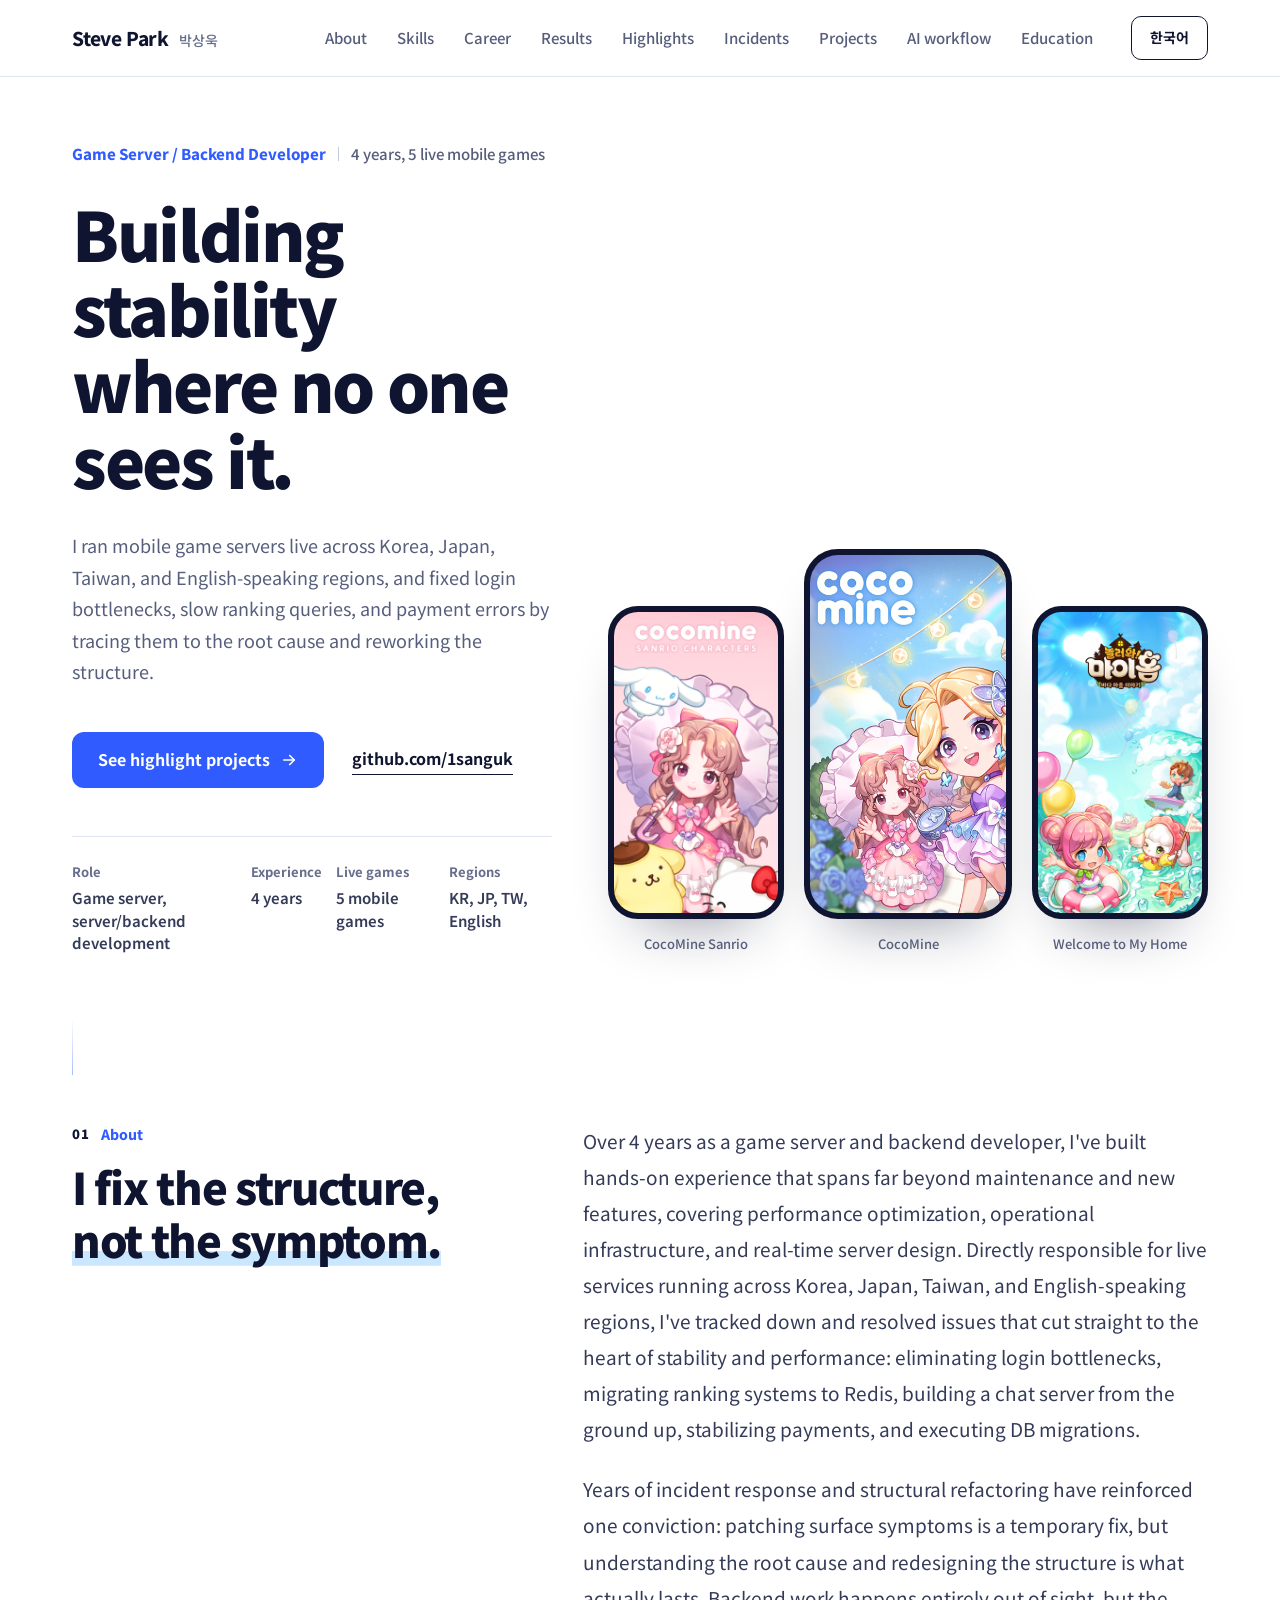
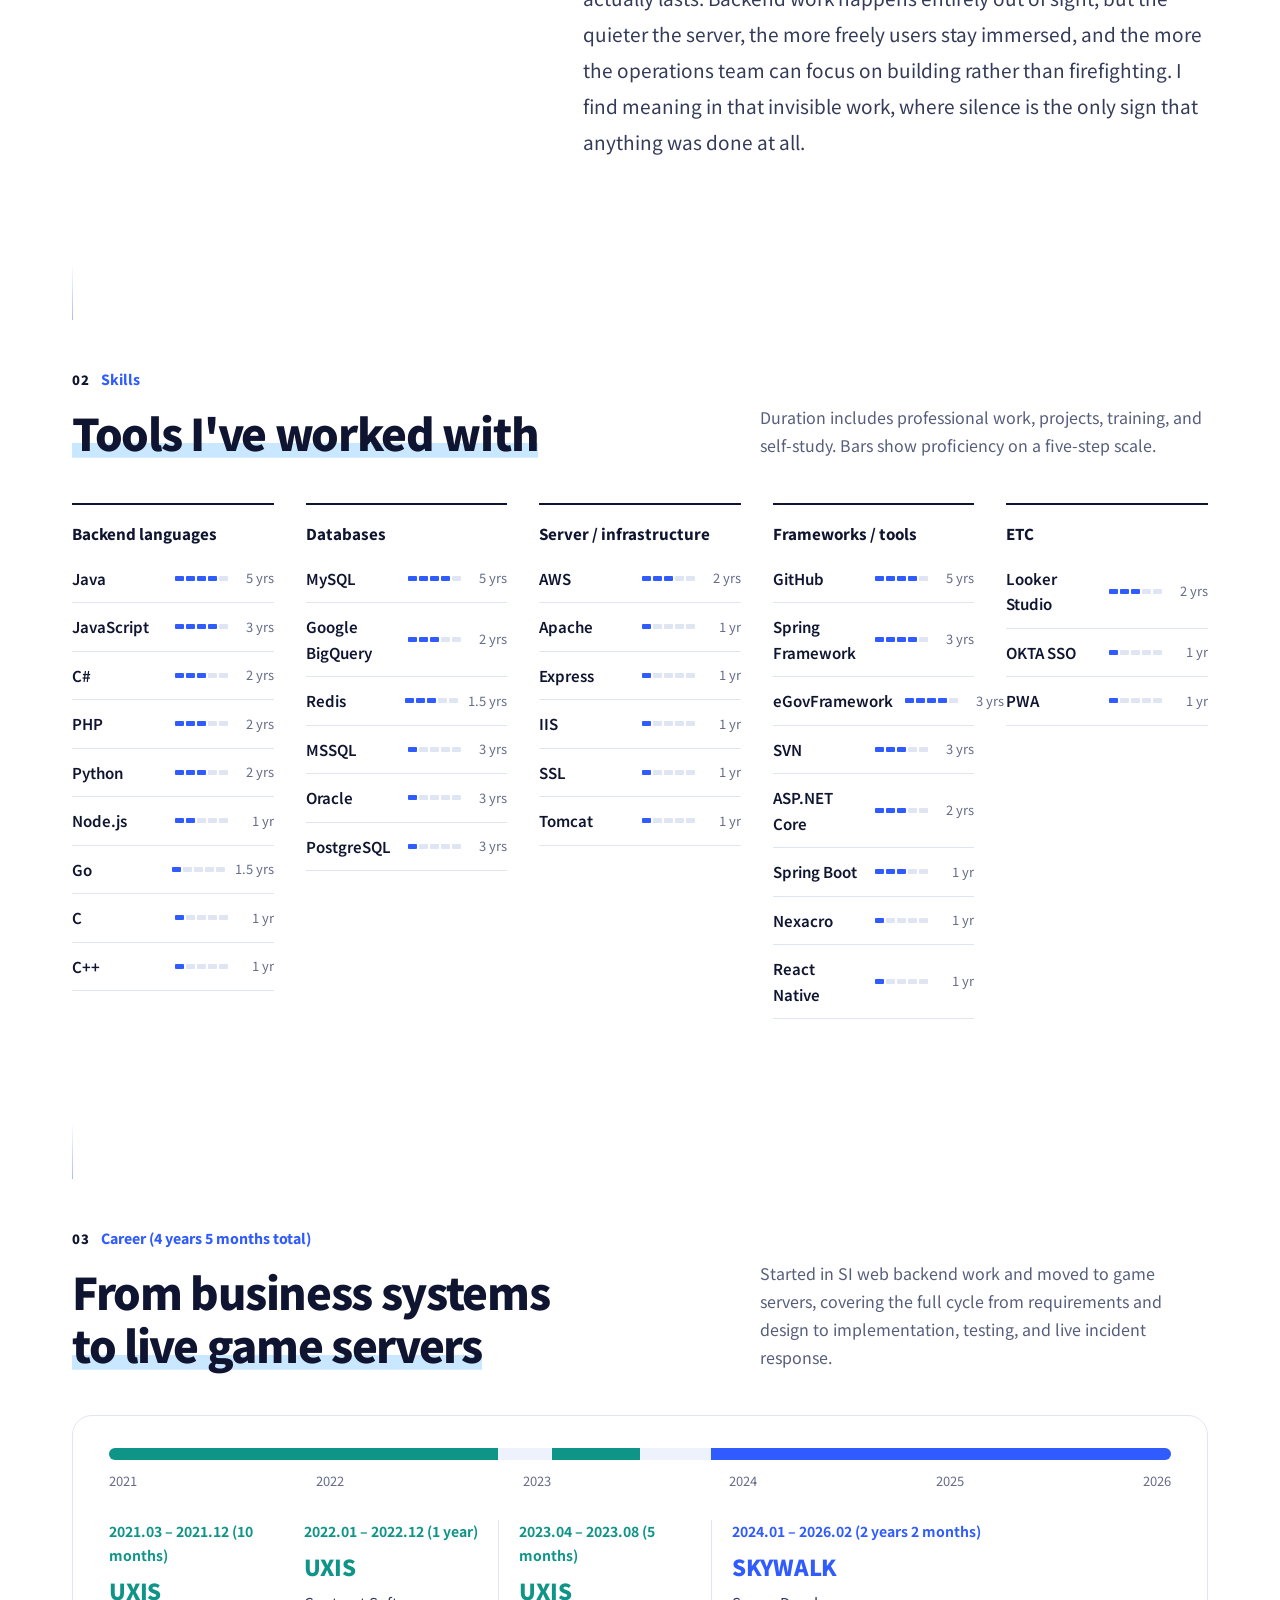
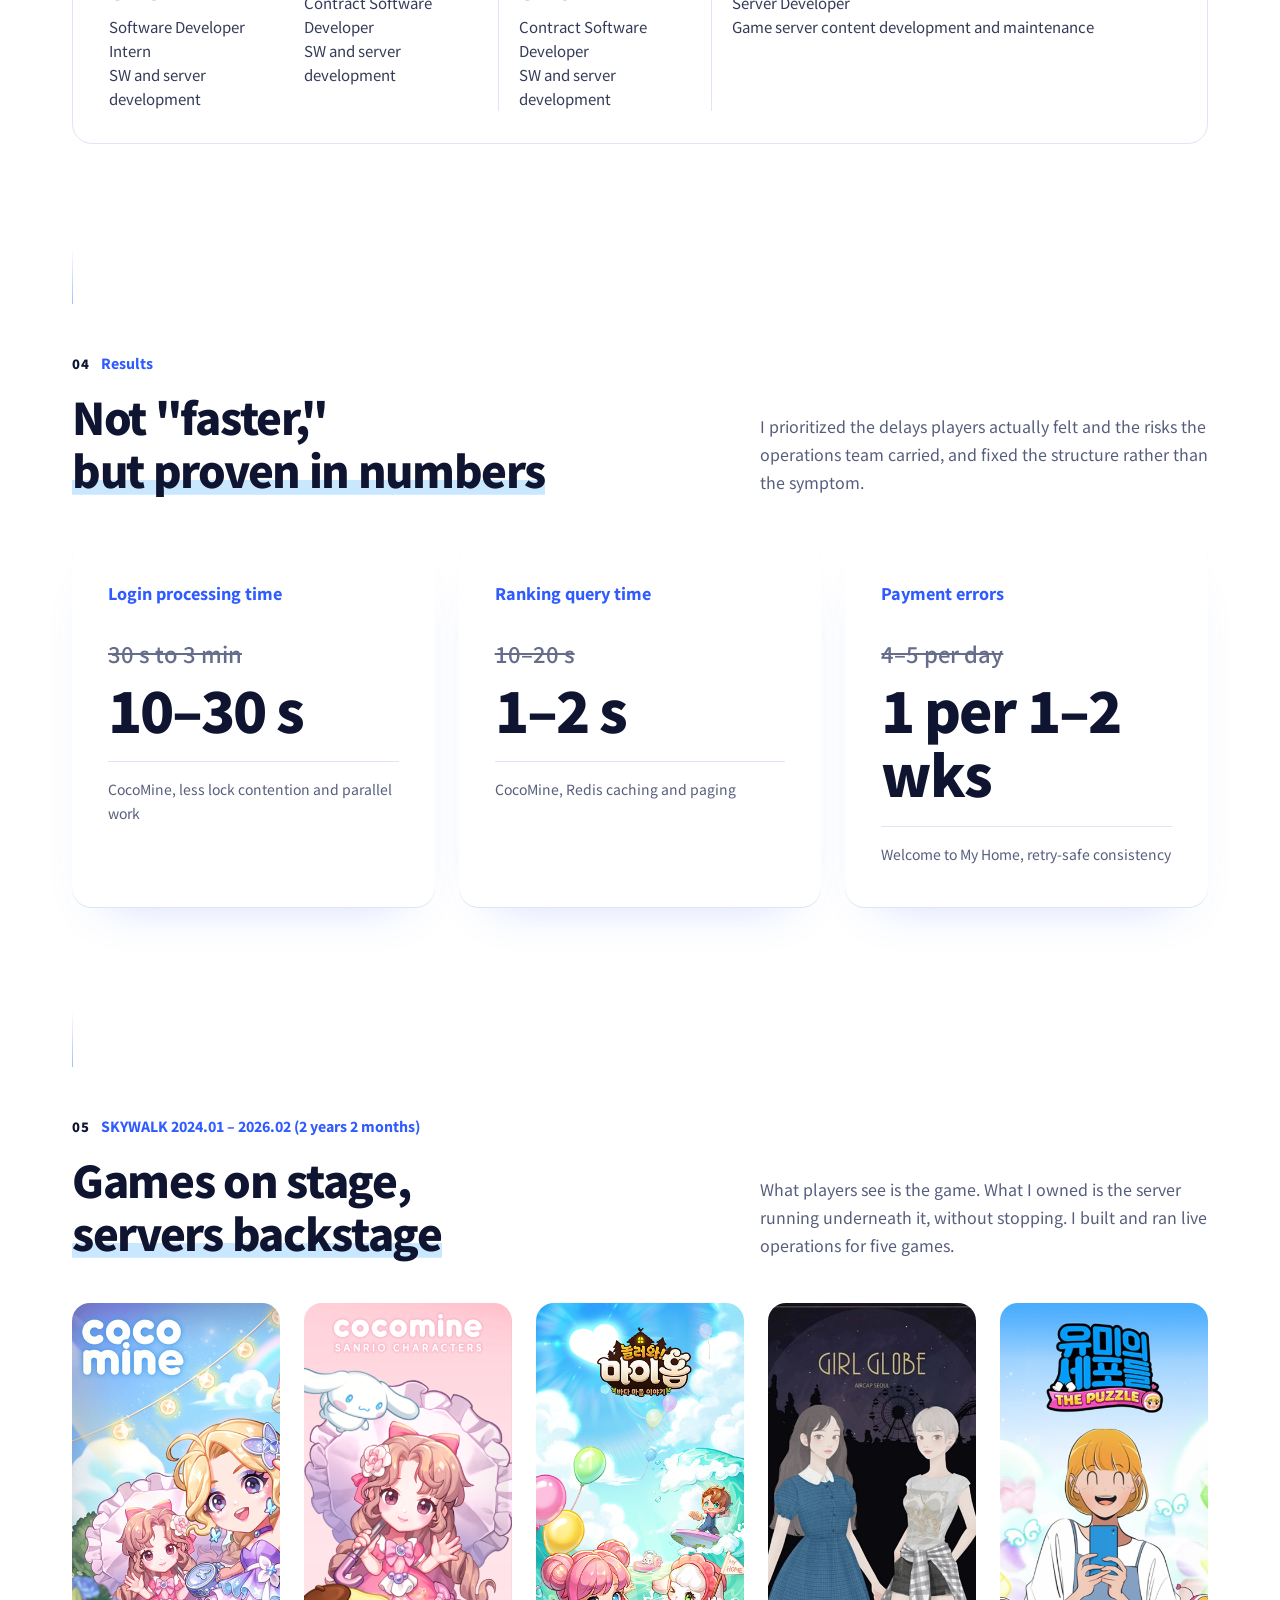
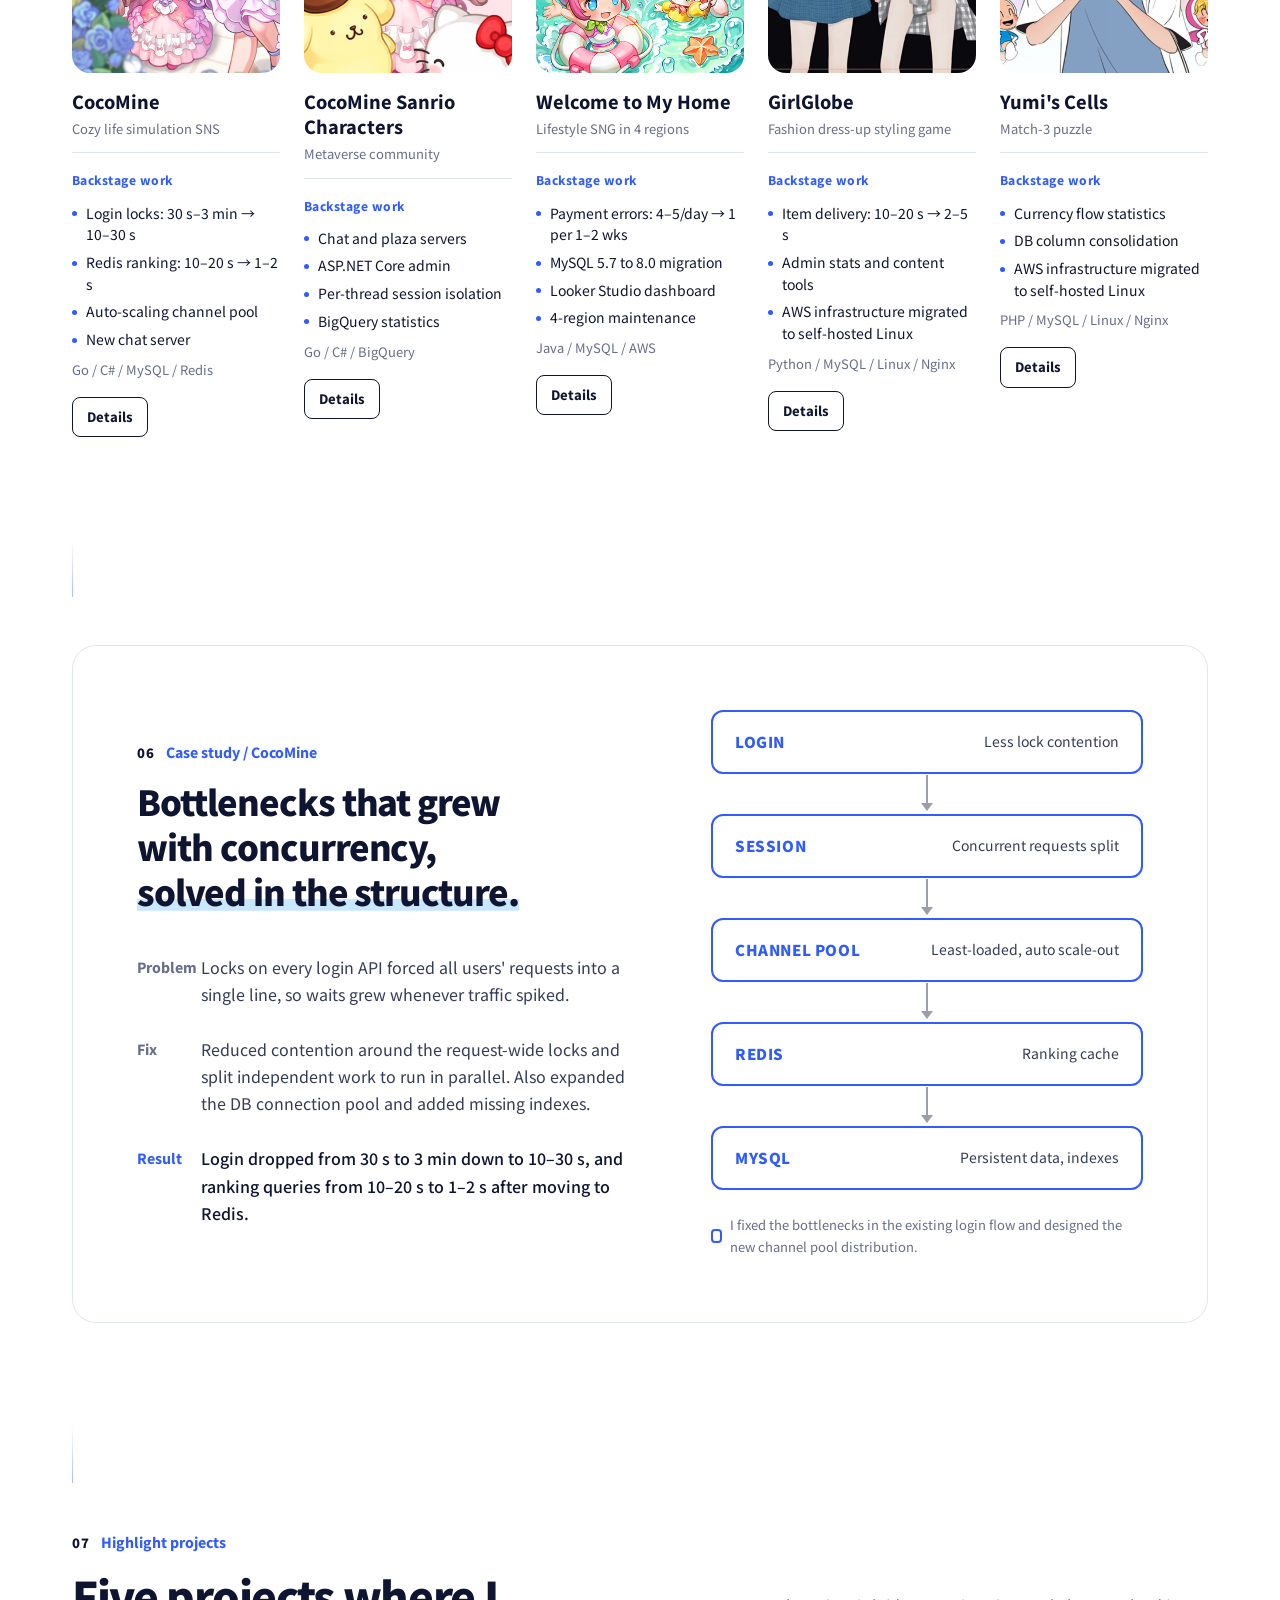
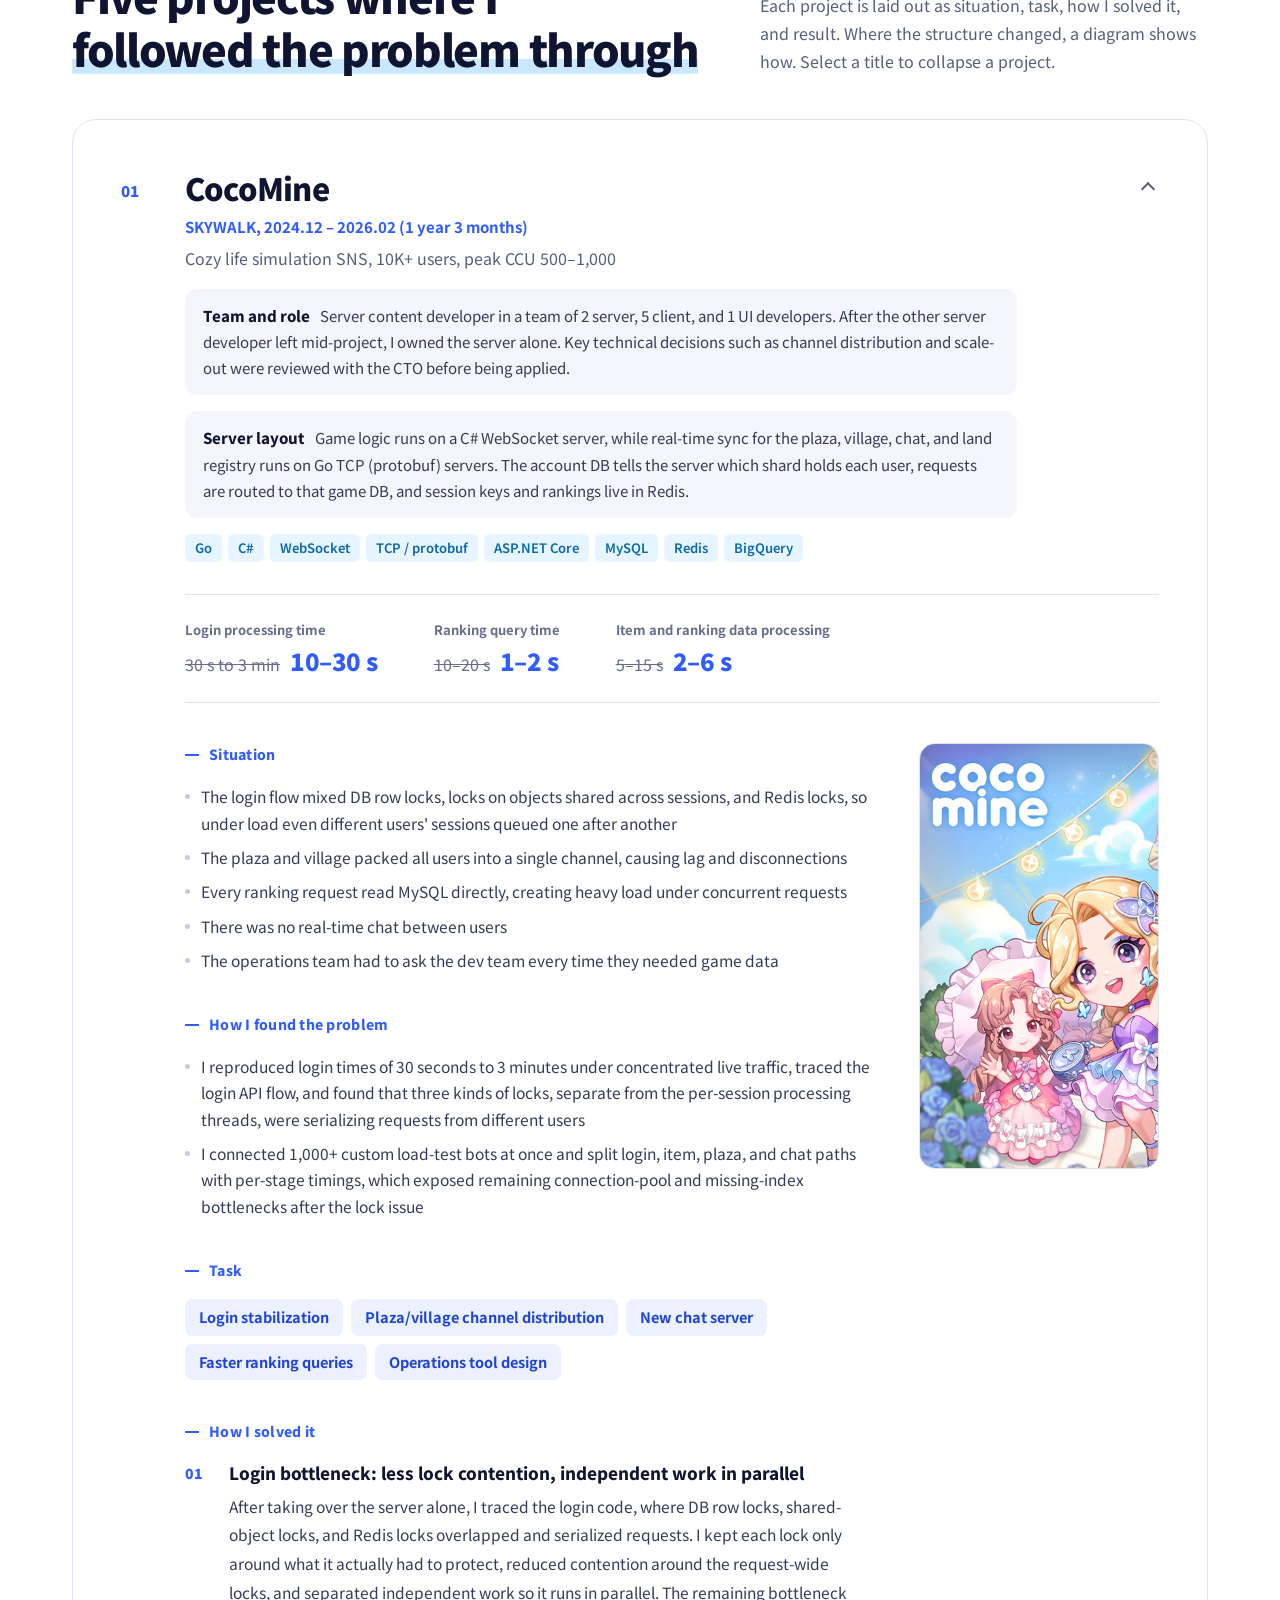
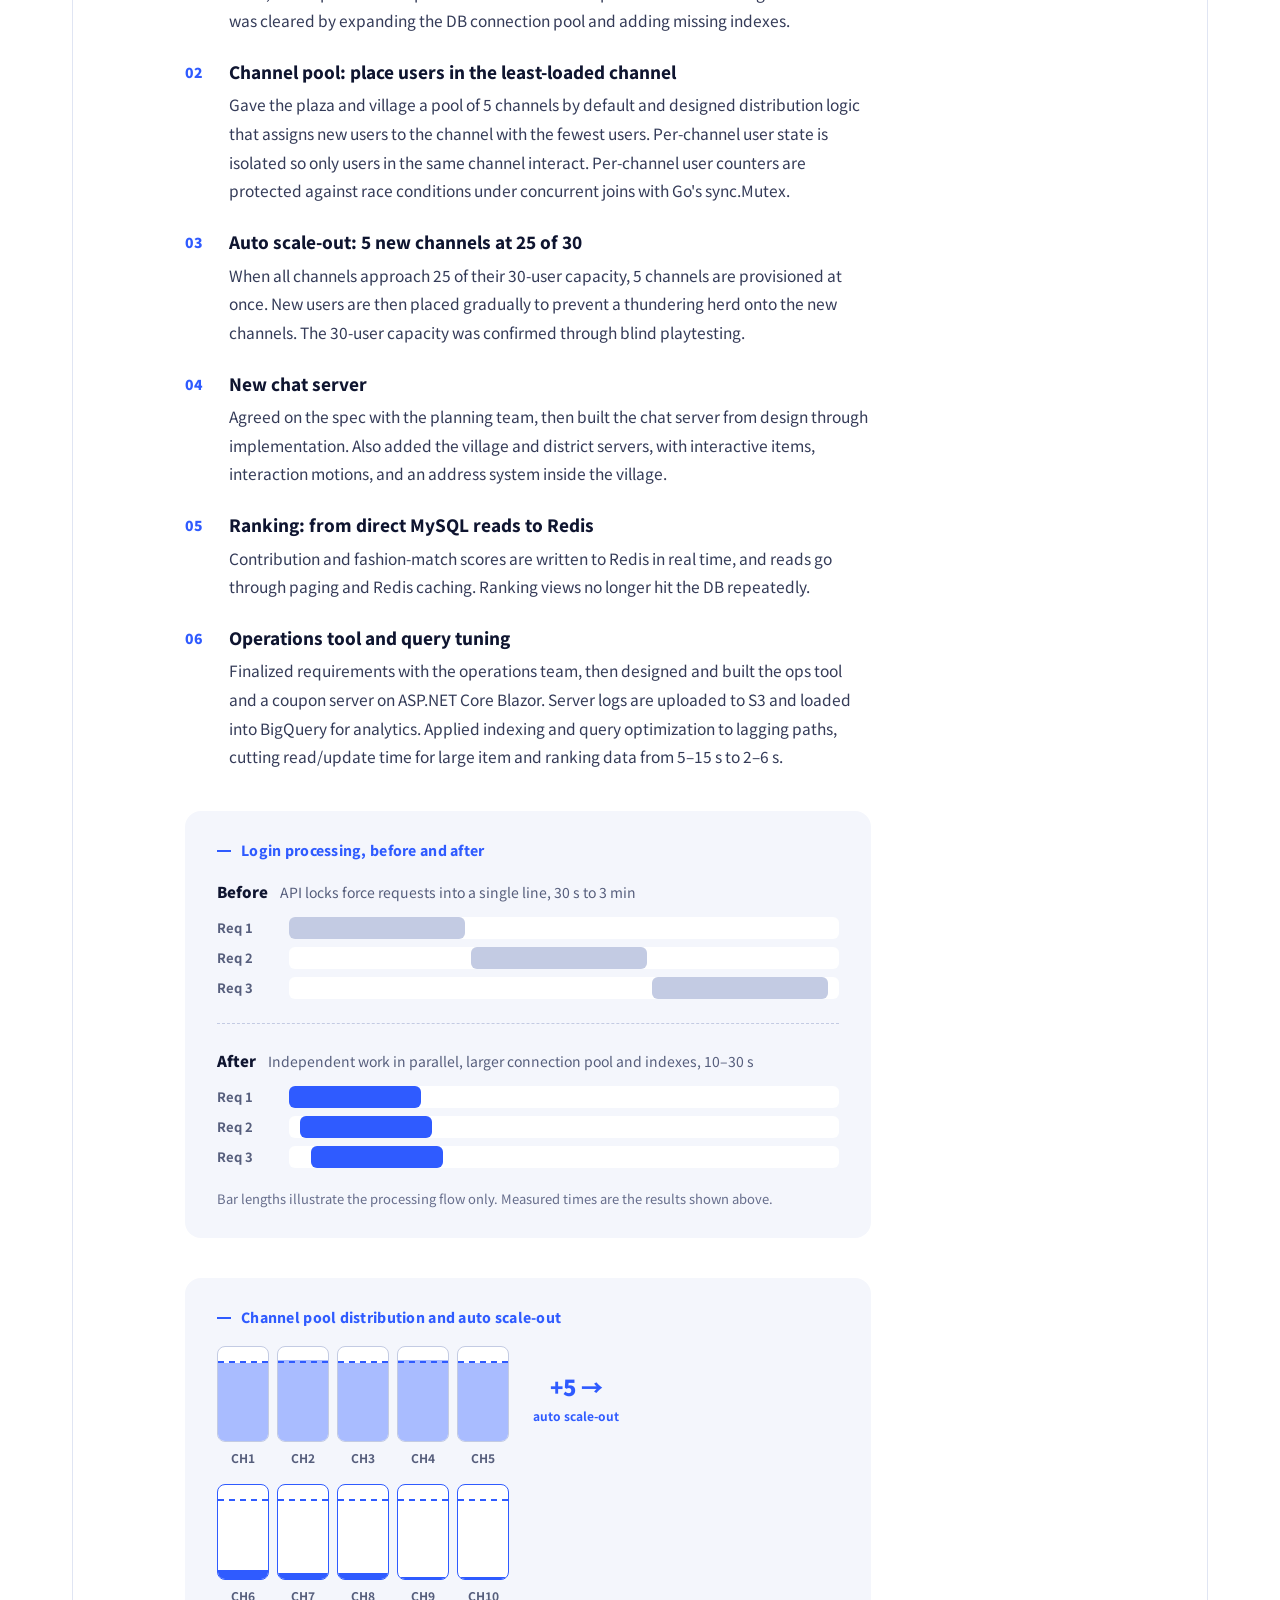
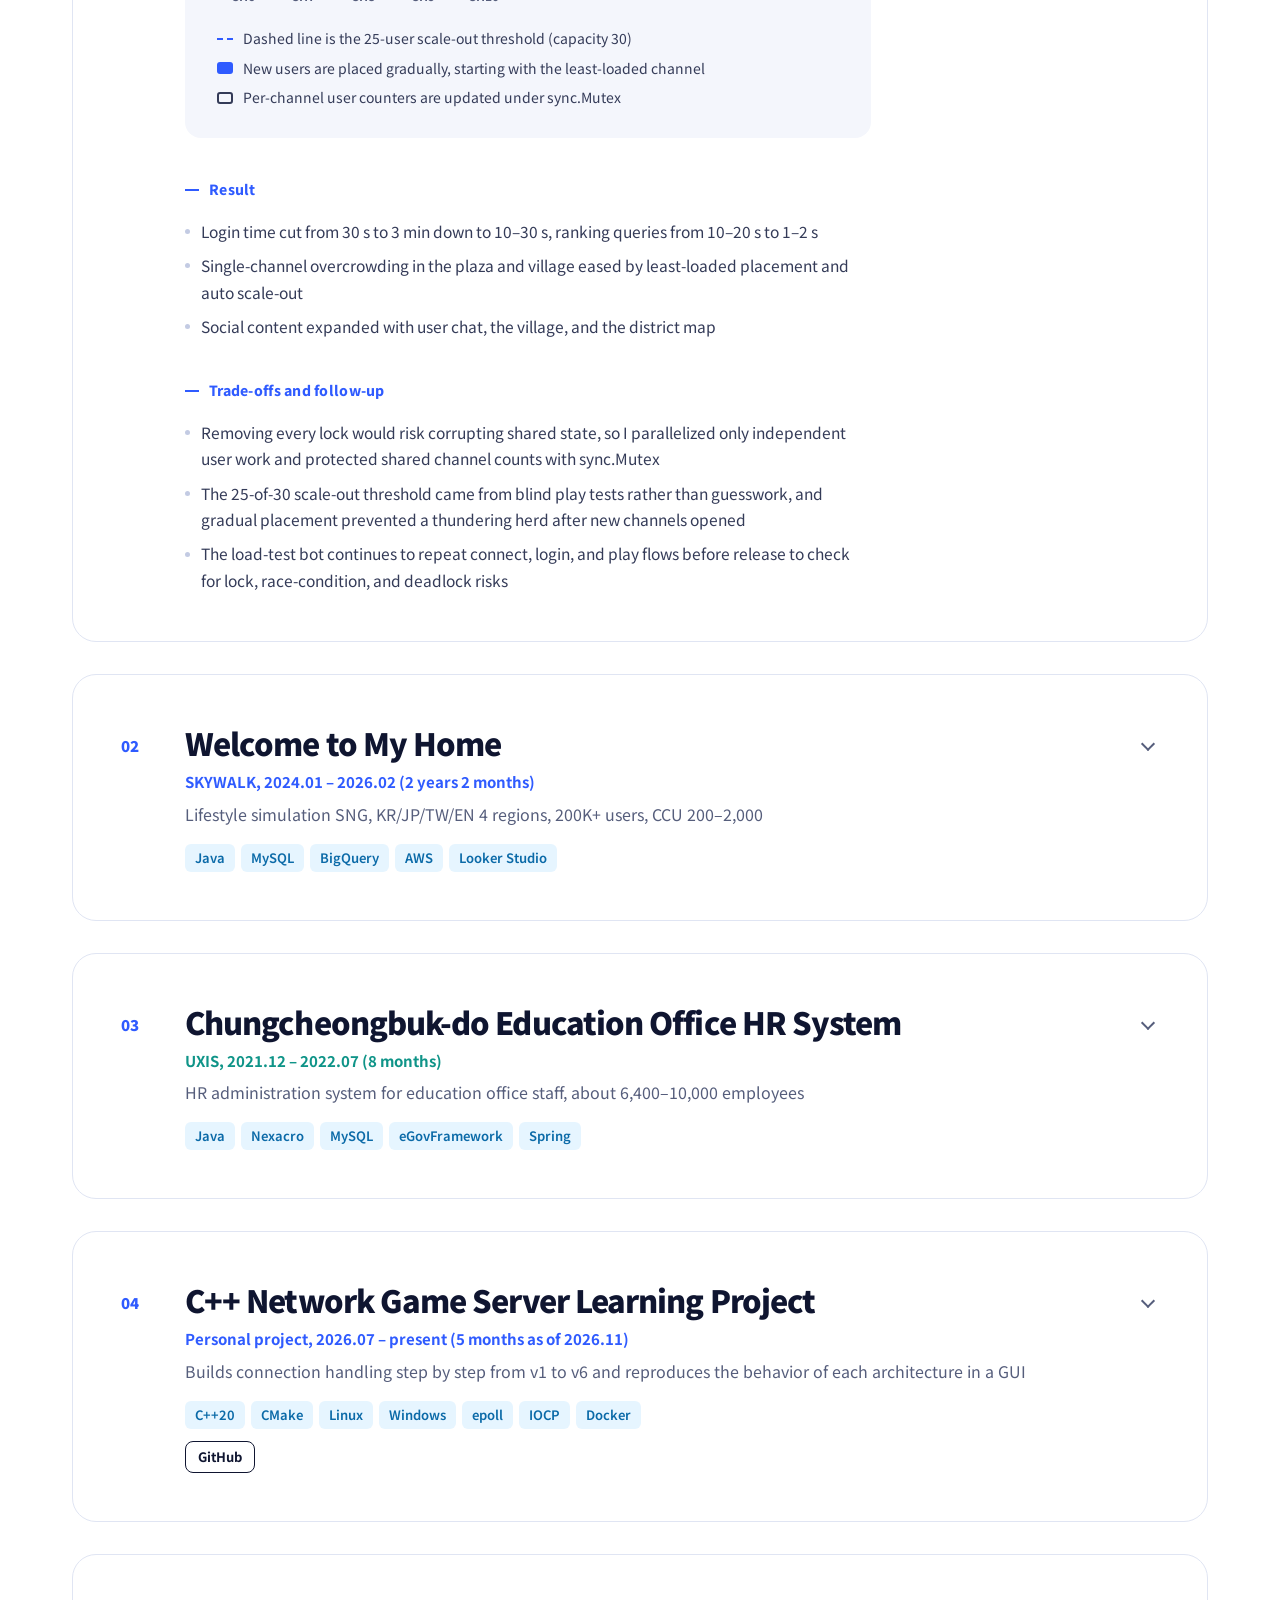
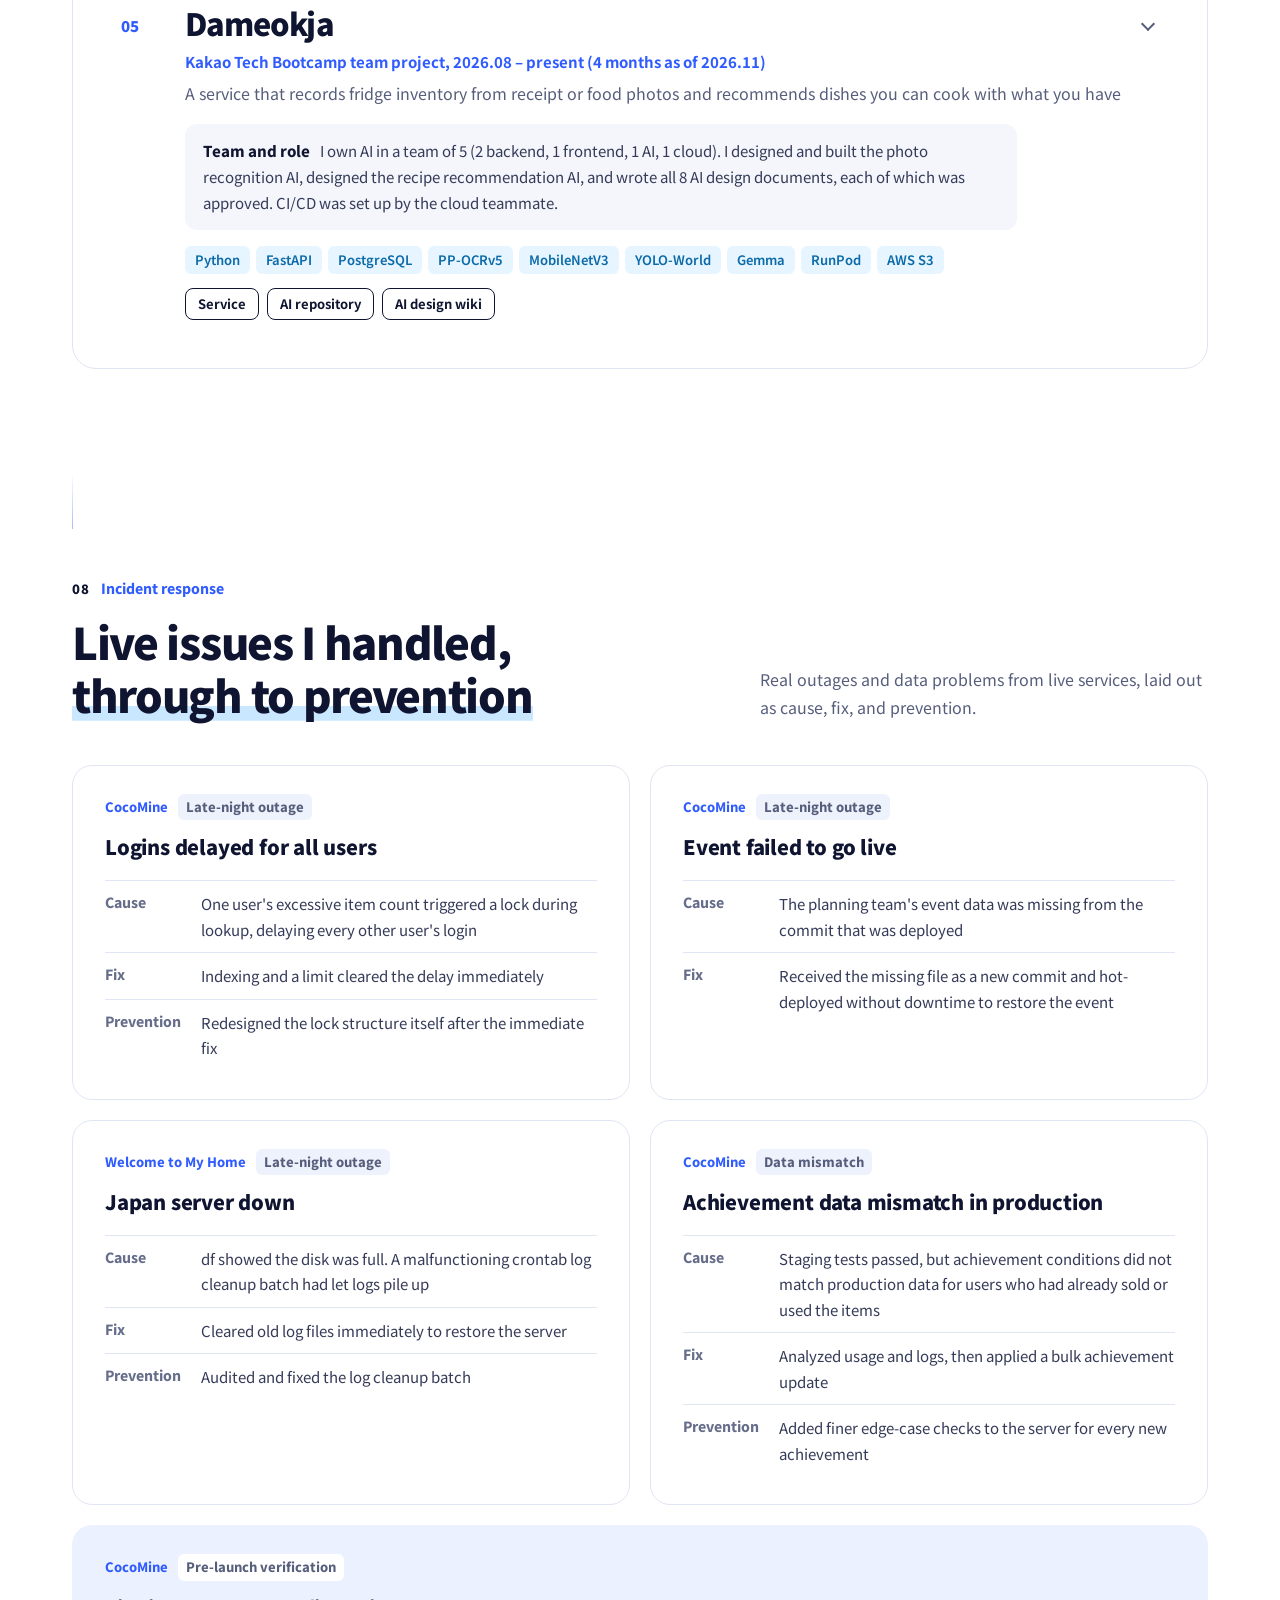
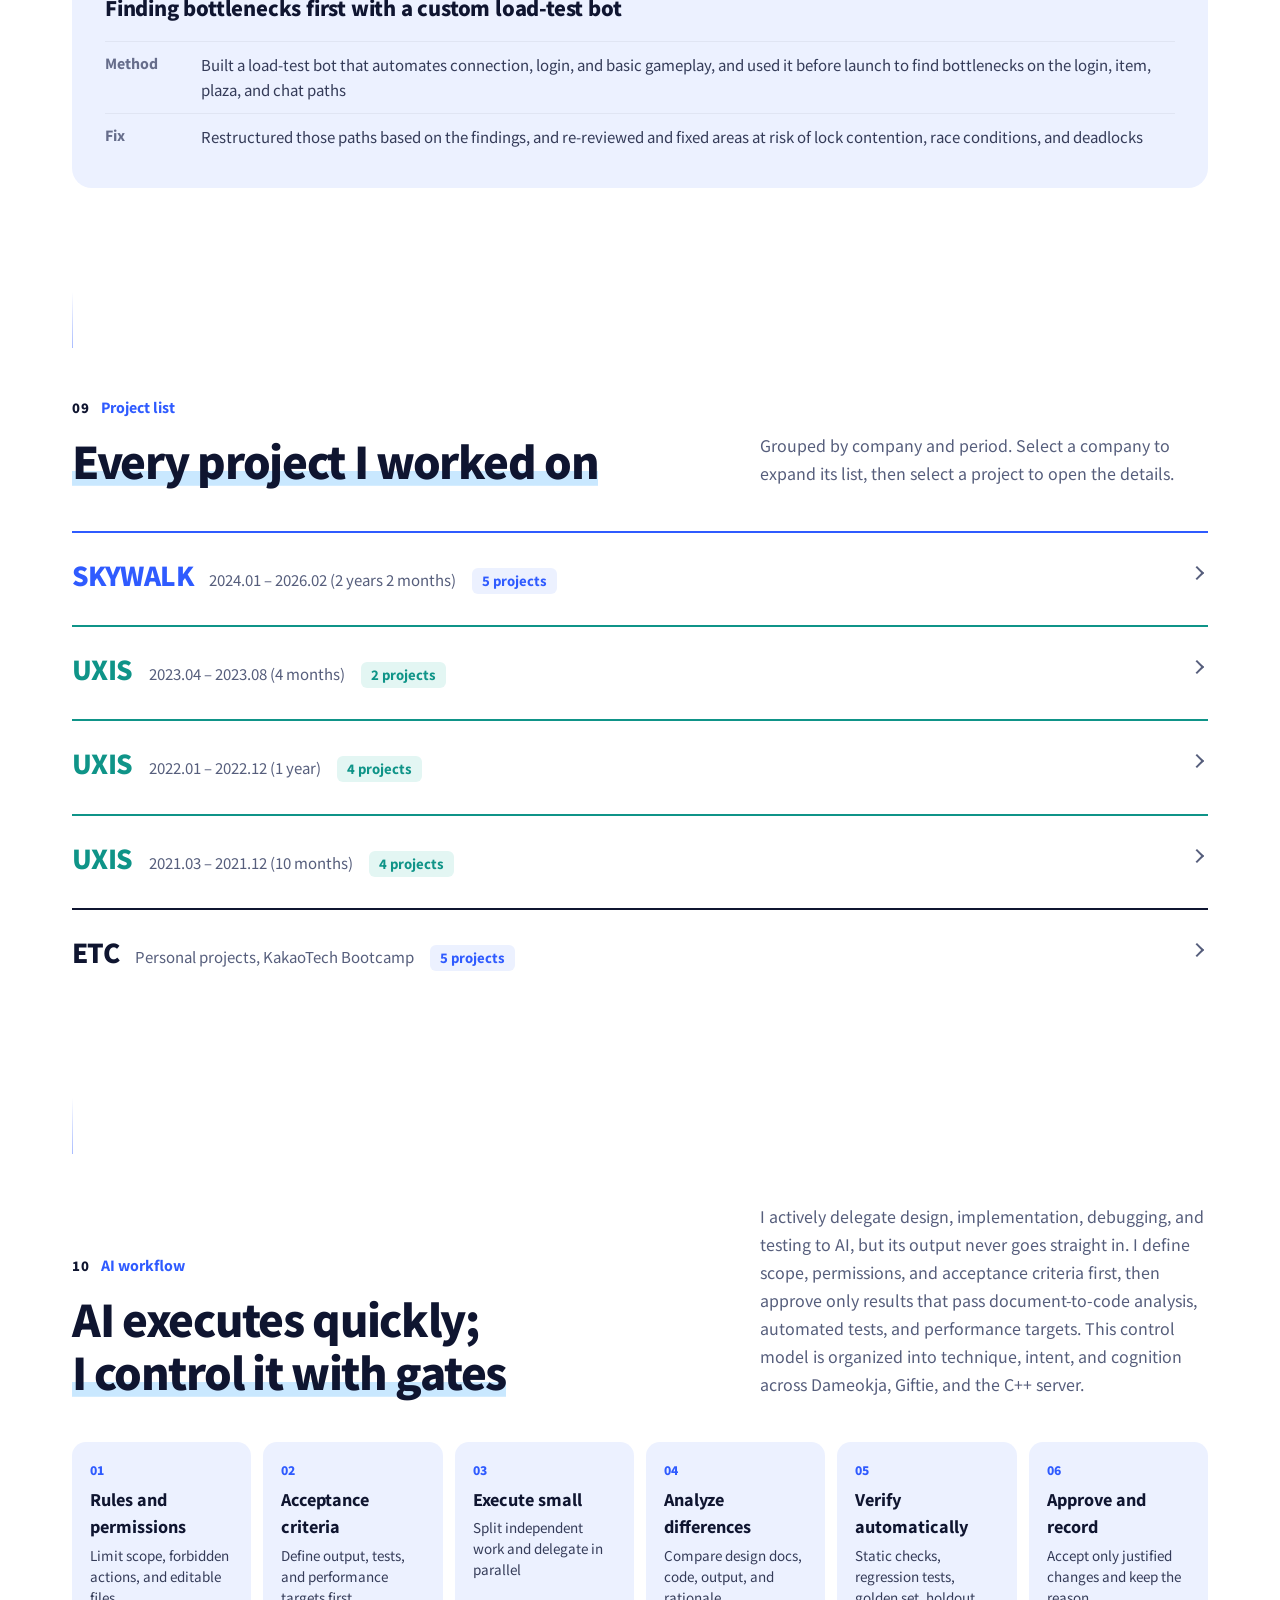
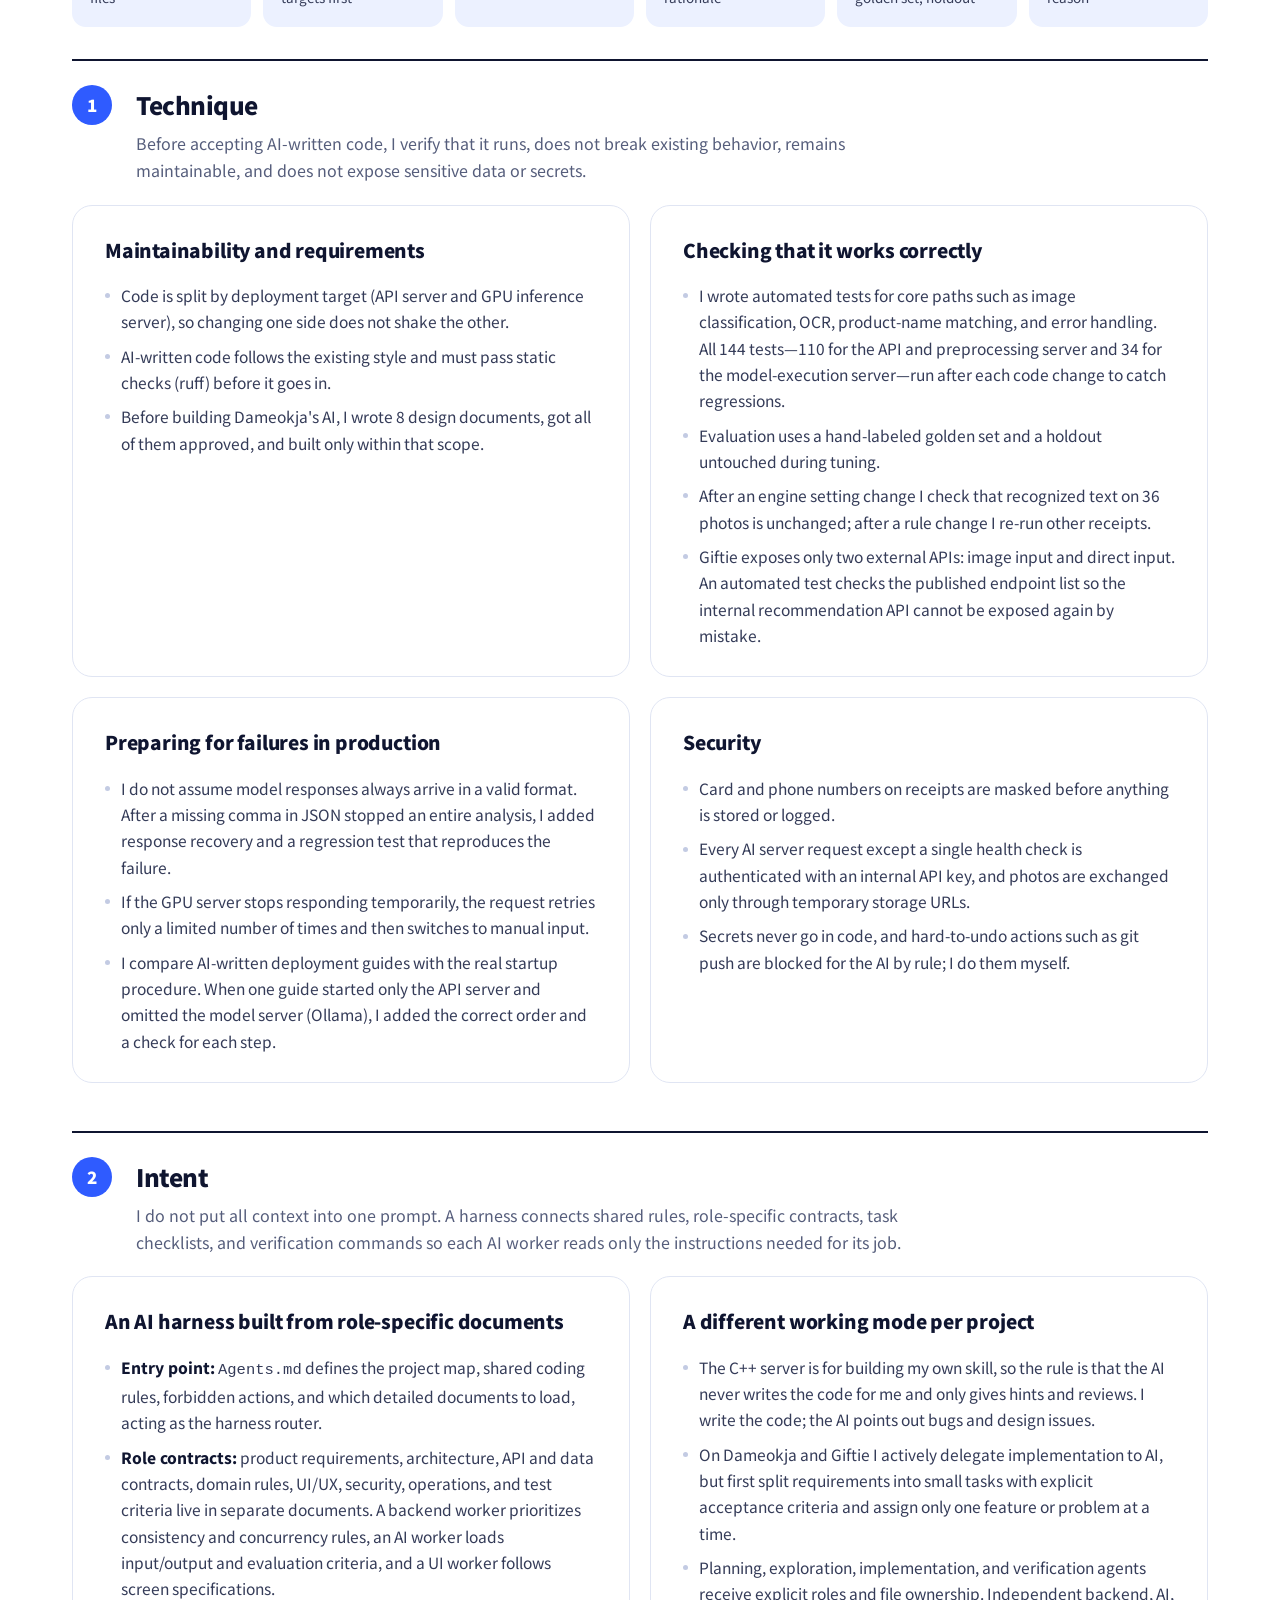
==== commit 887ca528: "코코마인 서버 구조와 락 원인, 마이홈 결제·MySQL 상세, 운영 도구와 대시보드 항목 추가" ====
--- a/index_eng.html
+++ b/index_eng.html
@@ -361,7 +361,8 @@
           <p class="deep-meta">SKYWALK, 2024.12 – 2026.02 (1 year 3 months)</p>
           <p class="deep-context">Cozy life simulation SNS, 10K+ users, peak CCU 500–1,000</p>
           <p class="deep-team"><b>Team and role</b>Server content developer in a team of 2 server, 5 client, and 1 UI developers. After the other server developer left mid-project, I owned the server alone. Key technical decisions such as channel distribution and scale-out were reviewed with the CTO before being applied.</p>
-          <div class="tags"><span>Go</span><span>C#</span><span>ASP.NET Core</span><span>MySQL</span><span>Redis</span><span>BigQuery</span></div>
+          <p class="deep-team"><b>Server layout</b>Game logic runs on a C# WebSocket server, while real-time sync for the plaza, village, chat, and land registry runs on Go TCP (protobuf) servers. The account DB tells the server which shard holds each user, requests are routed to that game DB, and session keys and rankings live in Redis.</p>
+          <div class="tags"><span>Go</span><span>C#</span><span>WebSocket</span><span>TCP / protobuf</span><span>ASP.NET Core</span><span>MySQL</span><span>Redis</span><span>BigQuery</span></div>
         </div>
         <span class="deep-chevron chev" aria-hidden="true"></span>
       </header>
@@ -375,7 +376,7 @@
           <section class="deep-block">
             <h4>Situation</h4>
             <ul class="duty">
-              <li>Each login API held its own lock, so sessions queued one after another under load</li>
+              <li>The login flow mixed DB row locks, locks on objects shared across sessions, and Redis locks, so under load even different users' sessions queued one after another</li>
               <li>The plaza and village packed all users into a single channel, causing lag and disconnections</li>
               <li>Every ranking request read MySQL directly, creating heavy load under concurrent requests</li>
               <li>There was no real-time chat between users</li>
@@ -385,8 +386,8 @@
           <section class="deep-block">
             <h4>How I found the problem</h4>
             <ul class="duty">
-              <li>I reproduced login times of 30 seconds to 3 minutes under concentrated live traffic, traced the login API flow, and found that per-request locks were serializing every session</li>
-              <li>I split login, item, plaza, and chat paths with a custom load-test bot and per-stage timings, which exposed remaining connection-pool and missing-index bottlenecks after the lock issue</li>
+              <li>I reproduced login times of 30 seconds to 3 minutes under concentrated live traffic, traced the login API flow, and found that three kinds of locks, separate from the per-session processing threads, were serializing requests from different users</li>
+              <li>I connected 1,000+ custom load-test bots at once and split login, item, plaza, and chat paths with per-stage timings, which exposed remaining connection-pool and missing-index bottlenecks after the lock issue</li>
             </ul>
           </section>
           <section class="deep-block">
@@ -396,12 +397,12 @@
           <section class="deep-block">
             <h4>How I solved it</h4>
             <ol class="steps">
-              <li><b>Login bottleneck: less lock contention, independent work in parallel</b><p>Found that the locks attached to each login API were serializing requests. Reduced contention around the request-wide locks and separated independent work so it runs in parallel. The remaining bottleneck was cleared by expanding the DB connection pool and adding missing indexes.</p></li>
+              <li><b>Login bottleneck: less lock contention, independent work in parallel</b><p>After taking over the server alone, I traced the login code, where DB row locks, shared-object locks, and Redis locks overlapped and serialized requests. I kept each lock only around what it actually had to protect, reduced contention around the request-wide locks, and separated independent work so it runs in parallel. The remaining bottleneck was cleared by expanding the DB connection pool and adding missing indexes.</p></li>
               <li><b>Channel pool: place users in the least-loaded channel</b><p>Gave the plaza and village a pool of 5 channels by default and designed distribution logic that assigns new users to the channel with the fewest users. Per-channel user state is isolated so only users in the same channel interact. Per-channel user counters are protected against race conditions under concurrent joins with Go's sync.Mutex.</p></li>
               <li><b>Auto scale-out: 5 new channels at 25 of 30</b><p>When all channels approach 25 of their 30-user capacity, 5 channels are provisioned at once. New users are then placed gradually to prevent a thundering herd onto the new channels. The 30-user capacity was confirmed through blind playtesting.</p></li>
               <li><b>New chat server</b><p>Agreed on the spec with the planning team, then built the chat server from design through implementation. Also added the village and district servers, with interactive items, interaction motions, and an address system inside the village.</p></li>
               <li><b>Ranking: from direct MySQL reads to Redis</b><p>Contribution and fashion-match scores are written to Redis in real time, and reads go through paging and Redis caching. Ranking views no longer hit the DB repeatedly.</p></li>
-              <li><b>Operations tool and query tuning</b><p>Finalized requirements with the operations team, then designed and built the ops tool on ASP.NET Core. Applied indexing and query optimization to lagging paths, cutting read/update time for large item and ranking data from 5–15 s to 2–6 s.</p></li>
+              <li><b>Operations tool and query tuning</b><p>Finalized requirements with the operations team, then designed and built the ops tool and a coupon server on ASP.NET Core Blazor. Server logs are uploaded to S3 and loaded into BigQuery for analytics. Applied indexing and query optimization to lagging paths, cutting read/update time for large item and ranking data from 5–15 s to 2–6 s.</p></li>
             </ol>
           </section>
 
@@ -513,10 +514,10 @@
           <section class="deep-block">
             <h4>How I solved it</h4>
             <ol class="steps">
-              <li><b>Payments: retries that never grant twice</b><p>Added automatic retries when a payment fails because of network delay. Before each retry, prior payment records and grant records are cross-checked so an item that was already granted is not granted again, and payments that completed without the item being granted are safely recovered.</p></li>
-              <li><b>MySQL 5.7 to 8.0</b><p>Found the places where 8.0 breaks compatibility, such as the authentication method and GROUP BY handling, fixed the source code, tested, and deployed. Applied indexing and optimization to key queries at the same time.</p></li>
-              <li><b>A dashboard the operations team reads directly</b><p>Agreed on the metrics with the operations team, then built currency, token, and log dashboards with BigQuery and Looker Studio. The team could check data without going through the dev team.</p></li>
-              <li><b>4-region operations and documentation</b><p>Tracked down and fixed errors caused by region-specific content, and built new content. Documented content and bug lists and kept them current so other developers could quickly understand the operating history.</p></li>
+              <li><b>Payments: retries that never grant twice</b><p>On top of the existing payment confirmation and missed-grant retry APIs, I added automatic retries when a payment fails because of network delay. Before each retry, prior payment records and grant records are cross-checked so an item that was already granted is not granted again, and payments that completed without the item being granted are safely recovered.</p></li>
+              <li><b>MySQL 5.7 to 8.0, rolled out region by region</b><p>Fixed three compatibility breaks in 8.0: connections failing under the new default authentication (caching_sha2_password), fixed by changing the driver and connection settings; GROUP BY queries broken by the removal of implicit sorting and by ONLY_FULL_GROUP_BY, fixed by making the order explicit; and column names colliding with new reserved words such as rank and groups. Japan, global, and Taiwan went first (July 2024) and Korea followed (November 2024). Applied indexing and optimization to key queries at the same time.</p></li>
+              <li><b>A dashboard the operations team reads directly</b><p>Agreed on the metrics with the operations team, then built currency, token, and log dashboards with BigQuery and Looker Studio. The team could check data without going through the dev team. I later extended the same approach to all four regions plus Girl Globe and Yumi's Cells, building Adjust, retention, revenue, and active-user dashboards myself.</p></li>
+              <li><b>4-region operations and documentation</b><p>Tracked down and fixed errors caused by region-specific content, and built new content. Documented content and bug lists and kept them current so other developers could quickly understand the operating history. I also maintained and extended the Java ops tool.</p></li>
             </ol>
           </section>
 
@@ -900,15 +901,15 @@
         <ul class="duty">
           <li>Login bottleneck fix (30 s to 3 min down to 10–30 s), ranking Redis migration (10–20 s to 1–2 s), new chat server, channel distribution logic</li>
         </ul>
-        <div class="tags"><span>Go</span><span>C#</span><span>ASP.NET Core</span><span>MySQL</span><span>Redis</span><span>BigQuery</span></div>
-        <div class="proj-detail"><div class="proj-detail-inner">
-          <div class="proj-detail-text">
-            <ul class="duty-detail">
-              <li><b>Reduced query latency and login bottlenecks</b><span class="detail-sub">While building on the CocoMine Sanrio Characters codebase, identified lagging paths and applied indexing and query optimization, reducing item and ranking data read/update time from 5–15 s to 2–6 s. In the login flow, reduced contention from locks that blocked the full request and separated independent work for parallel execution. Expanded the DB connection pool and added indexes, cutting login time from 30 s to 3 min down to 10–30 s.</span></li>
+        <div class="tags"><span>Go</span><span>C#</span><span>WebSocket</span><span>TCP / protobuf</span><span>ASP.NET Core</span><span>MySQL</span><span>Redis</span><span>BigQuery</span></div>
+        <div class="proj-detail"><div class="proj-detail-inner">
+          <div class="proj-detail-text">
+            <ul class="duty-detail">
+              <li><b>Reduced query latency and login bottlenecks</b><span class="detail-sub">While building on the CocoMine Sanrio Characters codebase, identified lagging paths and applied indexing and query optimization, reducing item and ranking data read/update time from 5–15 s to 2–6 s. In the login flow, traced the DB row locks, shared-object locks, and Redis locks in the login code, reduced contention from locks that blocked the full request, and separated independent work for parallel execution. Expanded the DB connection pool and added indexes, cutting login time from 30 s to 3 min down to 10–30 s.</span></li>
               <li><b>Developed chat, plaza, village, and district servers for diverse user interactions</b><span class="detail-sub">Added village and district servers for new content variety, and introduced interactive items, interaction motions, and an address system within the village.</span></li>
               <li><b>Redis-based ranking management and game server content development</b><span class="detail-sub">Migrated the frequently queried ranking system to Redis, reducing query time from 10–20 s to 1–2 s.</span></li>
               <li><b>Team collaboration and technical direction review</b><span class="detail-sub">Worked as one of two server developers in a team of 2 server, 5 client, and 1 UI developers, handling server-side content development. Coordinated implementation schedules and test plans in team meetings, and reviewed key technical decisions such as channel distribution and scale-out logic with the CTO before applying them. After the other server developer left mid-project, continued solo; after launch, independently identified and resolved structural issues in the existing codebase.</span></li>
-              <li><b>Pre-launch load testing with a custom bot</b><span class="detail-sub">Built an automated load-testing bot covering connection, login, and basic gameplay to verify stability before launch. Identified high load on the login, item, and plaza/chat paths, then restructured those areas and reviewed the codebase for lock contention, race conditions, and potential deadlocks.</span></li>
+              <li><b>Pre-launch load testing with a custom bot</b><span class="detail-sub">Built an automated load-testing bot covering connection, login, and basic gameplay and ran 1,000+ bots at once to verify stability before launch. Identified high load on the login, item, and plaza/chat paths, then restructured those areas and reviewed the codebase for lock contention, race conditions, and potential deadlocks.</span></li>
               <li><b>On-call incident response: missing event launch and login delays</b><span class="detail-sub">Responded to a late-night incident where a planning team event failed to go live; investigation revealed the data had been omitted from the commit. Received the re-committed file and hot-deployed without downtime to restore the event. Also resolved a separate incident where a specific user's excessive item count triggered a lock that delayed all other users' logins, applying indexing and a limit-based mitigation immediately, then redesigning the lock structure as a long-term fix.</span></li>
               <li><b>Production data mismatch response and prevention: achievement system</b><span class="detail-sub">After adding achievement features and passing staging tests, a data mismatch surfaced in production for users who had already sold or consumed the relevant items. Analyzed usage logs and transaction history to identify affected users and applied a bulk achievement update to restore correct state. Added more granular edge-case checks to the server-side achievement logic to prevent recurrence.</span></li>
             </ul>
@@ -995,14 +996,34 @@
         <div class="proj-detail"><div class="proj-detail-inner">
           <div class="proj-detail-text">
             <ul class="duty-detail">
-              <li><b>Stable service operation across KR/JP/TW/EN 4-region servers</b><span class="detail-sub">Tracked down and fixed errors caused by differing content per region; created and continuously updated a content and bug documentation list so other developers could also manage it smoothly.</span></li>
+              <li><b>Stable service operation across KR/JP/TW/EN 4-region servers</b><span class="detail-sub">Tracked down and fixed errors caused by differing content per region, maintained the Java ops tool, and created and continuously updated a content and bug documentation list so other developers could also manage it smoothly.</span></li>
               <li><b>Server performance improvement and new content development through data management and optimization</b><span class="detail-sub">Applied indexing and query optimization during new content development to ensure features like item systems worked correctly without data duplication.</span></li>
-              <li><b>MySQL version migration with source code fixes for compatibility and stability</b><span class="detail-sub">With MySQL 5.7 reaching end-of-life, an upgrade to 8.0 was required. Identified breaking changes (authentication method, GROUP BY handling, and more), updated source code, ran thorough testing, and deployed with zero issues.</span></li>
+              <li><b>MySQL version migration with source code fixes for compatibility and stability</b><span class="detail-sub">With MySQL 5.7 reaching end-of-life, an upgrade to 8.0 was required. Fixed the breaking changes (caching_sha2_password authentication, GROUP BY implicit sorting and ONLY_FULL_GROUP_BY, new reserved words such as rank and groups), updated source code, tested, and rolled out to Japan, global, and Taiwan first (July 2024) and Korea later (November 2024).</span></li>
               <li><b>Looker Studio data visualization dashboard to improve operations team efficiency</b><span class="detail-sub">Connected BigQuery with Looker Studio so game currency and log data could be checked at a glance on the dashboard, directly supporting the operations team's decision-making.</span></li>
               <li><b>On-call incident response: Japan server disk-full outage</b><span class="detail-sub">Responded to a late-night outage on the Japan server. Running df confirmed the disk was full due to accumulated log files, because the crontab-based log cleanup batch had been malfunctioning. Cleared old log files to restore the server, then audited and re-automated the batch job to prevent recurrence.</span></li>
             </ul>
           </div>
           <img src="images/놀러와마이홈.png" alt="Welcome to My Home" class="proj-image" loading="lazy">
+        </div></div>
+      </div>
+
+      <div class="proj-item" id="project-ops-tools">
+        <div class="proj-title" role="button" tabindex="0" data-toggle>Ops Tools and Data Dashboards (shared across titles) <span class="pdate">2024.01 – 2026.02</span></div>
+        <span class="proj-chevron chev" aria-hidden="true"></span>
+        <p class="proj-genre">Titles: Welcome to My Home (4 regions), CocoMine, CocoMine Sanrio, Girl Globe, Yumi's Cells</p>
+        <ul class="duty">
+          <li>Built Looker Studio KPI dashboards for all 5 games I worked on; developed a coupon server and ops tools</li>
+        </ul>
+        <div class="tags"><span>BigQuery</span><span>Looker Studio</span><span>ASP.NET Core Blazor</span><span>Java</span></div>
+        <div class="proj-detail"><div class="proj-detail-inner">
+          <div class="proj-detail-text">
+            <ul class="duty-detail">
+              <li><b>KPI dashboards for 5 games</b><span class="detail-sub">Built Adjust, retention, revenue, and active-user dashboards with BigQuery and Looker Studio for CocoMine, CocoMine Sanrio Characters, Welcome to My Home (Korea, Japan, global, and Taiwan regions), Girl Globe, and Yumi's Cells.</span></li>
+              <li><b>Coupon server</b><span class="detail-sub">Built the CocoMine coupon server on ASP.NET Core Blazor.</span></li>
+              <li><b>Ops tools</b><span class="detail-sub">The CocoMine ops tool, built on Blazor, covers user info, mail, notices, push, promotions, payment history, statistics, and server management, and can send remote commands to the game server and the Go servers. I also maintained the Java ops tool for Welcome to My Home.</span></li>
+              <li><b>Server process monitor</b><span class="detail-sub">A Blazor tool that manages the server process list from a config file and lets operators check status and start processes from the web.</span></li>
+            </ul>
+          </div>
         </div></div>
       </div>
       </div></div>
